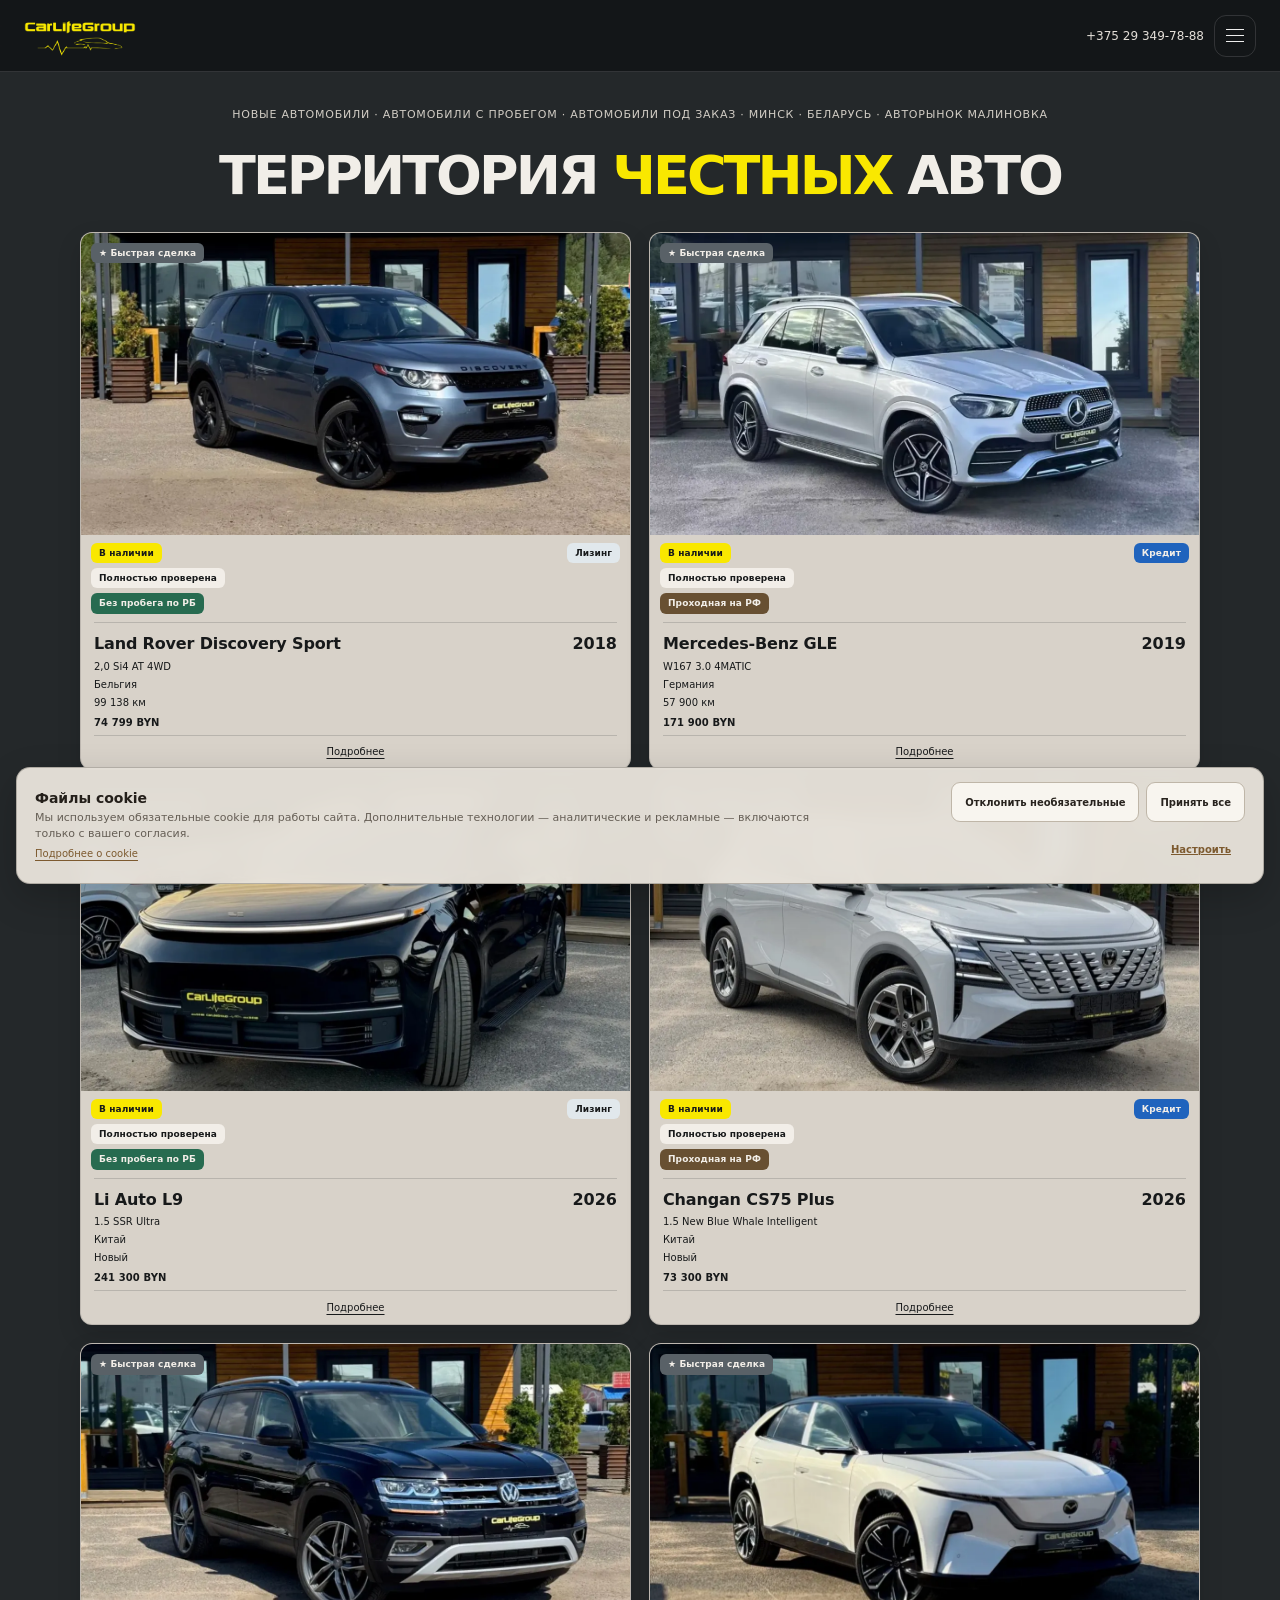
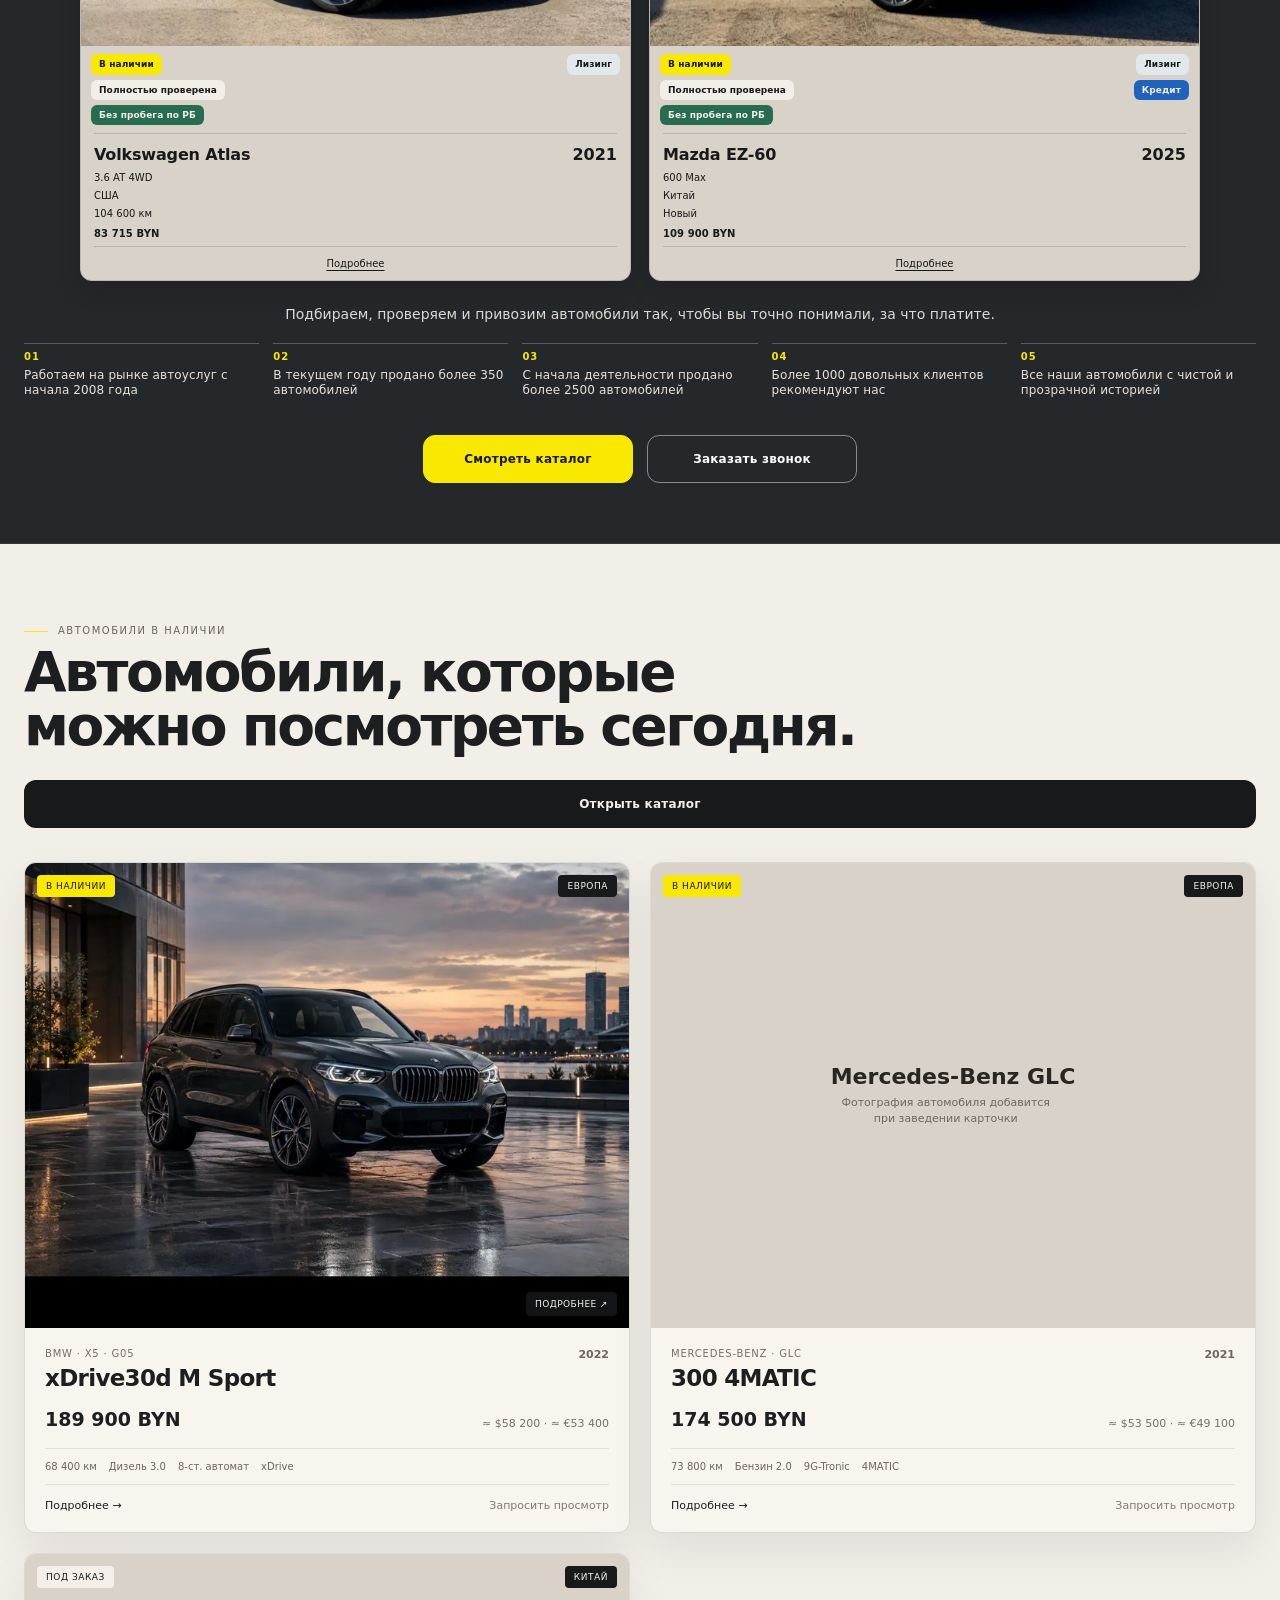
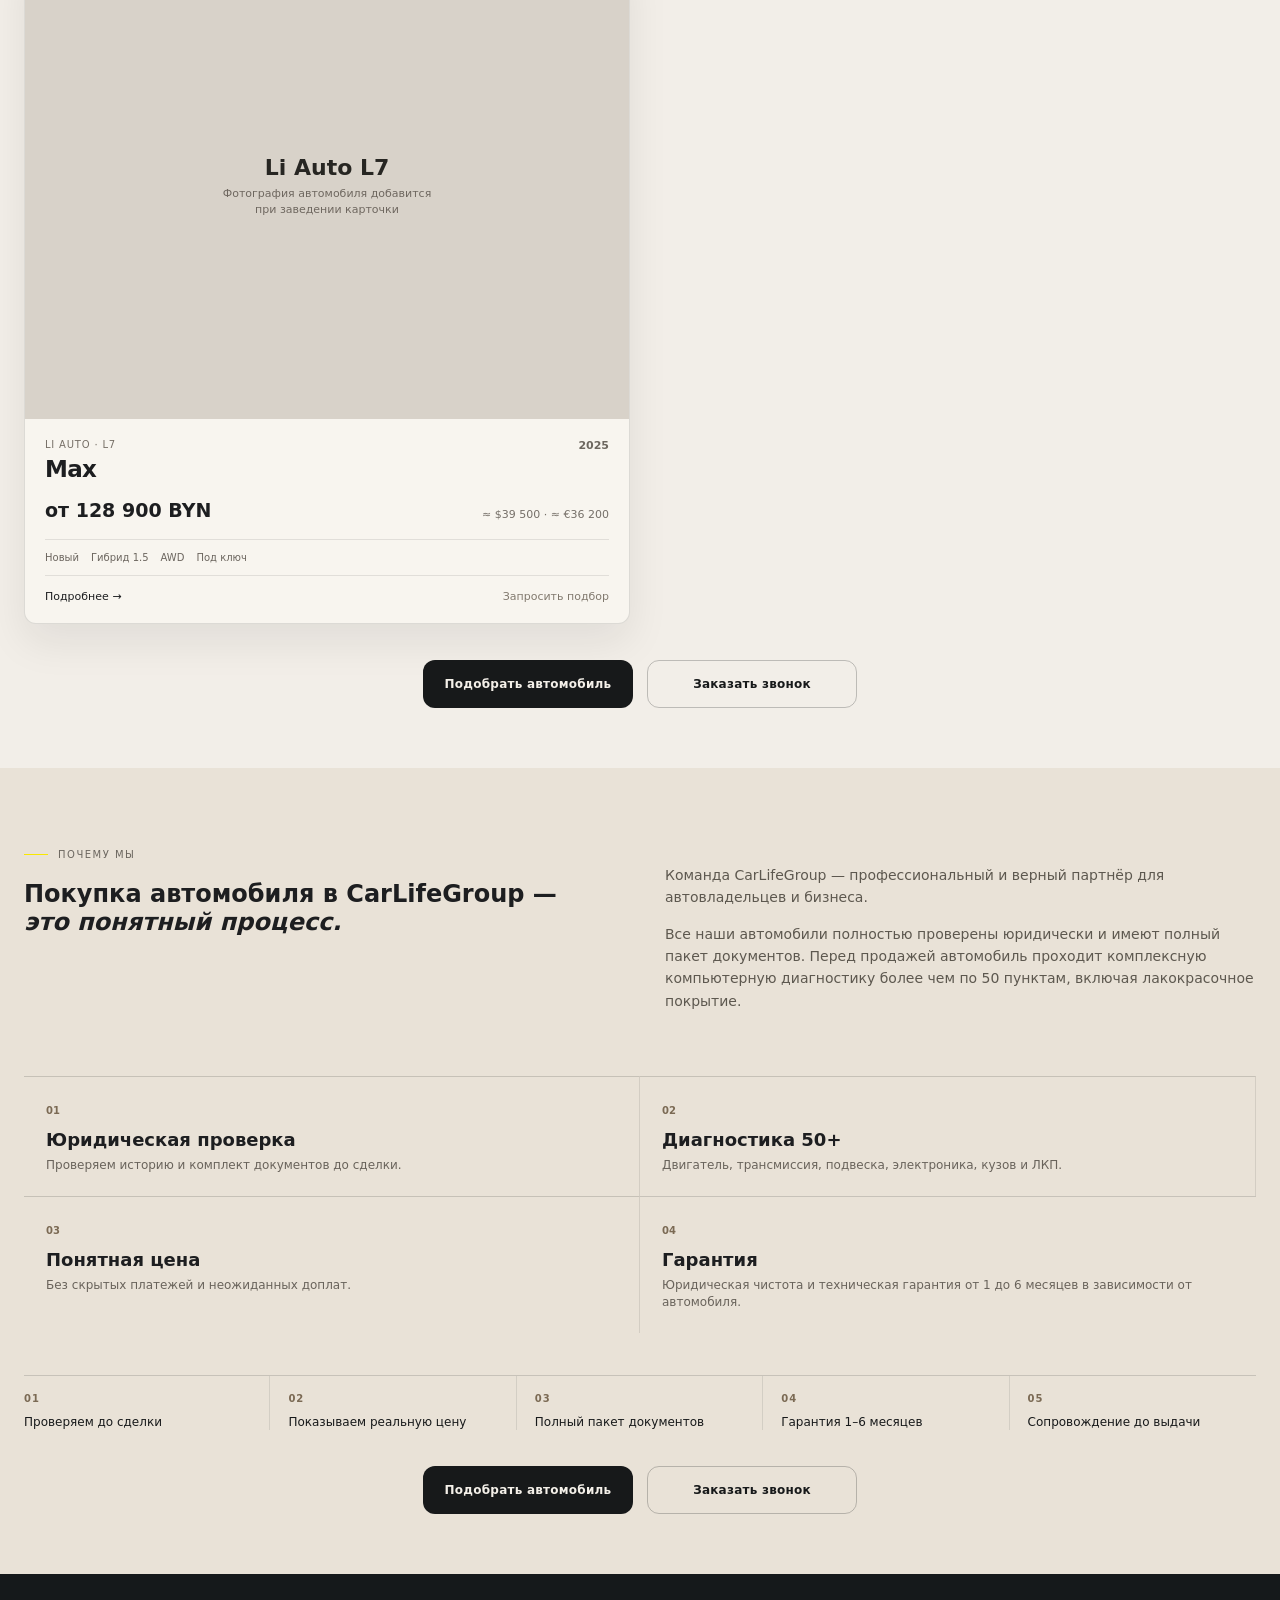
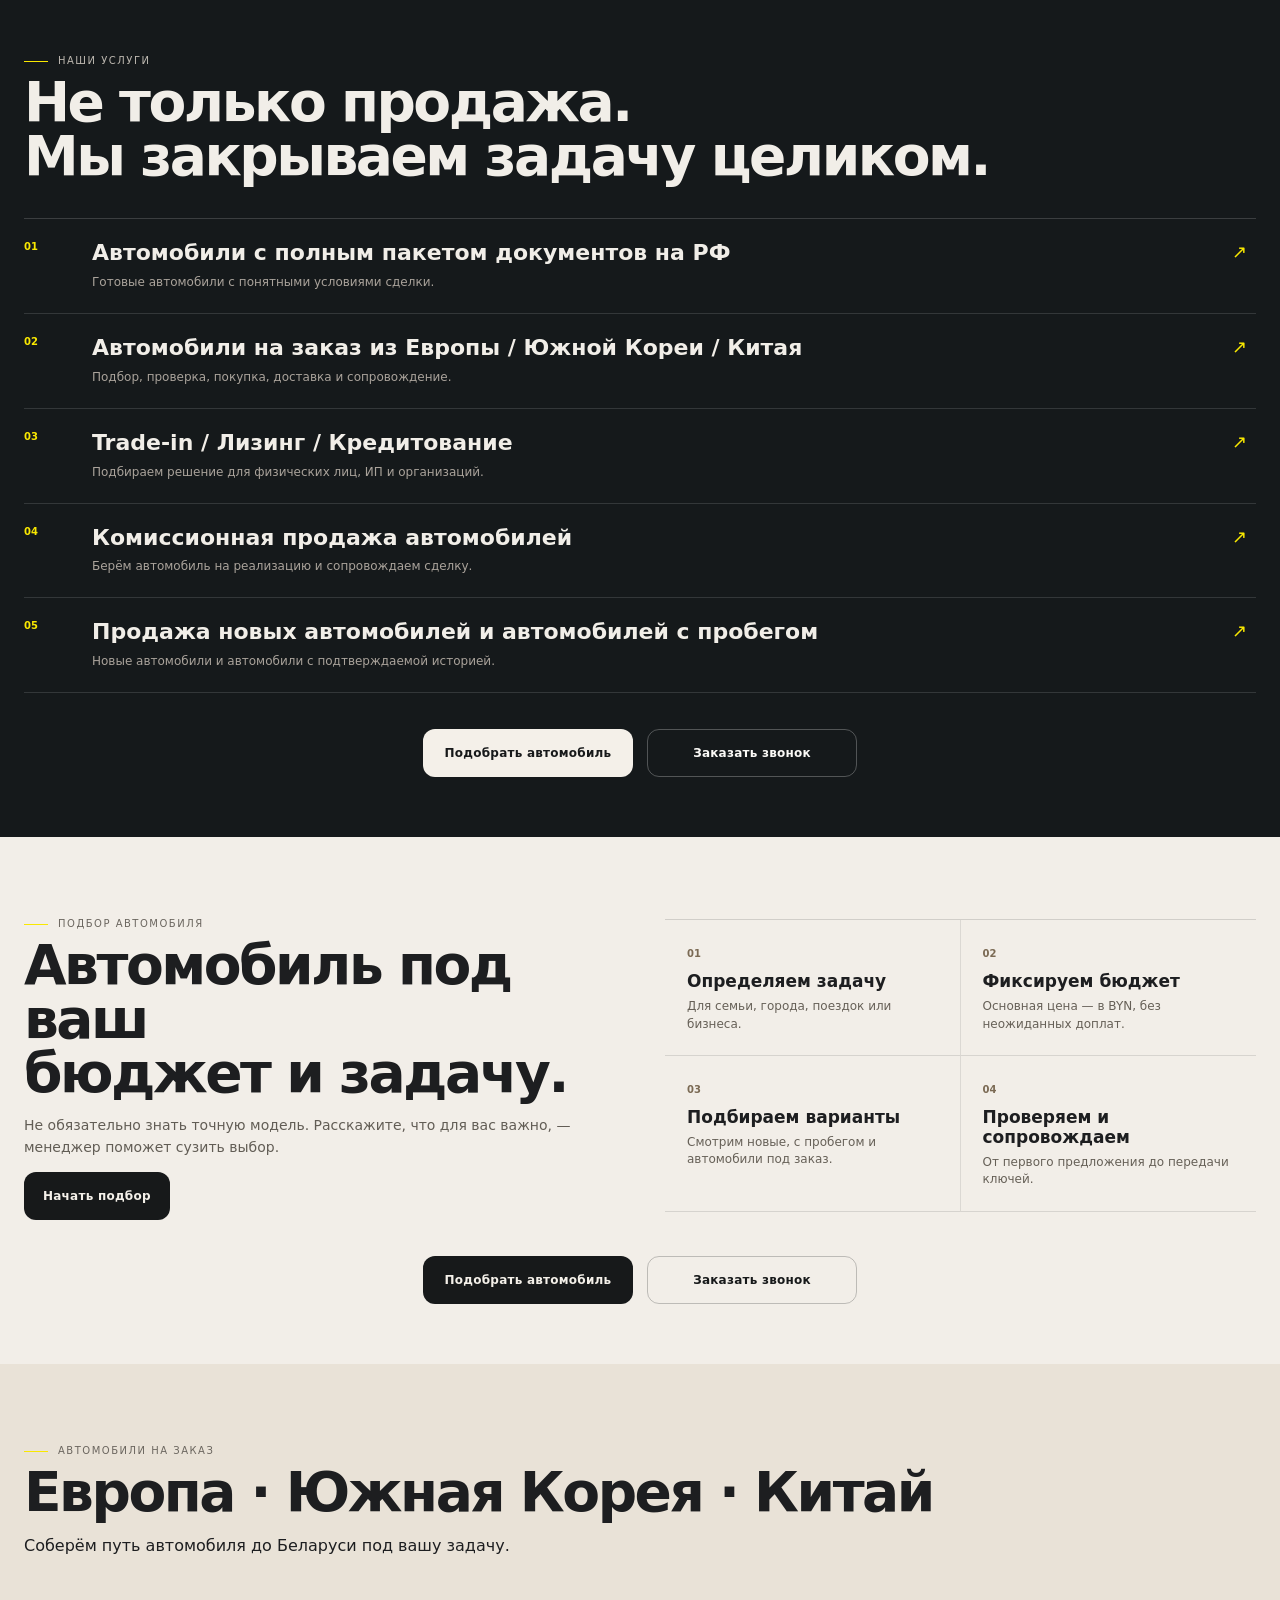
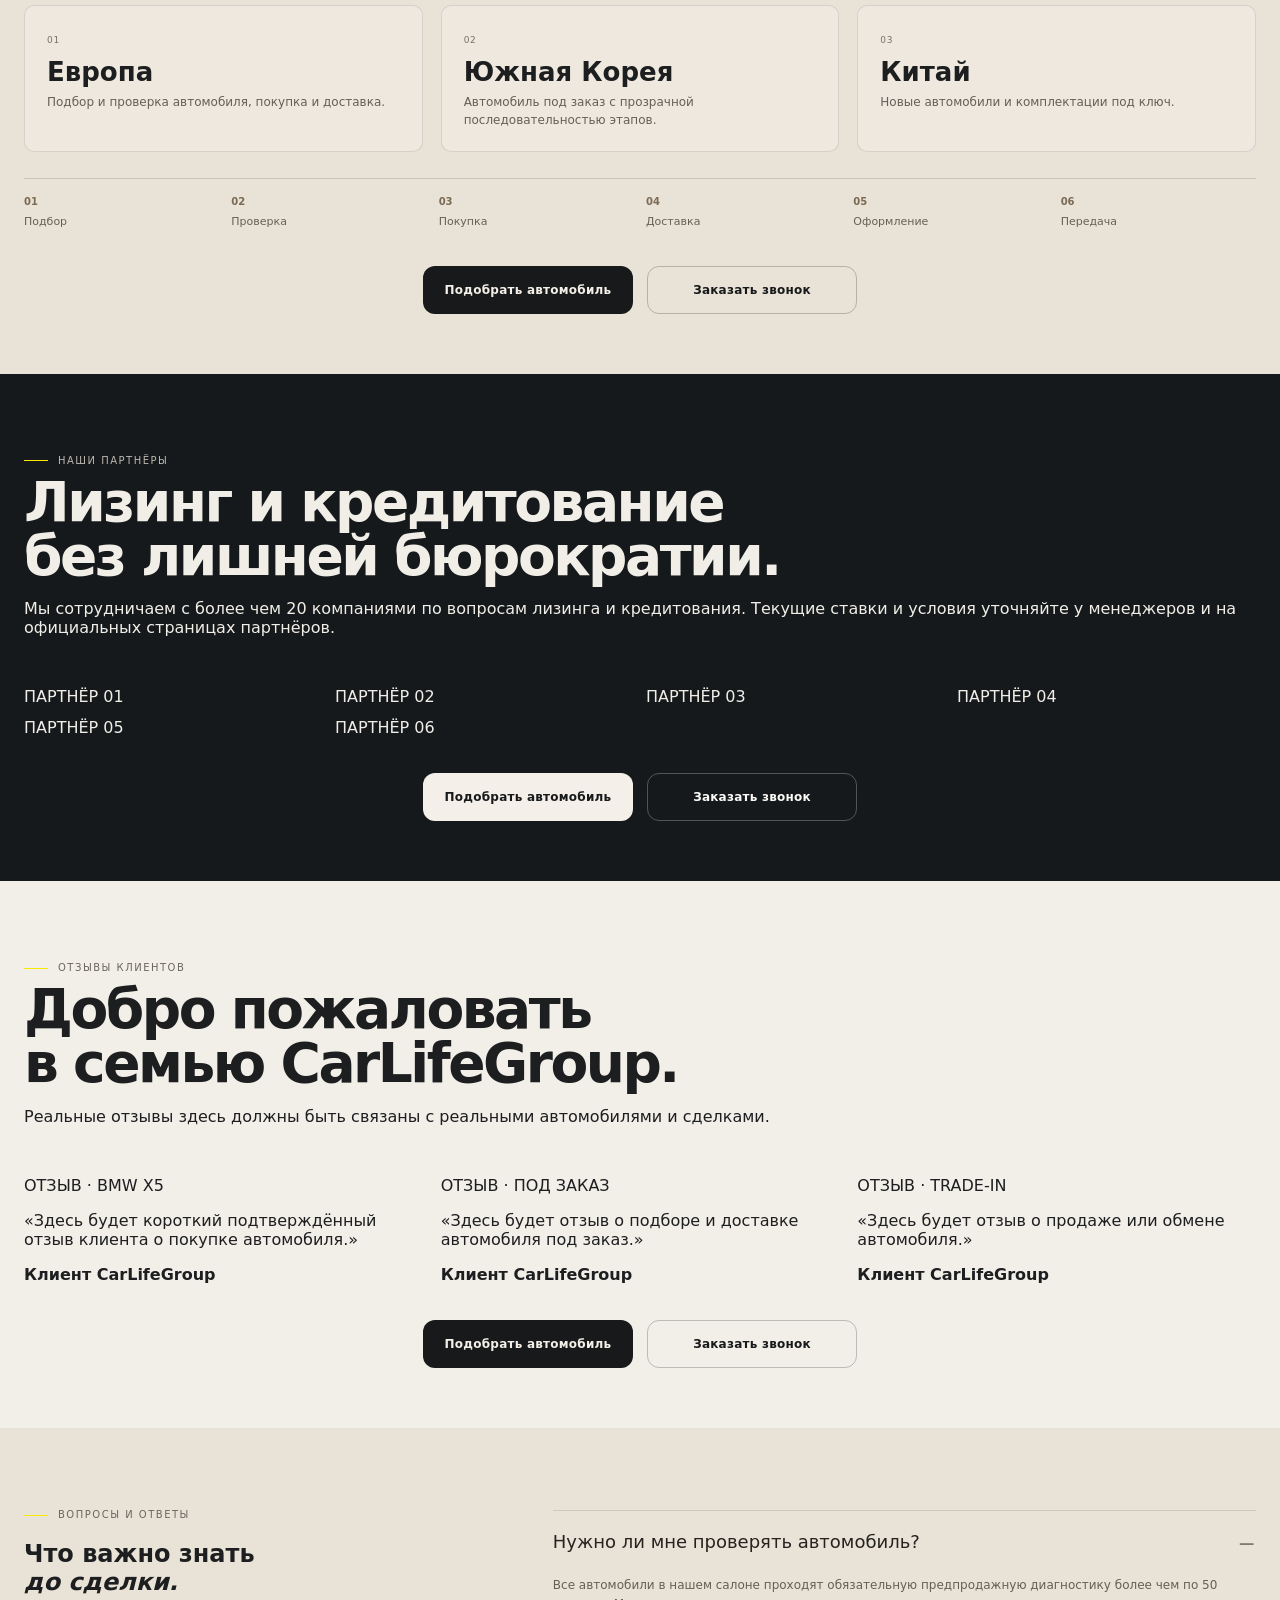
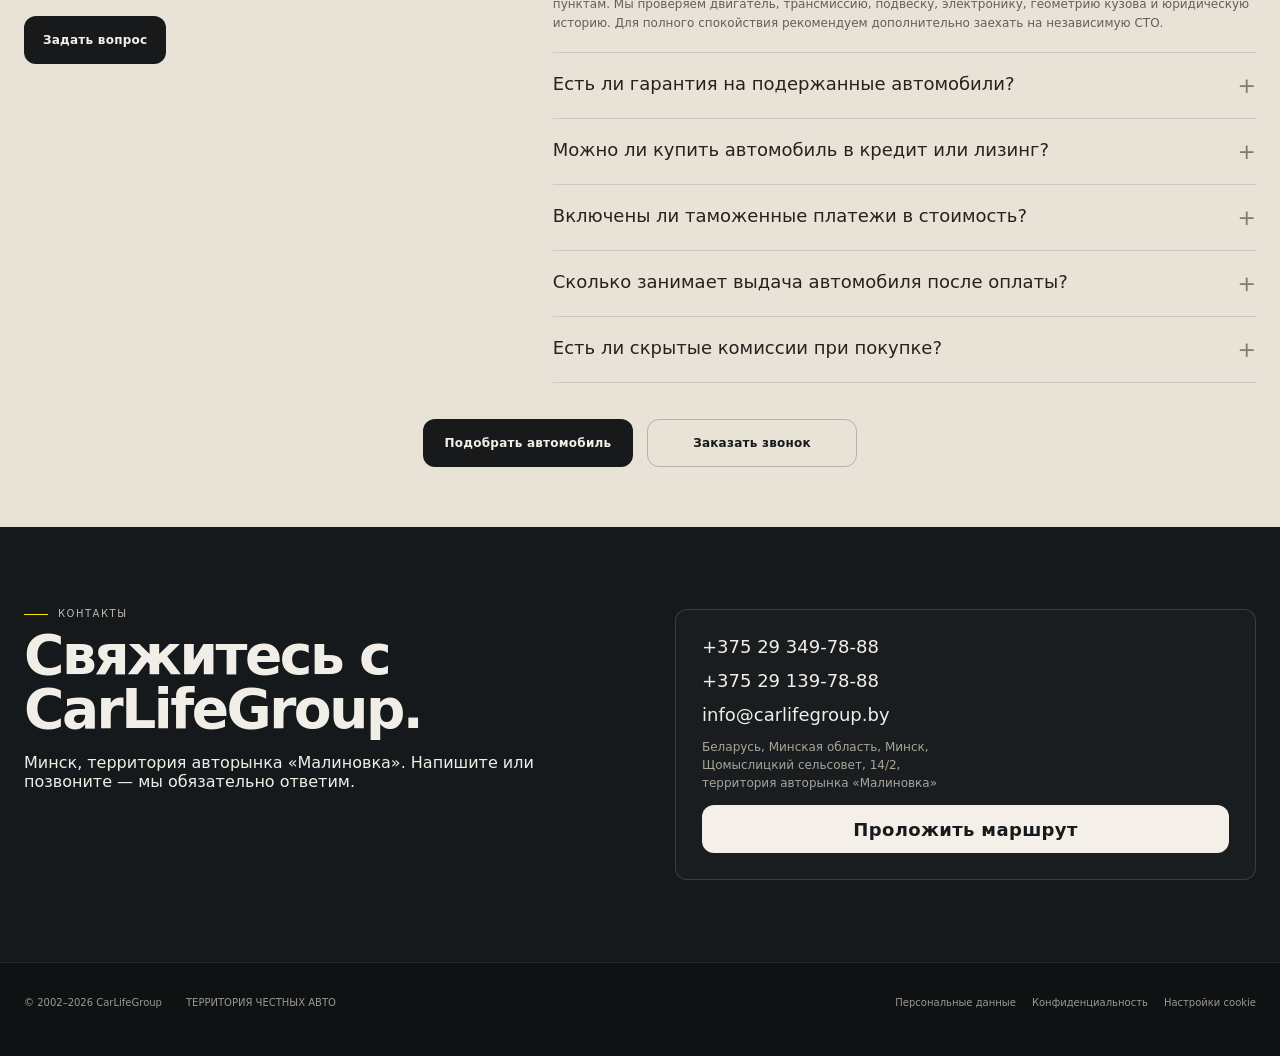
==== index.html @ 63fd1ed1 "23092026_new" ====
<!DOCTYPE html>
<html lang="ru"><head><meta charset="utf-8"/><meta content="width=device-width,initial-scale=1" name="viewport"/><meta content="#111416" name="theme-color"/><meta content="CarLifeGroup — территория честных авто. Автомобили в наличии и под заказ, проверка, документы, trade-in, лизинг и кредитование." name="description"/><title>CarLifeGroup — Территория честных авто</title><link href="styles.css" rel="stylesheet"/></head><body>
<header class="site-header" data-site-header="">
<div class="header-inner shell">
<div aria-label="CarLifeGroup" class="brand-logo"><img alt="CarLifeGroup" height="229" src="assets/brand/carlifegroup-logo-desktop.png" width="620"/></div>
<nav aria-label="Основная навигация" class="desktop-nav">
<a href="#cars">Автомобили</a><a href="#services">Услуги</a><a href="#selection">Подбор</a><a href="#partners">Партнёры</a><a href="#honest">Почему мы</a><a href="#import">Поставка</a><a href="#reviews">Отзывы</a><a href="#faq">Вопросы</a><a href="#contacts">Контакты</a>
</nav>
<div class="header-actions">
<a class="phone" href="tel:+375293497888">+375 29 349-78-88</a>
<a class="header-cta button button-secondary" href="#selection">Подобрать автомобиль</a>
<button aria-controls="mainNav" aria-expanded="false" aria-label="Открыть меню" class="menu-toggle" id="menuToggle" type="button"><i></i><i></i><i></i></button>
</div>
</div>
</header>
<div aria-hidden="true" class="menu-backdrop" id="menuBackdrop"></div>
<nav aria-hidden="true" aria-label="Меню" class="main-nav" id="mainNav" inert>
<div class="menu-panel-head"><img alt="CarLifeGroup" class="menu-panel-logo" height="229" src="assets/brand/carlifegroup-logo-desktop.png" width="620"/><button aria-label="Закрыть меню" class="menu-close" id="menuClose" type="button"></button></div>
<a href="#cars"><b>01</b><span>Автомобили</span></a><a href="catalog.html"><b>02</b><span>Каталог</span></a><a href="#selection"><b>03</b><span>Подбор автомобиля</span></a><a href="#import"><b>04</b><span>Автомобили на заказ</span></a><a href="#services"><b>05</b><span>Услуги</span></a><a href="#honest"><b>06</b><span>Почему мы</span></a><a href="#partners"><b>07</b><span>Партнёры</span></a><a href="#reviews"><b>08</b><span>Отзывы</span></a><a href="#faq"><b>09</b><span>Вопросы</span></a><a href="#contacts"><b>10</b><span>Контакты</span></a>
<div class="menu-footer"><a href="tel:+375293497888">+375 29 349-78-88</a></div>
</nav>
<main id="top">
<section aria-labelledby="heroTitle" class="hero hero-card-concept" id="hero">
<div class="shell hero-concept-layout">
<div class="hero-content-stack">
<div class="hero-concept-intro">
<div class="hero-meta-block">
<p class="hero-meta hero-meta-secondary">НОВЫЕ АВТОМОБИЛИ · АВТОМОБИЛИ С ПРОБЕГОМ · АВТОМОБИЛИ ПОД ЗАКАЗ · МИНСК · БЕЛАРУСЬ · АВТОРЫНОК МАЛИНОВКА</p>
</div>
<div class="hero-copy"><h1 id="heroTitle">ТЕРРИТОРИЯ <em>ЧЕСТНЫХ</em> АВТО</h1></div>
</div>
<!-- ДАННЫЕ КАРТОЧЕК: единая редактируемая витрина Hero. Можно оперативно менять тексты, ссылки, фото и набор плашек без перестройки вёрстки. -->
<div aria-label="Автомобили в Hero" class="hero-featured-cars">
<div aria-label="6 автомобилей. На узких экранах карточки прокручиваются свайпом влево и вправо." class="hero-carousel-track" id="heroCarsTrack" tabindex="0">
<article class="hero-car-card">
  <div class="hero-car-image">
    <img alt="Land Rover Discovery Sport" decoding="async" fetchpriority="high" height="600" src="assets/hero-cars/1.webp" width="800"/>
    <span class="hero-car-badge hero-car-badge--quick">★ Быстрая сделка</span>
  </div>
  <div class="hero-car-badges-post">
    <div class="hero-car-badges hero-car-badges-left">
      <span class="hero-car-badge is-stock">В наличии</span>
      <span class="hero-car-badge is-checked">Полностью проверена</span>
      <span class="hero-car-badge is-clean">Без пробега по РБ</span>
    </div>
    <div class="hero-car-badges hero-car-badges-right"><span class="hero-car-badge is-lease">Лизинг</span></div>
  </div>
  <div class="hero-car-info">
    <div class="hero-car-row hero-car-row-title"><strong>Land Rover Discovery Sport</strong><span>2018</span></div>
    <div class="hero-car-row">2,0 Si4 AT 4WD</div>
    <div class="hero-car-row">Бельгия</div>
    <div class="hero-car-row">99 138 км</div>
    <div class="hero-car-row hero-car-row-price"><strong>74 799 BYN</strong></div>
        <div class="hero-car-more"><a href="https://cars.av.by/land-rover/discovery-sport/131771578" target="_blank" rel="noopener noreferrer">Подробнее</a></div>
  </div>
</article>
<article class="hero-car-card">
  <div class="hero-car-image">
    <img alt="Mercedes-Benz GLE W167" decoding="async" loading="lazy" height="667" src="assets/hero-cars/2.webp" width="1000"/>
    <span class="hero-car-badge hero-car-badge--quick">★ Быстрая сделка</span>
  </div>
  <div class="hero-car-badges-post">
    <div class="hero-car-badges hero-car-badges-left">
      <span class="hero-car-badge is-stock">В наличии</span>
      <span class="hero-car-badge is-checked">Полностью проверена</span>
      <span class="hero-car-badge is-rf">Проходная на РФ</span>
    </div>
    <div class="hero-car-badges hero-car-badges-right"><span class="hero-car-badge is-credit">Кредит</span></div>
  </div>
  <div class="hero-car-info">
    <div class="hero-car-row hero-car-row-title"><strong>Mercedes-Benz GLE</strong><span>2019</span></div>
    <div class="hero-car-row">W167 3.0 4MATIC</div>
    <div class="hero-car-row">Германия</div>
    <div class="hero-car-row">57 900 км</div>
    <div class="hero-car-row hero-car-row-price"><strong>171 900 BYN</strong></div>
    <div class="hero-car-more"><a href="https://cars.av.by/mercedes-benz/gle/121076776" target="_blank" rel="noopener noreferrer">Подробнее</a></div>
  </div>
</article>
<article class="hero-car-card">
  <div class="hero-car-image">
    <img alt="Li Auto L9" decoding="async" loading="lazy" height="667" src="assets/hero-cars/3.webp" width="1000"/>
    <span class="hero-car-badge hero-car-badge--quick">★ Быстрая сделка</span>
  </div>
  <div class="hero-car-badges-post">
    <div class="hero-car-badges hero-car-badges-left">
      <span class="hero-car-badge is-stock">В наличии</span>
      <span class="hero-car-badge is-checked">Полностью проверена</span>
      <span class="hero-car-badge is-clean">Без пробега по РБ</span>
    </div>
    <div class="hero-car-badges hero-car-badges-right"><span class="hero-car-badge is-lease">Лизинг</span></div>
  </div>
  <div class="hero-car-info">
    <div class="hero-car-row hero-car-row-title"><strong>Li Auto L9</strong><span>2026</span></div>
    <div class="hero-car-row">1.5 SSR Ultra</div>
    <div class="hero-car-row">Китай</div>
    <div class="hero-car-row">Новый</div>
    <div class="hero-car-row hero-car-row-price"><strong>241 300 BYN</strong></div>
    <div class="hero-car-more"><a href="https://salon.av.by/li-auto_l9_14474" target="_blank" rel="noopener noreferrer">Подробнее</a></div>
  </div>
</article>
<article class="hero-car-card">
  <div class="hero-car-image">
    <img alt="Changan CS75 Plus" decoding="async" loading="lazy" height="667" src="assets/hero-cars/4.webp" width="1000"/>
    <span class="hero-car-badge hero-car-badge--quick">★ Быстрая сделка</span>
  </div>
  <div class="hero-car-badges-post">
    <div class="hero-car-badges hero-car-badges-left">
      <span class="hero-car-badge is-stock">В наличии</span>
      <span class="hero-car-badge is-checked">Полностью проверена</span>
      <span class="hero-car-badge is-rf">Проходная на РФ</span>
    </div>
    <div class="hero-car-badges hero-car-badges-right"><span class="hero-car-badge is-credit">Кредит</span></div>
  </div>
  <div class="hero-car-info">
    <div class="hero-car-row hero-car-row-title"><strong>Changan CS75 Plus</strong><span>2026</span></div>
    <div class="hero-car-row">1.5 New Blue Whale Intelligent</div>
    <div class="hero-car-row">Китай</div>
    <div class="hero-car-row">Новый</div>
    <div class="hero-car-row hero-car-row-price"><strong>73 300 BYN</strong></div>
    <div class="hero-car-more"><a href="https://salon.av.by/changan_cs75-plus_13094" target="_blank" rel="noopener noreferrer">Подробнее</a></div>
  </div>
</article>
<article class="hero-car-card">
  <div class="hero-car-image">
    <img alt="Volkswagen Atlas" decoding="async" loading="lazy" height="667" src="assets/hero-cars/5.webp" width="1000"/>
    <span class="hero-car-badge hero-car-badge--quick">★ Быстрая сделка</span>
  </div>
  <div class="hero-car-badges-post">
    <div class="hero-car-badges hero-car-badges-left">
      <span class="hero-car-badge is-stock">В наличии</span>
      <span class="hero-car-badge is-checked">Полностью проверена</span>
      <span class="hero-car-badge is-clean">Без пробега по РБ</span>
    </div>
    <div class="hero-car-badges hero-car-badges-right"><span class="hero-car-badge is-lease">Лизинг</span></div>
  </div>
  <div class="hero-car-info">
    <div class="hero-car-row hero-car-row-title"><strong>Volkswagen Atlas</strong><span>2021</span></div>
    <div class="hero-car-row">3.6 AT 4WD</div>
    <div class="hero-car-row">США</div>
    <div class="hero-car-row">104 600 км</div>
    <div class="hero-car-row hero-car-row-price"><strong>83 715 BYN</strong></div>
    <div class="hero-car-more"><a href="https://cars.av.by/volkswagen/atlas/135411663" target="_blank" rel="noopener noreferrer">Подробнее</a></div>
  </div>
</article>
<article class="hero-car-card">
  <div class="hero-car-image">
    <img alt="Mazda EZ-60" decoding="async" loading="lazy" height="667" src="assets/hero-cars/6.webp" width="1000"/>
    <span class="hero-car-badge hero-car-badge--quick">★ Быстрая сделка</span>
  </div>
  <div class="hero-car-badges-post">
    <div class="hero-car-badges hero-car-badges-left">
      <span class="hero-car-badge is-stock">В наличии</span>
      <span class="hero-car-badge is-checked">Полностью проверена</span>
      <span class="hero-car-badge is-clean">Без пробега по РБ</span>
    </div>
    <div class="hero-car-badges hero-car-badges-right"><span class="hero-car-badge is-lease">Лизинг</span><span class="hero-car-badge is-credit">Кредит</span></div>
  </div>
  <div class="hero-car-info">
    <div class="hero-car-row hero-car-row-title"><strong>Mazda EZ-60</strong><span>2025</span></div>
    <div class="hero-car-row">600 Max</div>
    <div class="hero-car-row">Китай</div>
    <div class="hero-car-row">Новый</div>
    <div class="hero-car-row hero-car-row-price"><strong>109 900 BYN</strong></div>
    <div class="hero-car-more"><a href="https://salon.av.by/mazda_ez-60_10963" target="_blank" rel="noopener noreferrer">Подробнее</a></div>
  </div>
</article>
</div>
<div aria-label="Свайп по автомобилям" class="hero-carousel-controls">
<button aria-label="Предыдущий автомобиль" class="hero-carousel-arrow" data-carousel-prev="" type="button">←</button>
<div aria-live="polite" class="hero-carousel-meta"><span>Свайпните влево или вправо,<br/>чтобы посмотреть следующие автомобили</span><span class="hero-carousel-count">1 / 6</span></div>
<button aria-label="Следующий автомобиль" class="hero-carousel-arrow" data-carousel-next="" type="button">→</button>
</div>
</div>
<p class="hero-car-lead">Подбираем, проверяем и привозим автомобили так, чтобы вы точно понимали, за что платите.</p>
<div aria-label="Факты о CarLifeGroup" class="hero-proof" id="heroProof">
<div><strong>01</strong><span>Работаем на рынке автоуслуг с начала 2008 года</span></div>
<div><strong>02</strong><span>В текущем году продано более 350 автомобилей</span></div>
<div><strong>03</strong><span>С начала деятельности продано более 2500 автомобилей</span></div>
<div><strong>04</strong><span>Более 1000 довольных клиентов рекомендуют нас</span></div>
<div><strong>05</strong><span>Все наши автомобили с чистой и прозрачной историей</span></div>
</div>
</div>
<div class="hero-concept-actions">
<a class="button button-primary" data-placeholder-link="" href="#placeholder">Смотреть каталог</a>
<a class="button button-secondary" data-placeholder-link="" href="#placeholder">Заказать звонок</a>
</div>
</div>
</section>
<section class="has-section-cta section section-light" id="cars">
<div class="shell">
<div class="section-head"><div><p class="eyebrow eyebrow-dark"><span></span> АВТОМОБИЛИ В НАЛИЧИИ</p><h2>Автомобили, которые<br/><em>можно посмотреть сегодня.</em></h2></div><a class="button button-dark" href="catalog.html">Открыть каталог</a></div>
<div class="car-grid">
<article class="car-card"><a class="car-photo" href="cars/bmw-x5-g05.html"><span class="tag">В наличии</span><span class="origin">Европа</span><img alt="BMW X5 G05" decoding="async" height="600" loading="lazy" src="assets/car-bmw-x5.webp" width="900"><span class="photo-link">Подробнее ↗</span></a><div class="car-body"><div class="car-top"><div><p class="car-kicker">BMW · X5 · G05</p><h3>xDrive30d M Sport</h3></div><strong class="car-year">2022</strong></div><div class="car-price"><b>189 900 BYN</b><span>≈ $58 200 · ≈ €53 400</span></div><div class="specs"><span>68 400 км</span><span>Дизель 3.0</span><span>8-ст. автомат</span><span>xDrive</span></div><div class="card-foot"><a href="cars/bmw-x5-g05.html">Подробнее →</a><a href="#contacts">Запросить просмотр</a></div></div></article>
<article class="car-card"><div class="car-photo photo-placeholder"><span class="tag">В наличии</span><span class="origin">Европа</span><div class="placeholder-label"><b>Mercedes-Benz GLC</b><span>Фотография автомобиля добавится при заведении карточки</span></div></div><div class="car-body"><div class="car-top"><div><p class="car-kicker">MERCEDES-BENZ · GLC</p><h3>300 4MATIC</h3></div><strong class="car-year">2021</strong></div><div class="car-price"><b>174 500 BYN</b><span>≈ $53 500 · ≈ €49 100</span></div><div class="specs"><span>73 800 км</span><span>Бензин 2.0</span><span>9G-Tronic</span><span>4MATIC</span></div><div class="card-foot"><a href="catalog.html">Подробнее →</a><a href="#contacts">Запросить просмотр</a></div></div></article>
<article class="car-card"><div class="car-photo photo-placeholder"><span class="tag tag-light">Под заказ</span><span class="origin">Китай</span><div class="placeholder-label"><b>Li Auto L7</b><span>Фотография автомобиля добавится при заведении карточки</span></div></div><div class="car-body"><div class="car-top"><div><p class="car-kicker">LI AUTO · L7</p><h3>Max</h3></div><strong class="car-year">2025</strong></div><div class="car-price"><b>от 128 900 BYN</b><span>≈ $39 500 · ≈ €36 200</span></div><div class="specs"><span>Новый</span><span>Гибрид 1.5</span><span>AWD</span><span>Под ключ</span></div><div class="card-foot"><a href="catalog.html">Подробнее →</a><a href="#selection">Запросить подбор</a></div></div></article>
</div>
</div>
<div class="section-cta--center"><a class="button button-dark" href="#selection">Подобрать автомобиль</a><a class="button button-outline" href="#contacts">Заказать звонок</a></div></section>
<section class="has-section-cta section section-paper" id="honest">
<div class="shell split"><div><p class="eyebrow eyebrow-dark"><span></span> ПОЧЕМУ МЫ</p><h2>Покупка автомобиля в CarLifeGroup —<br/><em>это понятный процесс.</em></h2></div><div class="prose"><p>Команда CarLifeGroup — профессиональный и верный партнёр для автовладельцев и бизнеса.</p><p>Все наши автомобили полностью проверены юридически и имеют полный пакет документов. Перед продажей автомобиль проходит комплексную компьютерную диагностику более чем по 50 пунктам, включая лакокрасочное покрытие.</p></div></div>
<div class="shell proof-grid"><article><b>01</b><h3>Юридическая проверка</h3><p>Проверяем историю и комплект документов до сделки.</p></article><article><b>02</b><h3>Диагностика 50+</h3><p>Двигатель, трансмиссия, подвеска, электроника, кузов и ЛКП.</p></article><article><b>03</b><h3>Понятная цена</h3><p>Без скрытых платежей и неожиданных доплат.</p></article><article><b>04</b><h3>Гарантия</h3><p>Юридическая чистота и техническая гарантия от 1 до 6 месяцев в зависимости от автомобиля.</p></article></div>
<div aria-label="Факты о CarLifeGroup" class="shell honest-stats"><div><strong>01</strong><span>Проверяем до сделки</span></div><div><strong>02</strong><span>Показываем реальную цену</span></div><div><strong>03</strong><span>Полный пакет документов</span></div><div><strong>04</strong><span>Гарантия 1–6 месяцев</span></div><div><strong>05</strong><span>Сопровождение до выдачи</span></div></div>
<div class="section-cta--center"><a class="button button-dark" href="#selection">Подобрать автомобиль</a><a class="button button-outline" href="#contacts">Заказать звонок</a></div>
</section>
<section class="has-section-cta section section-dark" id="services"><div class="shell"><div class="section-head"><div><p class="eyebrow"><span></span> НАШИ УСЛУГИ</p><h2>Не только продажа.<br/><em>Мы закрываем задачу целиком.</em></h2></div></div><div class="service-list"><article><b>01</b><div><h3>Автомобили с полным пакетом документов на РФ</h3><p>Готовые автомобили с понятными условиями сделки.</p></div><span>↗</span></article><article><b>02</b><div><h3>Автомобили на заказ из Европы / Южной Кореи / Китая</h3><p>Подбор, проверка, покупка, доставка и сопровождение.</p></div><span>↗</span></article><article><b>03</b><div><h3>Trade-in / Лизинг / Кредитование</h3><p>Подбираем решение для физических лиц, ИП и организаций.</p></div><span>↗</span></article><article><b>04</b><div><h3>Комиссионная продажа автомобилей</h3><p>Берём автомобиль на реализацию и сопровождаем сделку.</p></div><span>↗</span></article><article><b>05</b><div><h3>Продажа новых автомобилей и автомобилей с пробегом</h3><p>Новые автомобили и автомобили с подтверждаемой историей.</p></div><span>↗</span></article></div></div><div class="section-cta--center"><a class="button button-primary" href="#selection">Подобрать автомобиль</a><a class="button button-secondary" href="#contacts">Заказать звонок</a></div></section>
<section class="has-section-cta section section-light" id="selection"><div class="shell selection-grid"><div><p class="eyebrow eyebrow-dark"><span></span> ПОДБОР АВТОМОБИЛЯ</p><h2>Автомобиль под ваш<br/><em>бюджет и задачу.</em></h2><p class="section-lead">Не обязательно знать точную модель. Расскажите, что для вас важно, — менеджер поможет сузить выбор.</p><a class="button button-dark" href="#contacts">Начать подбор</a></div><div class="step-grid"><article><b>01</b><h3>Определяем задачу</h3><p>Для семьи, города, поездок или бизнеса.</p></article><article><b>02</b><h3>Фиксируем бюджет</h3><p>Основная цена — в BYN, без неожиданных доплат.</p></article><article><b>03</b><h3>Подбираем варианты</h3><p>Смотрим новые, с пробегом и автомобили под заказ.</p></article><article><b>04</b><h3>Проверяем и сопровождаем</h3><p>От первого предложения до передачи ключей.</p></article></div></div><div class="section-cta--center"><a class="button button-dark" href="#contacts">Подобрать автомобиль</a><a class="button button-outline" href="#contacts">Заказать звонок</a></div></section>
<section class="has-section-cta section section-paper" id="import"><div class="shell"><div class="section-head"><div><p class="eyebrow eyebrow-dark"><span></span> АВТОМОБИЛИ НА ЗАКАЗ</p><h2>Европа · Южная Корея · Китай</h2><p>Соберём путь автомобиля до Беларуси под вашу задачу.</p></div></div><div class="origin-grid"><article><span>01</span><h3>Европа</h3><p>Подбор и проверка автомобиля, покупка и доставка.</p></article><article><span>02</span><h3>Южная Корея</h3><p>Автомобиль под заказ с прозрачной последовательностью этапов.</p></article><article><span>03</span><h3>Китай</h3><p>Новые автомобили и комплектации под ключ.</p></article></div><div class="process-grid"><span><b>01</b>Подбор</span><span><b>02</b>Проверка</span><span><b>03</b>Покупка</span><span><b>04</b>Доставка</span><span><b>05</b>Оформление</span><span><b>06</b>Передача</span></div></div><div class="section-cta--center"><a class="button button-dark" href="#selection">Подобрать автомобиль</a><a class="button button-outline" href="#contacts">Заказать звонок</a></div></section>
<section class="has-section-cta section section-dark" id="partners"><div class="shell"><div class="section-head"><div><p class="eyebrow"><span></span> НАШИ ПАРТНЁРЫ</p><h2>Лизинг и кредитование<br/><em>без лишней бюрократии.</em></h2><p>Мы сотрудничаем с более чем 20 компаниями по вопросам лизинга и кредитования. Текущие ставки и условия уточняйте у менеджеров и на официальных страницах партнёров.</p></div></div><div class="partner-grid"><span>ПАРТНЁР 01</span><span>ПАРТНЁР 02</span><span>ПАРТНЁР 03</span><span>ПАРТНЁР 04</span><span>ПАРТНЁР 05</span><span>ПАРТНЁР 06</span></div></div><div class="section-cta--center"><a class="button button-primary" href="#selection">Подобрать автомобиль</a><a class="button button-secondary" href="#contacts">Заказать звонок</a></div></section>
<section class="has-section-cta section section-light" id="reviews"><div class="shell"><div class="section-head"><div><p class="eyebrow eyebrow-dark"><span></span> ОТЗЫВЫ КЛИЕНТОВ</p><h2>Добро пожаловать<br/><em>в семью CarLifeGroup.</em></h2><p>Реальные отзывы здесь должны быть связаны с реальными автомобилями и сделками.</p></div></div><div class="review-grid"><article><span>ОТЗЫВ · BMW X5</span><p>«Здесь будет короткий подтверждённый отзыв клиента о покупке автомобиля.»</p><b>Клиент CarLifeGroup</b></article><article><span>ОТЗЫВ · ПОД ЗАКАЗ</span><p>«Здесь будет отзыв о подборе и доставке автомобиля под заказ.»</p><b>Клиент CarLifeGroup</b></article><article><span>ОТЗЫВ · TRADE-IN</span><p>«Здесь будет отзыв о продаже или обмене автомобиля.»</p><b>Клиент CarLifeGroup</b></article></div></div><div class="section-cta--center"><a class="button button-dark" href="#cars">Подобрать автомобиль</a><a class="button button-outline" href="#contacts">Заказать звонок</a></div></section>
<section class="has-section-cta section section-paper" id="faq"><div class="shell faq-layout"><div><p class="eyebrow eyebrow-dark"><span></span> ВОПРОСЫ И ОТВЕТЫ</p><h2>Что важно знать<br/><em>до сделки.</em></h2><a class="button button-dark" href="#contacts">Задать вопрос</a></div><div class="faq"><details open=""><summary>Нужно ли мне проверять автомобиль?</summary><p>Все автомобили в нашем салоне проходят обязательную предпродажную диагностику более чем по 50 пунктам. Мы проверяем двигатель, трансмиссию, подвеску, электронику, геометрию кузова и юридическую историю. Для полного спокойствия рекомендуем дополнительно заехать на независимую СТО.</p></details><details><summary>Есть ли гарантия на подержанные автомобили?</summary><p>Мы даём гарантию юридической чистоты на все автомобили, а на ключевые узлы и агрегаты — техническую гарантию от 1 до 6 месяцев в зависимости от марки, возраста и технического состояния конкретной машины.</p></details><details><summary>Можно ли купить автомобиль в кредит или лизинг?</summary><p>Да. Мы сотрудничаем с ведущими банками и лизинговыми компаниями и подбираем программы для физических лиц, ИП и организаций.</p></details><details><summary>Включены ли таможенные платежи в стоимость?</summary><p>Да. Все автомобили полностью растаможены для Республики Беларусь, а утилизационный сбор уплачен в соответствии с нормами ЕАЭС.</p></details><details><summary>Сколько занимает выдача автомобиля после оплаты?</summary><p>После 100% зачисления средств автомобиль можно забрать сразу. При безналичной оплате — обычно в тот же рабочий день.</p></details><details><summary>Есть ли скрытые комиссии при покупке?</summary><p>Никаких скрытых платежей. В договоре фиксируется окончательная стоимость, включая обязательные отчисления. Дополнительно оплачиваются только добровольно выбранные услуги.</p></details></div></div><div class="section-cta--center"><a class="button button-dark" href="#selection">Подобрать автомобиль</a><a class="button button-outline" href="#contacts">Заказать звонок</a></div></section>
<section class="section section-dark" id="contacts"><div class="shell contacts"><div><p class="eyebrow"><span></span> КОНТАКТЫ</p><h2>Свяжитесь с<br/><em>CarLifeGroup.</em></h2><p>Минск, территория авторынка «Малиновка». Напишите или позвоните — мы обязательно ответим.</p></div><div class="contact-card"><a href="tel:+375293497888">+375 29 349-78-88</a><a href="tel:+375291397888">+375 29 139-78-88</a><a href="mailto:info@carlifegroup.by">info@carlifegroup.by</a><span>Беларусь, Минская область, Минск,<br/>Щомыслицкий сельсовет, 14/2,<br/>территория авторынка «Малиновка»</span><a class="button button-primary" href="https://yandex.ru/maps/157/minsk/?ll=27.561824%2C53.902287&amp;z=13" rel="noopener" target="_blank">Проложить маршрут</a></div></div></section>
</main>
<button aria-label="Наверх" class="back-to-top" id="backToTop" type="button"><span>↑</span></button>
<section aria-label="Уведомление о cookies" class="cookie-consent" hidden="" id="cookieConsent"><div class="cookie-inner"><div class="cookie-copy"><strong>Файлы cookie</strong><p>Мы используем обязательные cookie для работы сайта. Дополнительные технологии — аналитические и рекламные — включаются только с вашего согласия.</p><a data-cookie-settings-link="" href="#cookie-info">Подробнее о cookie</a></div><div class="cookie-actions"><button class="cookie-btn cookie-btn-secondary" data-cookie-action="reject" type="button">Отклонить необязательные</button><button class="cookie-btn cookie-btn-primary" data-cookie-action="accept" type="button">Принять все</button><button class="cookie-btn cookie-btn-ghost" data-cookie-action="settings" type="button">Настроить</button></div></div></section>
<div class="cookie-backdrop" hidden="" id="cookieBackdrop"></div>
<section aria-labelledby="cookieSettingsTitle" aria-modal="true" class="cookie-settings" hidden="" id="cookieSettings" role="dialog"><div class="cookie-settings-card"><button aria-label="Закрыть" class="cookie-settings-close" data-cookie-action="close-settings" type="button">×</button><h2 id="cookieSettingsTitle">Настройки cookies</h2><p class="cookie-settings-intro">Необходимые cookie всегда активны. Дополнительные категории можно разрешить или отключить.</p><label class="cookie-category"><span><b>Необходимые</b><small>Работа меню, форм и интерфейса</small></span><strong>Всегда включены</strong></label><label class="cookie-category cookie-category-toggle"><span><b>Аналитические</b><small>Помогают понимать, как используется сайт</small></span><input data-cookie-category="analytics" type="checkbox"/></label><label class="cookie-category cookie-category-toggle"><span><b>Рекламные</b><small>Используются только для маркетинговых сценариев</small></span><input data-cookie-category="advertising" type="checkbox"/></label><div class="cookie-settings-actions"><button class="cookie-btn cookie-btn-secondary" data-cookie-action="reject" type="button">Отклонить необязательные</button><button class="cookie-btn cookie-btn-primary" data-cookie-action="save-settings" type="button">Сохранить выбор</button></div></div></section>
<button class="cookie-settings-trigger" data-cookie-action="settings" id="cookieSettingsTrigger" type="button">Настройки cookie</button>
<footer class="footer"><div class="shell footer-inner"><span>© 2002–2026 CarLifeGroup</span><span>ТЕРРИТОРИЯ ЧЕСТНЫХ АВТО</span><div><a href="#">Персональные данные</a><a href="#">Конфиденциальность</a><button data-cookie-action="settings" type="button">Настройки cookie</button></div></div></footer>
<script defer="" src="script.js"></script></body></html>
---- styles.css ----
:root{
  --c-ink:#17191a; --c-night:#111416; --c-night-2:#1a1d1f; --c-surface:#f2eee8; --c-paper:#f4f0e9;
  --c-white:#fbfaf7; --c-text:#f1eee8; --c-muted:#9f9b94; --c-muted-dark:#6b665f;
  --c-gold:#f9e800; --c-line:rgba(255,255,255,.13); --c-line-dark:rgba(23,25,26,.13);
  --max:1320px; --gutter:28px; --header:72px; --radius:12px; --header-logo:120px; --hero-bg:#24282a;
  --fs-body:14px; --fs-small:12px; --fs-micro:10px; --lh-body:1.45;
  --section-padding:90px; --hero-menu-gap:36px; --float-size:30px; --float-edge:16px;
  --hero-h1:64px; --hero-meta:12px; --hero-gap:16px;
  --hero-card-title-size:16px; --hero-card-body-size:10px; --hero-card-title-weight:650; --hero-card-text-weight:400;
  --hero-card-bg:#d8d2c9; --hero-card-divider:1px solid rgba(23,25,26,.16);
  --hero-card-image-ratio:16/8.8; --hero-card-info-x:13px; --hero-card-info-top:12px; --hero-card-more-height:34px; --hero-card-more-size:10px;
  --hero-badge-size:9px; --hero-badge-pad-y:5px; --hero-badge-pad-x:8px; --hero-badge-radius:6px; --hero-badge-gap:5px;
  --hero-badge-zone-pad:8px 10px; --hero-badge-zone-min-height:88px;
  --hero-badge-quick:#596167; --hero-badge-stock:#f9e800; --hero-badge-checked:#f2eee8; --hero-badge-clean:#276b50;
  --hero-badge-rf:#685032; --hero-badge-lease:#e1e8ec; --hero-badge-credit:#1f63bd;
  --hero-badge-text-dark:#17191a; --hero-badge-text-light:#f2eee8;
  --menu-bg:#384043; --menu-text:#f2eee8; --menu-backdrop:rgba(17,20,22,.84);
  --menu-item-size:15px; --menu-index-size:9px; --menu-phone-size:13px; --menu-item-line:1.25; --menu-item-pad-y:14px;
  --menu-panel-top:14px; --menu-panel-pad:20px; --menu-head-pad-bottom:18px; --menu-logo-width:clamp(92px,24vw,var(--header-logo));
  --menu-control-size:42px; --menu-control-bg:var(--menu-bg); --menu-control-color:#f2eee8; --menu-control-font:22px; --menu-control-border:rgba(244,240,232,.26); --menu-control-radius:var(--radius);
  --hero-layout-max:1320px; --hero-cards-max:1240px;
  --cta-bottom-space:60px; --cta-gap:14px; --cta-width:210px; --cta-height:48px;
  --carousel-desktop-gap:18px; --carousel-tablet-gap:18px; --carousel-mobile-gap:14px; --hero-carousel-meta-size:9px; --hero-carousel-arrow-radius:var(--radius); --cta-top-space:36px;
}
*{box-sizing:border-box}html{scroll-behavior:smooth;scroll-padding-top:calc(var(--header) + 18px)}body{margin:0;background:var(--c-night);color:var(--c-text);font-family:Inter,Manrope,system-ui,-apple-system,BlinkMacSystemFont,"Segoe UI",sans-serif;-webkit-font-smoothing:antialiased}body.menu-open,body.cookie-lock{overflow:hidden}
a{color:inherit;text-decoration:none}button,input,select,textarea{font:inherit}button{cursor:pointer}img{display:block;max-width:100%}.shell{width:min(var(--max),calc(100% - 2 * var(--gutter)));margin-inline:auto}
.eyebrow{display:flex;align-items:center;gap:10px;margin:0;color:#bdb8b0;font-size:10px;line-height:1;text-transform:uppercase;letter-spacing:.15em}.eyebrow span{width:24px;height:1px;background:var(--c-gold);display:block}.eyebrow-dark{color:var(--c-muted-dark)}
.button{min-height:48px;padding:0 18px;display:inline-flex;align-items:center;justify-content:center;gap:10px;border:1px solid transparent;border-radius:var(--radius);font-size:12px;font-weight:650;letter-spacing:.02em;transition:background-color .2s ease,border-color .2s ease,color .2s ease}.button:hover{transform:none}.button-primary{background:var(--c-paper);color:var(--c-ink)}.button-primary:hover{background:#fff}.button-secondary{background:transparent;border-color:rgba(255,255,255,.26);color:var(--c-white)}.button-secondary:hover{background:rgba(255,255,255,.08);border-color:rgba(255,255,255,.50)}.button-dark{background:var(--c-ink);color:var(--c-paper)}.button-light{background:var(--c-paper);color:var(--c-ink)}.button-outline{background:transparent;border-color:rgba(23,25,26,.24);color:var(--c-ink)}.button-outline:hover{background:rgba(23,25,26,.06);border-color:rgba(23,25,26,.38)}
.section-cta--center{display:flex;justify-content:center;align-items:center;gap:var(--cta-gap);width:100%;margin-top:36px;padding-bottom:var(--cta-bottom-space)}.section-cta--center .button{width:var(--cta-width);min-width:var(--cta-width);min-height:var(--cta-height)}
/* HEADER */
.site-header{position:fixed;inset:0 0 auto;z-index:100;height:var(--header);background:rgba(17,20,22,.84);border-bottom:1px solid var(--c-line);backdrop-filter:blur(14px);-webkit-backdrop-filter:blur(14px)}
.header-inner{height:100%;display:grid;grid-template-columns:auto 1fr auto;align-items:center;gap:18px}
.brand-logo{display:flex;align-items:center;height:44px;line-height:0}
.brand-logo img{display:block;width:var(--header-logo);height:auto;max-width:none}
.desktop-nav{display:none;align-items:center;justify-content:center;gap:22px;font-size:12px;color:#ddd9d2}
.desktop-nav a{opacity:.84;transition:opacity .18s ease,color .18s ease;white-space:nowrap}.desktop-nav a:hover{opacity:1;color:#fff}
.header-actions{display:flex;align-items:center;justify-content:flex-end;gap:10px;min-width:0}
.phone{font-size:12px;line-height:1;white-space:nowrap;color:#e4dfd8}
.header-cta{display:none;min-height:40px;min-width:156px;padding:0 14px;font-size:11px}
.menu-toggle{width:var(--menu-control-size);height:var(--menu-control-size);display:grid;place-items:center;align-content:center;gap:5px;background:transparent;border:1px solid var(--c-line);border-radius:var(--radius)}
.menu-toggle i{display:block;width:18px;height:1px;background:#eee}
/* MOBILE MENU */
.menu-backdrop{position:fixed;inset:0;z-index:80;background:var(--menu-backdrop);opacity:0;visibility:hidden;pointer-events:none;transition:opacity .28s ease,visibility 0s linear .28s}
.menu-backdrop.open{opacity:1;visibility:visible;pointer-events:auto;transition-delay:0s}
.main-nav{position:fixed;top:var(--menu-panel-top);left:50%;z-index:110;width:min(560px,calc(100% - 2 * var(--gutter)));max-height:calc(100dvh - 2 * var(--menu-panel-top));padding:var(--menu-panel-pad);display:flex;flex-direction:column;overflow:auto;background:var(--menu-bg);border:1px solid rgba(244,240,232,.16);border-radius:var(--radius);box-shadow:0 28px 80px rgba(0,0,0,.42);transform:translate3d(-50%,-120%,0);opacity:0;visibility:hidden;pointer-events:none;transition:opacity .24s ease,transform .32s cubic-bezier(.2,.7,.2,1),visibility 0s linear .32s}
.main-nav.open{opacity:1;visibility:visible;pointer-events:auto;transform:translate3d(-50%,0,0);transition-delay:0s}
.menu-panel-head{display:grid;grid-template-columns:1fr auto 1fr;align-items:center;padding:2px 0 var(--menu-head-pad-bottom);border-bottom:1px solid var(--c-line);min-height:54px;flex:0 0 auto}
.menu-panel-logo{grid-column:2;display:block;width:var(--menu-logo-width);height:auto;max-width:100%}
.menu-close{grid-column:3;justify-self:end;width:var(--menu-control-size);height:var(--menu-control-size);display:grid;place-items:center;padding:0;border:1px solid var(--menu-control-border);border-radius:var(--menu-control-radius);background:var(--menu-control-bg);color:transparent;font-size:0;line-height:1;position:relative;cursor:pointer;transition:background-color .18s ease,border-color .18s ease}.menu-close::before,.menu-close::after{content:"";position:absolute;left:50%;top:50%;width:16px;height:1.5px;background:var(--menu-control-color);border-radius:999px;transform-origin:center}.menu-close::before{transform:translate(-50%,-50%) rotate(45deg)}.menu-close::after{transform:translate(-50%,-50%) rotate(-45deg)}.menu-close:hover,.menu-close:focus-visible{background:var(--menu-control-bg);border-color:var(--menu-control-border);outline:none}
.main-nav>a{display:grid;grid-template-columns:34px 1fr;gap:10px;align-items:center;padding:var(--menu-item-pad-y) 0;border-bottom:1px solid rgba(244,240,232,.10);font-size:var(--menu-item-size);line-height:var(--menu-item-line);letter-spacing:-.02em;color:var(--menu-text)}.main-nav>a b{color:var(--c-gold);font-size:var(--menu-index-size);letter-spacing:.08em}.main-nav>a:hover{color:var(--c-gold)}
.menu-footer{display:flex;justify-content:center;align-items:center;margin-top:auto;padding-top:18px;border-top:1px solid rgba(244,240,232,.11);flex:0 0 auto}.menu-footer a{color:var(--menu-text);font-size:var(--menu-phone-size)}
/* HERO */
.hero{position:relative}.hero-card-concept{min-height:100svh;background:var(--hero-bg);color:var(--c-text);overflow:clip;border-bottom:1px solid rgba(255,255,255,.08)}
.hero-card-concept>.hero-concept-layout{width:min(var(--hero-layout-max),calc(100% - 2 * var(--gutter)));margin-inline:auto}.hero-concept-layout{min-height:100svh;display:flex;flex-direction:column;justify-content:flex-start;gap:0;padding:calc(var(--header) + var(--hero-menu-gap)) 0 var(--cta-bottom-space)}
.hero-content-stack{width:100%;display:flex;flex-direction:column;align-items:stretch;min-width:0}.hero-concept-intro{width:100%;display:flex;flex-direction:column;align-items:center;text-align:center}
.hero-meta-block{display:grid;justify-items:center;gap:6px;width:100%}.hero-meta{margin:0;text-transform:uppercase;text-align:center;letter-spacing:.07em;font-weight:500}.hero-meta-secondary{width:100%;font-size:var(--hero-meta);line-height:1.35;color:#d2cdc5;white-space:normal;text-wrap:balance}
.hero-copy{width:100%;display:flex;align-items:center;justify-content:center;padding:0;margin:clamp(22px,3vh,42px) 0 clamp(22px,3vh,38px)}.hero-copy h1{width:100%;margin:0;font-size:var(--hero-h1);line-height:.98;letter-spacing:-.055em;font-weight:780;white-space:normal;text-align:center;text-wrap:balance}.hero-copy h1 em{font-style:normal;color:var(--c-gold)}
.hero-featured-cars{width:min(100%,var(--hero-cards-max));margin:0 auto;display:grid;gap:7px}.hero-carousel-track{display:grid;grid-template-columns:repeat(3,minmax(0,1fr));gap:var(--carousel-desktop-gap);overflow:visible;padding:2px 0 4px}.hero-carousel-track::-webkit-scrollbar{display:none}
.hero-car-card{min-width:0;overflow:hidden;border:1px solid rgba(23,25,26,.14);border-radius:var(--radius);background:var(--hero-card-bg);color:var(--c-ink);box-shadow:0 10px 24px rgba(0,0,0,.14)}
.hero-car-image{display:block;position:relative;aspect-ratio:var(--hero-card-image-ratio);overflow:hidden;background:#bcb6ad}.hero-car-image img{width:100%;height:100%;object-fit:cover;object-position:center;transition:none}.hero-car-badge--quick{position:absolute;top:10px;left:10px;z-index:3;max-width:calc(100% - 20px);background:var(--hero-badge-quick);color:var(--hero-badge-text-light)}.hero-car-badges{display:flex;flex-direction:column;gap:var(--hero-badge-gap);min-width:0;max-width:100%}.hero-car-badges-left{align-items:flex-start}.hero-car-badges-right{align-items:flex-end}
.hero-car-badge{display:block;padding:var(--hero-badge-pad-y) var(--hero-badge-pad-x);border-radius:var(--hero-badge-radius);color:var(--hero-badge-text-dark);font-size:var(--hero-badge-size);font-weight:700;line-height:1.15;letter-spacing:.01em;text-wrap:balance}.hero-car-badge--quick{background:var(--hero-badge-quick);color:var(--hero-badge-text-light)}.hero-car-badge.is-stock{background:var(--hero-badge-stock);color:var(--hero-badge-text-dark)}.hero-car-badge.is-checked{background:var(--hero-badge-checked);color:var(--hero-badge-text-dark)}.hero-car-badge.is-clean{background:var(--hero-badge-clean);color:var(--hero-badge-text-light)}.hero-car-badge.is-rf{background:var(--hero-badge-rf);color:var(--hero-badge-text-light)}.hero-car-badge.is-lease{background:var(--hero-badge-lease);color:var(--hero-badge-text-dark)}.hero-car-badge.is-credit{background:var(--hero-badge-credit);color:var(--hero-badge-text-light)}

.hero-car-badges-post{position:relative;display:grid;grid-template-columns:minmax(0,1fr) minmax(0,1fr);gap:8px;align-items:start;min-height:var(--hero-badge-zone-min-height);padding:var(--hero-badge-zone-pad);border-bottom:0}.hero-car-badges-post::after{content:"";position:absolute;left:var(--hero-card-info-x);right:var(--hero-card-info-x);bottom:0;border-top:var(--hero-card-divider);pointer-events:none}
.hero-car-badges-post .hero-car-badges{max-width:none;margin:0}
.hero-car-badges-post .hero-car-badges-left{align-items:flex-start}
.hero-car-badges-post .hero-car-badges-right{align-items:flex-end}
.hero-car-info{padding:var(--hero-card-info-top) var(--hero-card-info-x) 0}.hero-car-row{display:flex;align-items:center;justify-content:space-between;gap:10px;min-height:18px;padding:3px 0;font-size:var(--hero-card-body-size);line-height:1.2;color:var(--hero-badge-text-dark)}.hero-car-row-title{padding-top:0;padding-bottom:5px;font-size:var(--hero-card-title-size);font-weight:var(--hero-card-title-weight);line-height:1.12}.hero-car-row-title strong{font-size:var(--hero-card-title-size);font-weight:var(--hero-card-title-weight);letter-spacing:-.01em}.hero-car-row-title span{font-size:var(--hero-card-title-size);font-weight:var(--hero-card-title-weight);white-space:nowrap}.hero-car-row-price{padding-top:5px;padding-bottom:6px}.hero-car-row-price strong{font-size:var(--hero-card-body-size);font-weight:var(--hero-card-title-weight);letter-spacing:.01em}.hero-car-more{display:flex;justify-content:center;align-items:center;min-height:var(--hero-card-more-height);border-top:var(--hero-card-divider)}.hero-car-more a{font-size:var(--hero-card-more-size);line-height:1;color:#17191a;text-decoration:underline;text-decoration-thickness:1px;text-underline-offset:3px}
.hero-carousel-controls{display:grid;grid-template-columns:34px minmax(0,1fr) 34px;align-items:center;gap:12px;margin-top:8px}.hero-carousel-meta{display:flex;flex-direction:column;justify-content:center;align-items:center;gap:4px;margin:0;color:#b6afa6;font-size:10px;line-height:1.25;text-align:center}.hero-carousel-meta>span:first-child{display:block}.hero-carousel-count{display:block;color:#ded9d1;font-weight:650;white-space:nowrap}.hero-carousel-arrow{width:34px;height:30px;display:grid;place-items:center;padding:0;border:1px solid rgba(255,255,255,.16);border-radius:var(--hero-carousel-arrow-radius);background:transparent;color:#e8e2da;font-size:15px;line-height:1}.hero-carousel-arrow:disabled{opacity:.28;cursor:default}.hero-carousel-arrow:focus-visible{outline:1px solid var(--c-gold);outline-offset:3px}
.hero-car-lead{width:min(100%,var(--hero-cards-max));margin:20px auto 0;text-align:center;color:#ded9d1;font-size:14px;line-height:1.4;white-space:normal}.hero-proof{display:grid;grid-template-columns:repeat(5,minmax(0,1fr));gap:18px;width:min(100%,var(--hero-cards-max));margin:18px auto 0}.hero-proof div{min-width:0;padding-top:8px;border-top:1px solid rgba(255,255,255,.24);text-align:left}.hero-proof strong{display:block;color:var(--c-gold);font-size:10px;line-height:1;letter-spacing:.1em;font-weight:650}.hero-proof span{display:block;margin-top:6px;color:#e8e2da;font-size:12px;line-height:1.3;letter-spacing:.01em}
.hero-concept-actions{display:flex;justify-content:center;align-items:center;gap:var(--cta-gap);width:100%;margin-top:var(--cta-top-space)}.hero-concept-actions .button{width:var(--cta-width);min-width:var(--cta-width);min-height:var(--cta-height);font-size:12px}.hero-concept-actions .button-primary{background:var(--c-gold);color:var(--c-ink);border-color:var(--c-gold)}.hero-concept-actions .button-secondary{background:transparent;color:#fff;border-color:rgba(255,255,255,.46)}
/* WHY US — moved Hero facts */
.honest-stats{display:grid;grid-template-columns:repeat(5,minmax(0,1fr));gap:0;margin-top:42px;border-top:1px solid rgba(23,25,26,.16)}.honest-stats>div{padding:18px 18px 0 0;border-right:1px solid rgba(23,25,26,.10)}.honest-stats>div+div{padding-left:18px}.honest-stats>div:last-child{border-right:0}.honest-stats strong{display:block;font-size:10px;line-height:1;color:#7b6a54;letter-spacing:.1em}.honest-stats span{display:block;margin-top:10px;color:#17191a;font-size:12px;line-height:1.35}
.section{padding:var(--section-padding) 0}.section.has-section-cta{padding-bottom:0}.section-light{background:#f2eee8;color:#1d1e20}.section-paper{background:#e9e2d7;color:#1d1e20}.section-dark{background:#15191b;color:#f1eee8}.section-head{display:grid;grid-template-columns:1fr;gap:26px;margin-bottom:34px}.section-head h2,.selection-grid h2,.contacts h2{margin:10px 0 0;font-size:clamp(32px,4.3vw,58px);line-height:.98;letter-spacing:-.045em;font-weight:760}.section-head h2 em,.selection-grid h2 em,.contacts h2 em{font-style:normal;color:inherit}.section-head>p,.section-lead,.partners-copy{max-width:680px;font-size:var(--fs-body);line-height:1.55;color:#625d55}.inventory-meta{display:flex;justify-content:space-between;gap:16px;margin:-10px 0 18px;color:#6b655e;font-size:11px;text-transform:uppercase;letter-spacing:.08em}.car-grid{display:grid;grid-template-columns:repeat(3,1fr);gap:20px}.car-card{overflow:hidden;border:1px solid rgba(23,25,26,.12);border-radius:12px;background:#f8f5ef;box-shadow:0 18px 42px rgba(28,25,20,.08)}.car-photo{position:relative;display:block;aspect-ratio:1.3;overflow:hidden;background:#d8d2c9}.car-photo img{width:100%;height:100%;object-fit:cover}.car-photo .tag,.car-photo .origin{position:absolute;top:12px;z-index:2;padding:6px 9px;border-radius:4px;background:#17191a;color:#f7f3ed;font-size:9px;text-transform:uppercase;letter-spacing:.06em}.car-photo .tag{left:12px;background:var(--c-gold);color:#17191a}.car-photo .origin{right:12px}.photo-placeholder{display:grid;place-items:center;color:#6e675f}.placeholder-label{display:grid;gap:6px;text-align:center;padding:24px}.placeholder-label b{font-size:22px;color:#272622}.placeholder-label span{font-size:11px;line-height:1.4;max-width:230px}.car-body{padding:20px}.car-top{display:flex;justify-content:space-between;gap:18px;align-items:flex-start}.car-kicker{margin:0 0 7px;font-size:10px;letter-spacing:.08em;text-transform:uppercase;color:#766f66}.car-top h3{margin:0;font-size:23px;line-height:1.06;letter-spacing:-.03em}.car-year{font-size:11px;color:#6d675f}.car-price{display:flex;justify-content:space-between;gap:14px;align-items:end;margin:18px 0}.car-price b{font-size:19px}.car-price span{font-size:11px;color:#756f68}.specs{display:flex;flex-wrap:wrap;gap:7px 12px;padding:12px 0;border-top:1px solid rgba(23,25,26,.1);border-bottom:1px solid rgba(23,25,26,.1);font-size:10px;color:#6c665f}.card-foot{display:flex;justify-content:space-between;gap:12px;padding-top:14px;font-size:11px}.card-foot a:last-child{color:#81796e}.split{display:grid;grid-template-columns:1fr 1fr;gap:50px;align-items:start}.prose{max-width:650px;font-size:var(--fs-body);line-height:1.6;color:#5d584f}.proof-grid{display:grid;grid-template-columns:repeat(4,1fr);gap:0;margin-top:50px}.proof-grid article{padding:22px;border-top:1px solid rgba(23,25,26,.16);border-right:1px solid rgba(23,25,26,.10)}.proof-grid article:last-child{border-right:0}.proof-grid b{font-size:10px;color:#7b6a54}.proof-grid h3{margin:12px 0 7px;font-size:18px;line-height:1.08}.proof-grid p{margin:0;font-size:12px;line-height:1.45;color:#69635b}.service-list{display:grid;border-top:1px solid rgba(255,255,255,.16)}.service-list article{display:grid;grid-template-columns:52px 1fr 24px;gap:16px;align-items:start;padding:22px 0;border-bottom:1px solid rgba(255,255,255,.13)}.service-list article>b{color:var(--c-gold);font-size:10px}.service-list h3{margin:0;font-size:22px;line-height:1.08}.service-list p{margin:8px 0 0;color:#aaa39b;font-size:12px;line-height:1.5}.service-list article>span{color:var(--c-gold);font-size:18px}.selection-grid{display:grid;grid-template-columns:.9fr 1.1fr;gap:50px;align-items:start}.step-grid{display:grid;grid-template-columns:1fr 1fr;border-top:1px solid rgba(23,25,26,.15)}.step-grid article{padding:22px;border-bottom:1px solid rgba(23,25,26,.12);border-right:1px solid rgba(23,25,26,.10)}.step-grid article:nth-child(2n){border-right:0}.step-grid b{font-size:10px;color:#7b6a54}.step-grid h3{margin:10px 0 7px;font-size:17px}.step-grid p{margin:0;font-size:12px;line-height:1.45;color:#666057}.origin-grid{display:grid;grid-template-columns:repeat(3,1fr);gap:18px;margin-top:34px}.origin-grid article{padding:22px;border:1px solid rgba(23,25,26,.11);border-radius:10px;background:rgba(255,255,255,.22)}.origin-grid span{font-size:9px;letter-spacing:.08em;text-transform:uppercase;color:#7b6f61}.origin-grid h3{margin:10px 0 6px;font-size:26px}.origin-grid p{margin:0;color:#655f56;font-size:12px;line-height:1.5}.import-process{display:grid;grid-template-columns:repeat(4,1fr);gap:16px;margin-top:22px}.process-line{padding-top:14px;border-top:1px solid rgba(23,25,26,.14)}.process-line b{font-size:10px;color:#7b6a54}.process-line p{margin:8px 0 0;font-size:12px;line-height:1.45;color:#665f56}.partner-grid{display:grid;grid-template-columns:repeat(4,1fr);gap:12px;margin-top:28px}.partner-box{min-height:90px;display:grid;place-items:center;border:1px solid rgba(255,255,255,.14);border-radius:9px;background:rgba(255,255,255,.02);color:#aaa39c;font-size:12px}.review-grid{display:grid;grid-template-columns:repeat(3,1fr);gap:18px;margin-top:30px}.review-card{padding:24px;border:1px solid rgba(23,25,26,.12);border-radius:11px;background:#f8f5ef}.review-card p{margin:0;font-size:15px;line-height:1.5;color:#3a3631}.review-card footer{display:flex;justify-content:space-between;gap:12px;margin-top:26px;padding-top:12px;border-top:1px solid rgba(23,25,26,.10);font-size:9px;text-transform:uppercase;letter-spacing:.08em;color:#7b746b}.faq-layout{display:grid;grid-template-columns:.8fr 1.2fr;gap:60px}.faq-list{margin-top:30px;border-top:1px solid rgba(23,25,26,.13)}.faq-item{border-bottom:1px solid rgba(23,25,26,.13)}.faq-question{width:100%;display:flex;justify-content:space-between;gap:16px;padding:20px 0;border:0;background:none;text-align:left;font-size:18px;color:#25231f}.faq-question span{font-size:22px;color:#857969}.faq-answer{display:grid;grid-template-rows:0fr;transition:grid-template-rows .25s ease}.faq-item.is-open .faq-answer{grid-template-rows:1fr}.faq-answer>div{overflow:hidden}.faq-answer p{margin:0 0 20px;max-width:760px;font-size:12px;line-height:1.55;color:#665f56}.contacts{display:grid;grid-template-columns:1fr 1fr;gap:70px;align-items:start}.contacts-copy p:last-child{max-width:560px;color:#aaa39b;font-size:14px;line-height:1.6}.contact-card{display:grid;gap:13px;padding:26px;border:1px solid rgba(255,255,255,.14);border-radius:12px;background:rgba(255,255,255,.02)}.contact-card a{font-size:18px}.contact-card span{color:#aaa39b;font-size:12px;line-height:1.5}.footer{padding:34px 0 48px;background:#0f1213;color:#9e9991;border-top:1px solid rgba(255,255,255,.10)}.footer-top{display:flex;justify-content:space-between;gap:20px;align-items:flex-start}.footer-top .brand{font-weight:700;color:#f4f0e9;letter-spacing:.04em}.footer-top .brand b{color:var(--c-gold)}.footer-top small{font-size:10px;line-height:1.5;text-align:right}.footer-links{display:flex;flex-wrap:wrap;gap:14px 24px;margin-top:26px;font-size:10px}.footer-links a:hover{color:#fff}
/* SYSTEM UI */
.back-to-top{position:fixed;right:var(--float-edge);bottom:calc(var(--float-edge) + var(--back-to-top-offset,0px));z-index:135;width:var(--float-size);height:var(--float-size);display:grid;place-items:center;padding:0;border:1px solid rgba(75,68,60,.28);border-radius:8px;background:rgba(232,227,218,.96);color:#514b43;box-shadow:0 8px 22px rgba(0,0,0,.12);opacity:0;visibility:hidden;pointer-events:none;transition:opacity .22s ease,background-color .18s ease,border-color .18s ease,color .18s ease}.back-to-top.is-visible{opacity:1;visibility:visible;pointer-events:auto;transform:none}.back-to-top:hover,.back-to-top:focus-visible{background:#f8f5ef;border-color:var(--c-gold);color:#28231e;box-shadow:0 10px 26px rgba(0,0,0,.16);outline:none}.back-to-top span{font-size:14px;line-height:1}
.cookie-consent{position:fixed;left:16px;right:16px;bottom:16px;z-index:120;padding:14px 18px;background:rgba(231,226,217,.97);border:1px solid rgba(82,76,68,.34);border-radius:14px;color:#241f1a;box-shadow:0 14px 38px rgba(0,0,0,.20);backdrop-filter:blur(10px);-webkit-backdrop-filter:blur(10px)}.cookie-consent[hidden],.cookie-settings[hidden],.cookie-backdrop[hidden],.cookie-settings-trigger[hidden]{display:none}.cookie-inner{width:min(1280px,100%);margin:0 auto;display:flex;align-items:center;justify-content:space-between;gap:24px}.cookie-copy{min-width:0}.cookie-copy strong{display:block;font-size:14px;margin-bottom:4px}.cookie-copy p{margin:0;max-width:820px;color:#655e55;font-size:11px;line-height:1.45}.cookie-copy a{display:inline-block;margin-top:4px;color:#7d5a2f;font-size:10px;text-decoration:underline;text-underline-offset:3px}.cookie-actions{display:flex;flex-wrap:wrap;justify-content:flex-end;gap:7px}.cookie-btn{height:40px;padding:0 13px;border:1px solid #bfb6a8;border-radius:9px;background:#f8f5ef;color:#28231e;font-size:10px;font-weight:600}.cookie-btn-primary:hover,.cookie-btn-secondary:hover,.cookie-btn-primary:focus-visible,.cookie-btn-secondary:focus-visible{background:var(--c-gold);border-color:var(--c-gold);color:var(--c-ink);outline:none}.cookie-btn-ghost{border-color:transparent;background:transparent;color:#7d5a2f;text-decoration:underline}.cookie-backdrop{position:fixed;inset:0;z-index:125;background:rgba(20,18,15,.62);backdrop-filter:blur(5px);-webkit-backdrop-filter:blur(5px)}.cookie-settings{position:fixed;inset:0;z-index:130;display:grid;place-items:center;padding:16px}.cookie-settings-card{position:relative;width:min(560px,100%);padding:28px;background:#f7f4ee;color:#211f1b;border-radius:14px;box-shadow:0 30px 80px rgba(0,0,0,.26)}.cookie-settings-card h2{margin:0 44px 8px 0;font-size:25px;line-height:1.15}.cookie-settings-intro{margin:0 0 16px;color:#625c53;font-size:12px;line-height:1.5}.cookie-settings-close{position:absolute;top:8px;right:10px;width:38px;height:38px;border:0;background:transparent;color:#332f29;font-size:30px}.cookie-category{display:flex;justify-content:space-between;align-items:center;gap:18px;padding:14px 0;border-top:1px solid #ded6ca;color:#312b25;font-size:11px}.cookie-category span{display:grid;gap:4px}.cookie-category small{color:#726b61;font-size:10px}.cookie-category-toggle input{width:18px;height:18px;accent-color:#b68a4a}.cookie-settings-actions{display:flex;justify-content:flex-end;gap:8px;margin-top:16px}.cookie-settings-trigger{position:fixed;left:var(--float-edge);bottom:var(--float-edge);z-index:134;height:var(--float-size);display:inline-flex;align-items:center;padding:0 10px;border:1px solid rgba(75,68,60,.28);border-radius:8px;background:rgba(232,227,218,.96);color:#514b43;font-size:9px;line-height:1;box-shadow:0 8px 22px rgba(0,0,0,.12)}.cookie-settings-trigger:hover,.cookie-settings-trigger:focus-visible{border-color:var(--c-gold);color:#28231e;background:#f8f5ef;outline:none}

/* RESPONSIVE */
@media (min-width:1440px){
  .desktop-nav{display:flex}.header-cta{display:inline-flex}.menu-toggle{display:none}.main-nav,.menu-backdrop{display:none}
  .hero-carousel-controls{display:none}
  .hero-concept-layout{padding-top:calc(var(--header) + 36px);padding-bottom:60px}
  .hero-copy{margin-block:clamp(20px,2.5vh,34px)}
  .hero-featured-cars{max-width:1240px}
}
@media (min-width:769px) and (max-width:1439px){
  :root{--gutter:24px;--header:72px;--header-logo:112px;--hero-h1:54px;--section-padding:82px;--hero-menu-gap:36px}
  .desktop-nav,.header-cta{display:none}.header-inner{grid-template-columns:auto 1fr}.menu-toggle{display:grid}.phone{display:block}
  .hero-carousel-controls{display:none}.hero-carousel-track{grid-template-columns:repeat(2,minmax(0,1fr));gap:var(--carousel-tablet-gap)}
  .hero-featured-cars{max-width:1120px}.hero-meta-secondary{font-size:11px}.hero-proof{gap:14px}.hero-proof span{white-space:normal}
  .honest-stats{grid-template-columns:repeat(5,minmax(0,1fr))}.car-grid{grid-template-columns:repeat(2,1fr)}.split,.selection-grid,.contacts{grid-template-columns:1fr 1fr}.origin-grid{grid-template-columns:repeat(3,1fr)}.partner-grid{grid-template-columns:repeat(4,1fr)}.review-grid{grid-template-columns:repeat(3,1fr)}.proof-grid{grid-template-columns:repeat(2,1fr)}
}
@media (min-width:521px) and (max-width:768px){
  :root{--gutter:22px;--header:72px;--header-logo:108px;--hero-h1:48px;--section-padding:74px;--hero-menu-gap:36px}
  .phone{display:none}.header-inner{grid-template-columns:auto 1fr}.menu-toggle{display:grid}
  .hero-meta-secondary{font-size:11px}.hero-featured-cars{max-width:560px}
  .hero-carousel-track{display:flex;gap:var(--carousel-tablet-gap);max-width:560px;margin-inline:auto;overflow-x:auto;overscroll-behavior-x:contain;scroll-snap-type:x mandatory;scrollbar-width:none;scroll-behavior:auto;touch-action:pan-x pan-y}.hero-carousel-track>.hero-car-card{flex:0 0 100%;scroll-snap-align:center}
  .hero-carousel-controls{display:grid}.hero-carousel-meta{font-size:9px}.hero-carousel-meta>span:first-child{white-space:normal}
  .hero-proof{grid-template-columns:repeat(2,minmax(0,1fr));gap:14px}.hero-proof div:last-child{grid-column:1/-1;width:50%;justify-self:center}.hero-concept-actions{gap:12px}.hero-concept-actions .button{min-width:0;flex:0 1 var(--cta-width)}
  .honest-stats{grid-template-columns:repeat(2,minmax(0,1fr));gap:0}.honest-stats>div:last-child{grid-column:1/-1;border-right:0}.honest-stats>div{border-bottom:1px solid rgba(23,25,26,.10);padding-bottom:16px}.honest-stats>div:nth-last-child(2){border-bottom:0}
  .car-grid,.review-grid{grid-template-columns:repeat(2,1fr)}.split,.selection-grid,.contacts{grid-template-columns:1fr 1fr}.origin-grid{grid-template-columns:repeat(3,1fr)}.partner-grid{grid-template-columns:repeat(4,1fr)}.proof-grid{grid-template-columns:repeat(2,1fr)}.step-grid{grid-template-columns:1fr 1fr}
}
@media (max-width:520px){
  :root{--gutter:18px;--header:68px;--header-logo:104px;--hero-h1:42px;--section-padding:66px;--hero-menu-gap:32px;--float-edge:10px;--menu-control-size:40px;--hero-carousel-meta-size:8.7px;--menu-panel-top:8px;--menu-panel-pad:16px;--menu-head-pad-bottom:16px;--menu-logo-width:clamp(92px,26vw,104px)}
  .phone{display:none}.header-inner{grid-template-columns:auto 1fr}.header-actions{gap:10px}.menu-toggle{width:var(--menu-control-size);height:var(--menu-control-size)}
  .main-nav{max-height:calc(100dvh - 2 * var(--menu-panel-top));overflow-y:auto;overscroll-behavior:contain}.menu-panel-head{padding-bottom:var(--menu-head-pad-bottom)}.menu-close{width:var(--menu-control-size);height:var(--menu-control-size);border-radius:var(--menu-control-radius)}
  .hero-concept-layout{min-height:100svh;padding-bottom:calc(var(--cta-bottom-space) + env(safe-area-inset-bottom))}
  .hero-meta-secondary{font-size:10px;line-height:1.4}.hero-copy{margin-block:22px}.hero-copy h1{font-size:var(--hero-h1);line-height:1}
  .hero-featured-cars{max-width:620px}.hero-carousel-track{display:flex;gap:var(--carousel-mobile-gap);overflow-x:auto;overscroll-behavior-x:contain;scroll-snap-type:x mandatory;scrollbar-width:none;scroll-behavior:auto;padding:2px 0 4px;touch-action:pan-x pan-y}.hero-carousel-track>.hero-car-card{flex:0 0 100%;scroll-snap-align:center}
  .hero-carousel-controls{display:grid;margin-top:9px;gap:8px}.hero-carousel-meta{font-size:var(--hero-carousel-meta-size);line-height:1.18;gap:8px}.hero-carousel-count{font-size:9px}.hero-carousel-arrow{width:34px;height:30px}
  .hero-car-info{padding:var(--hero-card-info-top) var(--hero-card-info-x) 0}.hero-car-row{min-height:18px;padding:3px 0}.hero-car-more{min-height:var(--hero-card-more-height)}
  .hero-car-lead{font-size:13px;line-height:1.45;margin-top:18px}.hero-proof{grid-template-columns:1fr;gap:10px;margin-top:17px}.hero-proof span{font-size:11px}.hero-concept-actions{flex-direction:column;gap:10px;margin-top:24px}.hero-concept-actions .button{width:100%;min-width:0;min-height:46px}
  .honest-stats{grid-template-columns:1fr;margin-top:30px}.honest-stats>div,.honest-stats>div+div{padding:14px 0;border-right:0;border-bottom:1px solid rgba(23,25,26,.10)}.honest-stats>div:last-child{border-bottom:0}.honest-stats>div:last-child{grid-column:auto}
  .section{padding:var(--section-padding) 0}.section-head{margin-bottom:28px}.section-head h2,.selection-grid h2,.contacts h2{font-size:35px}.car-grid,.review-grid,.origin-grid,.partner-grid,.split,.selection-grid,.contacts,.proof-grid{grid-template-columns:1fr}.inventory-meta{display:grid;gap:6px}.service-list h3{font-size:18px}.service-list article{grid-template-columns:34px 1fr 20px;padding:18px 0}.step-grid{grid-template-columns:1fr}.import-process{grid-template-columns:1fr}.partner-box{min-height:70px}.footer-top{flex-direction:column}.footer-top small{text-align:left}.faq-layout{grid-template-columns:1fr}.faq-question{font-size:16px}.contacts{gap:30px}
  .section-cta--center{flex-direction:column;gap:10px;margin-top:28px}.section-cta--center .button{width:100%;min-width:100%;min-height:46px}
  .cookie-consent{left:10px;right:10px;bottom:10px;padding:13px 14px;border-radius:var(--radius)}.cookie-inner{display:grid;gap:12px}.cookie-actions{display:grid;grid-template-columns:1fr 1fr}.cookie-btn{width:100%}.cookie-btn-ghost{grid-column:1/-1}.cookie-settings-card{padding:24px 18px}.cookie-settings-actions{display:grid;grid-template-columns:1fr}.back-to-top,.cookie-settings-trigger{bottom:10px}
}
@media (max-width:425px){:root{--hero-h1:40px}.section-head h2,.selection-grid h2,.contacts h2{font-size:33px}}
@media (max-width:380px){:root{--gutter:16px;--header:66px;--header-logo:100px;--hero-h1:38px;--menu-panel-pad:14px;--menu-head-pad-bottom:14px;--menu-item-pad-y:12px}.hero-meta-secondary{font-size:9px}}
@media (max-width:320px){
  :root{--gutter:14px;--header-logo:96px;--section-padding:58px;--hero-menu-gap:32px;--hero-h1:36px;--hero-carousel-meta-size:8.2px;--menu-panel-top:6px;--menu-panel-pad:13px;--menu-head-pad-bottom:12px;--menu-item-pad-y:11px}.main-nav{max-height:calc(100dvh - 2 * var(--menu-panel-top))}
  .section{padding:var(--section-padding) 0}.hero-featured-cars{margin-top:0}.hero-carousel-meta{font-size:var(--hero-carousel-meta-size);gap:6px}.hero-carousel-meta>span:first-child{line-height:1.15}.hero-concept-actions{margin-top:20px}
}
/* FINAL GLOBAL COMPONENTS USED BY LIVE-LANDING SECTIONS */
.process-grid{display:grid;grid-template-columns:repeat(6,1fr);gap:12px;margin-top:26px;padding-top:16px;border-top:1px solid rgba(23,25,26,.14)}
.process-grid span{display:grid;gap:6px;font-size:11px;line-height:1.35;color:#665f56}
.process-grid b{font-size:10px;color:#7b6a54}
.faq{border-top:1px solid rgba(23,25,26,.13)}
.faq details{padding:0;border-bottom:1px solid rgba(23,25,26,.13)}
.faq summary{list-style:none;cursor:pointer;display:flex;justify-content:space-between;gap:18px;padding:20px 0;font-size:18px;color:#25231f}
.faq summary::-webkit-details-marker{display:none}
.faq summary::after{content:'+';font-size:22px;color:#857969}
.faq details[open] summary::after{content:'−'}
.faq details p{margin:0 0 20px;max-width:760px;font-size:12px;line-height:1.55;color:#665f56}
.photo-link{position:absolute;right:12px;bottom:12px;z-index:2;padding:7px 9px;border-radius:4px;background:rgba(23,25,26,.84);color:#f7f3ed;font-size:9px;letter-spacing:.05em;text-transform:uppercase}
.car-photo .tag-light{background:#f4f0e9;color:#17191a}
.footer-inner{display:grid;grid-template-columns:auto auto 1fr;align-items:center;gap:24px;font-size:10px}
.footer-inner>div{display:flex;justify-content:flex-end;flex-wrap:wrap;gap:16px}
.footer-inner a,.footer-inner button{color:#9e9991;background:none;border:0;padding:0;font-size:10px}
.footer-inner a:hover,.footer-inner button:hover{color:#fff}
@media (min-width:821px) and (max-width:1199px){.process-grid{grid-template-columns:repeat(3,1fr)}}
@media (max-width:820px){.footer-inner{grid-template-columns:1fr;gap:14px}.footer-inner>div{justify-content:flex-start}.process-grid{grid-template-columns:repeat(2,1fr)}}
@media (max-width:520px){.process-grid{grid-template-columns:1fr 1fr}.faq summary{font-size:16px}}
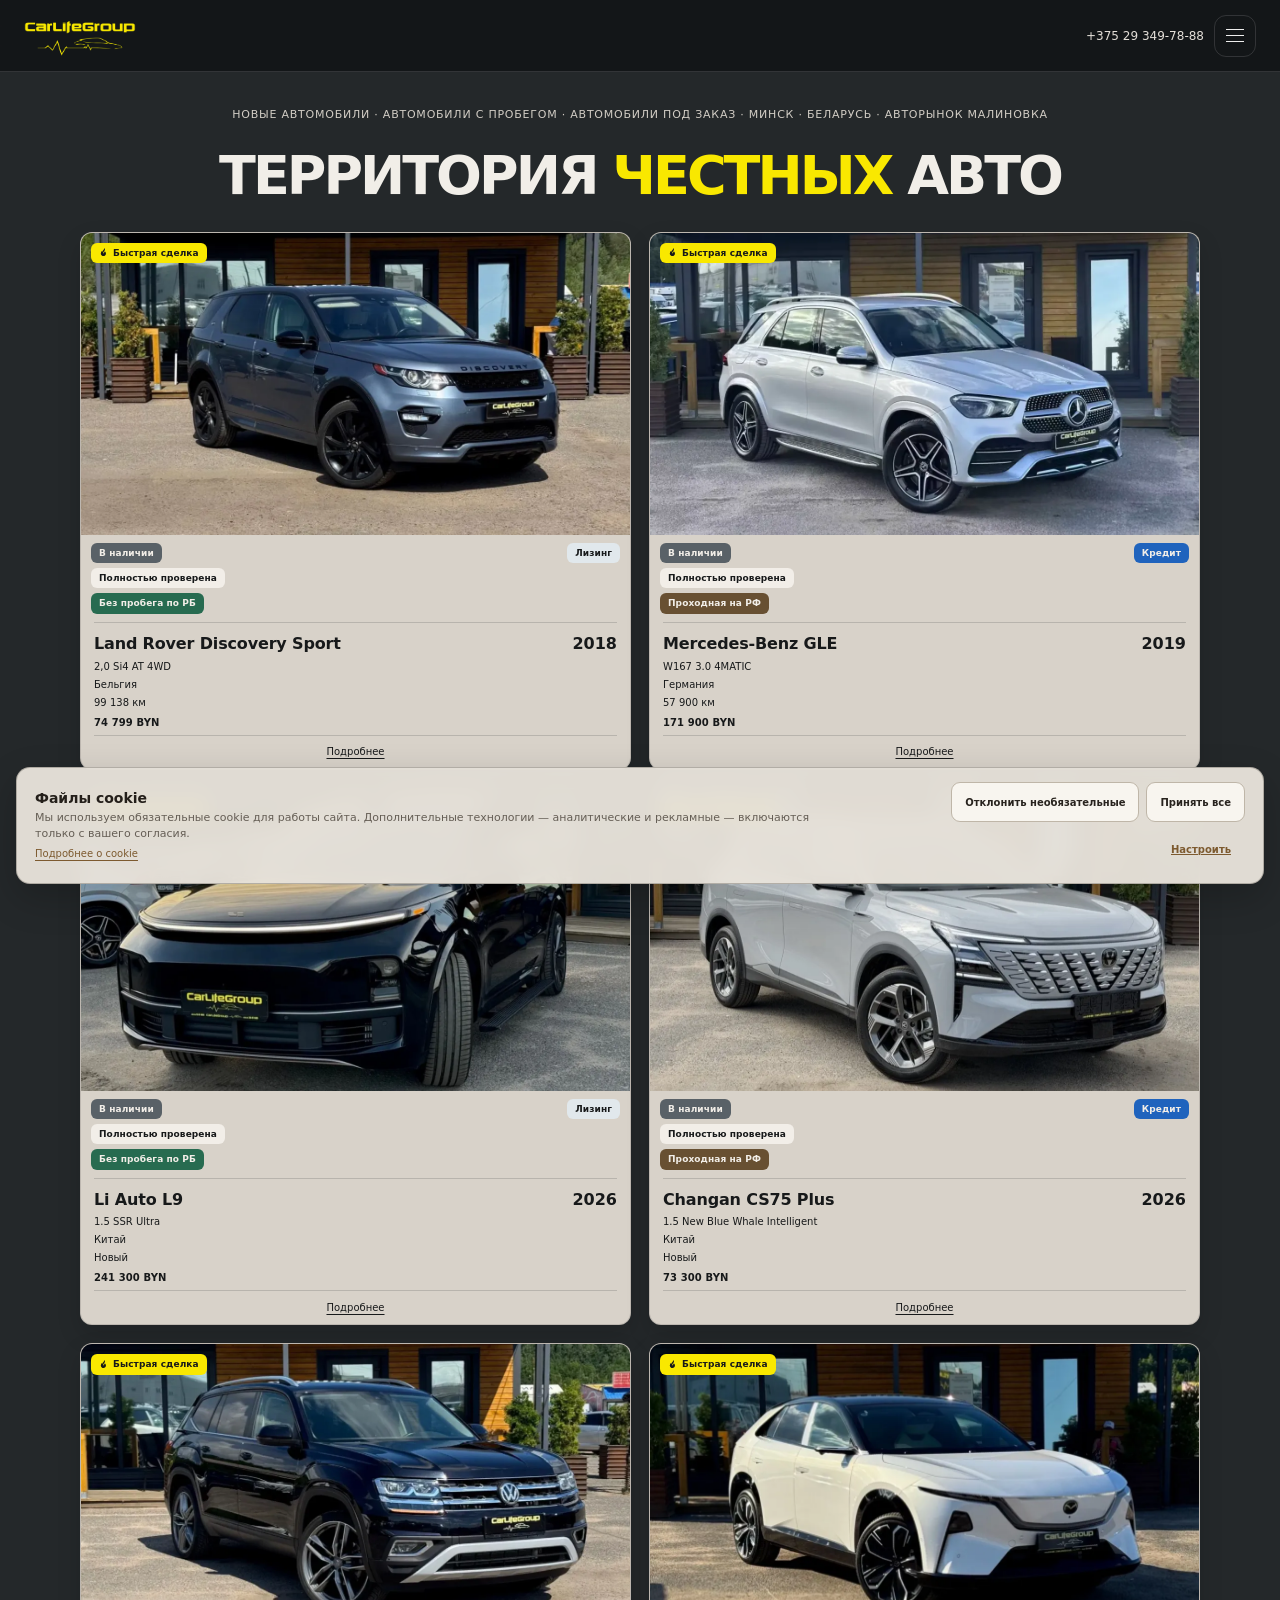
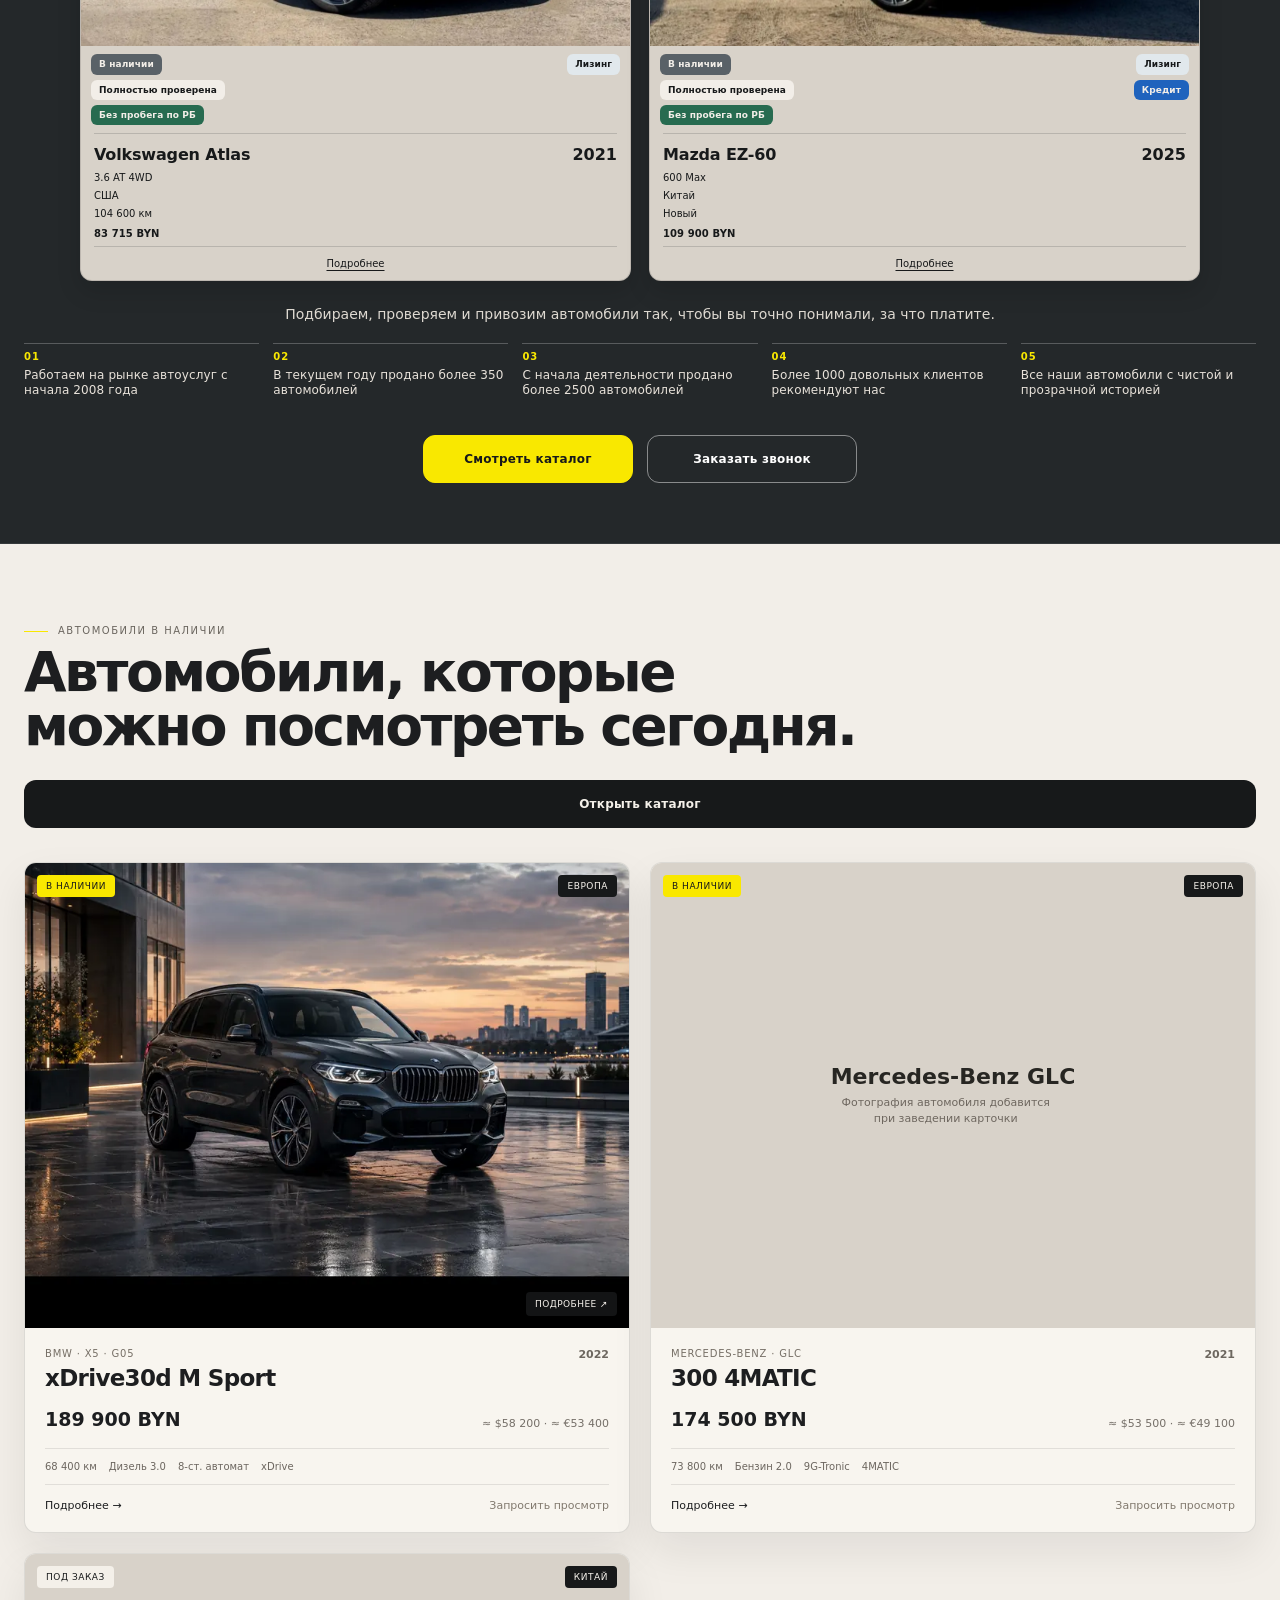
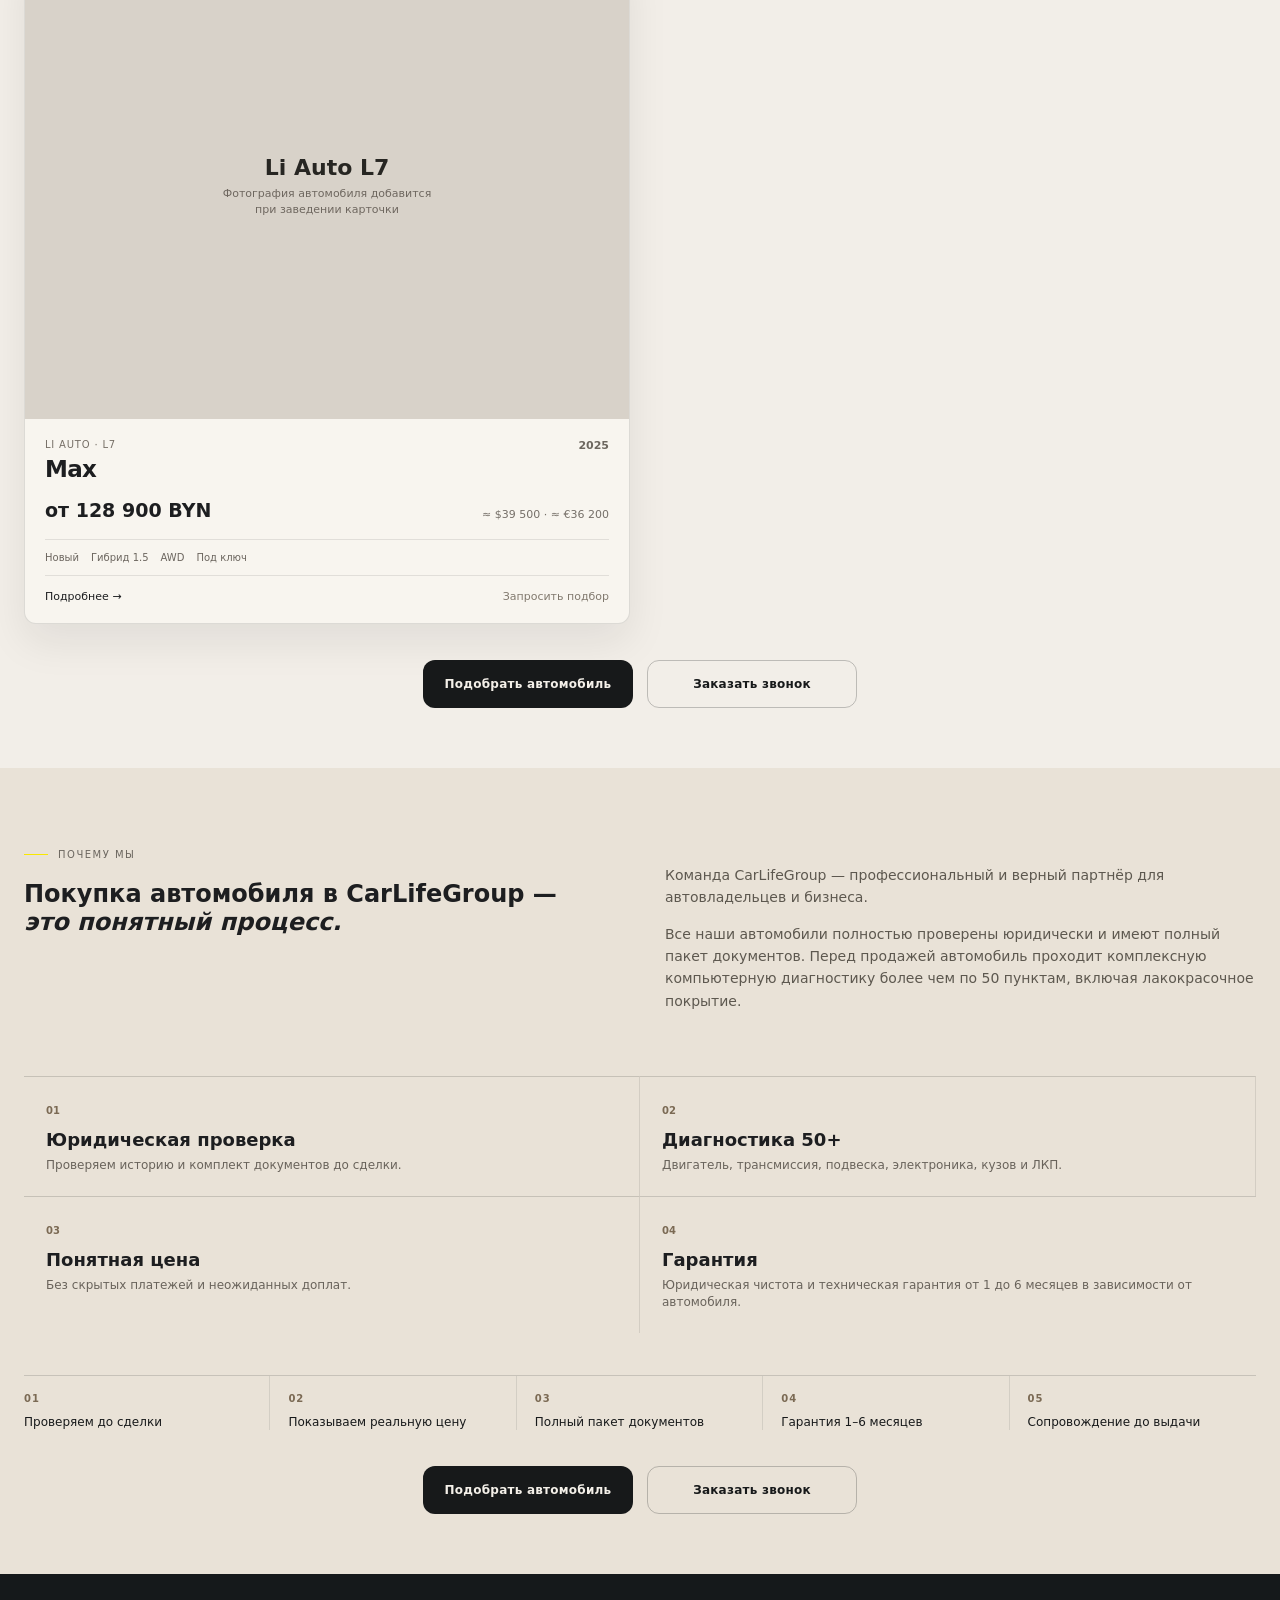
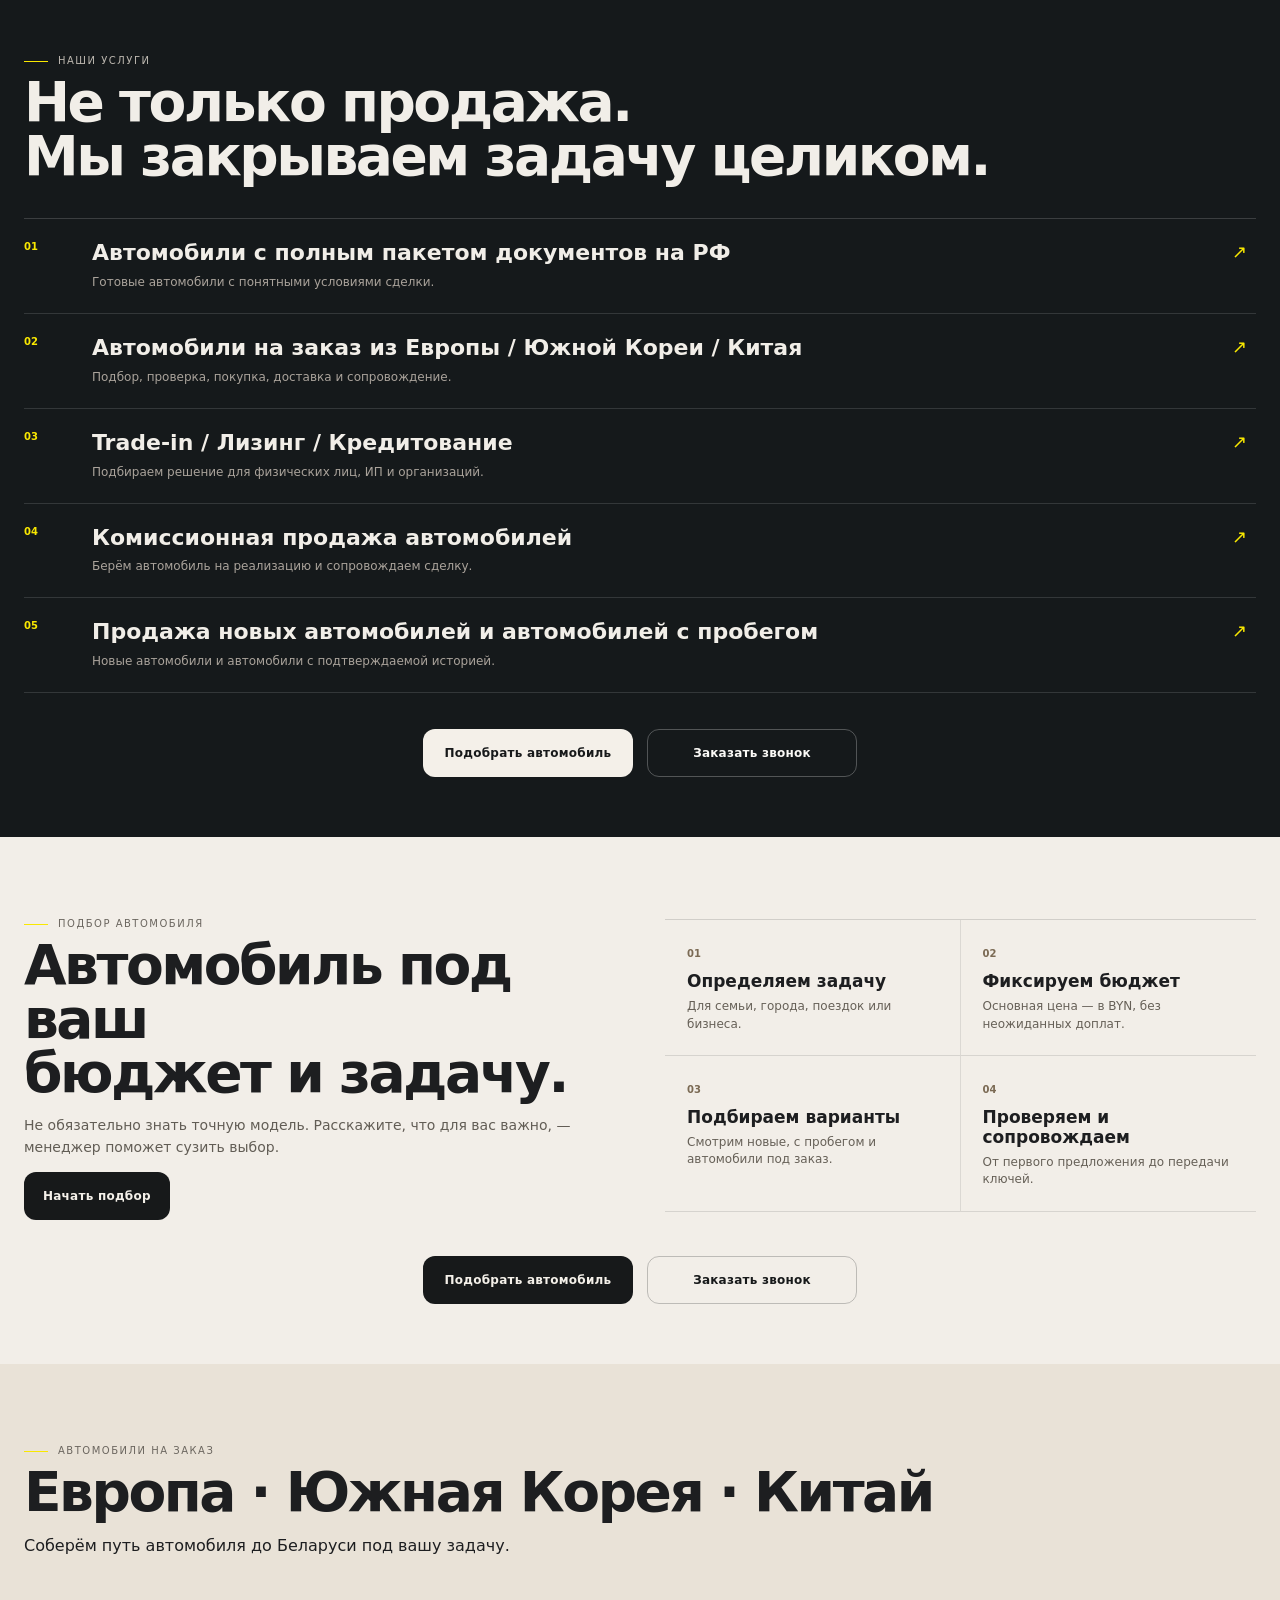
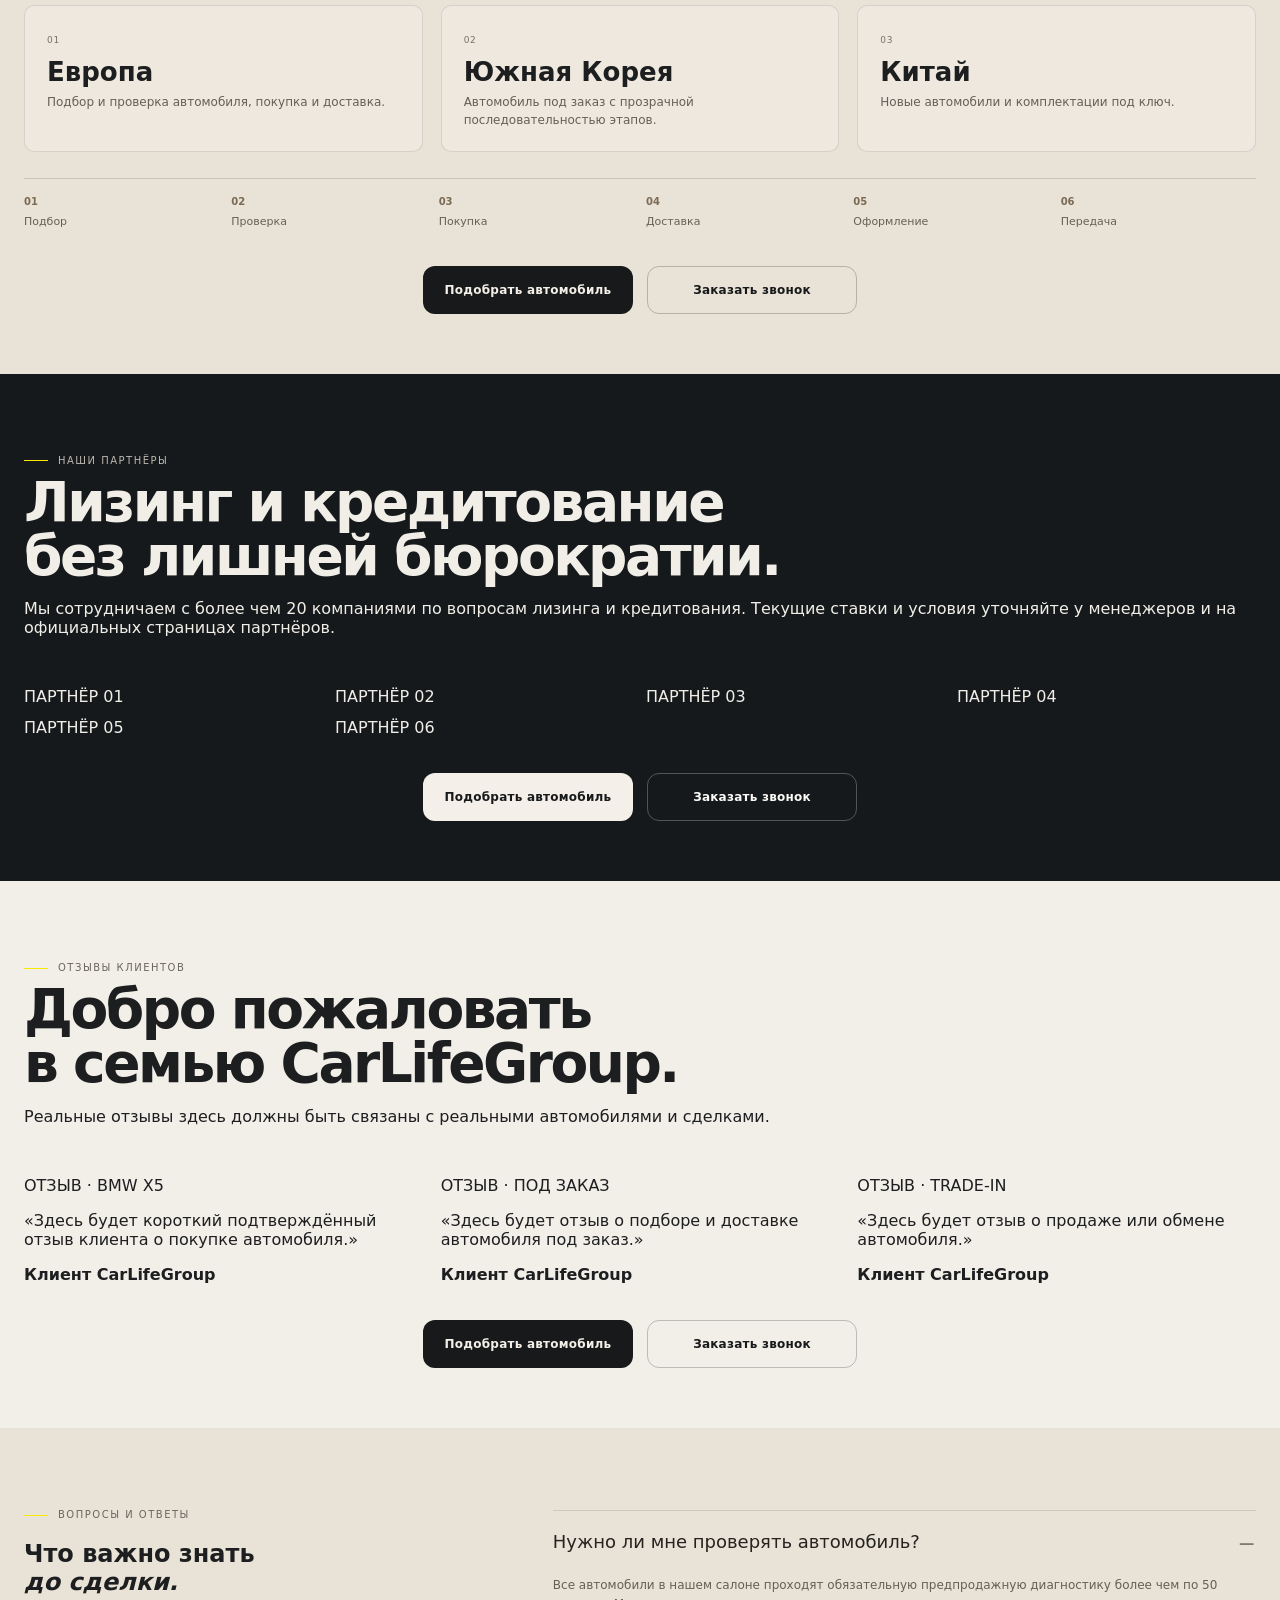
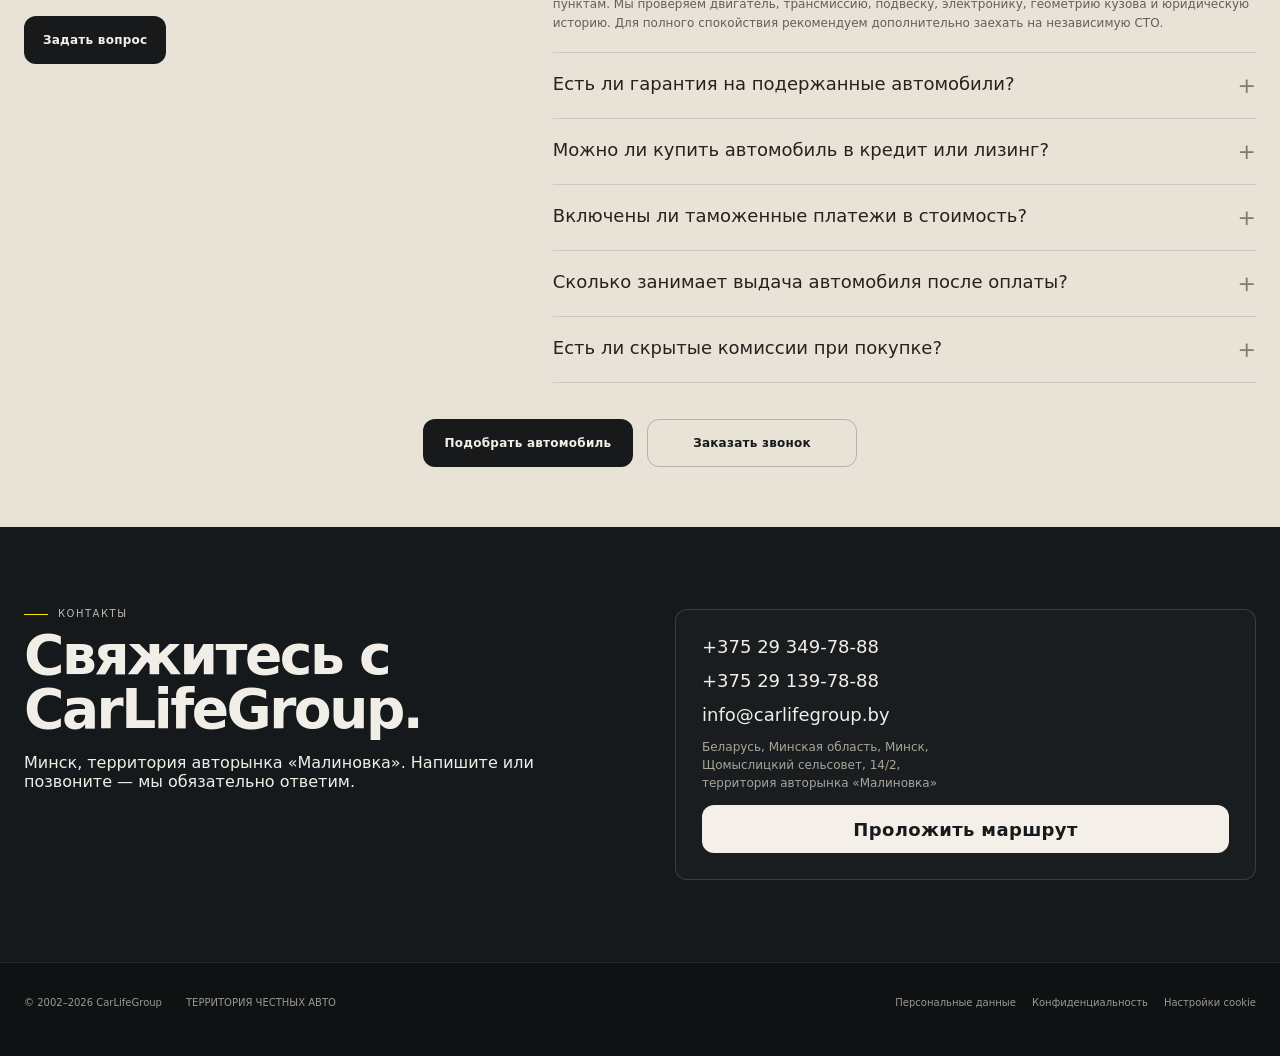
==== commit 486c40c1: "23092026_new" ====
--- a/index.html
+++ b/index.html
@@ -35,7 +35,7 @@
 <article class="hero-car-card">
   <div class="hero-car-image">
     <img alt="Land Rover Discovery Sport" decoding="async" fetchpriority="high" height="600" src="assets/hero-cars/1.webp" width="800"/>
-    <span class="hero-car-badge hero-car-badge--quick">★ Быстрая сделка</span>
+    <span class="hero-car-badge hero-car-badge--quick"><svg class="hero-car-badge-icon" aria-hidden="true" viewBox="0 0 20 20" focusable="false"><path d="M11.9 2.1c.15 2.2-.83 3.48-2.06 4.8-.7.76-1.37 1.52-1.42 2.55-.03.7.18 1.3.66 1.88.13-1.05.58-1.86 1.27-2.56.65-.65 1.17-1.26 1.39-2.16 1.33 1.27 2.18 2.72 2.18 4.43 0 2.94-2.22 5.01-5.03 5.01-2.9 0-5.31-2.14-5.31-5.14 0-2.08 1.05-4.18 2.89-6.08-.06 1.22.2 2.23.83 3.02.05-1.67.73-3.12 1.83-4.48 1.08-1.34 2.34-2.4 2.77-4.27z" fill="currentColor"/></svg><span>Быстрая сделка</span></span>
   </div>
   <div class="hero-car-badges-post">
     <div class="hero-car-badges hero-car-badges-left">
@@ -57,7 +57,7 @@
 <article class="hero-car-card">
   <div class="hero-car-image">
     <img alt="Mercedes-Benz GLE W167" decoding="async" loading="lazy" height="667" src="assets/hero-cars/2.webp" width="1000"/>
-    <span class="hero-car-badge hero-car-badge--quick">★ Быстрая сделка</span>
+    <span class="hero-car-badge hero-car-badge--quick"><svg class="hero-car-badge-icon" aria-hidden="true" viewBox="0 0 20 20" focusable="false"><path d="M11.9 2.1c.15 2.2-.83 3.48-2.06 4.8-.7.76-1.37 1.52-1.42 2.55-.03.7.18 1.3.66 1.88.13-1.05.58-1.86 1.27-2.56.65-.65 1.17-1.26 1.39-2.16 1.33 1.27 2.18 2.72 2.18 4.43 0 2.94-2.22 5.01-5.03 5.01-2.9 0-5.31-2.14-5.31-5.14 0-2.08 1.05-4.18 2.89-6.08-.06 1.22.2 2.23.83 3.02.05-1.67.73-3.12 1.83-4.48 1.08-1.34 2.34-2.4 2.77-4.27z" fill="currentColor"/></svg><span>Быстрая сделка</span></span>
   </div>
   <div class="hero-car-badges-post">
     <div class="hero-car-badges hero-car-badges-left">
@@ -79,7 +79,7 @@
 <article class="hero-car-card">
   <div class="hero-car-image">
     <img alt="Li Auto L9" decoding="async" loading="lazy" height="667" src="assets/hero-cars/3.webp" width="1000"/>
-    <span class="hero-car-badge hero-car-badge--quick">★ Быстрая сделка</span>
+    <span class="hero-car-badge hero-car-badge--quick"><svg class="hero-car-badge-icon" aria-hidden="true" viewBox="0 0 20 20" focusable="false"><path d="M11.9 2.1c.15 2.2-.83 3.48-2.06 4.8-.7.76-1.37 1.52-1.42 2.55-.03.7.18 1.3.66 1.88.13-1.05.58-1.86 1.27-2.56.65-.65 1.17-1.26 1.39-2.16 1.33 1.27 2.18 2.72 2.18 4.43 0 2.94-2.22 5.01-5.03 5.01-2.9 0-5.31-2.14-5.31-5.14 0-2.08 1.05-4.18 2.89-6.08-.06 1.22.2 2.23.83 3.02.05-1.67.73-3.12 1.83-4.48 1.08-1.34 2.34-2.4 2.77-4.27z" fill="currentColor"/></svg><span>Быстрая сделка</span></span>
   </div>
   <div class="hero-car-badges-post">
     <div class="hero-car-badges hero-car-badges-left">
@@ -101,7 +101,7 @@
 <article class="hero-car-card">
   <div class="hero-car-image">
     <img alt="Changan CS75 Plus" decoding="async" loading="lazy" height="667" src="assets/hero-cars/4.webp" width="1000"/>
-    <span class="hero-car-badge hero-car-badge--quick">★ Быстрая сделка</span>
+    <span class="hero-car-badge hero-car-badge--quick"><svg class="hero-car-badge-icon" aria-hidden="true" viewBox="0 0 20 20" focusable="false"><path d="M11.9 2.1c.15 2.2-.83 3.48-2.06 4.8-.7.76-1.37 1.52-1.42 2.55-.03.7.18 1.3.66 1.88.13-1.05.58-1.86 1.27-2.56.65-.65 1.17-1.26 1.39-2.16 1.33 1.27 2.18 2.72 2.18 4.43 0 2.94-2.22 5.01-5.03 5.01-2.9 0-5.31-2.14-5.31-5.14 0-2.08 1.05-4.18 2.89-6.08-.06 1.22.2 2.23.83 3.02.05-1.67.73-3.12 1.83-4.48 1.08-1.34 2.34-2.4 2.77-4.27z" fill="currentColor"/></svg><span>Быстрая сделка</span></span>
   </div>
   <div class="hero-car-badges-post">
     <div class="hero-car-badges hero-car-badges-left">
@@ -123,7 +123,7 @@
 <article class="hero-car-card">
   <div class="hero-car-image">
     <img alt="Volkswagen Atlas" decoding="async" loading="lazy" height="667" src="assets/hero-cars/5.webp" width="1000"/>
-    <span class="hero-car-badge hero-car-badge--quick">★ Быстрая сделка</span>
+    <span class="hero-car-badge hero-car-badge--quick"><svg class="hero-car-badge-icon" aria-hidden="true" viewBox="0 0 20 20" focusable="false"><path d="M11.9 2.1c.15 2.2-.83 3.48-2.06 4.8-.7.76-1.37 1.52-1.42 2.55-.03.7.18 1.3.66 1.88.13-1.05.58-1.86 1.27-2.56.65-.65 1.17-1.26 1.39-2.16 1.33 1.27 2.18 2.72 2.18 4.43 0 2.94-2.22 5.01-5.03 5.01-2.9 0-5.31-2.14-5.31-5.14 0-2.08 1.05-4.18 2.89-6.08-.06 1.22.2 2.23.83 3.02.05-1.67.73-3.12 1.83-4.48 1.08-1.34 2.34-2.4 2.77-4.27z" fill="currentColor"/></svg><span>Быстрая сделка</span></span>
   </div>
   <div class="hero-car-badges-post">
     <div class="hero-car-badges hero-car-badges-left">
@@ -145,7 +145,7 @@
 <article class="hero-car-card">
   <div class="hero-car-image">
     <img alt="Mazda EZ-60" decoding="async" loading="lazy" height="667" src="assets/hero-cars/6.webp" width="1000"/>
-    <span class="hero-car-badge hero-car-badge--quick">★ Быстрая сделка</span>
+    <span class="hero-car-badge hero-car-badge--quick"><svg class="hero-car-badge-icon" aria-hidden="true" viewBox="0 0 20 20" focusable="false"><path d="M11.9 2.1c.15 2.2-.83 3.48-2.06 4.8-.7.76-1.37 1.52-1.42 2.55-.03.7.18 1.3.66 1.88.13-1.05.58-1.86 1.27-2.56.65-.65 1.17-1.26 1.39-2.16 1.33 1.27 2.18 2.72 2.18 4.43 0 2.94-2.22 5.01-5.03 5.01-2.9 0-5.31-2.14-5.31-5.14 0-2.08 1.05-4.18 2.89-6.08-.06 1.22.2 2.23.83 3.02.05-1.67.73-3.12 1.83-4.48 1.08-1.34 2.34-2.4 2.77-4.27z" fill="currentColor"/></svg><span>Быстрая сделка</span></span>
   </div>
   <div class="hero-car-badges-post">
     <div class="hero-car-badges hero-car-badges-left">
@@ -181,8 +181,8 @@
 </div>
 </div>
 <div class="hero-concept-actions">
-<a class="button button-primary" data-placeholder-link="" href="#placeholder">Смотреть каталог</a>
-<a class="button button-secondary" data-placeholder-link="" href="#placeholder">Заказать звонок</a>
+<a class="button cta-system button-primary" data-placeholder-link="" href="#placeholder">Смотреть каталог</a>
+<a class="button cta-system button-secondary" data-placeholder-link="" href="#placeholder">Заказать звонок</a>
 </div>
 </div>
 </section>
@@ -195,20 +195,20 @@
 <article class="car-card"><div class="car-photo photo-placeholder"><span class="tag tag-light">Под заказ</span><span class="origin">Китай</span><div class="placeholder-label"><b>Li Auto L7</b><span>Фотография автомобиля добавится при заведении карточки</span></div></div><div class="car-body"><div class="car-top"><div><p class="car-kicker">LI AUTO · L7</p><h3>Max</h3></div><strong class="car-year">2025</strong></div><div class="car-price"><b>от 128 900 BYN</b><span>≈ $39 500 · ≈ €36 200</span></div><div class="specs"><span>Новый</span><span>Гибрид 1.5</span><span>AWD</span><span>Под ключ</span></div><div class="card-foot"><a href="catalog.html">Подробнее →</a><a href="#selection">Запросить подбор</a></div></div></article>
 </div>
 </div>
-<div class="section-cta--center"><a class="button button-dark" href="#selection">Подобрать автомобиль</a><a class="button button-outline" href="#contacts">Заказать звонок</a></div></section>
+<div class="section-cta--center"><a class="button cta-system button-dark" href="#selection">Подобрать автомобиль</a><a class="button cta-system button-outline" href="#contacts">Заказать звонок</a></div></section>
 <section class="has-section-cta section section-paper" id="honest">
 <div class="shell split"><div><p class="eyebrow eyebrow-dark"><span></span> ПОЧЕМУ МЫ</p><h2>Покупка автомобиля в CarLifeGroup —<br/><em>это понятный процесс.</em></h2></div><div class="prose"><p>Команда CarLifeGroup — профессиональный и верный партнёр для автовладельцев и бизнеса.</p><p>Все наши автомобили полностью проверены юридически и имеют полный пакет документов. Перед продажей автомобиль проходит комплексную компьютерную диагностику более чем по 50 пунктам, включая лакокрасочное покрытие.</p></div></div>
 <div class="shell proof-grid"><article><b>01</b><h3>Юридическая проверка</h3><p>Проверяем историю и комплект документов до сделки.</p></article><article><b>02</b><h3>Диагностика 50+</h3><p>Двигатель, трансмиссия, подвеска, электроника, кузов и ЛКП.</p></article><article><b>03</b><h3>Понятная цена</h3><p>Без скрытых платежей и неожиданных доплат.</p></article><article><b>04</b><h3>Гарантия</h3><p>Юридическая чистота и техническая гарантия от 1 до 6 месяцев в зависимости от автомобиля.</p></article></div>
 <div aria-label="Факты о CarLifeGroup" class="shell honest-stats"><div><strong>01</strong><span>Проверяем до сделки</span></div><div><strong>02</strong><span>Показываем реальную цену</span></div><div><strong>03</strong><span>Полный пакет документов</span></div><div><strong>04</strong><span>Гарантия 1–6 месяцев</span></div><div><strong>05</strong><span>Сопровождение до выдачи</span></div></div>
-<div class="section-cta--center"><a class="button button-dark" href="#selection">Подобрать автомобиль</a><a class="button button-outline" href="#contacts">Заказать звонок</a></div>
+<div class="section-cta--center"><a class="button cta-system button-dark" href="#selection">Подобрать автомобиль</a><a class="button cta-system button-outline" href="#contacts">Заказать звонок</a></div>
 </section>
-<section class="has-section-cta section section-dark" id="services"><div class="shell"><div class="section-head"><div><p class="eyebrow"><span></span> НАШИ УСЛУГИ</p><h2>Не только продажа.<br/><em>Мы закрываем задачу целиком.</em></h2></div></div><div class="service-list"><article><b>01</b><div><h3>Автомобили с полным пакетом документов на РФ</h3><p>Готовые автомобили с понятными условиями сделки.</p></div><span>↗</span></article><article><b>02</b><div><h3>Автомобили на заказ из Европы / Южной Кореи / Китая</h3><p>Подбор, проверка, покупка, доставка и сопровождение.</p></div><span>↗</span></article><article><b>03</b><div><h3>Trade-in / Лизинг / Кредитование</h3><p>Подбираем решение для физических лиц, ИП и организаций.</p></div><span>↗</span></article><article><b>04</b><div><h3>Комиссионная продажа автомобилей</h3><p>Берём автомобиль на реализацию и сопровождаем сделку.</p></div><span>↗</span></article><article><b>05</b><div><h3>Продажа новых автомобилей и автомобилей с пробегом</h3><p>Новые автомобили и автомобили с подтверждаемой историей.</p></div><span>↗</span></article></div></div><div class="section-cta--center"><a class="button button-primary" href="#selection">Подобрать автомобиль</a><a class="button button-secondary" href="#contacts">Заказать звонок</a></div></section>
-<section class="has-section-cta section section-light" id="selection"><div class="shell selection-grid"><div><p class="eyebrow eyebrow-dark"><span></span> ПОДБОР АВТОМОБИЛЯ</p><h2>Автомобиль под ваш<br/><em>бюджет и задачу.</em></h2><p class="section-lead">Не обязательно знать точную модель. Расскажите, что для вас важно, — менеджер поможет сузить выбор.</p><a class="button button-dark" href="#contacts">Начать подбор</a></div><div class="step-grid"><article><b>01</b><h3>Определяем задачу</h3><p>Для семьи, города, поездок или бизнеса.</p></article><article><b>02</b><h3>Фиксируем бюджет</h3><p>Основная цена — в BYN, без неожиданных доплат.</p></article><article><b>03</b><h3>Подбираем варианты</h3><p>Смотрим новые, с пробегом и автомобили под заказ.</p></article><article><b>04</b><h3>Проверяем и сопровождаем</h3><p>От первого предложения до передачи ключей.</p></article></div></div><div class="section-cta--center"><a class="button button-dark" href="#contacts">Подобрать автомобиль</a><a class="button button-outline" href="#contacts">Заказать звонок</a></div></section>
-<section class="has-section-cta section section-paper" id="import"><div class="shell"><div class="section-head"><div><p class="eyebrow eyebrow-dark"><span></span> АВТОМОБИЛИ НА ЗАКАЗ</p><h2>Европа · Южная Корея · Китай</h2><p>Соберём путь автомобиля до Беларуси под вашу задачу.</p></div></div><div class="origin-grid"><article><span>01</span><h3>Европа</h3><p>Подбор и проверка автомобиля, покупка и доставка.</p></article><article><span>02</span><h3>Южная Корея</h3><p>Автомобиль под заказ с прозрачной последовательностью этапов.</p></article><article><span>03</span><h3>Китай</h3><p>Новые автомобили и комплектации под ключ.</p></article></div><div class="process-grid"><span><b>01</b>Подбор</span><span><b>02</b>Проверка</span><span><b>03</b>Покупка</span><span><b>04</b>Доставка</span><span><b>05</b>Оформление</span><span><b>06</b>Передача</span></div></div><div class="section-cta--center"><a class="button button-dark" href="#selection">Подобрать автомобиль</a><a class="button button-outline" href="#contacts">Заказать звонок</a></div></section>
-<section class="has-section-cta section section-dark" id="partners"><div class="shell"><div class="section-head"><div><p class="eyebrow"><span></span> НАШИ ПАРТНЁРЫ</p><h2>Лизинг и кредитование<br/><em>без лишней бюрократии.</em></h2><p>Мы сотрудничаем с более чем 20 компаниями по вопросам лизинга и кредитования. Текущие ставки и условия уточняйте у менеджеров и на официальных страницах партнёров.</p></div></div><div class="partner-grid"><span>ПАРТНЁР 01</span><span>ПАРТНЁР 02</span><span>ПАРТНЁР 03</span><span>ПАРТНЁР 04</span><span>ПАРТНЁР 05</span><span>ПАРТНЁР 06</span></div></div><div class="section-cta--center"><a class="button button-primary" href="#selection">Подобрать автомобиль</a><a class="button button-secondary" href="#contacts">Заказать звонок</a></div></section>
-<section class="has-section-cta section section-light" id="reviews"><div class="shell"><div class="section-head"><div><p class="eyebrow eyebrow-dark"><span></span> ОТЗЫВЫ КЛИЕНТОВ</p><h2>Добро пожаловать<br/><em>в семью CarLifeGroup.</em></h2><p>Реальные отзывы здесь должны быть связаны с реальными автомобилями и сделками.</p></div></div><div class="review-grid"><article><span>ОТЗЫВ · BMW X5</span><p>«Здесь будет короткий подтверждённый отзыв клиента о покупке автомобиля.»</p><b>Клиент CarLifeGroup</b></article><article><span>ОТЗЫВ · ПОД ЗАКАЗ</span><p>«Здесь будет отзыв о подборе и доставке автомобиля под заказ.»</p><b>Клиент CarLifeGroup</b></article><article><span>ОТЗЫВ · TRADE-IN</span><p>«Здесь будет отзыв о продаже или обмене автомобиля.»</p><b>Клиент CarLifeGroup</b></article></div></div><div class="section-cta--center"><a class="button button-dark" href="#cars">Подобрать автомобиль</a><a class="button button-outline" href="#contacts">Заказать звонок</a></div></section>
-<section class="has-section-cta section section-paper" id="faq"><div class="shell faq-layout"><div><p class="eyebrow eyebrow-dark"><span></span> ВОПРОСЫ И ОТВЕТЫ</p><h2>Что важно знать<br/><em>до сделки.</em></h2><a class="button button-dark" href="#contacts">Задать вопрос</a></div><div class="faq"><details open=""><summary>Нужно ли мне проверять автомобиль?</summary><p>Все автомобили в нашем салоне проходят обязательную предпродажную диагностику более чем по 50 пунктам. Мы проверяем двигатель, трансмиссию, подвеску, электронику, геометрию кузова и юридическую историю. Для полного спокойствия рекомендуем дополнительно заехать на независимую СТО.</p></details><details><summary>Есть ли гарантия на подержанные автомобили?</summary><p>Мы даём гарантию юридической чистоты на все автомобили, а на ключевые узлы и агрегаты — техническую гарантию от 1 до 6 месяцев в зависимости от марки, возраста и технического состояния конкретной машины.</p></details><details><summary>Можно ли купить автомобиль в кредит или лизинг?</summary><p>Да. Мы сотрудничаем с ведущими банками и лизинговыми компаниями и подбираем программы для физических лиц, ИП и организаций.</p></details><details><summary>Включены ли таможенные платежи в стоимость?</summary><p>Да. Все автомобили полностью растаможены для Республики Беларусь, а утилизационный сбор уплачен в соответствии с нормами ЕАЭС.</p></details><details><summary>Сколько занимает выдача автомобиля после оплаты?</summary><p>После 100% зачисления средств автомобиль можно забрать сразу. При безналичной оплате — обычно в тот же рабочий день.</p></details><details><summary>Есть ли скрытые комиссии при покупке?</summary><p>Никаких скрытых платежей. В договоре фиксируется окончательная стоимость, включая обязательные отчисления. Дополнительно оплачиваются только добровольно выбранные услуги.</p></details></div></div><div class="section-cta--center"><a class="button button-dark" href="#selection">Подобрать автомобиль</a><a class="button button-outline" href="#contacts">Заказать звонок</a></div></section>
-<section class="section section-dark" id="contacts"><div class="shell contacts"><div><p class="eyebrow"><span></span> КОНТАКТЫ</p><h2>Свяжитесь с<br/><em>CarLifeGroup.</em></h2><p>Минск, территория авторынка «Малиновка». Напишите или позвоните — мы обязательно ответим.</p></div><div class="contact-card"><a href="tel:+375293497888">+375 29 349-78-88</a><a href="tel:+375291397888">+375 29 139-78-88</a><a href="mailto:info@carlifegroup.by">info@carlifegroup.by</a><span>Беларусь, Минская область, Минск,<br/>Щомыслицкий сельсовет, 14/2,<br/>территория авторынка «Малиновка»</span><a class="button button-primary" href="https://yandex.ru/maps/157/minsk/?ll=27.561824%2C53.902287&amp;z=13" rel="noopener" target="_blank">Проложить маршрут</a></div></div></section>
+<section class="has-section-cta section section-dark" id="services"><div class="shell"><div class="section-head"><div><p class="eyebrow"><span></span> НАШИ УСЛУГИ</p><h2>Не только продажа.<br/><em>Мы закрываем задачу целиком.</em></h2></div></div><div class="service-list"><article><b>01</b><div><h3>Автомобили с полным пакетом документов на РФ</h3><p>Готовые автомобили с понятными условиями сделки.</p></div><span>↗</span></article><article><b>02</b><div><h3>Автомобили на заказ из Европы / Южной Кореи / Китая</h3><p>Подбор, проверка, покупка, доставка и сопровождение.</p></div><span>↗</span></article><article><b>03</b><div><h3>Trade-in / Лизинг / Кредитование</h3><p>Подбираем решение для физических лиц, ИП и организаций.</p></div><span>↗</span></article><article><b>04</b><div><h3>Комиссионная продажа автомобилей</h3><p>Берём автомобиль на реализацию и сопровождаем сделку.</p></div><span>↗</span></article><article><b>05</b><div><h3>Продажа новых автомобилей и автомобилей с пробегом</h3><p>Новые автомобили и автомобили с подтверждаемой историей.</p></div><span>↗</span></article></div></div><div class="section-cta--center"><a class="button cta-system button-primary" href="#selection">Подобрать автомобиль</a><a class="button cta-system button-secondary" href="#contacts">Заказать звонок</a></div></section>
+<section class="has-section-cta section section-light" id="selection"><div class="shell selection-grid"><div><p class="eyebrow eyebrow-dark"><span></span> ПОДБОР АВТОМОБИЛЯ</p><h2>Автомобиль под ваш<br/><em>бюджет и задачу.</em></h2><p class="section-lead">Не обязательно знать точную модель. Расскажите, что для вас важно, — менеджер поможет сузить выбор.</p><a class="button button-dark" href="#contacts">Начать подбор</a></div><div class="step-grid"><article><b>01</b><h3>Определяем задачу</h3><p>Для семьи, города, поездок или бизнеса.</p></article><article><b>02</b><h3>Фиксируем бюджет</h3><p>Основная цена — в BYN, без неожиданных доплат.</p></article><article><b>03</b><h3>Подбираем варианты</h3><p>Смотрим новые, с пробегом и автомобили под заказ.</p></article><article><b>04</b><h3>Проверяем и сопровождаем</h3><p>От первого предложения до передачи ключей.</p></article></div></div><div class="section-cta--center"><a class="button cta-system button-dark" href="#contacts">Подобрать автомобиль</a><a class="button cta-system button-outline" href="#contacts">Заказать звонок</a></div></section>
+<section class="has-section-cta section section-paper" id="import"><div class="shell"><div class="section-head"><div><p class="eyebrow eyebrow-dark"><span></span> АВТОМОБИЛИ НА ЗАКАЗ</p><h2>Европа · Южная Корея · Китай</h2><p>Соберём путь автомобиля до Беларуси под вашу задачу.</p></div></div><div class="origin-grid"><article><span>01</span><h3>Европа</h3><p>Подбор и проверка автомобиля, покупка и доставка.</p></article><article><span>02</span><h3>Южная Корея</h3><p>Автомобиль под заказ с прозрачной последовательностью этапов.</p></article><article><span>03</span><h3>Китай</h3><p>Новые автомобили и комплектации под ключ.</p></article></div><div class="process-grid"><span><b>01</b>Подбор</span><span><b>02</b>Проверка</span><span><b>03</b>Покупка</span><span><b>04</b>Доставка</span><span><b>05</b>Оформление</span><span><b>06</b>Передача</span></div></div><div class="section-cta--center"><a class="button cta-system button-dark" href="#selection">Подобрать автомобиль</a><a class="button cta-system button-outline" href="#contacts">Заказать звонок</a></div></section>
+<section class="has-section-cta section section-dark" id="partners"><div class="shell"><div class="section-head"><div><p class="eyebrow"><span></span> НАШИ ПАРТНЁРЫ</p><h2>Лизинг и кредитование<br/><em>без лишней бюрократии.</em></h2><p>Мы сотрудничаем с более чем 20 компаниями по вопросам лизинга и кредитования. Текущие ставки и условия уточняйте у менеджеров и на официальных страницах партнёров.</p></div></div><div class="partner-grid"><span>ПАРТНЁР 01</span><span>ПАРТНЁР 02</span><span>ПАРТНЁР 03</span><span>ПАРТНЁР 04</span><span>ПАРТНЁР 05</span><span>ПАРТНЁР 06</span></div></div><div class="section-cta--center"><a class="button cta-system button-primary" href="#selection">Подобрать автомобиль</a><a class="button cta-system button-secondary" href="#contacts">Заказать звонок</a></div></section>
+<section class="has-section-cta section section-light" id="reviews"><div class="shell"><div class="section-head"><div><p class="eyebrow eyebrow-dark"><span></span> ОТЗЫВЫ КЛИЕНТОВ</p><h2>Добро пожаловать<br/><em>в семью CarLifeGroup.</em></h2><p>Реальные отзывы здесь должны быть связаны с реальными автомобилями и сделками.</p></div></div><div class="review-grid"><article><span>ОТЗЫВ · BMW X5</span><p>«Здесь будет короткий подтверждённый отзыв клиента о покупке автомобиля.»</p><b>Клиент CarLifeGroup</b></article><article><span>ОТЗЫВ · ПОД ЗАКАЗ</span><p>«Здесь будет отзыв о подборе и доставке автомобиля под заказ.»</p><b>Клиент CarLifeGroup</b></article><article><span>ОТЗЫВ · TRADE-IN</span><p>«Здесь будет отзыв о продаже или обмене автомобиля.»</p><b>Клиент CarLifeGroup</b></article></div></div><div class="section-cta--center"><a class="button cta-system button-dark" href="#cars">Подобрать автомобиль</a><a class="button cta-system button-outline" href="#contacts">Заказать звонок</a></div></section>
+<section class="has-section-cta section section-paper" id="faq"><div class="shell faq-layout"><div><p class="eyebrow eyebrow-dark"><span></span> ВОПРОСЫ И ОТВЕТЫ</p><h2>Что важно знать<br/><em>до сделки.</em></h2><a class="button button-dark" href="#contacts">Задать вопрос</a></div><div class="faq"><details open=""><summary>Нужно ли мне проверять автомобиль?</summary><p>Все автомобили в нашем салоне проходят обязательную предпродажную диагностику более чем по 50 пунктам. Мы проверяем двигатель, трансмиссию, подвеску, электронику, геометрию кузова и юридическую историю. Для полного спокойствия рекомендуем дополнительно заехать на независимую СТО.</p></details><details><summary>Есть ли гарантия на подержанные автомобили?</summary><p>Мы даём гарантию юридической чистоты на все автомобили, а на ключевые узлы и агрегаты — техническую гарантию от 1 до 6 месяцев в зависимости от марки, возраста и технического состояния конкретной машины.</p></details><details><summary>Можно ли купить автомобиль в кредит или лизинг?</summary><p>Да. Мы сотрудничаем с ведущими банками и лизинговыми компаниями и подбираем программы для физических лиц, ИП и организаций.</p></details><details><summary>Включены ли таможенные платежи в стоимость?</summary><p>Да. Все автомобили полностью растаможены для Республики Беларусь, а утилизационный сбор уплачен в соответствии с нормами ЕАЭС.</p></details><details><summary>Сколько занимает выдача автомобиля после оплаты?</summary><p>После 100% зачисления средств автомобиль можно забрать сразу. При безналичной оплате — обычно в тот же рабочий день.</p></details><details><summary>Есть ли скрытые комиссии при покупке?</summary><p>Никаких скрытых платежей. В договоре фиксируется окончательная стоимость, включая обязательные отчисления. Дополнительно оплачиваются только добровольно выбранные услуги.</p></details></div></div><div class="section-cta--center"><a class="button cta-system button-dark" href="#selection">Подобрать автомобиль</a><a class="button cta-system button-outline" href="#contacts">Заказать звонок</a></div></section>
+<section class="section section-dark" id="contacts"><div class="shell contacts"><div><p class="eyebrow"><span></span> КОНТАКТЫ</p><h2>Свяжитесь с<br/><em>CarLifeGroup.</em></h2><p>Минск, территория авторынка «Малиновка». Напишите или позвоните — мы обязательно ответим.</p></div><div class="contact-card"><a href="tel:+375293497888">+375 29 349-78-88</a><a href="tel:+375291397888">+375 29 139-78-88</a><a href="mailto:info@carlifegroup.by">info@carlifegroup.by</a><span>Беларусь, Минская область, Минск,<br/>Щомыслицкий сельсовет, 14/2,<br/>территория авторынка «Малиновка»</span><a class="button button-primary" href="https://yandex.ru/maps/157/minsk/?ll=27.561824%2C53.902287&amp;z=13" rel="noopener noreferrer" target="_blank">Проложить маршрут</a></div></div></section>
 </main>
 <button aria-label="Наверх" class="back-to-top" id="backToTop" type="button"><span>↑</span></button>
 <section aria-label="Уведомление о cookies" class="cookie-consent" hidden="" id="cookieConsent"><div class="cookie-inner"><div class="cookie-copy"><strong>Файлы cookie</strong><p>Мы используем обязательные cookie для работы сайта. Дополнительные технологии — аналитические и рекламные — включаются только с вашего согласия.</p><a data-cookie-settings-link="" href="#cookie-info">Подробнее о cookie</a></div><div class="cookie-actions"><button class="cookie-btn cookie-btn-secondary" data-cookie-action="reject" type="button">Отклонить необязательные</button><button class="cookie-btn cookie-btn-primary" data-cookie-action="accept" type="button">Принять все</button><button class="cookie-btn cookie-btn-ghost" data-cookie-action="settings" type="button">Настроить</button></div></div></section>
--- a/styles.css
+++ b/styles.css
@@ -11,7 +11,7 @@
   --hero-card-image-ratio:16/8.8; --hero-card-info-x:13px; --hero-card-info-top:12px; --hero-card-more-height:34px; --hero-card-more-size:10px;
   --hero-badge-size:9px; --hero-badge-pad-y:5px; --hero-badge-pad-x:8px; --hero-badge-radius:6px; --hero-badge-gap:5px;
   --hero-badge-zone-pad:8px 10px; --hero-badge-zone-min-height:88px;
-  --hero-badge-quick:#596167; --hero-badge-stock:#f9e800; --hero-badge-checked:#f2eee8; --hero-badge-clean:#276b50;
+  --hero-badge-quick:#f9e800; --hero-badge-stock:#596167; --hero-badge-checked:#f2eee8; --hero-badge-clean:#276b50;
   --hero-badge-rf:#685032; --hero-badge-lease:#e1e8ec; --hero-badge-credit:#1f63bd;
   --hero-badge-text-dark:#17191a; --hero-badge-text-light:#f2eee8;
   --menu-bg:#384043; --menu-text:#f2eee8; --menu-backdrop:rgba(17,20,22,.84);
@@ -19,14 +19,14 @@
   --menu-panel-top:14px; --menu-panel-pad:20px; --menu-head-pad-bottom:18px; --menu-logo-width:clamp(92px,24vw,var(--header-logo));
   --menu-control-size:42px; --menu-control-bg:var(--menu-bg); --menu-control-color:#f2eee8; --menu-control-font:22px; --menu-control-border:rgba(244,240,232,.26); --menu-control-radius:var(--radius);
   --hero-layout-max:1320px; --hero-cards-max:1240px;
-  --cta-bottom-space:60px; --cta-gap:14px; --cta-width:210px; --cta-height:48px;
-  --carousel-desktop-gap:18px; --carousel-tablet-gap:18px; --carousel-mobile-gap:14px; --hero-carousel-meta-size:9px; --hero-carousel-arrow-radius:var(--radius); --cta-top-space:36px;
+  --cta-bottom-space:60px; --cta-gap:14px; --cta-width:210px; --cta-height:48px; --cta-radius:var(--radius); --cta-row-max:calc(var(--cta-width) * 2 + var(--cta-gap));
+  --carousel-desktop-gap:18px; --carousel-tablet-gap:18px; --carousel-mobile-gap:14px; --hero-carousel-meta-size:9px; --hero-carousel-arrow-size:34px; --hero-carousel-arrow-radius:8px; --cta-top-space:36px;
 }
 *{box-sizing:border-box}html{scroll-behavior:smooth;scroll-padding-top:calc(var(--header) + 18px)}body{margin:0;background:var(--c-night);color:var(--c-text);font-family:Inter,Manrope,system-ui,-apple-system,BlinkMacSystemFont,"Segoe UI",sans-serif;-webkit-font-smoothing:antialiased}body.menu-open,body.cookie-lock{overflow:hidden}
 a{color:inherit;text-decoration:none}button,input,select,textarea{font:inherit}button{cursor:pointer}img{display:block;max-width:100%}.shell{width:min(var(--max),calc(100% - 2 * var(--gutter)));margin-inline:auto}
 .eyebrow{display:flex;align-items:center;gap:10px;margin:0;color:#bdb8b0;font-size:10px;line-height:1;text-transform:uppercase;letter-spacing:.15em}.eyebrow span{width:24px;height:1px;background:var(--c-gold);display:block}.eyebrow-dark{color:var(--c-muted-dark)}
 .button{min-height:48px;padding:0 18px;display:inline-flex;align-items:center;justify-content:center;gap:10px;border:1px solid transparent;border-radius:var(--radius);font-size:12px;font-weight:650;letter-spacing:.02em;transition:background-color .2s ease,border-color .2s ease,color .2s ease}.button:hover{transform:none}.button-primary{background:var(--c-paper);color:var(--c-ink)}.button-primary:hover{background:#fff}.button-secondary{background:transparent;border-color:rgba(255,255,255,.26);color:var(--c-white)}.button-secondary:hover{background:rgba(255,255,255,.08);border-color:rgba(255,255,255,.50)}.button-dark{background:var(--c-ink);color:var(--c-paper)}.button-light{background:var(--c-paper);color:var(--c-ink)}.button-outline{background:transparent;border-color:rgba(23,25,26,.24);color:var(--c-ink)}.button-outline:hover{background:rgba(23,25,26,.06);border-color:rgba(23,25,26,.38)}
-.section-cta--center{display:flex;justify-content:center;align-items:center;gap:var(--cta-gap);width:100%;margin-top:36px;padding-bottom:var(--cta-bottom-space)}.section-cta--center .button{width:var(--cta-width);min-width:var(--cta-width);min-height:var(--cta-height)}
+.section-cta--center{display:flex;justify-content:center;align-items:center;gap:var(--cta-gap);width:min(var(--cta-row-max),calc(100% - 2 * var(--gutter)));margin:36px auto 0;padding-bottom:var(--cta-bottom-space)}
 /* HEADER */
 .site-header{position:fixed;inset:0 0 auto;z-index:100;height:var(--header);background:rgba(17,20,22,.84);border-bottom:1px solid var(--c-line);backdrop-filter:blur(14px);-webkit-backdrop-filter:blur(14px)}
 .header-inner{height:100%;display:grid;grid-template-columns:auto 1fr auto;align-items:center;gap:18px}
@@ -51,23 +51,24 @@
 .menu-footer{display:flex;justify-content:center;align-items:center;margin-top:auto;padding-top:18px;border-top:1px solid rgba(244,240,232,.11);flex:0 0 auto}.menu-footer a{color:var(--menu-text);font-size:var(--menu-phone-size)}
 /* HERO */
 .hero{position:relative}.hero-card-concept{min-height:100svh;background:var(--hero-bg);color:var(--c-text);overflow:clip;border-bottom:1px solid rgba(255,255,255,.08)}
-.hero-card-concept>.hero-concept-layout{width:min(var(--hero-layout-max),calc(100% - 2 * var(--gutter)));margin-inline:auto}.hero-concept-layout{min-height:100svh;display:flex;flex-direction:column;justify-content:flex-start;gap:0;padding:calc(var(--header) + var(--hero-menu-gap)) 0 var(--cta-bottom-space)}
+.hero-card-concept>.hero-concept-layout{width:min(var(--hero-layout-max),calc(100% - 2 * var(--gutter)));margin-inline:auto}.hero-concept-layout{min-height:100svh;display:flex;flex-direction:column;justify-content:flex-start;gap:0;padding-top:calc(var(--header) + var(--hero-menu-gap));padding-bottom:0}
 .hero-content-stack{width:100%;display:flex;flex-direction:column;align-items:stretch;min-width:0}.hero-concept-intro{width:100%;display:flex;flex-direction:column;align-items:center;text-align:center}
 .hero-meta-block{display:grid;justify-items:center;gap:6px;width:100%}.hero-meta{margin:0;text-transform:uppercase;text-align:center;letter-spacing:.07em;font-weight:500}.hero-meta-secondary{width:100%;font-size:var(--hero-meta);line-height:1.35;color:#d2cdc5;white-space:normal;text-wrap:balance}
 .hero-copy{width:100%;display:flex;align-items:center;justify-content:center;padding:0;margin:clamp(22px,3vh,42px) 0 clamp(22px,3vh,38px)}.hero-copy h1{width:100%;margin:0;font-size:var(--hero-h1);line-height:.98;letter-spacing:-.055em;font-weight:780;white-space:normal;text-align:center;text-wrap:balance}.hero-copy h1 em{font-style:normal;color:var(--c-gold)}
 .hero-featured-cars{width:min(100%,var(--hero-cards-max));margin:0 auto;display:grid;gap:7px}.hero-carousel-track{display:grid;grid-template-columns:repeat(3,minmax(0,1fr));gap:var(--carousel-desktop-gap);overflow:visible;padding:2px 0 4px}.hero-carousel-track::-webkit-scrollbar{display:none}
 .hero-car-card{min-width:0;overflow:hidden;border:1px solid rgba(23,25,26,.14);border-radius:var(--radius);background:var(--hero-card-bg);color:var(--c-ink);box-shadow:0 10px 24px rgba(0,0,0,.14)}
-.hero-car-image{display:block;position:relative;aspect-ratio:var(--hero-card-image-ratio);overflow:hidden;background:#bcb6ad}.hero-car-image img{width:100%;height:100%;object-fit:cover;object-position:center;transition:none}.hero-car-badge--quick{position:absolute;top:10px;left:10px;z-index:3;max-width:calc(100% - 20px);background:var(--hero-badge-quick);color:var(--hero-badge-text-light)}.hero-car-badges{display:flex;flex-direction:column;gap:var(--hero-badge-gap);min-width:0;max-width:100%}.hero-car-badges-left{align-items:flex-start}.hero-car-badges-right{align-items:flex-end}
-.hero-car-badge{display:block;padding:var(--hero-badge-pad-y) var(--hero-badge-pad-x);border-radius:var(--hero-badge-radius);color:var(--hero-badge-text-dark);font-size:var(--hero-badge-size);font-weight:700;line-height:1.15;letter-spacing:.01em;text-wrap:balance}.hero-car-badge--quick{background:var(--hero-badge-quick);color:var(--hero-badge-text-light)}.hero-car-badge.is-stock{background:var(--hero-badge-stock);color:var(--hero-badge-text-dark)}.hero-car-badge.is-checked{background:var(--hero-badge-checked);color:var(--hero-badge-text-dark)}.hero-car-badge.is-clean{background:var(--hero-badge-clean);color:var(--hero-badge-text-light)}.hero-car-badge.is-rf{background:var(--hero-badge-rf);color:var(--hero-badge-text-light)}.hero-car-badge.is-lease{background:var(--hero-badge-lease);color:var(--hero-badge-text-dark)}.hero-car-badge.is-credit{background:var(--hero-badge-credit);color:var(--hero-badge-text-light)}
+.hero-car-image{display:block;position:relative;aspect-ratio:var(--hero-card-image-ratio);overflow:hidden;background:#bcb6ad}.hero-car-image img{width:100%;height:100%;object-fit:cover;object-position:center;transition:none}.hero-car-badge.hero-car-badge--quick{position:absolute;top:10px;left:10px;z-index:3;max-width:calc(100% - 20px);display:inline-flex;align-items:center;justify-content:center;gap:4px;background:var(--hero-badge-quick);color:var(--hero-badge-text-dark)}.hero-car-badges{display:flex;flex-direction:column;gap:var(--hero-badge-gap);min-width:0;max-width:100%}.hero-car-badges-left{align-items:flex-start}.hero-car-badges-right{align-items:flex-end}
+.hero-car-badge{display:block;padding:var(--hero-badge-pad-y) var(--hero-badge-pad-x);border-radius:var(--hero-badge-radius);color:var(--hero-badge-text-dark);font-size:var(--hero-badge-size);font-weight:700;line-height:1.15;letter-spacing:.01em;text-wrap:balance}.hero-car-badge--quick{background:var(--hero-badge-quick);color:var(--hero-badge-text-dark)}.hero-car-badge-icon{display:block;width:10px;height:10px;flex:0 0 10px;align-self:center;color:currentColor}.hero-car-badge.is-stock{background:var(--hero-badge-stock);color:var(--hero-badge-text-light)}.hero-car-badge.is-checked{background:var(--hero-badge-checked);color:var(--hero-badge-text-dark)}.hero-car-badge.is-clean{background:var(--hero-badge-clean);color:var(--hero-badge-text-light)}.hero-car-badge.is-rf{background:var(--hero-badge-rf);color:var(--hero-badge-text-light)}.hero-car-badge.is-lease{background:var(--hero-badge-lease);color:var(--hero-badge-text-dark)}.hero-car-badge.is-credit{background:var(--hero-badge-credit);color:var(--hero-badge-text-light)}
 
 .hero-car-badges-post{position:relative;display:grid;grid-template-columns:minmax(0,1fr) minmax(0,1fr);gap:8px;align-items:start;min-height:var(--hero-badge-zone-min-height);padding:var(--hero-badge-zone-pad);border-bottom:0}.hero-car-badges-post::after{content:"";position:absolute;left:var(--hero-card-info-x);right:var(--hero-card-info-x);bottom:0;border-top:var(--hero-card-divider);pointer-events:none}
 .hero-car-badges-post .hero-car-badges{max-width:none;margin:0}
 .hero-car-badges-post .hero-car-badges-left{align-items:flex-start}
 .hero-car-badges-post .hero-car-badges-right{align-items:flex-end}
 .hero-car-info{padding:var(--hero-card-info-top) var(--hero-card-info-x) 0}.hero-car-row{display:flex;align-items:center;justify-content:space-between;gap:10px;min-height:18px;padding:3px 0;font-size:var(--hero-card-body-size);line-height:1.2;color:var(--hero-badge-text-dark)}.hero-car-row-title{padding-top:0;padding-bottom:5px;font-size:var(--hero-card-title-size);font-weight:var(--hero-card-title-weight);line-height:1.12}.hero-car-row-title strong{font-size:var(--hero-card-title-size);font-weight:var(--hero-card-title-weight);letter-spacing:-.01em}.hero-car-row-title span{font-size:var(--hero-card-title-size);font-weight:var(--hero-card-title-weight);white-space:nowrap}.hero-car-row-price{padding-top:5px;padding-bottom:6px}.hero-car-row-price strong{font-size:var(--hero-card-body-size);font-weight:var(--hero-card-title-weight);letter-spacing:.01em}.hero-car-more{display:flex;justify-content:center;align-items:center;min-height:var(--hero-card-more-height);border-top:var(--hero-card-divider)}.hero-car-more a{font-size:var(--hero-card-more-size);line-height:1;color:#17191a;text-decoration:underline;text-decoration-thickness:1px;text-underline-offset:3px}
-.hero-carousel-controls{display:grid;grid-template-columns:34px minmax(0,1fr) 34px;align-items:center;gap:12px;margin-top:8px}.hero-carousel-meta{display:flex;flex-direction:column;justify-content:center;align-items:center;gap:4px;margin:0;color:#b6afa6;font-size:10px;line-height:1.25;text-align:center}.hero-carousel-meta>span:first-child{display:block}.hero-carousel-count{display:block;color:#ded9d1;font-weight:650;white-space:nowrap}.hero-carousel-arrow{width:34px;height:30px;display:grid;place-items:center;padding:0;border:1px solid rgba(255,255,255,.16);border-radius:var(--hero-carousel-arrow-radius);background:transparent;color:#e8e2da;font-size:15px;line-height:1}.hero-carousel-arrow:disabled{opacity:.28;cursor:default}.hero-carousel-arrow:focus-visible{outline:1px solid var(--c-gold);outline-offset:3px}
+.hero-carousel-controls{display:grid;grid-template-columns:34px minmax(0,1fr) 34px;align-items:center;gap:12px;margin-top:8px}.hero-carousel-meta{display:flex;flex-direction:column;justify-content:center;align-items:center;gap:4px;margin:0;color:#b6afa6;font-size:10px;line-height:1.25;text-align:center}.hero-carousel-meta>span:first-child{display:block}.hero-carousel-count{display:block;color:#ded9d1;font-weight:650;white-space:nowrap}.hero-carousel-arrow{width:var(--hero-carousel-arrow-size);height:var(--hero-carousel-arrow-size);display:grid;place-items:center;padding:0;border:1px solid rgba(255,255,255,.16);border-radius:var(--hero-carousel-arrow-radius);background:transparent;color:#e8e2da;font-size:15px;line-height:1}.hero-carousel-arrow:disabled{opacity:.28;cursor:default}.hero-carousel-arrow:focus-visible{outline:1px solid var(--c-gold);outline-offset:3px}
 .hero-car-lead{width:min(100%,var(--hero-cards-max));margin:20px auto 0;text-align:center;color:#ded9d1;font-size:14px;line-height:1.4;white-space:normal}.hero-proof{display:grid;grid-template-columns:repeat(5,minmax(0,1fr));gap:18px;width:min(100%,var(--hero-cards-max));margin:18px auto 0}.hero-proof div{min-width:0;padding-top:8px;border-top:1px solid rgba(255,255,255,.24);text-align:left}.hero-proof strong{display:block;color:var(--c-gold);font-size:10px;line-height:1;letter-spacing:.1em;font-weight:650}.hero-proof span{display:block;margin-top:6px;color:#e8e2da;font-size:12px;line-height:1.3;letter-spacing:.01em}
-.hero-concept-actions{display:flex;justify-content:center;align-items:center;gap:var(--cta-gap);width:100%;margin-top:var(--cta-top-space)}.hero-concept-actions .button{width:var(--cta-width);min-width:var(--cta-width);min-height:var(--cta-height);font-size:12px}.hero-concept-actions .button-primary{background:var(--c-gold);color:var(--c-ink);border-color:var(--c-gold)}.hero-concept-actions .button-secondary{background:transparent;color:#fff;border-color:rgba(255,255,255,.46)}
+.hero-concept-actions{display:flex;justify-content:center;align-items:center;gap:var(--cta-gap);width:min(var(--cta-row-max),100%);margin:var(--cta-top-space) auto 0;padding-bottom:var(--cta-bottom-space)}.hero-concept-actions .cta-system{font-size:12px}.hero-concept-actions .button-primary{background:var(--c-gold);color:var(--c-ink);border-color:var(--c-gold)}.hero-concept-actions .button-secondary{background:transparent;color:#fff;border-color:rgba(255,255,255,.46)}
+.cta-system{width:var(--cta-width);min-width:var(--cta-width);height:var(--cta-height);min-height:var(--cta-height);padding:0 18px;display:inline-flex;align-items:center;justify-content:center;gap:10px;flex:0 0 var(--cta-width);border-radius:var(--cta-radius)}
 /* WHY US — moved Hero facts */
 .honest-stats{display:grid;grid-template-columns:repeat(5,minmax(0,1fr));gap:0;margin-top:42px;border-top:1px solid rgba(23,25,26,.16)}.honest-stats>div{padding:18px 18px 0 0;border-right:1px solid rgba(23,25,26,.10)}.honest-stats>div+div{padding-left:18px}.honest-stats>div:last-child{border-right:0}.honest-stats strong{display:block;font-size:10px;line-height:1;color:#7b6a54;letter-spacing:.1em}.honest-stats span{display:block;margin-top:10px;color:#17191a;font-size:12px;line-height:1.35}
 .section{padding:var(--section-padding) 0}.section.has-section-cta{padding-bottom:0}.section-light{background:#f2eee8;color:#1d1e20}.section-paper{background:#e9e2d7;color:#1d1e20}.section-dark{background:#15191b;color:#f1eee8}.section-head{display:grid;grid-template-columns:1fr;gap:26px;margin-bottom:34px}.section-head h2,.selection-grid h2,.contacts h2{margin:10px 0 0;font-size:clamp(32px,4.3vw,58px);line-height:.98;letter-spacing:-.045em;font-weight:760}.section-head h2 em,.selection-grid h2 em,.contacts h2 em{font-style:normal;color:inherit}.section-head>p,.section-lead,.partners-copy{max-width:680px;font-size:var(--fs-body);line-height:1.55;color:#625d55}.inventory-meta{display:flex;justify-content:space-between;gap:16px;margin:-10px 0 18px;color:#6b655e;font-size:11px;text-transform:uppercase;letter-spacing:.08em}.car-grid{display:grid;grid-template-columns:repeat(3,1fr);gap:20px}.car-card{overflow:hidden;border:1px solid rgba(23,25,26,.12);border-radius:12px;background:#f8f5ef;box-shadow:0 18px 42px rgba(28,25,20,.08)}.car-photo{position:relative;display:block;aspect-ratio:1.3;overflow:hidden;background:#d8d2c9}.car-photo img{width:100%;height:100%;object-fit:cover}.car-photo .tag,.car-photo .origin{position:absolute;top:12px;z-index:2;padding:6px 9px;border-radius:4px;background:#17191a;color:#f7f3ed;font-size:9px;text-transform:uppercase;letter-spacing:.06em}.car-photo .tag{left:12px;background:var(--c-gold);color:#17191a}.car-photo .origin{right:12px}.photo-placeholder{display:grid;place-items:center;color:#6e675f}.placeholder-label{display:grid;gap:6px;text-align:center;padding:24px}.placeholder-label b{font-size:22px;color:#272622}.placeholder-label span{font-size:11px;line-height:1.4;max-width:230px}.car-body{padding:20px}.car-top{display:flex;justify-content:space-between;gap:18px;align-items:flex-start}.car-kicker{margin:0 0 7px;font-size:10px;letter-spacing:.08em;text-transform:uppercase;color:#766f66}.car-top h3{margin:0;font-size:23px;line-height:1.06;letter-spacing:-.03em}.car-year{font-size:11px;color:#6d675f}.car-price{display:flex;justify-content:space-between;gap:14px;align-items:end;margin:18px 0}.car-price b{font-size:19px}.car-price span{font-size:11px;color:#756f68}.specs{display:flex;flex-wrap:wrap;gap:7px 12px;padding:12px 0;border-top:1px solid rgba(23,25,26,.1);border-bottom:1px solid rgba(23,25,26,.1);font-size:10px;color:#6c665f}.card-foot{display:flex;justify-content:space-between;gap:12px;padding-top:14px;font-size:11px}.card-foot a:last-child{color:#81796e}.split{display:grid;grid-template-columns:1fr 1fr;gap:50px;align-items:start}.prose{max-width:650px;font-size:var(--fs-body);line-height:1.6;color:#5d584f}.proof-grid{display:grid;grid-template-columns:repeat(4,1fr);gap:0;margin-top:50px}.proof-grid article{padding:22px;border-top:1px solid rgba(23,25,26,.16);border-right:1px solid rgba(23,25,26,.10)}.proof-grid article:last-child{border-right:0}.proof-grid b{font-size:10px;color:#7b6a54}.proof-grid h3{margin:12px 0 7px;font-size:18px;line-height:1.08}.proof-grid p{margin:0;font-size:12px;line-height:1.45;color:#69635b}.service-list{display:grid;border-top:1px solid rgba(255,255,255,.16)}.service-list article{display:grid;grid-template-columns:52px 1fr 24px;gap:16px;align-items:start;padding:22px 0;border-bottom:1px solid rgba(255,255,255,.13)}.service-list article>b{color:var(--c-gold);font-size:10px}.service-list h3{margin:0;font-size:22px;line-height:1.08}.service-list p{margin:8px 0 0;color:#aaa39b;font-size:12px;line-height:1.5}.service-list article>span{color:var(--c-gold);font-size:18px}.selection-grid{display:grid;grid-template-columns:.9fr 1.1fr;gap:50px;align-items:start}.step-grid{display:grid;grid-template-columns:1fr 1fr;border-top:1px solid rgba(23,25,26,.15)}.step-grid article{padding:22px;border-bottom:1px solid rgba(23,25,26,.12);border-right:1px solid rgba(23,25,26,.10)}.step-grid article:nth-child(2n){border-right:0}.step-grid b{font-size:10px;color:#7b6a54}.step-grid h3{margin:10px 0 7px;font-size:17px}.step-grid p{margin:0;font-size:12px;line-height:1.45;color:#666057}.origin-grid{display:grid;grid-template-columns:repeat(3,1fr);gap:18px;margin-top:34px}.origin-grid article{padding:22px;border:1px solid rgba(23,25,26,.11);border-radius:10px;background:rgba(255,255,255,.22)}.origin-grid span{font-size:9px;letter-spacing:.08em;text-transform:uppercase;color:#7b6f61}.origin-grid h3{margin:10px 0 6px;font-size:26px}.origin-grid p{margin:0;color:#655f56;font-size:12px;line-height:1.5}.import-process{display:grid;grid-template-columns:repeat(4,1fr);gap:16px;margin-top:22px}.process-line{padding-top:14px;border-top:1px solid rgba(23,25,26,.14)}.process-line b{font-size:10px;color:#7b6a54}.process-line p{margin:8px 0 0;font-size:12px;line-height:1.45;color:#665f56}.partner-grid{display:grid;grid-template-columns:repeat(4,1fr);gap:12px;margin-top:28px}.partner-box{min-height:90px;display:grid;place-items:center;border:1px solid rgba(255,255,255,.14);border-radius:9px;background:rgba(255,255,255,.02);color:#aaa39c;font-size:12px}.review-grid{display:grid;grid-template-columns:repeat(3,1fr);gap:18px;margin-top:30px}.review-card{padding:24px;border:1px solid rgba(23,25,26,.12);border-radius:11px;background:#f8f5ef}.review-card p{margin:0;font-size:15px;line-height:1.5;color:#3a3631}.review-card footer{display:flex;justify-content:space-between;gap:12px;margin-top:26px;padding-top:12px;border-top:1px solid rgba(23,25,26,.10);font-size:9px;text-transform:uppercase;letter-spacing:.08em;color:#7b746b}.faq-layout{display:grid;grid-template-columns:.8fr 1.2fr;gap:60px}.faq-list{margin-top:30px;border-top:1px solid rgba(23,25,26,.13)}.faq-item{border-bottom:1px solid rgba(23,25,26,.13)}.faq-question{width:100%;display:flex;justify-content:space-between;gap:16px;padding:20px 0;border:0;background:none;text-align:left;font-size:18px;color:#25231f}.faq-question span{font-size:22px;color:#857969}.faq-answer{display:grid;grid-template-rows:0fr;transition:grid-template-rows .25s ease}.faq-item.is-open .faq-answer{grid-template-rows:1fr}.faq-answer>div{overflow:hidden}.faq-answer p{margin:0 0 20px;max-width:760px;font-size:12px;line-height:1.55;color:#665f56}.contacts{display:grid;grid-template-columns:1fr 1fr;gap:70px;align-items:start}.contacts-copy p:last-child{max-width:560px;color:#aaa39b;font-size:14px;line-height:1.6}.contact-card{display:grid;gap:13px;padding:26px;border:1px solid rgba(255,255,255,.14);border-radius:12px;background:rgba(255,255,255,.02)}.contact-card a{font-size:18px}.contact-card span{color:#aaa39b;font-size:12px;line-height:1.5}.footer{padding:34px 0 48px;background:#0f1213;color:#9e9991;border-top:1px solid rgba(255,255,255,.10)}.footer-top{display:flex;justify-content:space-between;gap:20px;align-items:flex-start}.footer-top .brand{font-weight:700;color:#f4f0e9;letter-spacing:.04em}.footer-top .brand b{color:var(--c-gold)}.footer-top small{font-size:10px;line-height:1.5;text-align:right}.footer-links{display:flex;flex-wrap:wrap;gap:14px 24px;margin-top:26px;font-size:10px}.footer-links a:hover{color:#fff}
@@ -79,7 +80,7 @@
 @media (min-width:1440px){
   .desktop-nav{display:flex}.header-cta{display:inline-flex}.menu-toggle{display:none}.main-nav,.menu-backdrop{display:none}
   .hero-carousel-controls{display:none}
-  .hero-concept-layout{padding-top:calc(var(--header) + 36px);padding-bottom:60px}
+  .hero-concept-layout{padding-top:calc(var(--header) + 36px);padding-bottom:0}
   .hero-copy{margin-block:clamp(20px,2.5vh,34px)}
   .hero-featured-cars{max-width:1240px}
 }
@@ -96,7 +97,7 @@
   .hero-meta-secondary{font-size:11px}.hero-featured-cars{max-width:560px}
   .hero-carousel-track{display:flex;gap:var(--carousel-tablet-gap);max-width:560px;margin-inline:auto;overflow-x:auto;overscroll-behavior-x:contain;scroll-snap-type:x mandatory;scrollbar-width:none;scroll-behavior:auto;touch-action:pan-x pan-y}.hero-carousel-track>.hero-car-card{flex:0 0 100%;scroll-snap-align:center}
   .hero-carousel-controls{display:grid}.hero-carousel-meta{font-size:9px}.hero-carousel-meta>span:first-child{white-space:normal}
-  .hero-proof{grid-template-columns:repeat(2,minmax(0,1fr));gap:14px}.hero-proof div:last-child{grid-column:1/-1;width:50%;justify-self:center}.hero-concept-actions{gap:12px}.hero-concept-actions .button{min-width:0;flex:0 1 var(--cta-width)}
+  .hero-proof{grid-template-columns:repeat(2,minmax(0,1fr));gap:14px}.hero-proof div:last-child{grid-column:1/-1;width:50%;justify-self:center}
   .honest-stats{grid-template-columns:repeat(2,minmax(0,1fr));gap:0}.honest-stats>div:last-child{grid-column:1/-1;border-right:0}.honest-stats>div{border-bottom:1px solid rgba(23,25,26,.10);padding-bottom:16px}.honest-stats>div:nth-last-child(2){border-bottom:0}
   .car-grid,.review-grid{grid-template-columns:repeat(2,1fr)}.split,.selection-grid,.contacts{grid-template-columns:1fr 1fr}.origin-grid{grid-template-columns:repeat(3,1fr)}.partner-grid{grid-template-columns:repeat(4,1fr)}.proof-grid{grid-template-columns:repeat(2,1fr)}.step-grid{grid-template-columns:1fr 1fr}
 }
@@ -104,15 +105,15 @@
   :root{--gutter:18px;--header:68px;--header-logo:104px;--hero-h1:42px;--section-padding:66px;--hero-menu-gap:32px;--float-edge:10px;--menu-control-size:40px;--hero-carousel-meta-size:8.7px;--menu-panel-top:8px;--menu-panel-pad:16px;--menu-head-pad-bottom:16px;--menu-logo-width:clamp(92px,26vw,104px)}
   .phone{display:none}.header-inner{grid-template-columns:auto 1fr}.header-actions{gap:10px}.menu-toggle{width:var(--menu-control-size);height:var(--menu-control-size)}
   .main-nav{max-height:calc(100dvh - 2 * var(--menu-panel-top));overflow-y:auto;overscroll-behavior:contain}.menu-panel-head{padding-bottom:var(--menu-head-pad-bottom)}.menu-close{width:var(--menu-control-size);height:var(--menu-control-size);border-radius:var(--menu-control-radius)}
-  .hero-concept-layout{min-height:100svh;padding-bottom:calc(var(--cta-bottom-space) + env(safe-area-inset-bottom))}
+  .hero-concept-layout{min-height:100svh}
   .hero-meta-secondary{font-size:10px;line-height:1.4}.hero-copy{margin-block:22px}.hero-copy h1{font-size:var(--hero-h1);line-height:1}
   .hero-featured-cars{max-width:620px}.hero-carousel-track{display:flex;gap:var(--carousel-mobile-gap);overflow-x:auto;overscroll-behavior-x:contain;scroll-snap-type:x mandatory;scrollbar-width:none;scroll-behavior:auto;padding:2px 0 4px;touch-action:pan-x pan-y}.hero-carousel-track>.hero-car-card{flex:0 0 100%;scroll-snap-align:center}
-  .hero-carousel-controls{display:grid;margin-top:9px;gap:8px}.hero-carousel-meta{font-size:var(--hero-carousel-meta-size);line-height:1.18;gap:8px}.hero-carousel-count{font-size:9px}.hero-carousel-arrow{width:34px;height:30px}
+  .hero-carousel-controls{display:grid;margin-top:9px;gap:8px}.hero-carousel-meta{font-size:var(--hero-carousel-meta-size);line-height:1.18;gap:8px}.hero-carousel-count{font-size:9px}.hero-carousel-arrow{width:var(--hero-carousel-arrow-size);height:var(--hero-carousel-arrow-size)}
   .hero-car-info{padding:var(--hero-card-info-top) var(--hero-card-info-x) 0}.hero-car-row{min-height:18px;padding:3px 0}.hero-car-more{min-height:var(--hero-card-more-height)}
-  .hero-car-lead{font-size:13px;line-height:1.45;margin-top:18px}.hero-proof{grid-template-columns:1fr;gap:10px;margin-top:17px}.hero-proof span{font-size:11px}.hero-concept-actions{flex-direction:column;gap:10px;margin-top:24px}.hero-concept-actions .button{width:100%;min-width:0;min-height:46px}
+  .hero-car-lead{font-size:13px;line-height:1.45;margin-top:18px}.hero-proof{grid-template-columns:1fr;gap:10px;margin-top:17px}.hero-proof span{font-size:11px}
   .honest-stats{grid-template-columns:1fr;margin-top:30px}.honest-stats>div,.honest-stats>div+div{padding:14px 0;border-right:0;border-bottom:1px solid rgba(23,25,26,.10)}.honest-stats>div:last-child{border-bottom:0}.honest-stats>div:last-child{grid-column:auto}
   .section{padding:var(--section-padding) 0}.section-head{margin-bottom:28px}.section-head h2,.selection-grid h2,.contacts h2{font-size:35px}.car-grid,.review-grid,.origin-grid,.partner-grid,.split,.selection-grid,.contacts,.proof-grid{grid-template-columns:1fr}.inventory-meta{display:grid;gap:6px}.service-list h3{font-size:18px}.service-list article{grid-template-columns:34px 1fr 20px;padding:18px 0}.step-grid{grid-template-columns:1fr}.import-process{grid-template-columns:1fr}.partner-box{min-height:70px}.footer-top{flex-direction:column}.footer-top small{text-align:left}.faq-layout{grid-template-columns:1fr}.faq-question{font-size:16px}.contacts{gap:30px}
-  .section-cta--center{flex-direction:column;gap:10px;margin-top:28px}.section-cta--center .button{width:100%;min-width:100%;min-height:46px}
+  .section-cta--center,.hero-concept-actions{flex-direction:column;gap:10px}.section-cta--center{width:min(var(--cta-row-max),calc(100% - 2 * var(--gutter)));margin-top:28px}.hero-concept-actions{width:min(var(--cta-row-max),100%);margin-top:24px}.section-cta--center .cta-system,.hero-concept-actions .cta-system{width:100%;min-width:0;max-width:none;flex:0 0 var(--cta-height)}
   .cookie-consent{left:10px;right:10px;bottom:10px;padding:13px 14px;border-radius:var(--radius)}.cookie-inner{display:grid;gap:12px}.cookie-actions{display:grid;grid-template-columns:1fr 1fr}.cookie-btn{width:100%}.cookie-btn-ghost{grid-column:1/-1}.cookie-settings-card{padding:24px 18px}.cookie-settings-actions{display:grid;grid-template-columns:1fr}.back-to-top,.cookie-settings-trigger{bottom:10px}
 }
 @media (max-width:425px){:root{--hero-h1:40px}.section-head h2,.selection-grid h2,.contacts h2{font-size:33px}}
@@ -140,4 +141,5 @@
 .footer-inner a:hover,.footer-inner button:hover{color:#fff}
 @media (min-width:821px) and (max-width:1199px){.process-grid{grid-template-columns:repeat(3,1fr)}}
 @media (max-width:820px){.footer-inner{grid-template-columns:1fr;gap:14px}.footer-inner>div{justify-content:flex-start}.process-grid{grid-template-columns:repeat(2,1fr)}}
-@media (max-width:520px){.process-grid{grid-template-columns:1fr 1fr}.faq summary{font-size:16px}}
+@media (max-width:520px){.process-grid{grid-template-columns:1fr 1fr}.faq summary{font-size:16px}}.detail-note{margin:0;color:#66625c;font-size:12px;line-height:1.65}
+
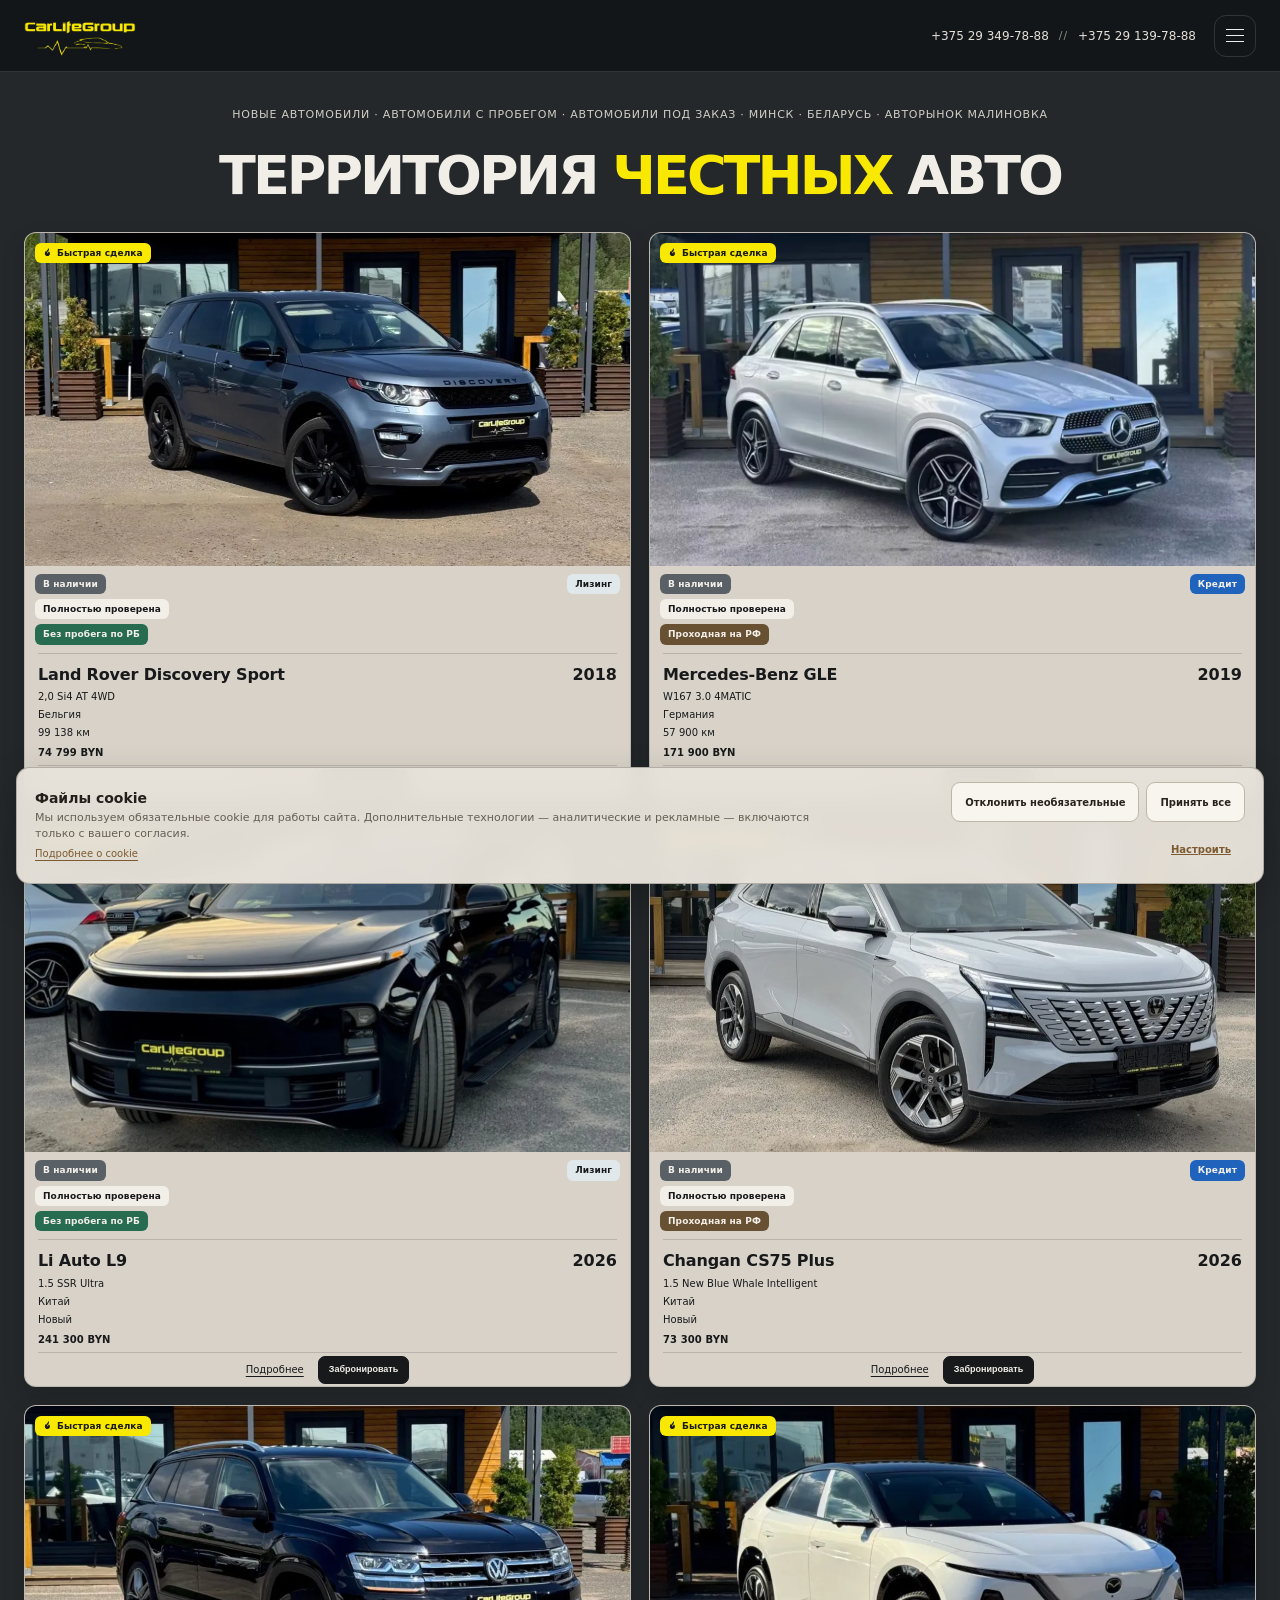
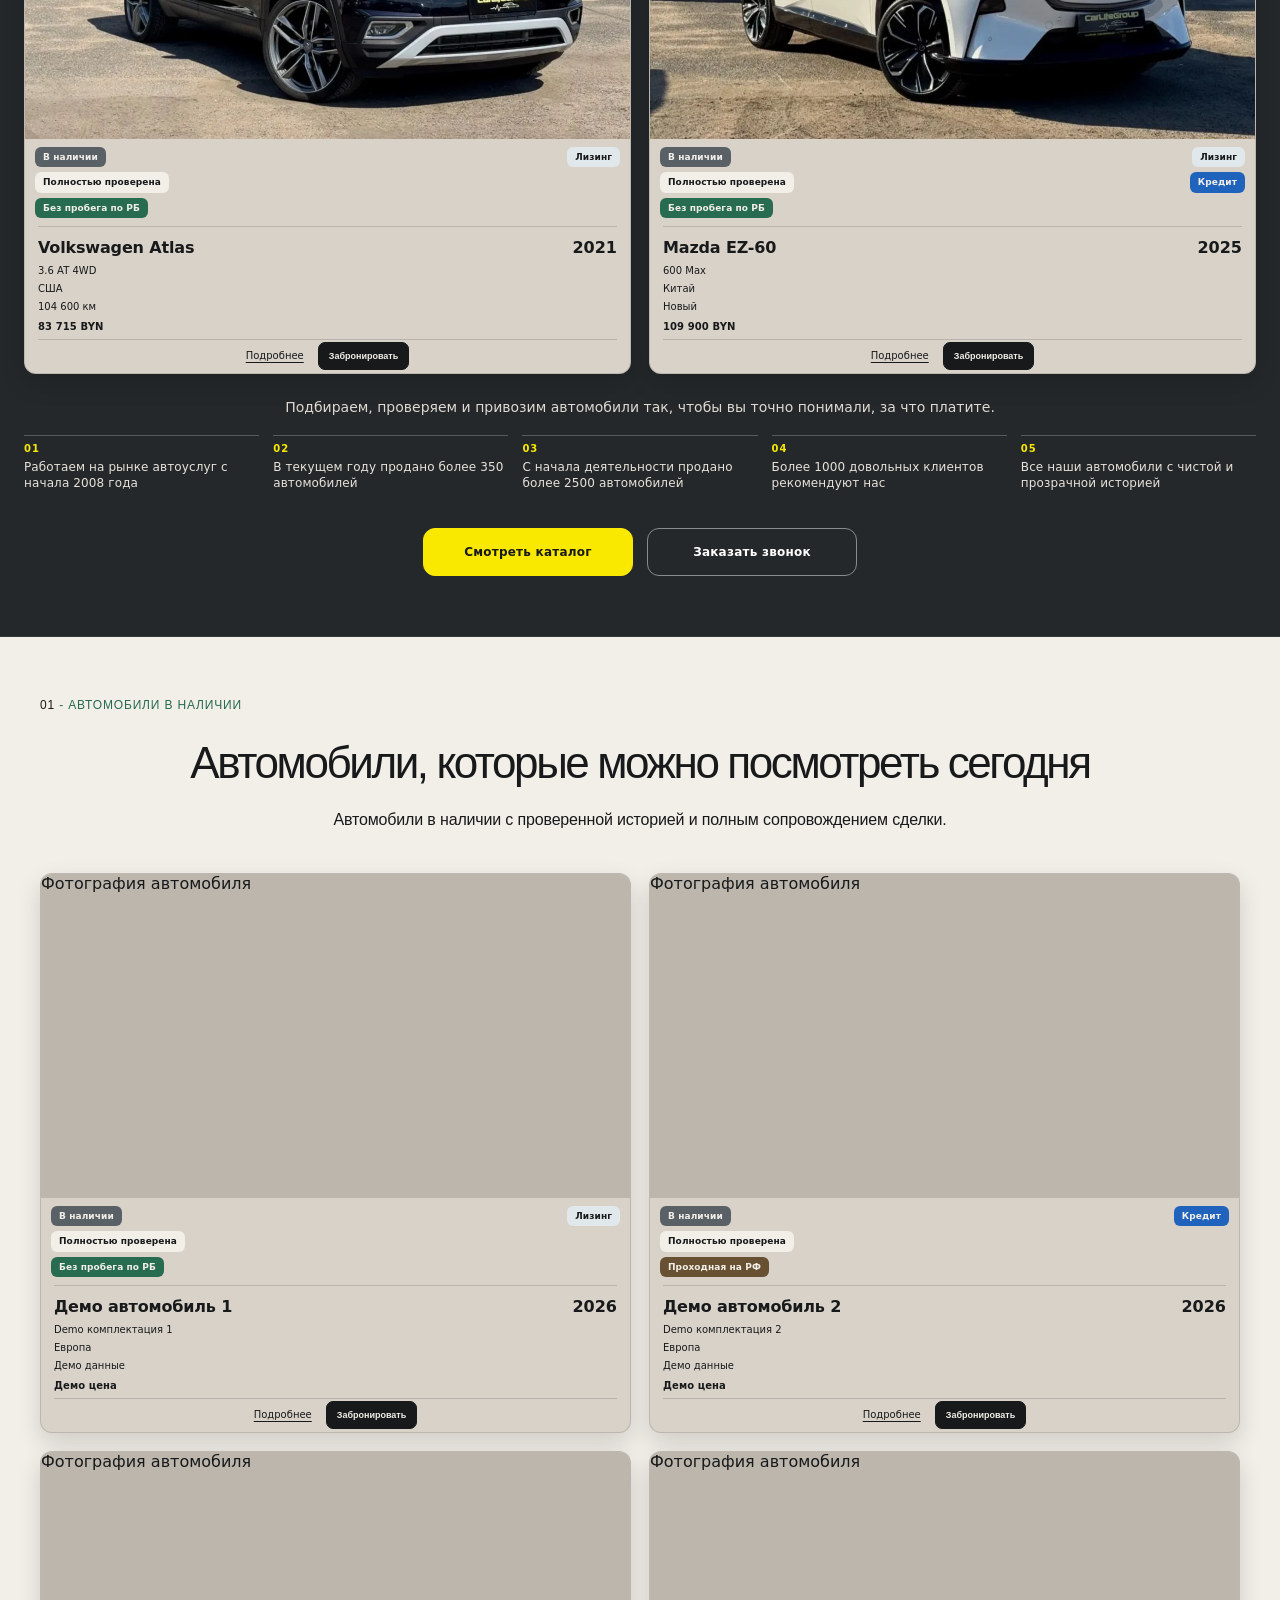
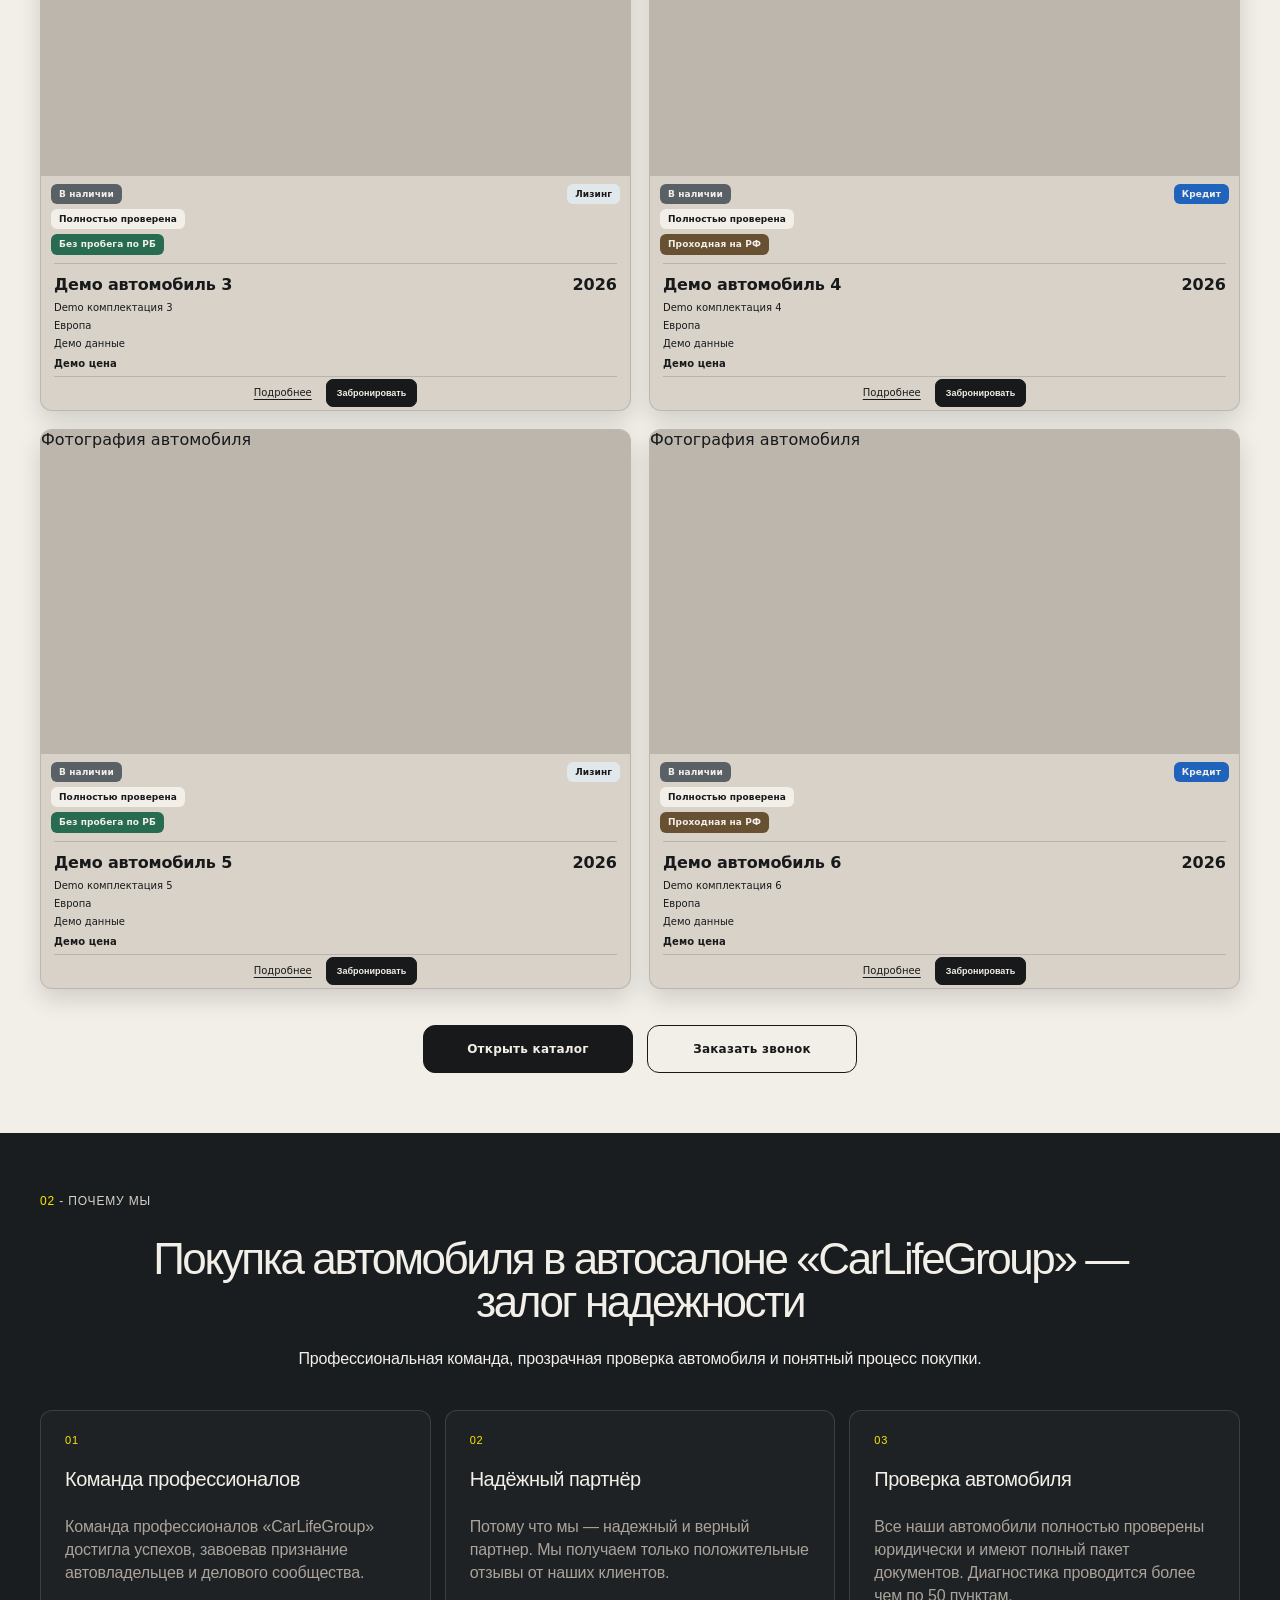
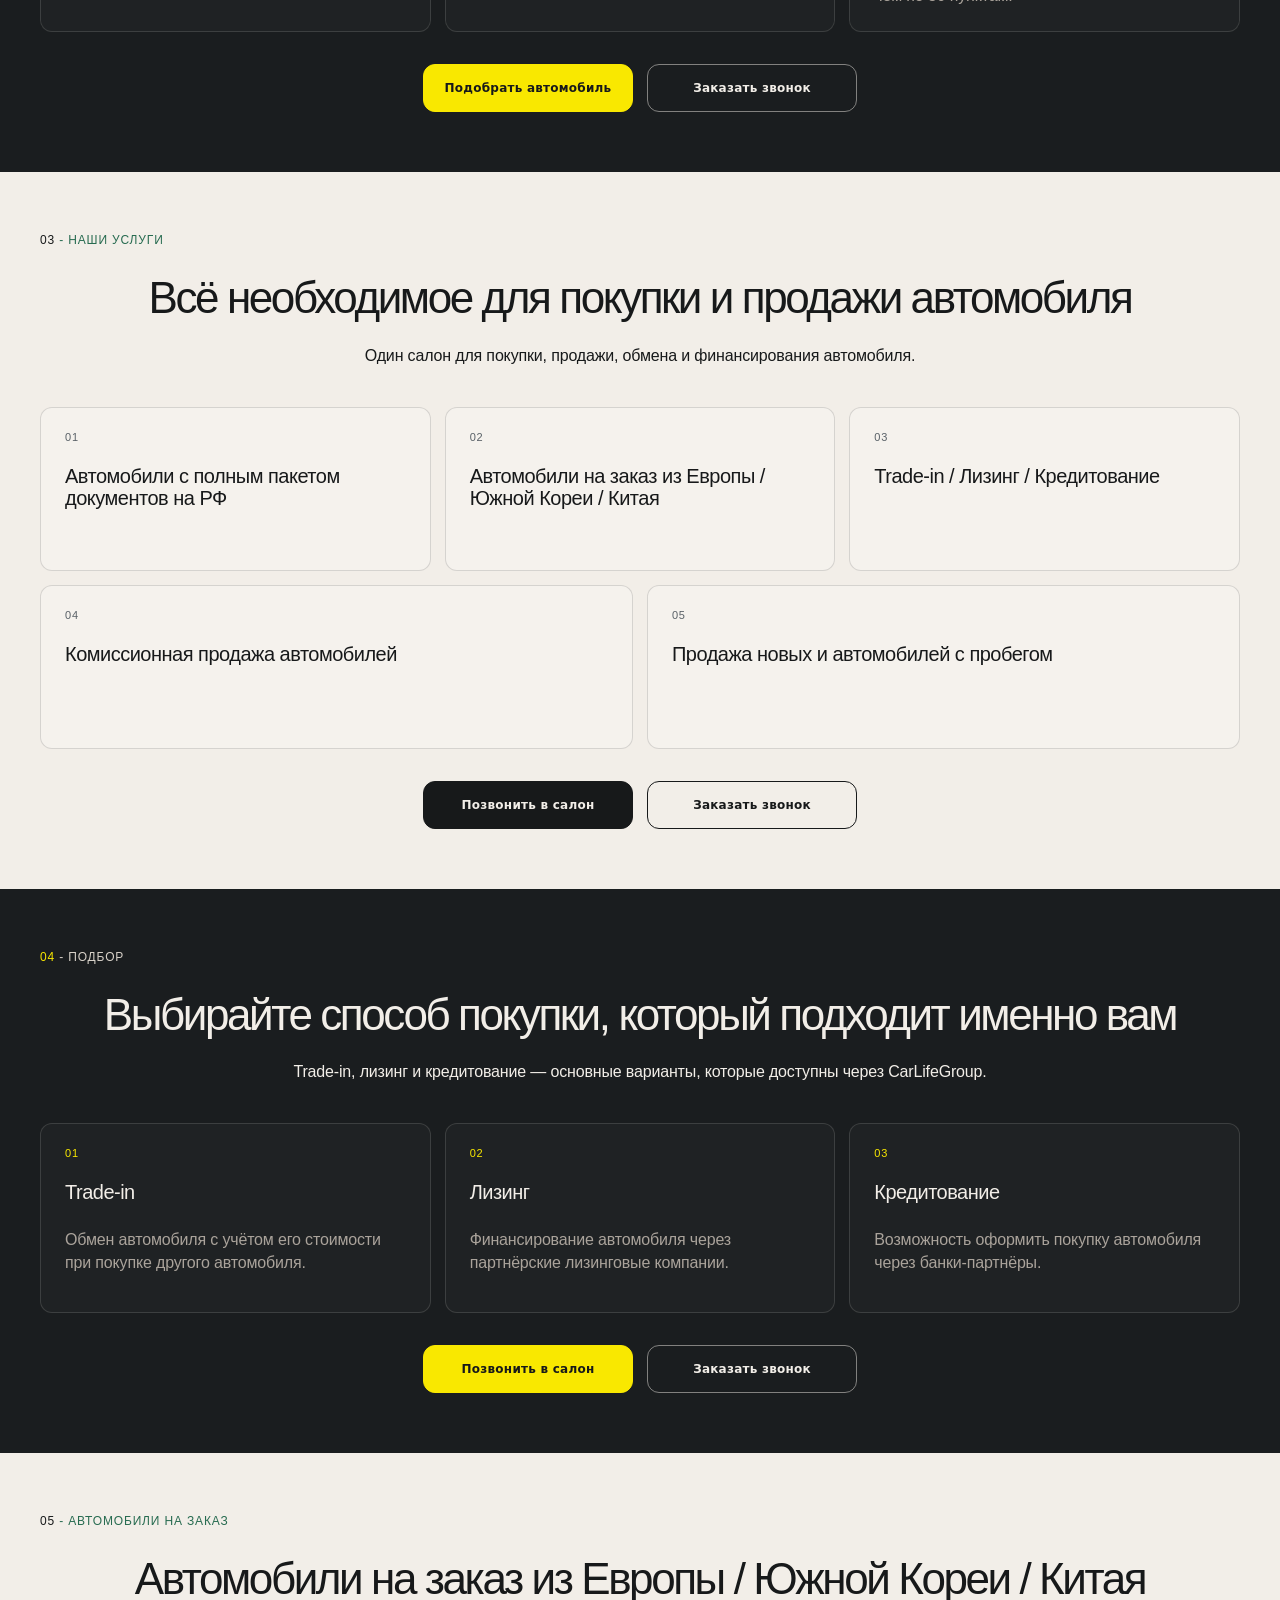
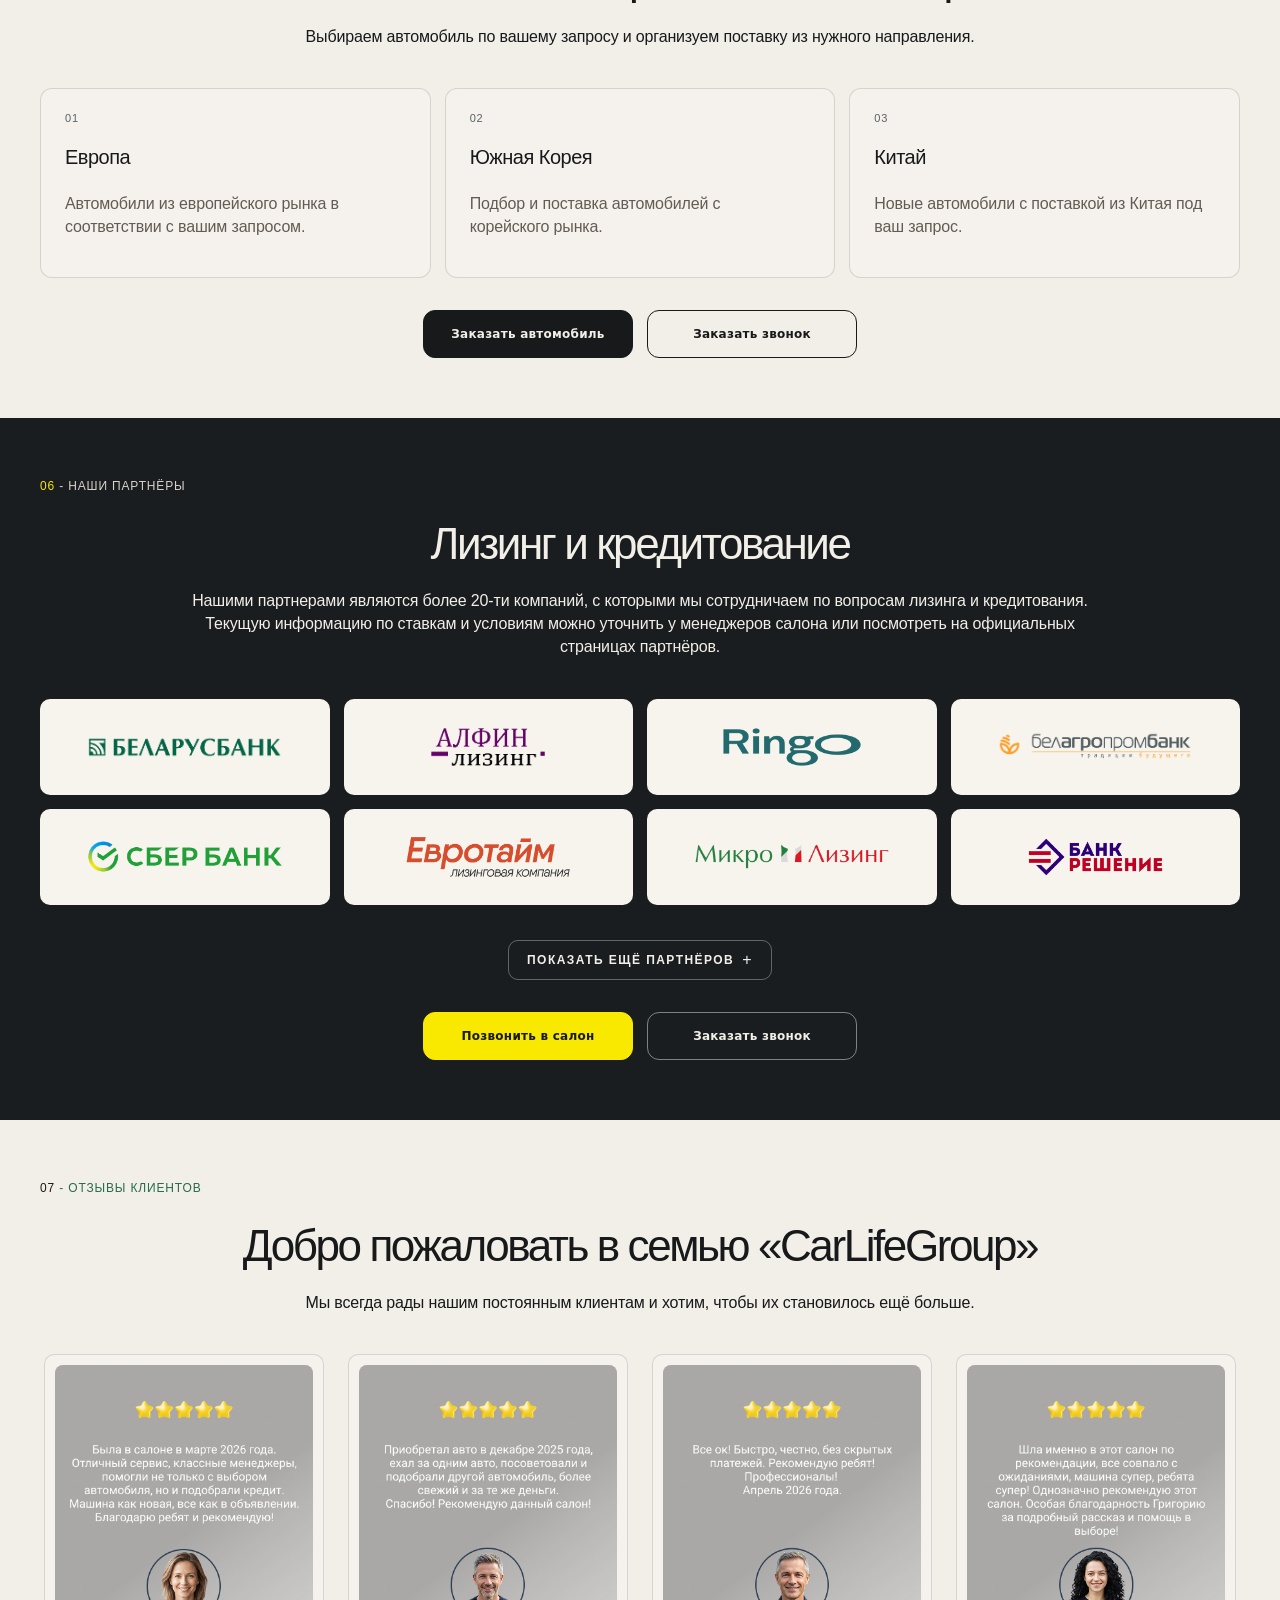
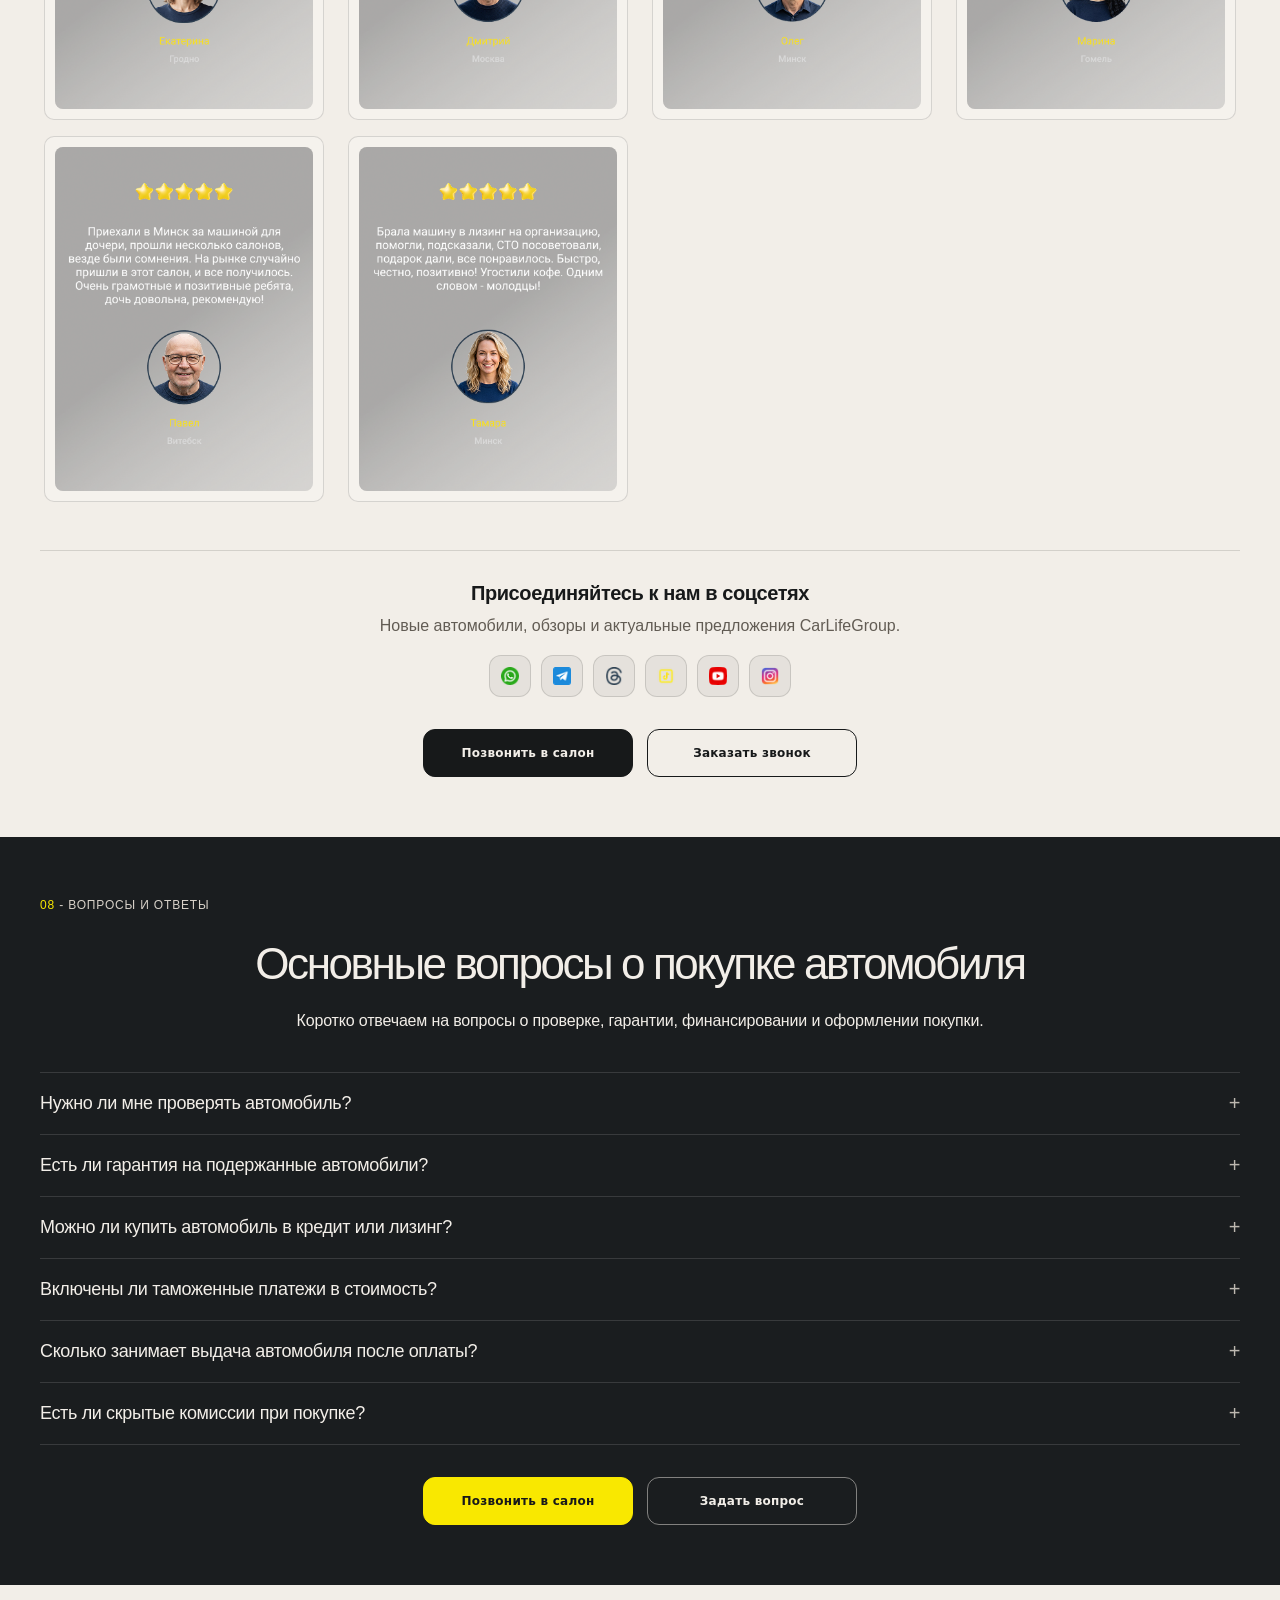
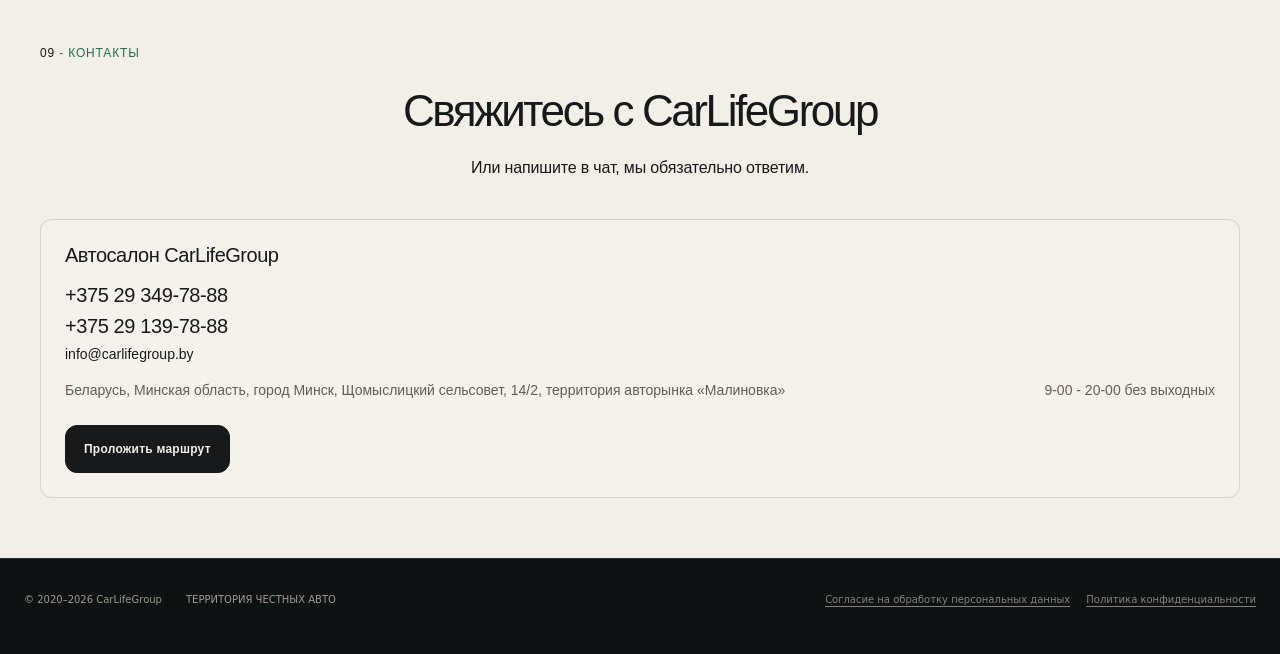
==== commit 17a86076: "25092026" ====
--- a/index.html
+++ b/index.html
@@ -1,23 +1,160 @@
 <!DOCTYPE html>
-<html lang="ru"><head><meta charset="utf-8"/><meta content="width=device-width,initial-scale=1" name="viewport"/><meta content="#111416" name="theme-color"/><meta content="CarLifeGroup — территория честных авто. Автомобили в наличии и под заказ, проверка, документы, trade-in, лизинг и кредитование." name="description"/><title>CarLifeGroup — Территория честных авто</title><link href="styles.css" rel="stylesheet"/></head><body>
+
+<html lang="ru">
+<head>
+<meta charset="utf-8"/>
+<meta content="width=device-width,initial-scale=1" name="viewport"/>
+<meta content="#111416" name="theme-color"/>
+<meta content="CarLifeGroup — территория честных авто. Автомобили в наличии и под заказ, проверка, документы, trade-in, лизинг и кредитование." name="description"/>
+<title>
+   CarLifeGroup — Территория честных авто
+  </title>
+<link crossorigin="" href="https://fonts.gstatic.com" rel="preconnect"/>
+<link href="styles.css" rel="stylesheet"/>
+</head>
+<body>
 <header class="site-header" data-site-header="">
 <div class="header-inner shell">
-<div aria-label="CarLifeGroup" class="brand-logo"><img alt="CarLifeGroup" height="229" src="assets/brand/carlifegroup-logo-desktop.png" width="620"/></div>
+<div aria-label="CarLifeGroup" class="brand-logo">
+<img alt="CarLifeGroup" height="229" src="assets/brand/carlifegroup-logo-desktop.png" width="620"/>
+</div>
 <nav aria-label="Основная навигация" class="desktop-nav">
-<a href="#cars">Автомобили</a><a href="#services">Услуги</a><a href="#selection">Подбор</a><a href="#partners">Партнёры</a><a href="#honest">Почему мы</a><a href="#import">Поставка</a><a href="#reviews">Отзывы</a><a href="#faq">Вопросы</a><a href="#contacts">Контакты</a>
+<a href="#cars">
+      Автомобили
+     </a>
+<a href="#honest">
+      Почему мы
+     </a>
+<a href="#services">
+      Наши услуги
+     </a>
+<a href="#selection">
+      Покупка
+     </a>
+<a href="#import">
+      Заказ
+     </a>
+<a href="#partners">
+      Наши партнеры
+     </a>
+<a href="#reviews">
+      Отзывы
+     </a>
+<a href="#faq">
+      Вопросы
+     </a>
+<a href="#contacts">
+      Контакты
+     </a>
 </nav>
 <div class="header-actions">
-<a class="phone" href="tel:+375293497888">+375 29 349-78-88</a>
-<a class="header-cta button button-secondary" href="#selection">Подобрать автомобиль</a>
-<button aria-controls="mainNav" aria-expanded="false" aria-label="Открыть меню" class="menu-toggle" id="menuToggle" type="button"><i></i><i></i><i></i></button>
+<div class="header-phone-pair">
+<a class="phone" href="tel:+375293497888">
+       +375 29 349-78-88
+      </a>
+<span aria-hidden="true" class="phone-separator">
+       //
+      </span>
+<a class="phone phone-secondary" href="tel:+375291397888">
+       +375 29 139-78-88
+      </a>
+</div>
+<button aria-controls="mainNav" aria-expanded="false" aria-label="Открыть меню" class="menu-toggle" id="menuToggle" type="button">
+<i>
+</i>
+<i>
+</i>
+<i>
+</i>
+</button>
 </div>
 </div>
 </header>
-<div aria-hidden="true" class="menu-backdrop" id="menuBackdrop"></div>
-<nav aria-hidden="true" aria-label="Меню" class="main-nav" id="mainNav" inert>
-<div class="menu-panel-head"><img alt="CarLifeGroup" class="menu-panel-logo" height="229" src="assets/brand/carlifegroup-logo-desktop.png" width="620"/><button aria-label="Закрыть меню" class="menu-close" id="menuClose" type="button"></button></div>
-<a href="#cars"><b>01</b><span>Автомобили</span></a><a href="catalog.html"><b>02</b><span>Каталог</span></a><a href="#selection"><b>03</b><span>Подбор автомобиля</span></a><a href="#import"><b>04</b><span>Автомобили на заказ</span></a><a href="#services"><b>05</b><span>Услуги</span></a><a href="#honest"><b>06</b><span>Почему мы</span></a><a href="#partners"><b>07</b><span>Партнёры</span></a><a href="#reviews"><b>08</b><span>Отзывы</span></a><a href="#faq"><b>09</b><span>Вопросы</span></a><a href="#contacts"><b>10</b><span>Контакты</span></a>
-<div class="menu-footer"><a href="tel:+375293497888">+375 29 349-78-88</a></div>
+<div aria-hidden="true" class="menu-backdrop" id="menuBackdrop">
+</div>
+<nav aria-hidden="true" aria-label="Меню" class="main-nav" id="mainNav" inert="">
+<div class="menu-panel-head">
+<img alt="CarLifeGroup" class="menu-panel-logo" height="229" src="assets/brand/carlifegroup-logo-desktop.png" width="620"/>
+<button aria-label="Закрыть меню" class="menu-close" id="menuClose" type="button">
+</button>
+</div>
+<a href="#cars">
+<b>
+     01
+    </b>
+<span>
+     Автомобили
+    </span>
+</a>
+<a href="#honest">
+<b>
+     02
+    </b>
+<span>
+     Почему мы
+    </span>
+</a>
+<a href="#services">
+<b>
+     03
+    </b>
+<span>
+     Наши услуги
+    </span>
+</a>
+<a href="#selection">
+<b>
+     04
+    </b>
+<span>
+     Покупка
+    </span>
+</a>
+<a href="#import">
+<b>
+     05
+    </b>
+<span>
+     Заказ
+    </span>
+</a>
+<a href="#partners">
+<b>
+     06
+    </b>
+<span>
+     Наши партнеры
+    </span>
+</a>
+<a href="#reviews">
+<b>
+     07
+    </b>
+<span>
+     Отзывы
+    </span>
+</a>
+<a href="#faq">
+<b>
+     08
+    </b>
+<span>
+     Вопросы
+    </span>
+</a>
+<a href="#contacts">
+<b>
+     09
+    </b>
+<span>
+     Контакты
+    </span>
+</a>
+<div class="menu-footer">
+<a href="tel:+375293497888">
+     +375 29 349-78-88
+    </a>
+</div>
 </nav>
 <main id="top">
 <section aria-labelledby="heroTitle" class="hero hero-card-concept" id="hero">
@@ -25,195 +162,1696 @@
 <div class="hero-content-stack">
 <div class="hero-concept-intro">
 <div class="hero-meta-block">
-<p class="hero-meta hero-meta-secondary">НОВЫЕ АВТОМОБИЛИ · АВТОМОБИЛИ С ПРОБЕГОМ · АВТОМОБИЛИ ПОД ЗАКАЗ · МИНСК · БЕЛАРУСЬ · АВТОРЫНОК МАЛИНОВКА</p>
-</div>
-<div class="hero-copy"><h1 id="heroTitle">ТЕРРИТОРИЯ <em>ЧЕСТНЫХ</em> АВТО</h1></div>
+<p class="hero-meta hero-meta-secondary">
+         НОВЫЕ АВТОМОБИЛИ · АВТОМОБИЛИ С ПРОБЕГОМ · АВТОМОБИЛИ ПОД ЗАКАЗ · МИНСК · БЕЛАРУСЬ · АВТОРЫНОК МАЛИНОВКА
+        </p>
+</div>
+<div class="hero-copy">
+<h1 id="heroTitle">
+         ТЕРРИТОРИЯ
+         <em>
+          ЧЕСТНЫХ
+         </em>
+         АВТО
+        </h1>
+</div>
 </div>
 <!-- ДАННЫЕ КАРТОЧЕК: единая редактируемая витрина Hero. Можно оперативно менять тексты, ссылки, фото и набор плашек без перестройки вёрстки. -->
 <div aria-label="Автомобили в Hero" class="hero-featured-cars">
 <div aria-label="6 автомобилей. На узких экранах карточки прокручиваются свайпом влево и вправо." class="hero-carousel-track" id="heroCarsTrack" tabindex="0">
 <article class="hero-car-card">
-  <div class="hero-car-image">
-    <img alt="Land Rover Discovery Sport" decoding="async" fetchpriority="high" height="600" src="assets/hero-cars/1.webp" width="800"/>
-    <span class="hero-car-badge hero-car-badge--quick"><svg class="hero-car-badge-icon" aria-hidden="true" viewBox="0 0 20 20" focusable="false"><path d="M11.9 2.1c.15 2.2-.83 3.48-2.06 4.8-.7.76-1.37 1.52-1.42 2.55-.03.7.18 1.3.66 1.88.13-1.05.58-1.86 1.27-2.56.65-.65 1.17-1.26 1.39-2.16 1.33 1.27 2.18 2.72 2.18 4.43 0 2.94-2.22 5.01-5.03 5.01-2.9 0-5.31-2.14-5.31-5.14 0-2.08 1.05-4.18 2.89-6.08-.06 1.22.2 2.23.83 3.02.05-1.67.73-3.12 1.83-4.48 1.08-1.34 2.34-2.4 2.77-4.27z" fill="currentColor"/></svg><span>Быстрая сделка</span></span>
-  </div>
-  <div class="hero-car-badges-post">
-    <div class="hero-car-badges hero-car-badges-left">
-      <span class="hero-car-badge is-stock">В наличии</span>
-      <span class="hero-car-badge is-checked">Полностью проверена</span>
-      <span class="hero-car-badge is-clean">Без пробега по РБ</span>
-    </div>
-    <div class="hero-car-badges hero-car-badges-right"><span class="hero-car-badge is-lease">Лизинг</span></div>
-  </div>
-  <div class="hero-car-info">
-    <div class="hero-car-row hero-car-row-title"><strong>Land Rover Discovery Sport</strong><span>2018</span></div>
-    <div class="hero-car-row">2,0 Si4 AT 4WD</div>
-    <div class="hero-car-row">Бельгия</div>
-    <div class="hero-car-row">99 138 км</div>
-    <div class="hero-car-row hero-car-row-price"><strong>74 799 BYN</strong></div>
-        <div class="hero-car-more"><a href="https://cars.av.by/land-rover/discovery-sport/131771578" target="_blank" rel="noopener noreferrer">Подробнее</a></div>
-  </div>
+<div class="hero-car-image">
+<img alt="Land Rover Discovery Sport" decoding="async" fetchpriority="high" height="600" src="assets/hero-cars/1.webp" width="800"/>
+<span class="hero-car-badge hero-car-badge--quick">
+<svg aria-hidden="true" class="hero-car-badge-icon" focusable="false" viewbox="0 0 20 20">
+<path d="M11.9 2.1c.15 2.2-.83 3.48-2.06 4.8-.7.76-1.37 1.52-1.42 2.55-.03.7.18 1.3.66 1.88.13-1.05.58-1.86 1.27-2.56.65-.65 1.17-1.26 1.39-2.16 1.33 1.27 2.18 2.72 2.18 4.43 0 2.94-2.22 5.01-5.03 5.01-2.9 0-5.31-2.14-5.31-5.14 0-2.08 1.05-4.18 2.89-6.08-.06 1.22.2 2.23.83 3.02.05-1.67.73-3.12 1.83-4.48 1.08-1.34 2.34-2.4 2.77-4.27z" fill="currentColor">
+</path>
+</svg>
+<span>
+            Быстрая сделка
+           </span>
+</span>
+</div>
+<div class="hero-car-badges-post">
+<div class="hero-car-badges hero-car-badges-left">
+<span class="hero-car-badge is-stock">
+            В наличии
+           </span>
+<span class="hero-car-badge is-checked">
+            Полностью проверена
+           </span>
+<span class="hero-car-badge is-clean">
+            Без пробега по РБ
+           </span>
+</div>
+<div class="hero-car-badges hero-car-badges-right">
+<span class="hero-car-badge is-lease">
+            Лизинг
+           </span>
+</div>
+</div>
+<div class="hero-car-info">
+<div class="hero-car-row hero-car-row-title">
+<strong>
+            Land Rover Discovery Sport
+           </strong>
+<span>
+            2018
+           </span>
+</div>
+<div class="hero-car-row">
+           2,0 Si4 AT 4WD
+          </div>
+<div class="hero-car-row">
+           Бельгия
+          </div>
+<div class="hero-car-row">
+           99 138 км
+          </div>
+<div class="hero-car-row hero-car-row-price">
+<strong>
+            74 799 BYN
+           </strong>
+</div>
+<div class="hero-car-more">
+<a class="hero-car-more-link" href="https://cars.av.by/land-rover/discovery-sport/131771578" rel="noopener noreferrer" target="_blank">
+            Подробнее
+           </a>
+<button class="hero-car-book" data-booking-car="Land Rover Discovery Sport · 2018 · 74 799 BYN" data-booking-open="" type="button">
+            Забронировать
+           </button>
+</div>
+</div>
 </article>
 <article class="hero-car-card">
-  <div class="hero-car-image">
-    <img alt="Mercedes-Benz GLE W167" decoding="async" loading="lazy" height="667" src="assets/hero-cars/2.webp" width="1000"/>
-    <span class="hero-car-badge hero-car-badge--quick"><svg class="hero-car-badge-icon" aria-hidden="true" viewBox="0 0 20 20" focusable="false"><path d="M11.9 2.1c.15 2.2-.83 3.48-2.06 4.8-.7.76-1.37 1.52-1.42 2.55-.03.7.18 1.3.66 1.88.13-1.05.58-1.86 1.27-2.56.65-.65 1.17-1.26 1.39-2.16 1.33 1.27 2.18 2.72 2.18 4.43 0 2.94-2.22 5.01-5.03 5.01-2.9 0-5.31-2.14-5.31-5.14 0-2.08 1.05-4.18 2.89-6.08-.06 1.22.2 2.23.83 3.02.05-1.67.73-3.12 1.83-4.48 1.08-1.34 2.34-2.4 2.77-4.27z" fill="currentColor"/></svg><span>Быстрая сделка</span></span>
-  </div>
-  <div class="hero-car-badges-post">
-    <div class="hero-car-badges hero-car-badges-left">
-      <span class="hero-car-badge is-stock">В наличии</span>
-      <span class="hero-car-badge is-checked">Полностью проверена</span>
-      <span class="hero-car-badge is-rf">Проходная на РФ</span>
-    </div>
-    <div class="hero-car-badges hero-car-badges-right"><span class="hero-car-badge is-credit">Кредит</span></div>
-  </div>
-  <div class="hero-car-info">
-    <div class="hero-car-row hero-car-row-title"><strong>Mercedes-Benz GLE</strong><span>2019</span></div>
-    <div class="hero-car-row">W167 3.0 4MATIC</div>
-    <div class="hero-car-row">Германия</div>
-    <div class="hero-car-row">57 900 км</div>
-    <div class="hero-car-row hero-car-row-price"><strong>171 900 BYN</strong></div>
-    <div class="hero-car-more"><a href="https://cars.av.by/mercedes-benz/gle/121076776" target="_blank" rel="noopener noreferrer">Подробнее</a></div>
-  </div>
+<div class="hero-car-image">
+<img alt="Mercedes-Benz GLE W167" decoding="async" height="667" loading="lazy" src="assets/hero-cars/2.webp" width="1000"/>
+<span class="hero-car-badge hero-car-badge--quick">
+<svg aria-hidden="true" class="hero-car-badge-icon" focusable="false" viewbox="0 0 20 20">
+<path d="M11.9 2.1c.15 2.2-.83 3.48-2.06 4.8-.7.76-1.37 1.52-1.42 2.55-.03.7.18 1.3.66 1.88.13-1.05.58-1.86 1.27-2.56.65-.65 1.17-1.26 1.39-2.16 1.33 1.27 2.18 2.72 2.18 4.43 0 2.94-2.22 5.01-5.03 5.01-2.9 0-5.31-2.14-5.31-5.14 0-2.08 1.05-4.18 2.89-6.08-.06 1.22.2 2.23.83 3.02.05-1.67.73-3.12 1.83-4.48 1.08-1.34 2.34-2.4 2.77-4.27z" fill="currentColor">
+</path>
+</svg>
+<span>
+            Быстрая сделка
+           </span>
+</span>
+</div>
+<div class="hero-car-badges-post">
+<div class="hero-car-badges hero-car-badges-left">
+<span class="hero-car-badge is-stock">
+            В наличии
+           </span>
+<span class="hero-car-badge is-checked">
+            Полностью проверена
+           </span>
+<span class="hero-car-badge is-rf">
+            Проходная на РФ
+           </span>
+</div>
+<div class="hero-car-badges hero-car-badges-right">
+<span class="hero-car-badge is-credit">
+            Кредит
+           </span>
+</div>
+</div>
+<div class="hero-car-info">
+<div class="hero-car-row hero-car-row-title">
+<strong>
+            Mercedes-Benz GLE
+           </strong>
+<span>
+            2019
+           </span>
+</div>
+<div class="hero-car-row">
+           W167 3.0 4MATIC
+          </div>
+<div class="hero-car-row">
+           Германия
+          </div>
+<div class="hero-car-row">
+           57 900 км
+          </div>
+<div class="hero-car-row hero-car-row-price">
+<strong>
+            171 900 BYN
+           </strong>
+</div>
+<div class="hero-car-more">
+<a class="hero-car-more-link" href="https://cars.av.by/mercedes-benz/gle/121076776" rel="noopener noreferrer" target="_blank">
+            Подробнее
+           </a>
+<button class="hero-car-book" data-booking-car="Mercedes-Benz GLE · 2019 · 171 900 BYN" data-booking-open="" type="button">
+            Забронировать
+           </button>
+</div>
+</div>
 </article>
 <article class="hero-car-card">
-  <div class="hero-car-image">
-    <img alt="Li Auto L9" decoding="async" loading="lazy" height="667" src="assets/hero-cars/3.webp" width="1000"/>
-    <span class="hero-car-badge hero-car-badge--quick"><svg class="hero-car-badge-icon" aria-hidden="true" viewBox="0 0 20 20" focusable="false"><path d="M11.9 2.1c.15 2.2-.83 3.48-2.06 4.8-.7.76-1.37 1.52-1.42 2.55-.03.7.18 1.3.66 1.88.13-1.05.58-1.86 1.27-2.56.65-.65 1.17-1.26 1.39-2.16 1.33 1.27 2.18 2.72 2.18 4.43 0 2.94-2.22 5.01-5.03 5.01-2.9 0-5.31-2.14-5.31-5.14 0-2.08 1.05-4.18 2.89-6.08-.06 1.22.2 2.23.83 3.02.05-1.67.73-3.12 1.83-4.48 1.08-1.34 2.34-2.4 2.77-4.27z" fill="currentColor"/></svg><span>Быстрая сделка</span></span>
-  </div>
-  <div class="hero-car-badges-post">
-    <div class="hero-car-badges hero-car-badges-left">
-      <span class="hero-car-badge is-stock">В наличии</span>
-      <span class="hero-car-badge is-checked">Полностью проверена</span>
-      <span class="hero-car-badge is-clean">Без пробега по РБ</span>
-    </div>
-    <div class="hero-car-badges hero-car-badges-right"><span class="hero-car-badge is-lease">Лизинг</span></div>
-  </div>
-  <div class="hero-car-info">
-    <div class="hero-car-row hero-car-row-title"><strong>Li Auto L9</strong><span>2026</span></div>
-    <div class="hero-car-row">1.5 SSR Ultra</div>
-    <div class="hero-car-row">Китай</div>
-    <div class="hero-car-row">Новый</div>
-    <div class="hero-car-row hero-car-row-price"><strong>241 300 BYN</strong></div>
-    <div class="hero-car-more"><a href="https://salon.av.by/li-auto_l9_14474" target="_blank" rel="noopener noreferrer">Подробнее</a></div>
-  </div>
+<div class="hero-car-image">
+<img alt="Li Auto L9" decoding="async" height="667" loading="lazy" src="assets/hero-cars/3.webp" width="1000"/>
+<span class="hero-car-badge hero-car-badge--quick">
+<svg aria-hidden="true" class="hero-car-badge-icon" focusable="false" viewbox="0 0 20 20">
+<path d="M11.9 2.1c.15 2.2-.83 3.48-2.06 4.8-.7.76-1.37 1.52-1.42 2.55-.03.7.18 1.3.66 1.88.13-1.05.58-1.86 1.27-2.56.65-.65 1.17-1.26 1.39-2.16 1.33 1.27 2.18 2.72 2.18 4.43 0 2.94-2.22 5.01-5.03 5.01-2.9 0-5.31-2.14-5.31-5.14 0-2.08 1.05-4.18 2.89-6.08-.06 1.22.2 2.23.83 3.02.05-1.67.73-3.12 1.83-4.48 1.08-1.34 2.34-2.4 2.77-4.27z" fill="currentColor">
+</path>
+</svg>
+<span>
+            Быстрая сделка
+           </span>
+</span>
+</div>
+<div class="hero-car-badges-post">
+<div class="hero-car-badges hero-car-badges-left">
+<span class="hero-car-badge is-stock">
+            В наличии
+           </span>
+<span class="hero-car-badge is-checked">
+            Полностью проверена
+           </span>
+<span class="hero-car-badge is-clean">
+            Без пробега по РБ
+           </span>
+</div>
+<div class="hero-car-badges hero-car-badges-right">
+<span class="hero-car-badge is-lease">
+            Лизинг
+           </span>
+</div>
+</div>
+<div class="hero-car-info">
+<div class="hero-car-row hero-car-row-title">
+<strong>
+            Li Auto L9
+           </strong>
+<span>
+            2026
+           </span>
+</div>
+<div class="hero-car-row">
+           1.5 SSR Ultra
+          </div>
+<div class="hero-car-row">
+           Китай
+          </div>
+<div class="hero-car-row">
+           Новый
+          </div>
+<div class="hero-car-row hero-car-row-price">
+<strong>
+            241 300 BYN
+           </strong>
+</div>
+<div class="hero-car-more">
+<a class="hero-car-more-link" href="https://salon.av.by/li-auto_l9_14474" rel="noopener noreferrer" target="_blank">
+            Подробнее
+           </a>
+<button class="hero-car-book" data-booking-car="Li Auto L9 · 2026 · 241 300 BYN" data-booking-open="" type="button">
+            Забронировать
+           </button>
+</div>
+</div>
 </article>
 <article class="hero-car-card">
-  <div class="hero-car-image">
-    <img alt="Changan CS75 Plus" decoding="async" loading="lazy" height="667" src="assets/hero-cars/4.webp" width="1000"/>
-    <span class="hero-car-badge hero-car-badge--quick"><svg class="hero-car-badge-icon" aria-hidden="true" viewBox="0 0 20 20" focusable="false"><path d="M11.9 2.1c.15 2.2-.83 3.48-2.06 4.8-.7.76-1.37 1.52-1.42 2.55-.03.7.18 1.3.66 1.88.13-1.05.58-1.86 1.27-2.56.65-.65 1.17-1.26 1.39-2.16 1.33 1.27 2.18 2.72 2.18 4.43 0 2.94-2.22 5.01-5.03 5.01-2.9 0-5.31-2.14-5.31-5.14 0-2.08 1.05-4.18 2.89-6.08-.06 1.22.2 2.23.83 3.02.05-1.67.73-3.12 1.83-4.48 1.08-1.34 2.34-2.4 2.77-4.27z" fill="currentColor"/></svg><span>Быстрая сделка</span></span>
-  </div>
-  <div class="hero-car-badges-post">
-    <div class="hero-car-badges hero-car-badges-left">
-      <span class="hero-car-badge is-stock">В наличии</span>
-      <span class="hero-car-badge is-checked">Полностью проверена</span>
-      <span class="hero-car-badge is-rf">Проходная на РФ</span>
-    </div>
-    <div class="hero-car-badges hero-car-badges-right"><span class="hero-car-badge is-credit">Кредит</span></div>
-  </div>
-  <div class="hero-car-info">
-    <div class="hero-car-row hero-car-row-title"><strong>Changan CS75 Plus</strong><span>2026</span></div>
-    <div class="hero-car-row">1.5 New Blue Whale Intelligent</div>
-    <div class="hero-car-row">Китай</div>
-    <div class="hero-car-row">Новый</div>
-    <div class="hero-car-row hero-car-row-price"><strong>73 300 BYN</strong></div>
-    <div class="hero-car-more"><a href="https://salon.av.by/changan_cs75-plus_13094" target="_blank" rel="noopener noreferrer">Подробнее</a></div>
-  </div>
+<div class="hero-car-image">
+<img alt="Changan CS75 Plus" decoding="async" height="667" loading="lazy" src="assets/hero-cars/4.webp" width="1000"/>
+<span class="hero-car-badge hero-car-badge--quick">
+<svg aria-hidden="true" class="hero-car-badge-icon" focusable="false" viewbox="0 0 20 20">
+<path d="M11.9 2.1c.15 2.2-.83 3.48-2.06 4.8-.7.76-1.37 1.52-1.42 2.55-.03.7.18 1.3.66 1.88.13-1.05.58-1.86 1.27-2.56.65-.65 1.17-1.26 1.39-2.16 1.33 1.27 2.18 2.72 2.18 4.43 0 2.94-2.22 5.01-5.03 5.01-2.9 0-5.31-2.14-5.31-5.14 0-2.08 1.05-4.18 2.89-6.08-.06 1.22.2 2.23.83 3.02.05-1.67.73-3.12 1.83-4.48 1.08-1.34 2.34-2.4 2.77-4.27z" fill="currentColor">
+</path>
+</svg>
+<span>
+            Быстрая сделка
+           </span>
+</span>
+</div>
+<div class="hero-car-badges-post">
+<div class="hero-car-badges hero-car-badges-left">
+<span class="hero-car-badge is-stock">
+            В наличии
+           </span>
+<span class="hero-car-badge is-checked">
+            Полностью проверена
+           </span>
+<span class="hero-car-badge is-rf">
+            Проходная на РФ
+           </span>
+</div>
+<div class="hero-car-badges hero-car-badges-right">
+<span class="hero-car-badge is-credit">
+            Кредит
+           </span>
+</div>
+</div>
+<div class="hero-car-info">
+<div class="hero-car-row hero-car-row-title">
+<strong>
+            Changan CS75 Plus
+           </strong>
+<span>
+            2026
+           </span>
+</div>
+<div class="hero-car-row">
+           1.5 New Blue Whale Intelligent
+          </div>
+<div class="hero-car-row">
+           Китай
+          </div>
+<div class="hero-car-row">
+           Новый
+          </div>
+<div class="hero-car-row hero-car-row-price">
+<strong>
+            73 300 BYN
+           </strong>
+</div>
+<div class="hero-car-more">
+<a class="hero-car-more-link" href="https://salon.av.by/changan_cs75-plus_13094" rel="noopener noreferrer" target="_blank">
+            Подробнее
+           </a>
+<button class="hero-car-book" data-booking-car="Changan CS75 Plus · 2026 · 73 300 BYN" data-booking-open="" type="button">
+            Забронировать
+           </button>
+</div>
+</div>
 </article>
 <article class="hero-car-card">
-  <div class="hero-car-image">
-    <img alt="Volkswagen Atlas" decoding="async" loading="lazy" height="667" src="assets/hero-cars/5.webp" width="1000"/>
-    <span class="hero-car-badge hero-car-badge--quick"><svg class="hero-car-badge-icon" aria-hidden="true" viewBox="0 0 20 20" focusable="false"><path d="M11.9 2.1c.15 2.2-.83 3.48-2.06 4.8-.7.76-1.37 1.52-1.42 2.55-.03.7.18 1.3.66 1.88.13-1.05.58-1.86 1.27-2.56.65-.65 1.17-1.26 1.39-2.16 1.33 1.27 2.18 2.72 2.18 4.43 0 2.94-2.22 5.01-5.03 5.01-2.9 0-5.31-2.14-5.31-5.14 0-2.08 1.05-4.18 2.89-6.08-.06 1.22.2 2.23.83 3.02.05-1.67.73-3.12 1.83-4.48 1.08-1.34 2.34-2.4 2.77-4.27z" fill="currentColor"/></svg><span>Быстрая сделка</span></span>
-  </div>
-  <div class="hero-car-badges-post">
-    <div class="hero-car-badges hero-car-badges-left">
-      <span class="hero-car-badge is-stock">В наличии</span>
-      <span class="hero-car-badge is-checked">Полностью проверена</span>
-      <span class="hero-car-badge is-clean">Без пробега по РБ</span>
-    </div>
-    <div class="hero-car-badges hero-car-badges-right"><span class="hero-car-badge is-lease">Лизинг</span></div>
-  </div>
-  <div class="hero-car-info">
-    <div class="hero-car-row hero-car-row-title"><strong>Volkswagen Atlas</strong><span>2021</span></div>
-    <div class="hero-car-row">3.6 AT 4WD</div>
-    <div class="hero-car-row">США</div>
-    <div class="hero-car-row">104 600 км</div>
-    <div class="hero-car-row hero-car-row-price"><strong>83 715 BYN</strong></div>
-    <div class="hero-car-more"><a href="https://cars.av.by/volkswagen/atlas/135411663" target="_blank" rel="noopener noreferrer">Подробнее</a></div>
-  </div>
+<div class="hero-car-image">
+<img alt="Volkswagen Atlas" decoding="async" height="667" loading="lazy" src="assets/hero-cars/5.webp" width="1000"/>
+<span class="hero-car-badge hero-car-badge--quick">
+<svg aria-hidden="true" class="hero-car-badge-icon" focusable="false" viewbox="0 0 20 20">
+<path d="M11.9 2.1c.15 2.2-.83 3.48-2.06 4.8-.7.76-1.37 1.52-1.42 2.55-.03.7.18 1.3.66 1.88.13-1.05.58-1.86 1.27-2.56.65-.65 1.17-1.26 1.39-2.16 1.33 1.27 2.18 2.72 2.18 4.43 0 2.94-2.22 5.01-5.03 5.01-2.9 0-5.31-2.14-5.31-5.14 0-2.08 1.05-4.18 2.89-6.08-.06 1.22.2 2.23.83 3.02.05-1.67.73-3.12 1.83-4.48 1.08-1.34 2.34-2.4 2.77-4.27z" fill="currentColor">
+</path>
+</svg>
+<span>
+            Быстрая сделка
+           </span>
+</span>
+</div>
+<div class="hero-car-badges-post">
+<div class="hero-car-badges hero-car-badges-left">
+<span class="hero-car-badge is-stock">
+            В наличии
+           </span>
+<span class="hero-car-badge is-checked">
+            Полностью проверена
+           </span>
+<span class="hero-car-badge is-clean">
+            Без пробега по РБ
+           </span>
+</div>
+<div class="hero-car-badges hero-car-badges-right">
+<span class="hero-car-badge is-lease">
+            Лизинг
+           </span>
+</div>
+</div>
+<div class="hero-car-info">
+<div class="hero-car-row hero-car-row-title">
+<strong>
+            Volkswagen Atlas
+           </strong>
+<span>
+            2021
+           </span>
+</div>
+<div class="hero-car-row">
+           3.6 AT 4WD
+          </div>
+<div class="hero-car-row">
+           США
+          </div>
+<div class="hero-car-row">
+           104 600 км
+          </div>
+<div class="hero-car-row hero-car-row-price">
+<strong>
+            83 715 BYN
+           </strong>
+</div>
+<div class="hero-car-more">
+<a class="hero-car-more-link" href="https://cars.av.by/volkswagen/atlas/135411663" rel="noopener noreferrer" target="_blank">
+            Подробнее
+           </a>
+<button class="hero-car-book" data-booking-car="Volkswagen Atlas · 2021 · 83 715 BYN" data-booking-open="" type="button">
+            Забронировать
+           </button>
+</div>
+</div>
 </article>
 <article class="hero-car-card">
-  <div class="hero-car-image">
-    <img alt="Mazda EZ-60" decoding="async" loading="lazy" height="667" src="assets/hero-cars/6.webp" width="1000"/>
-    <span class="hero-car-badge hero-car-badge--quick"><svg class="hero-car-badge-icon" aria-hidden="true" viewBox="0 0 20 20" focusable="false"><path d="M11.9 2.1c.15 2.2-.83 3.48-2.06 4.8-.7.76-1.37 1.52-1.42 2.55-.03.7.18 1.3.66 1.88.13-1.05.58-1.86 1.27-2.56.65-.65 1.17-1.26 1.39-2.16 1.33 1.27 2.18 2.72 2.18 4.43 0 2.94-2.22 5.01-5.03 5.01-2.9 0-5.31-2.14-5.31-5.14 0-2.08 1.05-4.18 2.89-6.08-.06 1.22.2 2.23.83 3.02.05-1.67.73-3.12 1.83-4.48 1.08-1.34 2.34-2.4 2.77-4.27z" fill="currentColor"/></svg><span>Быстрая сделка</span></span>
-  </div>
-  <div class="hero-car-badges-post">
-    <div class="hero-car-badges hero-car-badges-left">
-      <span class="hero-car-badge is-stock">В наличии</span>
-      <span class="hero-car-badge is-checked">Полностью проверена</span>
-      <span class="hero-car-badge is-clean">Без пробега по РБ</span>
-    </div>
-    <div class="hero-car-badges hero-car-badges-right"><span class="hero-car-badge is-lease">Лизинг</span><span class="hero-car-badge is-credit">Кредит</span></div>
-  </div>
-  <div class="hero-car-info">
-    <div class="hero-car-row hero-car-row-title"><strong>Mazda EZ-60</strong><span>2025</span></div>
-    <div class="hero-car-row">600 Max</div>
-    <div class="hero-car-row">Китай</div>
-    <div class="hero-car-row">Новый</div>
-    <div class="hero-car-row hero-car-row-price"><strong>109 900 BYN</strong></div>
-    <div class="hero-car-more"><a href="https://salon.av.by/mazda_ez-60_10963" target="_blank" rel="noopener noreferrer">Подробнее</a></div>
-  </div>
+<div class="hero-car-image">
+<img alt="Mazda EZ-60" decoding="async" height="667" loading="lazy" src="assets/hero-cars/6.webp" width="1000"/>
+<span class="hero-car-badge hero-car-badge--quick">
+<svg aria-hidden="true" class="hero-car-badge-icon" focusable="false" viewbox="0 0 20 20">
+<path d="M11.9 2.1c.15 2.2-.83 3.48-2.06 4.8-.7.76-1.37 1.52-1.42 2.55-.03.7.18 1.3.66 1.88.13-1.05.58-1.86 1.27-2.56.65-.65 1.17-1.26 1.39-2.16 1.33 1.27 2.18 2.72 2.18 4.43 0 2.94-2.22 5.01-5.03 5.01-2.9 0-5.31-2.14-5.31-5.14 0-2.08 1.05-4.18 2.89-6.08-.06 1.22.2 2.23.83 3.02.05-1.67.73-3.12 1.83-4.48 1.08-1.34 2.34-2.4 2.77-4.27z" fill="currentColor">
+</path>
+</svg>
+<span>
+            Быстрая сделка
+           </span>
+</span>
+</div>
+<div class="hero-car-badges-post">
+<div class="hero-car-badges hero-car-badges-left">
+<span class="hero-car-badge is-stock">
+            В наличии
+           </span>
+<span class="hero-car-badge is-checked">
+            Полностью проверена
+           </span>
+<span class="hero-car-badge is-clean">
+            Без пробега по РБ
+           </span>
+</div>
+<div class="hero-car-badges hero-car-badges-right">
+<span class="hero-car-badge is-lease">
+            Лизинг
+           </span>
+<span class="hero-car-badge is-credit">
+            Кредит
+           </span>
+</div>
+</div>
+<div class="hero-car-info">
+<div class="hero-car-row hero-car-row-title">
+<strong>
+            Mazda EZ-60
+           </strong>
+<span>
+            2025
+           </span>
+</div>
+<div class="hero-car-row">
+           600 Max
+          </div>
+<div class="hero-car-row">
+           Китай
+          </div>
+<div class="hero-car-row">
+           Новый
+          </div>
+<div class="hero-car-row hero-car-row-price">
+<strong>
+            109 900 BYN
+           </strong>
+</div>
+<div class="hero-car-more">
+<a class="hero-car-more-link" href="https://salon.av.by/mazda_ez-60_10963" rel="noopener noreferrer" target="_blank">
+            Подробнее
+           </a>
+<button class="hero-car-book" data-booking-car="Mazda EZ-60 · 2025 · 109 900 BYN" data-booking-open="" type="button">
+            Забронировать
+           </button>
+</div>
+</div>
 </article>
 </div>
 <div aria-label="Свайп по автомобилям" class="hero-carousel-controls">
-<button aria-label="Предыдущий автомобиль" class="hero-carousel-arrow" data-carousel-prev="" type="button">←</button>
-<div aria-live="polite" class="hero-carousel-meta"><span>Свайпните влево или вправо,<br/>чтобы посмотреть следующие автомобили</span><span class="hero-carousel-count">1 / 6</span></div>
-<button aria-label="Следующий автомобиль" class="hero-carousel-arrow" data-carousel-next="" type="button">→</button>
-</div>
-</div>
-<p class="hero-car-lead">Подбираем, проверяем и привозим автомобили так, чтобы вы точно понимали, за что платите.</p>
+<button aria-label="Предыдущий автомобиль" class="hero-carousel-arrow" data-carousel-prev="" type="button">
+         ←
+        </button>
+<div aria-live="polite" class="hero-carousel-meta">
+<span>
+          Свайпните влево или вправо,
+          <br/>
+          чтобы посмотреть следующие автомобили
+         </span>
+<span class="hero-carousel-count">
+          1 / 6
+         </span>
+</div>
+<button aria-label="Следующий автомобиль" class="hero-carousel-arrow" data-carousel-next="" type="button">
+         →
+        </button>
+</div>
+</div>
+<p class="hero-car-lead">
+       Подбираем, проверяем и привозим автомобили так, чтобы вы точно понимали, за что платите.
+      </p>
 <div aria-label="Факты о CarLifeGroup" class="hero-proof" id="heroProof">
-<div><strong>01</strong><span>Работаем на рынке автоуслуг с начала 2008 года</span></div>
-<div><strong>02</strong><span>В текущем году продано более 350 автомобилей</span></div>
-<div><strong>03</strong><span>С начала деятельности продано более 2500 автомобилей</span></div>
-<div><strong>04</strong><span>Более 1000 довольных клиентов рекомендуют нас</span></div>
-<div><strong>05</strong><span>Все наши автомобили с чистой и прозрачной историей</span></div>
+<div>
+<strong>
+         01
+        </strong>
+<span>
+         Работаем на рынке автоуслуг с начала 2008 года
+        </span>
+</div>
+<div>
+<strong>
+         02
+        </strong>
+<span>
+         В текущем году продано более 350 автомобилей
+        </span>
+</div>
+<div>
+<strong>
+         03
+        </strong>
+<span>
+         С начала деятельности продано более 2500 автомобилей
+        </span>
+</div>
+<div>
+<strong>
+         04
+        </strong>
+<span>
+         Более 1000 довольных клиентов рекомендуют нас
+        </span>
+</div>
+<div>
+<strong>
+         05
+        </strong>
+<span>
+         Все наши автомобили с чистой и прозрачной историей
+        </span>
+</div>
 </div>
 </div>
 <div class="hero-concept-actions">
-<a class="button cta-system button-primary" data-placeholder-link="" href="#placeholder">Смотреть каталог</a>
-<a class="button cta-system button-secondary" data-placeholder-link="" href="#placeholder">Заказать звонок</a>
+<a class="button cta-system button-primary" href="#cars">
+       Смотреть каталог
+      </a>
+<a class="button cta-system cta-call button-secondary" data-callback-open="" href="#callbackModal">
+       Заказать звонок
+      </a>
 </div>
 </div>
 </section>
-<section class="has-section-cta section section-light" id="cars">
+<section class="section section-light section-standard section-with-cta" id="cars">
 <div class="shell">
-<div class="section-head"><div><p class="eyebrow eyebrow-dark"><span></span> АВТОМОБИЛИ В НАЛИЧИИ</p><h2>Автомобили, которые<br/><em>можно посмотреть сегодня.</em></h2></div><a class="button button-dark" href="catalog.html">Открыть каталог</a></div>
-<div class="car-grid">
-<article class="car-card"><a class="car-photo" href="cars/bmw-x5-g05.html"><span class="tag">В наличии</span><span class="origin">Европа</span><img alt="BMW X5 G05" decoding="async" height="600" loading="lazy" src="assets/car-bmw-x5.webp" width="900"><span class="photo-link">Подробнее ↗</span></a><div class="car-body"><div class="car-top"><div><p class="car-kicker">BMW · X5 · G05</p><h3>xDrive30d M Sport</h3></div><strong class="car-year">2022</strong></div><div class="car-price"><b>189 900 BYN</b><span>≈ $58 200 · ≈ €53 400</span></div><div class="specs"><span>68 400 км</span><span>Дизель 3.0</span><span>8-ст. автомат</span><span>xDrive</span></div><div class="card-foot"><a href="cars/bmw-x5-g05.html">Подробнее →</a><a href="#contacts">Запросить просмотр</a></div></div></article>
-<article class="car-card"><div class="car-photo photo-placeholder"><span class="tag">В наличии</span><span class="origin">Европа</span><div class="placeholder-label"><b>Mercedes-Benz GLC</b><span>Фотография автомобиля добавится при заведении карточки</span></div></div><div class="car-body"><div class="car-top"><div><p class="car-kicker">MERCEDES-BENZ · GLC</p><h3>300 4MATIC</h3></div><strong class="car-year">2021</strong></div><div class="car-price"><b>174 500 BYN</b><span>≈ $53 500 · ≈ €49 100</span></div><div class="specs"><span>73 800 км</span><span>Бензин 2.0</span><span>9G-Tronic</span><span>4MATIC</span></div><div class="card-foot"><a href="catalog.html">Подробнее →</a><a href="#contacts">Запросить просмотр</a></div></div></article>
-<article class="car-card"><div class="car-photo photo-placeholder"><span class="tag tag-light">Под заказ</span><span class="origin">Китай</span><div class="placeholder-label"><b>Li Auto L7</b><span>Фотография автомобиля добавится при заведении карточки</span></div></div><div class="car-body"><div class="car-top"><div><p class="car-kicker">LI AUTO · L7</p><h3>Max</h3></div><strong class="car-year">2025</strong></div><div class="car-price"><b>от 128 900 BYN</b><span>≈ $39 500 · ≈ €36 200</span></div><div class="specs"><span>Новый</span><span>Гибрид 1.5</span><span>AWD</span><span>Под ключ</span></div><div class="card-foot"><a href="catalog.html">Подробнее →</a><a href="#selection">Запросить подбор</a></div></div></article>
-</div>
-</div>
-<div class="section-cta--center"><a class="button cta-system button-dark" href="#selection">Подобрать автомобиль</a><a class="button cta-system button-outline" href="#contacts">Заказать звонок</a></div></section>
-<section class="has-section-cta section section-paper" id="honest">
-<div class="shell split"><div><p class="eyebrow eyebrow-dark"><span></span> ПОЧЕМУ МЫ</p><h2>Покупка автомобиля в CarLifeGroup —<br/><em>это понятный процесс.</em></h2></div><div class="prose"><p>Команда CarLifeGroup — профессиональный и верный партнёр для автовладельцев и бизнеса.</p><p>Все наши автомобили полностью проверены юридически и имеют полный пакет документов. Перед продажей автомобиль проходит комплексную компьютерную диагностику более чем по 50 пунктам, включая лакокрасочное покрытие.</p></div></div>
-<div class="shell proof-grid"><article><b>01</b><h3>Юридическая проверка</h3><p>Проверяем историю и комплект документов до сделки.</p></article><article><b>02</b><h3>Диагностика 50+</h3><p>Двигатель, трансмиссия, подвеска, электроника, кузов и ЛКП.</p></article><article><b>03</b><h3>Понятная цена</h3><p>Без скрытых платежей и неожиданных доплат.</p></article><article><b>04</b><h3>Гарантия</h3><p>Юридическая чистота и техническая гарантия от 1 до 6 месяцев в зависимости от автомобиля.</p></article></div>
-<div aria-label="Факты о CarLifeGroup" class="shell honest-stats"><div><strong>01</strong><span>Проверяем до сделки</span></div><div><strong>02</strong><span>Показываем реальную цену</span></div><div><strong>03</strong><span>Полный пакет документов</span></div><div><strong>04</strong><span>Гарантия 1–6 месяцев</span></div><div><strong>05</strong><span>Сопровождение до выдачи</span></div></div>
-<div class="section-cta--center"><a class="button cta-system button-dark" href="#selection">Подобрать автомобиль</a><a class="button cta-system button-outline" href="#contacts">Заказать звонок</a></div>
+<header class="section-head">
+<div class="section-head-main">
+<p class="section-label">
+<span class="section-label-number">
+         01
+        </span>
+<span class="section-label-separator">
+         -
+        </span>
+<span class="section-label-name">
+         Автомобили в наличии
+        </span>
+</p>
+<h2>
+        Автомобили, которые
+        <em>
+         можно посмотреть сегодня
+        </em>
+</h2>
+</div>
+<div class="section-head-copy">
+<p class="section-lead">
+        Автомобили в наличии с проверенной историей и полным сопровождением сделки.
+       </p>
+</div>
+</header>
+<div class="inventory-carousel">
+<div aria-label="6 демонстрационных автомобилей. На мобильных можно прокрутить свайпом." class="inventory-carousel-track" id="inventoryCarsTrack" tabindex="0">
+<article class="hero-car-card inventory-demo-card">
+<div class="hero-car-image">
+<div class="inventory-photo-placeholder">Фотография автомобиля</div>
+
+</div>
+<div class="hero-car-badges-post">
+<div class="hero-car-badges hero-car-badges-left">
+<span class="hero-car-badge is-stock">
+           В наличии
+          </span>
+<span class="hero-car-badge is-checked">
+           Полностью проверена
+          </span>
+<span class="hero-car-badge is-clean">
+           Без пробега по РБ
+          </span>
+</div>
+<div class="hero-car-badges hero-car-badges-right">
+<span class="hero-car-badge is-lease">
+           Лизинг
+          </span>
+</div>
+</div>
+<div class="hero-car-info">
+<div class="hero-car-row hero-car-row-title">
+<strong>
+           Демо автомобиль 1
+          </strong>
+<span>
+           2026
+          </span>
+</div>
+<div class="hero-car-row">
+          Demo комплектация 1
+         </div>
+<div class="hero-car-row">
+          Европа
+         </div>
+<div class="hero-car-row">
+          Демо данные
+         </div>
+<div class="hero-car-row hero-car-row-price">
+<strong>
+           Демо цена
+          </strong>
+</div>
+<div class="hero-car-more">
+<a class="hero-car-more-link" href="catalog.html">
+           Подробнее
+          </a>
+<button class="hero-car-book" data-booking-car="Демо автомобиль 1 · 2026 · Демо цена" data-booking-open="" type="button">
+           Забронировать
+          </button>
+</div>
+</div>
+</article>
+<article class="hero-car-card inventory-demo-card">
+<div class="hero-car-image">
+<div class="inventory-photo-placeholder">Фотография автомобиля</div>
+
+</div>
+<div class="hero-car-badges-post">
+<div class="hero-car-badges hero-car-badges-left">
+<span class="hero-car-badge is-stock">
+           В наличии
+          </span>
+<span class="hero-car-badge is-checked">
+           Полностью проверена
+          </span>
+<span class="hero-car-badge is-rf">
+           Проходная на РФ
+          </span>
+</div>
+<div class="hero-car-badges hero-car-badges-right">
+<span class="hero-car-badge is-credit">
+           Кредит
+          </span>
+</div>
+</div>
+<div class="hero-car-info">
+<div class="hero-car-row hero-car-row-title">
+<strong>
+           Демо автомобиль 2
+          </strong>
+<span>
+           2026
+          </span>
+</div>
+<div class="hero-car-row">
+          Demo комплектация 2
+         </div>
+<div class="hero-car-row">
+          Европа
+         </div>
+<div class="hero-car-row">
+          Демо данные
+         </div>
+<div class="hero-car-row hero-car-row-price">
+<strong>
+           Демо цена
+          </strong>
+</div>
+<div class="hero-car-more">
+<a class="hero-car-more-link" href="catalog.html">
+           Подробнее
+          </a>
+<button class="hero-car-book" data-booking-car="Демо автомобиль 2 · 2026 · Демо цена" data-booking-open="" type="button">
+           Забронировать
+          </button>
+</div>
+</div>
+</article>
+<article class="hero-car-card inventory-demo-card">
+<div class="hero-car-image">
+<div class="inventory-photo-placeholder">Фотография автомобиля</div>
+
+</div>
+<div class="hero-car-badges-post">
+<div class="hero-car-badges hero-car-badges-left">
+<span class="hero-car-badge is-stock">
+           В наличии
+          </span>
+<span class="hero-car-badge is-checked">
+           Полностью проверена
+          </span>
+<span class="hero-car-badge is-clean">
+           Без пробега по РБ
+          </span>
+</div>
+<div class="hero-car-badges hero-car-badges-right">
+<span class="hero-car-badge is-lease">
+           Лизинг
+          </span>
+</div>
+</div>
+<div class="hero-car-info">
+<div class="hero-car-row hero-car-row-title">
+<strong>
+           Демо автомобиль 3
+          </strong>
+<span>
+           2026
+          </span>
+</div>
+<div class="hero-car-row">
+          Demo комплектация 3
+         </div>
+<div class="hero-car-row">
+          Европа
+         </div>
+<div class="hero-car-row">
+          Демо данные
+         </div>
+<div class="hero-car-row hero-car-row-price">
+<strong>
+           Демо цена
+          </strong>
+</div>
+<div class="hero-car-more">
+<a class="hero-car-more-link" href="catalog.html">
+           Подробнее
+          </a>
+<button class="hero-car-book" data-booking-car="Демо автомобиль 3 · 2026 · Демо цена" data-booking-open="" type="button">
+           Забронировать
+          </button>
+</div>
+</div>
+</article>
+<article class="hero-car-card inventory-demo-card">
+<div class="hero-car-image">
+<div class="inventory-photo-placeholder">Фотография автомобиля</div>
+
+</div>
+<div class="hero-car-badges-post">
+<div class="hero-car-badges hero-car-badges-left">
+<span class="hero-car-badge is-stock">
+           В наличии
+          </span>
+<span class="hero-car-badge is-checked">
+           Полностью проверена
+          </span>
+<span class="hero-car-badge is-rf">
+           Проходная на РФ
+          </span>
+</div>
+<div class="hero-car-badges hero-car-badges-right">
+<span class="hero-car-badge is-credit">
+           Кредит
+          </span>
+</div>
+</div>
+<div class="hero-car-info">
+<div class="hero-car-row hero-car-row-title">
+<strong>
+           Демо автомобиль 4
+          </strong>
+<span>
+           2026
+          </span>
+</div>
+<div class="hero-car-row">
+          Demo комплектация 4
+         </div>
+<div class="hero-car-row">
+          Европа
+         </div>
+<div class="hero-car-row">
+          Демо данные
+         </div>
+<div class="hero-car-row hero-car-row-price">
+<strong>
+           Демо цена
+          </strong>
+</div>
+<div class="hero-car-more">
+<a class="hero-car-more-link" href="catalog.html">
+           Подробнее
+          </a>
+<button class="hero-car-book" data-booking-car="Демо автомобиль 4 · 2026 · Демо цена" data-booking-open="" type="button">
+           Забронировать
+          </button>
+</div>
+</div>
+</article>
+<article class="hero-car-card inventory-demo-card">
+<div class="hero-car-image">
+<div class="inventory-photo-placeholder">Фотография автомобиля</div>
+
+</div>
+<div class="hero-car-badges-post">
+<div class="hero-car-badges hero-car-badges-left">
+<span class="hero-car-badge is-stock">
+           В наличии
+          </span>
+<span class="hero-car-badge is-checked">
+           Полностью проверена
+          </span>
+<span class="hero-car-badge is-clean">
+           Без пробега по РБ
+          </span>
+</div>
+<div class="hero-car-badges hero-car-badges-right">
+<span class="hero-car-badge is-lease">
+           Лизинг
+          </span>
+</div>
+</div>
+<div class="hero-car-info">
+<div class="hero-car-row hero-car-row-title">
+<strong>
+           Демо автомобиль 5
+          </strong>
+<span>
+           2026
+          </span>
+</div>
+<div class="hero-car-row">
+          Demo комплектация 5
+         </div>
+<div class="hero-car-row">
+          Европа
+         </div>
+<div class="hero-car-row">
+          Демо данные
+         </div>
+<div class="hero-car-row hero-car-row-price">
+<strong>
+           Демо цена
+          </strong>
+</div>
+<div class="hero-car-more">
+<a class="hero-car-more-link" href="catalog.html">
+           Подробнее
+          </a>
+<button class="hero-car-book" data-booking-car="Демо автомобиль 5 · 2026 · Демо цена" data-booking-open="" type="button">
+           Забронировать
+          </button>
+</div>
+</div>
+</article>
+<article class="hero-car-card inventory-demo-card">
+<div class="hero-car-image">
+<div class="inventory-photo-placeholder">Фотография автомобиля</div>
+
+</div>
+<div class="hero-car-badges-post">
+<div class="hero-car-badges hero-car-badges-left">
+<span class="hero-car-badge is-stock">
+           В наличии
+          </span>
+<span class="hero-car-badge is-checked">
+           Полностью проверена
+          </span>
+<span class="hero-car-badge is-rf">
+           Проходная на РФ
+          </span>
+</div>
+<div class="hero-car-badges hero-car-badges-right">
+<span class="hero-car-badge is-credit">
+           Кредит
+          </span>
+</div>
+</div>
+<div class="hero-car-info">
+<div class="hero-car-row hero-car-row-title">
+<strong>
+           Демо автомобиль 6
+          </strong>
+<span>
+           2026
+          </span>
+</div>
+<div class="hero-car-row">
+          Demo комплектация 6
+         </div>
+<div class="hero-car-row">
+          Европа
+         </div>
+<div class="hero-car-row">
+          Демо данные
+         </div>
+<div class="hero-car-row hero-car-row-price">
+<strong>
+           Демо цена
+          </strong>
+</div>
+<div class="hero-car-more">
+<a class="hero-car-more-link" href="catalog.html">
+           Подробнее
+          </a>
+<button class="hero-car-book" data-booking-car="Демо автомобиль 6 · 2026 · Демо цена" data-booking-open="" type="button">
+           Забронировать
+          </button>
+</div>
+</div>
+</article>
+</div>
+</div>
+<div aria-label="Прокрутка демонстрационных автомобилей" class="inventory-carousel-controls">
+<button aria-label="Предыдущий автомобиль" class="inventory-carousel-arrow" data-inventory-prev="" type="button">
+       ←
+      </button>
+<div aria-live="polite" class="inventory-carousel-meta">
+<span>
+        Свайпните влево или вправо, чтобы посмотреть следующие автомобили
+       </span>
+<span class="inventory-carousel-count">
+        1 / 6
+       </span>
+</div>
+<button aria-label="Следующий автомобиль" class="inventory-carousel-arrow" data-inventory-next="" type="button">
+       →
+      </button>
+</div>
+</div>
+<div class="section-cta--center">
+<a class="button cta-system button-dark" href="https://av.by/company/transport/2276206" rel="noopener noreferrer" target="_blank">
+      Открыть каталог
+     </a>
+<a class="button cta-system cta-call button-outline" data-callback-open="" href="#callbackModal">
+      Заказать звонок
+     </a>
+</div>
 </section>
-<section class="has-section-cta section section-dark" id="services"><div class="shell"><div class="section-head"><div><p class="eyebrow"><span></span> НАШИ УСЛУГИ</p><h2>Не только продажа.<br/><em>Мы закрываем задачу целиком.</em></h2></div></div><div class="service-list"><article><b>01</b><div><h3>Автомобили с полным пакетом документов на РФ</h3><p>Готовые автомобили с понятными условиями сделки.</p></div><span>↗</span></article><article><b>02</b><div><h3>Автомобили на заказ из Европы / Южной Кореи / Китая</h3><p>Подбор, проверка, покупка, доставка и сопровождение.</p></div><span>↗</span></article><article><b>03</b><div><h3>Trade-in / Лизинг / Кредитование</h3><p>Подбираем решение для физических лиц, ИП и организаций.</p></div><span>↗</span></article><article><b>04</b><div><h3>Комиссионная продажа автомобилей</h3><p>Берём автомобиль на реализацию и сопровождаем сделку.</p></div><span>↗</span></article><article><b>05</b><div><h3>Продажа новых автомобилей и автомобилей с пробегом</h3><p>Новые автомобили и автомобили с подтверждаемой историей.</p></div><span>↗</span></article></div></div><div class="section-cta--center"><a class="button cta-system button-primary" href="#selection">Подобрать автомобиль</a><a class="button cta-system button-secondary" href="#contacts">Заказать звонок</a></div></section>
-<section class="has-section-cta section section-light" id="selection"><div class="shell selection-grid"><div><p class="eyebrow eyebrow-dark"><span></span> ПОДБОР АВТОМОБИЛЯ</p><h2>Автомобиль под ваш<br/><em>бюджет и задачу.</em></h2><p class="section-lead">Не обязательно знать точную модель. Расскажите, что для вас важно, — менеджер поможет сузить выбор.</p><a class="button button-dark" href="#contacts">Начать подбор</a></div><div class="step-grid"><article><b>01</b><h3>Определяем задачу</h3><p>Для семьи, города, поездок или бизнеса.</p></article><article><b>02</b><h3>Фиксируем бюджет</h3><p>Основная цена — в BYN, без неожиданных доплат.</p></article><article><b>03</b><h3>Подбираем варианты</h3><p>Смотрим новые, с пробегом и автомобили под заказ.</p></article><article><b>04</b><h3>Проверяем и сопровождаем</h3><p>От первого предложения до передачи ключей.</p></article></div></div><div class="section-cta--center"><a class="button cta-system button-dark" href="#contacts">Подобрать автомобиль</a><a class="button cta-system button-outline" href="#contacts">Заказать звонок</a></div></section>
-<section class="has-section-cta section section-paper" id="import"><div class="shell"><div class="section-head"><div><p class="eyebrow eyebrow-dark"><span></span> АВТОМОБИЛИ НА ЗАКАЗ</p><h2>Европа · Южная Корея · Китай</h2><p>Соберём путь автомобиля до Беларуси под вашу задачу.</p></div></div><div class="origin-grid"><article><span>01</span><h3>Европа</h3><p>Подбор и проверка автомобиля, покупка и доставка.</p></article><article><span>02</span><h3>Южная Корея</h3><p>Автомобиль под заказ с прозрачной последовательностью этапов.</p></article><article><span>03</span><h3>Китай</h3><p>Новые автомобили и комплектации под ключ.</p></article></div><div class="process-grid"><span><b>01</b>Подбор</span><span><b>02</b>Проверка</span><span><b>03</b>Покупка</span><span><b>04</b>Доставка</span><span><b>05</b>Оформление</span><span><b>06</b>Передача</span></div></div><div class="section-cta--center"><a class="button cta-system button-dark" href="#selection">Подобрать автомобиль</a><a class="button cta-system button-outline" href="#contacts">Заказать звонок</a></div></section>
-<section class="has-section-cta section section-dark" id="partners"><div class="shell"><div class="section-head"><div><p class="eyebrow"><span></span> НАШИ ПАРТНЁРЫ</p><h2>Лизинг и кредитование<br/><em>без лишней бюрократии.</em></h2><p>Мы сотрудничаем с более чем 20 компаниями по вопросам лизинга и кредитования. Текущие ставки и условия уточняйте у менеджеров и на официальных страницах партнёров.</p></div></div><div class="partner-grid"><span>ПАРТНЁР 01</span><span>ПАРТНЁР 02</span><span>ПАРТНЁР 03</span><span>ПАРТНЁР 04</span><span>ПАРТНЁР 05</span><span>ПАРТНЁР 06</span></div></div><div class="section-cta--center"><a class="button cta-system button-primary" href="#selection">Подобрать автомобиль</a><a class="button cta-system button-secondary" href="#contacts">Заказать звонок</a></div></section>
-<section class="has-section-cta section section-light" id="reviews"><div class="shell"><div class="section-head"><div><p class="eyebrow eyebrow-dark"><span></span> ОТЗЫВЫ КЛИЕНТОВ</p><h2>Добро пожаловать<br/><em>в семью CarLifeGroup.</em></h2><p>Реальные отзывы здесь должны быть связаны с реальными автомобилями и сделками.</p></div></div><div class="review-grid"><article><span>ОТЗЫВ · BMW X5</span><p>«Здесь будет короткий подтверждённый отзыв клиента о покупке автомобиля.»</p><b>Клиент CarLifeGroup</b></article><article><span>ОТЗЫВ · ПОД ЗАКАЗ</span><p>«Здесь будет отзыв о подборе и доставке автомобиля под заказ.»</p><b>Клиент CarLifeGroup</b></article><article><span>ОТЗЫВ · TRADE-IN</span><p>«Здесь будет отзыв о продаже или обмене автомобиля.»</p><b>Клиент CarLifeGroup</b></article></div></div><div class="section-cta--center"><a class="button cta-system button-dark" href="#cars">Подобрать автомобиль</a><a class="button cta-system button-outline" href="#contacts">Заказать звонок</a></div></section>
-<section class="has-section-cta section section-paper" id="faq"><div class="shell faq-layout"><div><p class="eyebrow eyebrow-dark"><span></span> ВОПРОСЫ И ОТВЕТЫ</p><h2>Что важно знать<br/><em>до сделки.</em></h2><a class="button button-dark" href="#contacts">Задать вопрос</a></div><div class="faq"><details open=""><summary>Нужно ли мне проверять автомобиль?</summary><p>Все автомобили в нашем салоне проходят обязательную предпродажную диагностику более чем по 50 пунктам. Мы проверяем двигатель, трансмиссию, подвеску, электронику, геометрию кузова и юридическую историю. Для полного спокойствия рекомендуем дополнительно заехать на независимую СТО.</p></details><details><summary>Есть ли гарантия на подержанные автомобили?</summary><p>Мы даём гарантию юридической чистоты на все автомобили, а на ключевые узлы и агрегаты — техническую гарантию от 1 до 6 месяцев в зависимости от марки, возраста и технического состояния конкретной машины.</p></details><details><summary>Можно ли купить автомобиль в кредит или лизинг?</summary><p>Да. Мы сотрудничаем с ведущими банками и лизинговыми компаниями и подбираем программы для физических лиц, ИП и организаций.</p></details><details><summary>Включены ли таможенные платежи в стоимость?</summary><p>Да. Все автомобили полностью растаможены для Республики Беларусь, а утилизационный сбор уплачен в соответствии с нормами ЕАЭС.</p></details><details><summary>Сколько занимает выдача автомобиля после оплаты?</summary><p>После 100% зачисления средств автомобиль можно забрать сразу. При безналичной оплате — обычно в тот же рабочий день.</p></details><details><summary>Есть ли скрытые комиссии при покупке?</summary><p>Никаких скрытых платежей. В договоре фиксируется окончательная стоимость, включая обязательные отчисления. Дополнительно оплачиваются только добровольно выбранные услуги.</p></details></div></div><div class="section-cta--center"><a class="button cta-system button-dark" href="#selection">Подобрать автомобиль</a><a class="button cta-system button-outline" href="#contacts">Заказать звонок</a></div></section>
-<section class="section section-dark" id="contacts"><div class="shell contacts"><div><p class="eyebrow"><span></span> КОНТАКТЫ</p><h2>Свяжитесь с<br/><em>CarLifeGroup.</em></h2><p>Минск, территория авторынка «Малиновка». Напишите или позвоните — мы обязательно ответим.</p></div><div class="contact-card"><a href="tel:+375293497888">+375 29 349-78-88</a><a href="tel:+375291397888">+375 29 139-78-88</a><a href="mailto:info@carlifegroup.by">info@carlifegroup.by</a><span>Беларусь, Минская область, Минск,<br/>Щомыслицкий сельсовет, 14/2,<br/>территория авторынка «Малиновка»</span><a class="button button-primary" href="https://yandex.ru/maps/157/minsk/?ll=27.561824%2C53.902287&amp;z=13" rel="noopener noreferrer" target="_blank">Проложить маршрут</a></div></div></section>
+<section class="section section-dark section-standard section-with-cta" id="honest">
+<div class="shell">
+<header class="section-head">
+<div class="section-head-main">
+<p class="section-label">
+<span class="section-label-number">
+         02
+        </span>
+<span class="section-label-separator">
+         -
+        </span>
+<span class="section-label-name">
+         Почему мы
+        </span>
+</p>
+<h2>
+        Покупка автомобиля в автосалоне «CarLifeGroup» —
+        <em>
+         залог надежности
+        </em>
+</h2>
+</div>
+<div class="section-head-copy">
+<p class="section-lead">
+        Профессиональная команда, прозрачная проверка автомобиля и понятный процесс покупки.
+       </p>
+</div>
+</header>
+<div class="info-grid info-grid--3">
+<article class="info-card">
+<div class="info-card-index">
+        01
+       </div>
+<h3>
+        Команда профессионалов
+       </h3>
+<p>
+        Команда профессионалов «CarLifeGroup» достигла успехов, завоевав признание автовладельцев и делового сообщества.
+       </p>
+</article>
+<article class="info-card">
+<div class="info-card-index">
+        02
+       </div>
+<h3>
+        Надёжный партнёр
+       </h3>
+<p>
+        Потому что мы — надежный и верный партнер. Мы получаем только положительные отзывы от наших клиентов.
+       </p>
+</article>
+<article class="info-card">
+<div class="info-card-index">
+        03
+       </div>
+<h3>
+        Проверка автомобиля
+       </h3>
+<p>
+        Все наши автомобили полностью проверены юридически и имеют полный пакет документов. Диагностика проводится более чем по 50 пунктам.
+       </p>
+</article>
+</div>
+</div>
+<div class="section-cta--center">
+<a class="button cta-system button-dark" href="#selection">
+      Подобрать автомобиль
+     </a>
+<a class="button cta-system cta-call button-outline" data-callback-open="" href="#callbackModal">
+      Заказать звонок
+     </a>
+</div>
+</section>
+<section class="section section-light section-standard section-with-cta" id="services">
+<div class="shell">
+<header class="section-head">
+<div class="section-head-main">
+<p class="section-label">
+<span class="section-label-number">
+         03
+        </span>
+<span class="section-label-separator">
+         -
+        </span>
+<span class="section-label-name">
+         Наши услуги
+        </span>
+</p>
+<h2>
+        Всё необходимое для
+        <em>
+         покупки и продажи автомобиля
+        </em>
+</h2>
+</div>
+<div class="section-head-copy">
+<p class="section-lead">
+        Один салон для покупки, продажи, обмена и финансирования автомобиля.
+       </p>
+</div>
+</header>
+<div class="service-grid">
+<article class="service-card">
+<div class="info-card-index">
+        01
+       </div>
+<h3>
+        Автомобили с полным пакетом документов на РФ
+       </h3>
+</article>
+<article class="service-card">
+<div class="info-card-index">
+        02
+       </div>
+<h3>
+        Автомобили на заказ из Европы / Южной Кореи / Китая
+       </h3>
+</article>
+<article class="service-card">
+<div class="info-card-index">
+        03
+       </div>
+<h3>
+        Trade-in / Лизинг / Кредитование
+       </h3>
+</article>
+<article class="service-card">
+<div class="info-card-index">
+        04
+       </div>
+<h3>
+        Комиссионная продажа автомобилей
+       </h3>
+</article>
+<article class="service-card">
+<div class="info-card-index">
+        05
+       </div>
+<h3>
+        Продажа новых и автомобилей с пробегом
+       </h3>
+</article>
+</div>
+</div>
+<div class="section-cta--center">
+<a class="button cta-system button-primary" href="tel:+375293497888">
+      Позвонить в салон
+     </a>
+<a class="button cta-system cta-call button-secondary" data-callback-open="" href="#callbackModal">
+      Заказать звонок
+     </a>
+</div>
+</section>
+<section class="section section-dark section-standard section-with-cta" id="selection">
+<div class="shell">
+<header class="section-head">
+<div class="section-head-main">
+<p class="section-label">
+<span class="section-label-number">
+         04
+        </span>
+<span class="section-label-separator">
+         -
+        </span>
+<span class="section-label-name">
+         Подбор
+        </span>
+</p>
+<h2>
+        Выбирайте способ покупки, который
+        <em>
+         подходит именно вам
+        </em>
+</h2>
+</div>
+<div class="section-head-copy">
+<p class="section-lead">
+        Trade-in, лизинг и кредитование — основные варианты, которые доступны через CarLifeGroup.
+       </p>
+</div>
+</header>
+<div class="info-grid info-grid--3">
+<article class="info-card">
+<div class="info-card-index">
+        01
+       </div>
+<h3>
+        Trade-in
+       </h3>
+<p>
+        Обмен автомобиля с учётом его стоимости при покупке другого автомобиля.
+       </p>
+</article>
+<article class="info-card">
+<div class="info-card-index">
+        02
+       </div>
+<h3>
+        Лизинг
+       </h3>
+<p>
+        Финансирование автомобиля через партнёрские лизинговые компании.
+       </p>
+</article>
+<article class="info-card">
+<div class="info-card-index">
+        03
+       </div>
+<h3>
+        Кредитование
+       </h3>
+<p>
+        Возможность оформить покупку автомобиля через банки-партнёры.
+       </p>
+</article>
+</div>
+</div>
+<div class="section-cta--center">
+<a class="button cta-system button-dark" href="tel:+375293497888">
+      Позвонить в салон
+     </a>
+<a class="button cta-system cta-call button-outline" data-callback-open="" href="#callbackModal">
+      Заказать звонок
+     </a>
+</div>
+</section>
+<section class="section section-light section-standard section-with-cta" id="import">
+<div class="shell">
+<header class="section-head">
+<div class="section-head-main">
+<p class="section-label">
+<span class="section-label-number">
+         05
+        </span>
+<span class="section-label-separator">
+         -
+        </span>
+<span class="section-label-name">
+         Автомобили на заказ
+        </span>
+</p>
+<h2>
+        Автомобили на заказ из
+        <em>
+         Европы / Южной Кореи / Китая
+        </em>
+</h2>
+</div>
+<div class="section-head-copy">
+<p class="section-lead">
+        Выбираем автомобиль по вашему запросу и организуем поставку из нужного направления.
+       </p>
+</div>
+</header>
+<div class="info-grid info-grid--3">
+<article class="info-card">
+<div class="info-card-index">
+        01
+       </div>
+<h3>
+        Европа
+       </h3>
+<p>
+        Автомобили из европейского рынка в соответствии с вашим запросом.
+       </p>
+</article>
+<article class="info-card">
+<div class="info-card-index">
+        02
+       </div>
+<h3>
+        Южная Корея
+       </h3>
+<p>
+        Подбор и поставка автомобилей с корейского рынка.
+       </p>
+</article>
+<article class="info-card">
+<div class="info-card-index">
+        03
+       </div>
+<h3>
+        Китай
+       </h3>
+<p>
+        Новые автомобили с поставкой из Китая под ваш запрос.
+       </p>
+</article>
+</div>
+</div>
+<div class="section-cta--center">
+<a class="button cta-system button-dark" href="#contacts">
+      Заказать автомобиль
+     </a>
+<a class="button cta-system cta-call button-outline" data-callback-open="" href="#callbackModal">
+      Заказать звонок
+     </a>
+</div>
+</section>
+<section class="section section-dark section-standard section-with-cta" id="partners">
+<div class="shell">
+<header class="section-head">
+<div class="section-head-main">
+<p class="section-label">
+<span class="section-label-number">
+         06
+        </span>
+<span class="section-label-separator">
+         -
+        </span>
+<span class="section-label-name">
+         Наши партнёры
+        </span>
+</p>
+<h2>
+        Лизинг и
+        <em>
+         кредитование
+        </em>
+</h2>
+</div>
+<div class="section-head-copy">
+<p class="section-lead">
+        Нашими партнерами являются более 20-ти компаний, с которыми мы сотрудничаем по вопросам лизинга и кредитования. Текущую информацию по ставкам и условиям можно уточнить у менеджеров салона или посмотреть на официальных страницах партнёров.
+       </p>
+</div>
+</header>
+<div aria-label="Партнёры CarLifeGroup" class="partner-grid-unified partner-logo-grid">
+<a class="partner-item partner-logo-item" href="https://belarusbank.by/" rel="noopener noreferrer" target="_blank">
+<img alt="Беларусбанк" loading="lazy" src="assets/partners/normalized/belarusbank.png"/>
+</a>
+<a class="partner-item partner-logo-item" href="https://a-leasing.by/" rel="noopener noreferrer" target="_blank">
+<img alt="Альфин Лизинг" loading="lazy" src="assets/partners/normalized/alfin.png"/>
+</a>
+<a class="partner-item partner-logo-item" href="https://ringoleasing.by/" rel="noopener noreferrer" target="_blank">
+<img alt="Ringo Leasing" loading="lazy" src="assets/partners/normalized/ringo.png"/>
+</a>
+<a class="partner-item partner-logo-item" href="https://www.belapb.by/" rel="noopener noreferrer" target="_blank">
+<img alt="Белагропромбанк" loading="lazy" src="assets/partners/normalized/belagroprombank.png"/>
+</a>
+<a class="partner-item partner-logo-item" href="https://www.sber-bank.by/" rel="noopener noreferrer" target="_blank">
+<img alt="Сбер Банк" loading="lazy" src="assets/partners/normalized/sber.png"/>
+</a>
+<a class="partner-item partner-logo-item" href="https://eurotime.by/" rel="noopener noreferrer" target="_blank">
+<img alt="Евротайм" loading="lazy" src="assets/partners/normalized/eurotime.png"/>
+</a>
+<a class="partner-item partner-logo-item" href="https://mikro-leasing.by/" rel="noopener noreferrer" target="_blank">
+<img alt="МикроЛизинг" loading="lazy" src="assets/partners/normalized/micro-lizing.png"/>
+</a>
+<a class="partner-item partner-logo-item" href="https://rbank.by/" rel="noopener noreferrer" target="_blank">
+<img alt="Банк Решение" loading="lazy" src="assets/partners/normalized/reshenie-bank.png"/>
+</a>
+</div>
+<details class="partner-more-unified">
+<summary>
+       Показать ещё партнёров
+      </summary>
+<div class="partner-grid-unified partner-grid-unified--more partner-logo-grid">
+<a class="partner-item partner-logo-item" href="https://bnb.by/" rel="noopener noreferrer" target="_blank">
+<img alt="БНБ Банк" loading="lazy" src="assets/partners/bnb.svg"/>
+</a>
+<a class="partner-item partner-logo-item" href="https://www.mtbank.by/" rel="noopener noreferrer" target="_blank">
+<img alt="МТБанк" loading="lazy" src="assets/partners/mtbank.svg"/>
+</a>
+<a class="partner-item partner-logo-item" href="https://alfa-leasing.by/" rel="noopener noreferrer" target="_blank">
+<img alt="Альфа Лизинг" loading="lazy" src="assets/partners/normalized/alfa.png"/>
+</a>
+</div>
+</details>
+</div>
+<div class="section-cta--center">
+<a class="button cta-system button-dark" href="tel:+375293497888">
+      Позвонить в салон
+     </a>
+<a class="button cta-system cta-call button-outline" data-callback-open="" href="#callbackModal">
+      Заказать звонок
+     </a>
+</div>
+</section>
+<section class="section section-light section-standard section-with-cta" id="reviews">
+<div class="shell">
+<header class="section-head">
+<div class="section-head-main">
+<p class="section-label">
+<span class="section-label-number">
+         07
+        </span>
+<span class="section-label-separator">
+         -
+        </span>
+<span class="section-label-name">
+         Отзывы клиентов
+        </span>
+</p>
+<h2>
+        Добро пожаловать
+        <em>
+         в семью «CarLifeGroup»
+        </em>
+</h2>
+</div>
+<div class="section-head-copy">
+<p class="section-lead">
+        Мы всегда рады нашим постоянным клиентам и хотим, чтобы их становилось ещё больше.
+       </p>
+</div>
+</header>
+<div aria-label="Отзывы клиентов" class="review-carousel">
+<button aria-label="Предыдущий отзыв" class="review-carousel-control review-carousel-control--prev" data-review-dir="prev" type="button">
+       ‹
+      </button>
+<div class="review-grid review-grid--images review-grid--carousel">
+<article class="review-card review-card--tilda">
+<figure class="review-media">
+<img alt="Отзыв клиента CarLifeGroup" loading="lazy" src="assets/reviews/review-01.png"/>
+</figure>
+</article>
+<article class="review-card review-card--tilda">
+<figure class="review-media">
+<img alt="Отзыв клиента CarLifeGroup" loading="lazy" src="assets/reviews/review-02.png"/>
+</figure>
+</article>
+<article class="review-card review-card--tilda">
+<figure class="review-media">
+<img alt="Отзыв клиента CarLifeGroup" loading="lazy" src="assets/reviews/review-03.png"/>
+</figure>
+</article>
+<article class="review-card review-card--tilda">
+<figure class="review-media">
+<img alt="Отзыв клиента CarLifeGroup" loading="lazy" src="assets/reviews/review-04.png"/>
+</figure>
+</article>
+<article class="review-card review-card--tilda">
+<figure class="review-media">
+<img alt="Отзыв клиента CarLifeGroup" loading="lazy" src="assets/reviews/review-05.png"/>
+</figure>
+</article>
+<article class="review-card review-card--tilda">
+<figure class="review-media">
+<img alt="Отзыв клиента CarLifeGroup" loading="lazy" src="assets/reviews/review-06.png"/>
+</figure>
+</article>
+</div>
+<button aria-label="Следующий отзыв" class="review-carousel-control review-carousel-control--next" data-review-dir="next" type="button">
+       ›
+      </button>
+</div>
+<div class="social-follow">
+<div class="social-follow-head">
+<h3>
+        Присоединяйтесь к нам в соцсетях
+       </h3>
+<p>
+        Новые автомобили, обзоры и актуальные предложения CarLifeGroup.
+       </p>
+</div>
+<div aria-label="Социальные сети и мессенджеры" class="social-links social-links--light">
+<a aria-label="WhatsApp" href="https://wa.me/375293497888" rel="noopener noreferrer" target="_blank">
+<img alt="" loading="lazy" src="assets/social/free-icon-whatsapp-3.png"/>
+</a>
+<a aria-label="Telegram" href="https://t.me/+375293497888" rel="noopener noreferrer" target="_blank">
+<img alt="" loading="lazy" src="assets/social/telegram_3536661.png"/>
+</a>
+<a aria-label="Threads" href="https://www.threads.com/@carlife.group?invite=0" rel="noopener noreferrer" target="_blank">
+<img alt="" loading="lazy" src="assets/social/threads_1.png"/>
+</a>
+<a aria-label="TikTok" href="https://www.tiktok.com/@carlifegroup" rel="noopener noreferrer" target="_blank">
+<img alt="" loading="lazy" src="assets/social/tiktok.png"/>
+</a>
+<a aria-label="YouTube" href="https://www.youtube.com/@carlifegroup4070" rel="noopener noreferrer" target="_blank">
+<img alt="" loading="lazy" src="assets/social/youtube.png"/>
+</a>
+<a aria-label="Instagram" href="https://www.instagram.com/p/DY5Jw5FMEhc/" rel="noopener noreferrer" target="_blank">
+<img alt="" loading="lazy" src="assets/social/inst.png"/>
+</a>
+</div>
+</div>
+</div>
+<div class="section-cta--center">
+<a class="button cta-system button-primary" href="tel:+375293497888">
+      Позвонить в салон
+     </a>
+<a class="button cta-system cta-call button-secondary" data-callback-open="" href="#callbackModal">
+      Заказать звонок
+     </a>
+</div>
+</section>
+<section class="section section-dark section-standard section-with-cta" id="faq">
+<div class="shell">
+<header class="section-head">
+<div class="section-head-main">
+<p class="section-label">
+<span class="section-label-number">
+         08
+        </span>
+<span class="section-label-separator">
+         -
+        </span>
+<span class="section-label-name">
+         Вопросы и ответы
+        </span>
+</p>
+<h2>
+        Основные вопросы о
+        <em>
+         покупке автомобиля
+        </em>
+</h2>
+</div>
+<div class="section-head-copy">
+<p class="section-lead">
+        Коротко отвечаем на вопросы о проверке, гарантии, финансировании и оформлении покупки.
+       </p>
+</div>
+</header>
+<div class="faq-list-unified">
+<details>
+<summary>
+        Нужно ли мне проверять автомобиль?
+       </summary>
+<div>
+<p>
+         Все автомобили в нашем салоне проходят обязательную предпродажную диагностику более чем по 50 пунктам. Мы проверяем двигатель, трансмиссию, подвеску, электронику, геометрию кузова и юридическую историю. Однако для вашего полного спокойствия мы всегда рекомендуем дополнительно заехать на независимую СТО.
+        </p>
+</div>
+</details>
+<details>
+<summary>
+        Есть ли гарантия на подержанные автомобили?
+       </summary>
+<div>
+<p>
+         Мы даём гарантию юридической чистоты на все автомобили, а на ключевые узлы и агрегаты — техническую гарантию от 1 до 6 месяцев в зависимости от марки, возраста и технического состояния конкретной машины.
+        </p>
+</div>
+</details>
+<details>
+<summary>
+        Можно ли купить автомобиль в кредит или лизинг?
+       </summary>
+<div>
+<p>
+         Да, мы сотрудничаем с ведущими банками и лизинговыми компаниями. Подберём программу для физических лиц, ИП и организаций.
+        </p>
+</div>
+</details>
+<details>
+<summary>
+        Включены ли таможенные платежи в стоимость?
+       </summary>
+<div>
+<p>
+         Да. Все автомобили полностью растаможены для Республики Беларусь, а утилизационный сбор уплачен в соответствии с нормами ЕАЭС.
+        </p>
+</div>
+</details>
+<details>
+<summary>
+        Сколько занимает выдача автомобиля после оплаты?
+       </summary>
+<div>
+<p>
+         Автомобиль можно забрать после 100% зачисления средств. При безналичной оплате выдача производится после поступления денег на счёт.
+        </p>
+</div>
+</details>
+<details>
+<summary>
+        Есть ли скрытые комиссии при покупке?
+       </summary>
+<div>
+<p>
+         Никаких скрытых платежей. В договоре фиксируется окончательная стоимость, а дополнительные услуги оплачиваются только по вашему выбору.
+        </p>
+</div>
+</details>
+</div>
+</div>
+<div class="section-cta--center">
+<a class="button cta-system button-dark" href="tel:+375293497888">
+      Позвонить в салон
+     </a>
+<a class="button cta-system button-outline" href="#contacts">
+      Задать вопрос
+     </a>
+</div>
+</section>
+<section class="section section-light section-standard" id="contacts">
+<div class="shell">
+<header class="section-head">
+<div class="section-head-main">
+<p class="section-label">
+<span class="section-label-number">
+         09
+        </span>
+<span class="section-label-separator">
+         -
+        </span>
+<span class="section-label-name">
+         Контакты
+        </span>
+</p>
+<h2>
+        Свяжитесь с
+        <em>
+         CarLifeGroup
+        </em>
+</h2>
+</div>
+<div class="section-head-copy">
+<p class="section-lead">
+        Или напишите в чат, мы обязательно ответим.
+       </p>
+</div>
+</header>
+<div class="contact-grid-unified contact-grid-unified--single">
+<div class="contact-panel">
+<p class="contact-panel-label">
+        Автосалон CarLifeGroup
+       </p>
+<div class="contact-contacts">
+<a href="tel:+375293497888">
+         +375 29 349-78-88
+        </a>
+<a href="tel:+375291397888">
+         +375 29 139-78-88
+        </a>
+<a href="mailto:info@carlifegroup.by">
+         info@carlifegroup.by
+        </a>
+</div>
+<div class="contact-meta-grid">
+<p class="contact-address">
+         Беларусь, Минская область, город Минск, Щомыслицкий сельсовет, 14/2, территория авторынка «Малиновка»
+        </p>
+<p class="contact-hours">
+         9-00 - 20-00 без выходных
+        </p>
+</div>
+<a class="button button-primary contact-route" href="https://yandex.ru/maps/?rtext=~53.857879,27.419968" rel="noopener noreferrer" target="_blank">
+        Проложить маршрут
+       </a>
+</div>
+</div>
+</div>
+</section>
 </main>
-<button aria-label="Наверх" class="back-to-top" id="backToTop" type="button"><span>↑</span></button>
-<section aria-label="Уведомление о cookies" class="cookie-consent" hidden="" id="cookieConsent"><div class="cookie-inner"><div class="cookie-copy"><strong>Файлы cookie</strong><p>Мы используем обязательные cookie для работы сайта. Дополнительные технологии — аналитические и рекламные — включаются только с вашего согласия.</p><a data-cookie-settings-link="" href="#cookie-info">Подробнее о cookie</a></div><div class="cookie-actions"><button class="cookie-btn cookie-btn-secondary" data-cookie-action="reject" type="button">Отклонить необязательные</button><button class="cookie-btn cookie-btn-primary" data-cookie-action="accept" type="button">Принять все</button><button class="cookie-btn cookie-btn-ghost" data-cookie-action="settings" type="button">Настроить</button></div></div></section>
-<div class="cookie-backdrop" hidden="" id="cookieBackdrop"></div>
-<section aria-labelledby="cookieSettingsTitle" aria-modal="true" class="cookie-settings" hidden="" id="cookieSettings" role="dialog"><div class="cookie-settings-card"><button aria-label="Закрыть" class="cookie-settings-close" data-cookie-action="close-settings" type="button">×</button><h2 id="cookieSettingsTitle">Настройки cookies</h2><p class="cookie-settings-intro">Необходимые cookie всегда активны. Дополнительные категории можно разрешить или отключить.</p><label class="cookie-category"><span><b>Необходимые</b><small>Работа меню, форм и интерфейса</small></span><strong>Всегда включены</strong></label><label class="cookie-category cookie-category-toggle"><span><b>Аналитические</b><small>Помогают понимать, как используется сайт</small></span><input data-cookie-category="analytics" type="checkbox"/></label><label class="cookie-category cookie-category-toggle"><span><b>Рекламные</b><small>Используются только для маркетинговых сценариев</small></span><input data-cookie-category="advertising" type="checkbox"/></label><div class="cookie-settings-actions"><button class="cookie-btn cookie-btn-secondary" data-cookie-action="reject" type="button">Отклонить необязательные</button><button class="cookie-btn cookie-btn-primary" data-cookie-action="save-settings" type="button">Сохранить выбор</button></div></div></section>
-<button class="cookie-settings-trigger" data-cookie-action="settings" id="cookieSettingsTrigger" type="button">Настройки cookie</button>
-<footer class="footer"><div class="shell footer-inner"><span>© 2002–2026 CarLifeGroup</span><span>ТЕРРИТОРИЯ ЧЕСТНЫХ АВТО</span><div><a href="#">Персональные данные</a><a href="#">Конфиденциальность</a><button data-cookie-action="settings" type="button">Настройки cookie</button></div></div></footer>
-<script defer="" src="script.js"></script></body></html>+<section aria-labelledby="callbackModalTitle" aria-modal="true" class="callback-modal" hidden="" id="callbackModal" role="dialog">
+<div class="callback-modal-backdrop" data-callback-close=""></div>
+<div class="callback-modal-card">
+<button aria-label="Закрыть" class="callback-modal-close" data-callback-close="" type="button">×</button>
+<h2 id="callbackModalTitle">Заказать звонок</h2>
+<p class="callback-modal-intro">Оставьте имя и номер телефона. Мы свяжемся с вами для уточнения деталей.</p>
+<form class="callback-form" id="callbackForm" novalidate="">
+<label><span>Имя <b>*</b></span><input autocomplete="name" name="name" placeholder="Ваше имя" required="" type="text"/></label>
+<label class="phone-field"><span>Телефон <b>*</b></span><div class="phone-input-row"><select aria-label="Страна номера телефона" name="phoneCountry"><option value="by">+375 · Беларусь</option><option value="ru">+7 · Россия</option></select><input autocomplete="tel" inputmode="tel" name="phone" placeholder="29 123-45-67" required="" type="tel"/></div></label>
+<label class="callback-consent"><input name="consent" required="" type="checkbox"/><span>Я даю <a href="consent.html" rel="noopener noreferrer" target="_blank">Согласие на обработку персональных данных</a> в соответствии с <a href="privacy-policy.html" rel="noopener noreferrer" target="_blank">Политикой конфиденциальности</a>.</span></label>
+<button class="callback-submit" disabled="" type="submit">Отправить заявку</button>
+<p aria-live="polite" class="callback-status" hidden="" id="callbackStatus"></p>
+</form>
+</div>
+</section>
+<section aria-labelledby="bookingModalTitle" aria-modal="true" class="booking-modal" hidden="" id="bookingModal" role="dialog">
+<div class="booking-modal-backdrop" data-booking-close="">
+</div>
+<div class="booking-modal-card">
+<button aria-label="Закрыть" class="booking-modal-close" data-booking-close="" type="button">
+     ×
+    </button>
+<h2 id="bookingModalTitle">
+     Забронировать
+    </h2>
+<p class="booking-modal-intro">
+     Оставьте заявку, и менеджер CarLifeGroup свяжется с вами для уточнения деталей.
+    </p>
+<form class="booking-form" id="bookingForm" novalidate="">
+<label>
+<span>
+       Имя
+       <b>
+        *
+       </b>
+</span>
+<input autocomplete="name" name="name" placeholder="Ваше имя" required="" type="text"/>
+</label>
+<label class="booking-phone-field"><span>Телефон <b>*</b></span><div class="phone-input-row"><select aria-label="Страна номера телефона" name="phoneCountry"><option value="by">+375 · Беларусь</option><option value="ru">+7 · Россия</option></select><input autocomplete="tel" inputmode="tel" name="phone" placeholder="29 123-45-67" required="" type="tel"/></div></label>
+<div class="booking-car-summary">
+<span>
+       Автомобиль
+      </span>
+<strong id="bookingModalCar">
+       Выбранный автомобиль
+      </strong>
+</div>
+<label class="booking-finance-check">
+<input name="finance" type="checkbox"/>
+<span>Нужен ли лизинг или кредит?</span>
+</label>
+<label class="booking-consent"><input name="consent" required="" type="checkbox"/><span>Я даю <a href="consent.html" rel="noopener noreferrer" target="_blank">Согласие на обработку персональных данных</a> в соответствии с <a href="privacy-policy.html" rel="noopener noreferrer" target="_blank">Политикой конфиденциальности</a>.</span></label>
+<button class="booking-submit" disabled type="submit">
+      Отправить заявку
+     </button>
+<p aria-live="polite" class="booking-status" hidden="" id="bookingStatus">
+</p>
+</form>
+</div>
+</section>
+<button aria-label="Наверх" class="back-to-top" id="backToTop" type="button">
+<span>
+    ↑
+   </span>
+</button>
+<section aria-label="Уведомление о cookies" class="cookie-consent" hidden="" id="cookieConsent">
+<div class="cookie-inner">
+<div class="cookie-copy">
+<strong>
+      Файлы cookie
+     </strong>
+<p>
+      Мы используем обязательные cookie для работы сайта. Дополнительные технологии — аналитические и рекламные — включаются только с вашего согласия.
+     </p>
+<button class="cookie-copy-link" data-cookie-action="settings" type="button">
+      Подробнее о cookie
+     </button>
+</div>
+<div class="cookie-actions">
+<button class="cookie-btn cookie-btn-secondary" data-cookie-action="reject" type="button">
+      Отклонить необязательные
+     </button>
+<button class="cookie-btn cookie-btn-primary" data-cookie-action="accept" type="button">
+      Принять все
+     </button>
+<button class="cookie-btn cookie-btn-ghost" data-cookie-action="settings" type="button">
+      Настроить
+     </button>
+</div>
+</div>
+</section>
+<div class="cookie-backdrop" hidden="" id="cookieBackdrop">
+</div>
+<section aria-labelledby="cookieSettingsTitle" aria-modal="true" class="cookie-settings" hidden="" id="cookieSettings" role="dialog">
+<div class="cookie-settings-card">
+<button aria-label="Закрыть" class="cookie-settings-close" data-cookie-action="close-settings" type="button">
+     ×
+    </button>
+<h2 id="cookieSettingsTitle">
+     Настройки cookies
+    </h2>
+<p class="cookie-settings-intro">
+     Необходимые cookie всегда активны. Дополнительные категории можно разрешить или отключить.
+    </p>
+<label class="cookie-category">
+<span>
+<b>
+       Необходимые
+      </b>
+<small>
+       Работа меню, форм и интерфейса
+      </small>
+</span>
+<strong>
+      Всегда включены
+     </strong>
+</label>
+<label class="cookie-category cookie-category-toggle">
+<span>
+<b>
+       Аналитические
+      </b>
+<small>
+       Помогают понимать, как используется сайт
+      </small>
+</span>
+<input data-cookie-category="analytics" type="checkbox"/>
+</label>
+<label class="cookie-category cookie-category-toggle">
+<span>
+<b>
+       Рекламные
+      </b>
+<small>
+       Используются только для маркетинговых сценариев
+      </small>
+</span>
+<input data-cookie-category="advertising" type="checkbox"/>
+</label>
+<div class="cookie-settings-actions">
+<button class="cookie-btn cookie-btn-secondary" data-cookie-action="reject" type="button">
+      Отклонить необязательные
+     </button>
+<button class="cookie-btn cookie-btn-primary" data-cookie-action="save-settings" type="button">
+      Сохранить выбор
+     </button>
+</div>
+</div>
+</section>
+<button aria-label="Настройки cookie" class="cookie-settings-trigger" data-cookie-action="settings" id="cookieSettingsTrigger" type="button">Настройки cookie</button><footer class="footer">
+<div class="shell footer-inner">
+<span>
+     © 2020–2026 CarLifeGroup
+    </span>
+<span>
+     ТЕРРИТОРИЯ ЧЕСТНЫХ АВТО
+    </span>
+<div class="footer-legal-links">
+<a href="consent.html">
+      Согласие на обработку персональных данных
+     </a>
+<a href="privacy-policy.html">
+      Политика конфиденциальности
+     </a>
+
+</div>
+</div>
+</footer>
+<script defer="" src="script.js">
+</script>
+</body>
+</html>
--- a/styles.css
+++ b/styles.css
@@ -4,7 +4,7 @@
   --c-gold:#f9e800; --c-line:rgba(255,255,255,.13); --c-line-dark:rgba(23,25,26,.13);
   --max:1320px; --gutter:28px; --header:72px; --radius:12px; --header-logo:120px; --hero-bg:#24282a;
   --fs-body:14px; --fs-small:12px; --fs-micro:10px; --lh-body:1.45;
-  --section-padding:90px; --hero-menu-gap:36px; --float-size:30px; --float-edge:16px;
+  --section-padding:96px; --hero-menu-gap:36px; --float-size:30px; --float-edge:16px;
   --hero-h1:64px; --hero-meta:12px; --hero-gap:16px;
   --hero-card-title-size:16px; --hero-card-body-size:10px; --hero-card-title-weight:650; --hero-card-text-weight:400;
   --hero-card-bg:#d8d2c9; --hero-card-divider:1px solid rgba(23,25,26,.16);
@@ -18,15 +18,18 @@
   --menu-item-size:15px; --menu-index-size:9px; --menu-phone-size:13px; --menu-item-line:1.25; --menu-item-pad-y:14px;
   --menu-panel-top:14px; --menu-panel-pad:20px; --menu-head-pad-bottom:18px; --menu-logo-width:clamp(92px,24vw,var(--header-logo));
   --menu-control-size:42px; --menu-control-bg:var(--menu-bg); --menu-control-color:#f2eee8; --menu-control-font:22px; --menu-control-border:rgba(244,240,232,.26); --menu-control-radius:var(--radius);
-  --hero-layout-max:1320px; --hero-cards-max:1240px;
+  --hero-layout-max:1320px; --hero-cards-max:1320px;
   --cta-bottom-space:60px; --cta-gap:14px; --cta-width:210px; --cta-height:48px; --cta-radius:var(--radius); --cta-row-max:calc(var(--cta-width) * 2 + var(--cta-gap));
-  --carousel-desktop-gap:18px; --carousel-tablet-gap:18px; --carousel-mobile-gap:14px; --hero-carousel-meta-size:9px; --hero-carousel-arrow-size:34px; --hero-carousel-arrow-radius:8px; --cta-top-space:36px;
+  --carousel-desktop-gap:18px; --carousel-tablet-gap:18px; --carousel-mobile-gap:14px; --hero-carousel-meta-size:9px; --hero-carousel-arrow-size:34px; --hero-carousel-arrow-radius:8px; --cta-top-space:36px; --section-title-size:clamp(42px,4.25vw,60px); --section-title-line:.98; --section-head-gap:56px; --section-head-bottom:40px; --section-grid-gap:14px; --section-cta-top:32px; --section-bottom-space:60px; --section-card-pad:24px; --section-card-border:rgba(23,25,26,.14);
 }
 *{box-sizing:border-box}html{scroll-behavior:smooth;scroll-padding-top:calc(var(--header) + 18px)}body{margin:0;background:var(--c-night);color:var(--c-text);font-family:Inter,Manrope,system-ui,-apple-system,BlinkMacSystemFont,"Segoe UI",sans-serif;-webkit-font-smoothing:antialiased}body.menu-open,body.cookie-lock{overflow:hidden}
 a{color:inherit;text-decoration:none}button,input,select,textarea{font:inherit}button{cursor:pointer}img{display:block;max-width:100%}.shell{width:min(var(--max),calc(100% - 2 * var(--gutter)));margin-inline:auto}
 .eyebrow{display:flex;align-items:center;gap:10px;margin:0;color:#bdb8b0;font-size:10px;line-height:1;text-transform:uppercase;letter-spacing:.15em}.eyebrow span{width:24px;height:1px;background:var(--c-gold);display:block}.eyebrow-dark{color:var(--c-muted-dark)}
 .button{min-height:48px;padding:0 18px;display:inline-flex;align-items:center;justify-content:center;gap:10px;border:1px solid transparent;border-radius:var(--radius);font-size:12px;font-weight:650;letter-spacing:.02em;transition:background-color .2s ease,border-color .2s ease,color .2s ease}.button:hover{transform:none}.button-primary{background:var(--c-paper);color:var(--c-ink)}.button-primary:hover{background:#fff}.button-secondary{background:transparent;border-color:rgba(255,255,255,.26);color:var(--c-white)}.button-secondary:hover{background:rgba(255,255,255,.08);border-color:rgba(255,255,255,.50)}.button-dark{background:var(--c-ink);color:var(--c-paper)}.button-light{background:var(--c-paper);color:var(--c-ink)}.button-outline{background:transparent;border-color:rgba(23,25,26,.24);color:var(--c-ink)}.button-outline:hover{background:rgba(23,25,26,.06);border-color:rgba(23,25,26,.38)}
-.section-cta--center{display:flex;justify-content:center;align-items:center;gap:var(--cta-gap);width:min(var(--cta-row-max),calc(100% - 2 * var(--gutter)));margin:36px auto 0;padding-bottom:var(--cta-bottom-space)}
+
+/* SYSTEM UI — restored from approved working baseline */
+.back-to-top{position:fixed;right:var(--float-edge);bottom:calc(var(--float-edge) + var(--back-to-top-offset,0px));z-index:135;width:var(--float-size);height:var(--float-size);display:grid;place-items:center;padding:0;border:1px solid rgba(75,68,60,.28);border-radius:8px;background:rgba(232,227,218,.96);color:#514b43;box-shadow:0 8px 22px rgba(0,0,0,.12);opacity:0;visibility:hidden;pointer-events:none;transition:opacity .22s ease,background-color .18s ease,border-color .18s ease,color .18s ease}.back-to-top.is-visible{opacity:1;visibility:visible;pointer-events:auto;transform:none}.back-to-top:hover,.back-to-top:focus-visible{background:#f8f5ef;border-color:var(--c-gold);color:#28231e;box-shadow:0 10px 26px rgba(0,0,0,.16);outline:none}.back-to-top span{font-size:14px;line-height:1}
+.cookie-consent{position:fixed;left:16px;right:16px;bottom:16px;z-index:120;padding:14px 18px;background:rgba(231,226,217,.97);border:1px solid rgba(82,76,68,.34);border-radius:14px;color:#241f1a;box-shadow:0 14px 38px rgba(0,0,0,.20);backdrop-filter:blur(10px);-webkit-backdrop-filter:blur(10px)}.cookie-consent[hidden],.cookie-settings[hidden],.cookie-backdrop[hidden],.cookie-settings-trigger[hidden]{display:none}.cookie-inner{width:min(1280px,100%);margin:0 auto;display:flex;align-items:center;justify-content:space-between;gap:24px}.cookie-copy{min-width:0}.cookie-copy strong{display:block;font-size:14px;margin-bottom:4px}.cookie-copy p{margin:0;max-width:820px;color:#655e55;font-size:11px;line-height:1.45}.cookie-copy a{display:inline-block;margin-top:4px;color:#7d5a2f;font-size:10px;text-decoration:underline;text-underline-offset:3px}.cookie-actions{display:flex;flex-wrap:wrap;justify-content:flex-end;gap:7px}.cookie-btn{height:40px;padding:0 13px;border:1px solid #bfb6a8;border-radius:9px;background:#f8f5ef;color:#28231e;font-size:10px;font-weight:600}.cookie-btn-primary:hover,.cookie-btn-secondary:hover,.cookie-btn-primary:focus-visible,.cookie-btn-secondary:focus-visible{background:var(--c-gold);border-color:var(--c-gold);color:var(--c-ink);outline:none}.cookie-btn-ghost{border-color:transparent;background:transparent;color:#7d5a2f;text-decoration:underline}.cookie-backdrop{position:fixed;inset:0;z-index:125;background:rgba(20,18,15,.62);backdrop-filter:blur(5px);-webkit-backdrop-filter:blur(5px)}.cookie-settings{position:fixed;inset:0;z-index:130;display:grid;place-items:center;padding:16px}.cookie-settings-card{position:relative;width:min(560px,100%);padding:28px;background:#f7f4ee;color:#211f1b;border-radius:14px;box-shadow:0 30px 80px rgba(0,0,0,.26)}.cookie-settings-card h2{margin:0 44px 8px 0;font-size:25px;line-height:1.15}.cookie-settings-intro{margin:0 0 16px;color:#625c53;font-size:12px;line-height:1.5}.cookie-settings-close{position:absolute;top:8px;right:10px;width:38px;height:38px;border:0;background:transparent;color:#332f29;font-size:30px}.cookie-category{display:flex;justify-content:space-between;align-items:center;gap:18px;padding:14px 0;border-top:1px solid #ded6ca;color:#312b25;font-size:11px}.cookie-category span{display:grid;gap:4px}.cookie-category small{color:#726b61;font-size:10px}.cookie-category-toggle input{width:18px;height:18px;accent-color:#b68a4a}.cookie-settings-actions{display:flex;justify-content:flex-end;gap:8px;margin-top:16px}.cookie-settings-trigger{position:fixed;left:var(--float-edge);bottom:var(--float-edge);z-index:134;height:var(--float-size);display:inline-flex;align-items:center;padding:0 10px;border:1px solid rgba(75,68,60,.28);border-radius:8px;background:rgba(232,227,218,.96);color:#514b43;font-size:9px;line-height:1;box-shadow:0 8px 22px rgba(0,0,0,.12)}.cookie-settings-trigger:hover,.cookie-settings-trigger:focus-visible{border-color:var(--c-gold);color:#28231e;background:#f8f5ef;outline:none}
 /* HEADER */
 .site-header{position:fixed;inset:0 0 auto;z-index:100;height:var(--header);background:rgba(17,20,22,.84);border-bottom:1px solid var(--c-line);backdrop-filter:blur(14px);-webkit-backdrop-filter:blur(14px)}
 .header-inner{height:100%;display:grid;grid-template-columns:auto 1fr auto;align-items:center;gap:18px}
@@ -69,12 +72,100 @@
 .hero-car-lead{width:min(100%,var(--hero-cards-max));margin:20px auto 0;text-align:center;color:#ded9d1;font-size:14px;line-height:1.4;white-space:normal}.hero-proof{display:grid;grid-template-columns:repeat(5,minmax(0,1fr));gap:18px;width:min(100%,var(--hero-cards-max));margin:18px auto 0}.hero-proof div{min-width:0;padding-top:8px;border-top:1px solid rgba(255,255,255,.24);text-align:left}.hero-proof strong{display:block;color:var(--c-gold);font-size:10px;line-height:1;letter-spacing:.1em;font-weight:650}.hero-proof span{display:block;margin-top:6px;color:#e8e2da;font-size:12px;line-height:1.3;letter-spacing:.01em}
 .hero-concept-actions{display:flex;justify-content:center;align-items:center;gap:var(--cta-gap);width:min(var(--cta-row-max),100%);margin:var(--cta-top-space) auto 0;padding-bottom:var(--cta-bottom-space)}.hero-concept-actions .cta-system{font-size:12px}.hero-concept-actions .button-primary{background:var(--c-gold);color:var(--c-ink);border-color:var(--c-gold)}.hero-concept-actions .button-secondary{background:transparent;color:#fff;border-color:rgba(255,255,255,.46)}
 .cta-system{width:var(--cta-width);min-width:var(--cta-width);height:var(--cta-height);min-height:var(--cta-height);padding:0 18px;display:inline-flex;align-items:center;justify-content:center;gap:10px;flex:0 0 var(--cta-width);border-radius:var(--cta-radius)}
-/* WHY US — moved Hero facts */
-.honest-stats{display:grid;grid-template-columns:repeat(5,minmax(0,1fr));gap:0;margin-top:42px;border-top:1px solid rgba(23,25,26,.16)}.honest-stats>div{padding:18px 18px 0 0;border-right:1px solid rgba(23,25,26,.10)}.honest-stats>div+div{padding-left:18px}.honest-stats>div:last-child{border-right:0}.honest-stats strong{display:block;font-size:10px;line-height:1;color:#7b6a54;letter-spacing:.1em}.honest-stats span{display:block;margin-top:10px;color:#17191a;font-size:12px;line-height:1.35}
-.section{padding:var(--section-padding) 0}.section.has-section-cta{padding-bottom:0}.section-light{background:#f2eee8;color:#1d1e20}.section-paper{background:#e9e2d7;color:#1d1e20}.section-dark{background:#15191b;color:#f1eee8}.section-head{display:grid;grid-template-columns:1fr;gap:26px;margin-bottom:34px}.section-head h2,.selection-grid h2,.contacts h2{margin:10px 0 0;font-size:clamp(32px,4.3vw,58px);line-height:.98;letter-spacing:-.045em;font-weight:760}.section-head h2 em,.selection-grid h2 em,.contacts h2 em{font-style:normal;color:inherit}.section-head>p,.section-lead,.partners-copy{max-width:680px;font-size:var(--fs-body);line-height:1.55;color:#625d55}.inventory-meta{display:flex;justify-content:space-between;gap:16px;margin:-10px 0 18px;color:#6b655e;font-size:11px;text-transform:uppercase;letter-spacing:.08em}.car-grid{display:grid;grid-template-columns:repeat(3,1fr);gap:20px}.car-card{overflow:hidden;border:1px solid rgba(23,25,26,.12);border-radius:12px;background:#f8f5ef;box-shadow:0 18px 42px rgba(28,25,20,.08)}.car-photo{position:relative;display:block;aspect-ratio:1.3;overflow:hidden;background:#d8d2c9}.car-photo img{width:100%;height:100%;object-fit:cover}.car-photo .tag,.car-photo .origin{position:absolute;top:12px;z-index:2;padding:6px 9px;border-radius:4px;background:#17191a;color:#f7f3ed;font-size:9px;text-transform:uppercase;letter-spacing:.06em}.car-photo .tag{left:12px;background:var(--c-gold);color:#17191a}.car-photo .origin{right:12px}.photo-placeholder{display:grid;place-items:center;color:#6e675f}.placeholder-label{display:grid;gap:6px;text-align:center;padding:24px}.placeholder-label b{font-size:22px;color:#272622}.placeholder-label span{font-size:11px;line-height:1.4;max-width:230px}.car-body{padding:20px}.car-top{display:flex;justify-content:space-between;gap:18px;align-items:flex-start}.car-kicker{margin:0 0 7px;font-size:10px;letter-spacing:.08em;text-transform:uppercase;color:#766f66}.car-top h3{margin:0;font-size:23px;line-height:1.06;letter-spacing:-.03em}.car-year{font-size:11px;color:#6d675f}.car-price{display:flex;justify-content:space-between;gap:14px;align-items:end;margin:18px 0}.car-price b{font-size:19px}.car-price span{font-size:11px;color:#756f68}.specs{display:flex;flex-wrap:wrap;gap:7px 12px;padding:12px 0;border-top:1px solid rgba(23,25,26,.1);border-bottom:1px solid rgba(23,25,26,.1);font-size:10px;color:#6c665f}.card-foot{display:flex;justify-content:space-between;gap:12px;padding-top:14px;font-size:11px}.card-foot a:last-child{color:#81796e}.split{display:grid;grid-template-columns:1fr 1fr;gap:50px;align-items:start}.prose{max-width:650px;font-size:var(--fs-body);line-height:1.6;color:#5d584f}.proof-grid{display:grid;grid-template-columns:repeat(4,1fr);gap:0;margin-top:50px}.proof-grid article{padding:22px;border-top:1px solid rgba(23,25,26,.16);border-right:1px solid rgba(23,25,26,.10)}.proof-grid article:last-child{border-right:0}.proof-grid b{font-size:10px;color:#7b6a54}.proof-grid h3{margin:12px 0 7px;font-size:18px;line-height:1.08}.proof-grid p{margin:0;font-size:12px;line-height:1.45;color:#69635b}.service-list{display:grid;border-top:1px solid rgba(255,255,255,.16)}.service-list article{display:grid;grid-template-columns:52px 1fr 24px;gap:16px;align-items:start;padding:22px 0;border-bottom:1px solid rgba(255,255,255,.13)}.service-list article>b{color:var(--c-gold);font-size:10px}.service-list h3{margin:0;font-size:22px;line-height:1.08}.service-list p{margin:8px 0 0;color:#aaa39b;font-size:12px;line-height:1.5}.service-list article>span{color:var(--c-gold);font-size:18px}.selection-grid{display:grid;grid-template-columns:.9fr 1.1fr;gap:50px;align-items:start}.step-grid{display:grid;grid-template-columns:1fr 1fr;border-top:1px solid rgba(23,25,26,.15)}.step-grid article{padding:22px;border-bottom:1px solid rgba(23,25,26,.12);border-right:1px solid rgba(23,25,26,.10)}.step-grid article:nth-child(2n){border-right:0}.step-grid b{font-size:10px;color:#7b6a54}.step-grid h3{margin:10px 0 7px;font-size:17px}.step-grid p{margin:0;font-size:12px;line-height:1.45;color:#666057}.origin-grid{display:grid;grid-template-columns:repeat(3,1fr);gap:18px;margin-top:34px}.origin-grid article{padding:22px;border:1px solid rgba(23,25,26,.11);border-radius:10px;background:rgba(255,255,255,.22)}.origin-grid span{font-size:9px;letter-spacing:.08em;text-transform:uppercase;color:#7b6f61}.origin-grid h3{margin:10px 0 6px;font-size:26px}.origin-grid p{margin:0;color:#655f56;font-size:12px;line-height:1.5}.import-process{display:grid;grid-template-columns:repeat(4,1fr);gap:16px;margin-top:22px}.process-line{padding-top:14px;border-top:1px solid rgba(23,25,26,.14)}.process-line b{font-size:10px;color:#7b6a54}.process-line p{margin:8px 0 0;font-size:12px;line-height:1.45;color:#665f56}.partner-grid{display:grid;grid-template-columns:repeat(4,1fr);gap:12px;margin-top:28px}.partner-box{min-height:90px;display:grid;place-items:center;border:1px solid rgba(255,255,255,.14);border-radius:9px;background:rgba(255,255,255,.02);color:#aaa39c;font-size:12px}.review-grid{display:grid;grid-template-columns:repeat(3,1fr);gap:18px;margin-top:30px}.review-card{padding:24px;border:1px solid rgba(23,25,26,.12);border-radius:11px;background:#f8f5ef}.review-card p{margin:0;font-size:15px;line-height:1.5;color:#3a3631}.review-card footer{display:flex;justify-content:space-between;gap:12px;margin-top:26px;padding-top:12px;border-top:1px solid rgba(23,25,26,.10);font-size:9px;text-transform:uppercase;letter-spacing:.08em;color:#7b746b}.faq-layout{display:grid;grid-template-columns:.8fr 1.2fr;gap:60px}.faq-list{margin-top:30px;border-top:1px solid rgba(23,25,26,.13)}.faq-item{border-bottom:1px solid rgba(23,25,26,.13)}.faq-question{width:100%;display:flex;justify-content:space-between;gap:16px;padding:20px 0;border:0;background:none;text-align:left;font-size:18px;color:#25231f}.faq-question span{font-size:22px;color:#857969}.faq-answer{display:grid;grid-template-rows:0fr;transition:grid-template-rows .25s ease}.faq-item.is-open .faq-answer{grid-template-rows:1fr}.faq-answer>div{overflow:hidden}.faq-answer p{margin:0 0 20px;max-width:760px;font-size:12px;line-height:1.55;color:#665f56}.contacts{display:grid;grid-template-columns:1fr 1fr;gap:70px;align-items:start}.contacts-copy p:last-child{max-width:560px;color:#aaa39b;font-size:14px;line-height:1.6}.contact-card{display:grid;gap:13px;padding:26px;border:1px solid rgba(255,255,255,.14);border-radius:12px;background:rgba(255,255,255,.02)}.contact-card a{font-size:18px}.contact-card span{color:#aaa39b;font-size:12px;line-height:1.5}.footer{padding:34px 0 48px;background:#0f1213;color:#9e9991;border-top:1px solid rgba(255,255,255,.10)}.footer-top{display:flex;justify-content:space-between;gap:20px;align-items:flex-start}.footer-top .brand{font-weight:700;color:#f4f0e9;letter-spacing:.04em}.footer-top .brand b{color:var(--c-gold)}.footer-top small{font-size:10px;line-height:1.5;text-align:right}.footer-links{display:flex;flex-wrap:wrap;gap:14px 24px;margin-top:26px;font-size:10px}.footer-links a:hover{color:#fff}
-/* SYSTEM UI */
-.back-to-top{position:fixed;right:var(--float-edge);bottom:calc(var(--float-edge) + var(--back-to-top-offset,0px));z-index:135;width:var(--float-size);height:var(--float-size);display:grid;place-items:center;padding:0;border:1px solid rgba(75,68,60,.28);border-radius:8px;background:rgba(232,227,218,.96);color:#514b43;box-shadow:0 8px 22px rgba(0,0,0,.12);opacity:0;visibility:hidden;pointer-events:none;transition:opacity .22s ease,background-color .18s ease,border-color .18s ease,color .18s ease}.back-to-top.is-visible{opacity:1;visibility:visible;pointer-events:auto;transform:none}.back-to-top:hover,.back-to-top:focus-visible{background:#f8f5ef;border-color:var(--c-gold);color:#28231e;box-shadow:0 10px 26px rgba(0,0,0,.16);outline:none}.back-to-top span{font-size:14px;line-height:1}
-.cookie-consent{position:fixed;left:16px;right:16px;bottom:16px;z-index:120;padding:14px 18px;background:rgba(231,226,217,.97);border:1px solid rgba(82,76,68,.34);border-radius:14px;color:#241f1a;box-shadow:0 14px 38px rgba(0,0,0,.20);backdrop-filter:blur(10px);-webkit-backdrop-filter:blur(10px)}.cookie-consent[hidden],.cookie-settings[hidden],.cookie-backdrop[hidden],.cookie-settings-trigger[hidden]{display:none}.cookie-inner{width:min(1280px,100%);margin:0 auto;display:flex;align-items:center;justify-content:space-between;gap:24px}.cookie-copy{min-width:0}.cookie-copy strong{display:block;font-size:14px;margin-bottom:4px}.cookie-copy p{margin:0;max-width:820px;color:#655e55;font-size:11px;line-height:1.45}.cookie-copy a{display:inline-block;margin-top:4px;color:#7d5a2f;font-size:10px;text-decoration:underline;text-underline-offset:3px}.cookie-actions{display:flex;flex-wrap:wrap;justify-content:flex-end;gap:7px}.cookie-btn{height:40px;padding:0 13px;border:1px solid #bfb6a8;border-radius:9px;background:#f8f5ef;color:#28231e;font-size:10px;font-weight:600}.cookie-btn-primary:hover,.cookie-btn-secondary:hover,.cookie-btn-primary:focus-visible,.cookie-btn-secondary:focus-visible{background:var(--c-gold);border-color:var(--c-gold);color:var(--c-ink);outline:none}.cookie-btn-ghost{border-color:transparent;background:transparent;color:#7d5a2f;text-decoration:underline}.cookie-backdrop{position:fixed;inset:0;z-index:125;background:rgba(20,18,15,.62);backdrop-filter:blur(5px);-webkit-backdrop-filter:blur(5px)}.cookie-settings{position:fixed;inset:0;z-index:130;display:grid;place-items:center;padding:16px}.cookie-settings-card{position:relative;width:min(560px,100%);padding:28px;background:#f7f4ee;color:#211f1b;border-radius:14px;box-shadow:0 30px 80px rgba(0,0,0,.26)}.cookie-settings-card h2{margin:0 44px 8px 0;font-size:25px;line-height:1.15}.cookie-settings-intro{margin:0 0 16px;color:#625c53;font-size:12px;line-height:1.5}.cookie-settings-close{position:absolute;top:8px;right:10px;width:38px;height:38px;border:0;background:transparent;color:#332f29;font-size:30px}.cookie-category{display:flex;justify-content:space-between;align-items:center;gap:18px;padding:14px 0;border-top:1px solid #ded6ca;color:#312b25;font-size:11px}.cookie-category span{display:grid;gap:4px}.cookie-category small{color:#726b61;font-size:10px}.cookie-category-toggle input{width:18px;height:18px;accent-color:#b68a4a}.cookie-settings-actions{display:flex;justify-content:flex-end;gap:8px;margin-top:16px}.cookie-settings-trigger{position:fixed;left:var(--float-edge);bottom:var(--float-edge);z-index:134;height:var(--float-size);display:inline-flex;align-items:center;padding:0 10px;border:1px solid rgba(75,68,60,.28);border-radius:8px;background:rgba(232,227,218,.96);color:#514b43;font-size:9px;line-height:1;box-shadow:0 8px 22px rgba(0,0,0,.12)}.cookie-settings-trigger:hover,.cookie-settings-trigger:focus-visible{border-color:var(--c-gold);color:#28231e;background:#f8f5ef;outline:none}
+/* LANDING SYSTEM */
+.section{padding:var(--section-padding) 0;color:var(--c-ink)}
+.section-standard{background:var(--c-surface)}
+.section-dark{background:var(--c-night-2);color:var(--c-text)}
+.section-with-cta{padding-bottom:0}
+.section-head{display:grid;grid-template-columns:minmax(0,1.08fr) minmax(300px,.92fr);gap:var(--section-head-gap);align-items:end;margin-bottom:var(--section-head-bottom)}
+.section-head-main h2{margin:12px 0 0;max-width:900px;font-size:var(--section-title-size);line-height:var(--section-title-line);letter-spacing:-.045em;font-weight:760;text-wrap:balance}
+.section-head-main h2 em{font-style:normal;color:inherit}
+.section-label{display:flex;align-items:center;gap:10px;margin:0;font-size:10px;line-height:1;text-transform:uppercase;letter-spacing:.15em;color:#706a62}
+.section-dark .section-label{color:#bdb8b0}
+.section-label span{display:inline-flex;align-items:center;min-width:24px;color:var(--c-gold);font-size:9px;letter-spacing:.08em}
+.section-label span::after{content:"";display:block;width:24px;height:1px;margin-left:6px;background:var(--c-gold)}
+.section-lead{margin:0;max-width:610px;font-size:14px;line-height:1.55;color:#625d55}
+.section-dark .section-lead{color:#aaa39b}
+.section-head-copy{display:flex;align-items:flex-start;min-height:100%;padding-top:30px}
+.section-note{margin:24px 0 0;max-width:680px;font-size:11px;line-height:1.55;color:#756e64}
+.info-grid{display:grid;gap:var(--section-grid-gap)}
+.info-grid--3{grid-template-columns:repeat(3,minmax(0,1fr))}
+.info-card,.service-card,.partner-item,.contact-panel,.review-statement{border:1px solid var(--section-card-border);border-radius:var(--radius);background:rgba(255,255,255,.24)}
+.info-card{min-height:190px;padding:var(--section-card-pad)}
+.info-card-index{font-size:10px;line-height:1;color:#7b6a54;letter-spacing:.1em}
+.info-card h3,.service-card h3{margin:22px 0 0;font-size:21px;line-height:1.08;letter-spacing:-.022em;font-weight:680}
+.info-card p{margin:13px 0 0;max-width:680px;font-size:12px;line-height:1.58;color:#625c54}
+.section-dark .info-card,.section-dark .service-card,.section-dark .partner-item,.section-dark .contact-panel,.section-dark .review-statement{border-color:rgba(244,240,232,.14);background:rgba(255,255,255,.022)}
+.section-dark .info-card-index{color:var(--c-gold)}
+.section-dark .info-card h3,.section-dark .service-card h3{color:#f1eee8}
+.section-dark .info-card p{color:#aaa39b}
+.service-grid{display:grid;grid-template-columns:repeat(6,minmax(0,1fr));gap:var(--section-grid-gap)}
+.service-card{grid-column:span 2;min-height:164px;padding:var(--section-card-pad)}
+.service-card:nth-child(4),.service-card:nth-child(5){grid-column:span 3}
+.section-dark .service-card{border-color:rgba(244,240,232,.14)}
+.section-dark .service-card h3{font-size:20px}
+.car-grid{display:grid;grid-template-columns:repeat(3,minmax(0,1fr));gap:var(--section-grid-gap)}
+.car-card{overflow:hidden;border:1px solid rgba(23,25,26,.14);border-radius:var(--radius);background:#faf8f4;box-shadow:none}
+.car-photo{position:relative;display:block;aspect-ratio:16/10;overflow:hidden;background:#cbc4b8}
+.car-photo img{width:100%;height:100%;object-fit:cover}
+.car-photo::after{content:"";position:absolute;inset:0;background:linear-gradient(to top,rgba(17,20,22,.38),transparent 42%);pointer-events:none}
+.car-photo--placeholder{display:flex;align-items:flex-end;padding:22px;color:#f7f4ee;background:linear-gradient(145deg,#464b4c,#252a2c)}
+.car-photo--order{background:linear-gradient(145deg,#58544c,#2d302f)}
+.car-photo--placeholder::after{display:none}
+.car-placeholder-copy{display:grid;gap:5px;position:relative;z-index:1;max-width:260px}
+.car-placeholder-copy b{font-size:24px;line-height:1.02;letter-spacing:-.025em}
+.car-placeholder-copy span{font-size:10px;line-height:1.4;color:#c6c0b7}
+.car-tag,.car-origin{position:absolute;top:10px;z-index:2;padding:5px 8px;border-radius:6px;font-size:9px;font-weight:700;line-height:1;color:#17191a;background:#f9e800}
+.car-tag{left:10px}.car-origin{right:10px;background:rgba(242,238,232,.88)}.car-tag--light{background:#f2eee8}
+.car-body{padding:18px}
+.car-top{display:flex;justify-content:space-between;gap:16px;align-items:flex-start}
+.car-kicker{margin:0;color:#777066;font-size:9px;line-height:1.2;letter-spacing:.12em;text-transform:uppercase}
+.car-top h3{margin:7px 0 0;font-size:20px;line-height:1.05;letter-spacing:-.02em;font-weight:680}
+.car-year{font-size:12px;line-height:1.1;color:#625b52}
+.car-price{display:flex;align-items:flex-end;justify-content:space-between;gap:12px;margin-top:20px;padding-top:14px;border-top:1px solid rgba(23,25,26,.12)}
+.car-price b{font-size:17px;line-height:1;font-weight:700}.car-price span{font-size:9px;line-height:1.2;color:#7a736a;text-align:right;white-space:nowrap}
+.car-specs{display:grid;grid-template-columns:repeat(2,minmax(0,1fr));gap:7px 14px;margin-top:14px;font-size:10px;color:#625b52}
+.card-link{display:inline-flex;align-items:center;margin-top:18px;padding-top:14px;border-top:1px solid rgba(23,25,26,.12);font-size:10px;font-weight:650;text-decoration:underline;text-underline-offset:3px}
+.partner-grid-unified{display:grid;grid-template-columns:repeat(3,minmax(0,1fr));gap:var(--section-grid-gap)}
+.partner-item{min-height:74px;display:grid;place-items:center;padding:16px;font-size:12px;font-weight:650;text-align:center;transition:background-color .2s ease,border-color .2s ease}
+.partner-item:hover{background:rgba(255,255,255,.56);border-color:rgba(23,25,26,.24)}
+.partner-more-unified{margin-top:16px;padding-top:16px;border-top:1px solid rgba(23,25,26,.12)}
+.partner-more-unified summary{cursor:pointer;list-style:none;font-size:10px;line-height:1;text-transform:uppercase;letter-spacing:.12em;color:#625b52}
+.partner-more-unified summary::-webkit-details-marker{display:none}
+.partner-more-unified summary::after{content:'+';margin-left:8px;font-size:14px}
+.partner-more-unified[open] summary::after{content:'−'}
+.partner-grid-unified--more{margin-top:14px}
+.review-statement{display:grid;grid-template-columns:54px minmax(0,1fr);gap:18px;padding:24px}
+.review-index{font-size:10px;line-height:1;color:var(--c-gold);letter-spacing:.1em}
+.review-statement p{margin:0;max-width:840px;font-size:21px;line-height:1.35;color:#eee9e2;letter-spacing:-.02em}
+.review-statement span{display:block;margin-top:16px;font-size:10px;color:#aaa39b;text-transform:uppercase;letter-spacing:.12em}
+.faq-list-unified{border-top:1px solid rgba(23,25,26,.14)}
+.faq-list-unified details{border-bottom:1px solid rgba(23,25,26,.14)}
+.faq-list-unified summary{display:flex;align-items:center;justify-content:space-between;gap:18px;padding:18px 0;cursor:pointer;list-style:none;font-size:17px;line-height:1.25;font-weight:650;color:#25231f}
+.faq-list-unified summary::-webkit-details-marker{display:none}
+.faq-list-unified summary::after{content:'+';flex:0 0 auto;font-size:20px;font-weight:400;color:#857969}
+.faq-list-unified details[open] summary::after{content:'−'}
+.faq-list-unified details>div{padding:0 46px 18px 0}
+.faq-list-unified p{margin:0;max-width:900px;font-size:12px;line-height:1.6;color:#665f56}
+.contact-grid-unified{display:grid;grid-template-columns:repeat(2,minmax(0,1fr));gap:var(--section-grid-gap)}
+.contact-panel{padding:var(--section-card-pad)}
+.contact-panel-label{margin:0 0 18px;color:#f1eee8;font-size:16px;line-height:1.2;font-weight:650}
+.contact-contacts{display:grid;gap:10px}
+.contact-contacts a{font-size:20px;line-height:1.05;color:#f1eee8;letter-spacing:-.02em}
+.contact-contacts a:last-child{font-size:14px;letter-spacing:0}
+.contact-address,.contact-hours,.contact-note{margin:18px 0 0;color:#aaa39b;font-size:12px;line-height:1.55}
+.contact-hours{margin-top:10px}
+.contact-route{margin-top:24px}
+.social-links{display:flex;flex-wrap:wrap;gap:10px;margin-top:4px}
+.social-links a{width:42px;height:42px;display:grid;place-items:center;border:1px solid rgba(244,240,232,.14);border-radius:var(--radius);background:rgba(255,255,255,.022);transition:background-color .2s ease,border-color .2s ease}
+.social-links a:hover{background:rgba(255,255,255,.07);border-color:rgba(244,240,232,.28)}
+.social-links img{width:18px;height:18px;object-fit:contain}
+.section-cta--center{display:flex;justify-content:center;align-items:center;gap:var(--cta-gap);width:min(var(--cta-row-max),calc(100% - 2 * var(--gutter)));margin:var(--section-cta-top) auto 0;padding-bottom:var(--section-bottom-space)}
+.footer{padding:34px 0 48px;background:#0f1213;color:#9e9991;border-top:1px solid rgba(255,255,255,.10)}
+.footer-inner{display:grid;grid-template-columns:auto auto 1fr;align-items:center;gap:24px;font-size:10px}
+.footer-inner>div{display:flex;justify-content:flex-end;flex-wrap:wrap;gap:16px}
+.footer-inner a,.footer-inner button{color:#9e9991;background:none;border:0;padding:0;font-size:10px}
+.footer-inner a:hover,.footer-inner button:hover{color:#fff}
 
 /* RESPONSIVE */
 @media (min-width:1440px){
@@ -82,24 +173,33 @@
   .hero-carousel-controls{display:none}
   .hero-concept-layout{padding-top:calc(var(--header) + 36px);padding-bottom:0}
   .hero-copy{margin-block:clamp(20px,2.5vh,34px)}
-  .hero-featured-cars{max-width:1240px}
+  .hero-featured-cars{max-width:var(--hero-cards-max)}
 }
 @media (min-width:769px) and (max-width:1439px){
   :root{--gutter:24px;--header:72px;--header-logo:112px;--hero-h1:54px;--section-padding:82px;--hero-menu-gap:36px}
   .desktop-nav,.header-cta{display:none}.header-inner{grid-template-columns:auto 1fr}.menu-toggle{display:grid}.phone{display:block}
   .hero-carousel-controls{display:none}.hero-carousel-track{grid-template-columns:repeat(2,minmax(0,1fr));gap:var(--carousel-tablet-gap)}
-  .hero-featured-cars{max-width:1120px}.hero-meta-secondary{font-size:11px}.hero-proof{gap:14px}.hero-proof span{white-space:normal}
-  .honest-stats{grid-template-columns:repeat(5,minmax(0,1fr))}.car-grid{grid-template-columns:repeat(2,1fr)}.split,.selection-grid,.contacts{grid-template-columns:1fr 1fr}.origin-grid{grid-template-columns:repeat(3,1fr)}.partner-grid{grid-template-columns:repeat(4,1fr)}.review-grid{grid-template-columns:repeat(3,1fr)}.proof-grid{grid-template-columns:repeat(2,1fr)}
+  .hero-featured-cars{max-width:1120px}.hero-meta-secondary{font-size:11px}
+  .hero-proof{gap:14px}.hero-proof span{white-space:normal}
+  .car-grid{grid-template-columns:repeat(2,minmax(0,1fr))}
+  .section-head{grid-template-columns:minmax(0,1fr) minmax(300px,.78fr);gap:var(--section-head-gap)}
+  .info-grid--3{grid-template-columns:repeat(3,minmax(0,1fr))}
+  .service-grid{grid-template-columns:repeat(6,minmax(0,1fr))}
+  .partner-grid-unified{grid-template-columns:repeat(3,minmax(0,1fr))}
+  .contact-grid-unified{grid-template-columns:repeat(2,minmax(0,1fr))}
 }
 @media (min-width:521px) and (max-width:768px){
   :root{--gutter:22px;--header:72px;--header-logo:108px;--hero-h1:48px;--section-padding:74px;--hero-menu-gap:36px}
   .phone{display:none}.header-inner{grid-template-columns:auto 1fr}.menu-toggle{display:grid}
-  .hero-meta-secondary{font-size:11px}.hero-featured-cars{max-width:560px}
+  .hero-meta-secondary{font-size:11px}.hero-featured-cars{max-width:none}
   .hero-carousel-track{display:flex;gap:var(--carousel-tablet-gap);max-width:560px;margin-inline:auto;overflow-x:auto;overscroll-behavior-x:contain;scroll-snap-type:x mandatory;scrollbar-width:none;scroll-behavior:auto;touch-action:pan-x pan-y}.hero-carousel-track>.hero-car-card{flex:0 0 100%;scroll-snap-align:center}
   .hero-carousel-controls{display:grid}.hero-carousel-meta{font-size:9px}.hero-carousel-meta>span:first-child{white-space:normal}
   .hero-proof{grid-template-columns:repeat(2,minmax(0,1fr));gap:14px}.hero-proof div:last-child{grid-column:1/-1;width:50%;justify-self:center}
-  .honest-stats{grid-template-columns:repeat(2,minmax(0,1fr));gap:0}.honest-stats>div:last-child{grid-column:1/-1;border-right:0}.honest-stats>div{border-bottom:1px solid rgba(23,25,26,.10);padding-bottom:16px}.honest-stats>div:nth-last-child(2){border-bottom:0}
-  .car-grid,.review-grid{grid-template-columns:repeat(2,1fr)}.split,.selection-grid,.contacts{grid-template-columns:1fr 1fr}.origin-grid{grid-template-columns:repeat(3,1fr)}.partner-grid{grid-template-columns:repeat(4,1fr)}.proof-grid{grid-template-columns:repeat(2,1fr)}.step-grid{grid-template-columns:1fr 1fr}
+  .car-grid{grid-template-columns:repeat(2,minmax(0,1fr))}
+  .section-head{grid-template-columns:1fr;gap:18px;margin-bottom:var(--section-head-bottom)}.section-head-copy{padding-top:0}
+  .service-grid{grid-template-columns:repeat(2,minmax(0,1fr))}.service-card,.service-card:nth-child(4),.service-card:nth-child(5){grid-column:span 1}
+  .partner-grid-unified{grid-template-columns:repeat(3,minmax(0,1fr))}
+  .contact-grid-unified{grid-template-columns:1fr 1fr}
 }
 @media (max-width:520px){
   :root{--gutter:18px;--header:68px;--header-logo:104px;--hero-h1:42px;--section-padding:66px;--hero-menu-gap:32px;--float-edge:10px;--menu-control-size:40px;--hero-carousel-meta-size:8.7px;--menu-panel-top:8px;--menu-panel-pad:16px;--menu-head-pad-bottom:16px;--menu-logo-width:clamp(92px,26vw,104px)}
@@ -107,39 +207,1427 @@
   .main-nav{max-height:calc(100dvh - 2 * var(--menu-panel-top));overflow-y:auto;overscroll-behavior:contain}.menu-panel-head{padding-bottom:var(--menu-head-pad-bottom)}.menu-close{width:var(--menu-control-size);height:var(--menu-control-size);border-radius:var(--menu-control-radius)}
   .hero-concept-layout{min-height:100svh}
   .hero-meta-secondary{font-size:10px;line-height:1.4}.hero-copy{margin-block:22px}.hero-copy h1{font-size:var(--hero-h1);line-height:1}
-  .hero-featured-cars{max-width:620px}.hero-carousel-track{display:flex;gap:var(--carousel-mobile-gap);overflow-x:auto;overscroll-behavior-x:contain;scroll-snap-type:x mandatory;scrollbar-width:none;scroll-behavior:auto;padding:2px 0 4px;touch-action:pan-x pan-y}.hero-carousel-track>.hero-car-card{flex:0 0 100%;scroll-snap-align:center}
+  .hero-featured-cars{max-width:none}.hero-carousel-track{display:flex;gap:var(--carousel-mobile-gap);overflow-x:auto;overscroll-behavior-x:contain;scroll-snap-type:x mandatory;scrollbar-width:none;scroll-behavior:auto;padding:2px 0 4px;touch-action:pan-x pan-y}.hero-carousel-track>.hero-car-card{flex:0 0 100%;scroll-snap-align:center}
   .hero-carousel-controls{display:grid;margin-top:9px;gap:8px}.hero-carousel-meta{font-size:var(--hero-carousel-meta-size);line-height:1.18;gap:8px}.hero-carousel-count{font-size:9px}.hero-carousel-arrow{width:var(--hero-carousel-arrow-size);height:var(--hero-carousel-arrow-size)}
   .hero-car-info{padding:var(--hero-card-info-top) var(--hero-card-info-x) 0}.hero-car-row{min-height:18px;padding:3px 0}.hero-car-more{min-height:var(--hero-card-more-height)}
   .hero-car-lead{font-size:13px;line-height:1.45;margin-top:18px}.hero-proof{grid-template-columns:1fr;gap:10px;margin-top:17px}.hero-proof span{font-size:11px}
-  .honest-stats{grid-template-columns:1fr;margin-top:30px}.honest-stats>div,.honest-stats>div+div{padding:14px 0;border-right:0;border-bottom:1px solid rgba(23,25,26,.10)}.honest-stats>div:last-child{border-bottom:0}.honest-stats>div:last-child{grid-column:auto}
-  .section{padding:var(--section-padding) 0}.section-head{margin-bottom:28px}.section-head h2,.selection-grid h2,.contacts h2{font-size:35px}.car-grid,.review-grid,.origin-grid,.partner-grid,.split,.selection-grid,.contacts,.proof-grid{grid-template-columns:1fr}.inventory-meta{display:grid;gap:6px}.service-list h3{font-size:18px}.service-list article{grid-template-columns:34px 1fr 20px;padding:18px 0}.step-grid{grid-template-columns:1fr}.import-process{grid-template-columns:1fr}.partner-box{min-height:70px}.footer-top{flex-direction:column}.footer-top small{text-align:left}.faq-layout{grid-template-columns:1fr}.faq-question{font-size:16px}.contacts{gap:30px}
+  .section{padding:var(--section-padding) 0}.section-head{grid-template-columns:1fr;gap:18px;margin-bottom:var(--section-head-bottom)}.section-head-main h2{font-size:36px}.section-head-copy{padding-top:0}.section-lead{font-size:13px}.info-grid--3,.car-grid,.contact-grid-unified,.service-grid{grid-template-columns:1fr}
+  .info-card{min-height:0;padding:20px}.info-card h3,.service-card h3{margin-top:16px;font-size:19px}.info-card p{font-size:12px}
+  .service-card,.service-card:nth-child(4),.service-card:nth-child(5){grid-column:span 1;min-height:0;padding:20px}
+  .car-photo{aspect-ratio:16/10}.car-body{padding:17px}.car-top h3{font-size:19px}.car-price{display:grid;gap:5px}.car-price span{text-align:left}.car-specs{gap:7px 12px}
+  .partner-grid-unified{grid-template-columns:repeat(2,minmax(0,1fr))}.partner-item{min-height:64px;padding:13px}
+  .review-statement{grid-template-columns:36px 1fr;padding:20px}.review-statement p{font-size:18px}
+  .faq-list-unified summary{font-size:16px}.faq-list-unified details>div{padding-right:0}.faq-list-unified p{font-size:12px}
+  .contact-panel{padding:20px}.contact-contacts a{font-size:19px}
   .section-cta--center,.hero-concept-actions{flex-direction:column;gap:10px}.section-cta--center{width:min(var(--cta-row-max),calc(100% - 2 * var(--gutter)));margin-top:28px}.hero-concept-actions{width:min(var(--cta-row-max),100%);margin-top:24px}.section-cta--center .cta-system,.hero-concept-actions .cta-system{width:100%;min-width:0;max-width:none;flex:0 0 var(--cta-height)}
   .cookie-consent{left:10px;right:10px;bottom:10px;padding:13px 14px;border-radius:var(--radius)}.cookie-inner{display:grid;gap:12px}.cookie-actions{display:grid;grid-template-columns:1fr 1fr}.cookie-btn{width:100%}.cookie-btn-ghost{grid-column:1/-1}.cookie-settings-card{padding:24px 18px}.cookie-settings-actions{display:grid;grid-template-columns:1fr}.back-to-top,.cookie-settings-trigger{bottom:10px}
 }
-@media (max-width:425px){:root{--hero-h1:40px}.section-head h2,.selection-grid h2,.contacts h2{font-size:33px}}
-@media (max-width:380px){:root{--gutter:16px;--header:66px;--header-logo:100px;--hero-h1:38px;--menu-panel-pad:14px;--menu-head-pad-bottom:14px;--menu-item-pad-y:12px}.hero-meta-secondary{font-size:9px}}
+@media (max-width:425px){:root{--hero-h1:40px}.section-head-main h2{font-size:33px}}
+@media (max-width:380px){:root{--gutter:16px;--header:66px;--header-logo:100px;--hero-h1:38px;--section-padding:62px;--menu-panel-pad:14px;--menu-head-pad-bottom:14px;--menu-item-pad-y:12px}.hero-meta-secondary{font-size:9px}}
 @media (max-width:320px){
-  :root{--gutter:14px;--header-logo:96px;--section-padding:58px;--hero-menu-gap:32px;--hero-h1:36px;--hero-carousel-meta-size:8.2px;--menu-panel-top:6px;--menu-panel-pad:13px;--menu-head-pad-bottom:12px;--menu-item-pad-y:11px}.main-nav{max-height:calc(100dvh - 2 * var(--menu-panel-top))}
-  .section{padding:var(--section-padding) 0}.hero-featured-cars{margin-top:0}.hero-carousel-meta{font-size:var(--hero-carousel-meta-size);gap:6px}.hero-carousel-meta>span:first-child{line-height:1.15}.hero-concept-actions{margin-top:20px}
-}
-/* FINAL GLOBAL COMPONENTS USED BY LIVE-LANDING SECTIONS */
-.process-grid{display:grid;grid-template-columns:repeat(6,1fr);gap:12px;margin-top:26px;padding-top:16px;border-top:1px solid rgba(23,25,26,.14)}
-.process-grid span{display:grid;gap:6px;font-size:11px;line-height:1.35;color:#665f56}
-.process-grid b{font-size:10px;color:#7b6a54}
-.faq{border-top:1px solid rgba(23,25,26,.13)}
-.faq details{padding:0;border-bottom:1px solid rgba(23,25,26,.13)}
-.faq summary{list-style:none;cursor:pointer;display:flex;justify-content:space-between;gap:18px;padding:20px 0;font-size:18px;color:#25231f}
-.faq summary::-webkit-details-marker{display:none}
-.faq summary::after{content:'+';font-size:22px;color:#857969}
-.faq details[open] summary::after{content:'−'}
-.faq details p{margin:0 0 20px;max-width:760px;font-size:12px;line-height:1.55;color:#665f56}
-.photo-link{position:absolute;right:12px;bottom:12px;z-index:2;padding:7px 9px;border-radius:4px;background:rgba(23,25,26,.84);color:#f7f3ed;font-size:9px;letter-spacing:.05em;text-transform:uppercase}
-.car-photo .tag-light{background:#f4f0e9;color:#17191a}
-.footer-inner{display:grid;grid-template-columns:auto auto 1fr;align-items:center;gap:24px;font-size:10px}
-.footer-inner>div{display:flex;justify-content:flex-end;flex-wrap:wrap;gap:16px}
-.footer-inner a,.footer-inner button{color:#9e9991;background:none;border:0;padding:0;font-size:10px}
-.footer-inner a:hover,.footer-inner button:hover{color:#fff}
-@media (min-width:821px) and (max-width:1199px){.process-grid{grid-template-columns:repeat(3,1fr)}}
-@media (max-width:820px){.footer-inner{grid-template-columns:1fr;gap:14px}.footer-inner>div{justify-content:flex-start}.process-grid{grid-template-columns:repeat(2,1fr)}}
-@media (max-width:520px){.process-grid{grid-template-columns:1fr 1fr}.faq summary{font-size:16px}}.detail-note{margin:0;color:#66625c;font-size:12px;line-height:1.65}
-
+  :root{--gutter:14px;--header-logo:96px;--section-padding:58px;--hero-menu-gap:32px;--hero-h1:36px;--hero-carousel-meta-size:8.2px;--menu-panel-top:6px;--menu-panel-pad:13px;--menu-head-pad-bottom:12px;--menu-item-pad-y:11px}
+  .main-nav{max-height:calc(100dvh - 2 * var(--menu-panel-top))}
+  .hero-featured-cars{margin-top:0}.hero-carousel-meta{font-size:var(--hero-carousel-meta-size);gap:6px}.hero-carousel-meta>span:first-child{line-height:1.15}.hero-concept-actions{margin-top:20px}
+}
+
+
+/* ============================================================
+   CarLifeGroup — TEXT SYSTEM / ALEN REFERENCE
+   One semantic structure for every non-Hero section.
+   Hero geometry/content remain untouched.
+   ============================================================ */
+:root{
+  --cg-section-label-size:12px;
+  --cg-section-label-weight:600;
+  --cg-section-label-letter:.075em;
+  --cg-main-title:44px;
+  --cg-main-title-line:.98;
+  --cg-main-title-weight:400;
+  --cg-main-title-letter:-.055em;
+  --cg-main-body:16px;
+  --cg-main-body-weight:300;
+  --cg-main-body-line:1.45;
+  --cg-card-title:20px;
+  --cg-card-title-line:1.12;
+  --cg-card-title-weight:500;
+  --cg-card-body:16px;
+  --cg-card-body-line:1.45;
+}
+
+/* Shared section heading: label -> main text -> secondary text. */
+.section-head{
+  display:flex;
+  flex-direction:column;
+  align-items:center;
+  justify-content:flex-start;
+  gap:0;
+  width:100%;
+  margin:0 0 var(--section-head-bottom);
+  text-align:center;
+}
+.section-head-main{
+  width:100%;
+  max-width:1200px;
+  display:flex;
+  flex-direction:column;
+  align-items:center;
+}
+.section-head-copy{
+  width:100%;
+  max-width:920px;
+  min-height:0;
+  padding:0;
+  margin-top:var(--section-copy-gap,24px);
+  display:block;
+  text-align:center;
+}
+.section-label{
+  margin:0;
+  font-family:Inter,Arial,sans-serif;
+  font-size:var(--cg-section-label-size);
+  line-height:1.35;
+  font-weight:var(--cg-section-label-weight);
+  letter-spacing:var(--cg-section-label-letter);
+  color:#706a62;
+  text-transform:none;
+}
+.section-dark .section-label{color:#bdb8b0}
+.section-label span{display:inline;color:inherit;font-size:inherit;letter-spacing:inherit;min-width:0}
+.section-label span::after{display:none}
+.section-head-main h2{
+  width:100%;
+  max-width:1200px;
+  margin:var(--section-content-gap,28px) auto 0;
+  font-family:Manrope,Arial,sans-serif;
+  font-size:var(--cg-main-title);
+  line-height:var(--cg-main-title-line);
+  font-weight:var(--cg-main-title-weight);
+  letter-spacing:var(--cg-main-title-letter);
+  text-align:center;
+  text-wrap:balance;
+  overflow-wrap:normal;
+}
+.section-head-main h2 em{font-style:normal;color:inherit}
+.section-lead{
+  width:100%;
+  max-width:920px;
+  margin:0 auto;
+  font-family:Inter,Arial,sans-serif;
+  font-size:var(--cg-main-body);
+  line-height:var(--cg-main-body-line);
+  font-weight:var(--cg-main-body-weight);
+  letter-spacing:-.01em;
+  text-align:center;
+  color:#625d55;
+}
+.section-dark .section-lead{color:#aaa39b}
+
+/* Cards / supporting text: same hierarchy across all section types. */
+.info-card,.service-card,.partner-item,.contact-panel,.review-statement{
+  font-family:Inter,Arial,sans-serif;
+}
+.info-card h3,.service-card h3{
+  margin:22px 0 0;
+  font-family:Manrope,Arial,sans-serif;
+  font-size:var(--cg-card-title);
+  line-height:var(--cg-card-title-line);
+  font-weight:var(--cg-card-title-weight);
+  letter-spacing:-.025em;
+}
+.info-card p{
+  margin:var(--section-copy-gap,24px) 0 0;
+  max-width:720px;
+  font-family:Inter,Arial,sans-serif;
+  font-size:var(--cg-card-body);
+  line-height:var(--cg-card-body-line);
+  font-weight:300;
+  letter-spacing:-.01em;
+  color:#625c54;
+}
+.section-dark .info-card p{color:#aaa39b}
+.info-card-index,.review-index{
+  font-family:Inter,Arial,sans-serif;
+  font-size:11px;
+  line-height:1;
+  font-weight:500;
+  letter-spacing:.07em;
+}
+.service-card h3{margin-top:22px}
+.service-card .info-card-index{color:inherit}
+
+.partner-item{
+  font-size:14px;
+  font-weight:600;
+  line-height:1.25;
+}
+.review-statement p{
+  margin:0;
+  max-width:920px;
+  font-family:Manrope,Arial,sans-serif;
+  font-size:var(--cg-card-title);
+  line-height:1.25;
+  font-weight:400;
+  letter-spacing:-.035em;
+}
+.review-statement span{
+  font-family:Inter,Arial,sans-serif;
+  font-size:11px;
+  font-weight:500;
+  letter-spacing:.08em;
+}
+.faq-list-unified summary{
+  font-family:Manrope,Arial,sans-serif;
+  font-size:18px;
+  line-height:1.25;
+  font-weight:500;
+  letter-spacing:-.02em;
+}
+.faq-list-unified p{
+  font-family:Inter,Arial,sans-serif;
+  font-size:14px;
+  line-height:1.55;
+  font-weight:300;
+}
+.contact-panel-label{
+  font-family:Manrope,Arial,sans-serif;
+  font-size:20px;
+  line-height:1.15;
+  font-weight:500;
+  letter-spacing:-.025em;
+}
+.contact-contacts a{
+  font-family:Manrope,Arial,sans-serif;
+  font-weight:500;
+}
+.contact-address,.contact-hours,.contact-note{
+  font-family:Inter,Arial,sans-serif;
+  font-size:14px;
+  line-height:1.5;
+  font-weight:300;
+}
+
+/* All ordinary block contents use the same centered editorial flow. */
+.section-standard .shell > .section-head,
+.section-standard .shell > .info-grid,
+.section-standard .shell > .service-grid,
+.section-standard .shell > .car-grid,
+.section-standard .shell > .partner-grid-unified,
+.section-standard .shell > .partner-more-unified,
+.section-standard .shell > .section-note,
+.section-standard .shell > .review-statement,
+.section-standard .shell > .faq-list-unified,
+.section-standard .shell > .contact-grid-unified{
+  width:100%;
+}
+
+/* CTA is always the final element of a standard section. */
+.section-cta--center{
+  margin-top:var(--component-to-cta-gap,36px);
+}
+
+@media (min-width:1101px){
+  :root{
+    --cg-section-label-size:12px;
+    --cg-main-title:44px;
+    --cg-main-body:16px;
+    --cg-card-title:20px;
+    --cg-card-body:16px;
+  }
+}
+@media (min-width:761px) and (max-width:1100px){
+  :root{
+    --cg-section-label-size:11px;
+    --cg-main-title:38px;
+    --cg-main-body:14px;
+    --cg-card-title:20px;
+    --cg-card-body:14px;
+  }
+  .section-head{margin-bottom:36px}
+  .section-head-copy{margin-top:20px}
+}
+@media (min-width:521px) and (max-width:760px){
+  :root{
+    --cg-section-label-size:11px;
+    --cg-main-title:38px;
+    --cg-main-body:14px;
+    --cg-card-title:20px;
+    --cg-card-body:14px;
+  }
+  .section-head{margin-bottom:36px}
+  .section-head-copy{margin-top:18px}
+  .section-head-main h2{max-width:900px}
+  .info-card h3,.service-card h3{margin-top:18px}
+}
+@media (max-width:520px){
+  :root{
+    --cg-section-label-size:10px;
+    --cg-main-title:34px;
+    --cg-main-body:14px;
+    --cg-card-title:20px;
+    --cg-card-body:14px;
+  }
+  .section-head{margin-bottom:32px}
+  .section-head-main h2{margin-top:24px;max-width:100%;line-height:1.02}
+  .section-head-copy{margin-top:18px;max-width:100%}
+  .section-lead{max-width:100%}
+  .section-cta--center{margin-top:28px}
+  .info-card h3,.service-card h3{margin-top:18px}
+}
+@media (max-width:425px){
+  :root{--cg-main-title:34px;--cg-main-body:14px}
+}
+@media (max-width:380px){
+  :root{--cg-section-label-size:9px}
+}
+@media (max-width:320px){
+  :root{--cg-section-label-size:9px;--cg-main-title:30px;--cg-main-body:13px;--cg-card-title:18px;--cg-card-body:13px}
+  .section-head{margin-bottom:28px}
+  .section-head-main h2{margin-top:20px}
+  .section-head-copy{margin-top:16px}
+}
+
+/* ============================================================
+   V6 — GLOBAL SECTION TYPOGRAPHY + RHYTHM
+   Hero is intentionally excluded.
+   ============================================================ */
+:root{
+  --cg-section-label-font:Inter,Arial,sans-serif;
+  --cg-section-label-weight:500;
+  --cg-section-label-line:1.35;
+  --cg-section-label-letter:.07em;
+  --cg-section-name-color:#276b50;
+  --cg-section-number-color:var(--c-gold);
+  --cg-main-title-max:1180px;
+  --cg-main-body-max:960px;
+}
+
+.section-head{
+  display:flex;
+  flex-direction:column;
+  align-items:center;
+  justify-content:flex-start;
+  width:100%;
+  margin:0 0 var(--section-head-bottom);
+  text-align:center;
+  gap:0;
+}
+.section-head-main{
+  width:100%;
+  display:flex;
+  flex-direction:column;
+  align-items:center;
+}
+.section-label{
+  width:100%;
+  margin:0;
+  padding:0;
+  text-align:left;
+  font-family:var(--cg-section-label-font);
+  font-size:var(--hero-meta);
+  line-height:var(--cg-section-label-line);
+  font-weight:var(--cg-section-label-weight);
+  letter-spacing:var(--cg-section-label-letter);
+  color:var(--cg-section-name-color);
+  white-space:normal;
+  text-wrap:pretty;
+}
+.section-label-number{color:var(--cg-section-number-color);}
+.section-label-separator,.section-label-name{color:var(--cg-section-name-color);}
+
+.section-head-main h2{
+  width:100%;
+  max-width:var(--cg-main-title-max);
+  margin:var(--section-content-gap,28px) auto 0;
+  font-family:Manrope,Arial,sans-serif;
+  font-size:var(--cg-main-title);
+  line-height:var(--cg-main-title-line);
+  font-weight:var(--cg-main-title-weight);
+  letter-spacing:var(--cg-main-title-letter);
+  text-align:center;
+  text-wrap:pretty;
+  overflow-wrap:break-word;
+  word-break:normal;
+}
+.section-head-copy{
+  width:100%;
+  max-width:var(--cg-main-body-max);
+  min-height:0;
+  margin:var(--section-copy-gap,24px) auto 0;
+  padding:0;
+  display:block;
+  text-align:center;
+}
+.section-lead{
+  width:100%;
+  max-width:none;
+  margin:0 auto;
+  font-family:Inter,Arial,sans-serif;
+  font-size:var(--cg-main-body);
+  line-height:var(--cg-main-body-line);
+  font-weight:var(--cg-main-body-weight);
+  letter-spacing:-.01em;
+  text-align:center;
+  text-wrap:pretty;
+  overflow-wrap:break-word;
+}
+
+/* Card text follows the same family/size logic across all blocks. */
+.info-card h3,.service-card h3,.review-statement p,.faq-list-unified summary,.contact-panel-label{
+  font-family:Manrope,Arial,sans-serif;
+}
+.info-card p,.review-statement span,.faq-list-unified p,.contact-address,.contact-hours,.contact-note,.partner-item{
+  font-family:Inter,Arial,sans-serif;
+}
+.info-card h3,.service-card h3{font-size:var(--cg-card-title);line-height:var(--cg-card-title-line);font-weight:var(--cg-card-title-weight);}
+.info-card p{font-size:var(--cg-card-body);line-height:var(--cg-card-body-line);}
+
+/* Every standard CTA row uses a surface-specific two-button color system. */
+.section-cta--center .cta-system{
+  transition:background-color .2s ease,border-color .2s ease,color .2s ease;
+}
+.section-light .section-cta--center .cta-system:first-child{
+  background:#17191a;
+  border-color:#17191a;
+  color:#f2eee8;
+}
+.section-light .section-cta--center .cta-system:first-child:hover,
+.section-light .section-cta--center .cta-system:first-child:focus-visible{
+  background:#303437;
+  border-color:#303437;
+}
+.section-light .section-cta--center .cta-system:nth-child(2){
+  background:transparent;
+  border-color:#17191a;
+  color:#17191a;
+}
+.section-light .section-cta--center .cta-system:nth-child(2):hover,
+.section-light .section-cta--center .cta-system:nth-child(2):focus-visible{
+  background:rgba(23,25,26,.06);
+}
+.section-dark .section-cta--center .cta-system:first-child{
+  background:var(--c-gold);
+  border-color:var(--c-gold);
+  color:var(--c-ink);
+}
+.section-dark .section-cta--center .cta-system:first-child:hover,
+.section-dark .section-cta--center .cta-system:first-child:focus-visible{
+  background:#fff04a;
+  border-color:#fff04a;
+}
+.section-dark .section-cta--center .cta-system:nth-child(2){
+  background:transparent;
+  border-color:rgba(242,238,232,.48);
+  color:#f2eee8;
+}
+.section-dark .section-cta--center .cta-system:nth-child(2):hover,
+.section-dark .section-cta--center .cta-system:nth-child(2):focus-visible{
+  background:rgba(255,255,255,.07);
+  border-color:rgba(242,238,232,.72);
+}
+
+/* Alternating blocks: 01 starts light, then dark/light through 09. */
+#cars,.section-light{background:var(--c-surface);color:var(--c-ink);}
+.section-dark{background:var(--c-night-2);color:var(--c-text);}
+
+@media (min-width:769px){
+  .section-label{font-size:var(--hero-meta);}
+  .section-head-main h2{max-width:var(--cg-main-title-max);}
+  .section-head-copy{max-width:var(--cg-main-body-max);}
+}
+@media (min-width:521px) and (max-width:768px){
+  .section-label{font-size:11px;}
+  .section-head-main h2{max-width:100%;}
+  .section-head-copy{max-width:100%;}
+}
+@media (max-width:520px){
+  .section-label{font-size:10px;}
+  .section-head-main h2{max-width:100%;line-height:1.02;}
+  .section-head-copy{max-width:100%;}
+}
+@media (max-width:380px){
+  .section-label{font-size:9px;}
+}
+@media (max-width:320px){
+  .section-label{font-size:9px;}
+  .section-head-main h2{line-height:1.02;}
+}
+
+
+/* ============================================================
+   V7 — SECTION LABEL / SURFACE / SUPPORT SYSTEM
+   Hero remains untouched. All rules below apply to non-Hero sections.
+   ============================================================ */
+:root{
+  --cg-label-font:Inter,Arial,sans-serif;
+  --cg-label-size:12px;
+  --cg-label-weight:500;
+  --cg-label-line:1.35;
+  --cg-label-letter:.07em;
+  --cg-label-gold:var(--c-gold);
+  --cg-label-green:#276b50;
+  --cg-label-green-dark:#8fb6a0;
+  --cg-light-ink:#17191a;
+  --cg-light-muted:#625d55;
+  --cg-dark-ink:#f1eee8;
+  --cg-dark-muted:#aaa39b;
+}
+
+/* ALEN-like left inset: section label sits on the section grid, while the editorial copy remains centered. */
+.section-standard .shell{
+  width:min(1400px,calc(100% - 64px));
+  margin-inline:auto;
+}
+.section-label{
+  display:block;
+  width:100%;
+  margin:0;
+  padding:0;
+  text-align:left;
+  font-family:var(--cg-label-font);
+  font-size:var(--cg-label-size);
+  line-height:var(--cg-label-line);
+  font-weight:var(--cg-label-weight);
+  letter-spacing:var(--cg-label-letter);
+  text-transform:uppercase;
+  white-space:normal;
+  text-wrap:pretty;
+}
+.section-label .section-label-number{
+  display:inline;
+  min-width:0;
+  color:var(--cg-label-gold);
+  font:inherit;
+  letter-spacing:inherit;
+}
+.section-label .section-label-separator,
+.section-label .section-label-name{
+  display:inline;
+  min-width:0;
+  color:var(--cg-label-green);
+  font:inherit;
+  letter-spacing:inherit;
+}
+.section-dark .section-label .section-label-number{color:var(--cg-label-gold);}
+.section-dark .section-label .section-label-separator,
+.section-dark .section-label .section-label-name{color:var(--cg-label-green-dark);}
+
+.section-head-main h2{
+  width:100%;
+  max-width:var(--cg-main-title-max);
+  margin:var(--section-content-gap,28px) auto 0;
+  text-align:center;
+  text-wrap:balance;
+  overflow-wrap:break-word;
+  word-break:normal;
+}
+.section-head-copy{
+  width:100%;
+  max-width:var(--cg-main-body-max);
+  margin:var(--section-copy-gap,24px) auto 0;
+  padding-top:0;
+  text-align:center;
+}
+.section-lead{
+  width:100%;
+  max-width:none;
+  margin:0 auto;
+  text-align:center;
+  white-space:normal;
+  text-wrap:pretty;
+  overflow-wrap:break-word;
+  word-break:normal;
+}
+
+/* Surface readability: every repeated text role is explicitly legible on both themes. */
+.section-light .section-head-main h2,
+.section-light .section-lead,
+.section-light .info-card h3,
+.section-light .service-card h3,
+.section-light .partner-item,
+.section-light .faq-list-unified summary,
+.section-light .contact-panel-label,
+.section-light .contact-contacts a,
+.section-light .review-card h3,
+.section-light .social-follow-head h3{color:var(--cg-light-ink);}
+.section-light .info-card p,
+.section-light .faq-list-unified p,
+.section-light .contact-address,
+.section-light .contact-hours,
+.section-light .contact-note,
+.section-light .review-card p,
+.section-light .social-follow-head p{color:var(--cg-light-muted);}
+.section-light .review-card-meta span{color:#7b7368;}
+.section-light .social-links a{border-color:rgba(23,25,26,.14);background:rgba(23,25,26,.025);}
+.section-light .social-links a:hover{background:rgba(23,25,26,.06);border-color:rgba(23,25,26,.26);}
+.section-light .faq-list-unified{border-top-color:var(--c-line-dark);}
+.section-light .faq-list-unified details{border-bottom-color:var(--c-line-dark);}
+.section-light .faq-list-unified summary::after{color:#7b7368;}
+
+.section-dark .section-head-main h2,
+.section-dark .section-lead,
+.section-dark .info-card h3,
+.section-dark .service-card h3,
+.section-dark .partner-item,
+.section-dark .faq-list-unified summary,
+.section-dark .contact-panel-label,
+.section-dark .contact-contacts a,
+.section-dark .review-card h3,
+.section-dark .social-follow-head h3{color:var(--cg-dark-ink);}
+.section-dark .info-card p,
+.section-dark .faq-list-unified p,
+.section-dark .contact-address,
+.section-dark .contact-hours,
+.section-dark .contact-note,
+.section-dark .review-card p,
+.section-dark .social-follow-head p{color:var(--cg-dark-muted);}
+.section-dark .review-card-meta span{color:#aaa39b;}
+.section-dark .faq-list-unified{border-top-color:var(--c-line);}
+.section-dark .faq-list-unified details{border-bottom-color:var(--c-line);}
+.section-dark .faq-list-unified summary::after{color:#bdb8b0;}
+
+/* Reviews: compact editorial cards, no invented portraits or ratings. */
+.review-grid{
+  display:grid;
+  grid-template-columns:repeat(3,minmax(0,1fr));
+  gap:var(--section-grid-gap);
+  width:100%;
+}
+.review-card{
+  min-width:0;
+  min-height:220px;
+  padding:var(--section-card-pad);
+  border:1px solid var(--section-card-border);
+  border-radius:var(--radius);
+  background:rgba(255,255,255,.24);
+  display:flex;
+  flex-direction:column;
+}
+.section-light .review-card{background:rgba(255,255,255,.24);border-color:var(--section-card-border);}
+.section-dark .review-card{background:rgba(255,255,255,.022);border-color:rgba(244,240,232,.14);}
+.review-card-top{display:flex;justify-content:space-between;align-items:flex-start;gap:16px;}
+.review-index{font-family:Inter,Arial,sans-serif;font-size:10px;line-height:1;letter-spacing:.1em;color:var(--c-gold);}
+.review-mark{font-family:Manrope,Arial,sans-serif;font-size:40px;line-height:.7;font-weight:400;color:var(--c-gold);}
+.review-card p{margin:22px 0 0;font-family:Inter,Arial,sans-serif;font-size:var(--cg-card-body);line-height:1.5;font-weight:300;}
+.review-card-meta{margin-top:auto;padding-top:24px;display:grid;gap:5px;border-top:1px solid var(--section-card-border);}
+.section-dark .review-card-meta{border-top-color:rgba(244,240,232,.14);}
+.review-card-meta strong{font-family:Manrope,Arial,sans-serif;font-size:12px;line-height:1.2;font-weight:600;}
+.review-card-meta span{font-family:Inter,Arial,sans-serif;font-size:10px;line-height:1.2;letter-spacing:.06em;text-transform:uppercase;}
+.review-card--link{text-decoration:none;}
+.review-card--link h3{margin:22px 0 0;font-family:Manrope,Arial,sans-serif;font-size:var(--cg-card-title);line-height:1.08;font-weight:650;letter-spacing:-.02em;}
+.review-card--link .review-card-meta{border-top:none;padding-top:0;margin-top:auto;}
+
+.social-follow{
+  width:100%;
+  margin-top:var(--section-component-gap,36px);
+  padding-top:var(--section-copy-gap,24px);
+  border-top:1px solid var(--section-card-border);
+  display:flex;
+  align-items:center;
+  justify-content:space-between;
+  gap:32px;
+}
+.section-dark .social-follow{border-top-color:rgba(244,240,232,.14);}
+.social-follow-head{min-width:0;}
+.social-follow-head h3{margin:0;font-family:Manrope,Arial,sans-serif;font-size:var(--cg-card-title);line-height:1.08;font-weight:650;letter-spacing:-.02em;}
+.social-follow-head p{margin:10px 0 0;font-family:Inter,Arial,sans-serif;font-size:var(--cg-card-body);line-height:1.45;font-weight:300;}
+.social-links--light{margin:0;flex:0 0 auto;}
+
+.contact-grid-unified--single{grid-template-columns:1fr;}
+.contact-meta-grid{display:grid;grid-template-columns:minmax(0,1fr) auto;gap:24px;margin-top:18px;align-items:start;}
+.contact-meta-grid .contact-address,.contact-meta-grid .contact-hours{margin:0;}
+.section-light .contact-panel{background:rgba(255,255,255,.24);border-color:var(--section-card-border);}
+.section-dark .contact-panel{background:rgba(255,255,255,.022);border-color:rgba(244,240,232,.14);}
+.section-light .contact-route{background:var(--c-ink);border-color:var(--c-ink);color:var(--c-paper);}
+.section-light .contact-route:hover{background:#303437;border-color:#303437;}
+.section-dark .contact-route{background:var(--c-gold);border-color:var(--c-gold);color:var(--c-ink);}
+
+.cookie-copy-link{display:inline-block;margin-top:4px;padding:0;border:0;background:none;color:#7d5a2f;font:inherit;font-size:10px;text-decoration:underline;text-underline-offset:3px;}
+.cookie-copy-link:hover,.cookie-copy-link:focus-visible{color:#5f451f;outline:none;}
+
+/* Back-to-top: restore the previous fixed square button and the correct runtime variable. */
+.back-to-top{
+  bottom:var(--back-to-top-bottom,var(--float-edge));
+}
+.cookie-settings-trigger{bottom:var(--float-edge);}
+
+@media (min-width:761px){
+  .section-standard .shell{width:min(1200px,calc(100% - 40px));}
+  .review-card p{font-size:var(--cg-card-body);}
+}
+@media (max-width:1100px){
+  .social-follow{align-items:flex-start;}
+}
+@media (max-width:760px){
+  .section-standard .shell{width:calc(100% - 2 * var(--gutter));}
+  .section-label{font-size:11px;}
+  .review-grid{grid-template-columns:1fr;}
+  .review-card{min-height:0;}
+  .social-follow{flex-direction:column;align-items:flex-start;gap:20px;margin-top:var(--section-component-gap-compact,28px);}
+  .social-links--light{width:100%;}
+  .contact-meta-grid{grid-template-columns:1fr;gap:10px;}
+  .contact-route{width:100%;}
+}
+@media (max-width:520px){
+  .section-label{font-size:10px;}
+  .review-card{padding:20px;}
+  .review-card--link h3{font-size:20px;}
+  .social-follow-head h3{font-size:20px;}
+}
+@media (max-width:380px){
+  .section-label{font-size:9px;}
+  .review-card p{font-size:13px;}
+  .social-follow-head p{font-size:13px;}
+}
+@media (max-width:320px){
+  .section-label{font-size:9px;}
+}
+
+
+/* ============================================================
+   V8 — FINAL SURFACE / LABEL / RHYTHM SYSTEM
+   Hero is intentionally excluded from all rules below.
+   ============================================================ */
+:root{
+  --cg-label-number-light:#17191a;
+  --cg-label-name-light:#276b50;
+  --cg-label-number-dark:#f9e800;
+  --cg-label-name-dark:#d8d2c9;
+  --cg-card-index-light:#596167;
+  --cg-card-index-dark:#f9e800;
+  --cg-card-quote-light:#685032;
+  --cg-card-quote-dark:#f9e800;
+  --cg-light-heading:#17191a;
+  --cg-light-body:#625c54;
+  --cg-dark-heading:#f2eee8;
+  --cg-dark-body:#aaa39b;
+  --cg-dark-border:rgba(242,238,232,.14);
+  --cg-light-border:rgba(23,25,26,.14);
+}
+
+/* Block label = Hero "НОВЫЕ АВТОМОБИЛИ" typography, but ALEN grid alignment. */
+.section-label{
+  margin:0;
+  padding:0;
+  display:block;
+  width:100%;
+  text-align:left;
+  font-family:Inter,Arial,sans-serif;
+  font-size:var(--hero-meta);
+  font-weight:500;
+  line-height:1.35;
+  letter-spacing:.07em;
+  text-transform:uppercase;
+  white-space:normal;
+  text-wrap:pretty;
+}
+.section-label .section-label-number,
+.section-label .section-label-separator,
+.section-label .section-label-name{
+  font:inherit;
+  letter-spacing:inherit;
+}
+.section-label .section-label-number{color:var(--cg-label-number-light);}
+.section-label .section-label-separator{color:var(--cg-label-name-light);}
+.section-label .section-label-name{color:var(--cg-label-name-light);}
+.section-dark .section-label .section-label-number{color:var(--cg-label-number-dark);}
+.section-dark .section-label .section-label-separator{color:var(--cg-label-name-dark);}
+.section-dark .section-label .section-label-name{color:var(--cg-label-name-dark);}
+
+/* Shared editorial widths and wrapping. */
+.section-head-main h2,
+.section-lead,
+.info-card h3,
+.info-card p,
+.service-card h3,
+.faq-list-unified summary,
+.faq-list-unified p,
+.contact-panel-label,
+.contact-contacts a,
+.contact-address,
+.contact-hours,
+.review-card p,
+.social-follow-head h3,
+.social-follow-head p{
+  overflow-wrap:break-word;
+  word-break:normal;
+  text-wrap:pretty;
+}
+.section-head-main h2{
+  width:min(1120px,100%);
+  margin-left:auto;
+  margin-right:auto;
+  text-align:center;
+}
+.section-head-copy{width:min(920px,100%);margin-left:auto;margin-right:auto;text-align:center;}
+.section-lead{max-width:none;text-align:center;}
+
+/* Light/dark text legibility. */
+.section-light .section-head-main h2,
+.section-light .section-lead,
+.section-light .info-card h3,
+.section-light .service-card h3,
+.section-light .partner-item,
+.section-light .faq-list-unified summary,
+.section-light .contact-panel-label,
+.section-light .contact-contacts a,
+.section-light .review-card h3,
+.section-light .social-follow-head h3{color:var(--cg-light-heading);}
+.section-light .info-card p,
+.section-light .faq-list-unified p,
+.section-light .contact-address,
+.section-light .contact-hours,
+.section-light .contact-note,
+.section-light .review-card p,
+.section-light .social-follow-head p{color:var(--cg-light-body);}
+.section-dark .section-head-main h2,
+.section-dark .section-lead,
+.section-dark .info-card h3,
+.section-dark .service-card h3,
+.section-dark .partner-item,
+.section-dark .faq-list-unified summary,
+.section-dark .contact-panel-label,
+.section-dark .contact-contacts a,
+.section-dark .review-card h3,
+.section-dark .social-follow-head h3{color:var(--cg-dark-heading);}
+.section-dark .info-card p,
+.section-dark .faq-list-unified p,
+.section-dark .contact-address,
+.section-dark .contact-hours,
+.section-dark .contact-note,
+.section-dark .review-card p,
+.section-dark .social-follow-head p{color:var(--cg-dark-body);}
+
+/* Supporting card index palette. */
+.section-light .info-card-index,
+.section-light .review-index{color:var(--cg-card-index-light);}
+.section-light .review-mark{color:var(--cg-card-quote-light);}
+.section-light .service-card .info-card-index{color:var(--cg-card-index-light);}
+.section-dark .info-card-index,
+.section-dark .review-index,
+.section-dark .service-card .info-card-index{color:var(--cg-card-index-dark);}
+.section-dark .review-mark{color:var(--cg-card-quote-dark);}
+
+/* Keep section 01 label visibly aligned to the ALEN-style left grid. */
+@media (min-width:1101px){
+  .section-standard .shell{width:min(1400px,calc(100% - 64px));}
+  .section-label{font-size:12px;}
+}
+@media (min-width:761px) and (max-width:1100px){
+  .section-standard .shell{width:min(1200px,calc(100% - 40px));}
+  .section-label{font-size:13px;}
+}
+@media (min-width:521px) and (max-width:760px){
+  .section-label{font-size:11px;}
+}
+@media (max-width:520px){
+  .section-label{font-size:10px;}
+  .section-head-main h2{width:100%;}
+  .section-head-copy{width:100%;}
+}
+@media (max-width:380px){.section-label{font-size:9px;}}
+
+/* One vertical role after every section CTA; no stacked bottom + next-section gap. */
+.section-with-cta{padding-bottom:0;}
+.section-cta--center{
+  margin-top:32px;
+  padding-bottom:60px;
+}
+.section:not(.section-with-cta){padding-bottom:60px;}
+@media (min-width:761px) and (max-width:1100px){.section-cta--center{margin-top:32px;padding-bottom:52px;}.section:not(.section-with-cta){padding-bottom:52px;}}
+@media (max-width:760px){.section-cta--center{margin-top:28px;padding-bottom:44px;}.section:not(.section-with-cta){padding-bottom:44px;}}
+@media (max-width:380px){.section-cta--center{padding-bottom:40px}.section:not(.section-with-cta){padding-bottom:40px}}
+
+/* Light cards. */
+.section-light .info-card,
+.section-light .service-card,
+.section-light .partner-item,
+.section-light .contact-panel,
+.section-light .review-card{
+  border-color:var(--cg-light-border);
+  background:rgba(255,255,255,.24);
+}
+/* Dark cards. */
+.section-dark .info-card,
+.section-dark .service-card,
+.section-dark .partner-item,
+.section-dark .contact-panel,
+.section-dark .review-card{
+  border-color:var(--cg-dark-border);
+  background:rgba(255,255,255,.025);
+}
+
+/* Reviews from the Tilda source: visual cards, no copied third-party review text. */
+.review-grid{grid-template-columns:repeat(3,minmax(0,1fr));}
+.review-card--tilda{min-height:0;}
+.review-media{margin:18px 0 0;overflow:hidden;border-radius:10px;border:1px solid rgba(23,25,26,.08);background:#ebe6de;}
+.review-media img{width:100%;height:auto;display:block;object-fit:contain;}
+.review-card-meta{margin-top:18px;padding-top:14px;}
+.section-light .review-card-meta{border-top-color:var(--cg-light-border);}
+.section-light .review-card-meta strong{color:#17191a;}
+.section-dark .review-card-meta strong{color:#f2eee8;}
+
+/* Social block in 07: centered by design. */
+.social-follow{
+  margin-top:48px;
+  padding-top:32px;
+  border-top:1px solid var(--cg-light-border);
+  display:flex;
+  flex-direction:column;
+  align-items:center;
+  justify-content:center;
+  gap:18px;
+  text-align:center;
+}
+.social-follow-head{width:min(720px,100%);text-align:center;}
+.social-follow-head h3{margin:0;}
+.social-follow-head p{margin:10px 0 0;}
+.social-links,
+.social-links--light{justify-content:center;align-items:center;margin:0;}
+.section-light .social-links a{background:rgba(23,25,26,.055);border-color:rgba(23,25,26,.14);}
+.section-light .social-links a:hover{background:rgba(23,25,26,.11);border-color:rgba(23,25,26,.24);}
+
+/* Contact block 09 is contacts only; section-level CTA is removed from markup. */
+#contacts .section-cta--center{display:none;}
+
+/* Hero card footer: text link + compact booking button. */
+.hero-car-more{
+  display:flex;
+  align-items:center;
+  justify-content:center;
+  gap:14px;
+  min-height:var(--hero-card-more-height);
+  padding:0 10px;
+  border-top:var(--hero-card-divider);
+}
+.hero-car-more a.hero-car-more-link{
+  font-size:var(--hero-card-more-size);
+  line-height:1;
+  color:#17191a;
+  text-decoration:underline;
+  text-decoration-thickness:1px;
+  text-underline-offset:3px;
+  white-space:nowrap;
+}
+.hero-car-book{
+  min-height:28px;
+  padding:0 10px;
+  border:1px solid #17191a;
+  border-radius:7px;
+  background:#17191a;
+  color:#f2eee8;
+  font-family:Inter,Arial,sans-serif;
+  font-size:9px;
+  line-height:1;
+  font-weight:600;
+  white-space:nowrap;
+}
+.hero-car-book:hover,.hero-car-book:focus-visible{background:#276b50;border-color:#276b50;outline:none;}
+
+/* ============================================================
+   MODAL SYSTEM — CANONICAL SHARED COMPONENT
+   Booking and Callback use one geometry, type scale and color system.
+   ============================================================ */
+.booking-modal[hidden],.callback-modal[hidden]{display:none;}
+.booking-modal,.callback-modal{
+  position:fixed;
+  inset:0;
+  z-index:245;
+  display:grid;
+  place-items:center;
+  padding:16px;
+  background:rgba(17,20,22,.70);
+  backdrop-filter:blur(6px);
+  -webkit-backdrop-filter:blur(6px);
+}
+body.booking-modal-open,body.callback-modal-open{overflow:hidden;}
+.booking-modal-backdrop,.callback-modal-backdrop{position:absolute;inset:0;}
+.booking-modal-card,.callback-modal-card{
+  position:relative;
+  z-index:1;
+  width:min(600px,calc(100vw - 32px));
+  max-height:calc(100dvh - 32px);
+  overflow:auto;
+  overscroll-behavior:contain;
+  padding:30px 32px 26px;
+  border:1px solid rgba(244,240,232,.14);
+  border-radius:14px;
+  background:var(--menu-bg);
+  color:var(--menu-text);
+  box-shadow:0 30px 90px rgba(0,0,0,.44);
+}
+.booking-modal-close,.callback-modal-close{
+  position:absolute;
+  top:9px;
+  right:10px;
+  width:38px;
+  height:38px;
+  padding:0;
+  border:1px solid var(--menu-control-border);
+  border-radius:var(--radius);
+  background:var(--menu-control-bg);
+  color:transparent;
+  font-size:0;
+  line-height:1;
+  cursor:pointer;
+}
+.booking-modal-close::before,.booking-modal-close::after,
+.callback-modal-close::before,.callback-modal-close::after{
+  content:"";
+  position:absolute;
+  left:50%;
+  top:50%;
+  width:15px;
+  height:1.5px;
+  background:var(--menu-control-color);
+  border-radius:999px;
+  transform-origin:center;
+}
+.booking-modal-close::before,.callback-modal-close::before{transform:translate(-50%,-50%) rotate(45deg);}
+.booking-modal-close::after,.callback-modal-close::after{transform:translate(-50%,-50%) rotate(-45deg);}
+.booking-modal-close:hover,.booking-modal-close:focus-visible,
+.callback-modal-close:hover,.callback-modal-close:focus-visible{
+  background:var(--menu-control-bg);
+  border-color:var(--menu-control-border);
+  outline:none;
+}
+.booking-modal-card h2,.callback-modal-card h2{
+  margin:0;
+  padding:0 46px;
+  text-align:center;
+  color:var(--menu-text);
+  font-family:Manrope,Arial,sans-serif;
+  font-size:36px;
+  line-height:1.04;
+  font-weight:600;
+  letter-spacing:-.035em;
+}
+.booking-modal-intro,.callback-modal-intro{
+  width:min(520px,100%);
+  margin:12px auto 22px;
+  color:#c8c2ba;
+  font-family:Inter,Arial,sans-serif;
+  font-size:14px;
+  line-height:1.42;
+  font-weight:300;
+  text-align:center;
+}
+.booking-form,.callback-form{display:grid;gap:12px;}
+.booking-form > label:not(.booking-consent):not(.booking-finance-check),
+.callback-form > label{
+  display:grid;
+  gap:6px;
+  color:#d9d2c9;
+  font-family:Inter,Arial,sans-serif;
+  font-size:13px;
+  line-height:1.35;
+}
+.booking-form label > span b,.callback-form label > span b{color:var(--c-gold);font-weight:600;}
+.phone-input-row{display:grid;grid-template-columns:156px minmax(0,1fr);gap:8px;}
+.phone-input-row select,.phone-input-row input{
+  height:48px;
+  width:100%;
+  padding:0 14px;
+  border:1px solid #cfc8be;
+  border-radius:9px;
+  background:#f7f5f1;
+  color:#17191a;
+  font-family:Inter,Arial,sans-serif;
+  font-size:14px;
+  line-height:1;
+  outline:none;
+}
+.phone-input-row select:focus,.phone-input-row input:focus{
+  border-color:#c99a57;
+  box-shadow:0 0 0 2px rgba(201,154,87,.16);
+}
+.booking-car-summary{
+  margin-top:2px;
+  padding:13px 0;
+  border-top:1px solid rgba(242,238,232,.22);
+  border-bottom:1px solid rgba(242,238,232,.22);
+  display:grid;
+  gap:5px;
+}
+.booking-car-summary span{
+  color:#c8c2ba;
+  font-family:Inter,Arial,sans-serif;
+  font-size:14px;
+  line-height:1.2;
+}
+.booking-car-summary strong{
+  color:#f2eee8;
+  font-family:Manrope,Arial,sans-serif;
+  font-size:18px;
+  line-height:1.18;
+  font-weight:600;
+}
+.booking-finance-check{
+  display:grid;
+  grid-template-columns:auto 1fr;
+  gap:10px;
+  align-items:center;
+  min-height:22px;
+  padding:0 0 14px;
+  border-bottom:1px solid rgba(242,238,232,.22);
+  color:#d9d2c9;
+  font-family:Inter,Arial,sans-serif;
+  font-size:14px;
+  line-height:1.35;
+  cursor:pointer;
+}
+.booking-finance-check input{width:17px;height:17px;margin:0;accent-color:#c99a57;cursor:pointer;}
+.booking-consent,.callback-consent{
+  display:grid;
+  grid-template-columns:auto 1fr;
+  gap:9px;
+  align-items:start;
+  margin:0;
+  color:#c8c2ba;
+  font-family:Inter,Arial,sans-serif;
+  font-size:14px;
+  line-height:1.45;
+}
+.booking-consent{padding-bottom:14px;border-bottom:1px solid rgba(242,238,232,.22);}
+.booking-consent input,.callback-consent input{width:16px;height:16px;margin:1px 0 0;accent-color:#c99a57;}
+.booking-consent a,.callback-consent a{color:#eee8df;text-decoration:underline;text-decoration-thickness:1px;text-underline-offset:3px;}
+.booking-submit,.callback-submit{
+  width:100%;
+  height:48px;
+  border:0;
+  border-radius:9px;
+  background:#c99a57;
+  color:#17191a;
+  font-family:Inter,Arial,sans-serif;
+  font-size:14px;
+  font-weight:650;
+  cursor:pointer;
+}
+.booking-submit:hover,.booking-submit:focus-visible,
+.callback-submit:hover,.callback-submit:focus-visible{
+  background:var(--c-gold);
+  color:#17191a;
+  outline:none;
+}
+.booking-submit:disabled,.callback-submit:disabled{background:#61666a;color:#aeb3b5;cursor:not-allowed;}
+.booking-status,.callback-status{margin:0;color:#c8c2ba;font-family:Inter,Arial,sans-serif;font-size:12px;line-height:1.45;}
+
+/* Trigger state: hover is gold on desktop and cannot stick after modal close. */
+.hero-car-book{background:#17191a;color:#f2eee8;border-color:#17191a;transition:background-color .2s ease,border-color .2s ease,color .2s ease;}
+@media (hover:hover){.hero-car-book:hover{background:var(--c-gold);border-color:var(--c-gold);color:var(--c-ink);outline:none;}}
+.hero-car-book:focus-visible{background:var(--c-gold);border-color:var(--c-gold);color:var(--c-ink);outline:none;}
+@media (hover:none){.hero-car-book:hover{background:#17191a;border-color:#17191a;color:#f2eee8;}}
+body.booking-hover-suppress .hero-car-book:hover,
+body.booking-hover-suppress .hero-car-book:focus,
+body.booking-hover-suppress .hero-car-book:focus-visible,
+body.callback-hover-suppress .cta-call:hover,
+body.callback-hover-suppress .cta-call:focus,
+body.callback-hover-suppress .cta-call:focus-visible{
+  background:transparent;
+  border-color:currentColor;
+  color:inherit;
+  outline:none;
+  box-shadow:none;
+}
+
+@media (min-width:521px) and (max-width:760px){
+  .booking-modal,.callback-modal{padding:10px;}
+  .booking-modal-card,.callback-modal-card{width:calc(100vw - 20px);max-height:calc(100dvh - 20px);padding:24px 18px 20px;border-radius:12px;}
+  .booking-modal-card h2,.callback-modal-card h2{font-size:30px;padding:0 38px;}
+  .booking-modal-intro,.callback-modal-intro{font-size:13px;margin-bottom:18px;}
+  .booking-form,.callback-form{gap:10px;}
+  .booking-form > label:not(.booking-consent):not(.booking-finance-check),.callback-form > label,.booking-finance-check,.booking-consent,.callback-consent,.booking-car-summary span{font-size:13px;}
+  .booking-car-summary strong{font-size:17px;}
+  .phone-input-row{grid-template-columns:142px minmax(0,1fr);}
+  .phone-input-row select,.phone-input-row input{height:46px;}
+}
+@media (min-width:421px) and (max-width:520px){
+  .booking-modal,.callback-modal{padding:10px;}
+  .booking-modal-card,.callback-modal-card{width:calc(100vw - 20px);max-height:calc(100dvh - 20px);padding:24px 16px 20px;border-radius:12px;}
+  .booking-modal-card h2,.callback-modal-card h2{font-size:30px;padding:0 32px;}
+  .booking-modal-intro,.callback-modal-intro{font-size:13px;margin-bottom:18px;}
+  .booking-form,.callback-form{gap:10px;}
+  .booking-form > label:not(.booking-consent):not(.booking-finance-check),.callback-form > label,.booking-finance-check,.booking-consent,.callback-consent,.booking-car-summary span{font-size:13px;}
+  .booking-car-summary strong{font-size:17px;}
+  .phone-input-row{grid-template-columns:136px minmax(0,1fr);}
+  .phone-input-row select,.phone-input-row input{height:46px;}
+}
+@media (max-width:420px){
+  .booking-modal,.callback-modal{padding:8px;}
+  .booking-modal-card,.callback-modal-card{width:calc(100vw - 16px);max-height:calc(100dvh - 16px);padding:20px 14px 16px;border-radius:12px;}
+  .booking-modal-card h2,.callback-modal-card h2{font-size:26px;padding:0 28px;}
+  .booking-modal-intro,.callback-modal-intro{font-size:12px;margin-bottom:14px;}
+  .booking-form,.callback-form{gap:9px;}
+  .booking-form > label:not(.booking-consent):not(.booking-finance-check),.callback-form > label,.booking-finance-check,.booking-consent,.callback-consent,.booking-car-summary span{font-size:12px;}
+  .booking-car-summary strong{font-size:16px;}
+  .phone-input-row{grid-template-columns:126px minmax(0,1fr);gap:6px;}
+  .phone-input-row select,.phone-input-row input{height:44px;padding:0 10px;font-size:13px;}
+  .booking-submit,.callback-submit{font-size:13px;}
+}
+@media (max-height:760px) and (min-width:761px){
+  .booking-modal,.callback-modal{padding:10px;}
+  .booking-modal-card,.callback-modal-card{max-height:calc(100dvh - 20px);padding:22px 24px 20px;}
+  .booking-modal-intro,.callback-modal-intro{margin-bottom:16px;}
+  .booking-form,.callback-form{gap:10px;}
+  .phone-input-row select,.phone-input-row input{height:44px;}
+  .booking-car-summary{padding:10px 0;}
+  .booking-finance-check{padding-bottom:12px;}
+  .booking-submit,.callback-submit{height:46px;}
+}
+
+/* ============================================================
+   V9 — PARTNER LOGOS / REVIEW IMAGES / BOOKING FORM REFERENCE
+   Uses the supplied assets as visual reference. Hero remains unchanged.
+   ============================================================ */
+.partner-logo-grid{
+  align-items:stretch;
+}
+.partner-logo-item{
+  min-height:88px;
+  padding:12px 20px;
+  background:#f7f4ee;
+}
+.partner-logo-item img{
+  display:block;
+  width:auto;
+  max-width:100%;
+  height:48px;
+  max-height:48px;
+  object-fit:contain;
+}
+.partner-logo-item:nth-child(1) img{height:42px;}
+.partner-logo-item:nth-child(2) img{height:52px;}
+.partner-logo-item:nth-child(3) img{height:42px;}
+.partner-logo-item:nth-child(4) img{height:50px;}
+.partner-logo-item:nth-child(5) img{height:50px;}
+.partner-logo-item:nth-child(6) img{height:54px;}
+.partner-grid-unified--more .partner-logo-item img{height:50px;}
+.section-dark .partner-logo-item{background:#f7f4ee;color:#17191a;}
+
+.review-grid--images{
+  grid-template-columns:repeat(3,minmax(0,1fr));
+  align-items:start;
+}
+.review-card--tilda{
+  padding:14px;
+  background:#e9e5de;
+}
+.review-card--tilda .review-media{
+  margin:0;
+  border:0;
+  border-radius:8px;
+  background:#c9c9c9;
+}
+.review-card--tilda .review-media img{
+  width:100%;
+  height:auto;
+  display:block;
+}
+.review-card--tilda .review-card-meta{
+  margin-top:12px;
+  padding-top:12px;
+}
+.review-card--tilda .review-card-meta strong{font-size:11px;}
+.review-card--tilda .review-card-meta span{font-size:9px;}
+.section-dark .review-card--tilda{
+  background:#e9e5de;
+  border-color:rgba(23,25,26,.14);
+  color:#17191a;
+}
+
+/* ============================================================
+   V10 — PARTNERS / REVIEWS / BOOKING / LEGAL FOOTER
+   ============================================================ */
+
+/* Partner logos use normalized local assets in equal visual frames. */
+.partner-logo-grid{display:grid;grid-template-columns:repeat(4,minmax(0,1fr));gap:14px;align-items:stretch;}
+.partner-logo-item{min-width:0;min-height:96px;padding:12px 18px;display:flex;align-items:center;justify-content:center;background:#f7f4ee;color:#17191a;border:1px solid rgba(23,25,26,.10);border-radius:10px;}
+.partner-logo-item img{display:block;width:auto;max-width:78%;height:auto;max-height:48px;object-fit:contain;object-position:center;}
+.partner-logo-item:nth-child(1) img,.partner-logo-item:nth-child(3) img{max-height:46px;}
+.partner-logo-item:nth-child(2) img,.partner-logo-item:nth-child(6) img,.partner-logo-item:nth-child(7) img{max-height:44px;}
+.partner-logo-item:nth-child(4) img,.partner-logo-item:nth-child(5) img,.partner-logo-item:nth-child(8) img{max-height:40px;}
+.partner-more-unified{margin-top:18px;text-align:center;}
+.partner-more-unified summary{display:inline-flex;align-items:center;justify-content:center;min-height:40px;padding:0 18px;border:1px solid rgba(242,238,232,.34);border-radius:10px;color:#f2eee8;font-family:Inter,Arial,sans-serif;font-size:12px;line-height:1;font-weight:600;cursor:pointer;list-style:none;transition:background-color .2s ease,border-color .2s ease,color .2s ease;}
+.partner-more-unified summary::-webkit-details-marker{display:none;}
+.partner-more-unified summary::after{content:'+';margin-left:8px;font-size:16px;font-weight:400;line-height:1;}
+.partner-more-unified[open] summary::after{content:'−';}
+.partner-more-unified summary:hover,.partner-more-unified summary:focus-visible{background:#f9e800;border-color:#f9e800;color:#17191a;outline:none;}
+.partner-grid-unified--more{margin-top:14px;}
+.section-light .partner-more-unified summary{border-color:rgba(23,25,26,.24);color:#17191a;}
+.section-light .partner-more-unified summary:hover,.section-light .partner-more-unified summary:focus-visible{background:#17191a;border-color:#17191a;color:#f2eee8;}
+
+/* Reviews: card size is part of the same content rhythm, mobile becomes horizontal carousel. */
+.review-carousel{position:relative;display:block;}
+.review-grid--carousel{grid-template-columns:repeat(4,minmax(0,1fr));gap:16px;justify-items:center;}
+.review-card--tilda{width:min(100%,280px);min-width:0;padding:10px;border-radius:10px;background:#e9e5de;border:1px solid rgba(23,25,26,.10);}
+.review-card--tilda .review-media{margin:0;border:0;border-radius:8px;background:#d1cec9;overflow:hidden;}
+.review-card--tilda .review-media img{display:block;width:100%;height:auto;}
+.review-card--tilda .review-card-meta{display:none;}
+.review-carousel-control{display:none;}
+
+/* Footer legal links: documents only; cookie settings remain in the cookie panel. */
+.footer-legal-links{display:flex;flex-wrap:wrap;gap:8px 18px;align-items:center;justify-content:flex-end;}
+.footer-legal-links a{font-size:10px;line-height:1.3;color:inherit;text-decoration:underline;text-decoration-thickness:1px;text-underline-offset:3px;opacity:.82;}
+.footer-legal-links a:hover,.footer-legal-links a:focus-visible{opacity:1;}
+
+@media (min-width:761px) and (max-width:1100px){.partner-logo-grid{grid-template-columns:repeat(3,minmax(0,1fr));}.review-grid--carousel{grid-template-columns:repeat(2,minmax(0,1fr));}.review-card--tilda{width:min(100%,300px);}}
+@media (max-width:760px){
+  .partner-logo-grid{grid-template-columns:repeat(2,minmax(0,1fr));gap:10px;}
+  .partner-logo-item{min-height:78px;padding:10px 12px;}
+  .partner-logo-item img{max-width:82%;max-height:40px;}
+  .review-carousel{padding:0 0 4px;}
+  .review-grid--carousel{display:flex;overflow-x:auto;gap:12px;scroll-snap-type:x mandatory;scrollbar-width:none;padding:0 max(14px,calc((100% - 260px)/2));margin:0;}
+  .review-grid--carousel::-webkit-scrollbar{display:none;}
+  .review-card--tilda{flex:0 0 260px;width:260px;scroll-snap-align:center;padding:8px;}
+  .review-carousel-control{position:absolute;top:50%;transform:translateY(-50%);z-index:3;display:grid;place-items:center;width:34px;height:34px;border:1px solid rgba(23,25,26,.18);border-radius:8px;background:rgba(247,244,238,.94);color:#17191a;font-size:24px;line-height:1;cursor:pointer;box-shadow:0 8px 20px rgba(0,0,0,.10);}
+  .review-carousel-control--prev{left:0;}.review-carousel-control--next{right:0;}
+  .review-carousel-control:disabled{opacity:.35;pointer-events:none;}
+  .footer-legal-links{justify-content:center;gap:7px 14px;margin-top:8px;}
+  .footer-legal-links a{font-size:9px;}
+}
+@media (max-width:380px){
+  .partner-logo-item{min-height:70px;padding:8px 10px;}
+  .partner-logo-item img{max-width:84%;max-height:34px;}
+  .partner-more-unified{margin-top:14px;}
+  .partner-more-unified summary{min-height:36px;padding:0 14px;font-size:11px;}
+  .review-grid--carousel{padding-inline:calc((100% - 240px)/2);}
+  .review-card--tilda{flex-basis:240px;width:240px;}
+  .review-carousel-control{width:30px;height:30px;font-size:21px;}
+}
+
+
+/* ============================================================
+   V12 — HEADER / TYPOGRAPHY / GRID / CTA / MODALS
+   ============================================================ */
+:root{
+  --hero-cards-max:1320px;
+  --site-content-max:1320px;
+  --section-padding:60px;
+  --section-bottom-space:60px;
+  --cta-call-hover-bg:var(--c-gold);
+  --cta-call-hover-text:var(--c-ink);
+  --cta-call-hover-border:var(--c-gold);
+}
+
+/* Match the published GitHub baseline: typography is controlled by system fallback stack,
+   without a local Google Fonts override. */
+body{font-family:Inter,Manrope,system-ui,-apple-system,BlinkMacSystemFont,"Segoe UI",sans-serif;}
+
+/* Header: exact requested order and two-phone desktop treatment. */
+.header-actions{gap:18px;}
+.header-phone-pair{display:flex;align-items:center;justify-content:flex-end;gap:10px;white-space:nowrap;}
+.header-phone-pair .phone{font-size:12px;line-height:1;color:#e4dfd8;}
+.phone-separator{color:#8d8a84;font-size:11px;line-height:1;letter-spacing:.08em;}
+.cta-call{--cta-call-hover-bg:var(--c-gold);--cta-call-hover-text:var(--c-ink);--cta-call-hover-border:var(--c-gold);}
+.cta-call:hover,.cta-call:focus-visible{background:var(--cta-call-hover-bg);color:var(--cta-call-hover-text);border-color:var(--cta-call-hover-border);}
+
+/* Main content width equals the Hero card grid width at desktop. */
+@media (min-width:1101px){
+  .section-standard .shell{width:min(var(--site-content-max),calc(100% - 2 * var(--gutter)));}
+  .hero-featured-cars{max-width:var(--hero-cards-max);}
+}
+@media (min-width:769px) and (max-width:1439px){
+  .section-standard .shell{width:min(1200px,calc(100% - 2 * var(--gutter)));}
+}
+
+/* Canonical 60/52/44/40 vertical rhythm: top spacing equals the CTA bottom spacing. */
+.section{padding:var(--section-padding) 0;}
+.section-with-cta{padding-bottom:0;}
+.section-cta--center{margin-top:32px;padding-bottom:var(--section-bottom-space);}
+@media (min-width:761px) and (max-width:1100px){
+  :root{--section-padding:52px;--section-bottom-space:52px;}
+  .section-cta--center{margin-top:32px;padding-bottom:52px;}
+}
+@media (max-width:760px){
+  :root{--section-padding:44px;--section-bottom-space:44px;}
+  .section-cta--center{margin-top:28px;padding-bottom:44px;}
+}
+@media (max-width:380px){
+  :root{--gutter:16px;--header:66px;--header-logo:100px;--section-padding:40px;--section-bottom-space:40px;}
+  .section-cta--center{padding-bottom:40px;}
+}
+
+/* Header responsive rules: phones only from 769px, hamburger on <=768px. */
+@media (min-width:1440px){
+  .header-phone-pair{display:flex;}
+  .desktop-nav{gap:clamp(12px,1.15vw,20px);}
+  .header-inner{grid-template-columns:auto minmax(0,1fr) auto;gap:24px;}
+}
+@media (min-width:769px) and (max-width:1439px){
+  .header-phone-pair{display:flex;}
+  .phone-secondary{display:inline;}
+}
+@media (max-width:768px){
+  .header-phone-pair{display:none;}
+  .header-actions{gap:0;}
+}
+
+/* Section headings: all on the same 1320px editorial grid. */
+.section-head-main h2{max-width:min(1120px,100%);}
+.section-head-copy{max-width:min(920px,100%);}
+
+/* ============================================================
+   BLOCK 01 — HERO CARD SYSTEM REUSE / DEMO CAROUSEL
+   ============================================================ */
+.inventory-carousel{width:100%;}
+.inventory-carousel-track{display:grid;grid-template-columns:repeat(3,minmax(0,1fr));gap:var(--carousel-desktop-gap);overflow:visible;padding:2px 0 4px;}
+.inventory-carousel-controls{display:none;}
+.inventory-demo-card{height:100%;}
+.inventory-demo-card .hero-car-image img{object-fit:cover;}
+.inventory-demo-card .hero-car-more{min-height:var(--hero-card-more-height);}
+@media (min-width:769px) and (max-width:1439px){
+  .inventory-carousel-track{grid-template-columns:repeat(2,minmax(0,1fr));}
+}
+@media (max-width:768px){
+  .inventory-carousel-track{display:flex;gap:var(--carousel-mobile-gap);max-width:none;overflow-x:auto;overscroll-behavior-x:contain;scroll-snap-type:x mandatory;scrollbar-width:none;scroll-behavior:auto;padding:2px 0 4px;touch-action:pan-x pan-y;}
+  .inventory-carousel-track::-webkit-scrollbar{display:none;}
+  .inventory-carousel-track>.inventory-demo-card{flex:0 0 100%;scroll-snap-align:center;}
+  .inventory-carousel-controls{display:grid;grid-template-columns:34px minmax(0,1fr) 34px;align-items:center;gap:12px;margin-top:8px;}
+  .inventory-carousel-meta{display:flex;flex-direction:column;justify-content:center;align-items:center;gap:4px;color:#8f8a82;font-size:10px;line-height:1.25;text-align:center;}
+  .inventory-carousel-count{color:#5e5a54;font-weight:650;white-space:nowrap;}
+  .inventory-carousel-arrow{width:34px;height:34px;display:grid;place-items:center;padding:0;border:1px solid rgba(23,25,26,.16);border-radius:8px;background:transparent;color:#2b2a27;font-size:15px;line-height:1;}
+  .inventory-carousel-arrow:disabled{opacity:.28;cursor:default;}
+}
+/* V17 — restore canonical modal field geometry and protect dark-surface callback CTA. */
+.booking-form > label:not(.booking-consent):not(.booking-finance-check),
+.callback-form > label{
+  font-size:13px;
+}
+.booking-form > label:not(.booking-consent):not(.booking-finance-check) > input:not([type=checkbox]),
+.callback-form > label:not(.callback-consent) > input:not([type=checkbox]){
+  height:48px;
+  width:100%;
+  padding:0 14px;
+  border:1px solid #cfc8be;
+  border-radius:9px;
+  background:#f7f5f1;
+  color:#17191a;
+  font-family:Inter,Arial,sans-serif;
+  font-size:14px;
+  line-height:1;
+  outline:none;
+}
+.booking-form > label:not(.booking-consent):not(.booking-finance-check) > input:not([type=checkbox]):focus,
+.callback-form > label:not(.callback-consent) > input:not([type=checkbox]):focus{
+  border-color:#c99a57;
+  box-shadow:0 0 0 2px rgba(201,154,87,.16);
+}
+.section-dark .section-cta--center .cta-call:hover,
+.section-dark .section-cta--center .cta-call:focus-visible{
+  background:rgba(255,255,255,.07);
+  border-color:rgba(242,238,232,.72);
+  color:#f2eee8;
+  outline:none;
+}
+@media (min-width:521px) and (max-width:760px){
+  .booking-form > label:not(.booking-consent):not(.booking-finance-check) > input:not([type=checkbox]),
+  .callback-form > label:not(.callback-consent) > input:not([type=checkbox]){height:46px;}
+}
+@media (min-width:421px) and (max-width:520px){
+  .booking-form > label:not(.booking-consent):not(.booking-finance-check) > input:not([type=checkbox]),
+  .callback-form > label:not(.callback-consent) > input:not([type=checkbox]){height:46px;}
+}
+@media (max-width:420px){
+  .booking-form > label:not(.booking-consent):not(.booking-finance-check) > input:not([type=checkbox]),
+  .callback-form > label:not(.callback-consent) > input:not([type=checkbox]){height:44px;padding:0 10px;font-size:13px;}
+}
+
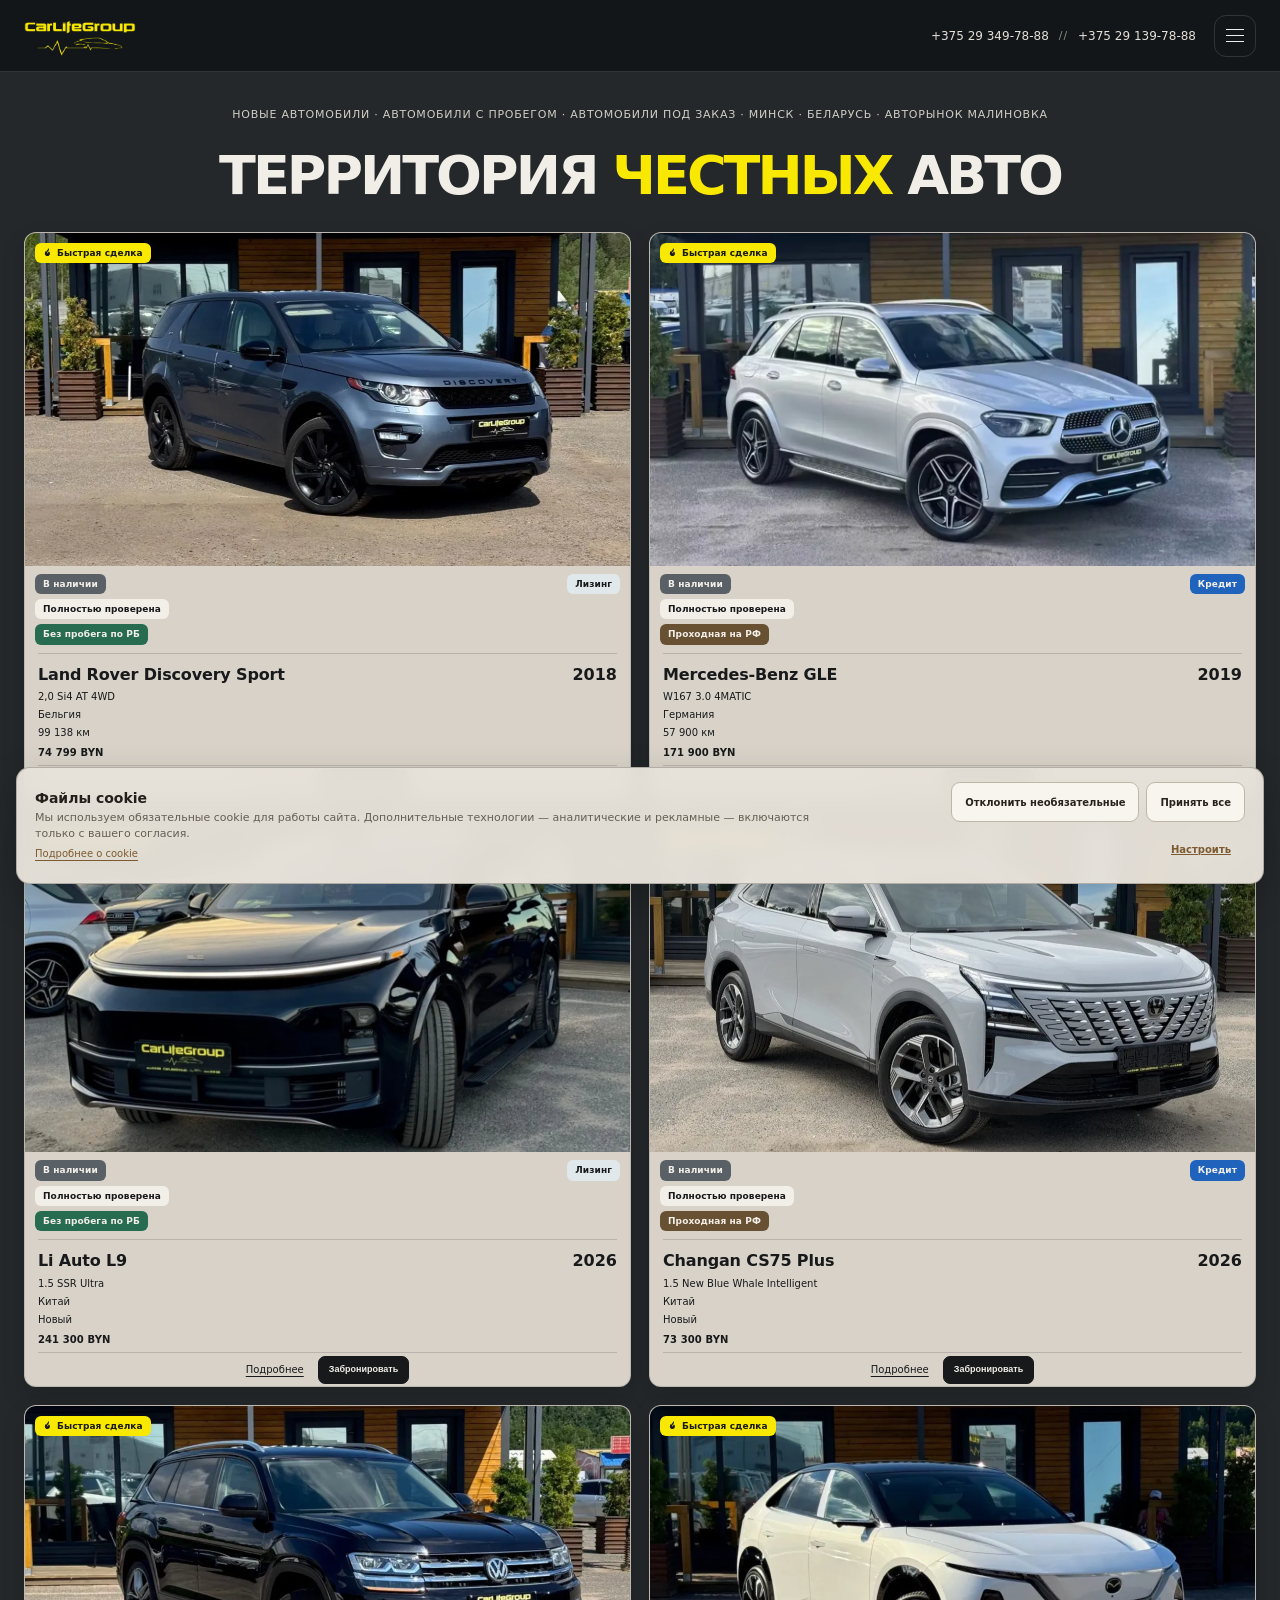
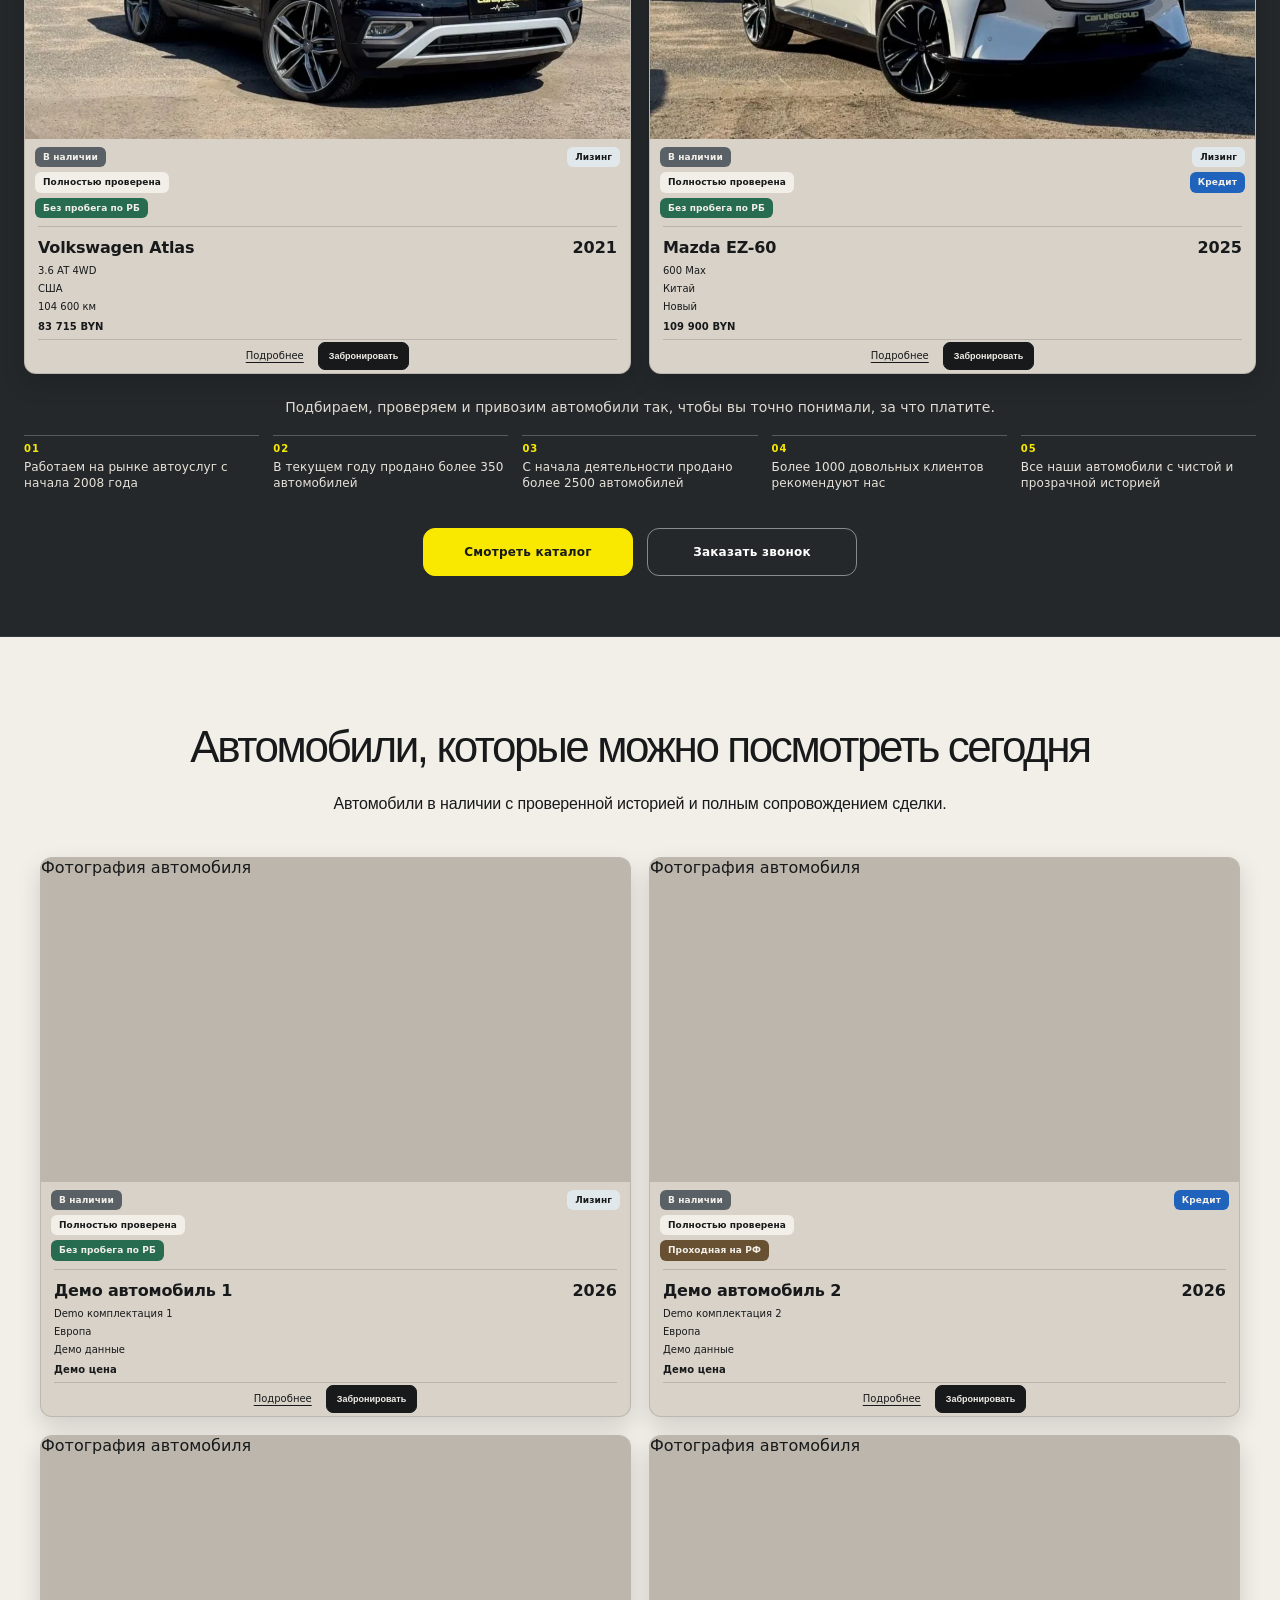
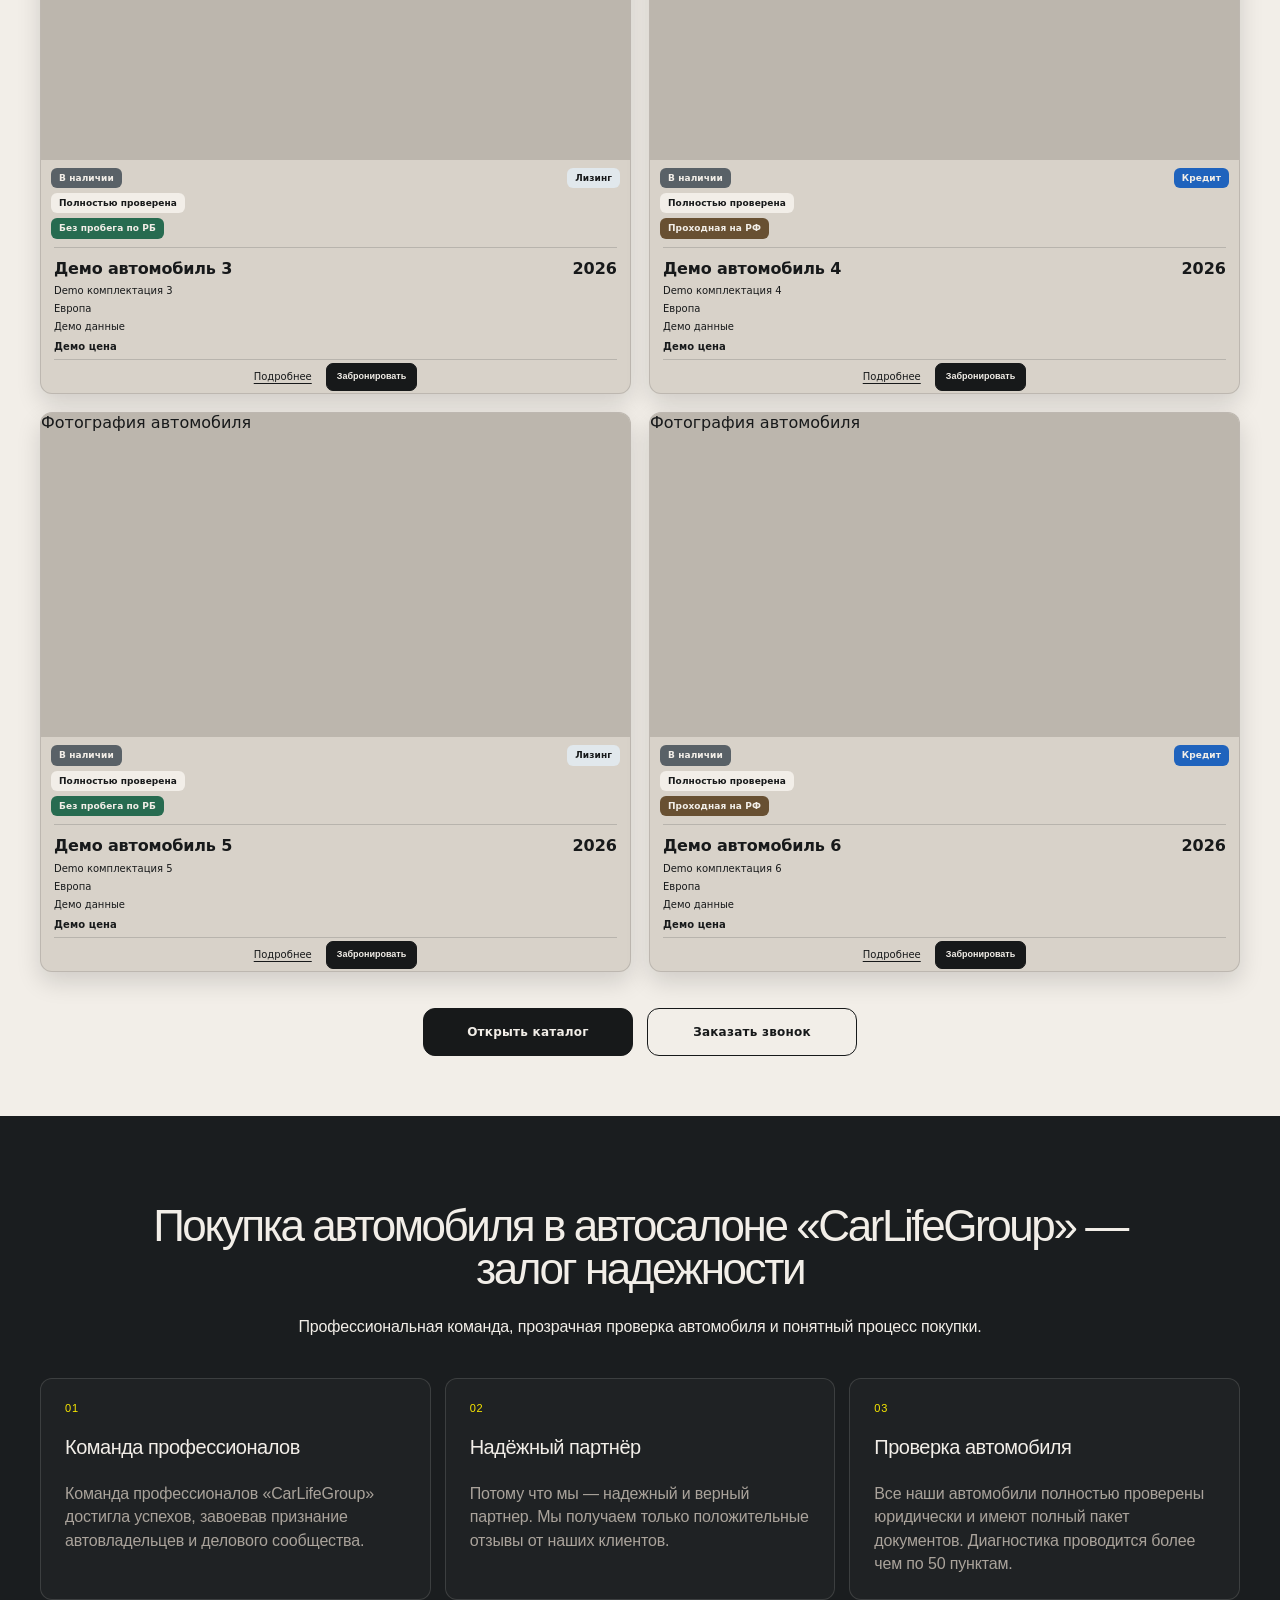
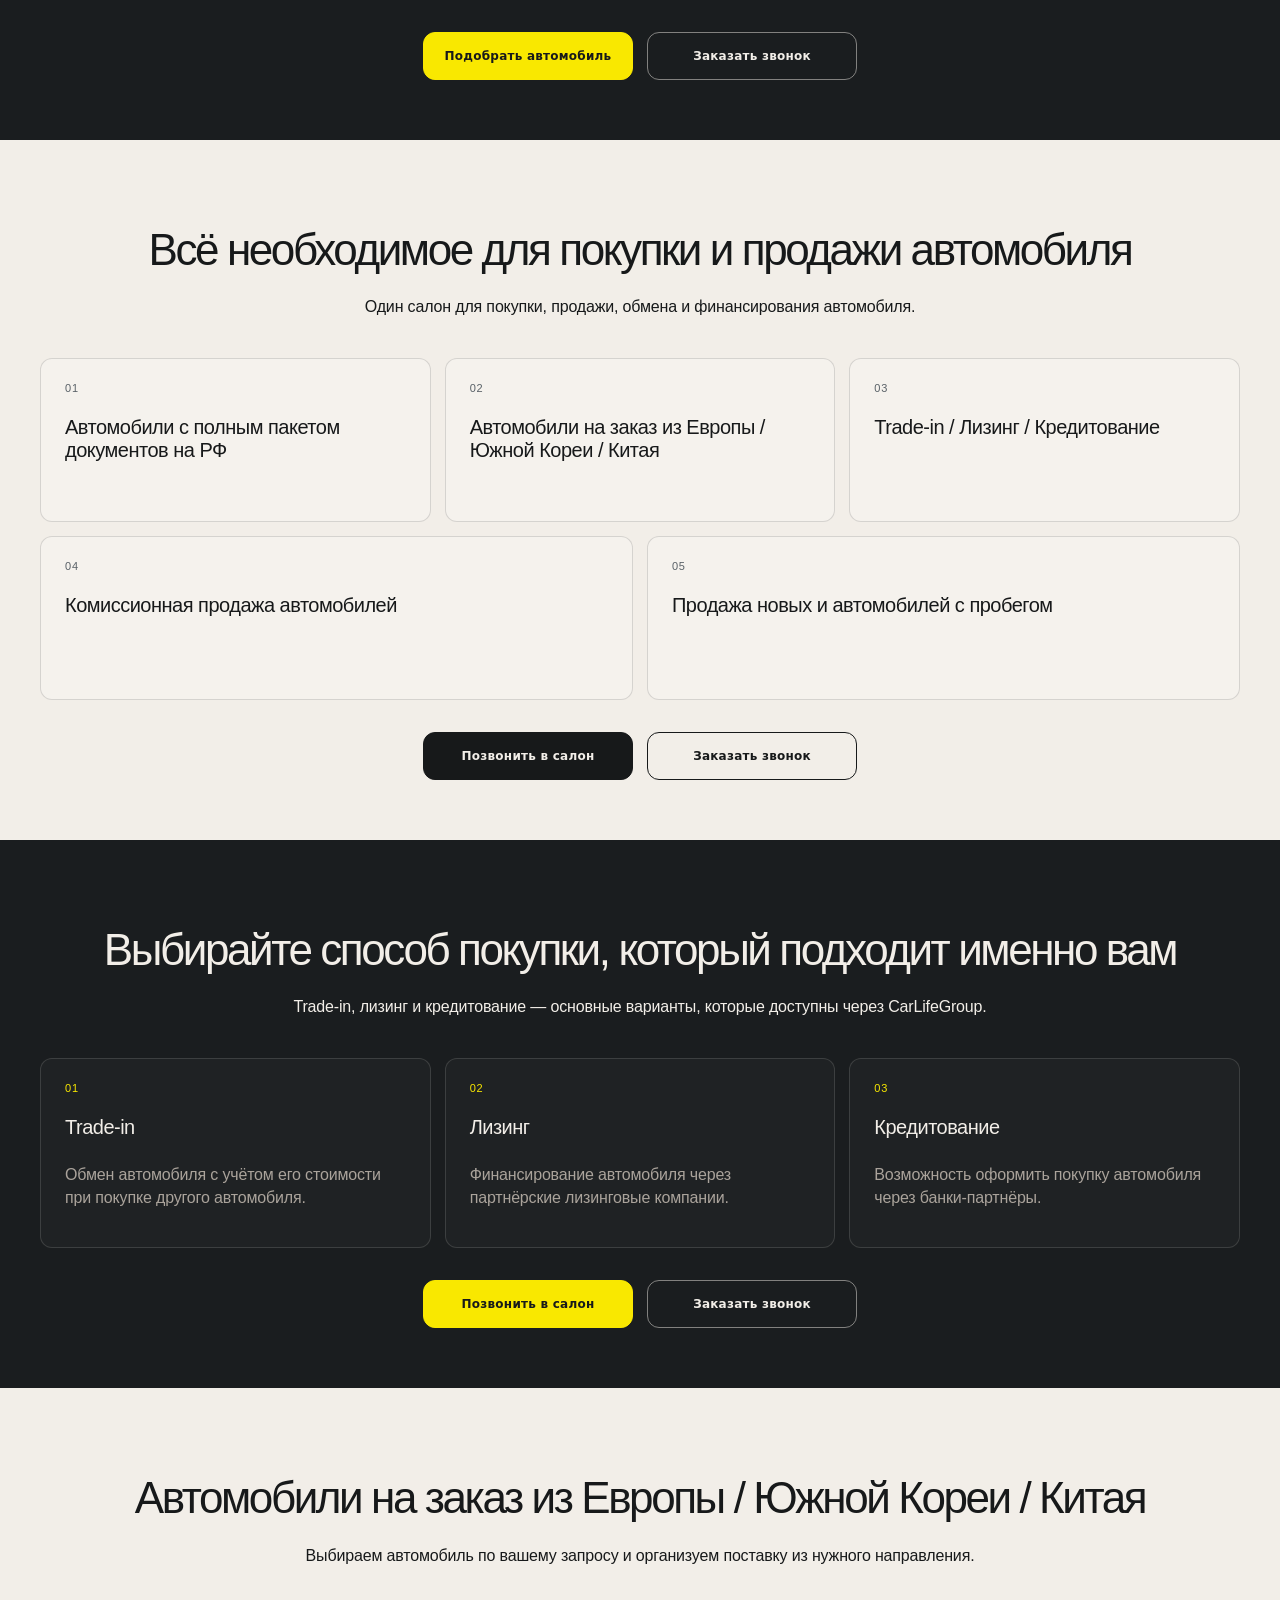
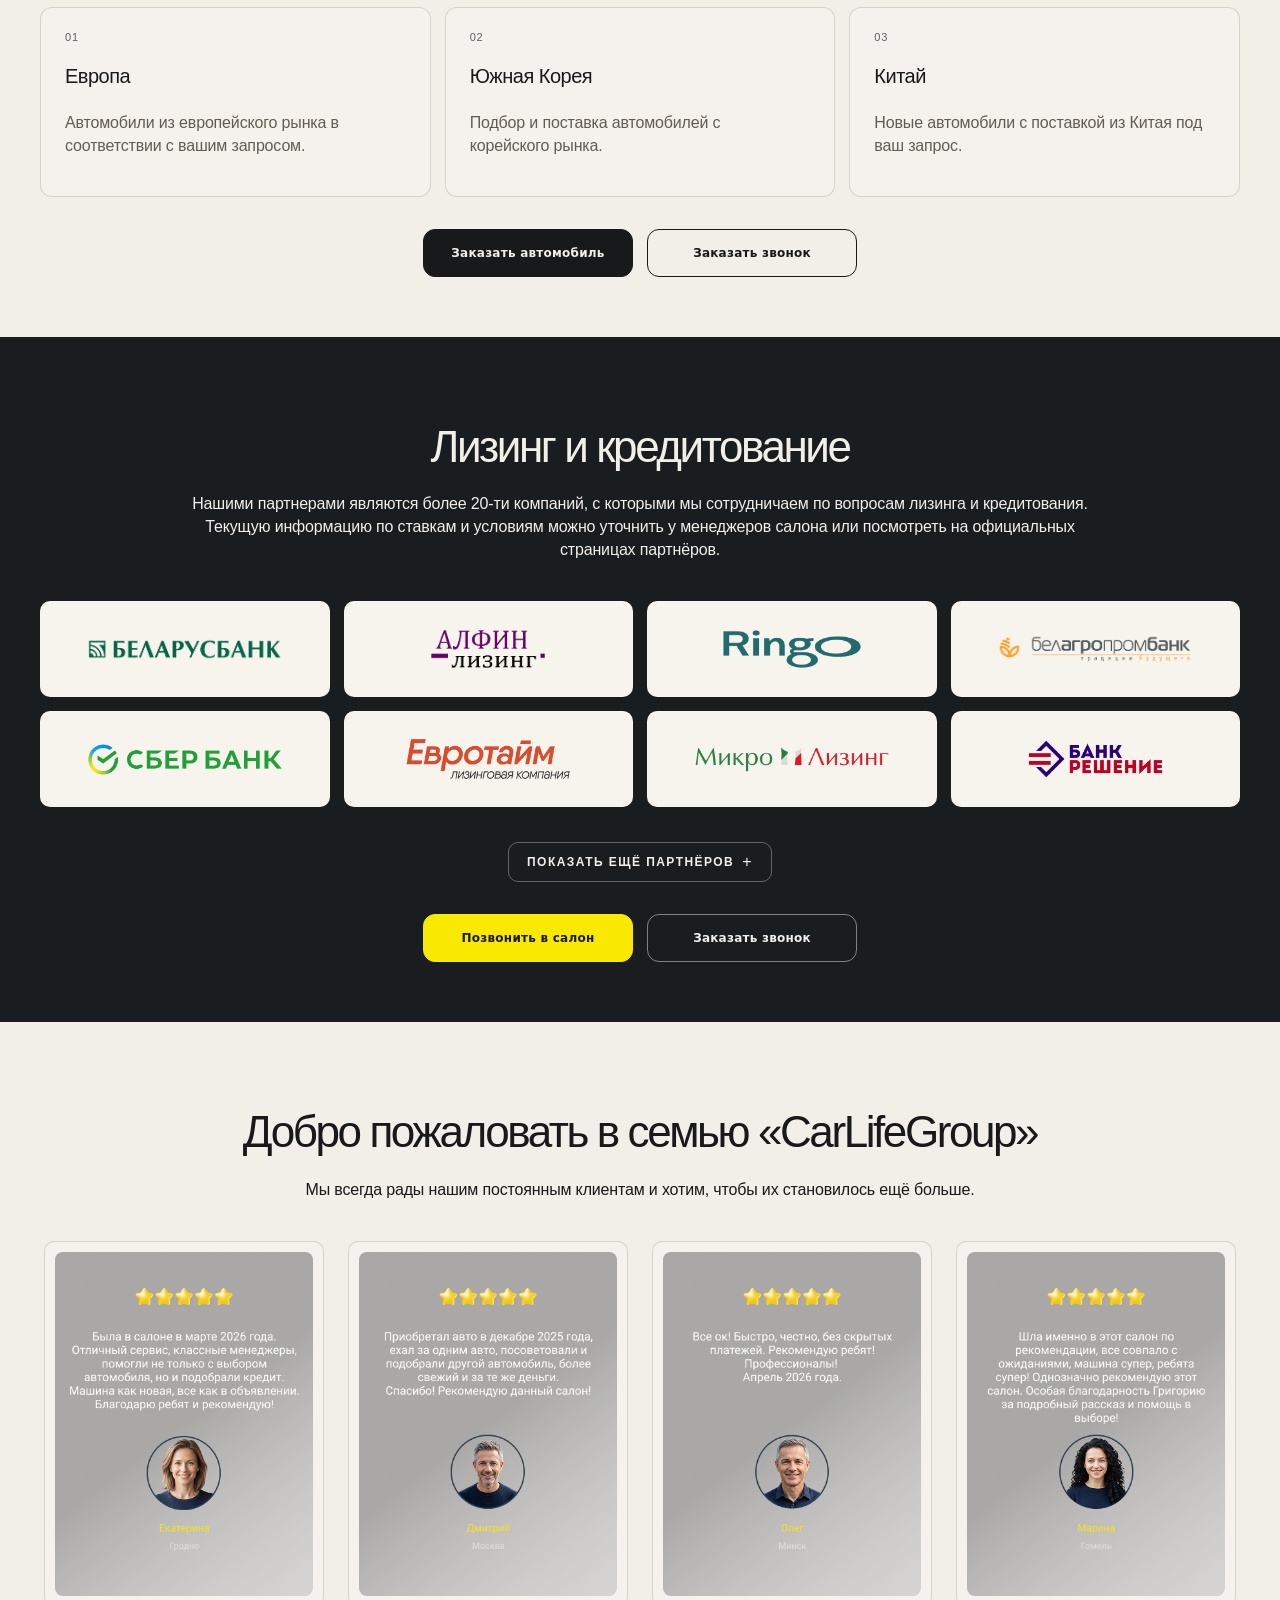
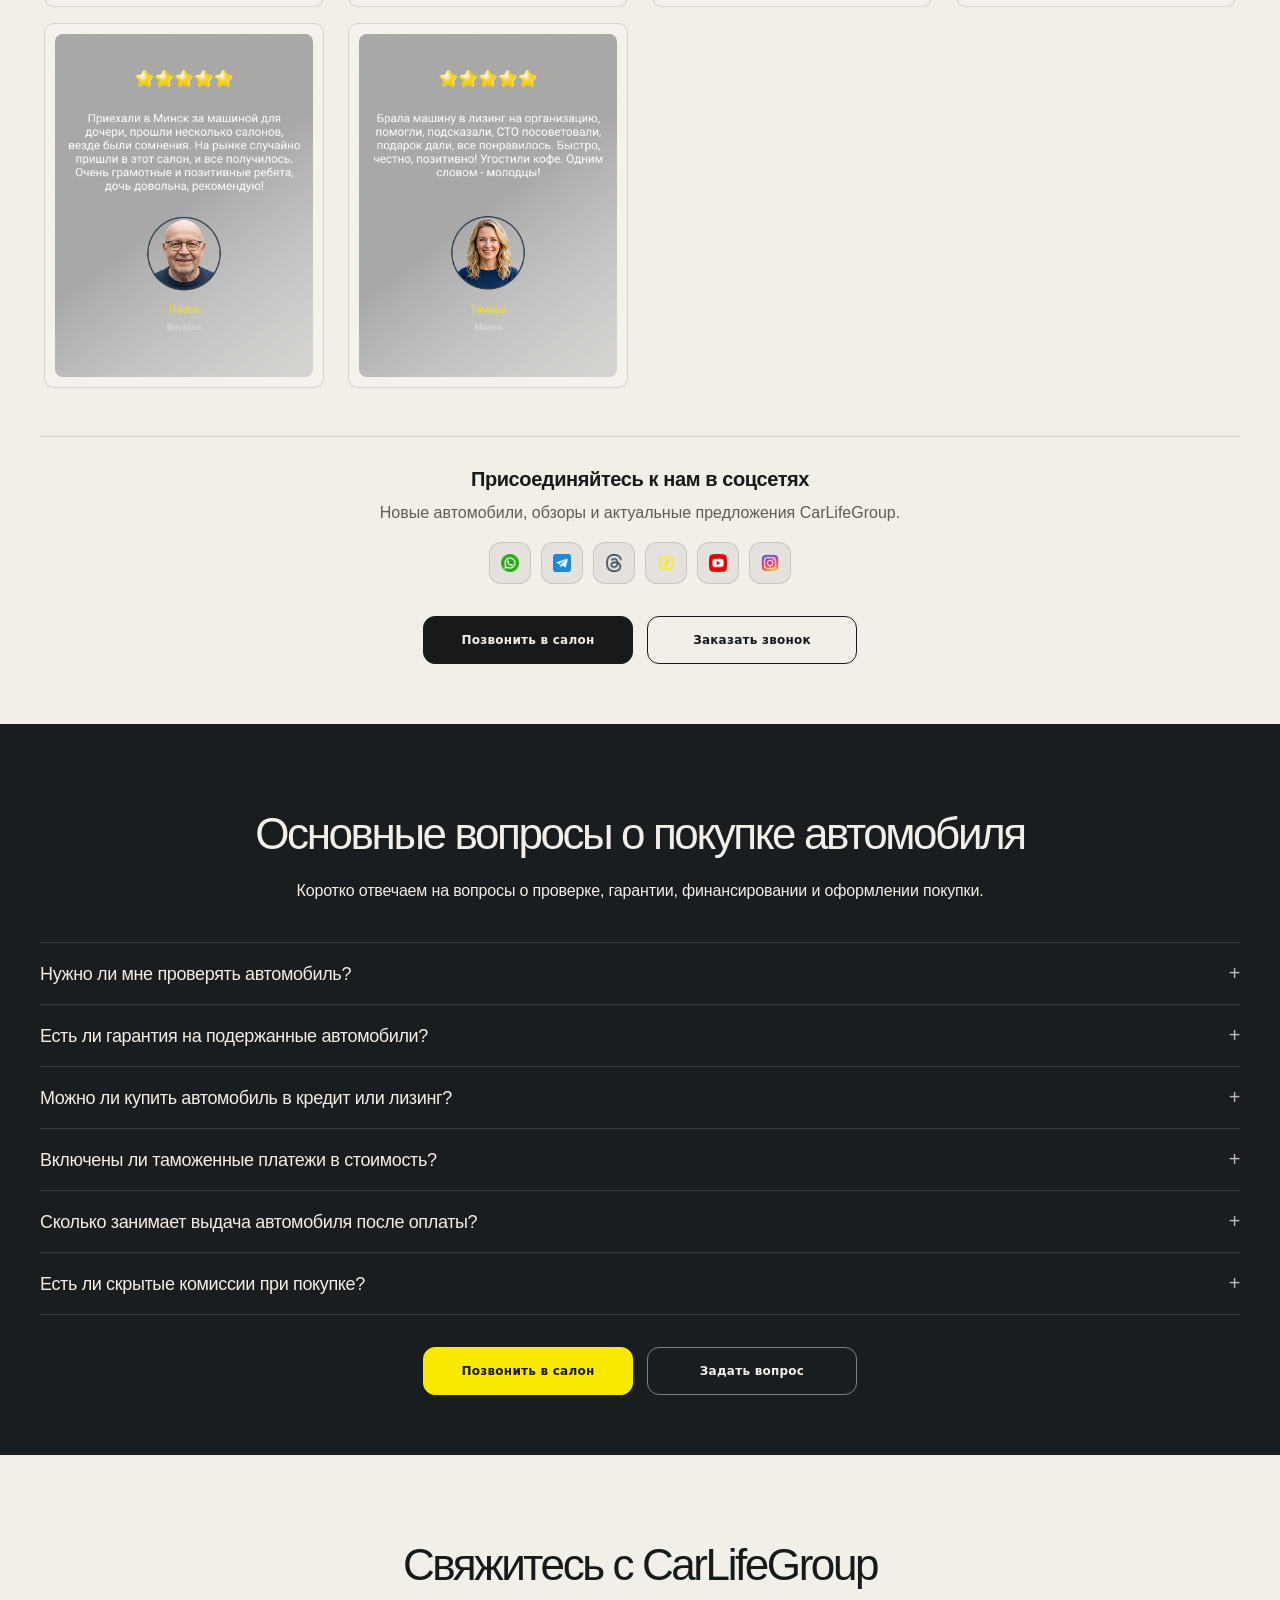
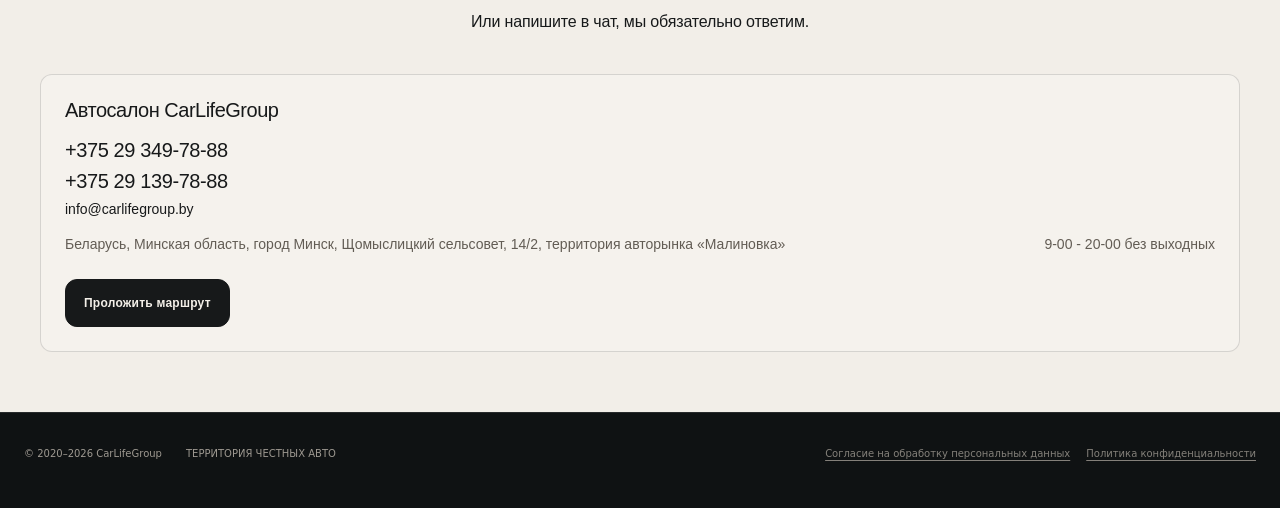
==== commit 895daff9: "Remove section labels and hero source comment" ====
--- a/index.html
+++ b/index.html
@@ -176,7 +176,6 @@
         </h1>
 </div>
 </div>
-<!-- ДАННЫЕ КАРТОЧЕК: единая редактируемая витрина Hero. Можно оперативно менять тексты, ссылки, фото и набор плашек без перестройки вёрстки. -->
 <div aria-label="Автомобили в Hero" class="hero-featured-cars">
 <div aria-label="6 автомобилей. На узких экранах карточки прокручиваются свайпом влево и вправо." class="hero-carousel-track" id="heroCarsTrack" tabindex="0">
 <article class="hero-car-card">
@@ -646,17 +645,6 @@
 <div class="shell">
 <header class="section-head">
 <div class="section-head-main">
-<p class="section-label">
-<span class="section-label-number">
-         01
-        </span>
-<span class="section-label-separator">
-         -
-        </span>
-<span class="section-label-name">
-         Автомобили в наличии
-        </span>
-</p>
 <h2>
         Автомобили, которые
         <em>
@@ -1040,17 +1028,6 @@
 <div class="shell">
 <header class="section-head">
 <div class="section-head-main">
-<p class="section-label">
-<span class="section-label-number">
-         02
-        </span>
-<span class="section-label-separator">
-         -
-        </span>
-<span class="section-label-name">
-         Почему мы
-        </span>
-</p>
 <h2>
         Покупка автомобиля в автосалоне «CarLifeGroup» —
         <em>
@@ -1113,17 +1090,6 @@
 <div class="shell">
 <header class="section-head">
 <div class="section-head-main">
-<p class="section-label">
-<span class="section-label-number">
-         03
-        </span>
-<span class="section-label-separator">
-         -
-        </span>
-<span class="section-label-name">
-         Наши услуги
-        </span>
-</p>
 <h2>
         Всё необходимое для
         <em>
@@ -1193,17 +1159,6 @@
 <div class="shell">
 <header class="section-head">
 <div class="section-head-main">
-<p class="section-label">
-<span class="section-label-number">
-         04
-        </span>
-<span class="section-label-separator">
-         -
-        </span>
-<span class="section-label-name">
-         Подбор
-        </span>
-</p>
 <h2>
         Выбирайте способ покупки, который
         <em>
@@ -1266,17 +1221,6 @@
 <div class="shell">
 <header class="section-head">
 <div class="section-head-main">
-<p class="section-label">
-<span class="section-label-number">
-         05
-        </span>
-<span class="section-label-separator">
-         -
-        </span>
-<span class="section-label-name">
-         Автомобили на заказ
-        </span>
-</p>
 <h2>
         Автомобили на заказ из
         <em>
@@ -1339,17 +1283,6 @@
 <div class="shell">
 <header class="section-head">
 <div class="section-head-main">
-<p class="section-label">
-<span class="section-label-number">
-         06
-        </span>
-<span class="section-label-separator">
-         -
-        </span>
-<span class="section-label-name">
-         Наши партнёры
-        </span>
-</p>
 <h2>
         Лизинг и
         <em>
@@ -1419,17 +1352,6 @@
 <div class="shell">
 <header class="section-head">
 <div class="section-head-main">
-<p class="section-label">
-<span class="section-label-number">
-         07
-        </span>
-<span class="section-label-separator">
-         -
-        </span>
-<span class="section-label-name">
-         Отзывы клиентов
-        </span>
-</p>
 <h2>
         Добро пожаловать
         <em>
@@ -1527,17 +1449,6 @@
 <div class="shell">
 <header class="section-head">
 <div class="section-head-main">
-<p class="section-label">
-<span class="section-label-number">
-         08
-        </span>
-<span class="section-label-separator">
-         -
-        </span>
-<span class="section-label-name">
-         Вопросы и ответы
-        </span>
-</p>
 <h2>
         Основные вопросы о
         <em>
@@ -1627,17 +1538,6 @@
 <div class="shell">
 <header class="section-head">
 <div class="section-head-main">
-<p class="section-label">
-<span class="section-label-number">
-         09
-        </span>
-<span class="section-label-separator">
-         -
-        </span>
-<span class="section-label-name">
-         Контакты
-        </span>
-</p>
 <h2>
         Свяжитесь с
         <em>
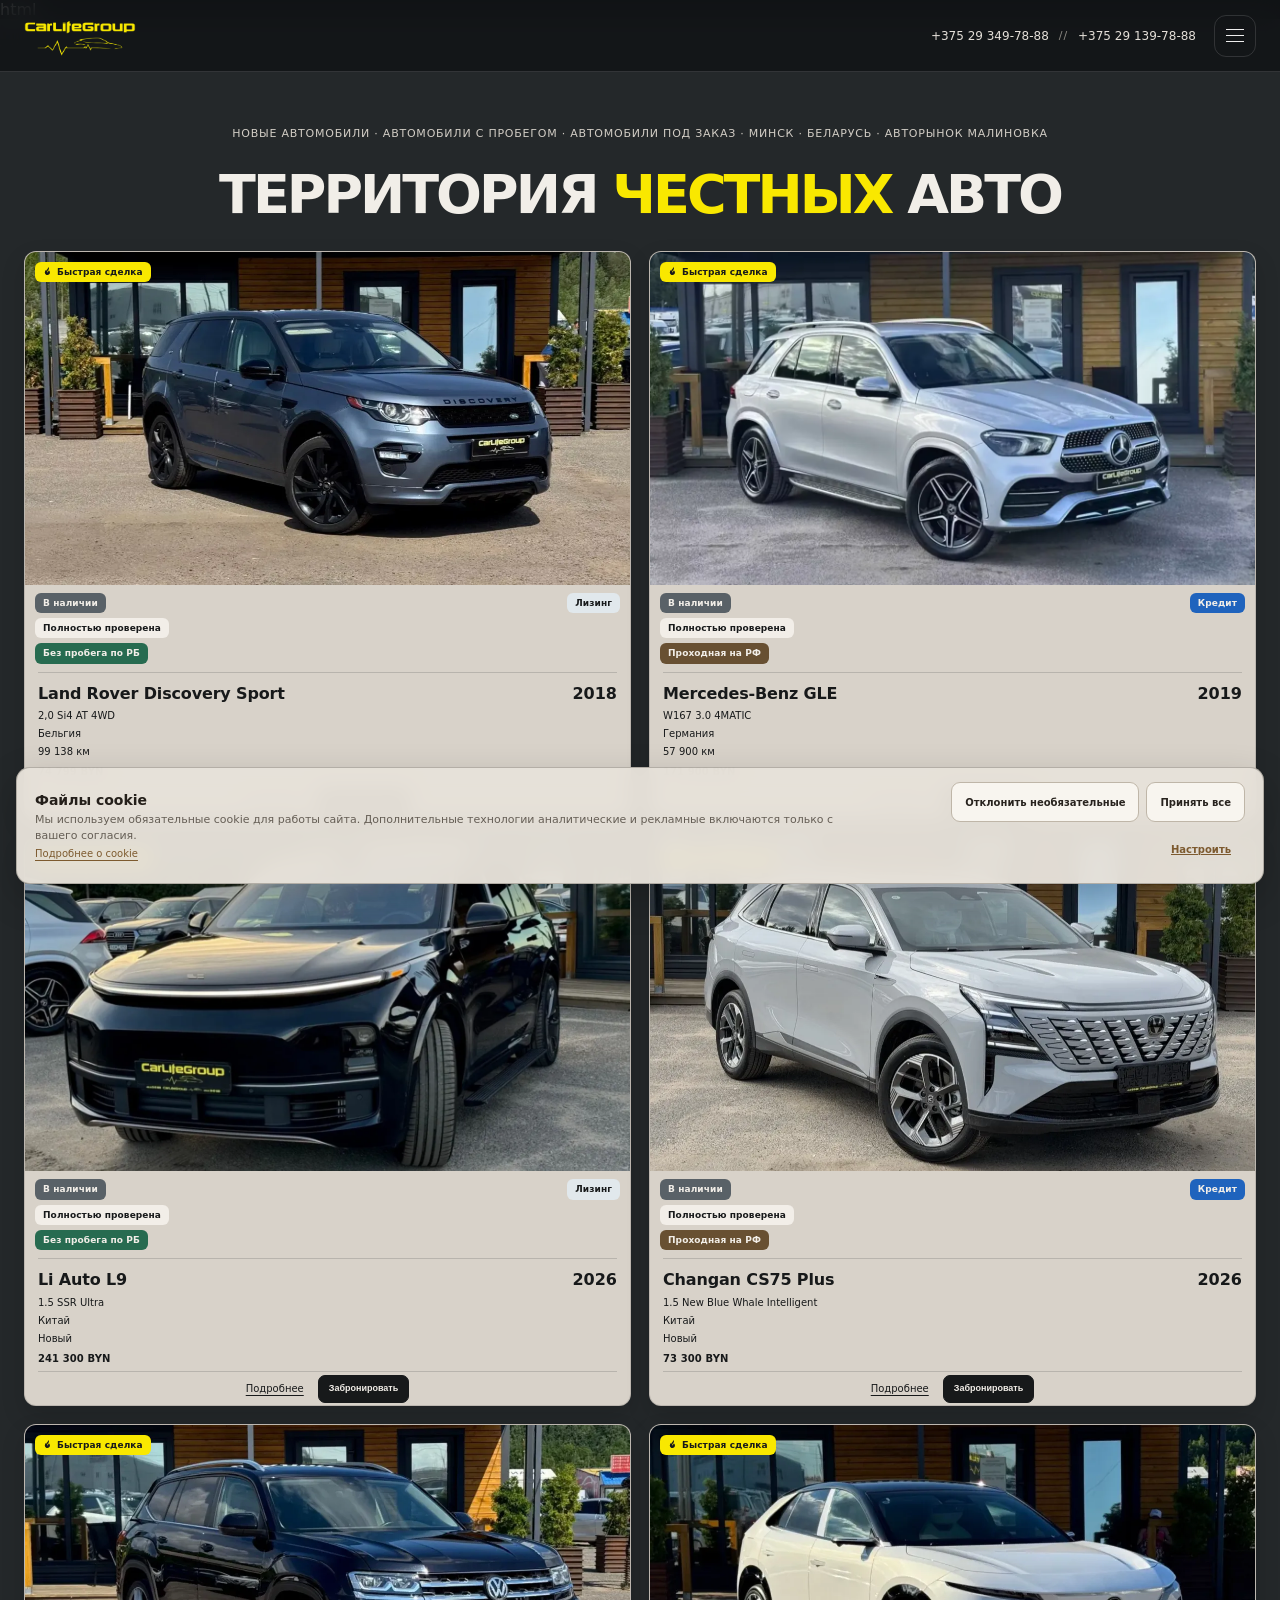
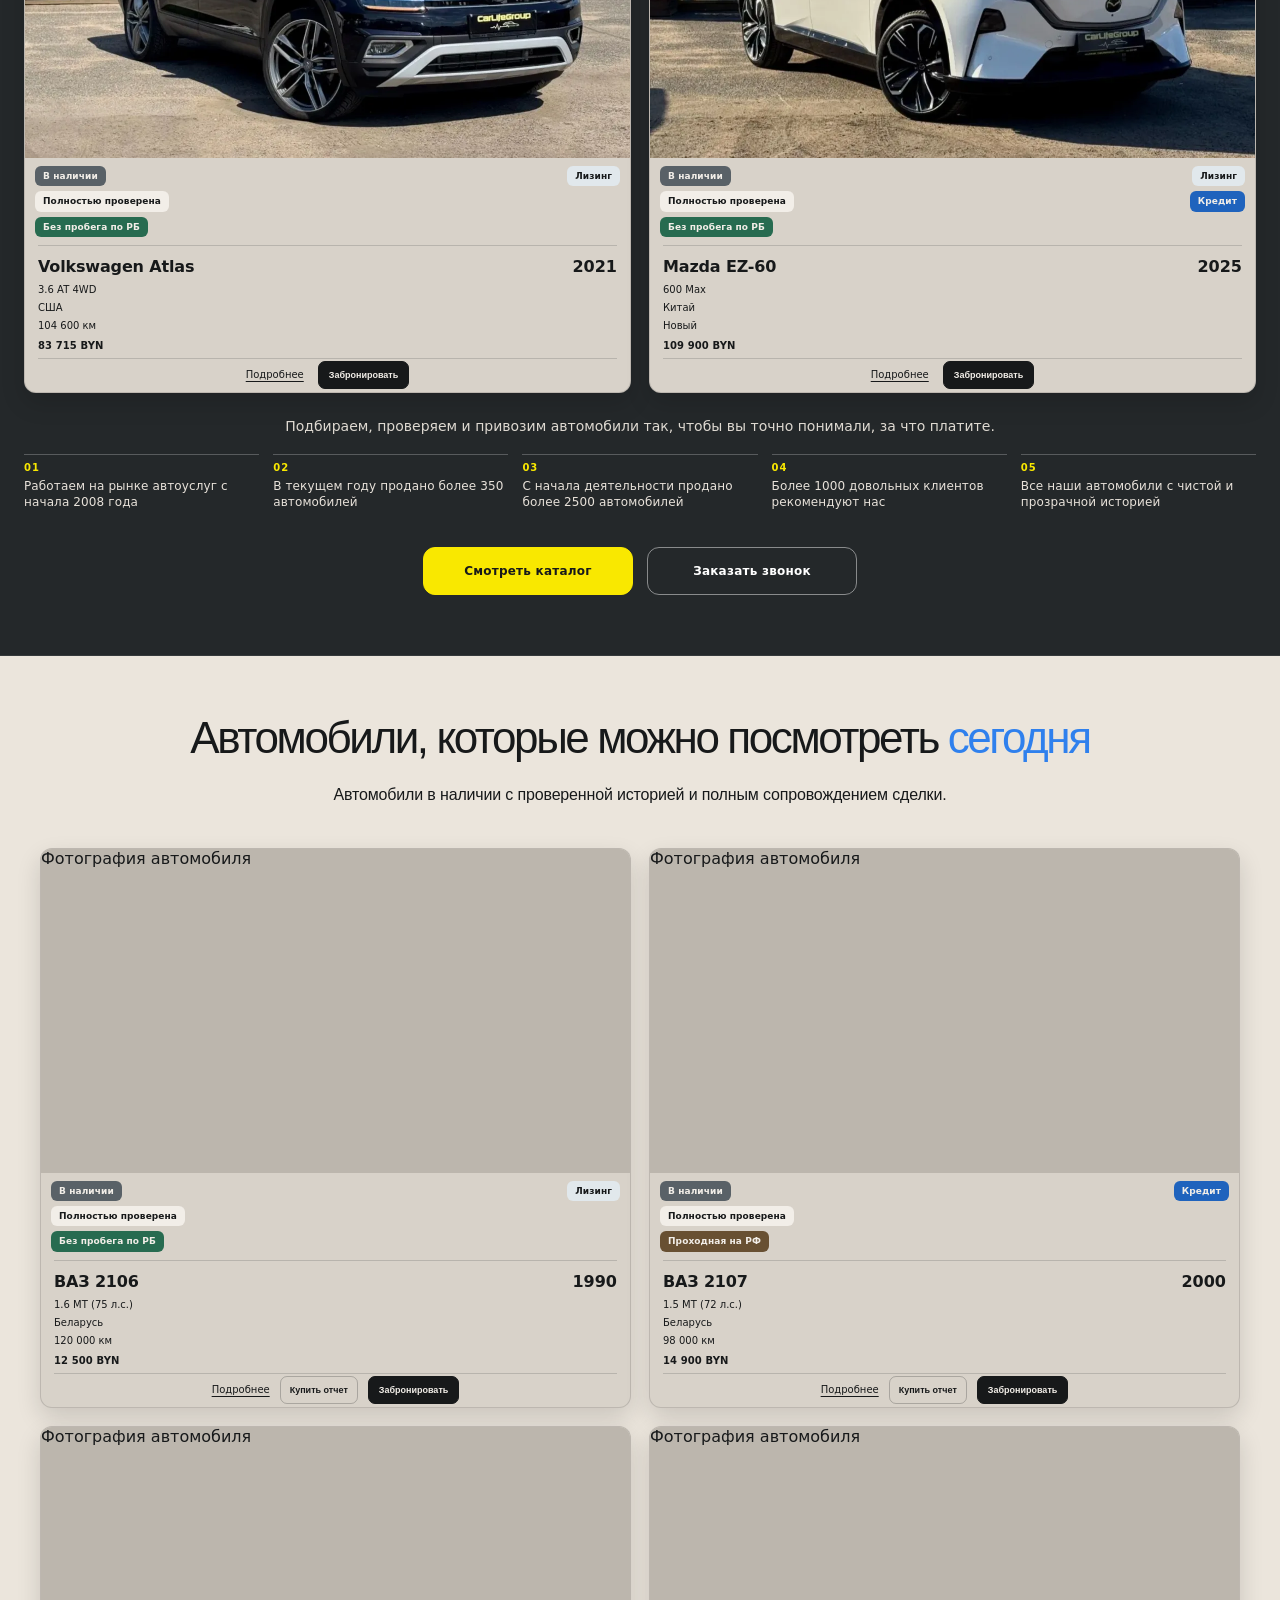
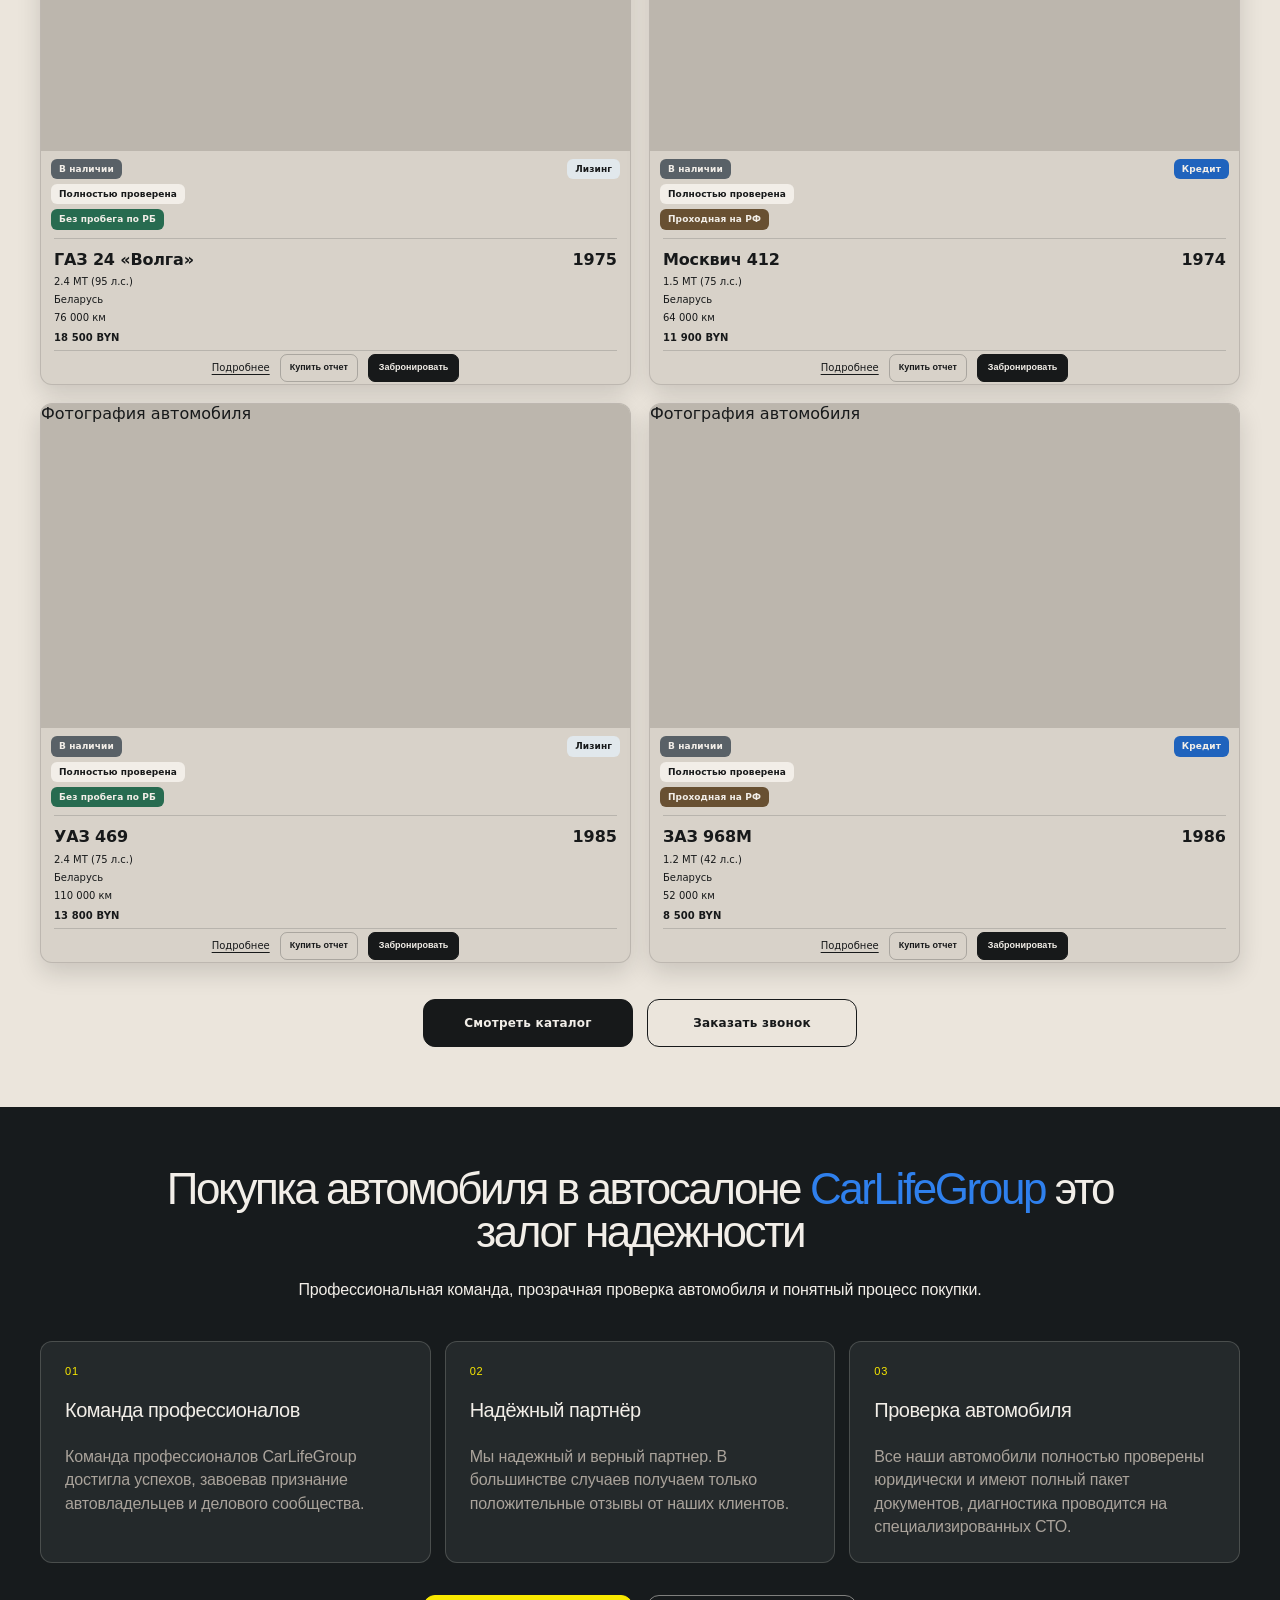
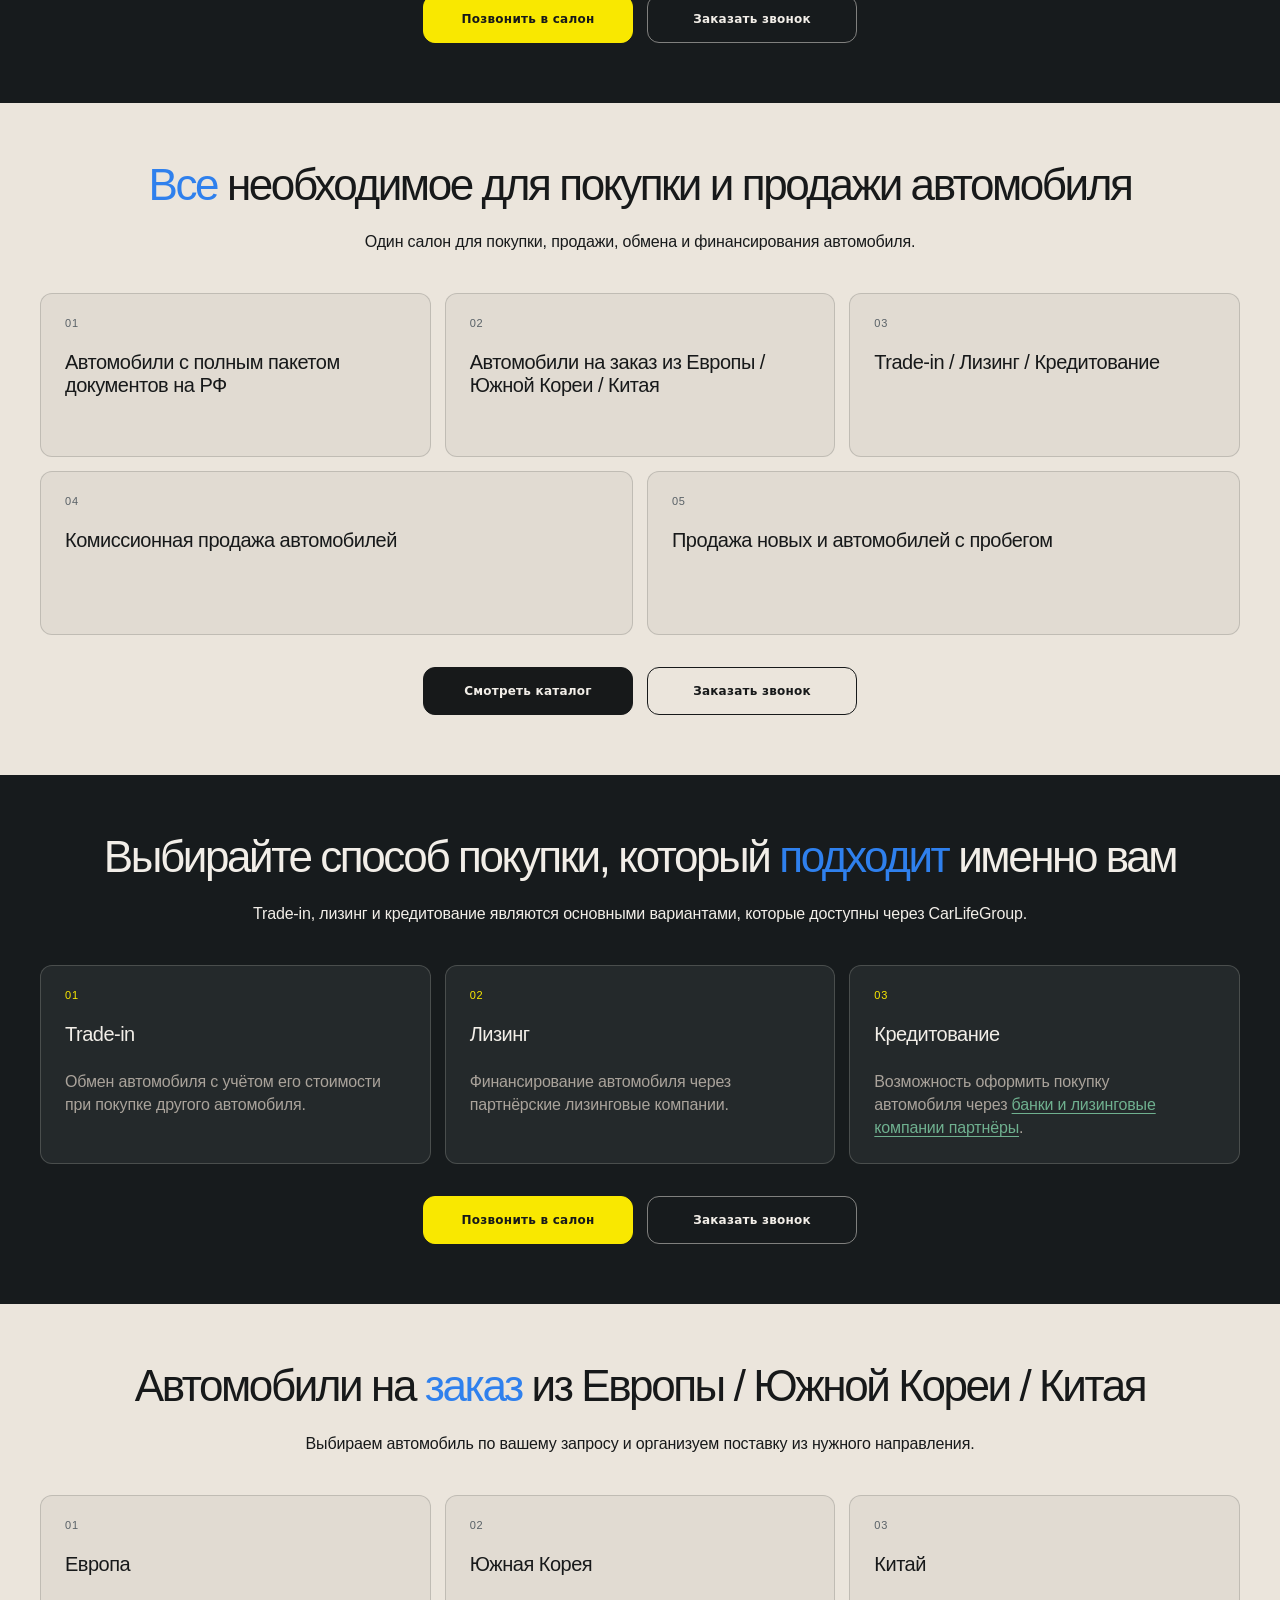
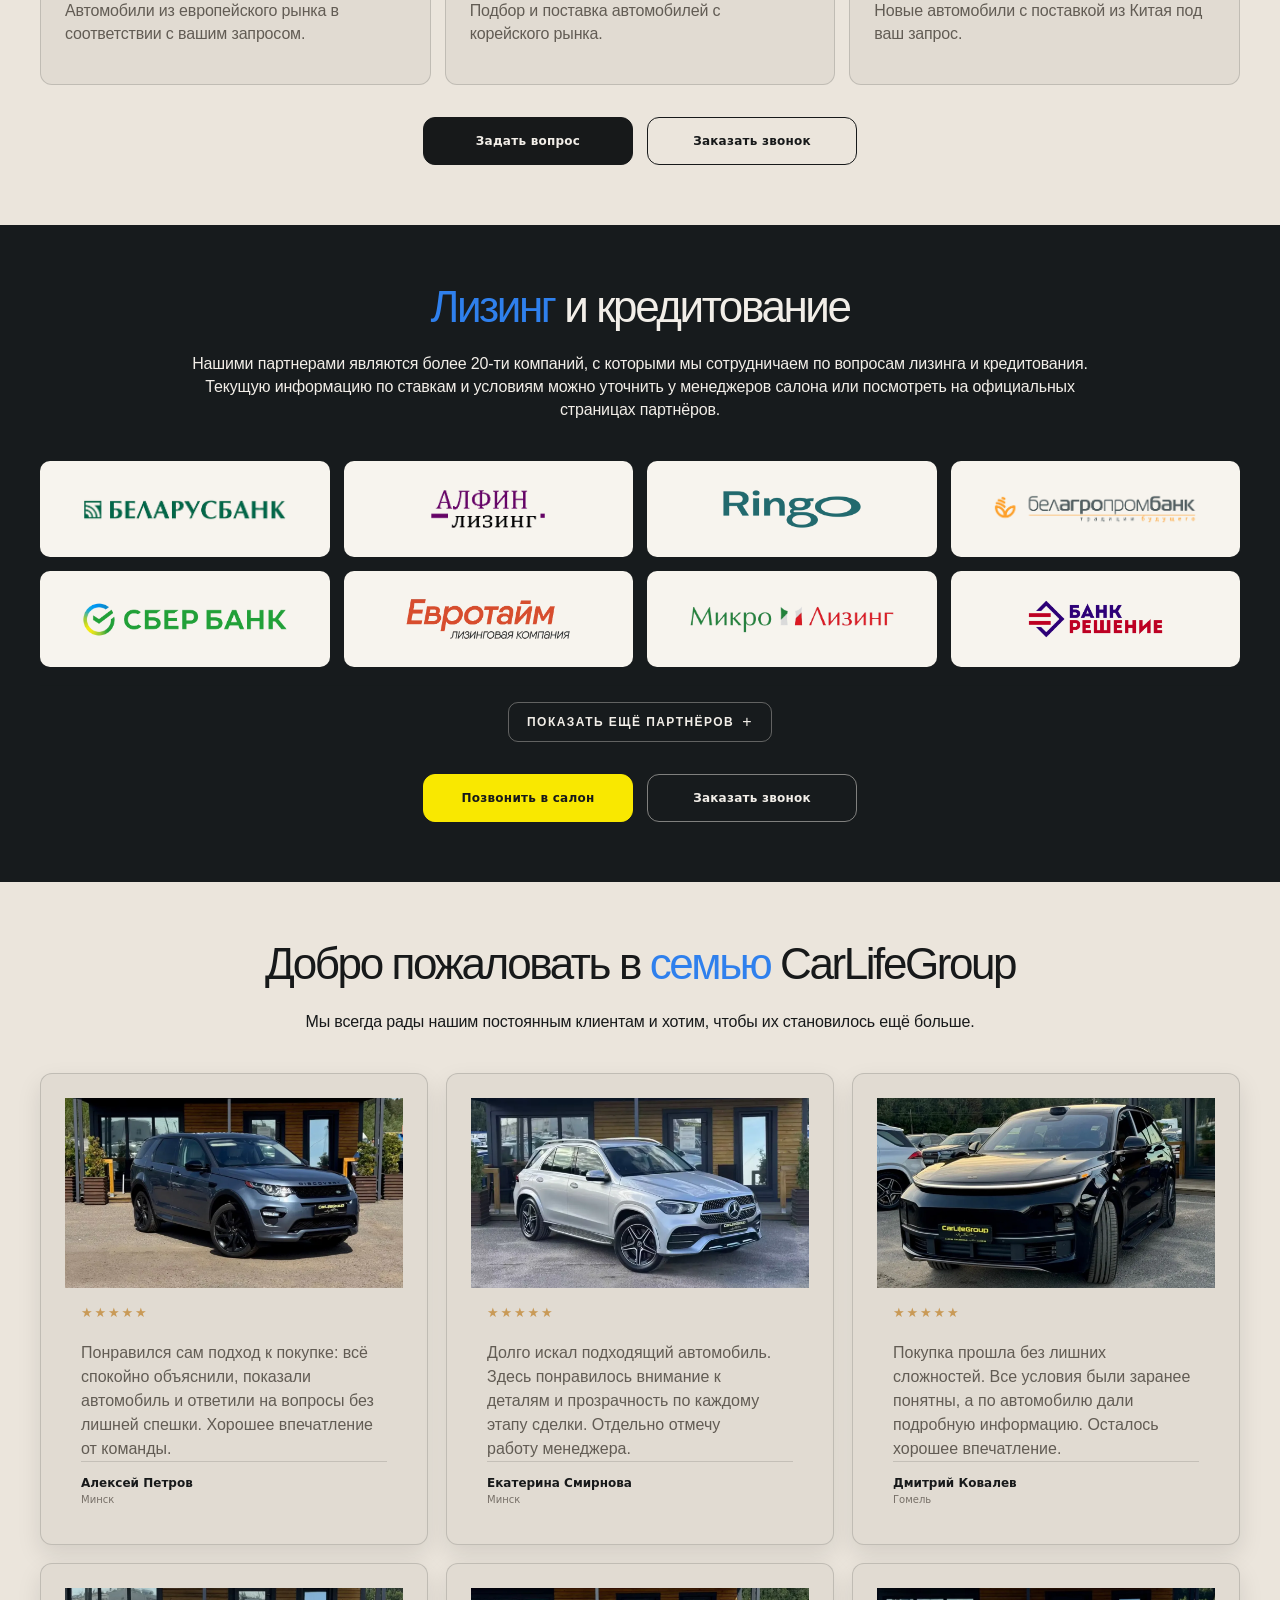
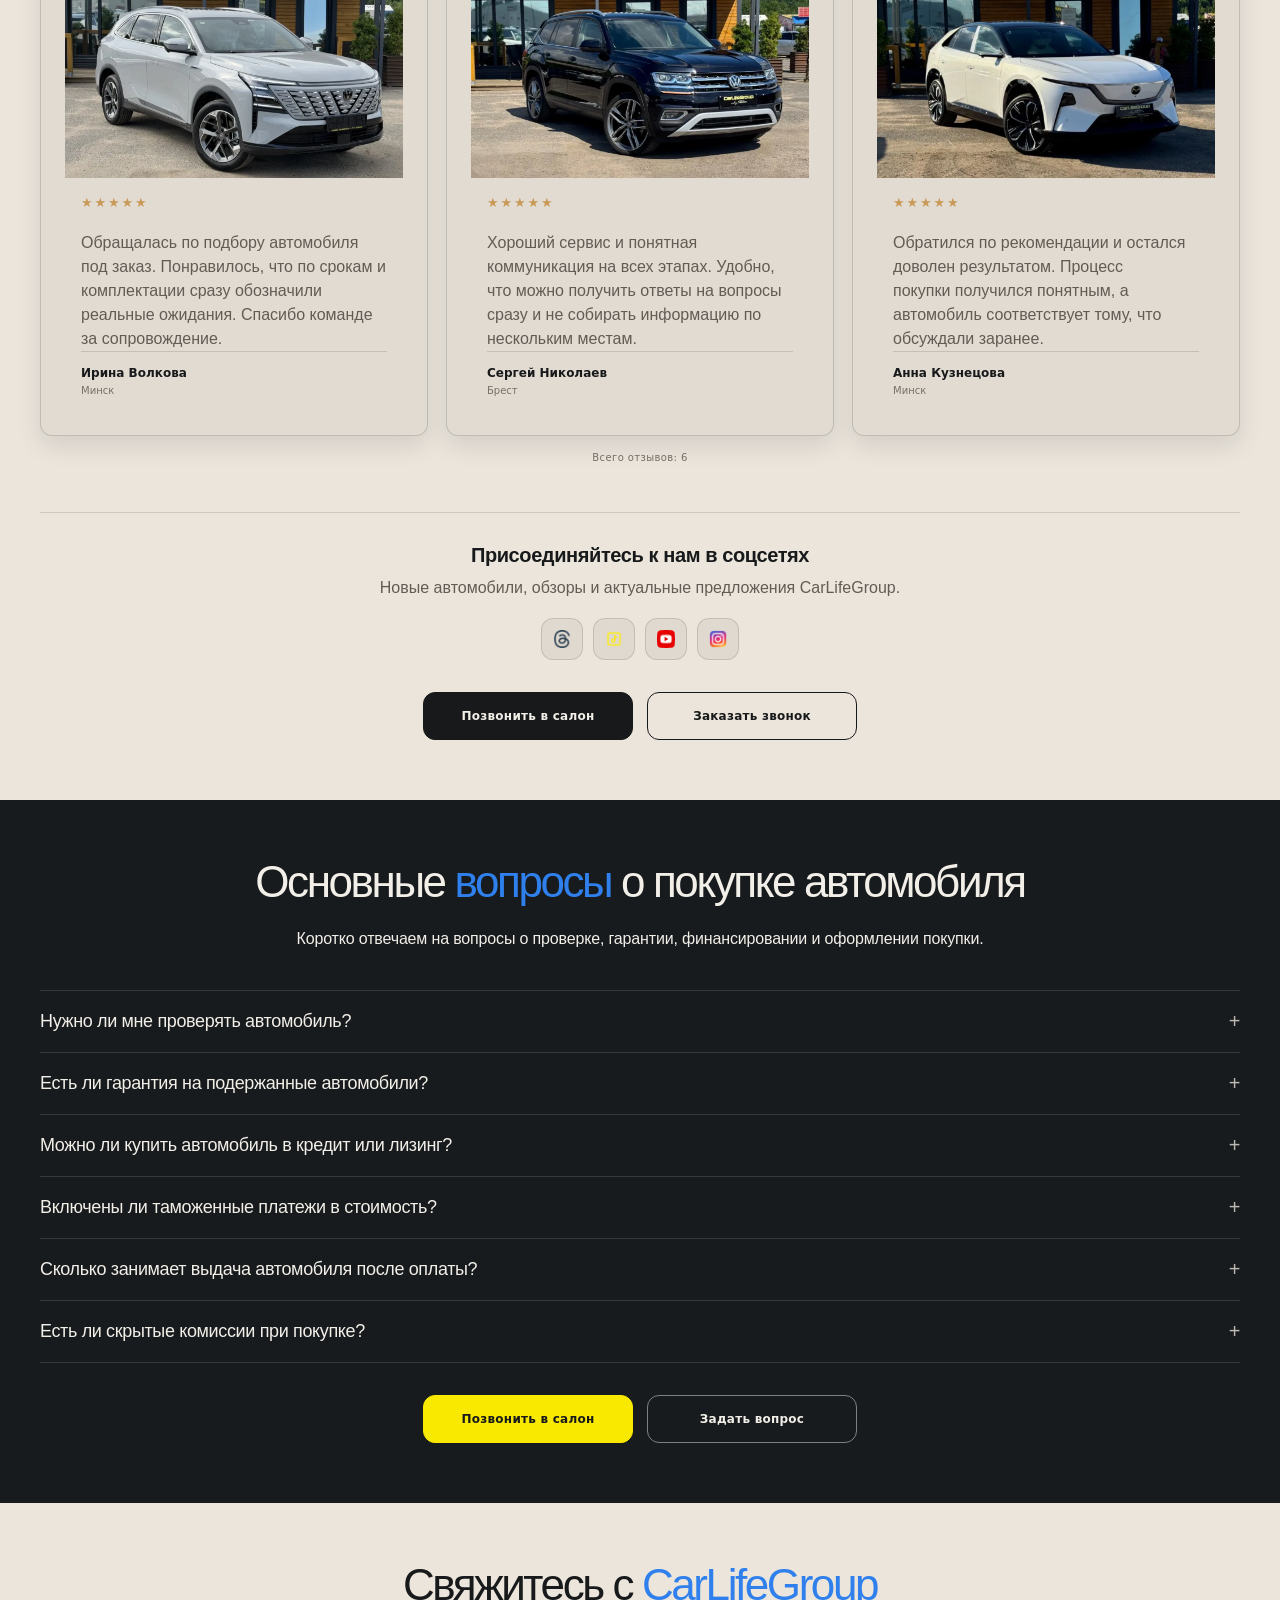
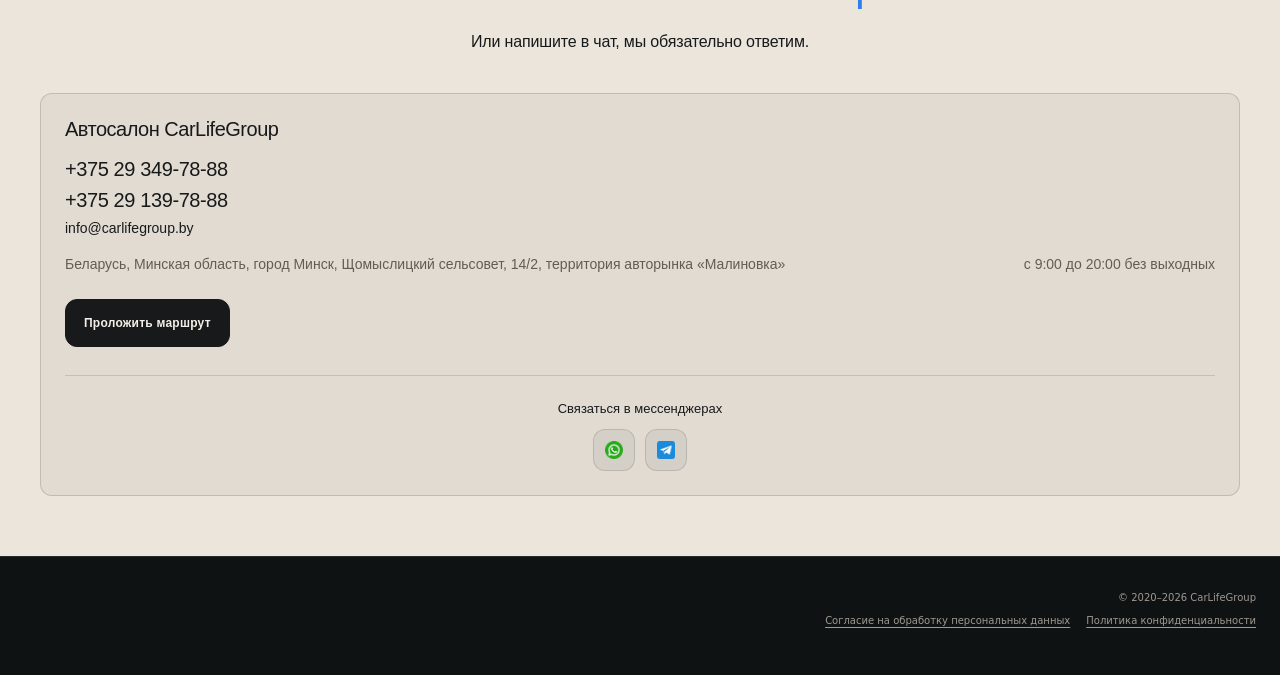
==== commit 99010ea6: "28092026_new" ====
--- a/index.html
+++ b/index.html
@@ -1,1757 +1,1958 @@
-<!DOCTYPE html>
-
+html
 <html lang="ru">
-<head>
-<meta charset="utf-8"/>
-<meta content="width=device-width,initial-scale=1" name="viewport"/>
-<meta content="#111416" name="theme-color"/>
-<meta content="CarLifeGroup — территория честных авто. Автомобили в наличии и под заказ, проверка, документы, trade-in, лизинг и кредитование." name="description"/>
-<title>
-   CarLifeGroup — Территория честных авто
+ <head>
+  <meta charset="utf-8"/>
+  <meta content="width=device-width,initial-scale=1" name="viewport"/>
+  <meta content="#111416" name="theme-color"/>
+  <meta content="CarLifeGroup территория честных авто. Автомобили в наличии и под заказ, проверка, документы, trade-in, лизинг и кредитование." name="description"/>
+  <title>
+   CarLifeGroup | Территория честных авто
   </title>
-<link crossorigin="" href="https://fonts.gstatic.com" rel="preconnect"/>
-<link href="styles.css" rel="stylesheet"/>
-</head>
-<body>
-<header class="site-header" data-site-header="">
-<div class="header-inner shell">
-<div aria-label="CarLifeGroup" class="brand-logo">
-<img alt="CarLifeGroup" height="229" src="assets/brand/carlifegroup-logo-desktop.png" width="620"/>
-</div>
-<nav aria-label="Основная навигация" class="desktop-nav">
-<a href="#cars">
+  <link crossorigin="" href="https://fonts.gstatic.com" rel="preconnect"/>
+  <link href="styles.css" rel="stylesheet"/>
+ </head>
+ <body>
+  <header class="site-header" data-site-header="">
+   <div class="header-inner shell">
+    <div aria-label="CarLifeGroup" class="brand-logo">
+     <img alt="CarLifeGroup" height="229" src="assets/brand/carlifegroup-logo-desktop.png" width="620"/>
+    </div>
+    <nav aria-label="Основная навигация" class="desktop-nav">
+     <a href="#cars">
       Автомобили
      </a>
-<a href="#honest">
+     <a href="#honest">
       Почему мы
      </a>
-<a href="#services">
+     <a href="#services">
       Наши услуги
      </a>
-<a href="#selection">
+     <a href="#selection">
       Покупка
      </a>
-<a href="#import">
+     <a href="#import">
       Заказ
      </a>
-<a href="#partners">
+     <a href="#partners">
       Наши партнеры
      </a>
-<a href="#reviews">
+     <a href="#reviews">
       Отзывы
      </a>
-<a href="#faq">
+     <a href="#faq">
       Вопросы
      </a>
-<a href="#contacts">
+     <a href="#contacts">
       Контакты
      </a>
-</nav>
-<div class="header-actions">
-<div class="header-phone-pair">
-<a class="phone" href="tel:+375293497888">
+    </nav>
+    <div class="header-actions">
+     <div class="header-phone-pair">
+      <a class="phone" href="tel:+375293497888">
        +375 29 349-78-88
       </a>
-<span aria-hidden="true" class="phone-separator">
+      <span aria-hidden="true" class="phone-separator">
        //
       </span>
-<a class="phone phone-secondary" href="tel:+375291397888">
+      <a class="phone phone-secondary" href="tel:+375291397888">
        +375 29 139-78-88
       </a>
-</div>
-<button aria-controls="mainNav" aria-expanded="false" aria-label="Открыть меню" class="menu-toggle" id="menuToggle" type="button">
-<i>
-</i>
-<i>
-</i>
-<i>
-</i>
-</button>
-</div>
-</div>
-</header>
-<div aria-hidden="true" class="menu-backdrop" id="menuBackdrop">
-</div>
-<nav aria-hidden="true" aria-label="Меню" class="main-nav" id="mainNav" inert="">
-<div class="menu-panel-head">
-<img alt="CarLifeGroup" class="menu-panel-logo" height="229" src="assets/brand/carlifegroup-logo-desktop.png" width="620"/>
-<button aria-label="Закрыть меню" class="menu-close" id="menuClose" type="button">
-</button>
-</div>
-<a href="#cars">
-<b>
+     </div>
+     <button aria-controls="mainNav" aria-expanded="false" aria-label="Открыть меню" class="menu-toggle" id="menuToggle" type="button">
+      <i>
+      </i>
+      <i>
+      </i>
+      <i>
+      </i>
+     </button>
+    </div>
+   </div>
+  </header>
+  <div aria-hidden="true" class="menu-backdrop" id="menuBackdrop">
+  </div>
+  <nav aria-hidden="true" aria-label="Меню" class="main-nav" id="mainNav" inert="">
+   <div class="menu-panel-head">
+    <img alt="CarLifeGroup" class="menu-panel-logo" height="229" src="assets/brand/carlifegroup-logo-desktop.png" width="620"/>
+    <button aria-label="Закрыть меню" class="menu-close" id="menuClose" type="button">
+    </button>
+   </div>
+   <a href="#cars">
+    <b>
      01
     </b>
-<span>
+    <span>
      Автомобили
     </span>
-</a>
-<a href="#honest">
-<b>
+   </a>
+   <a href="#honest">
+    <b>
      02
     </b>
-<span>
+    <span>
      Почему мы
     </span>
-</a>
-<a href="#services">
-<b>
+   </a>
+   <a href="#services">
+    <b>
      03
     </b>
-<span>
+    <span>
      Наши услуги
     </span>
-</a>
-<a href="#selection">
-<b>
+   </a>
+   <a href="#selection">
+    <b>
      04
     </b>
-<span>
+    <span>
      Покупка
     </span>
-</a>
-<a href="#import">
-<b>
+   </a>
+   <a href="#import">
+    <b>
      05
     </b>
-<span>
+    <span>
      Заказ
     </span>
-</a>
-<a href="#partners">
-<b>
+   </a>
+   <a href="#partners">
+    <b>
      06
     </b>
-<span>
+    <span>
      Наши партнеры
     </span>
-</a>
-<a href="#reviews">
-<b>
+   </a>
+   <a href="#reviews">
+    <b>
      07
     </b>
-<span>
+    <span>
      Отзывы
     </span>
-</a>
-<a href="#faq">
-<b>
+   </a>
+   <a href="#faq">
+    <b>
      08
     </b>
-<span>
+    <span>
      Вопросы
     </span>
-</a>
-<a href="#contacts">
-<b>
+   </a>
+   <a href="#contacts">
+    <b>
      09
     </b>
-<span>
+    <span>
      Контакты
     </span>
-</a>
-<div class="menu-footer">
-<a href="tel:+375293497888">
+   </a>
+   <div class="menu-footer">
+    <a href="tel:+375293497888">
      +375 29 349-78-88
     </a>
-</div>
-</nav>
-<main id="top">
-<section aria-labelledby="heroTitle" class="hero hero-card-concept" id="hero">
-<div class="shell hero-concept-layout">
-<div class="hero-content-stack">
-<div class="hero-concept-intro">
-<div class="hero-meta-block">
-<p class="hero-meta hero-meta-secondary">
+   </div>
+  </nav>
+  <main id="top">
+   <section aria-labelledby="heroTitle" class="hero hero-card-concept" id="hero">
+    <div class="shell hero-concept-layout">
+     <div class="hero-content-stack">
+      <div class="hero-concept-intro">
+       <div class="hero-meta-block">
+        <p class="hero-meta hero-meta-secondary">
          НОВЫЕ АВТОМОБИЛИ · АВТОМОБИЛИ С ПРОБЕГОМ · АВТОМОБИЛИ ПОД ЗАКАЗ · МИНСК · БЕЛАРУСЬ · АВТОРЫНОК МАЛИНОВКА
         </p>
-</div>
-<div class="hero-copy">
-<h1 id="heroTitle">
+       </div>
+       <div class="hero-copy">
+        <h1 id="heroTitle">
          ТЕРРИТОРИЯ
          <em>
           ЧЕСТНЫХ
          </em>
          АВТО
         </h1>
-</div>
-</div>
+       </div>
+      </div>
 <div aria-label="Автомобили в Hero" class="hero-featured-cars">
-<div aria-label="6 автомобилей. На узких экранах карточки прокручиваются свайпом влево и вправо." class="hero-carousel-track" id="heroCarsTrack" tabindex="0">
-<article class="hero-car-card">
-<div class="hero-car-image">
-<img alt="Land Rover Discovery Sport" decoding="async" fetchpriority="high" height="600" src="assets/hero-cars/1.webp" width="800"/>
-<span class="hero-car-badge hero-car-badge--quick">
-<svg aria-hidden="true" class="hero-car-badge-icon" focusable="false" viewbox="0 0 20 20">
-<path d="M11.9 2.1c.15 2.2-.83 3.48-2.06 4.8-.7.76-1.37 1.52-1.42 2.55-.03.7.18 1.3.66 1.88.13-1.05.58-1.86 1.27-2.56.65-.65 1.17-1.26 1.39-2.16 1.33 1.27 2.18 2.72 2.18 4.43 0 2.94-2.22 5.01-5.03 5.01-2.9 0-5.31-2.14-5.31-5.14 0-2.08 1.05-4.18 2.89-6.08-.06 1.22.2 2.23.83 3.02.05-1.67.73-3.12 1.83-4.48 1.08-1.34 2.34-2.4 2.77-4.27z" fill="currentColor">
-</path>
-</svg>
-<span>
+       <div aria-label="6 автомобилей. На узких экранах карточки прокручиваются свайпом влево и вправо." class="hero-carousel-track" id="heroCarsTrack" tabindex="0">
+        <article class="hero-car-card">
+         <div class="hero-car-image">
+          <img alt="Land Rover Discovery Sport" decoding="async" fetchpriority="high" height="600" src="assets/hero-cars/1.webp" width="800"/>
+          <span class="hero-car-badge hero-car-badge--quick">
+           <svg aria-hidden="true" class="hero-car-badge-icon" focusable="false" viewbox="0 0 20 20">
+            <path d="M11.9 2.1c.15 2.2-.83 3.48-2.06 4.8-.7.76-1.37 1.52-1.42 2.55-.03.7.18 1.3.66 1.88.13-1.05.58-1.86 1.27-2.56.65-.65 1.17-1.26 1.39-2.16 1.33 1.27 2.18 2.72 2.18 4.43 0 2.94-2.22 5.01-5.03 5.01-2.9 0-5.31-2.14-5.31-5.14 0-2.08 1.05-4.18 2.89-6.08-.06 1.22.2 2.23.83 3.02.05-1.67.73-3.12 1.83-4.48 1.08-1.34 2.34-2.4 2.77-4.27z" fill="currentColor">
+            </path>
+           </svg>
+           <span>
             Быстрая сделка
            </span>
-</span>
-</div>
-<div class="hero-car-badges-post">
-<div class="hero-car-badges hero-car-badges-left">
-<span class="hero-car-badge is-stock">
+          </span>
+         </div>
+         <div class="hero-car-badges-post">
+          <div class="hero-car-badges hero-car-badges-left">
+           <span class="hero-car-badge is-stock">
             В наличии
            </span>
-<span class="hero-car-badge is-checked">
+           <span class="hero-car-badge is-checked">
             Полностью проверена
            </span>
-<span class="hero-car-badge is-clean">
+           <span class="hero-car-badge is-clean">
             Без пробега по РБ
            </span>
-</div>
-<div class="hero-car-badges hero-car-badges-right">
-<span class="hero-car-badge is-lease">
+          </div>
+          <div class="hero-car-badges hero-car-badges-right">
+           <span class="hero-car-badge is-lease">
             Лизинг
            </span>
-</div>
-</div>
-<div class="hero-car-info">
-<div class="hero-car-row hero-car-row-title">
-<strong>
+          </div>
+         </div>
+         <div class="hero-car-info">
+          <div class="hero-car-row hero-car-row-title">
+           <strong>
             Land Rover Discovery Sport
            </strong>
-<span>
+           <span>
             2018
            </span>
-</div>
-<div class="hero-car-row">
+          </div>
+          <div class="hero-car-row">
            2,0 Si4 AT 4WD
           </div>
-<div class="hero-car-row">
+          <div class="hero-car-row">
            Бельгия
           </div>
-<div class="hero-car-row">
+          <div class="hero-car-row">
            99 138 км
           </div>
-<div class="hero-car-row hero-car-row-price">
-<strong>
+          <div class="hero-car-row hero-car-row-price">
+           <strong>
             74 799 BYN
            </strong>
-</div>
-<div class="hero-car-more">
-<a class="hero-car-more-link" href="https://cars.av.by/land-rover/discovery-sport/131771578" rel="noopener noreferrer" target="_blank">
+          </div>
+          <div class="hero-car-more">
+           <a class="hero-car-more-link" href="https://cars.av.by/land-rover/discovery-sport/131771578" rel="noopener noreferrer" target="_blank">
             Подробнее
            </a>
-<button class="hero-car-book" data-booking-car="Land Rover Discovery Sport · 2018 · 74 799 BYN" data-booking-open="" type="button">
+           <button class="hero-car-book" data-booking-car="Land Rover Discovery Sport · 2018 · 74 799 BYN" data-booking-open="" type="button">
             Забронировать
            </button>
-</div>
-</div>
-</article>
-<article class="hero-car-card">
-<div class="hero-car-image">
-<img alt="Mercedes-Benz GLE W167" decoding="async" height="667" loading="lazy" src="assets/hero-cars/2.webp" width="1000"/>
-<span class="hero-car-badge hero-car-badge--quick">
-<svg aria-hidden="true" class="hero-car-badge-icon" focusable="false" viewbox="0 0 20 20">
-<path d="M11.9 2.1c.15 2.2-.83 3.48-2.06 4.8-.7.76-1.37 1.52-1.42 2.55-.03.7.18 1.3.66 1.88.13-1.05.58-1.86 1.27-2.56.65-.65 1.17-1.26 1.39-2.16 1.33 1.27 2.18 2.72 2.18 4.43 0 2.94-2.22 5.01-5.03 5.01-2.9 0-5.31-2.14-5.31-5.14 0-2.08 1.05-4.18 2.89-6.08-.06 1.22.2 2.23.83 3.02.05-1.67.73-3.12 1.83-4.48 1.08-1.34 2.34-2.4 2.77-4.27z" fill="currentColor">
-</path>
-</svg>
-<span>
+          </div>
+         </div>
+        </article>
+        <article class="hero-car-card">
+         <div class="hero-car-image">
+          <img alt="Mercedes-Benz GLE W167" decoding="async" height="667" loading="lazy" src="assets/hero-cars/2.webp" width="1000"/>
+          <span class="hero-car-badge hero-car-badge--quick">
+           <svg aria-hidden="true" class="hero-car-badge-icon" focusable="false" viewbox="0 0 20 20">
+            <path d="M11.9 2.1c.15 2.2-.83 3.48-2.06 4.8-.7.76-1.37 1.52-1.42 2.55-.03.7.18 1.3.66 1.88.13-1.05.58-1.86 1.27-2.56.65-.65 1.17-1.26 1.39-2.16 1.33 1.27 2.18 2.72 2.18 4.43 0 2.94-2.22 5.01-5.03 5.01-2.9 0-5.31-2.14-5.31-5.14 0-2.08 1.05-4.18 2.89-6.08-.06 1.22.2 2.23.83 3.02.05-1.67.73-3.12 1.83-4.48 1.08-1.34 2.34-2.4 2.77-4.27z" fill="currentColor">
+            </path>
+           </svg>
+           <span>
             Быстрая сделка
            </span>
-</span>
-</div>
-<div class="hero-car-badges-post">
-<div class="hero-car-badges hero-car-badges-left">
-<span class="hero-car-badge is-stock">
+          </span>
+         </div>
+         <div class="hero-car-badges-post">
+          <div class="hero-car-badges hero-car-badges-left">
+           <span class="hero-car-badge is-stock">
             В наличии
            </span>
-<span class="hero-car-badge is-checked">
+           <span class="hero-car-badge is-checked">
             Полностью проверена
            </span>
-<span class="hero-car-badge is-rf">
+           <span class="hero-car-badge is-rf">
             Проходная на РФ
            </span>
-</div>
-<div class="hero-car-badges hero-car-badges-right">
-<span class="hero-car-badge is-credit">
+          </div>
+          <div class="hero-car-badges hero-car-badges-right">
+           <span class="hero-car-badge is-credit">
             Кредит
            </span>
-</div>
-</div>
-<div class="hero-car-info">
-<div class="hero-car-row hero-car-row-title">
-<strong>
+          </div>
+         </div>
+         <div class="hero-car-info">
+          <div class="hero-car-row hero-car-row-title">
+           <strong>
             Mercedes-Benz GLE
            </strong>
-<span>
+           <span>
             2019
            </span>
-</div>
-<div class="hero-car-row">
+          </div>
+          <div class="hero-car-row">
            W167 3.0 4MATIC
           </div>
-<div class="hero-car-row">
+          <div class="hero-car-row">
            Германия
           </div>
-<div class="hero-car-row">
+          <div class="hero-car-row">
            57 900 км
           </div>
-<div class="hero-car-row hero-car-row-price">
-<strong>
+          <div class="hero-car-row hero-car-row-price">
+           <strong>
             171 900 BYN
            </strong>
-</div>
-<div class="hero-car-more">
-<a class="hero-car-more-link" href="https://cars.av.by/mercedes-benz/gle/121076776" rel="noopener noreferrer" target="_blank">
+          </div>
+          <div class="hero-car-more">
+           <a class="hero-car-more-link" href="https://cars.av.by/mercedes-benz/gle/121076776" rel="noopener noreferrer" target="_blank">
             Подробнее
            </a>
-<button class="hero-car-book" data-booking-car="Mercedes-Benz GLE · 2019 · 171 900 BYN" data-booking-open="" type="button">
+           <button class="hero-car-book" data-booking-car="Mercedes-Benz GLE · 2019 · 171 900 BYN" data-booking-open="" type="button">
             Забронировать
            </button>
-</div>
-</div>
-</article>
-<article class="hero-car-card">
-<div class="hero-car-image">
-<img alt="Li Auto L9" decoding="async" height="667" loading="lazy" src="assets/hero-cars/3.webp" width="1000"/>
-<span class="hero-car-badge hero-car-badge--quick">
-<svg aria-hidden="true" class="hero-car-badge-icon" focusable="false" viewbox="0 0 20 20">
-<path d="M11.9 2.1c.15 2.2-.83 3.48-2.06 4.8-.7.76-1.37 1.52-1.42 2.55-.03.7.18 1.3.66 1.88.13-1.05.58-1.86 1.27-2.56.65-.65 1.17-1.26 1.39-2.16 1.33 1.27 2.18 2.72 2.18 4.43 0 2.94-2.22 5.01-5.03 5.01-2.9 0-5.31-2.14-5.31-5.14 0-2.08 1.05-4.18 2.89-6.08-.06 1.22.2 2.23.83 3.02.05-1.67.73-3.12 1.83-4.48 1.08-1.34 2.34-2.4 2.77-4.27z" fill="currentColor">
-</path>
-</svg>
-<span>
+          </div>
+         </div>
+        </article>
+        <article class="hero-car-card">
+         <div class="hero-car-image">
+          <img alt="Li Auto L9" decoding="async" height="667" loading="lazy" src="assets/hero-cars/3.webp" width="1000"/>
+          <span class="hero-car-badge hero-car-badge--quick">
+           <svg aria-hidden="true" class="hero-car-badge-icon" focusable="false" viewbox="0 0 20 20">
+            <path d="M11.9 2.1c.15 2.2-.83 3.48-2.06 4.8-.7.76-1.37 1.52-1.42 2.55-.03.7.18 1.3.66 1.88.13-1.05.58-1.86 1.27-2.56.65-.65 1.17-1.26 1.39-2.16 1.33 1.27 2.18 2.72 2.18 4.43 0 2.94-2.22 5.01-5.03 5.01-2.9 0-5.31-2.14-5.31-5.14 0-2.08 1.05-4.18 2.89-6.08-.06 1.22.2 2.23.83 3.02.05-1.67.73-3.12 1.83-4.48 1.08-1.34 2.34-2.4 2.77-4.27z" fill="currentColor">
+            </path>
+           </svg>
+           <span>
             Быстрая сделка
            </span>
-</span>
-</div>
-<div class="hero-car-badges-post">
-<div class="hero-car-badges hero-car-badges-left">
-<span class="hero-car-badge is-stock">
+          </span>
+         </div>
+         <div class="hero-car-badges-post">
+          <div class="hero-car-badges hero-car-badges-left">
+           <span class="hero-car-badge is-stock">
             В наличии
            </span>
-<span class="hero-car-badge is-checked">
+           <span class="hero-car-badge is-checked">
             Полностью проверена
            </span>
-<span class="hero-car-badge is-clean">
+           <span class="hero-car-badge is-clean">
             Без пробега по РБ
            </span>
-</div>
-<div class="hero-car-badges hero-car-badges-right">
-<span class="hero-car-badge is-lease">
+          </div>
+          <div class="hero-car-badges hero-car-badges-right">
+           <span class="hero-car-badge is-lease">
             Лизинг
            </span>
-</div>
-</div>
-<div class="hero-car-info">
-<div class="hero-car-row hero-car-row-title">
-<strong>
+          </div>
+         </div>
+         <div class="hero-car-info">
+          <div class="hero-car-row hero-car-row-title">
+           <strong>
             Li Auto L9
            </strong>
-<span>
+           <span>
             2026
            </span>
-</div>
-<div class="hero-car-row">
+          </div>
+          <div class="hero-car-row">
            1.5 SSR Ultra
           </div>
-<div class="hero-car-row">
+          <div class="hero-car-row">
            Китай
           </div>
-<div class="hero-car-row">
+          <div class="hero-car-row">
            Новый
           </div>
-<div class="hero-car-row hero-car-row-price">
-<strong>
+          <div class="hero-car-row hero-car-row-price">
+           <strong>
             241 300 BYN
            </strong>
-</div>
-<div class="hero-car-more">
-<a class="hero-car-more-link" href="https://salon.av.by/li-auto_l9_14474" rel="noopener noreferrer" target="_blank">
+          </div>
+          <div class="hero-car-more">
+           <a class="hero-car-more-link" href="https://salon.av.by/li-auto_l9_14474" rel="noopener noreferrer" target="_blank">
             Подробнее
            </a>
-<button class="hero-car-book" data-booking-car="Li Auto L9 · 2026 · 241 300 BYN" data-booking-open="" type="button">
+           <button class="hero-car-book" data-booking-car="Li Auto L9 · 2026 · 241 300 BYN" data-booking-open="" type="button">
             Забронировать
            </button>
-</div>
-</div>
-</article>
-<article class="hero-car-card">
-<div class="hero-car-image">
-<img alt="Changan CS75 Plus" decoding="async" height="667" loading="lazy" src="assets/hero-cars/4.webp" width="1000"/>
-<span class="hero-car-badge hero-car-badge--quick">
-<svg aria-hidden="true" class="hero-car-badge-icon" focusable="false" viewbox="0 0 20 20">
-<path d="M11.9 2.1c.15 2.2-.83 3.48-2.06 4.8-.7.76-1.37 1.52-1.42 2.55-.03.7.18 1.3.66 1.88.13-1.05.58-1.86 1.27-2.56.65-.65 1.17-1.26 1.39-2.16 1.33 1.27 2.18 2.72 2.18 4.43 0 2.94-2.22 5.01-5.03 5.01-2.9 0-5.31-2.14-5.31-5.14 0-2.08 1.05-4.18 2.89-6.08-.06 1.22.2 2.23.83 3.02.05-1.67.73-3.12 1.83-4.48 1.08-1.34 2.34-2.4 2.77-4.27z" fill="currentColor">
-</path>
-</svg>
-<span>
+          </div>
+         </div>
+        </article>
+        <article class="hero-car-card">
+         <div class="hero-car-image">
+          <img alt="Changan CS75 Plus" decoding="async" height="667" loading="lazy" src="assets/hero-cars/4.webp" width="1000"/>
+          <span class="hero-car-badge hero-car-badge--quick">
+           <svg aria-hidden="true" class="hero-car-badge-icon" focusable="false" viewbox="0 0 20 20">
+            <path d="M11.9 2.1c.15 2.2-.83 3.48-2.06 4.8-.7.76-1.37 1.52-1.42 2.55-.03.7.18 1.3.66 1.88.13-1.05.58-1.86 1.27-2.56.65-.65 1.17-1.26 1.39-2.16 1.33 1.27 2.18 2.72 2.18 4.43 0 2.94-2.22 5.01-5.03 5.01-2.9 0-5.31-2.14-5.31-5.14 0-2.08 1.05-4.18 2.89-6.08-.06 1.22.2 2.23.83 3.02.05-1.67.73-3.12 1.83-4.48 1.08-1.34 2.34-2.4 2.77-4.27z" fill="currentColor">
+            </path>
+           </svg>
+           <span>
             Быстрая сделка
            </span>
-</span>
-</div>
-<div class="hero-car-badges-post">
-<div class="hero-car-badges hero-car-badges-left">
-<span class="hero-car-badge is-stock">
+          </span>
+         </div>
+         <div class="hero-car-badges-post">
+          <div class="hero-car-badges hero-car-badges-left">
+           <span class="hero-car-badge is-stock">
             В наличии
            </span>
-<span class="hero-car-badge is-checked">
+           <span class="hero-car-badge is-checked">
             Полностью проверена
            </span>
-<span class="hero-car-badge is-rf">
+           <span class="hero-car-badge is-rf">
             Проходная на РФ
            </span>
-</div>
-<div class="hero-car-badges hero-car-badges-right">
-<span class="hero-car-badge is-credit">
+          </div>
+          <div class="hero-car-badges hero-car-badges-right">
+           <span class="hero-car-badge is-credit">
             Кредит
            </span>
-</div>
-</div>
-<div class="hero-car-info">
-<div class="hero-car-row hero-car-row-title">
-<strong>
+          </div>
+         </div>
+         <div class="hero-car-info">
+          <div class="hero-car-row hero-car-row-title">
+           <strong>
             Changan CS75 Plus
            </strong>
-<span>
+           <span>
             2026
            </span>
-</div>
-<div class="hero-car-row">
+          </div>
+          <div class="hero-car-row">
            1.5 New Blue Whale Intelligent
           </div>
-<div class="hero-car-row">
+          <div class="hero-car-row">
            Китай
           </div>
-<div class="hero-car-row">
+          <div class="hero-car-row">
            Новый
           </div>
-<div class="hero-car-row hero-car-row-price">
-<strong>
+          <div class="hero-car-row hero-car-row-price">
+           <strong>
             73 300 BYN
            </strong>
-</div>
-<div class="hero-car-more">
-<a class="hero-car-more-link" href="https://salon.av.by/changan_cs75-plus_13094" rel="noopener noreferrer" target="_blank">
+          </div>
+          <div class="hero-car-more">
+           <a class="hero-car-more-link" href="https://salon.av.by/changan_cs75-plus_13094" rel="noopener noreferrer" target="_blank">
             Подробнее
            </a>
-<button class="hero-car-book" data-booking-car="Changan CS75 Plus · 2026 · 73 300 BYN" data-booking-open="" type="button">
+           <button class="hero-car-book" data-booking-car="Changan CS75 Plus · 2026 · 73 300 BYN" data-booking-open="" type="button">
             Забронировать
            </button>
-</div>
-</div>
-</article>
-<article class="hero-car-card">
-<div class="hero-car-image">
-<img alt="Volkswagen Atlas" decoding="async" height="667" loading="lazy" src="assets/hero-cars/5.webp" width="1000"/>
-<span class="hero-car-badge hero-car-badge--quick">
-<svg aria-hidden="true" class="hero-car-badge-icon" focusable="false" viewbox="0 0 20 20">
-<path d="M11.9 2.1c.15 2.2-.83 3.48-2.06 4.8-.7.76-1.37 1.52-1.42 2.55-.03.7.18 1.3.66 1.88.13-1.05.58-1.86 1.27-2.56.65-.65 1.17-1.26 1.39-2.16 1.33 1.27 2.18 2.72 2.18 4.43 0 2.94-2.22 5.01-5.03 5.01-2.9 0-5.31-2.14-5.31-5.14 0-2.08 1.05-4.18 2.89-6.08-.06 1.22.2 2.23.83 3.02.05-1.67.73-3.12 1.83-4.48 1.08-1.34 2.34-2.4 2.77-4.27z" fill="currentColor">
-</path>
-</svg>
-<span>
+          </div>
+         </div>
+        </article>
+        <article class="hero-car-card">
+         <div class="hero-car-image">
+          <img alt="Volkswagen Atlas" decoding="async" height="667" loading="lazy" src="assets/hero-cars/5.webp" width="1000"/>
+          <span class="hero-car-badge hero-car-badge--quick">
+           <svg aria-hidden="true" class="hero-car-badge-icon" focusable="false" viewbox="0 0 20 20">
+            <path d="M11.9 2.1c.15 2.2-.83 3.48-2.06 4.8-.7.76-1.37 1.52-1.42 2.55-.03.7.18 1.3.66 1.88.13-1.05.58-1.86 1.27-2.56.65-.65 1.17-1.26 1.39-2.16 1.33 1.27 2.18 2.72 2.18 4.43 0 2.94-2.22 5.01-5.03 5.01-2.9 0-5.31-2.14-5.31-5.14 0-2.08 1.05-4.18 2.89-6.08-.06 1.22.2 2.23.83 3.02.05-1.67.73-3.12 1.83-4.48 1.08-1.34 2.34-2.4 2.77-4.27z" fill="currentColor">
+            </path>
+           </svg>
+           <span>
             Быстрая сделка
            </span>
-</span>
-</div>
-<div class="hero-car-badges-post">
-<div class="hero-car-badges hero-car-badges-left">
-<span class="hero-car-badge is-stock">
+          </span>
+         </div>
+         <div class="hero-car-badges-post">
+          <div class="hero-car-badges hero-car-badges-left">
+           <span class="hero-car-badge is-stock">
             В наличии
            </span>
-<span class="hero-car-badge is-checked">
+           <span class="hero-car-badge is-checked">
             Полностью проверена
            </span>
-<span class="hero-car-badge is-clean">
+           <span class="hero-car-badge is-clean">
             Без пробега по РБ
            </span>
-</div>
-<div class="hero-car-badges hero-car-badges-right">
-<span class="hero-car-badge is-lease">
+          </div>
+          <div class="hero-car-badges hero-car-badges-right">
+           <span class="hero-car-badge is-lease">
             Лизинг
            </span>
-</div>
-</div>
-<div class="hero-car-info">
-<div class="hero-car-row hero-car-row-title">
-<strong>
+          </div>
+         </div>
+         <div class="hero-car-info">
+          <div class="hero-car-row hero-car-row-title">
+           <strong>
             Volkswagen Atlas
            </strong>
-<span>
+           <span>
             2021
            </span>
-</div>
-<div class="hero-car-row">
+          </div>
+          <div class="hero-car-row">
            3.6 AT 4WD
           </div>
-<div class="hero-car-row">
+          <div class="hero-car-row">
            США
           </div>
-<div class="hero-car-row">
+          <div class="hero-car-row">
            104 600 км
           </div>
-<div class="hero-car-row hero-car-row-price">
-<strong>
+          <div class="hero-car-row hero-car-row-price">
+           <strong>
             83 715 BYN
            </strong>
-</div>
-<div class="hero-car-more">
-<a class="hero-car-more-link" href="https://cars.av.by/volkswagen/atlas/135411663" rel="noopener noreferrer" target="_blank">
+          </div>
+          <div class="hero-car-more">
+           <a class="hero-car-more-link" href="https://cars.av.by/volkswagen/atlas/135411663" rel="noopener noreferrer" target="_blank">
             Подробнее
            </a>
-<button class="hero-car-book" data-booking-car="Volkswagen Atlas · 2021 · 83 715 BYN" data-booking-open="" type="button">
+           <button class="hero-car-book" data-booking-car="Volkswagen Atlas · 2021 · 83 715 BYN" data-booking-open="" type="button">
             Забронировать
            </button>
-</div>
-</div>
-</article>
-<article class="hero-car-card">
-<div class="hero-car-image">
-<img alt="Mazda EZ-60" decoding="async" height="667" loading="lazy" src="assets/hero-cars/6.webp" width="1000"/>
-<span class="hero-car-badge hero-car-badge--quick">
-<svg aria-hidden="true" class="hero-car-badge-icon" focusable="false" viewbox="0 0 20 20">
-<path d="M11.9 2.1c.15 2.2-.83 3.48-2.06 4.8-.7.76-1.37 1.52-1.42 2.55-.03.7.18 1.3.66 1.88.13-1.05.58-1.86 1.27-2.56.65-.65 1.17-1.26 1.39-2.16 1.33 1.27 2.18 2.72 2.18 4.43 0 2.94-2.22 5.01-5.03 5.01-2.9 0-5.31-2.14-5.31-5.14 0-2.08 1.05-4.18 2.89-6.08-.06 1.22.2 2.23.83 3.02.05-1.67.73-3.12 1.83-4.48 1.08-1.34 2.34-2.4 2.77-4.27z" fill="currentColor">
-</path>
-</svg>
-<span>
+          </div>
+         </div>
+        </article>
+        <article class="hero-car-card">
+         <div class="hero-car-image">
+          <img alt="Mazda EZ-60" decoding="async" height="667" loading="lazy" src="assets/hero-cars/6.webp" width="1000"/>
+          <span class="hero-car-badge hero-car-badge--quick">
+           <svg aria-hidden="true" class="hero-car-badge-icon" focusable="false" viewbox="0 0 20 20">
+            <path d="M11.9 2.1c.15 2.2-.83 3.48-2.06 4.8-.7.76-1.37 1.52-1.42 2.55-.03.7.18 1.3.66 1.88.13-1.05.58-1.86 1.27-2.56.65-.65 1.17-1.26 1.39-2.16 1.33 1.27 2.18 2.72 2.18 4.43 0 2.94-2.22 5.01-5.03 5.01-2.9 0-5.31-2.14-5.31-5.14 0-2.08 1.05-4.18 2.89-6.08-.06 1.22.2 2.23.83 3.02.05-1.67.73-3.12 1.83-4.48 1.08-1.34 2.34-2.4 2.77-4.27z" fill="currentColor">
+            </path>
+           </svg>
+           <span>
             Быстрая сделка
            </span>
-</span>
-</div>
-<div class="hero-car-badges-post">
-<div class="hero-car-badges hero-car-badges-left">
-<span class="hero-car-badge is-stock">
+          </span>
+         </div>
+         <div class="hero-car-badges-post">
+          <div class="hero-car-badges hero-car-badges-left">
+           <span class="hero-car-badge is-stock">
             В наличии
            </span>
-<span class="hero-car-badge is-checked">
+           <span class="hero-car-badge is-checked">
             Полностью проверена
            </span>
-<span class="hero-car-badge is-clean">
+           <span class="hero-car-badge is-clean">
             Без пробега по РБ
            </span>
-</div>
-<div class="hero-car-badges hero-car-badges-right">
-<span class="hero-car-badge is-lease">
+          </div>
+          <div class="hero-car-badges hero-car-badges-right">
+           <span class="hero-car-badge is-lease">
             Лизинг
            </span>
-<span class="hero-car-badge is-credit">
+           <span class="hero-car-badge is-credit">
             Кредит
            </span>
-</div>
-</div>
-<div class="hero-car-info">
-<div class="hero-car-row hero-car-row-title">
-<strong>
+          </div>
+         </div>
+         <div class="hero-car-info">
+          <div class="hero-car-row hero-car-row-title">
+           <strong>
             Mazda EZ-60
            </strong>
-<span>
+           <span>
             2025
            </span>
-</div>
-<div class="hero-car-row">
+          </div>
+          <div class="hero-car-row">
            600 Max
           </div>
-<div class="hero-car-row">
+          <div class="hero-car-row">
            Китай
           </div>
-<div class="hero-car-row">
+          <div class="hero-car-row">
            Новый
           </div>
-<div class="hero-car-row hero-car-row-price">
-<strong>
+          <div class="hero-car-row hero-car-row-price">
+           <strong>
             109 900 BYN
            </strong>
-</div>
-<div class="hero-car-more">
-<a class="hero-car-more-link" href="https://salon.av.by/mazda_ez-60_10963" rel="noopener noreferrer" target="_blank">
+          </div>
+          <div class="hero-car-more">
+           <a class="hero-car-more-link" href="https://salon.av.by/mazda_ez-60_10963" rel="noopener noreferrer" target="_blank">
             Подробнее
            </a>
-<button class="hero-car-book" data-booking-car="Mazda EZ-60 · 2025 · 109 900 BYN" data-booking-open="" type="button">
+           <button class="hero-car-book" data-booking-car="Mazda EZ-60 · 2025 · 109 900 BYN" data-booking-open="" type="button">
             Забронировать
            </button>
-</div>
-</div>
-</article>
-</div>
-<div aria-label="Свайп по автомобилям" class="hero-carousel-controls">
-<button aria-label="Предыдущий автомобиль" class="hero-carousel-arrow" data-carousel-prev="" type="button">
+          </div>
+         </div>
+        </article>
+       </div>
+       <div aria-label="Свайп по автомобилям" class="hero-carousel-controls">
+        <button aria-label="Предыдущий автомобиль" class="hero-carousel-arrow" data-carousel-prev="" type="button">
          ←
         </button>
-<div aria-live="polite" class="hero-carousel-meta">
-<span>
+        <div aria-live="polite" class="hero-carousel-meta">
+         <span>
           Свайпните влево или вправо,
           <br/>
           чтобы посмотреть следующие автомобили
          </span>
-<span class="hero-carousel-count">
+         <span class="hero-carousel-count">
           1 / 6
          </span>
-</div>
-<button aria-label="Следующий автомобиль" class="hero-carousel-arrow" data-carousel-next="" type="button">
+        </div>
+        <button aria-label="Следующий автомобиль" class="hero-carousel-arrow" data-carousel-next="" type="button">
          →
         </button>
-</div>
-</div>
-<p class="hero-car-lead">
+       </div>
+      </div>
+      <p class="hero-car-lead">
        Подбираем, проверяем и привозим автомобили так, чтобы вы точно понимали, за что платите.
       </p>
-<div aria-label="Факты о CarLifeGroup" class="hero-proof" id="heroProof">
-<div>
-<strong>
+      <div aria-label="Факты о CarLifeGroup" class="hero-proof" id="heroProof">
+       <div>
+        <strong>
          01
         </strong>
-<span>
+        <span>
          Работаем на рынке автоуслуг с начала 2008 года
         </span>
-</div>
-<div>
-<strong>
+       </div>
+       <div>
+        <strong>
          02
         </strong>
-<span>
+        <span>
          В текущем году продано более 350 автомобилей
         </span>
-</div>
-<div>
-<strong>
+       </div>
+       <div>
+        <strong>
          03
         </strong>
-<span>
+        <span>
          С начала деятельности продано более 2500 автомобилей
         </span>
-</div>
-<div>
-<strong>
+       </div>
+       <div>
+        <strong>
          04
         </strong>
-<span>
+        <span>
          Более 1000 довольных клиентов рекомендуют нас
         </span>
-</div>
-<div>
-<strong>
+       </div>
+       <div>
+        <strong>
          05
         </strong>
-<span>
+        <span>
          Все наши автомобили с чистой и прозрачной историей
         </span>
-</div>
-</div>
-</div>
-<div class="hero-concept-actions">
-<a class="button cta-system button-primary" href="#cars">
+       </div>
+      </div>
+     </div>
+     <div class="hero-concept-actions">
+      <a class="button cta-system button-primary" href="#cars">
        Смотреть каталог
       </a>
-<a class="button cta-system cta-call button-secondary" data-callback-open="" href="#callbackModal">
+      <a class="button cta-system cta-call button-secondary" data-callback-open="" href="#callbackModal">
        Заказать звонок
       </a>
-</div>
-</div>
-</section>
-<section class="section section-light section-standard section-with-cta" id="cars">
-<div class="shell">
-<header class="section-head">
-<div class="section-head-main">
+     </div>
+    </div>
+   </section>
+   <section class="section section-light section-standard section-with-cta" id="cars">
+    <div class="shell">
+     <header class="section-head">
+      <div class="section-head-main">
 <h2>
-        Автомобили, которые
+        Автомобили, которые можно посмотреть
         <em>
-         можно посмотреть сегодня
+         сегодня
         </em>
-</h2>
-</div>
-<div class="section-head-copy">
-<p class="section-lead">
+       </h2>
+      </div>
+      <div class="section-head-copy">
+       <p class="section-lead">
         Автомобили в наличии с проверенной историей и полным сопровождением сделки.
        </p>
-</div>
-</header>
-<div class="inventory-carousel">
-<div aria-label="6 демонстрационных автомобилей. На мобильных можно прокрутить свайпом." class="inventory-carousel-track" id="inventoryCarsTrack" tabindex="0">
-<article class="hero-car-card inventory-demo-card">
-<div class="hero-car-image">
-<div class="inventory-photo-placeholder">Фотография автомобиля</div>
-
-</div>
-<div class="hero-car-badges-post">
-<div class="hero-car-badges hero-car-badges-left">
-<span class="hero-car-badge is-stock">
+      </div>
+     </header>
+     <div class="inventory-carousel">
+      <div aria-label="6 демонстрационных автомобилей. На мобильных можно прокрутить свайпом." class="inventory-carousel-track" id="inventoryCarsTrack" tabindex="0">
+       <article class="hero-car-card inventory-card">
+        <div class="hero-car-image">
+         <div class="inventory-photo-placeholder">
+          Фотография автомобиля
+         </div>
+        </div>
+        <div class="hero-car-badges-post">
+         <div class="hero-car-badges hero-car-badges-left">
+          <span class="hero-car-badge is-stock">
            В наличии
           </span>
-<span class="hero-car-badge is-checked">
+          <span class="hero-car-badge is-checked">
            Полностью проверена
           </span>
-<span class="hero-car-badge is-clean">
+          <span class="hero-car-badge is-clean">
            Без пробега по РБ
           </span>
-</div>
-<div class="hero-car-badges hero-car-badges-right">
-<span class="hero-car-badge is-lease">
+         </div>
+         <div class="hero-car-badges hero-car-badges-right">
+          <span class="hero-car-badge is-lease">
            Лизинг
           </span>
-</div>
-</div>
-<div class="hero-car-info">
-<div class="hero-car-row hero-car-row-title">
-<strong>
-           Демо автомобиль 1
+         </div>
+        </div>
+        <div class="hero-car-info">
+         <div class="hero-car-row hero-car-row-title">
+          <strong>
+           ВАЗ 2106
           </strong>
-<span>
-           2026
-          </span>
-</div>
-<div class="hero-car-row">
-          Demo комплектация 1
-         </div>
-<div class="hero-car-row">
-          Европа
-         </div>
-<div class="hero-car-row">
-          Демо данные
-         </div>
-<div class="hero-car-row hero-car-row-price">
-<strong>
-           Демо цена
+          <span>
+           1990
+          </span>
+         </div>
+         <div class="hero-car-row">
+          1.6 МТ (75 л.с.)
+         </div>
+         <div class="hero-car-row">
+          Беларусь
+         </div>
+         <div class="hero-car-row">
+          120 000 км
+         </div>
+         <div class="hero-car-row hero-car-row-price">
+          <strong>
+           12 500 BYN
           </strong>
-</div>
-<div class="hero-car-more">
-<a class="hero-car-more-link" href="catalog.html">
+         </div>
+         <div class="hero-car-more">
+          <a class="hero-car-more-link" href="catalog.html">
            Подробнее
           </a>
-<button class="hero-car-book" data-booking-car="Демо автомобиль 1 · 2026 · Демо цена" data-booking-open="" type="button">
+          
+          <button class="hero-car-report" data-report-open data-report-car="ВАЗ 2106 · 1990 · 12 500 BYN" type="button">
+           Купить отчет
+          </button>
+          <button class="hero-car-book" data-booking-car="ВАЗ 2106 · 1990 · 12 500 BYN" data-booking-open="" type="button">
            Забронировать
           </button>
-</div>
-</div>
-</article>
-<article class="hero-car-card inventory-demo-card">
-<div class="hero-car-image">
-<div class="inventory-photo-placeholder">Фотография автомобиля</div>
-
-</div>
-<div class="hero-car-badges-post">
-<div class="hero-car-badges hero-car-badges-left">
-<span class="hero-car-badge is-stock">
+         </div>
+        </div>
+       </article>
+       <article class="hero-car-card inventory-card">
+        <div class="hero-car-image">
+         <div class="inventory-photo-placeholder">
+          Фотография автомобиля
+         </div>
+        </div>
+        <div class="hero-car-badges-post">
+         <div class="hero-car-badges hero-car-badges-left">
+          <span class="hero-car-badge is-stock">
            В наличии
           </span>
-<span class="hero-car-badge is-checked">
+          <span class="hero-car-badge is-checked">
            Полностью проверена
           </span>
-<span class="hero-car-badge is-rf">
+          <span class="hero-car-badge is-rf">
            Проходная на РФ
           </span>
-</div>
-<div class="hero-car-badges hero-car-badges-right">
-<span class="hero-car-badge is-credit">
+         </div>
+         <div class="hero-car-badges hero-car-badges-right">
+          <span class="hero-car-badge is-credit">
            Кредит
           </span>
-</div>
-</div>
-<div class="hero-car-info">
-<div class="hero-car-row hero-car-row-title">
-<strong>
-           Демо автомобиль 2
+         </div>
+        </div>
+        <div class="hero-car-info">
+         <div class="hero-car-row hero-car-row-title">
+          <strong>
+           ВАЗ 2107
           </strong>
-<span>
-           2026
-          </span>
-</div>
-<div class="hero-car-row">
-          Demo комплектация 2
-         </div>
-<div class="hero-car-row">
-          Европа
-         </div>
-<div class="hero-car-row">
-          Демо данные
-         </div>
-<div class="hero-car-row hero-car-row-price">
-<strong>
-           Демо цена
+          <span>
+           2000
+          </span>
+         </div>
+         <div class="hero-car-row">
+          1.5 МТ (72 л.с.)
+         </div>
+         <div class="hero-car-row">
+          Беларусь
+         </div>
+         <div class="hero-car-row">
+          98 000 км
+         </div>
+         <div class="hero-car-row hero-car-row-price">
+          <strong>
+           14 900 BYN
           </strong>
-</div>
-<div class="hero-car-more">
-<a class="hero-car-more-link" href="catalog.html">
+         </div>
+         <div class="hero-car-more">
+          <a class="hero-car-more-link" href="catalog.html">
            Подробнее
           </a>
-<button class="hero-car-book" data-booking-car="Демо автомобиль 2 · 2026 · Демо цена" data-booking-open="" type="button">
+          
+          <button class="hero-car-report" data-report-open data-report-car="ВАЗ 2107 · 2000 · 14 900 BYN" type="button">
+           Купить отчет
+          </button>
+          <button class="hero-car-book" data-booking-car="ВАЗ 2107 · 2000 · 14 900 BYN" data-booking-open="" type="button">
            Забронировать
           </button>
-</div>
-</div>
-</article>
-<article class="hero-car-card inventory-demo-card">
-<div class="hero-car-image">
-<div class="inventory-photo-placeholder">Фотография автомобиля</div>
-
-</div>
-<div class="hero-car-badges-post">
-<div class="hero-car-badges hero-car-badges-left">
-<span class="hero-car-badge is-stock">
+         </div>
+        </div>
+       </article>
+       <article class="hero-car-card inventory-card">
+        <div class="hero-car-image">
+         <div class="inventory-photo-placeholder">
+          Фотография автомобиля
+         </div>
+        </div>
+        <div class="hero-car-badges-post">
+         <div class="hero-car-badges hero-car-badges-left">
+          <span class="hero-car-badge is-stock">
            В наличии
           </span>
-<span class="hero-car-badge is-checked">
+          <span class="hero-car-badge is-checked">
            Полностью проверена
           </span>
-<span class="hero-car-badge is-clean">
+          <span class="hero-car-badge is-clean">
            Без пробега по РБ
           </span>
-</div>
-<div class="hero-car-badges hero-car-badges-right">
-<span class="hero-car-badge is-lease">
+         </div>
+         <div class="hero-car-badges hero-car-badges-right">
+          <span class="hero-car-badge is-lease">
            Лизинг
           </span>
-</div>
-</div>
-<div class="hero-car-info">
-<div class="hero-car-row hero-car-row-title">
-<strong>
-           Демо автомобиль 3
+         </div>
+        </div>
+        <div class="hero-car-info">
+         <div class="hero-car-row hero-car-row-title">
+          <strong>
+           ГАЗ 24 «Волга»
           </strong>
-<span>
-           2026
-          </span>
-</div>
-<div class="hero-car-row">
-          Demo комплектация 3
-         </div>
-<div class="hero-car-row">
-          Европа
-         </div>
-<div class="hero-car-row">
-          Демо данные
-         </div>
-<div class="hero-car-row hero-car-row-price">
-<strong>
-           Демо цена
+          <span>
+           1975
+          </span>
+         </div>
+         <div class="hero-car-row">
+          2.4 МТ (95 л.с.)
+         </div>
+         <div class="hero-car-row">
+          Беларусь
+         </div>
+         <div class="hero-car-row">
+          76 000 км
+         </div>
+         <div class="hero-car-row hero-car-row-price">
+          <strong>
+           18 500 BYN
           </strong>
-</div>
-<div class="hero-car-more">
-<a class="hero-car-more-link" href="catalog.html">
+         </div>
+         <div class="hero-car-more">
+          <a class="hero-car-more-link" href="catalog.html">
            Подробнее
           </a>
-<button class="hero-car-book" data-booking-car="Демо автомобиль 3 · 2026 · Демо цена" data-booking-open="" type="button">
+          
+          <button class="hero-car-report" data-report-open data-report-car="ГАЗ 24 «Волга» · 1975 · 18 500 BYN" type="button">
+           Купить отчет
+          </button>
+          <button class="hero-car-book" data-booking-car="ГАЗ 24 «Волга» · 1975 · 18 500 BYN" data-booking-open="" type="button">
            Забронировать
           </button>
-</div>
-</div>
-</article>
-<article class="hero-car-card inventory-demo-card">
-<div class="hero-car-image">
-<div class="inventory-photo-placeholder">Фотография автомобиля</div>
-
-</div>
-<div class="hero-car-badges-post">
-<div class="hero-car-badges hero-car-badges-left">
-<span class="hero-car-badge is-stock">
+         </div>
+        </div>
+       </article>
+       <article class="hero-car-card inventory-card">
+        <div class="hero-car-image">
+         <div class="inventory-photo-placeholder">
+          Фотография автомобиля
+         </div>
+        </div>
+        <div class="hero-car-badges-post">
+         <div class="hero-car-badges hero-car-badges-left">
+          <span class="hero-car-badge is-stock">
            В наличии
           </span>
-<span class="hero-car-badge is-checked">
+          <span class="hero-car-badge is-checked">
            Полностью проверена
           </span>
-<span class="hero-car-badge is-rf">
+          <span class="hero-car-badge is-rf">
            Проходная на РФ
           </span>
-</div>
-<div class="hero-car-badges hero-car-badges-right">
-<span class="hero-car-badge is-credit">
+         </div>
+         <div class="hero-car-badges hero-car-badges-right">
+          <span class="hero-car-badge is-credit">
            Кредит
           </span>
-</div>
-</div>
-<div class="hero-car-info">
-<div class="hero-car-row hero-car-row-title">
-<strong>
-           Демо автомобиль 4
+         </div>
+        </div>
+        <div class="hero-car-info">
+         <div class="hero-car-row hero-car-row-title">
+          <strong>
+           Москвич 412
           </strong>
-<span>
-           2026
-          </span>
-</div>
-<div class="hero-car-row">
-          Demo комплектация 4
-         </div>
-<div class="hero-car-row">
-          Европа
-         </div>
-<div class="hero-car-row">
-          Демо данные
-         </div>
-<div class="hero-car-row hero-car-row-price">
-<strong>
-           Демо цена
+          <span>
+           1974
+          </span>
+         </div>
+         <div class="hero-car-row">
+          1.5 МТ (75 л.с.)
+         </div>
+         <div class="hero-car-row">
+          Беларусь
+         </div>
+         <div class="hero-car-row">
+          64 000 км
+         </div>
+         <div class="hero-car-row hero-car-row-price">
+          <strong>
+           11 900 BYN
           </strong>
-</div>
-<div class="hero-car-more">
-<a class="hero-car-more-link" href="catalog.html">
+         </div>
+         <div class="hero-car-more">
+          <a class="hero-car-more-link" href="catalog.html">
            Подробнее
           </a>
-<button class="hero-car-book" data-booking-car="Демо автомобиль 4 · 2026 · Демо цена" data-booking-open="" type="button">
+          
+          <button class="hero-car-report" data-report-open data-report-car="Москвич 412 · 1974 · 11 900 BYN" type="button">
+           Купить отчет
+          </button>
+          <button class="hero-car-book" data-booking-car="Москвич 412 · 1974 · 11 900 BYN" data-booking-open="" type="button">
            Забронировать
           </button>
-</div>
-</div>
-</article>
-<article class="hero-car-card inventory-demo-card">
-<div class="hero-car-image">
-<div class="inventory-photo-placeholder">Фотография автомобиля</div>
-
-</div>
-<div class="hero-car-badges-post">
-<div class="hero-car-badges hero-car-badges-left">
-<span class="hero-car-badge is-stock">
+         </div>
+        </div>
+       </article>
+       <article class="hero-car-card inventory-card">
+        <div class="hero-car-image">
+         <div class="inventory-photo-placeholder">
+          Фотография автомобиля
+         </div>
+        </div>
+        <div class="hero-car-badges-post">
+         <div class="hero-car-badges hero-car-badges-left">
+          <span class="hero-car-badge is-stock">
            В наличии
           </span>
-<span class="hero-car-badge is-checked">
+          <span class="hero-car-badge is-checked">
            Полностью проверена
           </span>
-<span class="hero-car-badge is-clean">
+          <span class="hero-car-badge is-clean">
            Без пробега по РБ
           </span>
-</div>
-<div class="hero-car-badges hero-car-badges-right">
-<span class="hero-car-badge is-lease">
+         </div>
+         <div class="hero-car-badges hero-car-badges-right">
+          <span class="hero-car-badge is-lease">
            Лизинг
           </span>
-</div>
-</div>
-<div class="hero-car-info">
-<div class="hero-car-row hero-car-row-title">
-<strong>
-           Демо автомобиль 5
+         </div>
+        </div>
+        <div class="hero-car-info">
+         <div class="hero-car-row hero-car-row-title">
+          <strong>
+           УАЗ 469
           </strong>
-<span>
-           2026
-          </span>
-</div>
-<div class="hero-car-row">
-          Demo комплектация 5
-         </div>
-<div class="hero-car-row">
-          Европа
-         </div>
-<div class="hero-car-row">
-          Демо данные
-         </div>
-<div class="hero-car-row hero-car-row-price">
-<strong>
-           Демо цена
+          <span>
+           1985
+          </span>
+         </div>
+         <div class="hero-car-row">
+          2.4 МТ (75 л.с.)
+         </div>
+         <div class="hero-car-row">
+          Беларусь
+         </div>
+         <div class="hero-car-row">
+          110 000 км
+         </div>
+         <div class="hero-car-row hero-car-row-price">
+          <strong>
+           13 800 BYN
           </strong>
-</div>
-<div class="hero-car-more">
-<a class="hero-car-more-link" href="catalog.html">
+         </div>
+         <div class="hero-car-more">
+          <a class="hero-car-more-link" href="catalog.html">
            Подробнее
           </a>
-<button class="hero-car-book" data-booking-car="Демо автомобиль 5 · 2026 · Демо цена" data-booking-open="" type="button">
+          
+          <button class="hero-car-report" data-report-open data-report-car="УАЗ 469 · 1985 · 13 800 BYN" type="button">
+           Купить отчет
+          </button>
+          <button class="hero-car-book" data-booking-car="УАЗ 469 · 1985 · 13 800 BYN" data-booking-open="" type="button">
            Забронировать
           </button>
-</div>
-</div>
-</article>
-<article class="hero-car-card inventory-demo-card">
-<div class="hero-car-image">
-<div class="inventory-photo-placeholder">Фотография автомобиля</div>
-
-</div>
-<div class="hero-car-badges-post">
-<div class="hero-car-badges hero-car-badges-left">
-<span class="hero-car-badge is-stock">
+         </div>
+        </div>
+       </article>
+       <article class="hero-car-card inventory-card">
+        <div class="hero-car-image">
+         <div class="inventory-photo-placeholder">
+          Фотография автомобиля
+         </div>
+        </div>
+        <div class="hero-car-badges-post">
+         <div class="hero-car-badges hero-car-badges-left">
+          <span class="hero-car-badge is-stock">
            В наличии
           </span>
-<span class="hero-car-badge is-checked">
+          <span class="hero-car-badge is-checked">
            Полностью проверена
           </span>
-<span class="hero-car-badge is-rf">
+          <span class="hero-car-badge is-rf">
            Проходная на РФ
           </span>
-</div>
-<div class="hero-car-badges hero-car-badges-right">
-<span class="hero-car-badge is-credit">
+         </div>
+         <div class="hero-car-badges hero-car-badges-right">
+          <span class="hero-car-badge is-credit">
            Кредит
           </span>
-</div>
-</div>
-<div class="hero-car-info">
-<div class="hero-car-row hero-car-row-title">
-<strong>
-           Демо автомобиль 6
+         </div>
+        </div>
+        <div class="hero-car-info">
+         <div class="hero-car-row hero-car-row-title">
+          <strong>
+           ЗАЗ 968М
           </strong>
-<span>
-           2026
-          </span>
-</div>
-<div class="hero-car-row">
-          Demo комплектация 6
-         </div>
-<div class="hero-car-row">
-          Европа
-         </div>
-<div class="hero-car-row">
-          Демо данные
-         </div>
-<div class="hero-car-row hero-car-row-price">
-<strong>
-           Демо цена
+          <span>
+           1986
+          </span>
+         </div>
+         <div class="hero-car-row">
+          1.2 МТ (42 л.с.)
+         </div>
+         <div class="hero-car-row">
+          Беларусь
+         </div>
+         <div class="hero-car-row">
+          52 000 км
+         </div>
+         <div class="hero-car-row hero-car-row-price">
+          <strong>
+           8 500 BYN
           </strong>
-</div>
-<div class="hero-car-more">
-<a class="hero-car-more-link" href="catalog.html">
+         </div>
+         <div class="hero-car-more">
+          <a class="hero-car-more-link" href="catalog.html">
            Подробнее
           </a>
-<button class="hero-car-book" data-booking-car="Демо автомобиль 6 · 2026 · Демо цена" data-booking-open="" type="button">
+          
+          <button class="hero-car-report" data-report-open data-report-car="ЗАЗ 968М · 1986 · 8 500 BYN" type="button">
+           Купить отчет
+          </button>
+          <button class="hero-car-book" data-booking-car="ЗАЗ 968М · 1986 · 8 500 BYN" data-booking-open="" type="button">
            Забронировать
           </button>
-</div>
-</div>
-</article>
-</div>
-</div>
-<div aria-label="Прокрутка демонстрационных автомобилей" class="inventory-carousel-controls">
-<button aria-label="Предыдущий автомобиль" class="inventory-carousel-arrow" data-inventory-prev="" type="button">
+         </div>
+        </div>
+       </article>
+      </div>
+     </div>
+     <div aria-label="Прокрутка демонстрационных автомобилей" class="inventory-carousel-controls">
+      <button aria-label="Предыдущий автомобиль" class="inventory-carousel-arrow" data-inventory-prev="" type="button">
        ←
       </button>
-<div aria-live="polite" class="inventory-carousel-meta">
-<span>
+      <div aria-live="polite" class="inventory-carousel-meta">
+       <span>
         Свайпните влево или вправо, чтобы посмотреть следующие автомобили
        </span>
-<span class="inventory-carousel-count">
+       <span class="inventory-carousel-count">
         1 / 6
        </span>
-</div>
-<button aria-label="Следующий автомобиль" class="inventory-carousel-arrow" data-inventory-next="" type="button">
+      </div>
+      <button aria-label="Следующий автомобиль" class="inventory-carousel-arrow" data-inventory-next="" type="button">
        →
       </button>
-</div>
-</div>
-<div class="section-cta--center">
-<a class="button cta-system button-dark" href="https://av.by/company/transport/2276206" rel="noopener noreferrer" target="_blank">
-      Открыть каталог
-     </a>
-<a class="button cta-system cta-call button-outline" data-callback-open="" href="#callbackModal">
+     </div>
+    </div>
+    <div class="section-cta--center">
+     <a class="button cta-system button-dark" href="https://av.by/company/transport/2276206" rel="noopener noreferrer" target="_blank">
+      Смотреть каталог
+     </a>
+     <a class="button cta-system cta-call button-outline" data-callback-open="" href="#callbackModal">
       Заказать звонок
      </a>
-</div>
-</section>
-<section class="section section-dark section-standard section-with-cta" id="honest">
-<div class="shell">
-<header class="section-head">
-<div class="section-head-main">
+    </div>
+   </section>
+   <section class="section section-dark section-standard section-with-cta" id="honest">
+    <div class="shell">
+     <header class="section-head">
+      <div class="section-head-main">
 <h2>
-        Покупка автомобиля в автосалоне «CarLifeGroup» —
+        Покупка автомобиля в автосалоне
         <em>
-         залог надежности
+         CarLifeGroup
         </em>
-</h2>
-</div>
-<div class="section-head-copy">
-<p class="section-lead">
+        это залог надежности</h2>
+      </div>
+      <div class="section-head-copy">
+       <p class="section-lead">
         Профессиональная команда, прозрачная проверка автомобиля и понятный процесс покупки.
        </p>
-</div>
-</header>
-<div class="info-grid info-grid--3">
-<article class="info-card">
-<div class="info-card-index">
+      </div>
+     </header>
+     <div class="info-grid info-grid--3">
+      <article class="info-card">
+       <div class="info-card-index">
         01
        </div>
-<h3>
+       <h3>
         Команда профессионалов
        </h3>
-<p>
-        Команда профессионалов «CarLifeGroup» достигла успехов, завоевав признание автовладельцев и делового сообщества.
+       <p>
+        Команда профессионалов CarLifeGroup достигла успехов, завоевав признание автовладельцев и делового сообщества.
        </p>
-</article>
-<article class="info-card">
-<div class="info-card-index">
+      </article>
+      <article class="info-card">
+       <div class="info-card-index">
         02
        </div>
-<h3>
+       <h3>
         Надёжный партнёр
        </h3>
-<p>
-        Потому что мы — надежный и верный партнер. Мы получаем только положительные отзывы от наших клиентов.
+       <p>
+        Мы надежный и верный партнер. В большинстве случаев получаем только положительные отзывы от наших клиентов.
        </p>
-</article>
-<article class="info-card">
-<div class="info-card-index">
+      </article>
+      <article class="info-card">
+       <div class="info-card-index">
         03
        </div>
-<h3>
+       <h3>
         Проверка автомобиля
        </h3>
-<p>
-        Все наши автомобили полностью проверены юридически и имеют полный пакет документов. Диагностика проводится более чем по 50 пунктам.
+       <p>
+        Все наши автомобили полностью проверены юридически и имеют полный пакет документов, диагностика проводится на специализированных СТО.
        </p>
-</article>
-</div>
-</div>
-<div class="section-cta--center">
-<a class="button cta-system button-dark" href="#selection">
-      Подобрать автомобиль
-     </a>
-<a class="button cta-system cta-call button-outline" data-callback-open="" href="#callbackModal">
+      </article>
+     </div>
+    </div>
+    <div class="section-cta--center">
+     <a class="button cta-system button-dark" href="tel:+375293497888">
+      Позвонить в салон
+     </a>
+     <a class="button cta-system cta-call button-outline" data-callback-open="" href="#callbackModal">
       Заказать звонок
      </a>
-</div>
-</section>
-<section class="section section-light section-standard section-with-cta" id="services">
-<div class="shell">
-<header class="section-head">
-<div class="section-head-main">
+    </div>
+   </section>
+   <section class="section section-light section-standard section-with-cta" id="services">
+    <div class="shell">
+     <header class="section-head">
+      <div class="section-head-main">
 <h2>
-        Всё необходимое для
         <em>
-         покупки и продажи автомобиля
+         Все
         </em>
-</h2>
-</div>
-<div class="section-head-copy">
-<p class="section-lead">
+        необходимое для покупки и продажи автомобиля
+       </h2>
+      </div>
+      <div class="section-head-copy">
+       <p class="section-lead">
         Один салон для покупки, продажи, обмена и финансирования автомобиля.
        </p>
-</div>
-</header>
-<div class="service-grid">
-<article class="service-card">
-<div class="info-card-index">
+      </div>
+     </header>
+     <div class="service-grid">
+      <article class="service-card">
+       <div class="info-card-index">
         01
        </div>
-<h3>
+       <h3>
         Автомобили с полным пакетом документов на РФ
        </h3>
-</article>
-<article class="service-card">
-<div class="info-card-index">
+      </article>
+      <article class="service-card">
+       <div class="info-card-index">
         02
        </div>
-<h3>
+       <h3>
         Автомобили на заказ из Европы / Южной Кореи / Китая
        </h3>
-</article>
-<article class="service-card">
-<div class="info-card-index">
+      </article>
+      <article class="service-card">
+       <div class="info-card-index">
         03
        </div>
-<h3>
+       <h3>
         Trade-in / Лизинг / Кредитование
        </h3>
-</article>
-<article class="service-card">
-<div class="info-card-index">
+      </article>
+      <article class="service-card">
+       <div class="info-card-index">
         04
        </div>
-<h3>
+       <h3>
         Комиссионная продажа автомобилей
        </h3>
-</article>
-<article class="service-card">
-<div class="info-card-index">
+      </article>
+      <article class="service-card">
+       <div class="info-card-index">
         05
        </div>
-<h3>
+       <h3>
         Продажа новых и автомобилей с пробегом
        </h3>
-</article>
-</div>
-</div>
-<div class="section-cta--center">
-<a class="button cta-system button-primary" href="tel:+375293497888">
-      Позвонить в салон
-     </a>
-<a class="button cta-system cta-call button-secondary" data-callback-open="" href="#callbackModal">
+      </article>
+     </div>
+    </div>
+    <div class="section-cta--center">
+     <a class="button cta-system button-primary" href="#cars">
+      Смотреть каталог
+     </a>
+     <a class="button cta-system cta-call button-secondary" data-callback-open="" href="#callbackModal">
       Заказать звонок
      </a>
-</div>
-</section>
-<section class="section section-dark section-standard section-with-cta" id="selection">
-<div class="shell">
-<header class="section-head">
-<div class="section-head-main">
+    </div>
+   </section>
+   <section class="section section-dark section-standard section-with-cta" id="selection">
+    <div class="shell">
+     <header class="section-head">
+      <div class="section-head-main">
 <h2>
         Выбирайте способ покупки, который
         <em>
-         подходит именно вам
+         подходит
         </em>
-</h2>
-</div>
-<div class="section-head-copy">
-<p class="section-lead">
-        Trade-in, лизинг и кредитование — основные варианты, которые доступны через CarLifeGroup.
+        именно вам
+       </h2>
+      </div>
+      <div class="section-head-copy">
+       <p class="section-lead">
+        Trade-in, лизинг и кредитование являются основными вариантами, которые доступны через CarLifeGroup.
        </p>
-</div>
-</header>
-<div class="info-grid info-grid--3">
-<article class="info-card">
-<div class="info-card-index">
+      </div>
+     </header>
+     <div class="info-grid info-grid--3">
+      <article class="info-card">
+       <div class="info-card-index">
         01
        </div>
-<h3>
+       <h3>
         Trade-in
        </h3>
-<p>
+       <p>
         Обмен автомобиля с учётом его стоимости при покупке другого автомобиля.
        </p>
-</article>
-<article class="info-card">
-<div class="info-card-index">
+      </article>
+      <article class="info-card">
+       <div class="info-card-index">
         02
        </div>
-<h3>
+       <h3>
         Лизинг
        </h3>
-<p>
+       <p>
         Финансирование автомобиля через партнёрские лизинговые компании.
        </p>
-</article>
-<article class="info-card">
-<div class="info-card-index">
+      </article>
+      <article class="info-card">
+       <div class="info-card-index">
         03
        </div>
-<h3>
+       <h3>
         Кредитование
        </h3>
-<p>
-        Возможность оформить покупку автомобиля через банки-партнёры.
+       <p>
+        Возможность оформить покупку автомобиля через <a class="text-link" href="#partners">банки и лизинговые компании партнёры</a>.
        </p>
-</article>
-</div>
-</div>
-<div class="section-cta--center">
-<a class="button cta-system button-dark" href="tel:+375293497888">
+      </article>
+     </div>
+    </div>
+    <div class="section-cta--center">
+     <a class="button cta-system button-dark" href="tel:+375293497888">
       Позвонить в салон
      </a>
-<a class="button cta-system cta-call button-outline" data-callback-open="" href="#callbackModal">
+     <a class="button cta-system cta-call button-outline" data-callback-open="" href="#callbackModal">
       Заказать звонок
      </a>
-</div>
-</section>
-<section class="section section-light section-standard section-with-cta" id="import">
-<div class="shell">
-<header class="section-head">
-<div class="section-head-main">
+    </div>
+   </section>
+   <section class="section section-light section-standard section-with-cta" id="import">
+    <div class="shell">
+     <header class="section-head">
+      <div class="section-head-main">
 <h2>
-        Автомобили на заказ из
+        Автомобили на
         <em>
-         Европы / Южной Кореи / Китая
+         заказ
         </em>
-</h2>
-</div>
-<div class="section-head-copy">
-<p class="section-lead">
+        из Европы / Южной Кореи / Китая
+       </h2>
+      </div>
+      <div class="section-head-copy">
+       <p class="section-lead">
         Выбираем автомобиль по вашему запросу и организуем поставку из нужного направления.
        </p>
-</div>
-</header>
-<div class="info-grid info-grid--3">
-<article class="info-card">
-<div class="info-card-index">
+      </div>
+     </header>
+     <div class="info-grid info-grid--3">
+      <article class="info-card">
+       <div class="info-card-index">
         01
        </div>
-<h3>
+       <h3>
         Европа
        </h3>
-<p>
+       <p>
         Автомобили из европейского рынка в соответствии с вашим запросом.
        </p>
-</article>
-<article class="info-card">
-<div class="info-card-index">
+      </article>
+      <article class="info-card">
+       <div class="info-card-index">
         02
        </div>
-<h3>
+       <h3>
         Южная Корея
        </h3>
-<p>
+       <p>
         Подбор и поставка автомобилей с корейского рынка.
        </p>
-</article>
-<article class="info-card">
-<div class="info-card-index">
+      </article>
+      <article class="info-card">
+       <div class="info-card-index">
         03
        </div>
-<h3>
+       <h3>
         Китай
        </h3>
-<p>
+       <p>
         Новые автомобили с поставкой из Китая под ваш запрос.
        </p>
-</article>
-</div>
-</div>
-<div class="section-cta--center">
-<a class="button cta-system button-dark" href="#contacts">
-      Заказать автомобиль
-     </a>
-<a class="button cta-system cta-call button-outline" data-callback-open="" href="#callbackModal">
+      </article>
+     </div>
+    </div>
+    <div class="section-cta--center">
+     <a class="button cta-system button-dark" data-question-open="" href="#questionModal">
+      Задать вопрос
+     </a>
+     <a class="button cta-system cta-call button-outline" data-callback-open="" href="#callbackModal">
       Заказать звонок
      </a>
-</div>
-</section>
-<section class="section section-dark section-standard section-with-cta" id="partners">
-<div class="shell">
-<header class="section-head">
-<div class="section-head-main">
+    </div>
+   </section>
+   <section class="section section-dark section-standard section-with-cta" id="partners">
+    <div class="shell">
+     <header class="section-head">
+      <div class="section-head-main">
 <h2>
-        Лизинг и
         <em>
-         кредитование
+         Лизинг
         </em>
-</h2>
-</div>
-<div class="section-head-copy">
-<p class="section-lead">
+        и кредитование
+       </h2>
+      </div>
+      <div class="section-head-copy">
+       <p class="section-lead">
         Нашими партнерами являются более 20-ти компаний, с которыми мы сотрудничаем по вопросам лизинга и кредитования. Текущую информацию по ставкам и условиям можно уточнить у менеджеров салона или посмотреть на официальных страницах партнёров.
        </p>
-</div>
-</header>
-<div aria-label="Партнёры CarLifeGroup" class="partner-grid-unified partner-logo-grid">
-<a class="partner-item partner-logo-item" href="https://belarusbank.by/" rel="noopener noreferrer" target="_blank">
-<img alt="Беларусбанк" loading="lazy" src="assets/partners/normalized/belarusbank.png"/>
-</a>
-<a class="partner-item partner-logo-item" href="https://a-leasing.by/" rel="noopener noreferrer" target="_blank">
-<img alt="Альфин Лизинг" loading="lazy" src="assets/partners/normalized/alfin.png"/>
-</a>
-<a class="partner-item partner-logo-item" href="https://ringoleasing.by/" rel="noopener noreferrer" target="_blank">
-<img alt="Ringo Leasing" loading="lazy" src="assets/partners/normalized/ringo.png"/>
-</a>
-<a class="partner-item partner-logo-item" href="https://www.belapb.by/" rel="noopener noreferrer" target="_blank">
-<img alt="Белагропромбанк" loading="lazy" src="assets/partners/normalized/belagroprombank.png"/>
-</a>
-<a class="partner-item partner-logo-item" href="https://www.sber-bank.by/" rel="noopener noreferrer" target="_blank">
-<img alt="Сбер Банк" loading="lazy" src="assets/partners/normalized/sber.png"/>
-</a>
-<a class="partner-item partner-logo-item" href="https://eurotime.by/" rel="noopener noreferrer" target="_blank">
-<img alt="Евротайм" loading="lazy" src="assets/partners/normalized/eurotime.png"/>
-</a>
-<a class="partner-item partner-logo-item" href="https://mikro-leasing.by/" rel="noopener noreferrer" target="_blank">
-<img alt="МикроЛизинг" loading="lazy" src="assets/partners/normalized/micro-lizing.png"/>
-</a>
-<a class="partner-item partner-logo-item" href="https://rbank.by/" rel="noopener noreferrer" target="_blank">
-<img alt="Банк Решение" loading="lazy" src="assets/partners/normalized/reshenie-bank.png"/>
-</a>
-</div>
-<details class="partner-more-unified">
-<summary>
-       Показать ещё партнёров
+      </div>
+     </header>
+     <div aria-label="Партнёры CarLifeGroup" class="partner-grid-unified partner-logo-grid">
+      <a class="partner-item partner-logo-item" href="https://belarusbank.by/" rel="noopener noreferrer" target="_blank">
+       <img alt="Беларусбанк" loading="lazy" src="assets/partners/normalized/belarusbank.png"/>
+      </a>
+      <a class="partner-item partner-logo-item" href="https://a-leasing.by/" rel="noopener noreferrer" target="_blank">
+       <img alt="Альфин Лизинг" loading="lazy" src="assets/partners/normalized/alfin.png"/>
+      </a>
+      <a class="partner-item partner-logo-item" href="https://ringoleasing.by/" rel="noopener noreferrer" target="_blank">
+       <img alt="Ringo Leasing" loading="lazy" src="assets/partners/normalized/ringo.png"/>
+      </a>
+      <a class="partner-item partner-logo-item" href="https://www.belapb.by/" rel="noopener noreferrer" target="_blank">
+       <img alt="Белагропромбанк" loading="lazy" src="assets/partners/normalized/belagroprombank.png"/>
+      </a>
+      <a class="partner-item partner-logo-item" href="https://www.sber-bank.by/" rel="noopener noreferrer" target="_blank">
+       <img alt="Сбер Банк" loading="lazy" src="assets/partners/normalized/sber.png"/>
+      </a>
+      <a class="partner-item partner-logo-item" href="https://eurotime.by/" rel="noopener noreferrer" target="_blank">
+       <img alt="Евротайм" loading="lazy" src="assets/partners/normalized/eurotime.png"/>
+      </a>
+      <a class="partner-item partner-logo-item" href="https://mikro-leasing.by/" rel="noopener noreferrer" target="_blank">
+       <img alt="МикроЛизинг" loading="lazy" src="assets/partners/normalized/micro-lizing.png"/>
+      </a>
+      <a class="partner-item partner-logo-item" href="https://rbank.by/" rel="noopener noreferrer" target="_blank">
+       <img alt="Банк Решение" loading="lazy" src="assets/partners/normalized/reshenie-bank.png"/>
+      </a>
+     </div>
+     <details class="partner-more-unified">
+      <summary>
+       <span class="partner-more-label partner-more-label--closed">
+        Показать ещё партнёров
+       </span>
+       <span class="partner-more-label partner-more-label--open">
+        Скрыть партнёров
+       </span>
       </summary>
-<div class="partner-grid-unified partner-grid-unified--more partner-logo-grid">
-<a class="partner-item partner-logo-item" href="https://bnb.by/" rel="noopener noreferrer" target="_blank">
-<img alt="БНБ Банк" loading="lazy" src="assets/partners/bnb.svg"/>
-</a>
-<a class="partner-item partner-logo-item" href="https://www.mtbank.by/" rel="noopener noreferrer" target="_blank">
-<img alt="МТБанк" loading="lazy" src="assets/partners/mtbank.svg"/>
-</a>
-<a class="partner-item partner-logo-item" href="https://alfa-leasing.by/" rel="noopener noreferrer" target="_blank">
-<img alt="Альфа Лизинг" loading="lazy" src="assets/partners/normalized/alfa.png"/>
-</a>
-</div>
-</details>
-</div>
-<div class="section-cta--center">
-<a class="button cta-system button-dark" href="tel:+375293497888">
+      <div class="partner-grid-unified partner-grid-unified--more partner-logo-grid">
+       <a class="partner-item partner-logo-item" href="https://bnb.by/" rel="noopener noreferrer" target="_blank">
+        <img alt="БНБ Банк" loading="lazy" src="assets/partners/bnb.svg"/>
+       </a>
+       <a class="partner-item partner-logo-item" href="https://www.mtbank.by/" rel="noopener noreferrer" target="_blank">
+        <img alt="МТБанк" loading="lazy" src="assets/partners/normalized/mtbank.svg"/>
+       </a>
+       <a class="partner-item partner-logo-item" href="https://alfa-leasing.by/" rel="noopener noreferrer" target="_blank">
+        <img alt="Альфа Лизинг" loading="lazy" src="assets/partners/normalized/alfa.png"/>
+       </a>
+      </div>
+     </details>
+    </div>
+    <div class="section-cta--center">
+     <a class="button cta-system button-dark" href="tel:+375293497888">
       Позвонить в салон
      </a>
-<a class="button cta-system cta-call button-outline" data-callback-open="" href="#callbackModal">
+     <a class="button cta-system cta-call button-outline" data-callback-open="" href="#callbackModal">
       Заказать звонок
      </a>
-</div>
-</section>
-<section class="section section-light section-standard section-with-cta" id="reviews">
-<div class="shell">
-<header class="section-head">
-<div class="section-head-main">
+    </div>
+   </section>
+   <section class="section section-light section-standard section-with-cta" id="reviews">
+    <div class="shell">
+     <header class="section-head">
+      <div class="section-head-main">
 <h2>
-        Добро пожаловать
+        Добро пожаловать в
         <em>
-         в семью «CarLifeGroup»
+         семью
         </em>
-</h2>
-</div>
-<div class="section-head-copy">
-<p class="section-lead">
+        CarLifeGroup
+       </h2>
+      </div>
+      <div class="section-head-copy">
+       <p class="section-lead">
         Мы всегда рады нашим постоянным клиентам и хотим, чтобы их становилось ещё больше.
        </p>
-</div>
-</header>
-<div aria-label="Отзывы клиентов" class="review-carousel">
-<button aria-label="Предыдущий отзыв" class="review-carousel-control review-carousel-control--prev" data-review-dir="prev" type="button">
-       ‹
-      </button>
-<div class="review-grid review-grid--images review-grid--carousel">
-<article class="review-card review-card--tilda">
-<figure class="review-media">
-<img alt="Отзыв клиента CarLifeGroup" loading="lazy" src="assets/reviews/review-01.png"/>
-</figure>
-</article>
-<article class="review-card review-card--tilda">
-<figure class="review-media">
-<img alt="Отзыв клиента CarLifeGroup" loading="lazy" src="assets/reviews/review-02.png"/>
-</figure>
-</article>
-<article class="review-card review-card--tilda">
-<figure class="review-media">
-<img alt="Отзыв клиента CarLifeGroup" loading="lazy" src="assets/reviews/review-03.png"/>
-</figure>
-</article>
-<article class="review-card review-card--tilda">
-<figure class="review-media">
-<img alt="Отзыв клиента CarLifeGroup" loading="lazy" src="assets/reviews/review-04.png"/>
-</figure>
-</article>
-<article class="review-card review-card--tilda">
-<figure class="review-media">
-<img alt="Отзыв клиента CarLifeGroup" loading="lazy" src="assets/reviews/review-05.png"/>
-</figure>
-</article>
-<article class="review-card review-card--tilda">
-<figure class="review-media">
-<img alt="Отзыв клиента CarLifeGroup" loading="lazy" src="assets/reviews/review-06.png"/>
-</figure>
-</article>
-</div>
-<button aria-label="Следующий отзыв" class="review-carousel-control review-carousel-control--next" data-review-dir="next" type="button">
-       ›
-      </button>
-</div>
-<div class="social-follow">
-<div class="social-follow-head">
-<h3>
+      </div>
+     </header>
+     <div aria-label="Отзывы клиентов" class="review-carousel">
+      <div class="review-grid review-grid--carousel" id="reviewCardsTrack">
+       <article class="review-card review-card--generated">
+        <div class="review-card-media"><img alt="Автомобиль клиента CarLifeGroup" loading="lazy" src="assets/hero-cars/1.webp"/></div>
+        <div class="review-card-body">
+         <div class="review-card-stars" aria-label="5 из 5">★★★★★</div>
+         <p class="review-card-text">Понравился сам подход к покупке: всё спокойно объяснили, показали автомобиль и ответили на вопросы без лишней спешки. Хорошее впечатление от команды.</p>
+         <div class="review-card-footer"><strong>Алексей Петров</strong><span>Минск</span></div>
+        </div>
+       </article>
+       <article class="review-card review-card--generated">
+        <div class="review-card-media"><img alt="Автомобиль клиента CarLifeGroup" loading="lazy" src="assets/hero-cars/2.webp"/></div>
+        <div class="review-card-body">
+         <div class="review-card-stars" aria-label="5 из 5">★★★★★</div>
+         <p class="review-card-text">Долго искал подходящий автомобиль. Здесь понравилось внимание к деталям и прозрачность по каждому этапу сделки. Отдельно отмечу работу менеджера.</p>
+         <div class="review-card-footer"><strong>Екатерина Смирнова</strong><span>Минск</span></div>
+        </div>
+       </article>
+       <article class="review-card review-card--generated">
+        <div class="review-card-media"><img alt="Автомобиль клиента CarLifeGroup" loading="lazy" src="assets/hero-cars/3.webp"/></div>
+        <div class="review-card-body">
+         <div class="review-card-stars" aria-label="5 из 5">★★★★★</div>
+         <p class="review-card-text">Покупка прошла без лишних сложностей. Все условия были заранее понятны, а по автомобилю дали подробную информацию. Осталось хорошее впечатление.</p>
+         <div class="review-card-footer"><strong>Дмитрий Ковалев</strong><span>Гомель</span></div>
+        </div>
+       </article>
+       <article class="review-card review-card--generated">
+        <div class="review-card-media"><img alt="Автомобиль клиента CarLifeGroup" loading="lazy" src="assets/hero-cars/4.webp"/></div>
+        <div class="review-card-body">
+         <div class="review-card-stars" aria-label="5 из 5">★★★★★</div>
+         <p class="review-card-text">Обращалась по подбору автомобиля под заказ. Понравилось, что по срокам и комплектации сразу обозначили реальные ожидания. Спасибо команде за сопровождение.</p>
+         <div class="review-card-footer"><strong>Ирина Волкова</strong><span>Минск</span></div>
+        </div>
+       </article>
+       <article class="review-card review-card--generated">
+        <div class="review-card-media"><img alt="Автомобиль клиента CarLifeGroup" loading="lazy" src="assets/hero-cars/5.webp"/></div>
+        <div class="review-card-body">
+         <div class="review-card-stars" aria-label="5 из 5">★★★★★</div>
+         <p class="review-card-text">Хороший сервис и понятная коммуникация на всех этапах. Удобно, что можно получить ответы на вопросы сразу и не собирать информацию по нескольким местам.</p>
+         <div class="review-card-footer"><strong>Сергей Николаев</strong><span>Брест</span></div>
+        </div>
+       </article>
+       <article class="review-card review-card--generated">
+        <div class="review-card-media"><img alt="Автомобиль клиента CarLifeGroup" loading="lazy" src="assets/hero-cars/6.webp"/></div>
+        <div class="review-card-body">
+         <div class="review-card-stars" aria-label="5 из 5">★★★★★</div>
+         <p class="review-card-text">Обратился по рекомендации и остался доволен результатом. Процесс покупки получился понятным, а автомобиль соответствует тому, что обсуждали заранее.</p>
+         <div class="review-card-footer"><strong>Анна Кузнецова</strong><span>Минск</span></div>
+        </div>
+       </article>
+      </div>
+      <div class="review-carousel-controls">
+       <button aria-label="Предыдущий отзыв" class="review-carousel-arrow" data-review-dir="prev" type="button">←</button>
+       <div class="review-carousel-meta">
+        <span class="review-carousel-hint">Свайпните влево или вправо, чтобы посмотреть следующие отзывы</span>
+        <span class="review-carousel-count">1 / 6</span>
+       </div>
+       <button aria-label="Следующий отзыв" class="review-carousel-arrow" data-review-dir="next" type="button">→</button>
+      </div>
+     </div>
+     <div class="review-carousel-total">Всего отзывов: 6</div>
+     <div class="social-follow">
+      <div class="social-follow-head">
+       <h3>
         Присоединяйтесь к нам в соцсетях
        </h3>
-<p>
+       <p>
         Новые автомобили, обзоры и актуальные предложения CarLifeGroup.
        </p>
-</div>
-<div aria-label="Социальные сети и мессенджеры" class="social-links social-links--light">
-<a aria-label="WhatsApp" href="https://wa.me/375293497888" rel="noopener noreferrer" target="_blank">
-<img alt="" loading="lazy" src="assets/social/free-icon-whatsapp-3.png"/>
-</a>
-<a aria-label="Telegram" href="https://t.me/+375293497888" rel="noopener noreferrer" target="_blank">
-<img alt="" loading="lazy" src="assets/social/telegram_3536661.png"/>
-</a>
-<a aria-label="Threads" href="https://www.threads.com/@carlife.group?invite=0" rel="noopener noreferrer" target="_blank">
-<img alt="" loading="lazy" src="assets/social/threads_1.png"/>
-</a>
-<a aria-label="TikTok" href="https://www.tiktok.com/@carlifegroup" rel="noopener noreferrer" target="_blank">
-<img alt="" loading="lazy" src="assets/social/tiktok.png"/>
-</a>
-<a aria-label="YouTube" href="https://www.youtube.com/@carlifegroup4070" rel="noopener noreferrer" target="_blank">
-<img alt="" loading="lazy" src="assets/social/youtube.png"/>
-</a>
-<a aria-label="Instagram" href="https://www.instagram.com/p/DY5Jw5FMEhc/" rel="noopener noreferrer" target="_blank">
-<img alt="" loading="lazy" src="assets/social/inst.png"/>
-</a>
-</div>
-</div>
-</div>
-<div class="section-cta--center">
-<a class="button cta-system button-primary" href="tel:+375293497888">
+      </div>
+      <div aria-label="Социальные сети и мессенджеры" class="social-links social-links--light">
+       <a aria-label="Threads" href="https://www.threads.com/@carlife.group?invite=0" rel="noopener noreferrer" target="_blank">
+        <img alt="" loading="lazy" src="assets/social/threads_1.png"/>
+       </a>
+       <a aria-label="TikTok" href="https://www.tiktok.com/@carlifegroup" rel="noopener noreferrer" target="_blank">
+        <img alt="" loading="lazy" src="assets/social/tiktok.png"/>
+       </a>
+       <a aria-label="YouTube" href="https://www.youtube.com/@carlifegroup4070" rel="noopener noreferrer" target="_blank">
+        <img alt="" loading="lazy" src="assets/social/youtube.png"/>
+       </a>
+       <a aria-label="Instagram" href="https://www.instagram.com/p/DY5Jw5FMEhc/" rel="noopener noreferrer" target="_blank">
+        <img alt="" loading="lazy" src="assets/social/inst.png"/>
+       </a>
+      </div>
+     </div>
+    </div>
+    <div class="section-cta--center">
+     <a class="button cta-system button-primary" href="tel:+375293497888">
       Позвонить в салон
      </a>
-<a class="button cta-system cta-call button-secondary" data-callback-open="" href="#callbackModal">
+     <a class="button cta-system cta-call button-secondary" data-callback-open="" href="#callbackModal">
       Заказать звонок
      </a>
-</div>
-</section>
-<section class="section section-dark section-standard section-with-cta" id="faq">
-<div class="shell">
-<header class="section-head">
-<div class="section-head-main">
+    </div>
+   </section>
+   <section class="section section-dark section-standard section-with-cta" id="faq">
+    <div class="shell">
+     <header class="section-head">
+      <div class="section-head-main">
 <h2>
-        Основные вопросы о
+        Основные
         <em>
-         покупке автомобиля
+         вопросы
         </em>
-</h2>
-</div>
-<div class="section-head-copy">
-<p class="section-lead">
+        о покупке автомобиля
+       </h2>
+      </div>
+      <div class="section-head-copy">
+       <p class="section-lead">
         Коротко отвечаем на вопросы о проверке, гарантии, финансировании и оформлении покупки.
        </p>
-</div>
-</header>
-<div class="faq-list-unified">
-<details>
-<summary>
+      </div>
+     </header>
+     <div class="faq-list-unified">
+      <details>
+       <summary>
         Нужно ли мне проверять автомобиль?
        </summary>
-<div>
-<p>
+       <div>
+        <p>
          Все автомобили в нашем салоне проходят обязательную предпродажную диагностику более чем по 50 пунктам. Мы проверяем двигатель, трансмиссию, подвеску, электронику, геометрию кузова и юридическую историю. Однако для вашего полного спокойствия мы всегда рекомендуем дополнительно заехать на независимую СТО.
         </p>
-</div>
-</details>
-<details>
-<summary>
+       </div>
+      </details>
+      <details>
+       <summary>
         Есть ли гарантия на подержанные автомобили?
        </summary>
-<div>
-<p>
-         Мы даём гарантию юридической чистоты на все автомобили, а на ключевые узлы и агрегаты — техническую гарантию от 1 до 6 месяцев в зависимости от марки, возраста и технического состояния конкретной машины.
+       <div>
+        <p>
+         Мы даём гарантию юридической чистоты на все автомобили, а на ключевые узлы и агрегаты техническую гарантию от 1 до 6 месяцев в зависимости от марки, возраста и технического состояния конкретной машины.
         </p>
-</div>
-</details>
-<details>
-<summary>
+       </div>
+      </details>
+      <details>
+       <summary>
         Можно ли купить автомобиль в кредит или лизинг?
        </summary>
-<div>
-<p>
+       <div>
+        <p>
          Да, мы сотрудничаем с ведущими банками и лизинговыми компаниями. Подберём программу для физических лиц, ИП и организаций.
         </p>
-</div>
-</details>
-<details>
-<summary>
+       </div>
+      </details>
+      <details>
+       <summary>
         Включены ли таможенные платежи в стоимость?
        </summary>
-<div>
-<p>
+       <div>
+        <p>
          Да. Все автомобили полностью растаможены для Республики Беларусь, а утилизационный сбор уплачен в соответствии с нормами ЕАЭС.
         </p>
-</div>
-</details>
-<details>
-<summary>
+       </div>
+      </details>
+      <details>
+       <summary>
         Сколько занимает выдача автомобиля после оплаты?
        </summary>
-<div>
-<p>
+       <div>
+        <p>
          Автомобиль можно забрать после 100% зачисления средств. При безналичной оплате выдача производится после поступления денег на счёт.
         </p>
-</div>
-</details>
-<details>
-<summary>
+       </div>
+      </details>
+      <details>
+       <summary>
         Есть ли скрытые комиссии при покупке?
        </summary>
-<div>
-<p>
+       <div>
+        <p>
          Никаких скрытых платежей. В договоре фиксируется окончательная стоимость, а дополнительные услуги оплачиваются только по вашему выбору.
         </p>
-</div>
-</details>
-</div>
-</div>
-<div class="section-cta--center">
-<a class="button cta-system button-dark" href="tel:+375293497888">
+       </div>
+      </details>
+     </div>
+    </div>
+    <div class="section-cta--center">
+     <a class="button cta-system button-dark" href="tel:+375293497888">
       Позвонить в салон
      </a>
-<a class="button cta-system button-outline" href="#contacts">
+     <a class="button cta-system button-outline" href="#contacts">
       Задать вопрос
      </a>
-</div>
-</section>
-<section class="section section-light section-standard" id="contacts">
-<div class="shell">
-<header class="section-head">
-<div class="section-head-main">
+    </div>
+   </section>
+   <section class="section section-light section-standard" id="contacts">
+    <div class="shell">
+     <header class="section-head">
+      <div class="section-head-main">
 <h2>
         Свяжитесь с
         <em>
          CarLifeGroup
         </em>
-</h2>
-</div>
-<div class="section-head-copy">
-<p class="section-lead">
+       </h2>
+      </div>
+      <div class="section-head-copy">
+       <p class="section-lead">
         Или напишите в чат, мы обязательно ответим.
        </p>
-</div>
-</header>
-<div class="contact-grid-unified contact-grid-unified--single">
-<div class="contact-panel">
-<p class="contact-panel-label">
+      </div>
+     </header>
+     <div class="contact-grid-unified contact-grid-unified--single">
+      <div class="contact-panel">
+       <p class="contact-panel-label">
         Автосалон CarLifeGroup
        </p>
-<div class="contact-contacts">
-<a href="tel:+375293497888">
+       <div class="contact-contacts">
+        <a href="tel:+375293497888">
          +375 29 349-78-88
         </a>
-<a href="tel:+375291397888">
+        <a href="tel:+375291397888">
          +375 29 139-78-88
         </a>
-<a href="mailto:info@carlifegroup.by">
+        <a href="mailto:info@carlifegroup.by">
          info@carlifegroup.by
         </a>
-</div>
-<div class="contact-meta-grid">
-<p class="contact-address">
+       </div>
+       <div class="contact-meta-grid">
+        <p class="contact-address">
          Беларусь, Минская область, город Минск, Щомыслицкий сельсовет, 14/2, территория авторынка «Малиновка»
         </p>
-<p class="contact-hours">
-         9-00 - 20-00 без выходных
+        <p class="contact-hours">
+         с 9:00 до 20:00 без выходных
         </p>
-</div>
-<a class="button button-primary contact-route" href="https://yandex.ru/maps/?rtext=~53.857879,27.419968" rel="noopener noreferrer" target="_blank">
+       </div>
+       <a class="button button-primary contact-route" href="https://yandex.ru/maps/?rtext=~53.857879,27.419968" rel="noopener noreferrer" target="_blank">
         Проложить маршрут
        </a>
-</div>
-</div>
-</div>
-</section>
-</main>
-<section aria-labelledby="callbackModalTitle" aria-modal="true" class="callback-modal" hidden="" id="callbackModal" role="dialog">
-<div class="callback-modal-backdrop" data-callback-close=""></div>
-<div class="callback-modal-card">
-<button aria-label="Закрыть" class="callback-modal-close" data-callback-close="" type="button">×</button>
-<h2 id="callbackModalTitle">Заказать звонок</h2>
-<p class="callback-modal-intro">Оставьте имя и номер телефона. Мы свяжемся с вами для уточнения деталей.</p>
-<form class="callback-form" id="callbackForm" novalidate="">
-<label><span>Имя <b>*</b></span><input autocomplete="name" name="name" placeholder="Ваше имя" required="" type="text"/></label>
-<label class="phone-field"><span>Телефон <b>*</b></span><div class="phone-input-row"><select aria-label="Страна номера телефона" name="phoneCountry"><option value="by">+375 · Беларусь</option><option value="ru">+7 · Россия</option></select><input autocomplete="tel" inputmode="tel" name="phone" placeholder="29 123-45-67" required="" type="tel"/></div></label>
-<label class="callback-consent"><input name="consent" required="" type="checkbox"/><span>Я даю <a href="consent.html" rel="noopener noreferrer" target="_blank">Согласие на обработку персональных данных</a> в соответствии с <a href="privacy-policy.html" rel="noopener noreferrer" target="_blank">Политикой конфиденциальности</a>.</span></label>
-<button class="callback-submit" disabled="" type="submit">Отправить заявку</button>
-<p aria-live="polite" class="callback-status" hidden="" id="callbackStatus"></p>
-</form>
-</div>
-</section>
-<section aria-labelledby="bookingModalTitle" aria-modal="true" class="booking-modal" hidden="" id="bookingModal" role="dialog">
-<div class="booking-modal-backdrop" data-booking-close="">
-</div>
-<div class="booking-modal-card">
-<button aria-label="Закрыть" class="booking-modal-close" data-booking-close="" type="button">
+       <div class="contact-messengers">
+        <p class="contact-messengers-title">
+         Связаться в мессенджерах
+        </p>
+        <div class="social-links social-links--light contact-social-links">
+         <a aria-label="WhatsApp" href="https://wa.me/375293497888" rel="noopener noreferrer" target="_blank">
+          <img alt="" loading="lazy" src="assets/social/free-icon-whatsapp-3.png"/>
+         </a>
+         <a aria-label="Telegram" href="https://t.me/+375293497888" rel="noopener noreferrer" target="_blank">
+          <img alt="" loading="lazy" src="assets/social/telegram_3536661.png"/>
+         </a>
+        </div>
+       </div>
+      </div>
+     </div>
+    </div>
+   </section>
+  </main>
+  <section aria-labelledby="callbackModalTitle" aria-modal="true" class="callback-modal" hidden="" id="callbackModal" role="dialog">
+   <div class="callback-modal-backdrop" data-callback-close="">
+   </div>
+   <div class="callback-modal-card">
+    <button aria-label="Закрыть" class="callback-modal-close" data-callback-close="" type="button">
      ×
     </button>
-<h2 id="bookingModalTitle">
-     Забронировать
+    <h2 id="callbackModalTitle">
+     Заказать звонок
     </h2>
-<p class="booking-modal-intro">
-     Оставьте заявку, и менеджер CarLifeGroup свяжется с вами для уточнения деталей.
+    <p class="callback-modal-intro">
+     Оставьте имя и номер телефона. Мы свяжемся с вами для уточнения деталей.
     </p>
-<form class="booking-form" id="bookingForm" novalidate="">
-<label>
-<span>
+    <form class="callback-form" id="callbackForm" novalidate="">
+     <label>
+      <span>
        Имя
        <b>
         *
        </b>
-</span>
-<input autocomplete="name" name="name" placeholder="Ваше имя" required="" type="text"/>
-</label>
-<label class="booking-phone-field"><span>Телефон <b>*</b></span><div class="phone-input-row"><select aria-label="Страна номера телефона" name="phoneCountry"><option value="by">+375 · Беларусь</option><option value="ru">+7 · Россия</option></select><input autocomplete="tel" inputmode="tel" name="phone" placeholder="29 123-45-67" required="" type="tel"/></div></label>
-<div class="booking-car-summary">
-<span>
+      </span>
+      <input autocomplete="name" name="name" placeholder="Ваше имя" required="" type="text"/>
+     </label>
+     <label class="phone-field">
+      <span>
+       Телефон
+       <b>
+        *
+       </b>
+      </span>
+      <div class="phone-input-row">
+       <select aria-label="Страна номера телефона" name="phoneCountry">
+        <option value="by">
+         +375 · Беларусь
+        </option>
+        <option value="ru">
+         +7 · Россия
+        </option>
+       </select>
+       <input autocomplete="tel" inputmode="tel" name="phone" placeholder="29 123-45-67" required="" type="tel"/>
+      </div>
+     </label>
+     <label class="callback-consent">
+      <input name="consent" required="" type="checkbox"/>
+      <span>
+       Я даю
+       <a href="consent.html" rel="noopener noreferrer" target="_blank">
+        Согласие на обработку персональных данных
+       </a>
+       в соответствии с
+       <a href="privacy-policy.html" rel="noopener noreferrer" target="_blank">
+        Политикой конфиденциальности
+       </a>
+       .
+      </span>
+     </label>
+     <button class="callback-submit" disabled="" type="submit">
+      Отправить заявку
+     </button>
+     <p aria-live="polite" class="callback-status" hidden="" id="callbackStatus">
+     </p>
+    </form>
+   </div>
+  </section>
+  <section aria-labelledby="bookingModalTitle" aria-modal="true" class="booking-modal" hidden="" id="bookingModal" role="dialog">
+   <div class="booking-modal-backdrop" data-booking-close="">
+   </div>
+   <div class="booking-modal-card">
+    <button aria-label="Закрыть" class="booking-modal-close" data-booking-close="" type="button">
+     ×
+    </button>
+    <h2 id="bookingModalTitle">
+     Забронировать
+    </h2>
+    <p class="booking-modal-intro">
+     Оставьте заявку, и менеджер CarLifeGroup свяжется с вами для уточнения деталей.
+    </p>
+    <form class="booking-form" id="bookingForm" novalidate="">
+     <label>
+      <span>
+       Имя
+       <b>
+        *
+       </b>
+      </span>
+      <input autocomplete="name" name="name" placeholder="Ваше имя" required="" type="text"/>
+     </label>
+     <label class="booking-phone-field">
+      <span>
+       Телефон
+       <b>
+        *
+       </b>
+      </span>
+      <div class="phone-input-row">
+       <select aria-label="Страна номера телефона" name="phoneCountry">
+        <option value="by">
+         +375 · Беларусь
+        </option>
+        <option value="ru">
+         +7 · Россия
+        </option>
+       </select>
+       <input autocomplete="tel" inputmode="tel" name="phone" placeholder="29 123-45-67" required="" type="tel"/>
+      </div>
+     </label>
+     <div class="booking-car-summary">
+      <span>
        Автомобиль
       </span>
-<strong id="bookingModalCar">
+      <strong id="bookingModalCar">
        Выбранный автомобиль
       </strong>
-</div>
-<label class="booking-finance-check">
-<input name="finance" type="checkbox"/>
-<span>Нужен ли лизинг или кредит?</span>
-</label>
-<label class="booking-consent"><input name="consent" required="" type="checkbox"/><span>Я даю <a href="consent.html" rel="noopener noreferrer" target="_blank">Согласие на обработку персональных данных</a> в соответствии с <a href="privacy-policy.html" rel="noopener noreferrer" target="_blank">Политикой конфиденциальности</a>.</span></label>
-<button class="booking-submit" disabled type="submit">
+     </div>
+     <label class="booking-finance-check">
+      <input name="finance" type="checkbox"/>
+      <span>
+       Нужен ли лизинг или кредит?
+      </span>
+     </label>
+     <label class="booking-consent">
+      <input name="consent" required="" type="checkbox"/>
+      <span>
+       Я даю
+       <a href="consent.html" rel="noopener noreferrer" target="_blank">
+        Согласие на обработку персональных данных
+       </a>
+       в соответствии с
+       <a href="privacy-policy.html" rel="noopener noreferrer" target="_blank">
+        Политикой конфиденциальности
+       </a>
+       .
+      </span>
+     </label>
+     <button class="booking-submit" disabled="" type="submit">
       Отправить заявку
      </button>
-<p aria-live="polite" class="booking-status" hidden="" id="bookingStatus">
-</p>
-</form>
-</div>
-</section>
-<button aria-label="Наверх" class="back-to-top" id="backToTop" type="button">
-<span>
+     <p aria-live="polite" class="booking-status" hidden="" id="bookingStatus">
+     </p>
+    </form>
+   </div>
+  </section>
+  <section aria-labelledby="questionModalTitle" aria-modal="true" class="question-modal booking-modal" hidden="" id="questionModal" role="dialog">
+   <div class="question-modal-backdrop booking-modal-backdrop" data-question-close=""></div>
+   <div class="question-modal-card booking-modal-card">
+    <button aria-label="Закрыть" class="question-modal-close booking-modal-close" data-question-close="" type="button">×</button>
+    <h2 id="questionModalTitle">Задать вопрос</h2>
+    <p class="question-modal-intro booking-modal-intro">Оставьте заявку, и мы свяжемся с вами, чтобы ответить на вопросы и подобрать автомобиль по вашим параметрам.</p>
+    <form class="question-form booking-form" id="questionForm" novalidate="">
+     <label>
+      <span>Имя <b>*</b></span>
+      <input autocomplete="name" name="name" placeholder="Ваше имя" required="" type="text"/>
+     </label>
+     <label class="question-phone-field">
+      <span>Телефон <b>*</b></span>
+      <div class="phone-input-row">
+       <select aria-label="Страна номера телефона" name="phoneCountry">
+        <option value="by">+375 · Беларусь</option>
+        <option value="ru">+7 · Россия</option>
+       </select>
+       <input autocomplete="tel" inputmode="tel" name="phone" placeholder="29 123-45-67" required="" type="tel"/>
+      </div>
+     </label>
+     <div class="question-fields-group">
+      <label class="question-field">
+       <span>Страна <b>*</b></span>
+       <select name="destination" required="">
+        <option value="">Выберите направление</option>
+        <option value="europe">Европа</option>
+        <option value="korea">Южная Корея</option>
+        <option value="china">Китай</option>
+       </select>
+      </label>
+      <label class="question-field">
+       <span>Предполагаемый бюджет, USD <b>*</b></span>
+       <input inputmode="decimal" name="budget" placeholder="Например, 30000" required="" type="text"/>
+      </label>
+      <label class="question-field">
+       <span>Когда планируете приобретать авто <b>*</b></span>
+       <select name="purchaseTiming" required="">
+        <option value="">Выберите срок</option>
+        <option value="1m">В ближайший месяц</option>
+        <option value="1-3m">1-3 месяца</option>
+        <option value="3-6m">3-6 месяцев</option>
+       </select>
+      </label>
+     </div>
+     <label class="question-consent booking-consent">
+      <input name="consent" required="" type="checkbox"/>
+      <span>Я даю <a href="consent.html" rel="noopener noreferrer" target="_blank">Согласие на обработку персональных данных</a> в соответствии с <a href="privacy-policy.html" rel="noopener noreferrer" target="_blank">Политикой конфиденциальности</a>.</span>
+     </label>
+     <button class="question-submit booking-submit" disabled="" type="submit">Отправить</button>
+     <p aria-live="polite" class="question-status booking-status" hidden="" id="questionStatus"></p>
+    </form>
+   </div>
+  </section>
+  <button aria-label="Наверх" class="back-to-top" id="backToTop" type="button">
+   <span>
     ↑
    </span>
-</button>
-<section aria-label="Уведомление о cookies" class="cookie-consent" hidden="" id="cookieConsent">
-<div class="cookie-inner">
-<div class="cookie-copy">
-<strong>
+  </button>
+  <section aria-label="Уведомление о cookies" class="cookie-consent" hidden="" id="cookieConsent">
+   <div class="cookie-inner">
+    <div class="cookie-copy">
+     <strong>
       Файлы cookie
      </strong>
-<p>
-      Мы используем обязательные cookie для работы сайта. Дополнительные технологии — аналитические и рекламные — включаются только с вашего согласия.
+     <p>
+      Мы используем обязательные cookie для работы сайта. Дополнительные технологии аналитические и рекламные включаются только с вашего согласия.
      </p>
-<button class="cookie-copy-link" data-cookie-action="settings" type="button">
+     <button class="cookie-copy-link" data-cookie-action="settings" type="button">
       Подробнее о cookie
      </button>
-</div>
-<div class="cookie-actions">
-<button class="cookie-btn cookie-btn-secondary" data-cookie-action="reject" type="button">
+    </div>
+    <div class="cookie-actions">
+     <button class="cookie-btn cookie-btn-secondary" data-cookie-action="reject" type="button">
       Отклонить необязательные
      </button>
-<button class="cookie-btn cookie-btn-primary" data-cookie-action="accept" type="button">
+     <button class="cookie-btn cookie-btn-primary" data-cookie-action="accept" type="button">
       Принять все
      </button>
-<button class="cookie-btn cookie-btn-ghost" data-cookie-action="settings" type="button">
+     <button class="cookie-btn cookie-btn-ghost" data-cookie-action="settings" type="button">
       Настроить
      </button>
-</div>
-</div>
-</section>
-<div class="cookie-backdrop" hidden="" id="cookieBackdrop">
-</div>
-<section aria-labelledby="cookieSettingsTitle" aria-modal="true" class="cookie-settings" hidden="" id="cookieSettings" role="dialog">
-<div class="cookie-settings-card">
-<button aria-label="Закрыть" class="cookie-settings-close" data-cookie-action="close-settings" type="button">
+    </div>
+   </div>
+  </section>
+  <div class="cookie-backdrop" hidden="" id="cookieBackdrop">
+  </div>
+  <section aria-labelledby="cookieSettingsTitle" aria-modal="true" class="cookie-settings" hidden="" id="cookieSettings" role="dialog">
+   <div class="cookie-settings-card">
+    <button aria-label="Закрыть" class="cookie-settings-close" data-cookie-action="close-settings" type="button">
      ×
     </button>
-<h2 id="cookieSettingsTitle">
+    <h2 id="cookieSettingsTitle">
      Настройки cookies
     </h2>
-<p class="cookie-settings-intro">
+    <p class="cookie-settings-intro">
      Необходимые cookie всегда активны. Дополнительные категории можно разрешить или отключить.
     </p>
-<label class="cookie-category">
-<span>
-<b>
+    <label class="cookie-category">
+     <span>
+      <b>
        Необходимые
       </b>
-<small>
+      <small>
        Работа меню, форм и интерфейса
       </small>
-</span>
-<strong>
+     </span>
+     <strong>
       Всегда включены
      </strong>
-</label>
-<label class="cookie-category cookie-category-toggle">
-<span>
-<b>
+    </label>
+    <label class="cookie-category cookie-category-toggle">
+     <span>
+      <b>
        Аналитические
       </b>
-<small>
+      <small>
        Помогают понимать, как используется сайт
       </small>
-</span>
-<input data-cookie-category="analytics" type="checkbox"/>
-</label>
-<label class="cookie-category cookie-category-toggle">
-<span>
-<b>
+     </span>
+     <input data-cookie-category="analytics" type="checkbox"/>
+    </label>
+    <label class="cookie-category cookie-category-toggle">
+     <span>
+      <b>
        Рекламные
       </b>
-<small>
+      <small>
        Используются только для маркетинговых сценариев
       </small>
-</span>
-<input data-cookie-category="advertising" type="checkbox"/>
-</label>
-<div class="cookie-settings-actions">
-<button class="cookie-btn cookie-btn-secondary" data-cookie-action="reject" type="button">
+     </span>
+     <input data-cookie-category="advertising" type="checkbox"/>
+    </label>
+    <div class="cookie-settings-actions">
+     <button class="cookie-btn cookie-btn-secondary" data-cookie-action="reject" type="button">
       Отклонить необязательные
      </button>
-<button class="cookie-btn cookie-btn-primary" data-cookie-action="save-settings" type="button">
+     <button class="cookie-btn cookie-btn-primary" data-cookie-action="save-settings" type="button">
       Сохранить выбор
      </button>
-</div>
-</div>
-</section>
-<button aria-label="Настройки cookie" class="cookie-settings-trigger" data-cookie-action="settings" id="cookieSettingsTrigger" type="button">Настройки cookie</button><footer class="footer">
-<div class="shell footer-inner">
-<span>
+    </div>
+   </div>
+  </section>
+  <button aria-label="Настройки cookie" class="cookie-settings-trigger" data-cookie-action="settings" id="cookieSettingsTrigger" type="button">
+   Настройки cookie
+  </button>
+  <footer class="footer">
+   <div class="shell footer-inner">
+    <div class="footer-row footer-row--copy">
      © 2020–2026 CarLifeGroup
-    </span>
-<span>
-     ТЕРРИТОРИЯ ЧЕСТНЫХ АВТО
-    </span>
-<div class="footer-legal-links">
-<a href="consent.html">
+    </div>
+    <div class="footer-row footer-row--legal">
+     <a href="consent.html">
       Согласие на обработку персональных данных
      </a>
-<a href="privacy-policy.html">
+     <a href="privacy-policy.html">
       Политика конфиденциальности
      </a>
-
-</div>
-</div>
-</footer>
-<script defer="" src="script.js">
-</script>
-</body>
+    </div>
+   </div>
+  </footer>
+  <script defer="" src="script.js">
+  </script>
+ </body>
 </html>
--- a/styles.css
+++ b/styles.css
@@ -1,5 +1,5 @@
 :root{
-  --c-ink:#17191a; --c-night:#111416; --c-night-2:#1a1d1f; --c-surface:#f2eee8; --c-paper:#f4f0e9;
+  --c-ink:#17191a; --c-night:#111416; --c-night-2:#171b1d; --c-surface:#ebe5dc; --c-paper:#f4f0e9;
   --c-white:#fbfaf7; --c-text:#f1eee8; --c-muted:#9f9b94; --c-muted-dark:#6b665f;
   --c-gold:#f9e800; --c-line:rgba(255,255,255,.13); --c-line-dark:rgba(23,25,26,.13);
   --max:1320px; --gutter:28px; --header:72px; --radius:12px; --header-logo:120px; --hero-bg:#24282a;
@@ -78,7 +78,7 @@
 .section-dark{background:var(--c-night-2);color:var(--c-text)}
 .section-with-cta{padding-bottom:0}
 .section-head{display:grid;grid-template-columns:minmax(0,1.08fr) minmax(300px,.92fr);gap:var(--section-head-gap);align-items:end;margin-bottom:var(--section-head-bottom)}
-.section-head-main h2{margin:12px 0 0;max-width:900px;font-size:var(--section-title-size);line-height:var(--section-title-line);letter-spacing:-.045em;font-weight:760;text-wrap:balance}
+.section-head-main h2{margin:0;max-width:900px;font-size:var(--section-title-size);line-height:var(--section-title-line);letter-spacing:-.045em;font-weight:760;text-wrap:balance}
 .section-head-main h2 em{font-style:normal;color:inherit}
 .section-label{display:flex;align-items:center;gap:10px;margin:0;font-size:10px;line-height:1;text-transform:uppercase;letter-spacing:.15em;color:#706a62}
 .section-dark .section-label{color:#bdb8b0}
@@ -192,7 +192,7 @@
   :root{--gutter:22px;--header:72px;--header-logo:108px;--hero-h1:48px;--section-padding:74px;--hero-menu-gap:36px}
   .phone{display:none}.header-inner{grid-template-columns:auto 1fr}.menu-toggle{display:grid}
   .hero-meta-secondary{font-size:11px}.hero-featured-cars{max-width:none}
-  .hero-carousel-track{display:flex;gap:var(--carousel-tablet-gap);max-width:560px;margin-inline:auto;overflow-x:auto;overscroll-behavior-x:contain;scroll-snap-type:x mandatory;scrollbar-width:none;scroll-behavior:auto;touch-action:pan-x pan-y}.hero-carousel-track>.hero-car-card{flex:0 0 100%;scroll-snap-align:center}
+  .hero-carousel-track{display:flex;width:100%;gap:var(--carousel-tablet-gap);max-width:none;margin-inline:auto;overflow-x:auto;overscroll-behavior-x:contain;scroll-snap-type:x mandatory;scrollbar-width:none;scroll-behavior:auto;touch-action:pan-x pan-y}.hero-carousel-track>.hero-car-card{flex:0 0 100%;scroll-snap-align:center}
   .hero-carousel-controls{display:grid}.hero-carousel-meta{font-size:9px}.hero-carousel-meta>span:first-child{white-space:normal}
   .hero-proof{grid-template-columns:repeat(2,minmax(0,1fr));gap:14px}.hero-proof div:last-child{grid-column:1/-1;width:50%;justify-self:center}
   .car-grid{grid-template-columns:repeat(2,minmax(0,1fr))}
@@ -297,7 +297,7 @@
 .section-head-main h2{
   width:100%;
   max-width:1200px;
-  margin:var(--section-content-gap,28px) auto 0;
+  margin:0 auto;
   font-family:Manrope,Arial,sans-serif;
   font-size:var(--cg-main-title);
   line-height:var(--cg-main-title-line);
@@ -467,7 +467,7 @@
     --cg-card-body:14px;
   }
   .section-head{margin-bottom:32px}
-  .section-head-main h2{margin-top:24px;max-width:100%;line-height:1.02}
+  .section-head-main h2{margin-top:0;max-width:100%;line-height:1.02}
   .section-head-copy{margin-top:18px;max-width:100%}
   .section-lead{max-width:100%}
   .section-cta--center{margin-top:28px}
@@ -537,7 +537,7 @@
 .section-head-main h2{
   width:100%;
   max-width:var(--cg-main-title-max);
-  margin:var(--section-content-gap,28px) auto 0;
+  margin:0 auto;
   font-family:Manrope,Arial,sans-serif;
   font-size:var(--cg-main-title);
   line-height:var(--cg-main-title-line);
@@ -714,7 +714,7 @@
 .section-head-main h2{
   width:100%;
   max-width:var(--cg-main-title-max);
-  margin:var(--section-content-gap,28px) auto 0;
+  margin:0 auto;
   text-align:center;
   text-wrap:balance;
   overflow-wrap:break-word;
@@ -1037,23 +1037,22 @@
 @media (max-width:760px){.section-cta--center{margin-top:28px;padding-bottom:44px;}.section:not(.section-with-cta){padding-bottom:44px;}}
 @media (max-width:380px){.section-cta--center{padding-bottom:40px}.section:not(.section-with-cta){padding-bottom:40px}}
 
-/* Light cards. */
+/* Card surfaces: slightly more pronounced than the section background, still within the site palette. */
 .section-light .info-card,
 .section-light .service-card,
 .section-light .partner-item,
 .section-light .contact-panel,
 .section-light .review-card{
-  border-color:var(--cg-light-border);
-  background:rgba(255,255,255,.24);
-}
-/* Dark cards. */
+  border-color:rgba(23,25,26,.16);
+  background:#e1dbd2;
+}
 .section-dark .info-card,
 .section-dark .service-card,
 .section-dark .partner-item,
 .section-dark .contact-panel,
 .section-dark .review-card{
-  border-color:var(--cg-dark-border);
-  background:rgba(255,255,255,.025);
+  border-color:rgba(244,240,232,.18);
+  background:#24292b;
 }
 
 /* Reviews from the Tilda source: visual cards, no copied third-party review text. */
@@ -1122,6 +1121,26 @@
   white-space:nowrap;
 }
 .hero-car-book:hover,.hero-car-book:focus-visible{background:#276b50;border-color:#276b50;outline:none;}
+.inventory-card .hero-car-report{
+  min-height:28px;
+  padding:0 9px;
+  border:1px solid rgba(23,25,26,.24);
+  border-radius:7px;
+  background:transparent;
+  color:#17191a;
+  font-family:Inter,Arial,sans-serif;
+  font-size:9px;
+  line-height:1;
+  font-weight:600;
+  white-space:nowrap;
+}
+.inventory-card .hero-car-report:hover,.inventory-card .hero-car-report:focus-visible{
+  background:#276b50;
+  border-color:#276b50;
+  color:#f2eee8;
+  outline:none;
+}
+
 
 /* ============================================================
    MODAL SYSTEM — CANONICAL SHARED COMPONENT
@@ -1335,7 +1354,7 @@
   .booking-modal-card h2,.callback-modal-card h2{font-size:30px;padding:0 38px;}
   .booking-modal-intro,.callback-modal-intro{font-size:13px;margin-bottom:18px;}
   .booking-form,.callback-form{gap:10px;}
-  .booking-form > label:not(.booking-consent):not(.booking-finance-check),.callback-form > label,.booking-finance-check,.booking-consent,.callback-consent,.booking-car-summary span{font-size:13px;}
+  .booking-form > label:not(.booking-consent):not(.booking-finance-check),.callback-form > label:not(.callback-consent),.booking-finance-check,.booking-consent,.callback-consent,.booking-car-summary span{font-size:13px;}
   .booking-car-summary strong{font-size:17px;}
   .phone-input-row{grid-template-columns:142px minmax(0,1fr);}
   .phone-input-row select,.phone-input-row input{height:46px;}
@@ -1346,7 +1365,7 @@
   .booking-modal-card h2,.callback-modal-card h2{font-size:30px;padding:0 32px;}
   .booking-modal-intro,.callback-modal-intro{font-size:13px;margin-bottom:18px;}
   .booking-form,.callback-form{gap:10px;}
-  .booking-form > label:not(.booking-consent):not(.booking-finance-check),.callback-form > label,.booking-finance-check,.booking-consent,.callback-consent,.booking-car-summary span{font-size:13px;}
+  .booking-form > label:not(.booking-consent):not(.booking-finance-check),.callback-form > label:not(.callback-consent),.booking-finance-check,.booking-consent,.callback-consent,.booking-car-summary span{font-size:13px;}
   .booking-car-summary strong{font-size:17px;}
   .phone-input-row{grid-template-columns:136px minmax(0,1fr);}
   .phone-input-row select,.phone-input-row input{height:46px;}
@@ -1357,7 +1376,7 @@
   .booking-modal-card h2,.callback-modal-card h2{font-size:26px;padding:0 28px;}
   .booking-modal-intro,.callback-modal-intro{font-size:12px;margin-bottom:14px;}
   .booking-form,.callback-form{gap:9px;}
-  .booking-form > label:not(.booking-consent):not(.booking-finance-check),.callback-form > label,.booking-finance-check,.booking-consent,.callback-consent,.booking-car-summary span{font-size:12px;}
+  .booking-form > label:not(.booking-consent):not(.booking-finance-check),.callback-form > label:not(.callback-consent),.booking-finance-check,.booking-consent,.callback-consent,.booking-car-summary span{font-size:12px;}
   .booking-car-summary strong{font-size:16px;}
   .phone-input-row{grid-template-columns:126px minmax(0,1fr);gap:6px;}
   .phone-input-row select,.phone-input-row input{height:44px;padding:0 10px;font-size:13px;}
@@ -1455,11 +1474,11 @@
 .section-light .partner-more-unified summary{border-color:rgba(23,25,26,.24);color:#17191a;}
 .section-light .partner-more-unified summary:hover,.section-light .partner-more-unified summary:focus-visible{background:#17191a;border-color:#17191a;color:#f2eee8;}
 
-/* Reviews: card size is part of the same content rhythm, mobile becomes horizontal carousel. */
+/* Reviews: one complete visual card on compact layouts; desktop keeps a multi-card grid. */
 .review-carousel{position:relative;display:block;}
-.review-grid--carousel{grid-template-columns:repeat(4,minmax(0,1fr));gap:16px;justify-items:center;}
-.review-card--tilda{width:min(100%,280px);min-width:0;padding:10px;border-radius:10px;background:#e9e5de;border:1px solid rgba(23,25,26,.10);}
-.review-card--tilda .review-media{margin:0;border:0;border-radius:8px;background:#d1cec9;overflow:hidden;}
+.review-grid--carousel{display:grid;grid-template-columns:repeat(4,minmax(0,1fr));gap:16px;justify-items:stretch;align-items:start;width:100%;}
+.review-card--tilda{width:100%;min-width:0;padding:8px;border-radius:var(--radius);background:var(--hero-card-bg);border:1px solid rgba(23,25,26,.14);box-shadow:0 10px 24px rgba(0,0,0,.10);}
+.review-card--tilda .review-media{margin:0;border:0;border-radius:8px;background:#c9c5be;overflow:hidden;}
 .review-card--tilda .review-media img{display:block;width:100%;height:auto;}
 .review-card--tilda .review-card-meta{display:none;}
 .review-carousel-control{display:none;}
@@ -1469,15 +1488,12 @@
 .footer-legal-links a{font-size:10px;line-height:1.3;color:inherit;text-decoration:underline;text-decoration-thickness:1px;text-underline-offset:3px;opacity:.82;}
 .footer-legal-links a:hover,.footer-legal-links a:focus-visible{opacity:1;}
 
-@media (min-width:761px) and (max-width:1100px){.partner-logo-grid{grid-template-columns:repeat(3,minmax(0,1fr));}.review-grid--carousel{grid-template-columns:repeat(2,minmax(0,1fr));}.review-card--tilda{width:min(100%,300px);}}
-@media (max-width:760px){
+@media (min-width:761px) and (max-width:1100px){.partner-logo-grid{grid-template-columns:repeat(3,minmax(0,1fr));}}
+@media (max-width:768px){
   .partner-logo-grid{grid-template-columns:repeat(2,minmax(0,1fr));gap:10px;}
   .partner-logo-item{min-height:78px;padding:10px 12px;}
   .partner-logo-item img{max-width:82%;max-height:40px;}
   .review-carousel{padding:0 0 4px;}
-  .review-grid--carousel{display:flex;overflow-x:auto;gap:12px;scroll-snap-type:x mandatory;scrollbar-width:none;padding:0 max(14px,calc((100% - 260px)/2));margin:0;}
-  .review-grid--carousel::-webkit-scrollbar{display:none;}
-  .review-card--tilda{flex:0 0 260px;width:260px;scroll-snap-align:center;padding:8px;}
   .review-carousel-control{position:absolute;top:50%;transform:translateY(-50%);z-index:3;display:grid;place-items:center;width:34px;height:34px;border:1px solid rgba(23,25,26,.18);border-radius:8px;background:rgba(247,244,238,.94);color:#17191a;font-size:24px;line-height:1;cursor:pointer;box-shadow:0 8px 20px rgba(0,0,0,.10);}
   .review-carousel-control--prev{left:0;}.review-carousel-control--next{right:0;}
   .review-carousel-control:disabled{opacity:.35;pointer-events:none;}
@@ -1489,8 +1505,6 @@
   .partner-logo-item img{max-width:84%;max-height:34px;}
   .partner-more-unified{margin-top:14px;}
   .partner-more-unified summary{min-height:36px;padding:0 14px;font-size:11px;}
-  .review-grid--carousel{padding-inline:calc((100% - 240px)/2);}
-  .review-card--tilda{flex-basis:240px;width:240px;}
   .review-carousel-control{width:30px;height:30px;font-size:21px;}
 }
 
@@ -1571,26 +1585,36 @@
 .inventory-carousel{width:100%;}
 .inventory-carousel-track{display:grid;grid-template-columns:repeat(3,minmax(0,1fr));gap:var(--carousel-desktop-gap);overflow:visible;padding:2px 0 4px;}
 .inventory-carousel-controls{display:none;}
-.inventory-demo-card{height:100%;}
-.inventory-demo-card .hero-car-image img{object-fit:cover;}
-.inventory-demo-card .hero-car-more{min-height:var(--hero-card-more-height);}
+.inventory-card{height:100%;}
+.inventory-card .hero-car-image img{object-fit:cover;}
+.inventory-card .hero-car-more{min-height:var(--hero-card-more-height);gap:10px;}
 @media (min-width:769px) and (max-width:1439px){
   .inventory-carousel-track{grid-template-columns:repeat(2,minmax(0,1fr));}
 }
 @media (max-width:768px){
   .inventory-carousel-track{display:flex;gap:var(--carousel-mobile-gap);max-width:none;overflow-x:auto;overscroll-behavior-x:contain;scroll-snap-type:x mandatory;scrollbar-width:none;scroll-behavior:auto;padding:2px 0 4px;touch-action:pan-x pan-y;}
   .inventory-carousel-track::-webkit-scrollbar{display:none;}
-  .inventory-carousel-track>.inventory-demo-card{flex:0 0 100%;scroll-snap-align:center;}
+  .inventory-carousel-track>.inventory-card{flex:0 0 100%;scroll-snap-align:center;}
   .inventory-carousel-controls{display:grid;grid-template-columns:34px minmax(0,1fr) 34px;align-items:center;gap:12px;margin-top:8px;}
   .inventory-carousel-meta{display:flex;flex-direction:column;justify-content:center;align-items:center;gap:4px;color:#8f8a82;font-size:10px;line-height:1.25;text-align:center;}
   .inventory-carousel-count{color:#5e5a54;font-weight:650;white-space:nowrap;}
   .inventory-carousel-arrow{width:34px;height:34px;display:grid;place-items:center;padding:0;border:1px solid rgba(23,25,26,.16);border-radius:8px;background:transparent;color:#2b2a27;font-size:15px;line-height:1;}
   .inventory-carousel-arrow:disabled{opacity:.28;cursor:default;}
 }
-/* V17 — restore canonical modal field geometry and protect dark-surface callback CTA. */
+/* V18 — canonical modal typography + colors. */
+.booking-modal-intro,.callback-modal-intro{color:#c8c2ba;}
+.booking-car-summary span{color:#c8c2ba;}
+.booking-car-summary strong{color:#f2eee8;}
+
 .booking-form > label:not(.booking-consent):not(.booking-finance-check),
-.callback-form > label{
-  font-size:13px;
+.callback-form > label:not(.callback-consent){
+  font-size:14px;
+  color:#d9d2c9;
+}
+.booking-finance-check,
+.booking-consent,
+.callback-consent{
+  color:#d9d2c9;
 }
 .booking-form > label:not(.booking-consent):not(.booking-finance-check) > input:not([type=checkbox]),
 .callback-form > label:not(.callback-consent) > input:not([type=checkbox]){
@@ -1611,6 +1635,9 @@
   border-color:#c99a57;
   box-shadow:0 0 0 2px rgba(201,154,87,.16);
 }
+/* CTA on dark surfaces, including Hero: no gold hover. */
+.hero-concept-actions .cta-call:hover,
+.hero-concept-actions .cta-call:focus-visible,
 .section-dark .section-cta--center .cta-call:hover,
 .section-dark .section-cta--center .cta-call:focus-visible{
   background:rgba(255,255,255,.07);
@@ -1631,3 +1658,269 @@
   .callback-form > label:not(.callback-consent) > input:not([type=checkbox]){height:44px;padding:0 10px;font-size:13px;}
 }
 
+
+/* V18 — keep a modal trigger visually neutral while the pointer remains over it after close. */
+.hero-car-book.modal-trigger-cooldown:hover,
+.hero-car-book.modal-trigger-cooldown:focus,
+.hero-car-book.modal-trigger-cooldown:focus-visible,
+.cta-call.modal-trigger-cooldown:hover,
+.cta-call.modal-trigger-cooldown:focus,
+.cta-call.modal-trigger-cooldown:focus-visible{
+  background:transparent;
+  border-color:currentColor;
+  color:inherit;
+  outline:none;
+  box-shadow:none;
+}
+
+/* ============================================================
+   V19 — BLOCK LABELS / TITLE ACCENTS / PARTNER TOGGLE / REVIEWS / FOOTER
+   ============================================================ */
+:root{
+  --cg-title-accent:#2f80ed;
+  --cg-review-card-width:300px;
+}
+
+/* Section titles: numbers removed; keep the existing spacing and ALEN-style label metrics. */
+.section-label{
+  display:block;
+  text-align:left;
+}
+.section-label .section-label-number,
+.section-label .section-label-separator{display:none;}
+.section-label .section-label-name{
+  color:inherit;
+  font:inherit;
+  letter-spacing:inherit;
+}
+.section-head-main h2 em{
+  color:var(--cg-title-accent);
+  font-style:normal;
+}
+.section-light .section-head-main h2 em,
+.section-dark .section-head-main h2 em{
+  color:var(--cg-title-accent);
+}
+
+/* Partners: MTBank crop is normalized locally; use one visual frame for all logos. */
+.partner-logo-item img{
+  width:auto;
+  max-width:82%;
+  height:50px;
+  max-height:50px;
+  object-fit:contain;
+}
+.partner-grid-unified--more .partner-logo-item:nth-child(2) img{
+  width:min(180px,86%);
+  height:52px;
+  max-height:52px;
+}
+
+/* Partner details: open state changes the label and does not repeat the hover treatment. */
+.partner-more-label--open{display:none;}
+.partner-more-unified[open] .partner-more-label--closed{display:none;}
+.partner-more-unified[open] .partner-more-label--open{display:inline;}
+.partner-more-unified[open] summary:hover,
+.partner-more-unified[open] summary:focus-visible{
+  background:transparent;
+  border-color:rgba(242,238,232,.34);
+  color:#f2eee8;
+  outline:none;
+}
+.section-light .partner-more-unified[open] summary:hover,
+.section-light .partner-more-unified[open] summary:focus-visible{
+  background:transparent;
+  border-color:rgba(23,25,26,.24);
+  color:#17191a;
+}
+
+/* Reviews: one visual card system, independent from the source screenshot sizes. */
+.review-grid--carousel{
+  grid-template-columns:repeat(4,minmax(0,1fr));
+  gap:18px;
+  align-items:start;
+  justify-items:center;
+}
+.review-card--tilda{
+  width:min(100%,var(--cg-review-card-width));
+  min-width:0;
+  padding:8px;
+  border-radius:12px;
+  background:rgba(255,255,255,.24);
+  border:1px solid var(--cg-light-border);
+  box-shadow:0 10px 26px rgba(23,25,26,.06);
+}
+.review-card--tilda .review-media{
+  margin:0;
+  width:100%;
+  aspect-ratio:400 / 533;
+  border:0;
+  border-radius:9px;
+  background:#f2eee8;
+  overflow:hidden;
+}
+.review-card--tilda .review-media img{
+  width:100%;
+  height:100%;
+  object-fit:contain;
+  object-position:center;
+}
+.section-dark .review-card--tilda{
+  background:rgba(255,255,255,.025);
+  border-color:var(--cg-dark-border);
+}
+
+/* Socials: 07 keeps four networks; 09 receives only WhatsApp + Telegram, centered. */
+#reviews .social-follow .social-links{justify-content:center;}
+#reviews .social-follow .social-links > a:nth-child(-n+4){display:grid;}
+.contact-messengers{
+  width:100%;
+  margin-top:28px;
+  padding-top:24px;
+  border-top:1px solid var(--section-card-border);
+  display:flex;
+  flex-direction:column;
+  align-items:center;
+  justify-content:center;
+  gap:12px;
+  text-align:center;
+}
+.section-dark .contact-messengers{border-top-color:rgba(244,240,232,.14);}
+.contact-messengers-title{
+  margin:0;
+  font-family:Inter,Arial,sans-serif;
+  font-size:13px;
+  line-height:1.35;
+  font-weight:500;
+}
+.contact-messengers .contact-social-links{justify-content:center;}
+
+/* Footer: two centered rows only. */
+.footer-inner{
+  display:flex;
+  flex-direction:column;
+  align-items:center;
+  justify-content:center;
+  gap:10px;
+  text-align:center;
+}
+.footer-row{
+  display:flex;
+  align-items:center;
+  justify-content:center;
+  flex-wrap:wrap;
+  gap:16px;
+  width:100%;
+  text-align:center;
+}
+.footer-row--copy{font-size:10px;line-height:1.3;color:#9e9991;}
+.footer-row--legal{font-size:10px;line-height:1.3;}
+.footer-row--legal a{font-size:10px;line-height:1.3;color:#9e9991;text-decoration:underline;text-decoration-thickness:1px;text-underline-offset:3px;}
+.footer-row--legal a:hover,.footer-row--legal a:focus-visible{color:#fff;}
+
+
+
+/* REVIEW CARDS — generated placeholder set, follows the automotive-card system. */
+.review-carousel{position:relative;display:block;width:100%;}
+.review-grid--carousel{display:grid;grid-template-columns:repeat(3,minmax(0,1fr));gap:18px;align-items:stretch;width:100%;overflow:visible;}
+.review-card--generated{
+  min-width:0;
+  width:100%;
+  overflow:hidden;
+  border:1px solid rgba(23,25,26,.14);
+  border-radius:var(--radius);
+  background:var(--hero-card-bg);
+  color:var(--c-ink);
+  box-shadow:0 10px 24px rgba(0,0,0,.10);
+  display:flex;
+  flex-direction:column;
+}
+.review-card-media{display:block;position:relative;aspect-ratio:16/9;overflow:hidden;background:#bcb6ad;}
+.review-card-media img{width:100%;height:100%;display:block;object-fit:cover;object-position:center;}
+.review-card-body{display:flex;flex-direction:column;min-height:210px;padding:18px 16px 14px;}
+.review-card-stars{color:#c99a57;font-size:13px;line-height:1;letter-spacing:.14em;}
+.review-card-text{margin:14px 0 0;color:#353230;font-size:12px;line-height:1.5;}
+.review-card-footer{margin-top:auto;padding-top:14px;border-top:1px solid rgba(23,25,26,.14);display:flex;flex-direction:column;gap:4px;}
+.review-card-footer strong{font-size:12px;line-height:1.2;font-weight:650;}
+.review-card-footer span{font-size:10px;line-height:1.2;color:#777068;}
+.review-carousel-controls{display:none;}
+.review-carousel-total{margin:16px 0 0;text-align:center;font-size:10px;line-height:1.2;letter-spacing:.04em;color:#777068;}
+.section-dark .review-card--generated{background:var(--hero-card-bg);border-color:rgba(23,25,26,.14);color:var(--c-ink);}
+.section-dark .review-card-text{color:#353230;}
+.section-dark .review-card-footer{border-top-color:rgba(23,25,26,.14);}
+.section-dark .review-card-footer span{color:#777068;}
+
+@media (min-width:769px) and (max-width:1100px){
+  .review-grid--carousel{grid-template-columns:repeat(2,minmax(0,1fr));gap:18px;}
+  .review-card-body{min-height:205px;}
+}
+@media (max-width:768px){
+  .review-carousel{padding:0;}
+  .review-grid--carousel{
+    display:flex;
+    gap:var(--carousel-mobile-gap);
+    overflow-x:auto;
+    overflow-y:hidden;
+    scroll-snap-type:x mandatory;
+    scroll-snap-stop:always;
+    scrollbar-width:none;
+    padding:2px 0 4px;
+    margin:0;
+    width:100%;
+    overscroll-behavior-x:contain;
+    touch-action:pan-x pan-y;
+    scroll-behavior:auto;
+  }
+  .review-grid--carousel::-webkit-scrollbar{display:none;}
+  .review-grid--carousel>.review-card--generated{flex:0 0 100%;width:100%;scroll-snap-align:center;}
+  .review-card-body{min-height:205px;padding:16px 14px 14px;}
+  .review-card-stars{font-size:12px;}
+  .review-card-text{font-size:12px;line-height:1.48;margin-top:12px;}
+  .review-card-footer{padding-top:12px;}
+  .review-carousel-controls{display:grid;grid-template-columns:34px minmax(0,1fr) 34px;align-items:center;gap:12px;margin-top:8px;}
+  .review-carousel-meta{display:flex;flex-direction:column;justify-content:center;align-items:center;gap:4px;color:#8f8a82;font-size:9px;line-height:1.2;text-align:center;}
+  .review-carousel-hint{display:block;}
+  .review-carousel-count{display:block;color:#5e5a54;font-weight:650;white-space:nowrap;}
+  .review-carousel-arrow{width:34px;height:34px;display:grid;place-items:center;padding:0;border:1px solid rgba(23,25,26,.16);border-radius:8px;background:transparent;color:#2b2a27;font-size:15px;line-height:1;}
+  .review-carousel-arrow:disabled{opacity:.28;cursor:default;}
+  .review-carousel-total{margin-top:8px;}
+}
+@media (max-width:380px){
+  .review-card-body{min-height:195px;padding:14px 13px 13px;}
+  .review-card-text{font-size:11px;line-height:1.46;}
+  .review-carousel-controls{grid-template-columns:30px minmax(0,1fr) 30px;gap:8px;margin-top:7px;}
+  .review-carousel-arrow{width:30px;height:30px;font-size:14px;}
+  .review-carousel-meta{font-size:8px;}
+  .review-carousel-total{font-size:9px;margin-top:7px;}
+}
+
+/* Question modal — same geometry and field system as Booking, with three purchase directions only. */
+.question-modal-open{overflow:hidden;}
+.question-modal-card{background:var(--menu-bg);}
+.question-modal-close{background:var(--menu-control-bg);}
+.question-fields-group{display:grid;gap:12px;padding:12px 0;border-top:1px solid rgba(242,238,232,.22);border-bottom:1px solid rgba(242,238,232,.22);}
+.question-field{display:grid;gap:6px;color:#d9d2c9;font-family:Inter,Arial,sans-serif;font-size:13px;line-height:1.35;}
+.question-field select,.question-field input{height:48px;width:100%;padding:0 14px;border:1px solid #cfc8be;border-radius:9px;background:#f7f5f1;color:#17191a;font-family:Inter,Arial,sans-serif;font-size:14px;line-height:1;outline:none;}
+.question-field select:focus,.question-field input:focus{border-color:#c99a57;box-shadow:0 0 0 2px rgba(201,154,87,.16);}
+.question-field label > span b,.question-field > span b{color:var(--c-gold);font-weight:600;}
+.question-status{margin-top:0;}
+@media (min-width:521px) and (max-width:760px){
+  .question-form{gap:10px;}
+  .question-fields-group{gap:10px;padding:10px 0;}
+  .question-field{font-size:13px;}
+  .question-field select,.question-field input{height:46px;}
+}
+@media (min-width:421px) and (max-width:520px){
+  .question-form{gap:10px;}
+  .question-fields-group{gap:10px;padding:10px 0;}
+  .question-field{font-size:13px;}
+  .question-field select,.question-field input{height:46px;}
+}
+@media (max-width:420px){
+  .question-form{gap:9px;}
+  .question-fields-group{gap:9px;padding:9px 0;}
+  .question-field{font-size:12px;}
+  .question-field select,.question-field input{height:44px;padding:0 10px;font-size:13px;}
+}
+
+.section-dark .text-link{color:#6fb08f;text-decoration:underline;text-decoration-thickness:1px;text-underline-offset:3px}.section-dark .text-link:hover,.section-dark .text-link:focus-visible{color:#8bc4a9;outline:none}
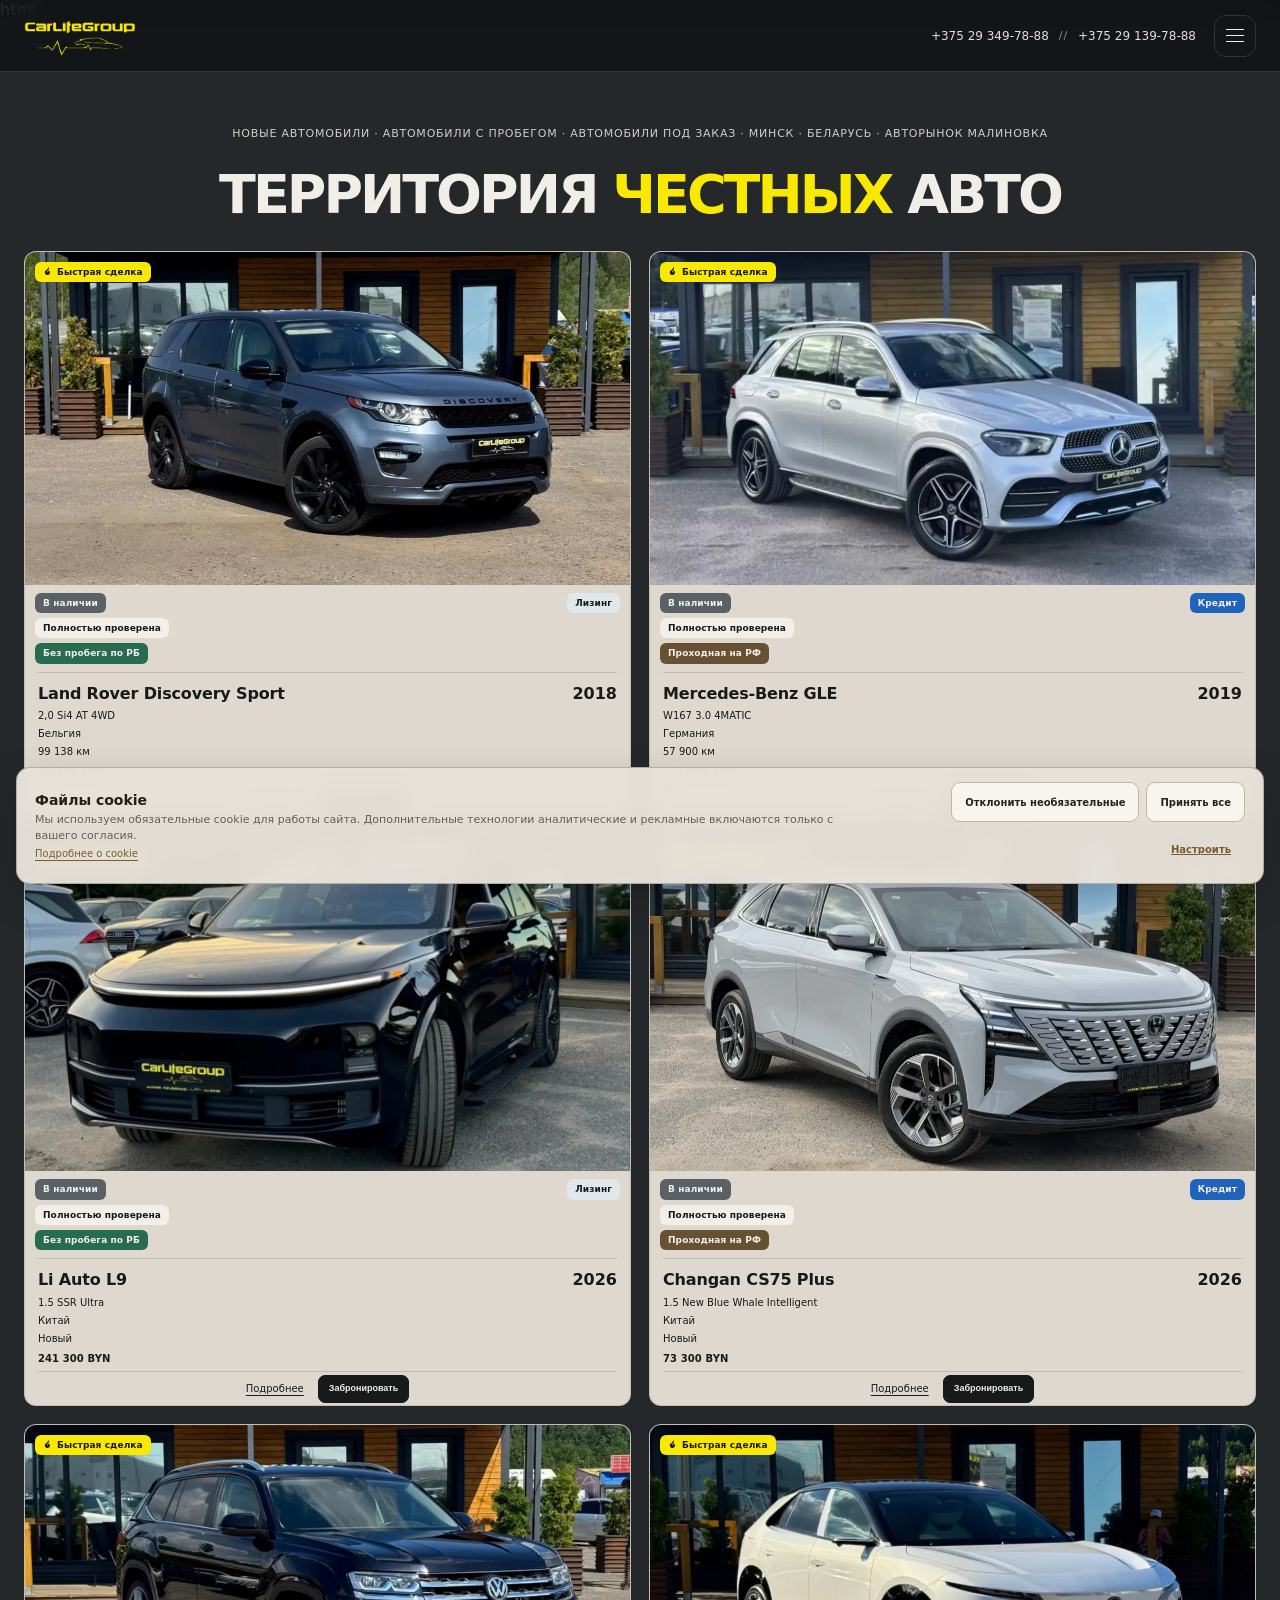
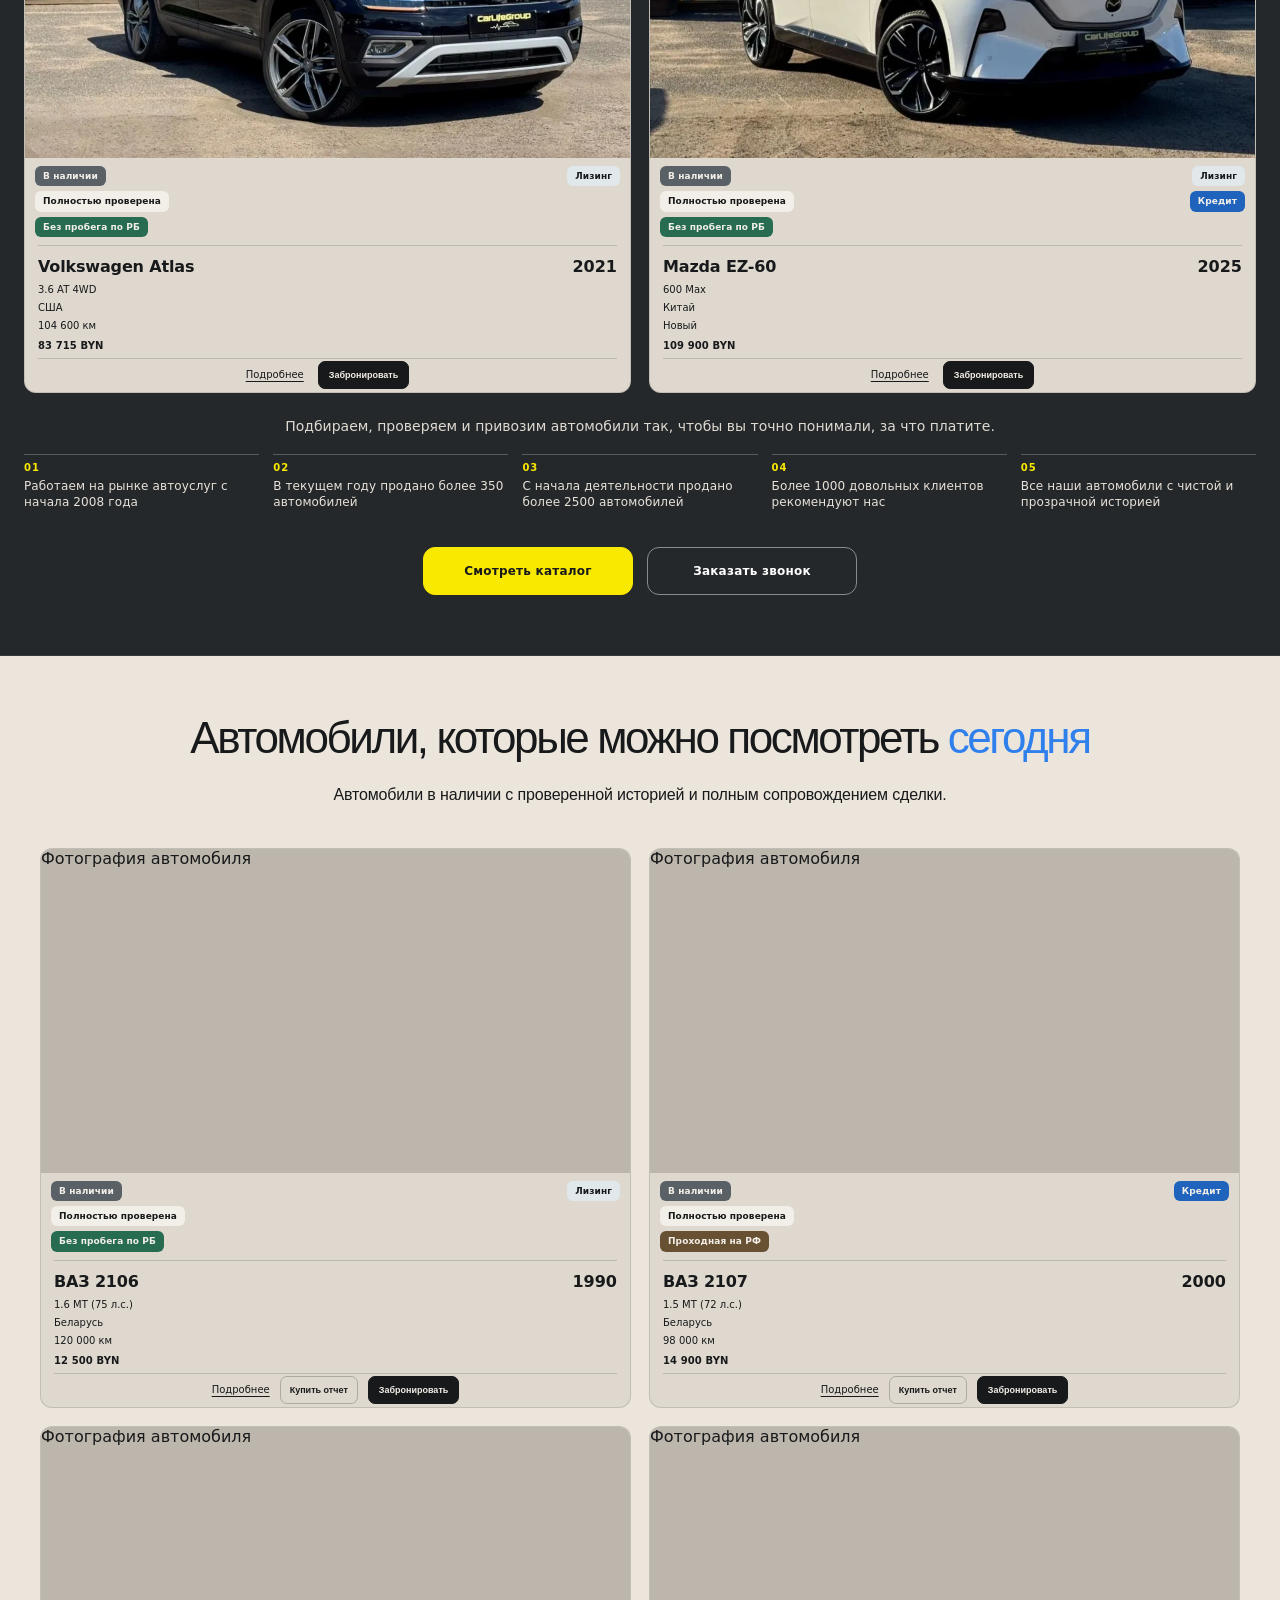
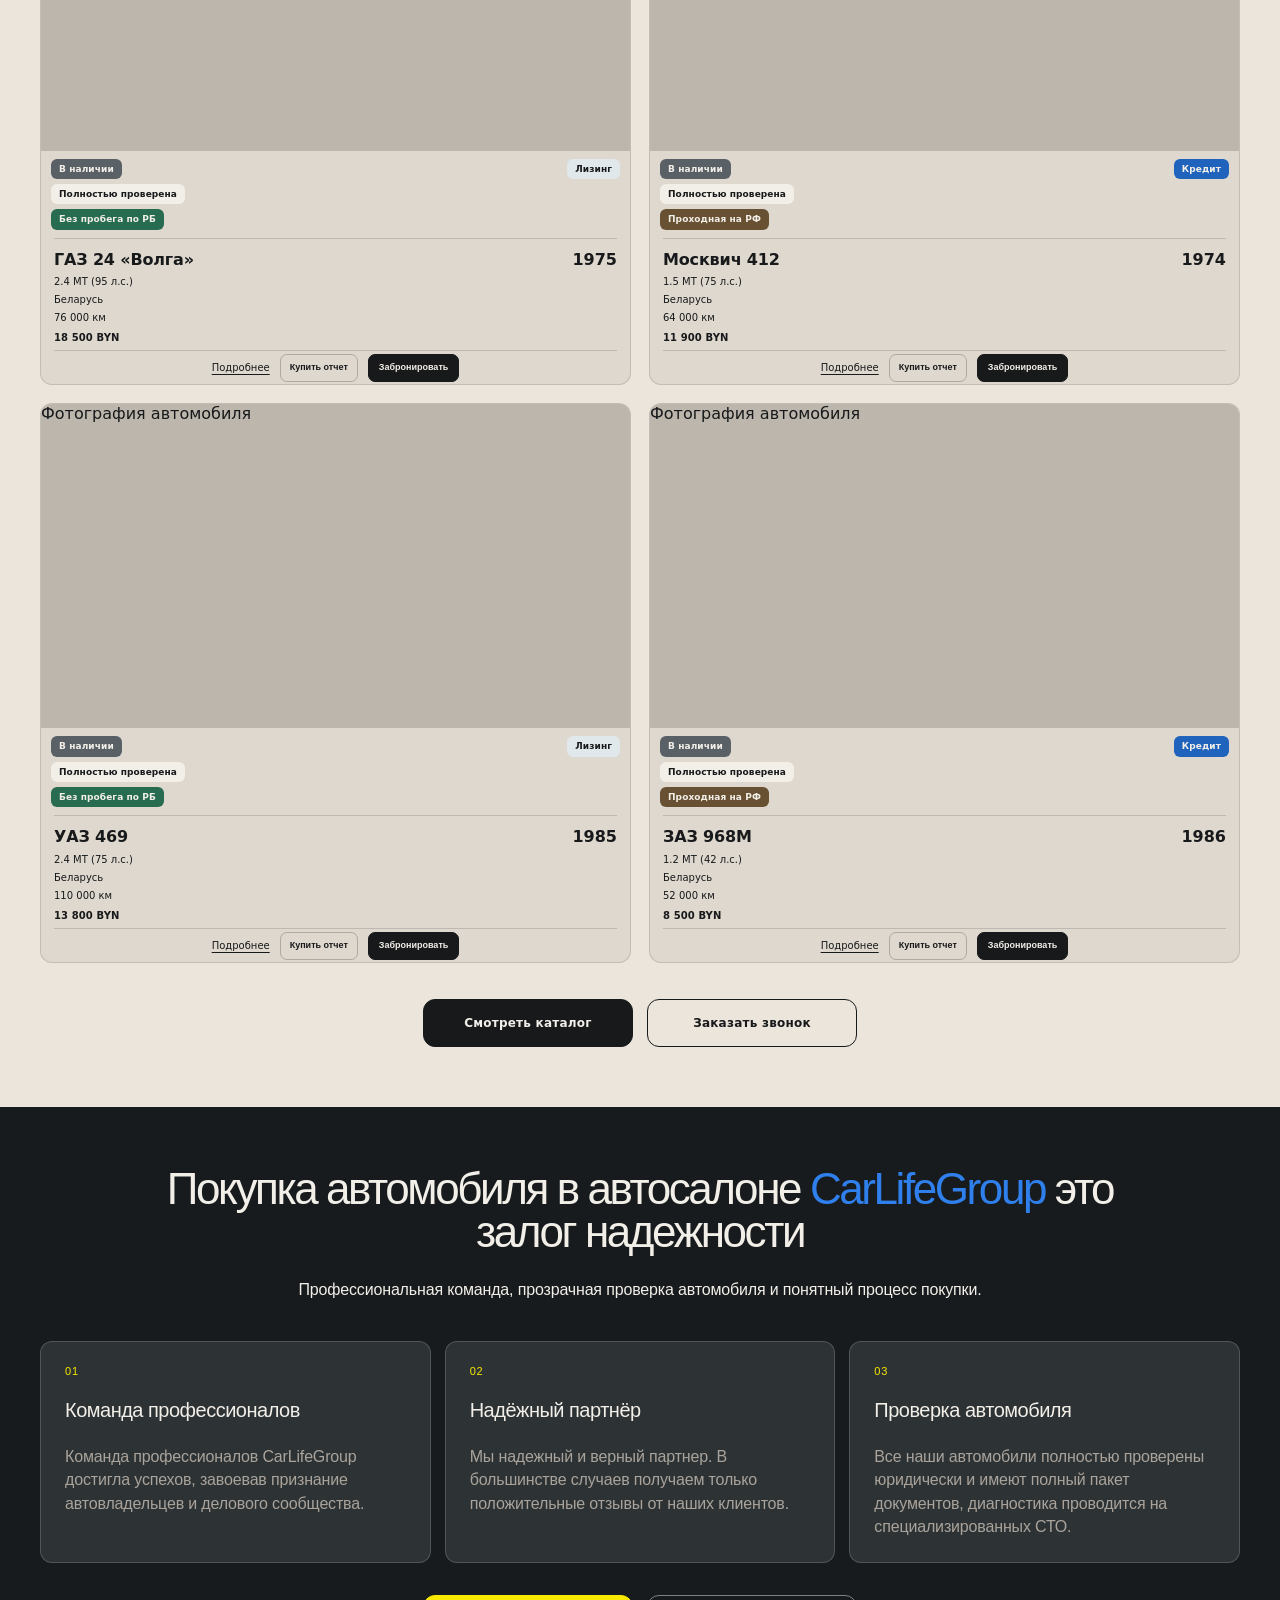
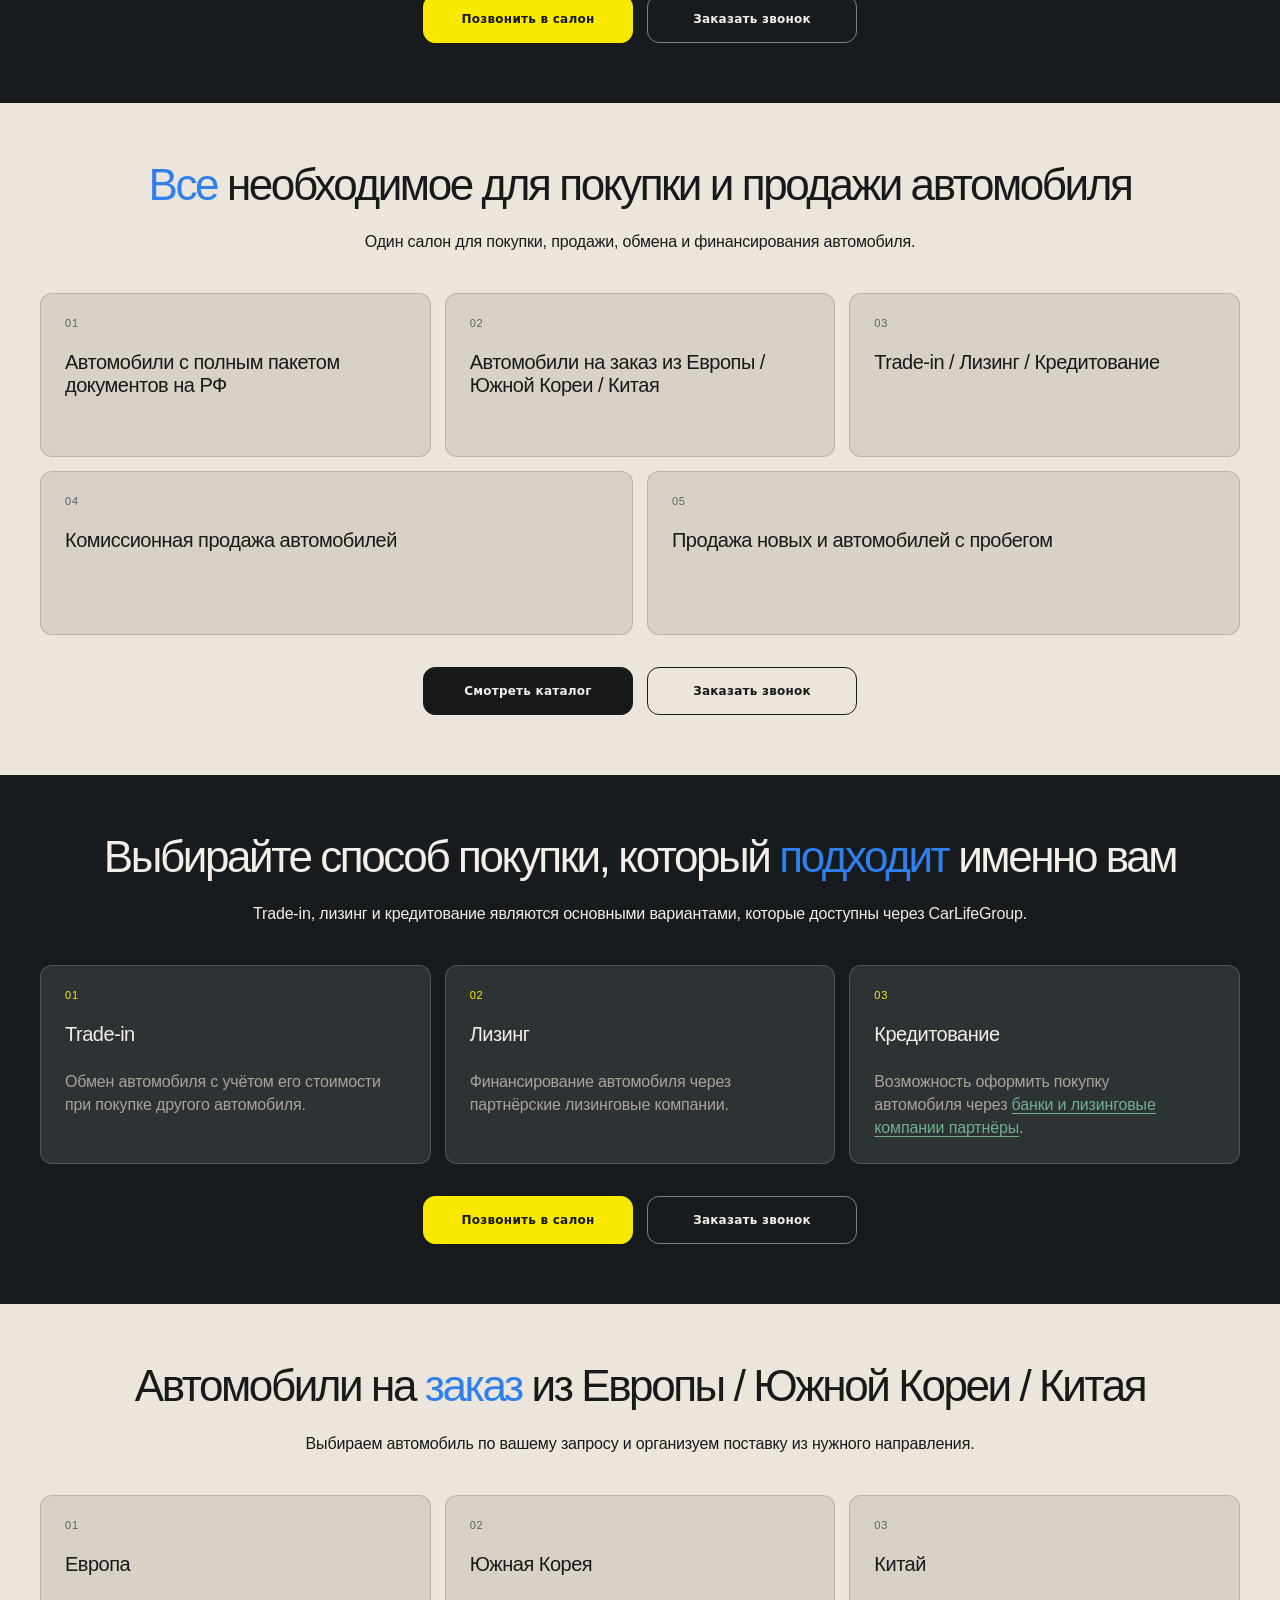
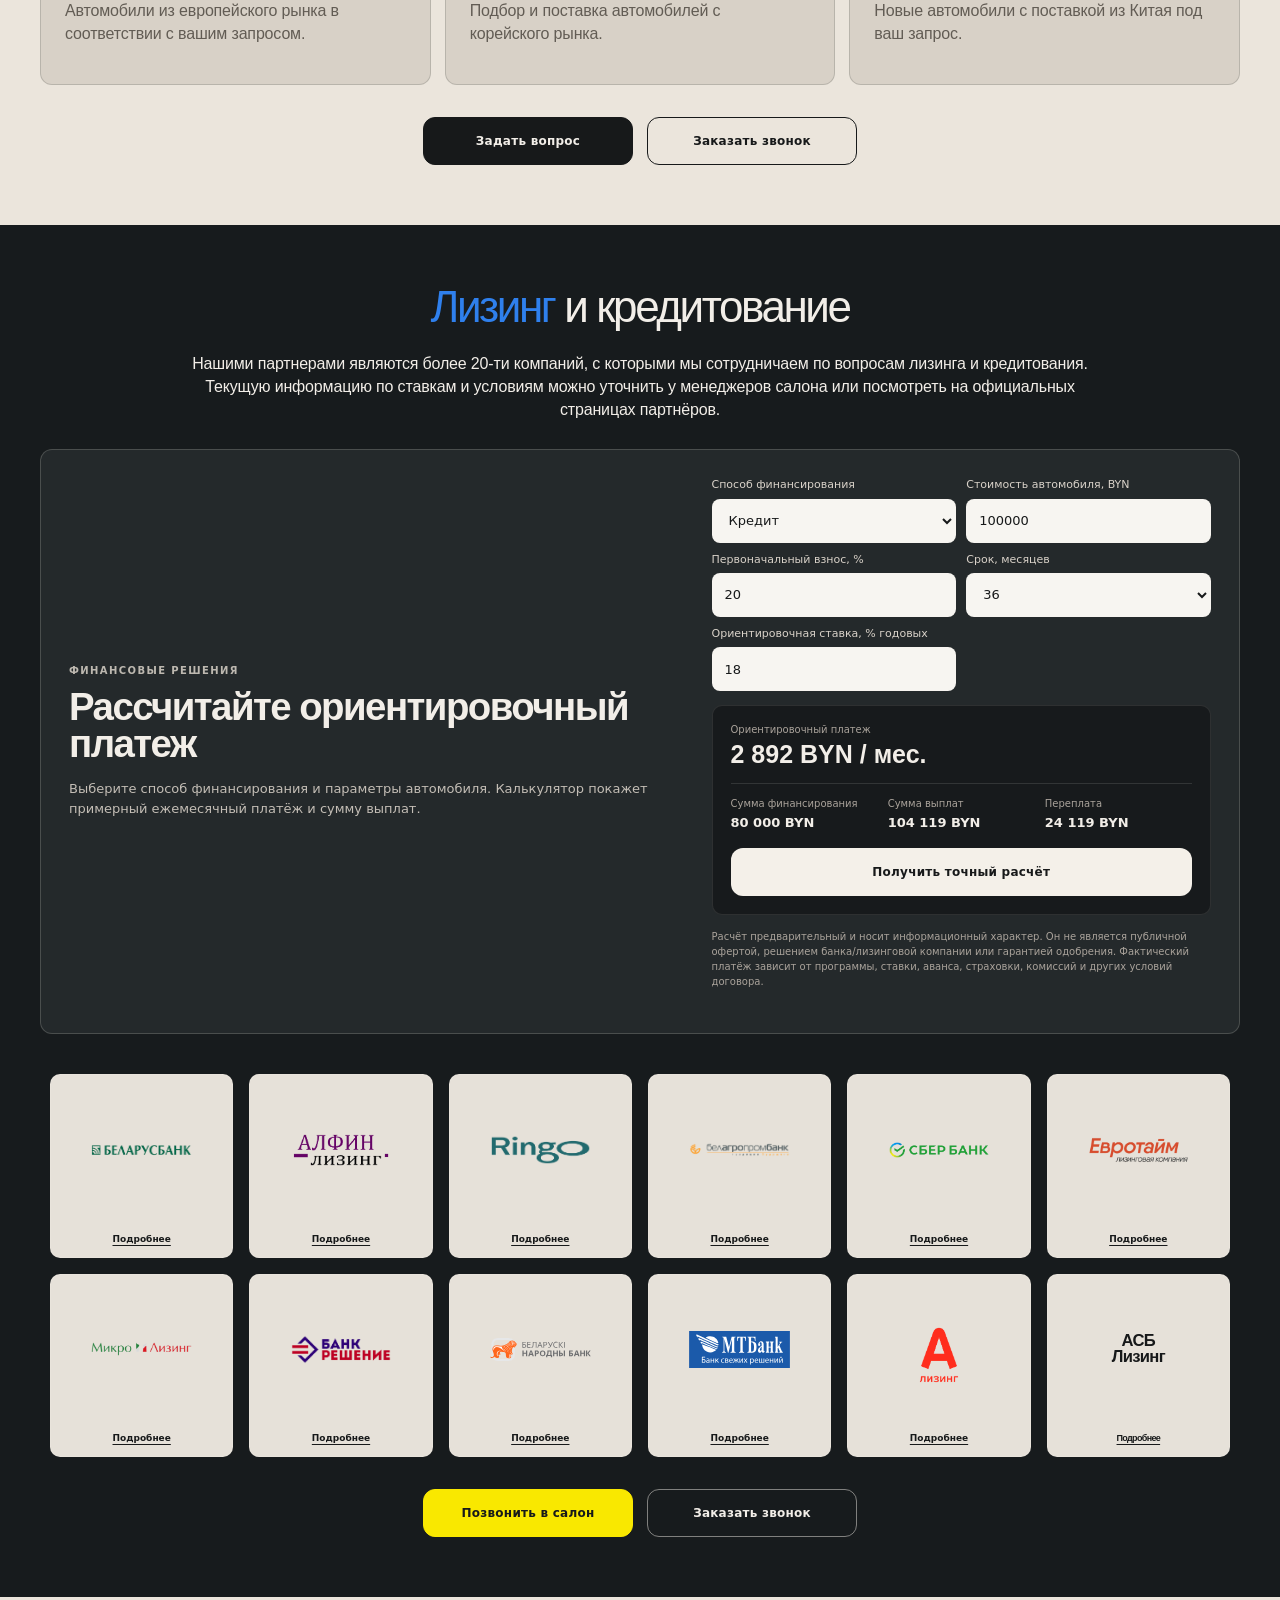
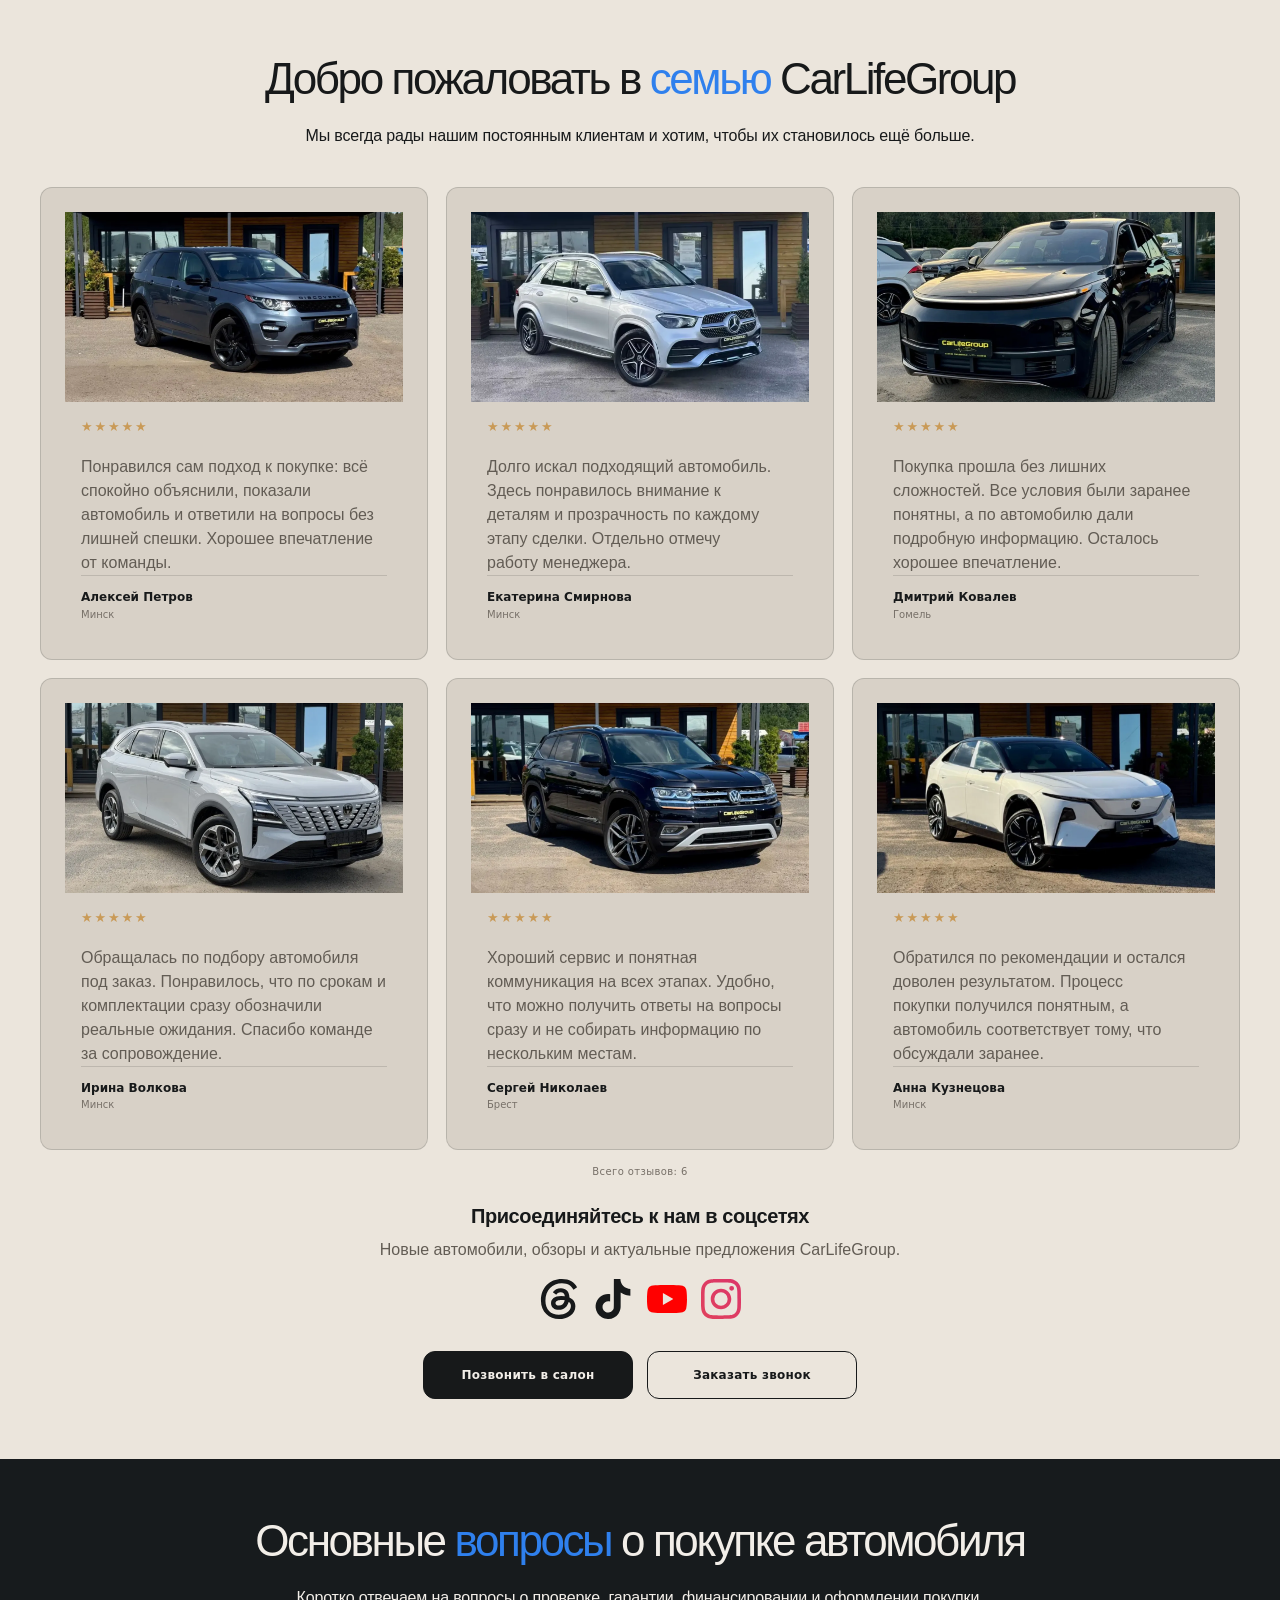
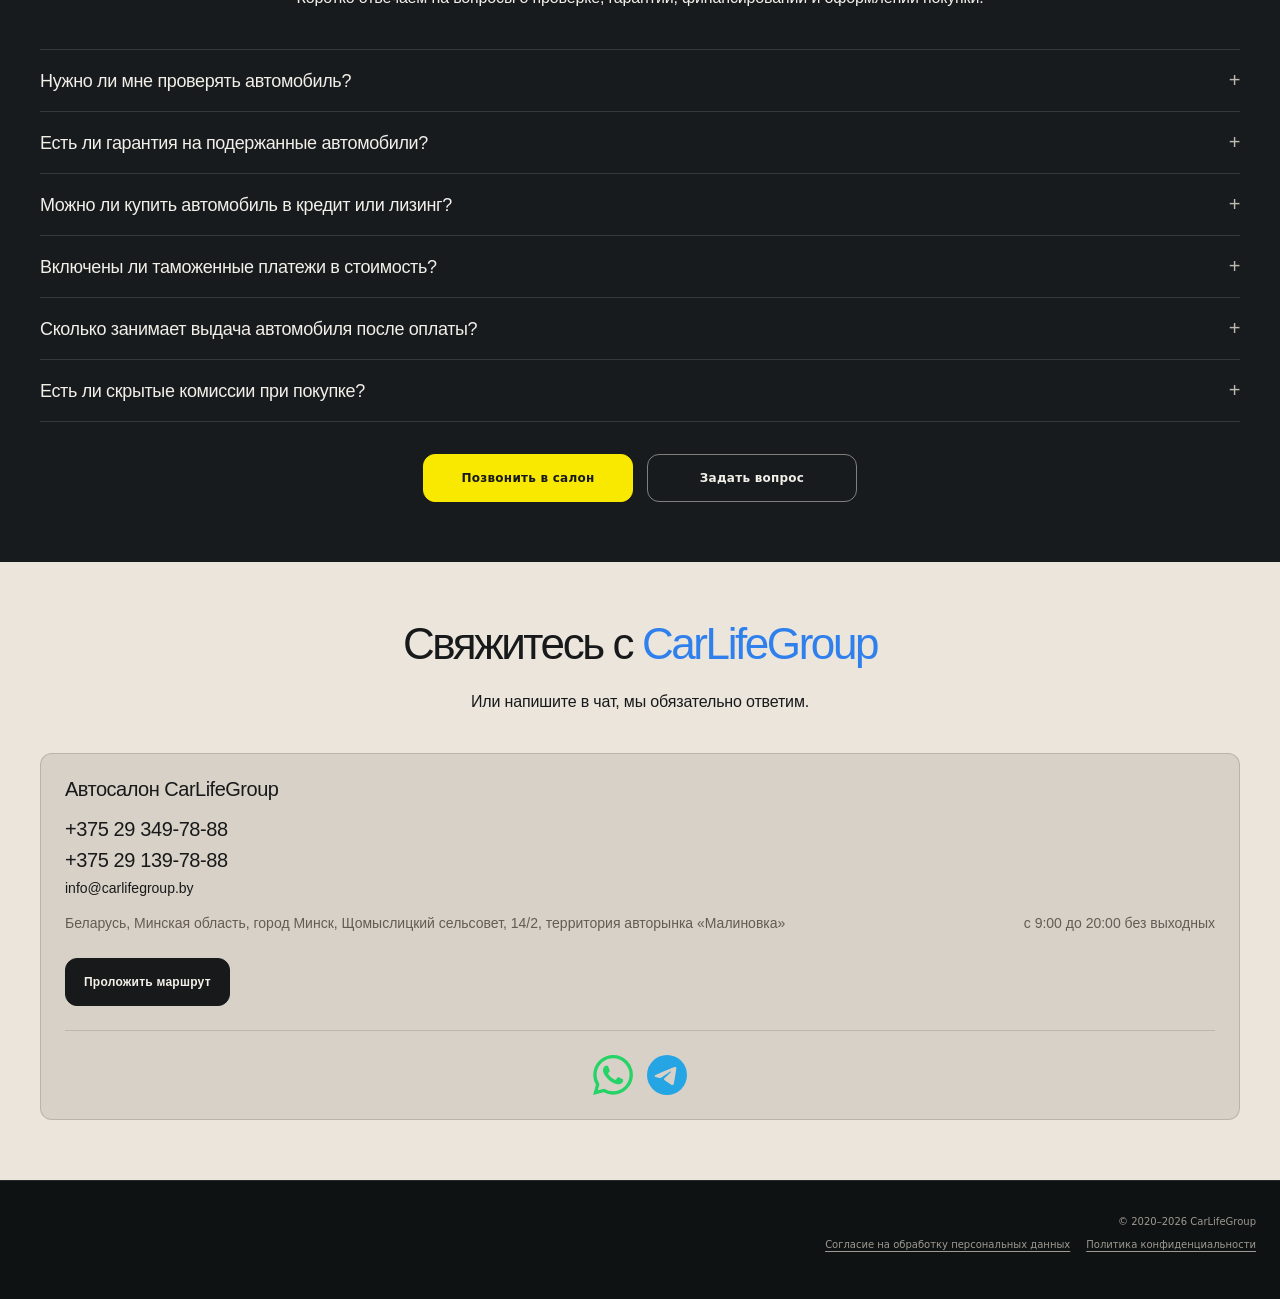
==== commit 81835bc8: "28092026_test_new" ====
--- a/index.html
+++ b/index.html
@@ -1,1193 +1,1187 @@
 html
 <html lang="ru">
- <head>
-  <meta charset="utf-8"/>
-  <meta content="width=device-width,initial-scale=1" name="viewport"/>
-  <meta content="#111416" name="theme-color"/>
-  <meta content="CarLifeGroup территория честных авто. Автомобили в наличии и под заказ, проверка, документы, trade-in, лизинг и кредитование." name="description"/>
-  <title>
+<head>
+<meta charset="utf-8"/>
+<meta content="width=device-width,initial-scale=1" name="viewport"/>
+<meta content="#111416" name="theme-color"/>
+<meta content="CarLifeGroup территория честных авто. Автомобили в наличии и под заказ, проверка, документы, trade-in, лизинг и кредитование." name="description"/>
+<title>
    CarLifeGroup | Территория честных авто
   </title>
-  <link crossorigin="" href="https://fonts.gstatic.com" rel="preconnect"/>
-  <link href="styles.css" rel="stylesheet"/>
- </head>
- <body>
-  <header class="site-header" data-site-header="">
-   <div class="header-inner shell">
-    <div aria-label="CarLifeGroup" class="brand-logo">
-     <img alt="CarLifeGroup" height="229" src="assets/brand/carlifegroup-logo-desktop.png" width="620"/>
-    </div>
-    <nav aria-label="Основная навигация" class="desktop-nav">
-     <a href="#cars">
+<link crossorigin="" href="https://fonts.gstatic.com" rel="preconnect"/>
+<link href="styles.css" rel="stylesheet"/>
+</head>
+<body>
+<header class="site-header" data-site-header="">
+<div class="header-inner shell">
+<div aria-label="CarLifeGroup" class="brand-logo">
+<img alt="CarLifeGroup" height="229" src="assets/brand/carlifegroup-logo-desktop.png" width="620"/>
+</div>
+<nav aria-label="Основная навигация" class="desktop-nav">
+<a href="#cars">
       Автомобили
      </a>
-     <a href="#honest">
+<a href="#honest">
       Почему мы
      </a>
-     <a href="#services">
+<a href="#services">
       Наши услуги
      </a>
-     <a href="#selection">
+<a href="#selection">
       Покупка
      </a>
-     <a href="#import">
+<a href="#import">
       Заказ
      </a>
-     <a href="#partners">
+<a href="#partners">
       Наши партнеры
      </a>
-     <a href="#reviews">
+<a href="#reviews">
       Отзывы
      </a>
-     <a href="#faq">
+<a href="#faq">
       Вопросы
      </a>
-     <a href="#contacts">
+<a href="#contacts">
       Контакты
      </a>
-    </nav>
-    <div class="header-actions">
-     <div class="header-phone-pair">
-      <a class="phone" href="tel:+375293497888">
+</nav>
+<div class="header-actions">
+<div class="header-phone-pair">
+<a class="phone" href="tel:+375293497888">
        +375 29 349-78-88
       </a>
-      <span aria-hidden="true" class="phone-separator">
+<span aria-hidden="true" class="phone-separator">
        //
       </span>
-      <a class="phone phone-secondary" href="tel:+375291397888">
+<a class="phone phone-secondary" href="tel:+375291397888">
        +375 29 139-78-88
       </a>
-     </div>
-     <button aria-controls="mainNav" aria-expanded="false" aria-label="Открыть меню" class="menu-toggle" id="menuToggle" type="button">
-      <i>
-      </i>
-      <i>
-      </i>
-      <i>
-      </i>
-     </button>
-    </div>
-   </div>
-  </header>
-  <div aria-hidden="true" class="menu-backdrop" id="menuBackdrop">
-  </div>
-  <nav aria-hidden="true" aria-label="Меню" class="main-nav" id="mainNav" inert="">
-   <div class="menu-panel-head">
-    <img alt="CarLifeGroup" class="menu-panel-logo" height="229" src="assets/brand/carlifegroup-logo-desktop.png" width="620"/>
-    <button aria-label="Закрыть меню" class="menu-close" id="menuClose" type="button">
-    </button>
-   </div>
-   <a href="#cars">
-    <b>
+</div>
+<button aria-controls="mainNav" aria-expanded="false" aria-label="Открыть меню" class="menu-toggle" id="menuToggle" type="button">
+<i>
+</i>
+<i>
+</i>
+<i>
+</i>
+</button>
+</div>
+</div>
+</header>
+<div aria-hidden="true" class="menu-backdrop" id="menuBackdrop">
+</div>
+<nav aria-hidden="true" aria-label="Меню" class="main-nav" id="mainNav" inert="">
+<div class="menu-panel-head">
+<img alt="CarLifeGroup" class="menu-panel-logo" height="229" src="assets/brand/carlifegroup-logo-desktop.png" width="620"/>
+<button aria-label="Закрыть меню" class="menu-close" id="menuClose" type="button">
+</button>
+</div>
+<a href="#cars">
+<b>
      01
     </b>
-    <span>
+<span>
      Автомобили
     </span>
-   </a>
-   <a href="#honest">
-    <b>
+</a>
+<a href="#honest">
+<b>
      02
     </b>
-    <span>
+<span>
      Почему мы
     </span>
-   </a>
-   <a href="#services">
-    <b>
+</a>
+<a href="#services">
+<b>
      03
     </b>
-    <span>
+<span>
      Наши услуги
     </span>
-   </a>
-   <a href="#selection">
-    <b>
+</a>
+<a href="#selection">
+<b>
      04
     </b>
-    <span>
+<span>
      Покупка
     </span>
-   </a>
-   <a href="#import">
-    <b>
+</a>
+<a href="#import">
+<b>
      05
     </b>
-    <span>
+<span>
      Заказ
     </span>
-   </a>
-   <a href="#partners">
-    <b>
+</a>
+<a href="#partners">
+<b>
      06
     </b>
-    <span>
+<span>
      Наши партнеры
     </span>
-   </a>
-   <a href="#reviews">
-    <b>
+</a>
+<a href="#reviews">
+<b>
      07
     </b>
-    <span>
+<span>
      Отзывы
     </span>
-   </a>
-   <a href="#faq">
-    <b>
+</a>
+<a href="#faq">
+<b>
      08
     </b>
-    <span>
+<span>
      Вопросы
     </span>
-   </a>
-   <a href="#contacts">
-    <b>
+</a>
+<a href="#contacts">
+<b>
      09
     </b>
-    <span>
+<span>
      Контакты
     </span>
-   </a>
-   <div class="menu-footer">
-    <a href="tel:+375293497888">
+</a>
+<div class="menu-footer">
+<a href="tel:+375293497888">
      +375 29 349-78-88
     </a>
-   </div>
-  </nav>
-  <main id="top">
-   <section aria-labelledby="heroTitle" class="hero hero-card-concept" id="hero">
-    <div class="shell hero-concept-layout">
-     <div class="hero-content-stack">
-      <div class="hero-concept-intro">
-       <div class="hero-meta-block">
-        <p class="hero-meta hero-meta-secondary">
+</div>
+</nav>
+<main id="top">
+<section aria-labelledby="heroTitle" class="hero hero-card-concept" id="hero">
+<div class="shell hero-concept-layout">
+<div class="hero-content-stack">
+<div class="hero-concept-intro">
+<div class="hero-meta-block">
+<p class="hero-meta hero-meta-secondary">
          НОВЫЕ АВТОМОБИЛИ · АВТОМОБИЛИ С ПРОБЕГОМ · АВТОМОБИЛИ ПОД ЗАКАЗ · МИНСК · БЕЛАРУСЬ · АВТОРЫНОК МАЛИНОВКА
         </p>
-       </div>
-       <div class="hero-copy">
-        <h1 id="heroTitle">
+</div>
+<div class="hero-copy">
+<h1 id="heroTitle">
          ТЕРРИТОРИЯ
          <em>
           ЧЕСТНЫХ
          </em>
          АВТО
         </h1>
-       </div>
-      </div>
+</div>
+</div>
 <div aria-label="Автомобили в Hero" class="hero-featured-cars">
-       <div aria-label="6 автомобилей. На узких экранах карточки прокручиваются свайпом влево и вправо." class="hero-carousel-track" id="heroCarsTrack" tabindex="0">
-        <article class="hero-car-card">
-         <div class="hero-car-image">
-          <img alt="Land Rover Discovery Sport" decoding="async" fetchpriority="high" height="600" src="assets/hero-cars/1.webp" width="800"/>
-          <span class="hero-car-badge hero-car-badge--quick">
-           <svg aria-hidden="true" class="hero-car-badge-icon" focusable="false" viewbox="0 0 20 20">
-            <path d="M11.9 2.1c.15 2.2-.83 3.48-2.06 4.8-.7.76-1.37 1.52-1.42 2.55-.03.7.18 1.3.66 1.88.13-1.05.58-1.86 1.27-2.56.65-.65 1.17-1.26 1.39-2.16 1.33 1.27 2.18 2.72 2.18 4.43 0 2.94-2.22 5.01-5.03 5.01-2.9 0-5.31-2.14-5.31-5.14 0-2.08 1.05-4.18 2.89-6.08-.06 1.22.2 2.23.83 3.02.05-1.67.73-3.12 1.83-4.48 1.08-1.34 2.34-2.4 2.77-4.27z" fill="currentColor">
-            </path>
-           </svg>
-           <span>
+<div aria-label="6 автомобилей. На узких экранах карточки прокручиваются свайпом влево и вправо." class="hero-carousel-track" id="heroCarsTrack" tabindex="0">
+<article class="hero-car-card">
+<div class="hero-car-image">
+<img alt="Land Rover Discovery Sport" decoding="async" fetchpriority="high" height="600" src="assets/hero-cars/1.webp" width="800"/>
+<span class="hero-car-badge hero-car-badge--quick">
+<svg aria-hidden="true" class="hero-car-badge-icon" focusable="false" viewbox="0 0 20 20">
+<path d="M11.9 2.1c.15 2.2-.83 3.48-2.06 4.8-.7.76-1.37 1.52-1.42 2.55-.03.7.18 1.3.66 1.88.13-1.05.58-1.86 1.27-2.56.65-.65 1.17-1.26 1.39-2.16 1.33 1.27 2.18 2.72 2.18 4.43 0 2.94-2.22 5.01-5.03 5.01-2.9 0-5.31-2.14-5.31-5.14 0-2.08 1.05-4.18 2.89-6.08-.06 1.22.2 2.23.83 3.02.05-1.67.73-3.12 1.83-4.48 1.08-1.34 2.34-2.4 2.77-4.27z" fill="currentColor">
+</path>
+</svg>
+<span>
             Быстрая сделка
            </span>
-          </span>
-         </div>
-         <div class="hero-car-badges-post">
-          <div class="hero-car-badges hero-car-badges-left">
-           <span class="hero-car-badge is-stock">
+</span>
+</div>
+<div class="hero-car-badges-post">
+<div class="hero-car-badges hero-car-badges-left">
+<span class="hero-car-badge is-stock">
             В наличии
            </span>
-           <span class="hero-car-badge is-checked">
+<span class="hero-car-badge is-checked">
             Полностью проверена
            </span>
-           <span class="hero-car-badge is-clean">
+<span class="hero-car-badge is-clean">
             Без пробега по РБ
            </span>
-          </div>
-          <div class="hero-car-badges hero-car-badges-right">
-           <span class="hero-car-badge is-lease">
+</div>
+<div class="hero-car-badges hero-car-badges-right">
+<span class="hero-car-badge is-lease">
             Лизинг
            </span>
-          </div>
-         </div>
-         <div class="hero-car-info">
-          <div class="hero-car-row hero-car-row-title">
-           <strong>
+</div>
+</div>
+<div class="hero-car-info">
+<div class="hero-car-row hero-car-row-title">
+<strong>
             Land Rover Discovery Sport
            </strong>
-           <span>
+<span>
             2018
            </span>
-          </div>
-          <div class="hero-car-row">
+</div>
+<div class="hero-car-row">
            2,0 Si4 AT 4WD
           </div>
-          <div class="hero-car-row">
+<div class="hero-car-row">
            Бельгия
           </div>
-          <div class="hero-car-row">
+<div class="hero-car-row">
            99 138 км
           </div>
-          <div class="hero-car-row hero-car-row-price">
-           <strong>
+<div class="hero-car-row hero-car-row-price">
+<strong>
             74 799 BYN
            </strong>
-          </div>
-          <div class="hero-car-more">
-           <a class="hero-car-more-link" href="https://cars.av.by/land-rover/discovery-sport/131771578" rel="noopener noreferrer" target="_blank">
+</div>
+<div class="hero-car-more">
+<a class="hero-car-more-link" href="https://cars.av.by/land-rover/discovery-sport/131771578" rel="noopener noreferrer" target="_blank">
             Подробнее
            </a>
-           <button class="hero-car-book" data-booking-car="Land Rover Discovery Sport · 2018 · 74 799 BYN" data-booking-open="" type="button">
+<button class="hero-car-book" data-booking-car="Land Rover Discovery Sport · 2018 · 74 799 BYN" data-booking-open="" type="button">
             Забронировать
            </button>
-          </div>
-         </div>
-        </article>
-        <article class="hero-car-card">
-         <div class="hero-car-image">
-          <img alt="Mercedes-Benz GLE W167" decoding="async" height="667" loading="lazy" src="assets/hero-cars/2.webp" width="1000"/>
-          <span class="hero-car-badge hero-car-badge--quick">
-           <svg aria-hidden="true" class="hero-car-badge-icon" focusable="false" viewbox="0 0 20 20">
-            <path d="M11.9 2.1c.15 2.2-.83 3.48-2.06 4.8-.7.76-1.37 1.52-1.42 2.55-.03.7.18 1.3.66 1.88.13-1.05.58-1.86 1.27-2.56.65-.65 1.17-1.26 1.39-2.16 1.33 1.27 2.18 2.72 2.18 4.43 0 2.94-2.22 5.01-5.03 5.01-2.9 0-5.31-2.14-5.31-5.14 0-2.08 1.05-4.18 2.89-6.08-.06 1.22.2 2.23.83 3.02.05-1.67.73-3.12 1.83-4.48 1.08-1.34 2.34-2.4 2.77-4.27z" fill="currentColor">
-            </path>
-           </svg>
-           <span>
+</div>
+</div>
+</article>
+<article class="hero-car-card">
+<div class="hero-car-image">
+<img alt="Mercedes-Benz GLE W167" decoding="async" height="667" loading="lazy" src="assets/hero-cars/2.webp" width="1000"/>
+<span class="hero-car-badge hero-car-badge--quick">
+<svg aria-hidden="true" class="hero-car-badge-icon" focusable="false" viewbox="0 0 20 20">
+<path d="M11.9 2.1c.15 2.2-.83 3.48-2.06 4.8-.7.76-1.37 1.52-1.42 2.55-.03.7.18 1.3.66 1.88.13-1.05.58-1.86 1.27-2.56.65-.65 1.17-1.26 1.39-2.16 1.33 1.27 2.18 2.72 2.18 4.43 0 2.94-2.22 5.01-5.03 5.01-2.9 0-5.31-2.14-5.31-5.14 0-2.08 1.05-4.18 2.89-6.08-.06 1.22.2 2.23.83 3.02.05-1.67.73-3.12 1.83-4.48 1.08-1.34 2.34-2.4 2.77-4.27z" fill="currentColor">
+</path>
+</svg>
+<span>
             Быстрая сделка
            </span>
-          </span>
-         </div>
-         <div class="hero-car-badges-post">
-          <div class="hero-car-badges hero-car-badges-left">
-           <span class="hero-car-badge is-stock">
+</span>
+</div>
+<div class="hero-car-badges-post">
+<div class="hero-car-badges hero-car-badges-left">
+<span class="hero-car-badge is-stock">
             В наличии
            </span>
-           <span class="hero-car-badge is-checked">
+<span class="hero-car-badge is-checked">
             Полностью проверена
            </span>
-           <span class="hero-car-badge is-rf">
+<span class="hero-car-badge is-rf">
             Проходная на РФ
            </span>
-          </div>
-          <div class="hero-car-badges hero-car-badges-right">
-           <span class="hero-car-badge is-credit">
+</div>
+<div class="hero-car-badges hero-car-badges-right">
+<span class="hero-car-badge is-credit">
             Кредит
            </span>
-          </div>
-         </div>
-         <div class="hero-car-info">
-          <div class="hero-car-row hero-car-row-title">
-           <strong>
+</div>
+</div>
+<div class="hero-car-info">
+<div class="hero-car-row hero-car-row-title">
+<strong>
             Mercedes-Benz GLE
            </strong>
-           <span>
+<span>
             2019
            </span>
-          </div>
-          <div class="hero-car-row">
+</div>
+<div class="hero-car-row">
            W167 3.0 4MATIC
           </div>
-          <div class="hero-car-row">
+<div class="hero-car-row">
            Германия
           </div>
-          <div class="hero-car-row">
+<div class="hero-car-row">
            57 900 км
           </div>
-          <div class="hero-car-row hero-car-row-price">
-           <strong>
+<div class="hero-car-row hero-car-row-price">
+<strong>
             171 900 BYN
            </strong>
-          </div>
-          <div class="hero-car-more">
-           <a class="hero-car-more-link" href="https://cars.av.by/mercedes-benz/gle/121076776" rel="noopener noreferrer" target="_blank">
+</div>
+<div class="hero-car-more">
+<a class="hero-car-more-link" href="https://cars.av.by/mercedes-benz/gle/121076776" rel="noopener noreferrer" target="_blank">
             Подробнее
            </a>
-           <button class="hero-car-book" data-booking-car="Mercedes-Benz GLE · 2019 · 171 900 BYN" data-booking-open="" type="button">
+<button class="hero-car-book" data-booking-car="Mercedes-Benz GLE · 2019 · 171 900 BYN" data-booking-open="" type="button">
             Забронировать
            </button>
-          </div>
-         </div>
-        </article>
-        <article class="hero-car-card">
-         <div class="hero-car-image">
-          <img alt="Li Auto L9" decoding="async" height="667" loading="lazy" src="assets/hero-cars/3.webp" width="1000"/>
-          <span class="hero-car-badge hero-car-badge--quick">
-           <svg aria-hidden="true" class="hero-car-badge-icon" focusable="false" viewbox="0 0 20 20">
-            <path d="M11.9 2.1c.15 2.2-.83 3.48-2.06 4.8-.7.76-1.37 1.52-1.42 2.55-.03.7.18 1.3.66 1.88.13-1.05.58-1.86 1.27-2.56.65-.65 1.17-1.26 1.39-2.16 1.33 1.27 2.18 2.72 2.18 4.43 0 2.94-2.22 5.01-5.03 5.01-2.9 0-5.31-2.14-5.31-5.14 0-2.08 1.05-4.18 2.89-6.08-.06 1.22.2 2.23.83 3.02.05-1.67.73-3.12 1.83-4.48 1.08-1.34 2.34-2.4 2.77-4.27z" fill="currentColor">
-            </path>
-           </svg>
-           <span>
+</div>
+</div>
+</article>
+<article class="hero-car-card">
+<div class="hero-car-image">
+<img alt="Li Auto L9" decoding="async" height="667" loading="lazy" src="assets/hero-cars/3.webp" width="1000"/>
+<span class="hero-car-badge hero-car-badge--quick">
+<svg aria-hidden="true" class="hero-car-badge-icon" focusable="false" viewbox="0 0 20 20">
+<path d="M11.9 2.1c.15 2.2-.83 3.48-2.06 4.8-.7.76-1.37 1.52-1.42 2.55-.03.7.18 1.3.66 1.88.13-1.05.58-1.86 1.27-2.56.65-.65 1.17-1.26 1.39-2.16 1.33 1.27 2.18 2.72 2.18 4.43 0 2.94-2.22 5.01-5.03 5.01-2.9 0-5.31-2.14-5.31-5.14 0-2.08 1.05-4.18 2.89-6.08-.06 1.22.2 2.23.83 3.02.05-1.67.73-3.12 1.83-4.48 1.08-1.34 2.34-2.4 2.77-4.27z" fill="currentColor">
+</path>
+</svg>
+<span>
             Быстрая сделка
            </span>
-          </span>
-         </div>
-         <div class="hero-car-badges-post">
-          <div class="hero-car-badges hero-car-badges-left">
-           <span class="hero-car-badge is-stock">
+</span>
+</div>
+<div class="hero-car-badges-post">
+<div class="hero-car-badges hero-car-badges-left">
+<span class="hero-car-badge is-stock">
             В наличии
            </span>
-           <span class="hero-car-badge is-checked">
+<span class="hero-car-badge is-checked">
             Полностью проверена
            </span>
-           <span class="hero-car-badge is-clean">
+<span class="hero-car-badge is-clean">
             Без пробега по РБ
            </span>
-          </div>
-          <div class="hero-car-badges hero-car-badges-right">
-           <span class="hero-car-badge is-lease">
+</div>
+<div class="hero-car-badges hero-car-badges-right">
+<span class="hero-car-badge is-lease">
             Лизинг
            </span>
-          </div>
-         </div>
-         <div class="hero-car-info">
-          <div class="hero-car-row hero-car-row-title">
-           <strong>
+</div>
+</div>
+<div class="hero-car-info">
+<div class="hero-car-row hero-car-row-title">
+<strong>
             Li Auto L9
            </strong>
-           <span>
+<span>
             2026
            </span>
-          </div>
-          <div class="hero-car-row">
+</div>
+<div class="hero-car-row">
            1.5 SSR Ultra
           </div>
-          <div class="hero-car-row">
+<div class="hero-car-row">
            Китай
           </div>
-          <div class="hero-car-row">
+<div class="hero-car-row">
            Новый
           </div>
-          <div class="hero-car-row hero-car-row-price">
-           <strong>
+<div class="hero-car-row hero-car-row-price">
+<strong>
             241 300 BYN
            </strong>
-          </div>
-          <div class="hero-car-more">
-           <a class="hero-car-more-link" href="https://salon.av.by/li-auto_l9_14474" rel="noopener noreferrer" target="_blank">
+</div>
+<div class="hero-car-more">
+<a class="hero-car-more-link" href="https://salon.av.by/li-auto_l9_14474" rel="noopener noreferrer" target="_blank">
             Подробнее
            </a>
-           <button class="hero-car-book" data-booking-car="Li Auto L9 · 2026 · 241 300 BYN" data-booking-open="" type="button">
+<button class="hero-car-book" data-booking-car="Li Auto L9 · 2026 · 241 300 BYN" data-booking-open="" type="button">
             Забронировать
            </button>
-          </div>
-         </div>
-        </article>
-        <article class="hero-car-card">
-         <div class="hero-car-image">
-          <img alt="Changan CS75 Plus" decoding="async" height="667" loading="lazy" src="assets/hero-cars/4.webp" width="1000"/>
-          <span class="hero-car-badge hero-car-badge--quick">
-           <svg aria-hidden="true" class="hero-car-badge-icon" focusable="false" viewbox="0 0 20 20">
-            <path d="M11.9 2.1c.15 2.2-.83 3.48-2.06 4.8-.7.76-1.37 1.52-1.42 2.55-.03.7.18 1.3.66 1.88.13-1.05.58-1.86 1.27-2.56.65-.65 1.17-1.26 1.39-2.16 1.33 1.27 2.18 2.72 2.18 4.43 0 2.94-2.22 5.01-5.03 5.01-2.9 0-5.31-2.14-5.31-5.14 0-2.08 1.05-4.18 2.89-6.08-.06 1.22.2 2.23.83 3.02.05-1.67.73-3.12 1.83-4.48 1.08-1.34 2.34-2.4 2.77-4.27z" fill="currentColor">
-            </path>
-           </svg>
-           <span>
+</div>
+</div>
+</article>
+<article class="hero-car-card">
+<div class="hero-car-image">
+<img alt="Changan CS75 Plus" decoding="async" height="667" loading="lazy" src="assets/hero-cars/4.webp" width="1000"/>
+<span class="hero-car-badge hero-car-badge--quick">
+<svg aria-hidden="true" class="hero-car-badge-icon" focusable="false" viewbox="0 0 20 20">
+<path d="M11.9 2.1c.15 2.2-.83 3.48-2.06 4.8-.7.76-1.37 1.52-1.42 2.55-.03.7.18 1.3.66 1.88.13-1.05.58-1.86 1.27-2.56.65-.65 1.17-1.26 1.39-2.16 1.33 1.27 2.18 2.72 2.18 4.43 0 2.94-2.22 5.01-5.03 5.01-2.9 0-5.31-2.14-5.31-5.14 0-2.08 1.05-4.18 2.89-6.08-.06 1.22.2 2.23.83 3.02.05-1.67.73-3.12 1.83-4.48 1.08-1.34 2.34-2.4 2.77-4.27z" fill="currentColor">
+</path>
+</svg>
+<span>
             Быстрая сделка
            </span>
-          </span>
-         </div>
-         <div class="hero-car-badges-post">
-          <div class="hero-car-badges hero-car-badges-left">
-           <span class="hero-car-badge is-stock">
+</span>
+</div>
+<div class="hero-car-badges-post">
+<div class="hero-car-badges hero-car-badges-left">
+<span class="hero-car-badge is-stock">
             В наличии
            </span>
-           <span class="hero-car-badge is-checked">
+<span class="hero-car-badge is-checked">
             Полностью проверена
            </span>
-           <span class="hero-car-badge is-rf">
+<span class="hero-car-badge is-rf">
             Проходная на РФ
            </span>
-          </div>
-          <div class="hero-car-badges hero-car-badges-right">
-           <span class="hero-car-badge is-credit">
+</div>
+<div class="hero-car-badges hero-car-badges-right">
+<span class="hero-car-badge is-credit">
             Кредит
            </span>
-          </div>
-         </div>
-         <div class="hero-car-info">
-          <div class="hero-car-row hero-car-row-title">
-           <strong>
+</div>
+</div>
+<div class="hero-car-info">
+<div class="hero-car-row hero-car-row-title">
+<strong>
             Changan CS75 Plus
            </strong>
-           <span>
+<span>
             2026
            </span>
-          </div>
-          <div class="hero-car-row">
+</div>
+<div class="hero-car-row">
            1.5 New Blue Whale Intelligent
           </div>
-          <div class="hero-car-row">
+<div class="hero-car-row">
            Китай
           </div>
-          <div class="hero-car-row">
+<div class="hero-car-row">
            Новый
           </div>
-          <div class="hero-car-row hero-car-row-price">
-           <strong>
+<div class="hero-car-row hero-car-row-price">
+<strong>
             73 300 BYN
            </strong>
-          </div>
-          <div class="hero-car-more">
-           <a class="hero-car-more-link" href="https://salon.av.by/changan_cs75-plus_13094" rel="noopener noreferrer" target="_blank">
+</div>
+<div class="hero-car-more">
+<a class="hero-car-more-link" href="https://salon.av.by/changan_cs75-plus_13094" rel="noopener noreferrer" target="_blank">
             Подробнее
            </a>
-           <button class="hero-car-book" data-booking-car="Changan CS75 Plus · 2026 · 73 300 BYN" data-booking-open="" type="button">
+<button class="hero-car-book" data-booking-car="Changan CS75 Plus · 2026 · 73 300 BYN" data-booking-open="" type="button">
             Забронировать
            </button>
-          </div>
-         </div>
-        </article>
-        <article class="hero-car-card">
-         <div class="hero-car-image">
-          <img alt="Volkswagen Atlas" decoding="async" height="667" loading="lazy" src="assets/hero-cars/5.webp" width="1000"/>
-          <span class="hero-car-badge hero-car-badge--quick">
-           <svg aria-hidden="true" class="hero-car-badge-icon" focusable="false" viewbox="0 0 20 20">
-            <path d="M11.9 2.1c.15 2.2-.83 3.48-2.06 4.8-.7.76-1.37 1.52-1.42 2.55-.03.7.18 1.3.66 1.88.13-1.05.58-1.86 1.27-2.56.65-.65 1.17-1.26 1.39-2.16 1.33 1.27 2.18 2.72 2.18 4.43 0 2.94-2.22 5.01-5.03 5.01-2.9 0-5.31-2.14-5.31-5.14 0-2.08 1.05-4.18 2.89-6.08-.06 1.22.2 2.23.83 3.02.05-1.67.73-3.12 1.83-4.48 1.08-1.34 2.34-2.4 2.77-4.27z" fill="currentColor">
-            </path>
-           </svg>
-           <span>
+</div>
+</div>
+</article>
+<article class="hero-car-card">
+<div class="hero-car-image">
+<img alt="Volkswagen Atlas" decoding="async" height="667" loading="lazy" src="assets/hero-cars/5.webp" width="1000"/>
+<span class="hero-car-badge hero-car-badge--quick">
+<svg aria-hidden="true" class="hero-car-badge-icon" focusable="false" viewbox="0 0 20 20">
+<path d="M11.9 2.1c.15 2.2-.83 3.48-2.06 4.8-.7.76-1.37 1.52-1.42 2.55-.03.7.18 1.3.66 1.88.13-1.05.58-1.86 1.27-2.56.65-.65 1.17-1.26 1.39-2.16 1.33 1.27 2.18 2.72 2.18 4.43 0 2.94-2.22 5.01-5.03 5.01-2.9 0-5.31-2.14-5.31-5.14 0-2.08 1.05-4.18 2.89-6.08-.06 1.22.2 2.23.83 3.02.05-1.67.73-3.12 1.83-4.48 1.08-1.34 2.34-2.4 2.77-4.27z" fill="currentColor">
+</path>
+</svg>
+<span>
             Быстрая сделка
            </span>
-          </span>
-         </div>
-         <div class="hero-car-badges-post">
-          <div class="hero-car-badges hero-car-badges-left">
-           <span class="hero-car-badge is-stock">
+</span>
+</div>
+<div class="hero-car-badges-post">
+<div class="hero-car-badges hero-car-badges-left">
+<span class="hero-car-badge is-stock">
             В наличии
            </span>
-           <span class="hero-car-badge is-checked">
+<span class="hero-car-badge is-checked">
             Полностью проверена
            </span>
-           <span class="hero-car-badge is-clean">
+<span class="hero-car-badge is-clean">
             Без пробега по РБ
            </span>
-          </div>
-          <div class="hero-car-badges hero-car-badges-right">
-           <span class="hero-car-badge is-lease">
+</div>
+<div class="hero-car-badges hero-car-badges-right">
+<span class="hero-car-badge is-lease">
             Лизинг
            </span>
-          </div>
-         </div>
-         <div class="hero-car-info">
-          <div class="hero-car-row hero-car-row-title">
-           <strong>
+</div>
+</div>
+<div class="hero-car-info">
+<div class="hero-car-row hero-car-row-title">
+<strong>
             Volkswagen Atlas
            </strong>
-           <span>
+<span>
             2021
            </span>
-          </div>
-          <div class="hero-car-row">
+</div>
+<div class="hero-car-row">
            3.6 AT 4WD
           </div>
-          <div class="hero-car-row">
+<div class="hero-car-row">
            США
           </div>
-          <div class="hero-car-row">
+<div class="hero-car-row">
            104 600 км
           </div>
-          <div class="hero-car-row hero-car-row-price">
-           <strong>
+<div class="hero-car-row hero-car-row-price">
+<strong>
             83 715 BYN
            </strong>
-          </div>
-          <div class="hero-car-more">
-           <a class="hero-car-more-link" href="https://cars.av.by/volkswagen/atlas/135411663" rel="noopener noreferrer" target="_blank">
+</div>
+<div class="hero-car-more">
+<a class="hero-car-more-link" href="https://cars.av.by/volkswagen/atlas/135411663" rel="noopener noreferrer" target="_blank">
             Подробнее
            </a>
-           <button class="hero-car-book" data-booking-car="Volkswagen Atlas · 2021 · 83 715 BYN" data-booking-open="" type="button">
+<button class="hero-car-book" data-booking-car="Volkswagen Atlas · 2021 · 83 715 BYN" data-booking-open="" type="button">
             Забронировать
            </button>
-          </div>
-         </div>
-        </article>
-        <article class="hero-car-card">
-         <div class="hero-car-image">
-          <img alt="Mazda EZ-60" decoding="async" height="667" loading="lazy" src="assets/hero-cars/6.webp" width="1000"/>
-          <span class="hero-car-badge hero-car-badge--quick">
-           <svg aria-hidden="true" class="hero-car-badge-icon" focusable="false" viewbox="0 0 20 20">
-            <path d="M11.9 2.1c.15 2.2-.83 3.48-2.06 4.8-.7.76-1.37 1.52-1.42 2.55-.03.7.18 1.3.66 1.88.13-1.05.58-1.86 1.27-2.56.65-.65 1.17-1.26 1.39-2.16 1.33 1.27 2.18 2.72 2.18 4.43 0 2.94-2.22 5.01-5.03 5.01-2.9 0-5.31-2.14-5.31-5.14 0-2.08 1.05-4.18 2.89-6.08-.06 1.22.2 2.23.83 3.02.05-1.67.73-3.12 1.83-4.48 1.08-1.34 2.34-2.4 2.77-4.27z" fill="currentColor">
-            </path>
-           </svg>
-           <span>
+</div>
+</div>
+</article>
+<article class="hero-car-card">
+<div class="hero-car-image">
+<img alt="Mazda EZ-60" decoding="async" height="667" loading="lazy" src="assets/hero-cars/6.webp" width="1000"/>
+<span class="hero-car-badge hero-car-badge--quick">
+<svg aria-hidden="true" class="hero-car-badge-icon" focusable="false" viewbox="0 0 20 20">
+<path d="M11.9 2.1c.15 2.2-.83 3.48-2.06 4.8-.7.76-1.37 1.52-1.42 2.55-.03.7.18 1.3.66 1.88.13-1.05.58-1.86 1.27-2.56.65-.65 1.17-1.26 1.39-2.16 1.33 1.27 2.18 2.72 2.18 4.43 0 2.94-2.22 5.01-5.03 5.01-2.9 0-5.31-2.14-5.31-5.14 0-2.08 1.05-4.18 2.89-6.08-.06 1.22.2 2.23.83 3.02.05-1.67.73-3.12 1.83-4.48 1.08-1.34 2.34-2.4 2.77-4.27z" fill="currentColor">
+</path>
+</svg>
+<span>
             Быстрая сделка
            </span>
-          </span>
-         </div>
-         <div class="hero-car-badges-post">
-          <div class="hero-car-badges hero-car-badges-left">
-           <span class="hero-car-badge is-stock">
+</span>
+</div>
+<div class="hero-car-badges-post">
+<div class="hero-car-badges hero-car-badges-left">
+<span class="hero-car-badge is-stock">
             В наличии
            </span>
-           <span class="hero-car-badge is-checked">
+<span class="hero-car-badge is-checked">
             Полностью проверена
            </span>
-           <span class="hero-car-badge is-clean">
+<span class="hero-car-badge is-clean">
             Без пробега по РБ
            </span>
-          </div>
-          <div class="hero-car-badges hero-car-badges-right">
-           <span class="hero-car-badge is-lease">
+</div>
+<div class="hero-car-badges hero-car-badges-right">
+<span class="hero-car-badge is-lease">
             Лизинг
            </span>
-           <span class="hero-car-badge is-credit">
+<span class="hero-car-badge is-credit">
             Кредит
            </span>
-          </div>
-         </div>
-         <div class="hero-car-info">
-          <div class="hero-car-row hero-car-row-title">
-           <strong>
+</div>
+</div>
+<div class="hero-car-info">
+<div class="hero-car-row hero-car-row-title">
+<strong>
             Mazda EZ-60
            </strong>
-           <span>
+<span>
             2025
            </span>
-          </div>
-          <div class="hero-car-row">
+</div>
+<div class="hero-car-row">
            600 Max
           </div>
-          <div class="hero-car-row">
+<div class="hero-car-row">
            Китай
           </div>
-          <div class="hero-car-row">
+<div class="hero-car-row">
            Новый
           </div>
-          <div class="hero-car-row hero-car-row-price">
-           <strong>
+<div class="hero-car-row hero-car-row-price">
+<strong>
             109 900 BYN
            </strong>
-          </div>
-          <div class="hero-car-more">
-           <a class="hero-car-more-link" href="https://salon.av.by/mazda_ez-60_10963" rel="noopener noreferrer" target="_blank">
+</div>
+<div class="hero-car-more">
+<a class="hero-car-more-link" href="https://salon.av.by/mazda_ez-60_10963" rel="noopener noreferrer" target="_blank">
             Подробнее
            </a>
-           <button class="hero-car-book" data-booking-car="Mazda EZ-60 · 2025 · 109 900 BYN" data-booking-open="" type="button">
+<button class="hero-car-book" data-booking-car="Mazda EZ-60 · 2025 · 109 900 BYN" data-booking-open="" type="button">
             Забронировать
            </button>
-          </div>
-         </div>
-        </article>
-       </div>
-       <div aria-label="Свайп по автомобилям" class="hero-carousel-controls">
-        <button aria-label="Предыдущий автомобиль" class="hero-carousel-arrow" data-carousel-prev="" type="button">
+</div>
+</div>
+</article>
+</div>
+<div aria-label="Свайп по автомобилям" class="hero-carousel-controls">
+<button aria-label="Предыдущий автомобиль" class="hero-carousel-arrow" data-carousel-prev="" type="button">
          ←
         </button>
-        <div aria-live="polite" class="hero-carousel-meta">
-         <span>
+<div aria-live="polite" class="hero-carousel-meta">
+<span>
           Свайпните влево или вправо,
           <br/>
           чтобы посмотреть следующие автомобили
          </span>
-         <span class="hero-carousel-count">
+<span class="hero-carousel-count">
           1 / 6
          </span>
-        </div>
-        <button aria-label="Следующий автомобиль" class="hero-carousel-arrow" data-carousel-next="" type="button">
+</div>
+<button aria-label="Следующий автомобиль" class="hero-carousel-arrow" data-carousel-next="" type="button">
          →
         </button>
-       </div>
-      </div>
-      <p class="hero-car-lead">
+</div>
+</div>
+<p class="hero-car-lead">
        Подбираем, проверяем и привозим автомобили так, чтобы вы точно понимали, за что платите.
       </p>
-      <div aria-label="Факты о CarLifeGroup" class="hero-proof" id="heroProof">
-       <div>
-        <strong>
+<div aria-label="Факты о CarLifeGroup" class="hero-proof" id="heroProof">
+<div>
+<strong>
          01
         </strong>
-        <span>
+<span>
          Работаем на рынке автоуслуг с начала 2008 года
         </span>
-       </div>
-       <div>
-        <strong>
+</div>
+<div>
+<strong>
          02
         </strong>
-        <span>
+<span>
          В текущем году продано более 350 автомобилей
         </span>
-       </div>
-       <div>
-        <strong>
+</div>
+<div>
+<strong>
          03
         </strong>
-        <span>
+<span>
          С начала деятельности продано более 2500 автомобилей
         </span>
-       </div>
-       <div>
-        <strong>
+</div>
+<div>
+<strong>
          04
         </strong>
-        <span>
+<span>
          Более 1000 довольных клиентов рекомендуют нас
         </span>
-       </div>
-       <div>
-        <strong>
+</div>
+<div>
+<strong>
          05
         </strong>
-        <span>
+<span>
          Все наши автомобили с чистой и прозрачной историей
         </span>
-       </div>
-      </div>
-     </div>
-     <div class="hero-concept-actions">
-      <a class="button cta-system button-primary" href="#cars">
+</div>
+</div>
+</div>
+<div class="hero-concept-actions">
+<a class="button cta-system button-primary" href="#cars">
        Смотреть каталог
       </a>
-      <a class="button cta-system cta-call button-secondary" data-callback-open="" href="#callbackModal">
+<a class="button cta-system cta-call button-secondary" data-callback-open="" href="#callbackModal">
        Заказать звонок
       </a>
-     </div>
-    </div>
-   </section>
-   <section class="section section-light section-standard section-with-cta" id="cars">
-    <div class="shell">
-     <header class="section-head">
-      <div class="section-head-main">
+</div>
+</div>
+</section>
+<section class="section section-light section-standard section-with-cta" id="cars">
+<div class="shell">
+<header class="section-head">
+<div class="section-head-main">
 <h2>
         Автомобили, которые можно посмотреть
         <em>
          сегодня
         </em>
-       </h2>
-      </div>
-      <div class="section-head-copy">
-       <p class="section-lead">
+</h2>
+</div>
+<div class="section-head-copy">
+<p class="section-lead">
         Автомобили в наличии с проверенной историей и полным сопровождением сделки.
        </p>
-      </div>
-     </header>
-     <div class="inventory-carousel">
-      <div aria-label="6 демонстрационных автомобилей. На мобильных можно прокрутить свайпом." class="inventory-carousel-track" id="inventoryCarsTrack" tabindex="0">
-       <article class="hero-car-card inventory-card">
-        <div class="hero-car-image">
-         <div class="inventory-photo-placeholder">
+</div>
+</header>
+<div class="inventory-carousel">
+<div aria-label="6 демонстрационных автомобилей. На мобильных можно прокрутить свайпом." class="inventory-carousel-track" id="inventoryCarsTrack" tabindex="0">
+<article class="hero-car-card inventory-card">
+<div class="hero-car-image">
+<div class="inventory-photo-placeholder">
           Фотография автомобиля
          </div>
-        </div>
-        <div class="hero-car-badges-post">
-         <div class="hero-car-badges hero-car-badges-left">
-          <span class="hero-car-badge is-stock">
+</div>
+<div class="hero-car-badges-post">
+<div class="hero-car-badges hero-car-badges-left">
+<span class="hero-car-badge is-stock">
            В наличии
           </span>
-          <span class="hero-car-badge is-checked">
+<span class="hero-car-badge is-checked">
            Полностью проверена
           </span>
-          <span class="hero-car-badge is-clean">
+<span class="hero-car-badge is-clean">
            Без пробега по РБ
           </span>
-         </div>
-         <div class="hero-car-badges hero-car-badges-right">
-          <span class="hero-car-badge is-lease">
+</div>
+<div class="hero-car-badges hero-car-badges-right">
+<span class="hero-car-badge is-lease">
            Лизинг
           </span>
-         </div>
-        </div>
-        <div class="hero-car-info">
-         <div class="hero-car-row hero-car-row-title">
-          <strong>
+</div>
+</div>
+<div class="hero-car-info">
+<div class="hero-car-row hero-car-row-title">
+<strong>
            ВАЗ 2106
           </strong>
-          <span>
+<span>
            1990
           </span>
-         </div>
-         <div class="hero-car-row">
+</div>
+<div class="hero-car-row">
           1.6 МТ (75 л.с.)
          </div>
-         <div class="hero-car-row">
+<div class="hero-car-row">
           Беларусь
          </div>
-         <div class="hero-car-row">
+<div class="hero-car-row">
           120 000 км
          </div>
-         <div class="hero-car-row hero-car-row-price">
-          <strong>
+<div class="hero-car-row hero-car-row-price">
+<strong>
            12 500 BYN
           </strong>
-         </div>
-         <div class="hero-car-more">
-          <a class="hero-car-more-link" href="catalog.html">
+</div>
+<div class="hero-car-more">
+<a class="hero-car-more-link" href="catalog.html">
            Подробнее
           </a>
-          
-          <button class="hero-car-report" data-report-open data-report-car="ВАЗ 2106 · 1990 · 12 500 BYN" type="button">
+<button class="hero-car-report" data-report-car="ВАЗ 2106 · 1990 · 12 500 BYN" data-report-open="" type="button">
            Купить отчет
           </button>
-          <button class="hero-car-book" data-booking-car="ВАЗ 2106 · 1990 · 12 500 BYN" data-booking-open="" type="button">
+<button class="hero-car-book" data-booking-car="ВАЗ 2106 · 1990 · 12 500 BYN" data-booking-open="" type="button">
            Забронировать
           </button>
-         </div>
-        </div>
-       </article>
-       <article class="hero-car-card inventory-card">
-        <div class="hero-car-image">
-         <div class="inventory-photo-placeholder">
+</div>
+</div>
+</article>
+<article class="hero-car-card inventory-card">
+<div class="hero-car-image">
+<div class="inventory-photo-placeholder">
           Фотография автомобиля
          </div>
-        </div>
-        <div class="hero-car-badges-post">
-         <div class="hero-car-badges hero-car-badges-left">
-          <span class="hero-car-badge is-stock">
+</div>
+<div class="hero-car-badges-post">
+<div class="hero-car-badges hero-car-badges-left">
+<span class="hero-car-badge is-stock">
            В наличии
           </span>
-          <span class="hero-car-badge is-checked">
+<span class="hero-car-badge is-checked">
            Полностью проверена
           </span>
-          <span class="hero-car-badge is-rf">
+<span class="hero-car-badge is-rf">
            Проходная на РФ
           </span>
-         </div>
-         <div class="hero-car-badges hero-car-badges-right">
-          <span class="hero-car-badge is-credit">
+</div>
+<div class="hero-car-badges hero-car-badges-right">
+<span class="hero-car-badge is-credit">
            Кредит
           </span>
-         </div>
-        </div>
-        <div class="hero-car-info">
-         <div class="hero-car-row hero-car-row-title">
-          <strong>
+</div>
+</div>
+<div class="hero-car-info">
+<div class="hero-car-row hero-car-row-title">
+<strong>
            ВАЗ 2107
           </strong>
-          <span>
+<span>
            2000
           </span>
-         </div>
-         <div class="hero-car-row">
+</div>
+<div class="hero-car-row">
           1.5 МТ (72 л.с.)
          </div>
-         <div class="hero-car-row">
+<div class="hero-car-row">
           Беларусь
          </div>
-         <div class="hero-car-row">
+<div class="hero-car-row">
           98 000 км
          </div>
-         <div class="hero-car-row hero-car-row-price">
-          <strong>
+<div class="hero-car-row hero-car-row-price">
+<strong>
            14 900 BYN
           </strong>
-         </div>
-         <div class="hero-car-more">
-          <a class="hero-car-more-link" href="catalog.html">
+</div>
+<div class="hero-car-more">
+<a class="hero-car-more-link" href="catalog.html">
            Подробнее
           </a>
-          
-          <button class="hero-car-report" data-report-open data-report-car="ВАЗ 2107 · 2000 · 14 900 BYN" type="button">
+<button class="hero-car-report" data-report-car="ВАЗ 2107 · 2000 · 14 900 BYN" data-report-open="" type="button">
            Купить отчет
           </button>
-          <button class="hero-car-book" data-booking-car="ВАЗ 2107 · 2000 · 14 900 BYN" data-booking-open="" type="button">
+<button class="hero-car-book" data-booking-car="ВАЗ 2107 · 2000 · 14 900 BYN" data-booking-open="" type="button">
            Забронировать
           </button>
-         </div>
-        </div>
-       </article>
-       <article class="hero-car-card inventory-card">
-        <div class="hero-car-image">
-         <div class="inventory-photo-placeholder">
+</div>
+</div>
+</article>
+<article class="hero-car-card inventory-card">
+<div class="hero-car-image">
+<div class="inventory-photo-placeholder">
           Фотография автомобиля
          </div>
-        </div>
-        <div class="hero-car-badges-post">
-         <div class="hero-car-badges hero-car-badges-left">
-          <span class="hero-car-badge is-stock">
+</div>
+<div class="hero-car-badges-post">
+<div class="hero-car-badges hero-car-badges-left">
+<span class="hero-car-badge is-stock">
            В наличии
           </span>
-          <span class="hero-car-badge is-checked">
+<span class="hero-car-badge is-checked">
            Полностью проверена
           </span>
-          <span class="hero-car-badge is-clean">
+<span class="hero-car-badge is-clean">
            Без пробега по РБ
           </span>
-         </div>
-         <div class="hero-car-badges hero-car-badges-right">
-          <span class="hero-car-badge is-lease">
+</div>
+<div class="hero-car-badges hero-car-badges-right">
+<span class="hero-car-badge is-lease">
            Лизинг
           </span>
-         </div>
-        </div>
-        <div class="hero-car-info">
-         <div class="hero-car-row hero-car-row-title">
-          <strong>
+</div>
+</div>
+<div class="hero-car-info">
+<div class="hero-car-row hero-car-row-title">
+<strong>
            ГАЗ 24 «Волга»
           </strong>
-          <span>
+<span>
            1975
           </span>
-         </div>
-         <div class="hero-car-row">
+</div>
+<div class="hero-car-row">
           2.4 МТ (95 л.с.)
          </div>
-         <div class="hero-car-row">
+<div class="hero-car-row">
           Беларусь
          </div>
-         <div class="hero-car-row">
+<div class="hero-car-row">
           76 000 км
          </div>
-         <div class="hero-car-row hero-car-row-price">
-          <strong>
+<div class="hero-car-row hero-car-row-price">
+<strong>
            18 500 BYN
           </strong>
-         </div>
-         <div class="hero-car-more">
-          <a class="hero-car-more-link" href="catalog.html">
+</div>
+<div class="hero-car-more">
+<a class="hero-car-more-link" href="catalog.html">
            Подробнее
           </a>
-          
-          <button class="hero-car-report" data-report-open data-report-car="ГАЗ 24 «Волга» · 1975 · 18 500 BYN" type="button">
+<button class="hero-car-report" data-report-car="ГАЗ 24 «Волга» · 1975 · 18 500 BYN" data-report-open="" type="button">
            Купить отчет
           </button>
-          <button class="hero-car-book" data-booking-car="ГАЗ 24 «Волга» · 1975 · 18 500 BYN" data-booking-open="" type="button">
+<button class="hero-car-book" data-booking-car="ГАЗ 24 «Волга» · 1975 · 18 500 BYN" data-booking-open="" type="button">
            Забронировать
           </button>
-         </div>
-        </div>
-       </article>
-       <article class="hero-car-card inventory-card">
-        <div class="hero-car-image">
-         <div class="inventory-photo-placeholder">
+</div>
+</div>
+</article>
+<article class="hero-car-card inventory-card">
+<div class="hero-car-image">
+<div class="inventory-photo-placeholder">
           Фотография автомобиля
          </div>
-        </div>
-        <div class="hero-car-badges-post">
-         <div class="hero-car-badges hero-car-badges-left">
-          <span class="hero-car-badge is-stock">
+</div>
+<div class="hero-car-badges-post">
+<div class="hero-car-badges hero-car-badges-left">
+<span class="hero-car-badge is-stock">
            В наличии
           </span>
-          <span class="hero-car-badge is-checked">
+<span class="hero-car-badge is-checked">
            Полностью проверена
           </span>
-          <span class="hero-car-badge is-rf">
+<span class="hero-car-badge is-rf">
            Проходная на РФ
           </span>
-         </div>
-         <div class="hero-car-badges hero-car-badges-right">
-          <span class="hero-car-badge is-credit">
+</div>
+<div class="hero-car-badges hero-car-badges-right">
+<span class="hero-car-badge is-credit">
            Кредит
           </span>
-         </div>
-        </div>
-        <div class="hero-car-info">
-         <div class="hero-car-row hero-car-row-title">
-          <strong>
+</div>
+</div>
+<div class="hero-car-info">
+<div class="hero-car-row hero-car-row-title">
+<strong>
            Москвич 412
           </strong>
-          <span>
+<span>
            1974
           </span>
-         </div>
-         <div class="hero-car-row">
+</div>
+<div class="hero-car-row">
           1.5 МТ (75 л.с.)
          </div>
-         <div class="hero-car-row">
+<div class="hero-car-row">
           Беларусь
          </div>
-         <div class="hero-car-row">
+<div class="hero-car-row">
           64 000 км
          </div>
-         <div class="hero-car-row hero-car-row-price">
-          <strong>
+<div class="hero-car-row hero-car-row-price">
+<strong>
            11 900 BYN
           </strong>
-         </div>
-         <div class="hero-car-more">
-          <a class="hero-car-more-link" href="catalog.html">
+</div>
+<div class="hero-car-more">
+<a class="hero-car-more-link" href="catalog.html">
            Подробнее
           </a>
-          
-          <button class="hero-car-report" data-report-open data-report-car="Москвич 412 · 1974 · 11 900 BYN" type="button">
+<button class="hero-car-report" data-report-car="Москвич 412 · 1974 · 11 900 BYN" data-report-open="" type="button">
            Купить отчет
           </button>
-          <button class="hero-car-book" data-booking-car="Москвич 412 · 1974 · 11 900 BYN" data-booking-open="" type="button">
+<button class="hero-car-book" data-booking-car="Москвич 412 · 1974 · 11 900 BYN" data-booking-open="" type="button">
            Забронировать
           </button>
-         </div>
-        </div>
-       </article>
-       <article class="hero-car-card inventory-card">
-        <div class="hero-car-image">
-         <div class="inventory-photo-placeholder">
+</div>
+</div>
+</article>
+<article class="hero-car-card inventory-card">
+<div class="hero-car-image">
+<div class="inventory-photo-placeholder">
           Фотография автомобиля
          </div>
-        </div>
-        <div class="hero-car-badges-post">
-         <div class="hero-car-badges hero-car-badges-left">
-          <span class="hero-car-badge is-stock">
+</div>
+<div class="hero-car-badges-post">
+<div class="hero-car-badges hero-car-badges-left">
+<span class="hero-car-badge is-stock">
            В наличии
           </span>
-          <span class="hero-car-badge is-checked">
+<span class="hero-car-badge is-checked">
            Полностью проверена
           </span>
-          <span class="hero-car-badge is-clean">
+<span class="hero-car-badge is-clean">
            Без пробега по РБ
           </span>
-         </div>
-         <div class="hero-car-badges hero-car-badges-right">
-          <span class="hero-car-badge is-lease">
+</div>
+<div class="hero-car-badges hero-car-badges-right">
+<span class="hero-car-badge is-lease">
            Лизинг
           </span>
-         </div>
-        </div>
-        <div class="hero-car-info">
-         <div class="hero-car-row hero-car-row-title">
-          <strong>
+</div>
+</div>
+<div class="hero-car-info">
+<div class="hero-car-row hero-car-row-title">
+<strong>
            УАЗ 469
           </strong>
-          <span>
+<span>
            1985
           </span>
-         </div>
-         <div class="hero-car-row">
+</div>
+<div class="hero-car-row">
           2.4 МТ (75 л.с.)
          </div>
-         <div class="hero-car-row">
+<div class="hero-car-row">
           Беларусь
          </div>
-         <div class="hero-car-row">
+<div class="hero-car-row">
           110 000 км
          </div>
-         <div class="hero-car-row hero-car-row-price">
-          <strong>
+<div class="hero-car-row hero-car-row-price">
+<strong>
            13 800 BYN
           </strong>
-         </div>
-         <div class="hero-car-more">
-          <a class="hero-car-more-link" href="catalog.html">
+</div>
+<div class="hero-car-more">
+<a class="hero-car-more-link" href="catalog.html">
            Подробнее
           </a>
-          
-          <button class="hero-car-report" data-report-open data-report-car="УАЗ 469 · 1985 · 13 800 BYN" type="button">
+<button class="hero-car-report" data-report-car="УАЗ 469 · 1985 · 13 800 BYN" data-report-open="" type="button">
            Купить отчет
           </button>
-          <button class="hero-car-book" data-booking-car="УАЗ 469 · 1985 · 13 800 BYN" data-booking-open="" type="button">
+<button class="hero-car-book" data-booking-car="УАЗ 469 · 1985 · 13 800 BYN" data-booking-open="" type="button">
            Забронировать
           </button>
-         </div>
-        </div>
-       </article>
-       <article class="hero-car-card inventory-card">
-        <div class="hero-car-image">
-         <div class="inventory-photo-placeholder">
+</div>
+</div>
+</article>
+<article class="hero-car-card inventory-card">
+<div class="hero-car-image">
+<div class="inventory-photo-placeholder">
           Фотография автомобиля
          </div>
-        </div>
-        <div class="hero-car-badges-post">
-         <div class="hero-car-badges hero-car-badges-left">
-          <span class="hero-car-badge is-stock">
+</div>
+<div class="hero-car-badges-post">
+<div class="hero-car-badges hero-car-badges-left">
+<span class="hero-car-badge is-stock">
            В наличии
           </span>
-          <span class="hero-car-badge is-checked">
+<span class="hero-car-badge is-checked">
            Полностью проверена
           </span>
-          <span class="hero-car-badge is-rf">
+<span class="hero-car-badge is-rf">
            Проходная на РФ
           </span>
-         </div>
-         <div class="hero-car-badges hero-car-badges-right">
-          <span class="hero-car-badge is-credit">
+</div>
+<div class="hero-car-badges hero-car-badges-right">
+<span class="hero-car-badge is-credit">
            Кредит
           </span>
-         </div>
-        </div>
-        <div class="hero-car-info">
-         <div class="hero-car-row hero-car-row-title">
-          <strong>
+</div>
+</div>
+<div class="hero-car-info">
+<div class="hero-car-row hero-car-row-title">
+<strong>
            ЗАЗ 968М
           </strong>
-          <span>
+<span>
            1986
           </span>
-         </div>
-         <div class="hero-car-row">
+</div>
+<div class="hero-car-row">
           1.2 МТ (42 л.с.)
          </div>
-         <div class="hero-car-row">
+<div class="hero-car-row">
           Беларусь
          </div>
-         <div class="hero-car-row">
+<div class="hero-car-row">
           52 000 км
          </div>
-         <div class="hero-car-row hero-car-row-price">
-          <strong>
+<div class="hero-car-row hero-car-row-price">
+<strong>
            8 500 BYN
           </strong>
-         </div>
-         <div class="hero-car-more">
-          <a class="hero-car-more-link" href="catalog.html">
+</div>
+<div class="hero-car-more">
+<a class="hero-car-more-link" href="catalog.html">
            Подробнее
           </a>
-          
-          <button class="hero-car-report" data-report-open data-report-car="ЗАЗ 968М · 1986 · 8 500 BYN" type="button">
+<button class="hero-car-report" data-report-car="ЗАЗ 968М · 1986 · 8 500 BYN" data-report-open="" type="button">
            Купить отчет
           </button>
-          <button class="hero-car-book" data-booking-car="ЗАЗ 968М · 1986 · 8 500 BYN" data-booking-open="" type="button">
+<button class="hero-car-book" data-booking-car="ЗАЗ 968М · 1986 · 8 500 BYN" data-booking-open="" type="button">
            Забронировать
           </button>
-         </div>
-        </div>
-       </article>
-      </div>
-     </div>
-     <div aria-label="Прокрутка демонстрационных автомобилей" class="inventory-carousel-controls">
-      <button aria-label="Предыдущий автомобиль" class="inventory-carousel-arrow" data-inventory-prev="" type="button">
+</div>
+</div>
+</article>
+</div>
+</div>
+<div aria-label="Прокрутка демонстрационных автомобилей" class="inventory-carousel-controls">
+<button aria-label="Предыдущий автомобиль" class="inventory-carousel-arrow" data-inventory-prev="" type="button">
        ←
       </button>
-      <div aria-live="polite" class="inventory-carousel-meta">
-       <span>
+<div aria-live="polite" class="inventory-carousel-meta">
+<span>
         Свайпните влево или вправо, чтобы посмотреть следующие автомобили
        </span>
-       <span class="inventory-carousel-count">
+<span class="inventory-carousel-count">
         1 / 6
        </span>
-      </div>
-      <button aria-label="Следующий автомобиль" class="inventory-carousel-arrow" data-inventory-next="" type="button">
+</div>
+<button aria-label="Следующий автомобиль" class="inventory-carousel-arrow" data-inventory-next="" type="button">
        →
       </button>
-     </div>
-    </div>
-    <div class="section-cta--center">
-     <a class="button cta-system button-dark" href="https://av.by/company/transport/2276206" rel="noopener noreferrer" target="_blank">
+</div>
+</div>
+<div class="section-cta--center">
+<a class="button cta-system button-dark" href="https://av.by/company/transport/2276206" rel="noopener noreferrer" target="_blank">
       Смотреть каталог
      </a>
-     <a class="button cta-system cta-call button-outline" data-callback-open="" href="#callbackModal">
+<a class="button cta-system cta-call button-outline" data-callback-open="" href="#callbackModal">
       Заказать звонок
      </a>
-    </div>
-   </section>
-   <section class="section section-dark section-standard section-with-cta" id="honest">
-    <div class="shell">
-     <header class="section-head">
-      <div class="section-head-main">
+</div>
+</section>
+<section class="section section-dark section-standard section-with-cta" id="honest">
+<div class="shell">
+<header class="section-head">
+<div class="section-head-main">
 <h2>
         Покупка автомобиля в автосалоне
         <em>
          CarLifeGroup
         </em>
         это залог надежности</h2>
-      </div>
-      <div class="section-head-copy">
-       <p class="section-lead">
+</div>
+<div class="section-head-copy">
+<p class="section-lead">
         Профессиональная команда, прозрачная проверка автомобиля и понятный процесс покупки.
        </p>
-      </div>
-     </header>
-     <div class="info-grid info-grid--3">
-      <article class="info-card">
-       <div class="info-card-index">
+</div>
+</header>
+<div class="info-grid info-grid--3">
+<article class="info-card">
+<div class="info-card-index">
         01
        </div>
-       <h3>
+<h3>
         Команда профессионалов
        </h3>
-       <p>
+<p>
         Команда профессионалов CarLifeGroup достигла успехов, завоевав признание автовладельцев и делового сообщества.
        </p>
-      </article>
-      <article class="info-card">
-       <div class="info-card-index">
+</article>
+<article class="info-card">
+<div class="info-card-index">
         02
        </div>
-       <h3>
+<h3>
         Надёжный партнёр
        </h3>
-       <p>
+<p>
         Мы надежный и верный партнер. В большинстве случаев получаем только положительные отзывы от наших клиентов.
        </p>
-      </article>
-      <article class="info-card">
-       <div class="info-card-index">
+</article>
+<article class="info-card">
+<div class="info-card-index">
         03
        </div>
-       <h3>
+<h3>
         Проверка автомобиля
        </h3>
-       <p>
+<p>
         Все наши автомобили полностью проверены юридически и имеют полный пакет документов, диагностика проводится на специализированных СТО.
        </p>
-      </article>
-     </div>
-    </div>
-    <div class="section-cta--center">
-     <a class="button cta-system button-dark" href="tel:+375293497888">
+</article>
+</div>
+</div>
+<div class="section-cta--center">
+<a class="button cta-system button-dark" href="tel:+375293497888">
       Позвонить в салон
      </a>
-     <a class="button cta-system cta-call button-outline" data-callback-open="" href="#callbackModal">
+<a class="button cta-system cta-call button-outline" data-callback-open="" href="#callbackModal">
       Заказать звонок
      </a>
-    </div>
-   </section>
-   <section class="section section-light section-standard section-with-cta" id="services">
-    <div class="shell">
-     <header class="section-head">
-      <div class="section-head-main">
+</div>
+</section>
+<section class="section section-light section-standard section-with-cta" id="services">
+<div class="shell">
+<header class="section-head">
+<div class="section-head-main">
 <h2>
-        <em>
+<em>
          Все
         </em>
         необходимое для покупки и продажи автомобиля
        </h2>
-      </div>
-      <div class="section-head-copy">
-       <p class="section-lead">
+</div>
+<div class="section-head-copy">
+<p class="section-lead">
         Один салон для покупки, продажи, обмена и финансирования автомобиля.
        </p>
-      </div>
-     </header>
-     <div class="service-grid">
-      <article class="service-card">
-       <div class="info-card-index">
+</div>
+</header>
+<div class="service-grid">
+<article class="service-card">
+<div class="info-card-index">
         01
        </div>
-       <h3>
+<h3>
         Автомобили с полным пакетом документов на РФ
        </h3>
-      </article>
-      <article class="service-card">
-       <div class="info-card-index">
+</article>
+<article class="service-card">
+<div class="info-card-index">
         02
        </div>
-       <h3>
+<h3>
         Автомобили на заказ из Европы / Южной Кореи / Китая
        </h3>
-      </article>
-      <article class="service-card">
-       <div class="info-card-index">
+</article>
+<article class="service-card">
+<div class="info-card-index">
         03
        </div>
-       <h3>
+<h3>
         Trade-in / Лизинг / Кредитование
        </h3>
-      </article>
-      <article class="service-card">
-       <div class="info-card-index">
+</article>
+<article class="service-card">
+<div class="info-card-index">
         04
        </div>
-       <h3>
+<h3>
         Комиссионная продажа автомобилей
        </h3>
-      </article>
-      <article class="service-card">
-       <div class="info-card-index">
+</article>
+<article class="service-card">
+<div class="info-card-index">
         05
        </div>
-       <h3>
+<h3>
         Продажа новых и автомобилей с пробегом
        </h3>
-      </article>
-     </div>
-    </div>
-    <div class="section-cta--center">
-     <a class="button cta-system button-primary" href="#cars">
+</article>
+</div>
+</div>
+<div class="section-cta--center">
+<a class="button cta-system button-primary" href="#cars">
       Смотреть каталог
      </a>
-     <a class="button cta-system cta-call button-secondary" data-callback-open="" href="#callbackModal">
+<a class="button cta-system cta-call button-secondary" data-callback-open="" href="#callbackModal">
       Заказать звонок
      </a>
-    </div>
-   </section>
-   <section class="section section-dark section-standard section-with-cta" id="selection">
-    <div class="shell">
-     <header class="section-head">
-      <div class="section-head-main">
+</div>
+</section>
+<section class="section section-dark section-standard section-with-cta" id="selection">
+<div class="shell">
+<header class="section-head">
+<div class="section-head-main">
 <h2>
         Выбирайте способ покупки, который
         <em>
@@ -1195,62 +1189,62 @@
         </em>
         именно вам
        </h2>
-      </div>
-      <div class="section-head-copy">
-       <p class="section-lead">
+</div>
+<div class="section-head-copy">
+<p class="section-lead">
         Trade-in, лизинг и кредитование являются основными вариантами, которые доступны через CarLifeGroup.
        </p>
-      </div>
-     </header>
-     <div class="info-grid info-grid--3">
-      <article class="info-card">
-       <div class="info-card-index">
+</div>
+</header>
+<div class="info-grid info-grid--3">
+<article class="info-card">
+<div class="info-card-index">
         01
        </div>
-       <h3>
+<h3>
         Trade-in
        </h3>
-       <p>
+<p>
         Обмен автомобиля с учётом его стоимости при покупке другого автомобиля.
        </p>
-      </article>
-      <article class="info-card">
-       <div class="info-card-index">
+</article>
+<article class="info-card">
+<div class="info-card-index">
         02
        </div>
-       <h3>
+<h3>
         Лизинг
        </h3>
-       <p>
+<p>
         Финансирование автомобиля через партнёрские лизинговые компании.
        </p>
-      </article>
-      <article class="info-card">
-       <div class="info-card-index">
+</article>
+<article class="info-card">
+<div class="info-card-index">
         03
        </div>
-       <h3>
+<h3>
         Кредитование
        </h3>
-       <p>
+<p>
         Возможность оформить покупку автомобиля через <a class="text-link" href="#partners">банки и лизинговые компании партнёры</a>.
        </p>
-      </article>
-     </div>
-    </div>
-    <div class="section-cta--center">
-     <a class="button cta-system button-dark" href="tel:+375293497888">
+</article>
+</div>
+</div>
+<div class="section-cta--center">
+<a class="button cta-system button-dark" href="tel:+375293497888">
       Позвонить в салон
      </a>
-     <a class="button cta-system cta-call button-outline" data-callback-open="" href="#callbackModal">
+<a class="button cta-system cta-call button-outline" data-callback-open="" href="#callbackModal">
       Заказать звонок
      </a>
-    </div>
-   </section>
-   <section class="section section-light section-standard section-with-cta" id="import">
-    <div class="shell">
-     <header class="section-head">
-      <div class="section-head-main">
+</div>
+</section>
+<section class="section section-light section-standard section-with-cta" id="import">
+<div class="shell">
+<header class="section-head">
+<div class="section-head-main">
 <h2>
         Автомобили на
         <em>
@@ -1258,136 +1252,150 @@
         </em>
         из Европы / Южной Кореи / Китая
        </h2>
-      </div>
-      <div class="section-head-copy">
-       <p class="section-lead">
+</div>
+<div class="section-head-copy">
+<p class="section-lead">
         Выбираем автомобиль по вашему запросу и организуем поставку из нужного направления.
        </p>
-      </div>
-     </header>
-     <div class="info-grid info-grid--3">
-      <article class="info-card">
-       <div class="info-card-index">
+</div>
+</header>
+<div class="info-grid info-grid--3">
+<article class="info-card">
+<div class="info-card-index">
         01
        </div>
-       <h3>
+<h3>
         Европа
        </h3>
-       <p>
+<p>
         Автомобили из европейского рынка в соответствии с вашим запросом.
        </p>
-      </article>
-      <article class="info-card">
-       <div class="info-card-index">
+</article>
+<article class="info-card">
+<div class="info-card-index">
         02
        </div>
-       <h3>
+<h3>
         Южная Корея
        </h3>
-       <p>
+<p>
         Подбор и поставка автомобилей с корейского рынка.
        </p>
-      </article>
-      <article class="info-card">
-       <div class="info-card-index">
+</article>
+<article class="info-card">
+<div class="info-card-index">
         03
        </div>
-       <h3>
+<h3>
         Китай
        </h3>
-       <p>
+<p>
         Новые автомобили с поставкой из Китая под ваш запрос.
        </p>
-      </article>
-     </div>
-    </div>
-    <div class="section-cta--center">
-     <a class="button cta-system button-dark" data-question-open="" href="#questionModal">
+</article>
+</div>
+</div>
+<div class="section-cta--center">
+<a class="button cta-system button-dark" data-question-open="" href="#questionModal">
       Задать вопрос
      </a>
-     <a class="button cta-system cta-call button-outline" data-callback-open="" href="#callbackModal">
+<a class="button cta-system cta-call button-outline" data-callback-open="" href="#callbackModal">
       Заказать звонок
      </a>
-    </div>
-   </section>
-   <section class="section section-dark section-standard section-with-cta" id="partners">
-    <div class="shell">
-     <header class="section-head">
-      <div class="section-head-main">
-<h2>
-        <em>
-         Лизинг
-        </em>
-        и кредитование
-       </h2>
-      </div>
-      <div class="section-head-copy">
-       <p class="section-lead">
-        Нашими партнерами являются более 20-ти компаний, с которыми мы сотрудничаем по вопросам лизинга и кредитования. Текущую информацию по ставкам и условиям можно уточнить у менеджеров салона или посмотреть на официальных страницах партнёров.
-       </p>
-      </div>
-     </header>
-     <div aria-label="Партнёры CarLifeGroup" class="partner-grid-unified partner-logo-grid">
-      <a class="partner-item partner-logo-item" href="https://belarusbank.by/" rel="noopener noreferrer" target="_blank">
-       <img alt="Беларусбанк" loading="lazy" src="assets/partners/normalized/belarusbank.png"/>
-      </a>
-      <a class="partner-item partner-logo-item" href="https://a-leasing.by/" rel="noopener noreferrer" target="_blank">
-       <img alt="Альфин Лизинг" loading="lazy" src="assets/partners/normalized/alfin.png"/>
-      </a>
-      <a class="partner-item partner-logo-item" href="https://ringoleasing.by/" rel="noopener noreferrer" target="_blank">
-       <img alt="Ringo Leasing" loading="lazy" src="assets/partners/normalized/ringo.png"/>
-      </a>
-      <a class="partner-item partner-logo-item" href="https://www.belapb.by/" rel="noopener noreferrer" target="_blank">
-       <img alt="Белагропромбанк" loading="lazy" src="assets/partners/normalized/belagroprombank.png"/>
-      </a>
-      <a class="partner-item partner-logo-item" href="https://www.sber-bank.by/" rel="noopener noreferrer" target="_blank">
-       <img alt="Сбер Банк" loading="lazy" src="assets/partners/normalized/sber.png"/>
-      </a>
-      <a class="partner-item partner-logo-item" href="https://eurotime.by/" rel="noopener noreferrer" target="_blank">
-       <img alt="Евротайм" loading="lazy" src="assets/partners/normalized/eurotime.png"/>
-      </a>
-      <a class="partner-item partner-logo-item" href="https://mikro-leasing.by/" rel="noopener noreferrer" target="_blank">
-       <img alt="МикроЛизинг" loading="lazy" src="assets/partners/normalized/micro-lizing.png"/>
-      </a>
-      <a class="partner-item partner-logo-item" href="https://rbank.by/" rel="noopener noreferrer" target="_blank">
-       <img alt="Банк Решение" loading="lazy" src="assets/partners/normalized/reshenie-bank.png"/>
-      </a>
-     </div>
-     <details class="partner-more-unified">
-      <summary>
-       <span class="partner-more-label partner-more-label--closed">
-        Показать ещё партнёров
-       </span>
-       <span class="partner-more-label partner-more-label--open">
-        Скрыть партнёров
-       </span>
-      </summary>
-      <div class="partner-grid-unified partner-grid-unified--more partner-logo-grid">
-       <a class="partner-item partner-logo-item" href="https://bnb.by/" rel="noopener noreferrer" target="_blank">
-        <img alt="БНБ Банк" loading="lazy" src="assets/partners/bnb.svg"/>
-       </a>
-       <a class="partner-item partner-logo-item" href="https://www.mtbank.by/" rel="noopener noreferrer" target="_blank">
-        <img alt="МТБанк" loading="lazy" src="assets/partners/normalized/mtbank.svg"/>
-       </a>
-       <a class="partner-item partner-logo-item" href="https://alfa-leasing.by/" rel="noopener noreferrer" target="_blank">
-        <img alt="Альфа Лизинг" loading="lazy" src="assets/partners/normalized/alfa.png"/>
-       </a>
-      </div>
-     </details>
-    </div>
-    <div class="section-cta--center">
-     <a class="button cta-system button-dark" href="tel:+375293497888">
-      Позвонить в салон
-     </a>
-     <a class="button cta-system cta-call button-outline" data-callback-open="" href="#callbackModal">
-      Заказать звонок
-     </a>
-    </div>
-   </section>
-   <section class="section section-light section-standard section-with-cta" id="reviews">
-    <div class="shell">
-     <header class="section-head">
-      <div class="section-head-main">
+</div>
+</section>
+<section class="section section-dark section-standard section-with-cta" id="partners">
+<div class="shell">
+
+<header class="section-head partners-section-head">
+<div class="section-head-main">
+<h2><em>Лизинг</em> и кредитование</h2>
+</div>
+<div class="section-head-copy">
+<p class="section-lead">Нашими партнерами являются более 20-ти компаний, с которыми мы сотрудничаем по вопросам лизинга и кредитования. Текущую информацию по ставкам и условиям можно уточнить у менеджеров салона или посмотреть на официальных страницах партнёров.</p>
+</div>
+</header><div class="finance-tools">
+<div class="finance-calculator">
+<div class="finance-calculator-head">
+<span class="finance-kicker">ФИНАНСОВЫЕ РЕШЕНИЯ</span>
+<h2 class="finance-calculator-title">Рассчитайте ориентировочный платеж</h2>
+<p class="finance-calculator-intro">Выберите способ финансирования и параметры автомобиля. Калькулятор покажет примерный ежемесячный платёж и сумму выплат.</p>
+</div>
+<form class="finance-calculator-form" id="financeCalculator" novalidate="">
+<div class="finance-calculator-fields">
+<label class="finance-field">
+<span>Способ финансирования</span>
+<select id="financeType" name="financeType">
+<option value="credit">Кредит</option>
+<option value="leasing">Лизинг</option>
+</select>
+</label>
+<label class="finance-field">
+<span>Стоимость автомобиля, BYN</span>
+<input id="financePrice" inputmode="decimal" min="1000" name="financePrice" step="500" type="number" value="100000"/>
+</label>
+<label class="finance-field">
+<span>Первоначальный взнос, %</span>
+<input id="financeDown" inputmode="decimal" max="90" min="0" name="financeDown" step="1" type="number" value="20"/>
+</label>
+<label class="finance-field">
+<span>Срок, месяцев</span>
+<select id="financeTerm" name="financeTerm">
+<option value="12">12</option>
+<option value="24">24</option>
+<option selected="" value="36">36</option>
+<option value="48">48</option>
+<option value="60">60</option>
+<option value="72">72</option>
+<option value="84">84</option>
+<option value="120">120</option>
+</select>
+</label>
+<label class="finance-field">
+<span>Ориентировочная ставка, % годовых</span>
+<input id="financeRate" inputmode="decimal" max="50" min="0.01" name="financeRate" step="0.1" type="number" value="18"/>
+</label>
+</div>
+<div aria-live="polite" class="finance-calculator-result">
+<div class="finance-result-main">
+<span>Ориентировочный платеж</span>
+<strong id="financeMonthly">3 000 BYN / мес.</strong>
+</div>
+<div class="finance-result-grid">
+<div><span>Сумма финансирования</span><strong id="financePrincipal">80 000 BYN</strong></div>
+<div><span>Сумма выплат</span><strong id="financeTotal">108 000 BYN</strong></div>
+<div><span>Переплата</span><strong id="financeOverpay">28 000 BYN</strong></div>
+</div>
+<a class="button cta-system finance-result-cta button-light" data-callback-open="" href="#callbackModal">Получить точный расчёт</a>
+</div>
+<p class="finance-calculator-note">Расчёт предварительный и носит информационный характер. Он не является публичной офертой, решением банка/лизинговой компании или гарантией одобрения. Фактический платёж зависит от программы, ставки, аванса, страховки, комиссий и других условий договора.</p>
+</form>
+</div>
+</div>
+<div aria-label="Партнёры CarLifeGroup" class="partner-cards-grid">
+<div class="partner-card"><div class="partner-card-tile"><img alt="Беларусбанк" loading="lazy" src="assets/partners/normalized/belarusbank.png"/><a href="https://belarusbank.by/" rel="noopener noreferrer" target="_blank">Подробнее</a></div></div>
+<div class="partner-card"><div class="partner-card-tile"><img alt="Альфин Лизинг" loading="lazy" src="assets/partners/normalized/alfin.png"/><a href="https://a-leasing.by/" rel="noopener noreferrer" target="_blank">Подробнее</a></div></div>
+<div class="partner-card"><div class="partner-card-tile"><img alt="Ringo Leasing" loading="lazy" src="assets/partners/normalized/ringo.png"/><a href="https://ringoleasing.by/" rel="noopener noreferrer" target="_blank">Подробнее</a></div></div>
+<div class="partner-card"><div class="partner-card-tile"><img alt="Белагропромбанк" loading="lazy" src="assets/partners/normalized/belagroprombank.png"/><a href="https://www.belapb.by/" rel="noopener noreferrer" target="_blank">Подробнее</a></div></div>
+<div class="partner-card"><div class="partner-card-tile"><img alt="Сбер Банк" loading="lazy" src="assets/partners/normalized/sber.png"/><a href="https://www.sber-bank.by/" rel="noopener noreferrer" target="_blank">Подробнее</a></div></div>
+<div class="partner-card"><div class="partner-card-tile"><img alt="Евротайм" loading="lazy" src="assets/partners/normalized/eurotime.png"/><a href="https://eurotime.by/" rel="noopener noreferrer" target="_blank">Подробнее</a></div></div>
+<div class="partner-card"><div class="partner-card-tile"><img alt="МикроЛизинг" loading="lazy" src="assets/partners/normalized/micro-lizing.png"/><a href="https://mikro-leasing.by/" rel="noopener noreferrer" target="_blank">Подробнее</a></div></div>
+<div class="partner-card"><div class="partner-card-tile"><img alt="Банк Решение" loading="lazy" src="assets/partners/normalized/reshenie-bank.png"/><a href="https://rbank.by/" rel="noopener noreferrer" target="_blank">Подробнее</a></div></div>
+<div class="partner-card"><div class="partner-card-tile"><img alt="БНБ Банк" loading="lazy" src="assets/partners/bnb.svg"/><a href="https://bnb.by/" rel="noopener noreferrer" target="_blank">Подробнее</a></div></div>
+<div class="partner-card"><div class="partner-card-tile"><img alt="МТБанк" loading="lazy" src="assets/partners/normalized/mtbank.svg"/><a href="https://www.mtbank.by/" rel="noopener noreferrer" target="_blank">Подробнее</a></div></div>
+<div class="partner-card"><div class="partner-card-tile"><img alt="Альфа Лизинг" loading="lazy" src="assets/partners/normalized/alfa.png"/><a href="https://alfa-leasing.by/" rel="noopener noreferrer" target="_blank">Подробнее</a></div></div>
+<div class="partner-card"><div aria-label="АСБ Лизинг" class="partner-card-tile partner-card-tile--text">АСБ<br/>Лизинг<a href="https://www.asbleasing.by/" rel="noopener noreferrer" target="_blank">Подробнее</a></div></div>
+</div>
+</div>
+<div class="section-cta--center">
+<a class="button cta-system button-dark" href="tel:+375293497888">Позвонить в салон</a>
+<a class="button cta-system cta-call button-outline" data-callback-open="" href="#callbackModal">Заказать звонок</a>
+</div>
+</section>
+<section class="section section-light section-standard section-with-cta" id="reviews">
+<div class="shell">
+<header class="section-head">
+<div class="section-head-main">
 <h2>
         Добро пожаловать в
         <em>
@@ -1395,112 +1403,108 @@
         </em>
         CarLifeGroup
        </h2>
-      </div>
-      <div class="section-head-copy">
-       <p class="section-lead">
+</div>
+<div class="section-head-copy">
+<p class="section-lead">
         Мы всегда рады нашим постоянным клиентам и хотим, чтобы их становилось ещё больше.
        </p>
-      </div>
-     </header>
-     <div aria-label="Отзывы клиентов" class="review-carousel">
-      <div class="review-grid review-grid--carousel" id="reviewCardsTrack">
-       <article class="review-card review-card--generated">
-        <div class="review-card-media"><img alt="Автомобиль клиента CarLifeGroup" loading="lazy" src="assets/hero-cars/1.webp"/></div>
-        <div class="review-card-body">
-         <div class="review-card-stars" aria-label="5 из 5">★★★★★</div>
-         <p class="review-card-text">Понравился сам подход к покупке: всё спокойно объяснили, показали автомобиль и ответили на вопросы без лишней спешки. Хорошее впечатление от команды.</p>
-         <div class="review-card-footer"><strong>Алексей Петров</strong><span>Минск</span></div>
-        </div>
-       </article>
-       <article class="review-card review-card--generated">
-        <div class="review-card-media"><img alt="Автомобиль клиента CarLifeGroup" loading="lazy" src="assets/hero-cars/2.webp"/></div>
-        <div class="review-card-body">
-         <div class="review-card-stars" aria-label="5 из 5">★★★★★</div>
-         <p class="review-card-text">Долго искал подходящий автомобиль. Здесь понравилось внимание к деталям и прозрачность по каждому этапу сделки. Отдельно отмечу работу менеджера.</p>
-         <div class="review-card-footer"><strong>Екатерина Смирнова</strong><span>Минск</span></div>
-        </div>
-       </article>
-       <article class="review-card review-card--generated">
-        <div class="review-card-media"><img alt="Автомобиль клиента CarLifeGroup" loading="lazy" src="assets/hero-cars/3.webp"/></div>
-        <div class="review-card-body">
-         <div class="review-card-stars" aria-label="5 из 5">★★★★★</div>
-         <p class="review-card-text">Покупка прошла без лишних сложностей. Все условия были заранее понятны, а по автомобилю дали подробную информацию. Осталось хорошее впечатление.</p>
-         <div class="review-card-footer"><strong>Дмитрий Ковалев</strong><span>Гомель</span></div>
-        </div>
-       </article>
-       <article class="review-card review-card--generated">
-        <div class="review-card-media"><img alt="Автомобиль клиента CarLifeGroup" loading="lazy" src="assets/hero-cars/4.webp"/></div>
-        <div class="review-card-body">
-         <div class="review-card-stars" aria-label="5 из 5">★★★★★</div>
-         <p class="review-card-text">Обращалась по подбору автомобиля под заказ. Понравилось, что по срокам и комплектации сразу обозначили реальные ожидания. Спасибо команде за сопровождение.</p>
-         <div class="review-card-footer"><strong>Ирина Волкова</strong><span>Минск</span></div>
-        </div>
-       </article>
-       <article class="review-card review-card--generated">
-        <div class="review-card-media"><img alt="Автомобиль клиента CarLifeGroup" loading="lazy" src="assets/hero-cars/5.webp"/></div>
-        <div class="review-card-body">
-         <div class="review-card-stars" aria-label="5 из 5">★★★★★</div>
-         <p class="review-card-text">Хороший сервис и понятная коммуникация на всех этапах. Удобно, что можно получить ответы на вопросы сразу и не собирать информацию по нескольким местам.</p>
-         <div class="review-card-footer"><strong>Сергей Николаев</strong><span>Брест</span></div>
-        </div>
-       </article>
-       <article class="review-card review-card--generated">
-        <div class="review-card-media"><img alt="Автомобиль клиента CarLifeGroup" loading="lazy" src="assets/hero-cars/6.webp"/></div>
-        <div class="review-card-body">
-         <div class="review-card-stars" aria-label="5 из 5">★★★★★</div>
-         <p class="review-card-text">Обратился по рекомендации и остался доволен результатом. Процесс покупки получился понятным, а автомобиль соответствует тому, что обсуждали заранее.</p>
-         <div class="review-card-footer"><strong>Анна Кузнецова</strong><span>Минск</span></div>
-        </div>
-       </article>
-      </div>
-      <div class="review-carousel-controls">
-       <button aria-label="Предыдущий отзыв" class="review-carousel-arrow" data-review-dir="prev" type="button">←</button>
-       <div class="review-carousel-meta">
-        <span class="review-carousel-hint">Свайпните влево или вправо, чтобы посмотреть следующие отзывы</span>
-        <span class="review-carousel-count">1 / 6</span>
-       </div>
-       <button aria-label="Следующий отзыв" class="review-carousel-arrow" data-review-dir="next" type="button">→</button>
-      </div>
-     </div>
-     <div class="review-carousel-total">Всего отзывов: 6</div>
-     <div class="social-follow">
-      <div class="social-follow-head">
-       <h3>
-        Присоединяйтесь к нам в соцсетях
-       </h3>
-       <p>
-        Новые автомобили, обзоры и актуальные предложения CarLifeGroup.
-       </p>
-      </div>
-      <div aria-label="Социальные сети и мессенджеры" class="social-links social-links--light">
-       <a aria-label="Threads" href="https://www.threads.com/@carlife.group?invite=0" rel="noopener noreferrer" target="_blank">
-        <img alt="" loading="lazy" src="assets/social/threads_1.png"/>
-       </a>
-       <a aria-label="TikTok" href="https://www.tiktok.com/@carlifegroup" rel="noopener noreferrer" target="_blank">
-        <img alt="" loading="lazy" src="assets/social/tiktok.png"/>
-       </a>
-       <a aria-label="YouTube" href="https://www.youtube.com/@carlifegroup4070" rel="noopener noreferrer" target="_blank">
-        <img alt="" loading="lazy" src="assets/social/youtube.png"/>
-       </a>
-       <a aria-label="Instagram" href="https://www.instagram.com/p/DY5Jw5FMEhc/" rel="noopener noreferrer" target="_blank">
-        <img alt="" loading="lazy" src="assets/social/inst.png"/>
-       </a>
-      </div>
-     </div>
-    </div>
-    <div class="section-cta--center">
-     <a class="button cta-system button-primary" href="tel:+375293497888">
+</div>
+</header>
+<div aria-label="Отзывы клиентов" class="review-carousel">
+<div class="review-grid review-grid--carousel" id="reviewCardsTrack">
+<article class="review-card review-card--generated">
+<div class="review-card-media"><img alt="Автомобиль клиента CarLifeGroup" loading="lazy" src="assets/hero-cars/1.webp"/></div>
+<div class="review-card-body">
+<div aria-label="5 из 5" class="review-card-stars">★★★★★</div>
+<p class="review-card-text">Понравился сам подход к покупке: всё спокойно объяснили, показали автомобиль и ответили на вопросы без лишней спешки. Хорошее впечатление от команды.</p>
+<div class="review-card-footer"><strong>Алексей Петров</strong><span>Минск</span></div>
+</div>
+</article>
+<article class="review-card review-card--generated">
+<div class="review-card-media"><img alt="Автомобиль клиента CarLifeGroup" loading="lazy" src="assets/hero-cars/2.webp"/></div>
+<div class="review-card-body">
+<div aria-label="5 из 5" class="review-card-stars">★★★★★</div>
+<p class="review-card-text">Долго искал подходящий автомобиль. Здесь понравилось внимание к деталям и прозрачность по каждому этапу сделки. Отдельно отмечу работу менеджера.</p>
+<div class="review-card-footer"><strong>Екатерина Смирнова</strong><span>Минск</span></div>
+</div>
+</article>
+<article class="review-card review-card--generated">
+<div class="review-card-media"><img alt="Автомобиль клиента CarLifeGroup" loading="lazy" src="assets/hero-cars/3.webp"/></div>
+<div class="review-card-body">
+<div aria-label="5 из 5" class="review-card-stars">★★★★★</div>
+<p class="review-card-text">Покупка прошла без лишних сложностей. Все условия были заранее понятны, а по автомобилю дали подробную информацию. Осталось хорошее впечатление.</p>
+<div class="review-card-footer"><strong>Дмитрий Ковалев</strong><span>Гомель</span></div>
+</div>
+</article>
+<article class="review-card review-card--generated">
+<div class="review-card-media"><img alt="Автомобиль клиента CarLifeGroup" loading="lazy" src="assets/hero-cars/4.webp"/></div>
+<div class="review-card-body">
+<div aria-label="5 из 5" class="review-card-stars">★★★★★</div>
+<p class="review-card-text">Обращалась по подбору автомобиля под заказ. Понравилось, что по срокам и комплектации сразу обозначили реальные ожидания. Спасибо команде за сопровождение.</p>
+<div class="review-card-footer"><strong>Ирина Волкова</strong><span>Минск</span></div>
+</div>
+</article>
+<article class="review-card review-card--generated">
+<div class="review-card-media"><img alt="Автомобиль клиента CarLifeGroup" loading="lazy" src="assets/hero-cars/5.webp"/></div>
+<div class="review-card-body">
+<div aria-label="5 из 5" class="review-card-stars">★★★★★</div>
+<p class="review-card-text">Хороший сервис и понятная коммуникация на всех этапах. Удобно, что можно получить ответы на вопросы сразу и не собирать информацию по нескольким местам.</p>
+<div class="review-card-footer"><strong>Сергей Николаев</strong><span>Брест</span></div>
+</div>
+</article>
+<article class="review-card review-card--generated">
+<div class="review-card-media"><img alt="Автомобиль клиента CarLifeGroup" loading="lazy" src="assets/hero-cars/6.webp"/></div>
+<div class="review-card-body">
+<div aria-label="5 из 5" class="review-card-stars">★★★★★</div>
+<p class="review-card-text">Обратился по рекомендации и остался доволен результатом. Процесс покупки получился понятным, а автомобиль соответствует тому, что обсуждали заранее.</p>
+<div class="review-card-footer"><strong>Анна Кузнецова</strong><span>Минск</span></div>
+</div>
+</article>
+</div>
+<div class="review-carousel-controls">
+<button aria-label="Предыдущий отзыв" class="review-carousel-arrow" data-review-dir="prev" type="button">←</button>
+<div class="review-carousel-meta">
+<span class="review-carousel-hint">Свайпните влево или вправо, чтобы посмотреть следующие отзывы</span>
+<span class="review-carousel-count">1 / 6</span>
+</div>
+<button aria-label="Следующий отзыв" class="review-carousel-arrow" data-review-dir="next" type="button">→</button>
+</div>
+</div>
+<div class="review-carousel-total">Всего отзывов: 6</div>
+<div class="social-follow">
+<div class="social-follow-head">
+<h3>Присоединяйтесь к нам в соцсетях</h3>
+<p>Новые автомобили, обзоры и актуальные предложения CarLifeGroup.</p>
+</div>
+<div aria-label="Социальные сети и мессенджеры" class="social-links social-links--light">
+<a aria-label="Threads" href="https://www.threads.com/@carlife.group?invite=0" rel="noopener noreferrer" target="_blank">
+<img alt="" loading="lazy" src="assets/social/threads.svg">
+</a>
+<a aria-label="TikTok" href="https://www.tiktok.com/@carlifegroup" rel="noopener noreferrer" target="_blank">
+<img alt="" loading="lazy" src="assets/social/tiktok.svg">
+</a>
+<a aria-label="YouTube" href="https://www.youtube.com/@carlifegroup4070" rel="noopener noreferrer" target="_blank">
+<img alt="" loading="lazy" src="assets/social/youtube.svg">
+</a>
+<a aria-label="Instagram" href="https://www.instagram.com/p/DY5Jw5FMEhc/" rel="noopener noreferrer" target="_blank">
+<img alt="" loading="lazy" src="assets/social/instagram.svg">
+</a>
+</div>
+</div>
+</div>
+<div class="section-cta--center">
+<a class="button cta-system button-primary" href="tel:+375293497888">
       Позвонить в салон
      </a>
-     <a class="button cta-system cta-call button-secondary" data-callback-open="" href="#callbackModal">
+<a class="button cta-system cta-call button-secondary" data-callback-open="" href="#callbackModal">
       Заказать звонок
      </a>
-    </div>
-   </section>
-   <section class="section section-dark section-standard section-with-cta" id="faq">
-    <div class="shell">
-     <header class="section-head">
-      <div class="section-head-main">
+</div>
+</section>
+<section class="section section-dark section-standard section-with-cta" id="faq">
+<div class="shell">
+<header class="section-head">
+<div class="section-head-main">
 <h2>
         Основные
         <em>
@@ -1508,192 +1512,185 @@
         </em>
         о покупке автомобиля
        </h2>
-      </div>
-      <div class="section-head-copy">
-       <p class="section-lead">
+</div>
+<div class="section-head-copy">
+<p class="section-lead">
         Коротко отвечаем на вопросы о проверке, гарантии, финансировании и оформлении покупки.
        </p>
-      </div>
-     </header>
-     <div class="faq-list-unified">
-      <details>
-       <summary>
+</div>
+</header>
+<div class="faq-list-unified">
+<details>
+<summary>
         Нужно ли мне проверять автомобиль?
        </summary>
-       <div>
-        <p>
+<div>
+<p>
          Все автомобили в нашем салоне проходят обязательную предпродажную диагностику более чем по 50 пунктам. Мы проверяем двигатель, трансмиссию, подвеску, электронику, геометрию кузова и юридическую историю. Однако для вашего полного спокойствия мы всегда рекомендуем дополнительно заехать на независимую СТО.
         </p>
-       </div>
-      </details>
-      <details>
-       <summary>
+</div>
+</details>
+<details>
+<summary>
         Есть ли гарантия на подержанные автомобили?
        </summary>
-       <div>
-        <p>
+<div>
+<p>
          Мы даём гарантию юридической чистоты на все автомобили, а на ключевые узлы и агрегаты техническую гарантию от 1 до 6 месяцев в зависимости от марки, возраста и технического состояния конкретной машины.
         </p>
-       </div>
-      </details>
-      <details>
-       <summary>
+</div>
+</details>
+<details>
+<summary>
         Можно ли купить автомобиль в кредит или лизинг?
        </summary>
-       <div>
-        <p>
+<div>
+<p>
          Да, мы сотрудничаем с ведущими банками и лизинговыми компаниями. Подберём программу для физических лиц, ИП и организаций.
         </p>
-       </div>
-      </details>
-      <details>
-       <summary>
+</div>
+</details>
+<details>
+<summary>
         Включены ли таможенные платежи в стоимость?
        </summary>
-       <div>
-        <p>
+<div>
+<p>
          Да. Все автомобили полностью растаможены для Республики Беларусь, а утилизационный сбор уплачен в соответствии с нормами ЕАЭС.
         </p>
-       </div>
-      </details>
-      <details>
-       <summary>
+</div>
+</details>
+<details>
+<summary>
         Сколько занимает выдача автомобиля после оплаты?
        </summary>
-       <div>
-        <p>
+<div>
+<p>
          Автомобиль можно забрать после 100% зачисления средств. При безналичной оплате выдача производится после поступления денег на счёт.
         </p>
-       </div>
-      </details>
-      <details>
-       <summary>
+</div>
+</details>
+<details>
+<summary>
         Есть ли скрытые комиссии при покупке?
        </summary>
-       <div>
-        <p>
+<div>
+<p>
          Никаких скрытых платежей. В договоре фиксируется окончательная стоимость, а дополнительные услуги оплачиваются только по вашему выбору.
         </p>
-       </div>
-      </details>
-     </div>
-    </div>
-    <div class="section-cta--center">
-     <a class="button cta-system button-dark" href="tel:+375293497888">
+</div>
+</details>
+</div>
+</div>
+<div class="section-cta--center">
+<a class="button cta-system button-dark" href="tel:+375293497888">
       Позвонить в салон
      </a>
-     <a class="button cta-system button-outline" href="#contacts">
+<a class="button cta-system button-outline" href="#contacts">
       Задать вопрос
      </a>
-    </div>
-   </section>
-   <section class="section section-light section-standard" id="contacts">
-    <div class="shell">
-     <header class="section-head">
-      <div class="section-head-main">
+</div>
+</section>
+<section class="section section-light section-standard" id="contacts">
+<div class="shell">
+<header class="section-head">
+<div class="section-head-main">
 <h2>
         Свяжитесь с
         <em>
          CarLifeGroup
         </em>
-       </h2>
-      </div>
-      <div class="section-head-copy">
-       <p class="section-lead">
+</h2>
+</div>
+<div class="section-head-copy">
+<p class="section-lead">
         Или напишите в чат, мы обязательно ответим.
        </p>
-      </div>
-     </header>
-     <div class="contact-grid-unified contact-grid-unified--single">
-      <div class="contact-panel">
-       <p class="contact-panel-label">
+</div>
+</header>
+<div class="contact-grid-unified contact-grid-unified--single">
+<div class="contact-panel">
+<p class="contact-panel-label">
         Автосалон CarLifeGroup
        </p>
-       <div class="contact-contacts">
-        <a href="tel:+375293497888">
+<div class="contact-contacts">
+<a href="tel:+375293497888">
          +375 29 349-78-88
         </a>
-        <a href="tel:+375291397888">
+<a href="tel:+375291397888">
          +375 29 139-78-88
         </a>
-        <a href="mailto:info@carlifegroup.by">
+<a href="mailto:info@carlifegroup.by">
          info@carlifegroup.by
         </a>
-       </div>
-       <div class="contact-meta-grid">
-        <p class="contact-address">
+</div>
+<div class="contact-meta-grid">
+<p class="contact-address">
          Беларусь, Минская область, город Минск, Щомыслицкий сельсовет, 14/2, территория авторынка «Малиновка»
         </p>
-        <p class="contact-hours">
+<p class="contact-hours">
          с 9:00 до 20:00 без выходных
         </p>
-       </div>
-       <a class="button button-primary contact-route" href="https://yandex.ru/maps/?rtext=~53.857879,27.419968" rel="noopener noreferrer" target="_blank">
+</div>
+<a class="button button-primary contact-route" href="https://yandex.ru/maps/?rtext=~53.857879,27.419968" rel="noopener noreferrer" target="_blank">
         Проложить маршрут
        </a>
-       <div class="contact-messengers">
-        <p class="contact-messengers-title">
-         Связаться в мессенджерах
-        </p>
-        <div class="social-links social-links--light contact-social-links">
-         <a aria-label="WhatsApp" href="https://wa.me/375293497888" rel="noopener noreferrer" target="_blank">
-          <img alt="" loading="lazy" src="assets/social/free-icon-whatsapp-3.png"/>
-         </a>
-         <a aria-label="Telegram" href="https://t.me/+375293497888" rel="noopener noreferrer" target="_blank">
-          <img alt="" loading="lazy" src="assets/social/telegram_3536661.png"/>
-         </a>
-        </div>
-       </div>
-      </div>
-     </div>
-    </div>
-   </section>
-  </main>
-  <section aria-labelledby="callbackModalTitle" aria-modal="true" class="callback-modal" hidden="" id="callbackModal" role="dialog">
-   <div class="callback-modal-backdrop" data-callback-close="">
-   </div>
-   <div class="callback-modal-card">
-    <button aria-label="Закрыть" class="callback-modal-close" data-callback-close="" type="button">
+<div class="contact-messengers">
+<div class="social-links social-links--light contact-social-links">
+<a aria-label="WhatsApp" href="https://wa.me/375293497888" rel="noopener noreferrer" target="_blank"><img alt="" loading="lazy" src="assets/social/whatsapp.svg"/></a>
+<a aria-label="Telegram" href="https://t.me/+375293497888" rel="noopener noreferrer" target="_blank"><img alt="" loading="lazy" src="assets/social/telegram.svg"/></a>
+</div>
+</div>
+</div>
+</div>
+</div>
+</section>
+</main>
+<section aria-labelledby="callbackModalTitle" aria-modal="true" class="callback-modal" hidden="" id="callbackModal" role="dialog">
+<div class="callback-modal-backdrop" data-callback-close="">
+</div>
+<div class="callback-modal-card">
+<button aria-label="Закрыть" class="callback-modal-close" data-callback-close="" type="button">
      ×
     </button>
-    <h2 id="callbackModalTitle">
+<h2 id="callbackModalTitle">
      Заказать звонок
     </h2>
-    <p class="callback-modal-intro">
-     Оставьте имя и номер телефона. Мы свяжемся с вами для уточнения деталей.
+<p class="callback-modal-intro">
+     Оставьте заявку, и менеджер CarLifeGroup свяжется с вами для уточнения деталей.
     </p>
-    <form class="callback-form" id="callbackForm" novalidate="">
-     <label>
-      <span>
+<form class="callback-form" id="callbackForm" novalidate="">
+<label>
+<span>
        Имя
        <b>
         *
        </b>
-      </span>
-      <input autocomplete="name" name="name" placeholder="Ваше имя" required="" type="text"/>
-     </label>
-     <label class="phone-field">
-      <span>
+</span>
+<input autocomplete="name" name="name" placeholder="Ваше имя" required="" type="text">
+</input></label>
+<label class="phone-field">
+<span>
        Телефон
        <b>
         *
        </b>
-      </span>
-      <div class="phone-input-row">
-       <select aria-label="Страна номера телефона" name="phoneCountry">
-        <option value="by">
+</span>
+<div class="phone-input-row">
+<select aria-label="Страна номера телефона" name="phoneCountry">
+<option value="by">
          +375 · Беларусь
         </option>
-        <option value="ru">
+<option value="ru">
          +7 · Россия
         </option>
-       </select>
-       <input autocomplete="tel" inputmode="tel" name="phone" placeholder="29 123-45-67" required="" type="tel"/>
-      </div>
-     </label>
-     <label class="callback-consent">
-      <input name="consent" required="" type="checkbox"/>
-      <span>
+</select>
+<input autocomplete="tel" inputmode="tel" name="phone" placeholder="29 123-45-67" required="" type="tel">
+</input></div>
+</label>
+<label class="callback-consent">
+<input name="consent" required="" type="checkbox">
+<span>
        Я даю
        <a href="consent.html" rel="noopener noreferrer" target="_blank">
         Согласие на обработку персональных данных
@@ -1704,74 +1701,74 @@
        </a>
        .
       </span>
-     </label>
-     <button class="callback-submit" disabled="" type="submit">
+</input></label>
+<button class="callback-submit" disabled="" type="submit">
       Отправить заявку
      </button>
-     <p aria-live="polite" class="callback-status" hidden="" id="callbackStatus">
-     </p>
-    </form>
-   </div>
-  </section>
-  <section aria-labelledby="bookingModalTitle" aria-modal="true" class="booking-modal" hidden="" id="bookingModal" role="dialog">
-   <div class="booking-modal-backdrop" data-booking-close="">
-   </div>
-   <div class="booking-modal-card">
-    <button aria-label="Закрыть" class="booking-modal-close" data-booking-close="" type="button">
+<p aria-live="polite" class="callback-status" hidden="" id="callbackStatus">
+</p>
+</form>
+</div>
+</section>
+<section aria-labelledby="bookingModalTitle" aria-modal="true" class="booking-modal" hidden="" id="bookingModal" role="dialog">
+<div class="booking-modal-backdrop" data-booking-close="">
+</div>
+<div class="booking-modal-card">
+<button aria-label="Закрыть" class="booking-modal-close" data-booking-close="" type="button">
      ×
     </button>
-    <h2 id="bookingModalTitle">
+<h2 id="bookingModalTitle">
      Забронировать
     </h2>
-    <p class="booking-modal-intro">
+<p class="booking-modal-intro">
      Оставьте заявку, и менеджер CarLifeGroup свяжется с вами для уточнения деталей.
     </p>
-    <form class="booking-form" id="bookingForm" novalidate="">
-     <label>
-      <span>
+<form class="booking-form" id="bookingForm" novalidate="">
+<label>
+<span>
        Имя
        <b>
         *
        </b>
-      </span>
-      <input autocomplete="name" name="name" placeholder="Ваше имя" required="" type="text"/>
-     </label>
-     <label class="booking-phone-field">
-      <span>
+</span>
+<input autocomplete="name" name="name" placeholder="Ваше имя" required="" type="text"/>
+</label>
+<label class="booking-phone-field">
+<span>
        Телефон
        <b>
         *
        </b>
-      </span>
-      <div class="phone-input-row">
-       <select aria-label="Страна номера телефона" name="phoneCountry">
-        <option value="by">
+</span>
+<div class="phone-input-row">
+<select aria-label="Страна номера телефона" name="phoneCountry">
+<option value="by">
          +375 · Беларусь
         </option>
-        <option value="ru">
+<option value="ru">
          +7 · Россия
         </option>
-       </select>
-       <input autocomplete="tel" inputmode="tel" name="phone" placeholder="29 123-45-67" required="" type="tel"/>
-      </div>
-     </label>
-     <div class="booking-car-summary">
-      <span>
+</select>
+<input autocomplete="tel" inputmode="tel" name="phone" placeholder="29 123-45-67" required="" type="tel"/>
+</div>
+</label>
+<div class="booking-car-summary">
+<span>
        Автомобиль
       </span>
-      <strong id="bookingModalCar">
+<strong id="bookingModalCar">
        Выбранный автомобиль
       </strong>
-     </div>
-     <label class="booking-finance-check">
-      <input name="finance" type="checkbox"/>
-      <span>
+</div>
+<label class="booking-finance-check">
+<input name="finance" type="checkbox"/>
+<span>
        Нужен ли лизинг или кредит?
       </span>
-     </label>
-     <label class="booking-consent">
-      <input name="consent" required="" type="checkbox"/>
-      <span>
+</label>
+<label class="booking-consent">
+<input name="consent" required="" type="checkbox"/>
+<span>
        Я даю
        <a href="consent.html" rel="noopener noreferrer" target="_blank">
         Согласие на обработку персональных данных
@@ -1782,177 +1779,212 @@
        </a>
        .
       </span>
-     </label>
-     <button class="booking-submit" disabled="" type="submit">
+</label>
+<button class="booking-submit" disabled="" type="submit">
       Отправить заявку
      </button>
-     <p aria-live="polite" class="booking-status" hidden="" id="bookingStatus">
-     </p>
-    </form>
-   </div>
-  </section>
-  <section aria-labelledby="questionModalTitle" aria-modal="true" class="question-modal booking-modal" hidden="" id="questionModal" role="dialog">
-   <div class="question-modal-backdrop booking-modal-backdrop" data-question-close=""></div>
-   <div class="question-modal-card booking-modal-card">
-    <button aria-label="Закрыть" class="question-modal-close booking-modal-close" data-question-close="" type="button">×</button>
-    <h2 id="questionModalTitle">Задать вопрос</h2>
-    <p class="question-modal-intro booking-modal-intro">Оставьте заявку, и мы свяжемся с вами, чтобы ответить на вопросы и подобрать автомобиль по вашим параметрам.</p>
-    <form class="question-form booking-form" id="questionForm" novalidate="">
-     <label>
-      <span>Имя <b>*</b></span>
-      <input autocomplete="name" name="name" placeholder="Ваше имя" required="" type="text"/>
-     </label>
-     <label class="question-phone-field">
-      <span>Телефон <b>*</b></span>
-      <div class="phone-input-row">
-       <select aria-label="Страна номера телефона" name="phoneCountry">
-        <option value="by">+375 · Беларусь</option>
-        <option value="ru">+7 · Россия</option>
-       </select>
-       <input autocomplete="tel" inputmode="tel" name="phone" placeholder="29 123-45-67" required="" type="tel"/>
-      </div>
-     </label>
-     <div class="question-fields-group">
-      <label class="question-field">
-       <span>Страна <b>*</b></span>
-       <select name="destination" required="">
-        <option value="">Выберите направление</option>
-        <option value="europe">Европа</option>
-        <option value="korea">Южная Корея</option>
-        <option value="china">Китай</option>
-       </select>
-      </label>
-      <label class="question-field">
-       <span>Предполагаемый бюджет, USD <b>*</b></span>
-       <input inputmode="decimal" name="budget" placeholder="Например, 30000" required="" type="text"/>
-      </label>
-      <label class="question-field">
-       <span>Когда планируете приобретать авто <b>*</b></span>
-       <select name="purchaseTiming" required="">
-        <option value="">Выберите срок</option>
-        <option value="1m">В ближайший месяц</option>
-        <option value="1-3m">1-3 месяца</option>
-        <option value="3-6m">3-6 месяцев</option>
-       </select>
-      </label>
-     </div>
-     <label class="question-consent booking-consent">
-      <input name="consent" required="" type="checkbox"/>
-      <span>Я даю <a href="consent.html" rel="noopener noreferrer" target="_blank">Согласие на обработку персональных данных</a> в соответствии с <a href="privacy-policy.html" rel="noopener noreferrer" target="_blank">Политикой конфиденциальности</a>.</span>
-     </label>
-     <button class="question-submit booking-submit" disabled="" type="submit">Отправить</button>
-     <p aria-live="polite" class="question-status booking-status" hidden="" id="questionStatus"></p>
-    </form>
-   </div>
-  </section>
-  <button aria-label="Наверх" class="back-to-top" id="backToTop" type="button">
-   <span>
+<p aria-live="polite" class="booking-status" hidden="" id="bookingStatus">
+</p>
+</form>
+</div>
+</section>
+<section aria-labelledby="questionModalTitle" aria-modal="true" class="question-modal booking-modal" hidden="" id="questionModal" role="dialog">
+<div class="question-modal-backdrop booking-modal-backdrop" data-question-close=""></div>
+<div class="question-modal-card booking-modal-card">
+<button aria-label="Закрыть" class="question-modal-close booking-modal-close" data-question-close="" type="button">×</button>
+<h2 id="questionModalTitle">Задать вопрос</h2>
+<p class="question-modal-intro booking-modal-intro">Оставьте заявку, и менеджер CarLifeGroup свяжется с вами для уточнения деталей.</p>
+<form class="question-form booking-form" id="questionForm" novalidate="">
+<label>
+<span>Имя <b>*</b></span>
+<input autocomplete="name" name="name" placeholder="Ваше имя" required="" type="text"/>
+</label>
+<label class="question-phone-field">
+<span>Телефон <b>*</b></span>
+<div class="phone-input-row">
+<select aria-label="Страна номера телефона" name="phoneCountry">
+<option value="by">+375 · Беларусь</option>
+<option value="ru">+7 · Россия</option>
+</select>
+<input autocomplete="tel" inputmode="tel" name="phone" placeholder="29 123-45-67" required="" type="tel"/>
+</div>
+</label>
+<div class="question-fields-group">
+<label class="question-field">
+<span>Страна <b>*</b></span>
+<select name="destination" required="">
+<option value="">Выберите направление</option>
+<option value="europe">Европа</option>
+<option value="korea">Южная Корея</option>
+<option value="china">Китай</option>
+</select>
+</label>
+<label class="question-field">
+<span>Предполагаемый бюджет, USD <b>*</b></span>
+<input inputmode="decimal" name="budget" placeholder="Например, 30000" required="" type="text"/>
+</label>
+<label class="question-field">
+<span>Когда планируете приобретать авто <b>*</b></span>
+<select name="purchaseTiming" required="">
+<option value="">Выберите срок</option>
+<option value="1m">В ближайший месяц</option>
+<option value="1-3m">1-3 месяца</option>
+<option value="3-6m">3-6 месяцев</option>
+</select>
+</label>
+</div>
+<label class="question-consent booking-consent">
+<input name="consent" required="" type="checkbox"/>
+<span>Я даю <a href="consent.html" rel="noopener noreferrer" target="_blank">Согласие на обработку персональных данных</a> в соответствии с <a href="privacy-policy.html" rel="noopener noreferrer" target="_blank">Политикой конфиденциальности</a>.</span>
+</label>
+<button class="question-submit booking-submit" disabled="" type="submit">Отправить</button>
+<p aria-live="polite" class="question-status booking-status" hidden="" id="questionStatus"></p>
+</form>
+</div>
+</section>
+<section aria-labelledby="reportModalTitle" aria-modal="true" class="report-modal booking-modal" hidden="" id="reportModal" role="dialog">
+<div class="report-modal-backdrop booking-modal-backdrop" data-report-close=""></div>
+<div class="report-modal-card booking-modal-card">
+<button aria-label="Закрыть" class="report-modal-close booking-modal-close" data-report-close="" type="button"></button>
+<div class="report-payment-step" id="reportPaymentStep">
+<h2 id="reportModalTitle">Купить полный отчет</h2>
+<p class="booking-modal-intro">Оплата демонстрационного отчёта по выбранному автомобилю</p>
+<form class="report-payment-form booking-form" id="reportPaymentForm" novalidate="">
+<label><span>Имя <b>*</b></span><input autocomplete="name" name="reportName" placeholder="Ваше имя" required="" type="text"/></label>
+<label><span>Телефон <b>*</b></span><div class="phone-input-row"><select aria-label="Страна номера телефона" name="reportPhoneCountry"><option value="by">+375 · Беларусь</option><option value="ru">+7 · Россия</option></select><input autocomplete="tel" inputmode="tel" name="reportPhone" placeholder="29 123-45-67" required="" type="tel"/></div></label>
+<div class="report-car-summary booking-car-summary"><span>Автомобиль</span><strong id="reportModalCar">Выбранный автомобиль</strong><span>Стоимость отчёта</span><strong>50 BYN</strong></div>
+<div class="report-payment-fields">
+<label><span>Номер карты <b>*</b></span><input autocomplete="cc-number" inputmode="numeric" maxlength="19" name="reportCard" placeholder="0000 0000 0000 0000" required="" type="text"/></label>
+<div class="report-card-row"><label><span>Срок действия <b>*</b></span><input autocomplete="cc-exp" inputmode="numeric" maxlength="5" name="reportExpiry" placeholder="MM/YY" required="" type="text"/></label><label><span>CVC <b>*</b></span><input autocomplete="cc-csc" inputmode="numeric" maxlength="4" name="reportCvc" placeholder="000" required="" type="password"/></label></div>
+</div>
+<p class="report-demo-note">Демо-режим: платежный шлюз не подключён. Данные карты не отправляются и не сохраняются.</p>
+<label class="booking-consent"><input name="reportConsent" required="" type="checkbox"/><span>Я даю <a href="consent.html" target="_blank">Согласие на обработку персональных данных</a> в соответствии с <a href="privacy-policy.html" target="_blank">Политикой конфиденциальности</a>.</span></label>
+<button class="booking-submit" disabled="" type="submit">Оплатить 50 BYN</button>
+<p aria-live="polite" class="booking-status" hidden="" id="reportPaymentStatus"></p>
+</form>
+</div>
+<div class="report-success-step" hidden="" id="reportSuccessStep">
+<div class="report-view-head"><span class="report-view-label">Отчет сформирован</span><h2>История автомобиля</h2><p id="reportSuccessCar">Выбранный автомобиль</p></div>
+<div class="report-view-sheet" id="reportViewSheet">
+<div class="report-watermark">ДЕМО · ТОЛЬКО ДЛЯ ПРОСМОТРА</div>
+<div class="report-view-summary"><div><span>VIN</span><strong id="reportVin">ДЕМО-000000000000001</strong></div><div><span>Год</span><strong id="reportYear">1990</strong></div><div><span>Пробег</span><strong id="reportMileage">120 000 км</strong></div></div>
+<section><h3>Юридическая проверка</h3><div class="report-status-grid"><span>Розыск</span><strong class="is-ok">Не обнаружен</strong><span>Ограничения</span><strong class="is-ok">Не обнаружены</strong><span>Залог</span><strong class="is-ok">Не обнаружен</strong><span>Документы</span><strong class="is-ok">Проверены</strong></div></section>
+<section><h3>История эксплуатации</h3><p>Демонстрационные данные: записи о регистрации, пробеге, обслуживании и предыдущих владельцах сведены в общий отчёт.</p></section>
+<section><h3>Повреждения и ремонты</h3><p>В демонстрационной версии критические события не обнаружены. В реальном отчёте отображаются только сведения, доступные в используемых базах.</p></section>
+<section><h3>Важно</h3><p>Отчёт отражает данные, доступные на момент его формирования, и не заменяет очный осмотр автомобиля и проверку документов.</p></section>
+</div>
+<button class="report-close-view" data-report-close="" type="button">Закрыть отчет</button>
+</div>
+</div>
+</section>
+<button aria-label="Наверх" class="back-to-top" id="backToTop" type="button">
+<span>
     ↑
    </span>
-  </button>
-  <section aria-label="Уведомление о cookies" class="cookie-consent" hidden="" id="cookieConsent">
-   <div class="cookie-inner">
-    <div class="cookie-copy">
-     <strong>
+</button>
+<section aria-label="Уведомление о cookies" class="cookie-consent" hidden="" id="cookieConsent">
+<div class="cookie-inner">
+<div class="cookie-copy">
+<strong>
       Файлы cookie
      </strong>
-     <p>
+<p>
       Мы используем обязательные cookie для работы сайта. Дополнительные технологии аналитические и рекламные включаются только с вашего согласия.
      </p>
-     <button class="cookie-copy-link" data-cookie-action="settings" type="button">
+<button class="cookie-copy-link" data-cookie-action="settings" type="button">
       Подробнее о cookie
      </button>
-    </div>
-    <div class="cookie-actions">
-     <button class="cookie-btn cookie-btn-secondary" data-cookie-action="reject" type="button">
+</div>
+<div class="cookie-actions">
+<button class="cookie-btn cookie-btn-secondary" data-cookie-action="reject" type="button">
       Отклонить необязательные
      </button>
-     <button class="cookie-btn cookie-btn-primary" data-cookie-action="accept" type="button">
+<button class="cookie-btn cookie-btn-primary" data-cookie-action="accept" type="button">
       Принять все
      </button>
-     <button class="cookie-btn cookie-btn-ghost" data-cookie-action="settings" type="button">
+<button class="cookie-btn cookie-btn-ghost" data-cookie-action="settings" type="button">
       Настроить
      </button>
-    </div>
-   </div>
-  </section>
-  <div class="cookie-backdrop" hidden="" id="cookieBackdrop">
-  </div>
-  <section aria-labelledby="cookieSettingsTitle" aria-modal="true" class="cookie-settings" hidden="" id="cookieSettings" role="dialog">
-   <div class="cookie-settings-card">
-    <button aria-label="Закрыть" class="cookie-settings-close" data-cookie-action="close-settings" type="button">
+</div>
+</div>
+</section>
+<div class="cookie-backdrop" hidden="" id="cookieBackdrop">
+</div>
+<section aria-labelledby="cookieSettingsTitle" aria-modal="true" class="cookie-settings" hidden="" id="cookieSettings" role="dialog">
+<div class="cookie-settings-card">
+<button aria-label="Закрыть" class="cookie-settings-close" data-cookie-action="close-settings" type="button">
      ×
     </button>
-    <h2 id="cookieSettingsTitle">
+<h2 id="cookieSettingsTitle">
      Настройки cookies
     </h2>
-    <p class="cookie-settings-intro">
+<p class="cookie-settings-intro">
      Необходимые cookie всегда активны. Дополнительные категории можно разрешить или отключить.
     </p>
-    <label class="cookie-category">
-     <span>
-      <b>
+<label class="cookie-category">
+<span>
+<b>
        Необходимые
       </b>
-      <small>
+<small>
        Работа меню, форм и интерфейса
       </small>
-     </span>
-     <strong>
+</span>
+<strong>
       Всегда включены
      </strong>
-    </label>
-    <label class="cookie-category cookie-category-toggle">
-     <span>
-      <b>
+</label>
+<label class="cookie-category cookie-category-toggle">
+<span>
+<b>
        Аналитические
       </b>
-      <small>
+<small>
        Помогают понимать, как используется сайт
       </small>
-     </span>
-     <input data-cookie-category="analytics" type="checkbox"/>
-    </label>
-    <label class="cookie-category cookie-category-toggle">
-     <span>
-      <b>
+</span>
+<input data-cookie-category="analytics" type="checkbox">
+</input></label>
+<label class="cookie-category cookie-category-toggle">
+<span>
+<b>
        Рекламные
       </b>
-      <small>
+<small>
        Используются только для маркетинговых сценариев
       </small>
-     </span>
-     <input data-cookie-category="advertising" type="checkbox"/>
-    </label>
-    <div class="cookie-settings-actions">
-     <button class="cookie-btn cookie-btn-secondary" data-cookie-action="reject" type="button">
+</span>
+<input data-cookie-category="advertising" type="checkbox">
+</input></label>
+<div class="cookie-settings-actions">
+<button class="cookie-btn cookie-btn-secondary" data-cookie-action="reject" type="button">
       Отклонить необязательные
      </button>
-     <button class="cookie-btn cookie-btn-primary" data-cookie-action="save-settings" type="button">
+<button class="cookie-btn cookie-btn-primary" data-cookie-action="save-settings" type="button">
       Сохранить выбор
      </button>
-    </div>
-   </div>
-  </section>
-  <button aria-label="Настройки cookie" class="cookie-settings-trigger" data-cookie-action="settings" id="cookieSettingsTrigger" type="button">
+</div>
+</div>
+</section>
+<button aria-label="Настройки cookie" class="cookie-settings-trigger" data-cookie-action="settings" id="cookieSettingsTrigger" type="button">
    Настройки cookie
   </button>
-  <footer class="footer">
-   <div class="shell footer-inner">
-    <div class="footer-row footer-row--copy">
+<footer class="footer">
+<div class="shell footer-inner">
+<div class="footer-row footer-row--copy">
      © 2020–2026 CarLifeGroup
     </div>
-    <div class="footer-row footer-row--legal">
-     <a href="consent.html">
+<div class="footer-row footer-row--legal">
+<a href="consent.html">
       Согласие на обработку персональных данных
      </a>
-     <a href="privacy-policy.html">
+<a href="privacy-policy.html">
       Политика конфиденциальности
      </a>
-    </div>
-   </div>
-  </footer>
-  <script defer="" src="script.js">
-  </script>
- </body>
+</div>
+</div>
+</footer>
+<script defer="" src="script.js">
+</script>
+</body>
 </html>
--- a/styles.css
+++ b/styles.css
@@ -156,10 +156,10 @@
 .contact-address,.contact-hours,.contact-note{margin:18px 0 0;color:#aaa39b;font-size:12px;line-height:1.55}
 .contact-hours{margin-top:10px}
 .contact-route{margin-top:24px}
-.social-links{display:flex;flex-wrap:wrap;gap:10px;margin-top:4px}
-.social-links a{width:42px;height:42px;display:grid;place-items:center;border:1px solid rgba(244,240,232,.14);border-radius:var(--radius);background:rgba(255,255,255,.022);transition:background-color .2s ease,border-color .2s ease}
-.social-links a:hover{background:rgba(255,255,255,.07);border-color:rgba(244,240,232,.28)}
-.social-links img{width:18px;height:18px;object-fit:contain}
+.social-links{display:flex;flex-wrap:wrap;gap:20px;margin-top:4px;align-items:center}
+.social-links a{width:50px;height:50px;display:inline-flex;align-items:center;justify-content:center;border:0;border-radius:0;background:transparent;box-shadow:none;transition:opacity .18s ease}
+.social-links a:hover,.social-links a:focus-visible{background:transparent;border:0;box-shadow:none;opacity:.72;outline:none}
+.social-links img{width:50px;height:50px;display:block;object-fit:contain;max-width:none}
 .section-cta--center{display:flex;justify-content:center;align-items:center;gap:var(--cta-gap);width:min(var(--cta-row-max),calc(100% - 2 * var(--gutter)));margin:var(--section-cta-top) auto 0;padding-bottom:var(--section-bottom-space)}
 .footer{padding:34px 0 48px;background:#0f1213;color:#9e9991;border-top:1px solid rgba(255,255,255,.10)}
 .footer-inner{display:grid;grid-template-columns:auto auto 1fr;align-items:center;gap:24px;font-size:10px}
@@ -202,6 +202,7 @@
   .contact-grid-unified{grid-template-columns:1fr 1fr}
 }
 @media (max-width:520px){
+  .social-links{gap:12px}.social-links a,.social-links img{width:38px;height:38px}
   :root{--gutter:18px;--header:68px;--header-logo:104px;--hero-h1:42px;--section-padding:66px;--hero-menu-gap:32px;--float-edge:10px;--menu-control-size:40px;--hero-carousel-meta-size:8.7px;--menu-panel-top:8px;--menu-panel-pad:16px;--menu-head-pad-bottom:16px;--menu-logo-width:clamp(92px,26vw,104px)}
   .phone{display:none}.header-inner{grid-template-columns:auto 1fr}.header-actions{gap:10px}.menu-toggle{width:var(--menu-control-size);height:var(--menu-control-size)}
   .main-nav{max-height:calc(100dvh - 2 * var(--menu-panel-top));overflow-y:auto;overscroll-behavior:contain}.menu-panel-head{padding-bottom:var(--menu-head-pad-bottom)}.menu-close{width:var(--menu-control-size);height:var(--menu-control-size);border-radius:var(--menu-control-radius)}
@@ -757,8 +758,8 @@
 .section-light .review-card p,
 .section-light .social-follow-head p{color:var(--cg-light-muted);}
 .section-light .review-card-meta span{color:#7b7368;}
-.section-light .social-links a{border-color:rgba(23,25,26,.14);background:rgba(23,25,26,.025);}
-.section-light .social-links a:hover{background:rgba(23,25,26,.06);border-color:rgba(23,25,26,.26);}
+.section-light .social-links a{border:0;background:transparent;}
+.section-light .social-links a:hover,.section-light .social-links a:focus-visible{background:transparent;border:0;}
 .section-light .faq-list-unified{border-top-color:var(--c-line-dark);}
 .section-light .faq-list-unified details{border-bottom-color:var(--c-line-dark);}
 .section-light .faq-list-unified summary::after{color:#7b7368;}
@@ -858,6 +859,7 @@
   .social-follow{align-items:flex-start;}
 }
 @media (max-width:760px){
+  .social-links{gap:14px}.social-links a,.social-links img{width:42px;height:42px}
   .section-standard .shell{width:calc(100% - 2 * var(--gutter));}
   .section-label{font-size:11px;}
   .review-grid{grid-template-columns:1fr;}
@@ -1082,8 +1084,8 @@
 .social-follow-head p{margin:10px 0 0;}
 .social-links,
 .social-links--light{justify-content:center;align-items:center;margin:0;}
-.section-light .social-links a{background:rgba(23,25,26,.055);border-color:rgba(23,25,26,.14);}
-.section-light .social-links a:hover{background:rgba(23,25,26,.11);border-color:rgba(23,25,26,.24);}
+.section-light .social-links a{background:transparent;border:0;}
+.section-light .social-links a:hover,.section-light .social-links a:focus-visible{background:transparent;border:0;}
 
 /* Contact block 09 is contacts only; section-level CTA is removed from markup. */
 #contacts .section-cta--center{display:none;}
@@ -1477,7 +1479,7 @@
 /* Reviews: one complete visual card on compact layouts; desktop keeps a multi-card grid. */
 .review-carousel{position:relative;display:block;}
 .review-grid--carousel{display:grid;grid-template-columns:repeat(4,minmax(0,1fr));gap:16px;justify-items:stretch;align-items:start;width:100%;}
-.review-card--tilda{width:100%;min-width:0;padding:8px;border-radius:var(--radius);background:var(--hero-card-bg);border:1px solid rgba(23,25,26,.14);box-shadow:0 10px 24px rgba(0,0,0,.10);}
+.review-card--tilda{width:100%;min-width:0;padding:8px;border-radius:var(--radius);background:var(--hero-card-bg);border:1px solid rgba(23,25,26,.14);box-shadow:none;}
 .review-card--tilda .review-media{margin:0;border:0;border-radius:8px;background:#c9c5be;overflow:hidden;}
 .review-card--tilda .review-media img{display:block;width:100%;height:auto;}
 .review-card--tilda .review-card-meta{display:none;}
@@ -1924,3 +1926,187 @@
 }
 
 .section-dark .text-link{color:#6fb08f;text-decoration:underline;text-decoration-thickness:1px;text-underline-offset:3px}.section-dark .text-link:hover,.section-dark .text-link:focus-visible{color:#8bc4a9;outline:none}
+
+
+/* V13 — FINANCE / PARTNERS / CARD SURFACES / UTILITIES */
+.finance-tools{width:100%;margin:0 0 48px;}
+.finance-calculator{display:grid;grid-template-columns:minmax(0,1.1fr) minmax(380px,.9fr);gap:32px;padding:28px;border:1px solid rgba(244,240,232,.18);border-radius:var(--radius);background:#24292b;}
+.finance-calculator-head{display:flex;flex-direction:column;justify-content:center;}
+.finance-kicker{font-size:10px;letter-spacing:.14em;color:#bdb8b0;font-weight:600;text-transform:uppercase;}
+.finance-calculator-title{margin:12px 0 0;color:#f2eee8;font-family:Manrope,Arial,sans-serif;font-size:clamp(28px,3vw,42px);line-height:.98;letter-spacing:-.04em;font-weight:650;}
+.finance-calculator-intro{margin:16px 0 0;max-width:620px;color:#c4beb6;font-size:13px;line-height:1.55;}
+.finance-calculator-form{display:grid;gap:14px;}
+.finance-calculator-fields{display:grid;grid-template-columns:repeat(2,minmax(0,1fr));gap:10px;}
+.finance-field{display:grid;gap:6px;color:#d9d2c9;font-size:11px;line-height:1.3;}
+.finance-field select,.finance-field input{height:44px;width:100%;padding:0 12px;border:1px solid rgba(244,240,232,.20);border-radius:8px;background:#f7f5f1;color:#17191a;font-size:13px;outline:none;}
+.finance-field select:focus,.finance-field input:focus{border-color:var(--c-gold);box-shadow:0 0 0 2px rgba(249,232,0,.10);}
+.finance-calculator-result{padding:18px;border-radius:10px;background:#171a1c;border:1px solid rgba(244,240,232,.10);color:#f2eee8;}
+.finance-result-main{padding-bottom:14px;border-bottom:1px solid rgba(244,240,232,.12);display:grid;gap:5px;}
+.finance-result-main span,.finance-result-grid span{font-size:10px;color:#aaa39b;line-height:1.2;}
+.finance-result-main strong{font-family:Manrope,Arial,sans-serif;font-size:25px;line-height:1.1;font-weight:650;color:#f2eee8;}
+.finance-result-grid{display:grid;grid-template-columns:repeat(3,minmax(0,1fr));gap:10px;padding:14px 0;}
+.finance-result-grid div{display:grid;gap:5px;min-width:0;}
+.finance-result-grid strong{font-size:13px;line-height:1.2;color:#f2eee8;}
+.finance-result-cta{width:100%;min-width:0;margin-top:4px;}
+.finance-calculator-note{margin:0;color:#aaa39b;font-size:10px;line-height:1.5;}
+.partners-section-head{margin-top:0;}
+.partner-cards-grid{width:min(1180px,100%);margin-inline:auto;display:grid;grid-template-columns:repeat(6,minmax(0,1fr));gap:16px;align-items:stretch;}
+.partner-card{min-width:0;height:100%;}
+.partner-card-tile{position:relative;isolation:isolate;aspect-ratio:1 / 1;display:grid;place-items:center;padding:12px 12px 44px;border:1px solid rgba(23,25,26,.12);border-radius:10px;background:#f0ece5;color:#17191a;overflow:hidden;}
+.partner-card-tile img{display:block;width:64%;height:42%;max-width:none;max-height:none;object-fit:contain;object-position:center;}
+.partner-card-tile--text{font-family:Manrope,Arial,sans-serif;font-size:clamp(16px,1.3vw,21px);font-weight:700;line-height:1;text-align:center;letter-spacing:-.04em;}
+.partner-card-tile>a{position:absolute;left:10px;right:10px;bottom:10px;display:flex;align-items:center;justify-content:center;padding:3px 0;color:#17191a;font-size:9px;line-height:1;font-weight:650;text-decoration:underline;text-decoration-thickness:1px;text-underline-offset:3px;transition:color .2s ease;}
+.partner-card-tile>a:hover,.partner-card-tile>a:focus-visible{color:#276b50;outline:none;}
+
+/* Card contrast / no shadows across the system. */
+.hero-car-card,.review-card--generated,.info-card,.service-card,.partner-item,.contact-panel{box-shadow:none;}
+.hero-car-card{background:#ded8cf;}
+.section-light .info-card,.section-light .service-card,.section-light .partner-item,.section-light .contact-panel,.section-light .review-card--generated{background:#d8d1c7;}
+.section-dark .info-card,.section-dark .service-card,.section-dark .partner-item,.section-dark .contact-panel,.section-dark .review-card--generated{background:#2d3335;}
+.section-dark .partner-card-tile{background:#e6e1d9;border-color:rgba(244,240,232,.16);}
+
+/* Reviews: equal card heights and divider always at the same vertical position. */
+.review-grid--carousel{align-items:stretch;}
+.review-card--generated{height:100%;}
+
+/* Social icons only: keep their existing locations, remove enclosing panels. */
+.social-follow{margin-top:28px;padding-top:0;display:flex;align-items:center;justify-content:center;border-top:0;}
+.social-links a{width:clamp(40px,3.47vw,50px);height:clamp(40px,3.47vw,50px);padding:0;border:0;background:transparent;border-radius:0;box-shadow:none;display:grid;place-items:center;}
+.social-links a:hover,.social-links a:focus-visible{background:transparent;border:0;box-shadow:none;outline:none;}
+.social-links img{width:100%;height:100%;max-width:none;max-height:none;object-fit:contain;}
+.contact-messengers{margin-top:24px;}
+.contact-social-links{justify-content:flex-start;}
+
+/* Mobile utility buttons share one bottom coordinate. */
+.back-to-top,.cookie-settings-trigger{bottom:var(--utility-bottom,var(--float-edge));min-height:30px;height:30px;}
+
+/* Footer: legal links and copyright become one centered vertical stack on compact screens. */
+@media (max-width:760px){
+  .footer-inner{grid-template-columns:1fr;justify-items:center;gap:7px;text-align:center;}
+  .footer-row--copy,.footer-row--legal{justify-content:center;text-align:center;}
+  .footer-row--legal{display:flex;flex-direction:column;align-items:center;gap:6px;margin:0;}
+}
+
+/* Report purchase / view-only report screen. */
+.report-modal-card{background:var(--menu-bg);}
+.report-car-summary{border-bottom:0;padding-bottom:4px;}
+.report-payment-fields{display:grid;gap:12px;padding:12px 0;border-top:1px solid rgba(242,238,232,.22);border-bottom:1px solid rgba(242,238,232,.22);}
+.report-payment-fields>label,.report-card-row>label{display:grid;gap:6px;color:#d9d2c9;font-size:13px;line-height:1.35;}
+.report-payment-fields input{height:48px;width:100%;padding:0 14px;border:1px solid #cfc8be;border-radius:9px;background:#f7f5f1;color:#17191a;font-size:14px;line-height:1;outline:none;}
+.report-card-row{display:grid;grid-template-columns:1fr 120px;gap:8px;}
+.report-demo-note{margin:0;color:#aaa39b;font-size:10px;line-height:1.45;}
+.report-success-step[hidden],.report-payment-step[hidden]{display:none;}
+.report-view-head{text-align:center;}
+.report-view-label{display:inline-block;padding:5px 8px;border-radius:6px;background:#276b50;color:#f2eee8;font-size:9px;letter-spacing:.08em;text-transform:uppercase;font-weight:700;}
+.report-view-head h2{margin:12px 0 4px;color:#f2eee8;font-size:30px;line-height:1.05;}
+.report-view-head p{margin:0 0 16px;color:#c8c2ba;font-size:12px;line-height:1.3;}
+.report-view-sheet{position:relative;max-height:58vh;overflow:auto;padding:20px;background:#f3efe8;color:#17191a;border-radius:10px;box-shadow:none;scrollbar-width:thin;}
+.report-watermark{position:sticky;top:0;z-index:2;width:max-content;margin-left:auto;padding:4px 7px;background:rgba(249,232,0,.78);color:#17191a;font-size:8px;font-weight:700;letter-spacing:.08em;}
+.report-view-summary{display:grid;grid-template-columns:repeat(3,minmax(0,1fr));gap:10px;padding-bottom:14px;border-bottom:1px solid rgba(23,25,26,.12);}
+.report-view-summary div{display:grid;gap:4px;min-width:0;}
+.report-view-summary span{font-size:9px;color:#777068;text-transform:uppercase;letter-spacing:.06em;}
+.report-view-summary strong{font-size:12px;line-height:1.25;}
+.report-view-sheet section{padding:14px 0;border-bottom:1px solid rgba(23,25,26,.12);}
+.report-view-sheet section:last-child{border-bottom:0;}
+.report-view-sheet h3{margin:0 0 10px;font-size:14px;line-height:1.2;}
+.report-view-sheet p{margin:0;color:#625c54;font-size:11px;line-height:1.55;}
+.report-status-grid{display:grid;grid-template-columns:1fr auto;gap:8px 12px;font-size:10px;line-height:1.25;}
+.report-status-grid span{color:#625c54;}
+.report-status-grid strong.is-ok{color:#276b50;}
+.report-close-view{width:100%;height:48px;margin-top:12px;border:1px solid rgba(244,240,232,.28);border-radius:9px;background:transparent;color:#f2eee8;font-size:13px;font-weight:650;cursor:pointer;}
+.report-close-view:hover,.report-close-view:focus-visible{background:#f2eee8;color:#17191a;outline:none;}
+.report-view-sheet{user-select:none;-webkit-user-select:none;}
+
+@media (min-width:761px) and (max-width:1100px){
+ .finance-calculator{grid-template-columns:1fr;gap:22px;}
+ .partner-cards-grid{grid-template-columns:repeat(4,minmax(0,1fr));gap:14px;}
+ .partner-card-tile{padding-bottom:42px;}
+}
+@media (max-width:760px){
+ .finance-calculator{grid-template-columns:1fr;gap:18px;padding:20px;}
+ .finance-calculator-fields{grid-template-columns:1fr;}
+ .finance-result-grid{grid-template-columns:1fr 1fr;}
+ .finance-result-grid div:last-child{grid-column:1/-1;}
+ .partner-cards-grid{grid-template-columns:repeat(3,minmax(0,1fr));gap:12px;}
+ .partner-card-tile{padding:10px 8px 38px;}
+ .partner-card-tile>a{left:6px;right:6px;bottom:7px;font-size:8.5px;}
+ .partner-card-tile img{width:62%;height:40%;}
+ .report-view-sheet{max-height:53vh;}
+ .report-view-summary{grid-template-columns:1fr;}
+}
+@media (max-width:520px){
+ .partner-cards-grid{grid-template-columns:repeat(2,minmax(0,1fr));gap:10px;}
+ .partner-card-tile{padding:9px 7px 36px;}
+ .partner-card-tile img{width:66%;height:39%;}
+}
+@media (max-width:380px){
+ .finance-calculator{padding:16px;}
+ .finance-calculator-title{font-size:28px;}
+ .finance-result-grid{grid-template-columns:1fr;}
+ .finance-result-grid div:last-child{grid-column:auto;}
+ .partner-card-tile{padding:8px 6px 34px;}
+ .partner-card-tile--text{font-size:16px;}
+ .partner-card-tile>a{left:5px;right:5px;bottom:5px;font-size:8px;}
+}
+
+
+
+/* V20.1 — finance block follows section heading and intro. */
+.partners-section-head{margin-bottom:28px;}
+.finance-tools{margin:0 0 40px;}
+@media (max-width:1100px){.finance-tools{margin-bottom:32px;}}
+
+
+/* SOCIAL ICONS — final responsive sizing checkpoint */
+.social-follow{
+  margin-top:28px;
+  padding-top:0;
+  border-top:0;
+  display:flex;
+  flex-direction:column;
+  align-items:center;
+  justify-content:center;
+  gap:18px;
+  text-align:center;
+}
+.social-follow-head{width:min(720px,100%);min-width:0;text-align:center;}
+.social-follow-head h3{margin:0;font-size:var(--cg-card-title);line-height:1.08;font-weight:650;letter-spacing:-.02em;}
+.social-follow-head p{margin:10px 0 0;font-size:var(--cg-card-body);line-height:1.45;font-weight:300;}
+.social-links,.social-links--light{justify-content:center;align-items:center;margin:0;display:flex;flex-wrap:wrap;gap:14px;}
+.social-links a{width:40px;height:40px;padding:0;border:0;border-radius:0;background:transparent;box-shadow:none;display:grid;place-items:center;}
+.social-links a:hover,.social-links a:focus-visible{background:transparent;border:0;box-shadow:none;opacity:.72;outline:none;}
+.social-links img{width:40px;height:40px;display:block;max-width:none;max-height:none;object-fit:contain;}
+@media (min-width:769px) and (max-width:1100px){
+  .social-links{gap:12px;}
+  .social-links a,.social-links img{width:36px;height:36px;}
+}
+@media (min-width:521px) and (max-width:768px){
+  .social-links{gap:12px;}
+  .social-links a,.social-links img{width:32px;height:32px;}
+}
+@media (max-width:520px){
+  .social-follow{gap:16px;}
+  .social-links{gap:10px;}
+  .social-links a,.social-links img{width:30px;height:30px;}
+}
+@media (max-width:380px){
+  .social-links{gap:9px;}
+  .social-links a,.social-links img{width:28px;height:28px;}
+}
+
+/* Visual test: remove only horizontal separator lines inside modal windows.
+   Border geometry remains unchanged; only separator visibility is removed. */
+.booking-modal-card .booking-car-summary,
+.callback-modal-card .booking-car-summary,
+.booking-modal-card .booking-finance-check,
+.callback-modal-card .booking-finance-check,
+.booking-modal-card .booking-consent,
+.callback-modal-card .callback-consent,
+.question-modal-card .question-fields-group,
+.report-modal-card .report-payment-fields,
+.report-modal-card .report-view-summary,
+.report-modal-card .report-view-sheet section,
+.cookie-settings-card .cookie-category{
+  border-top-color:transparent;
+  border-bottom-color:transparent;
+}
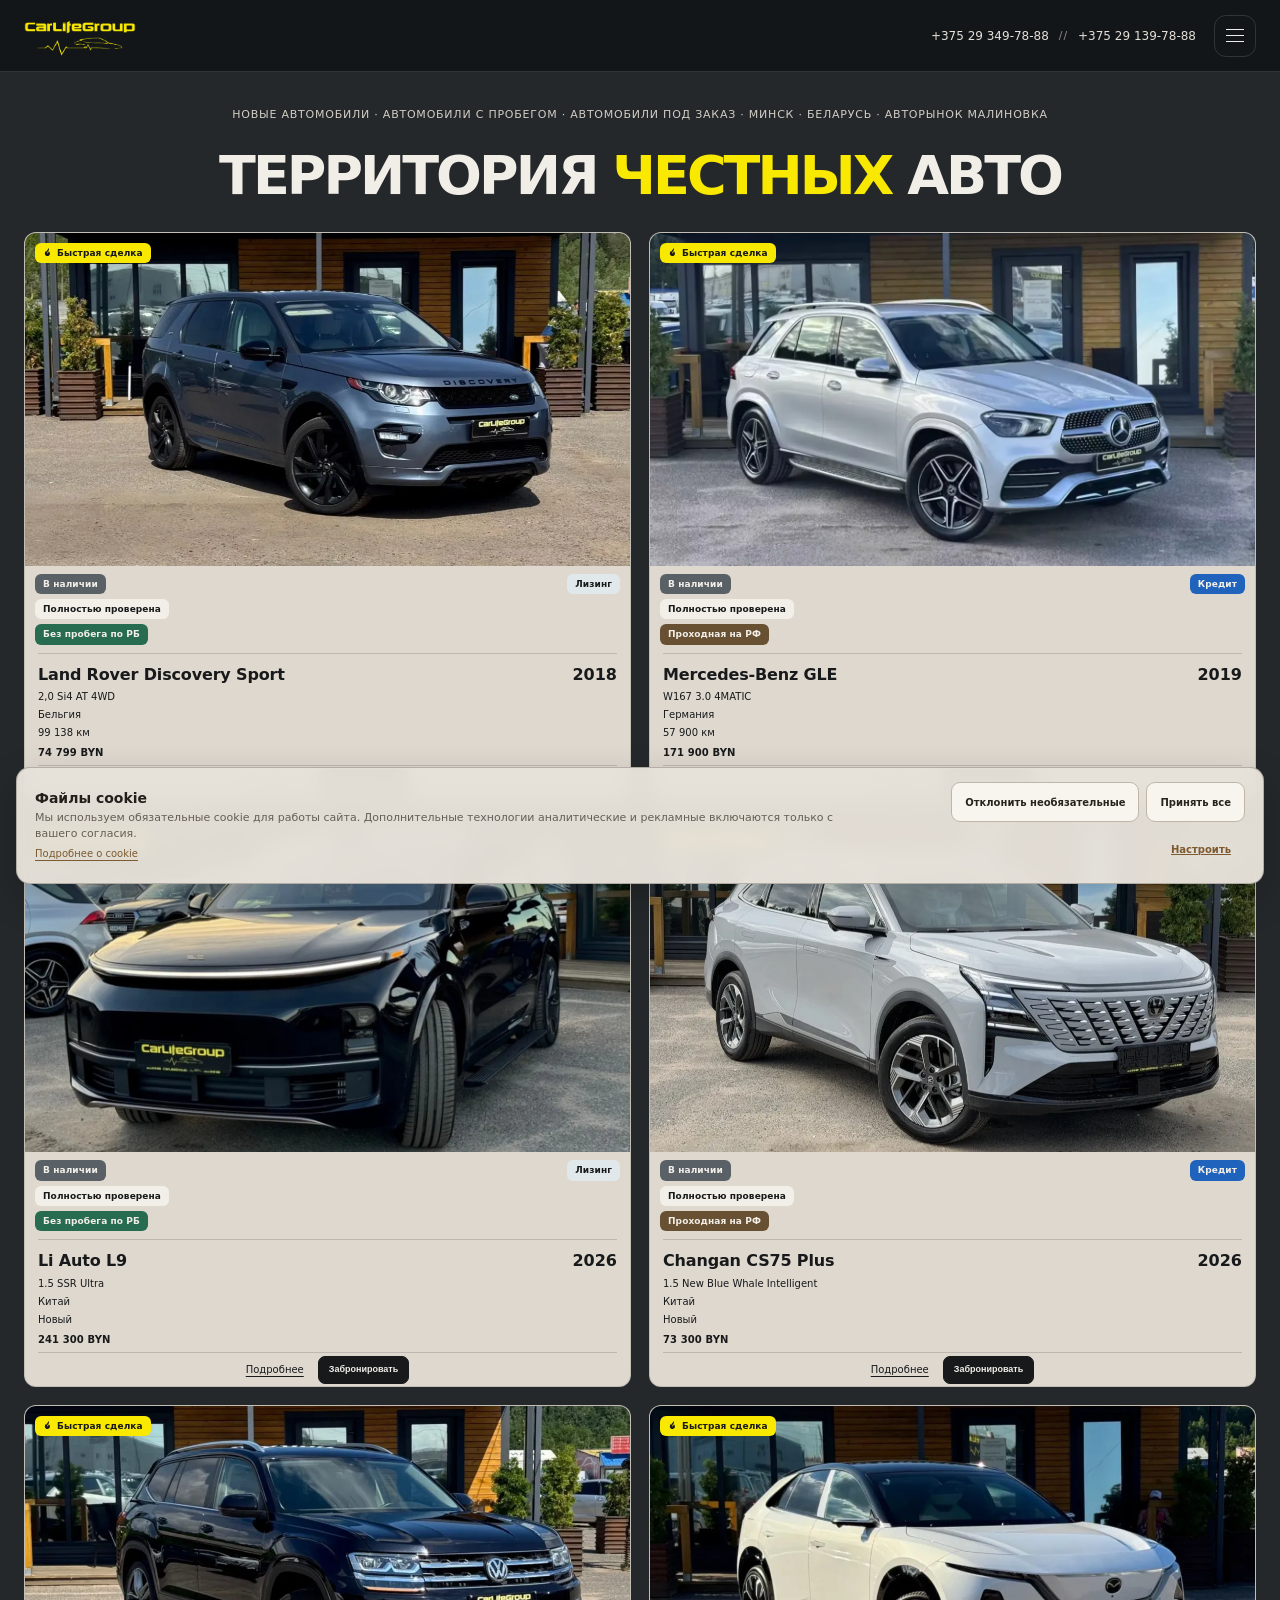
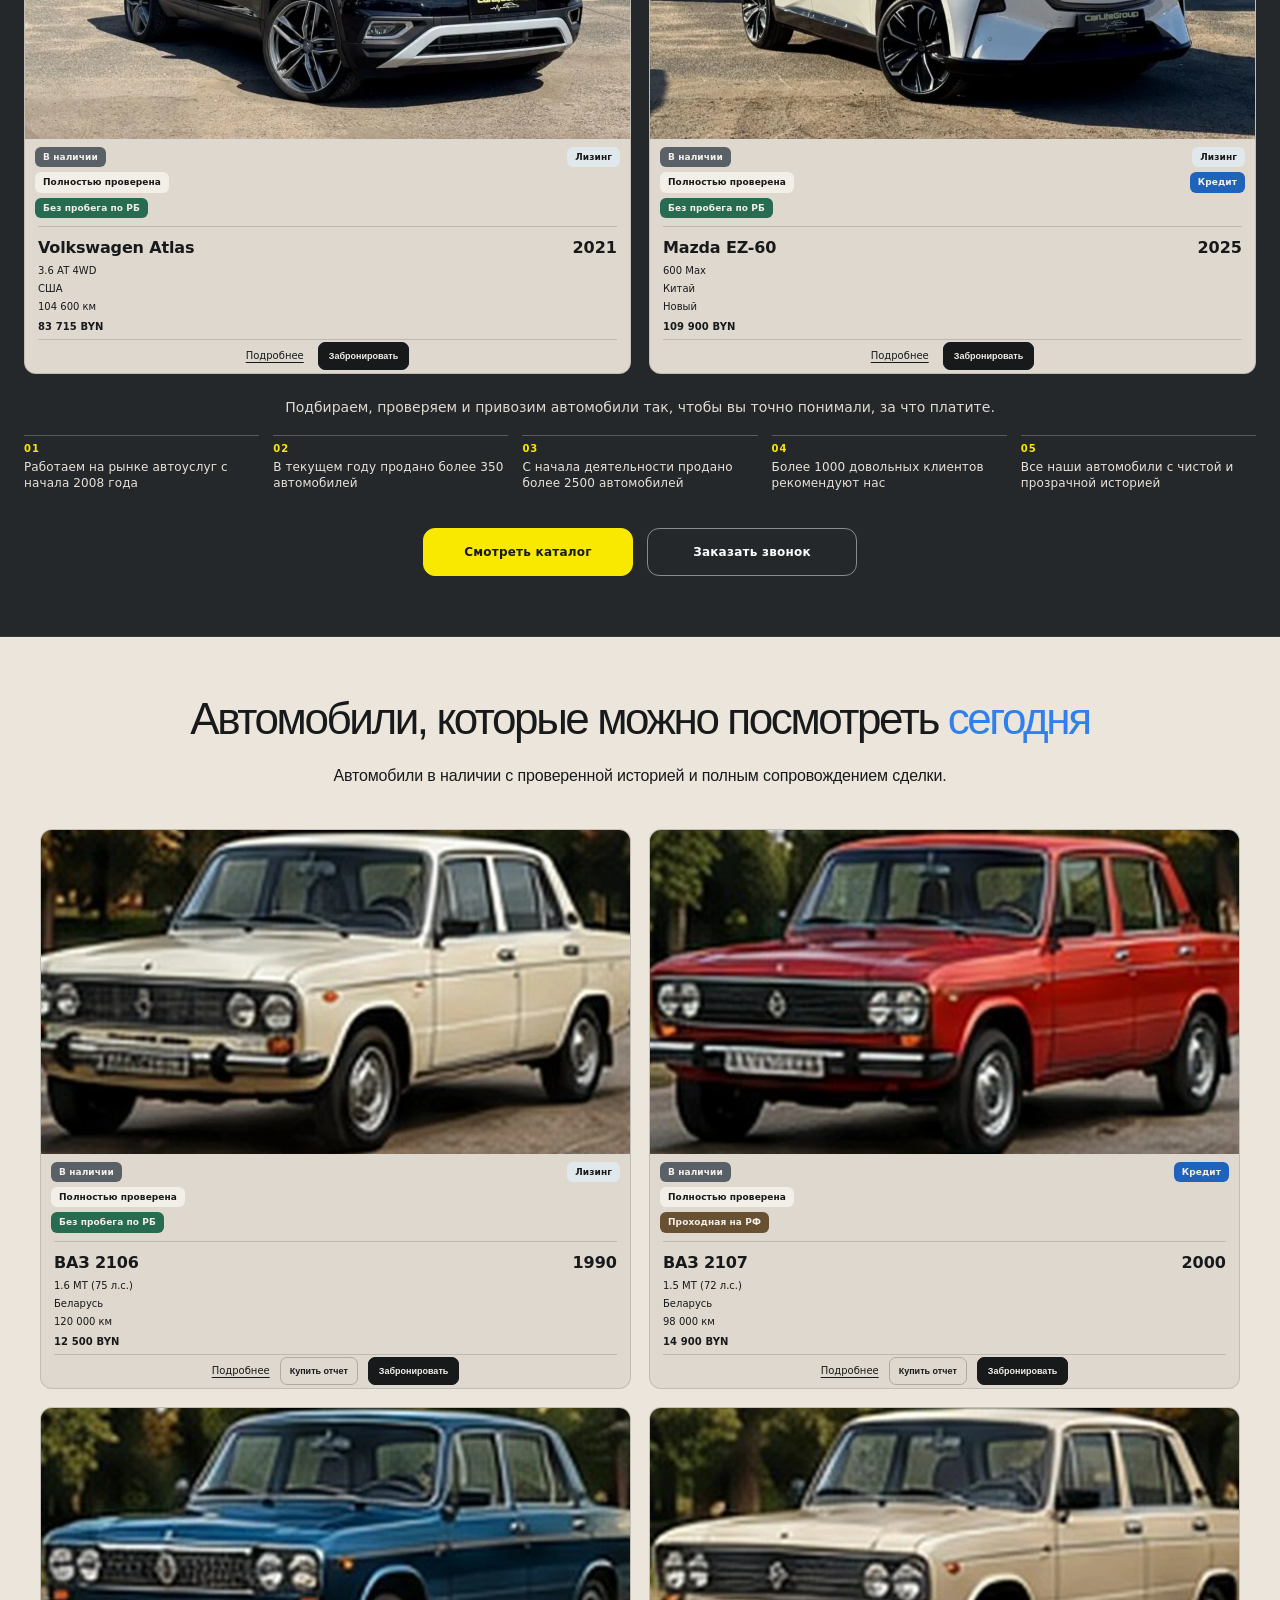
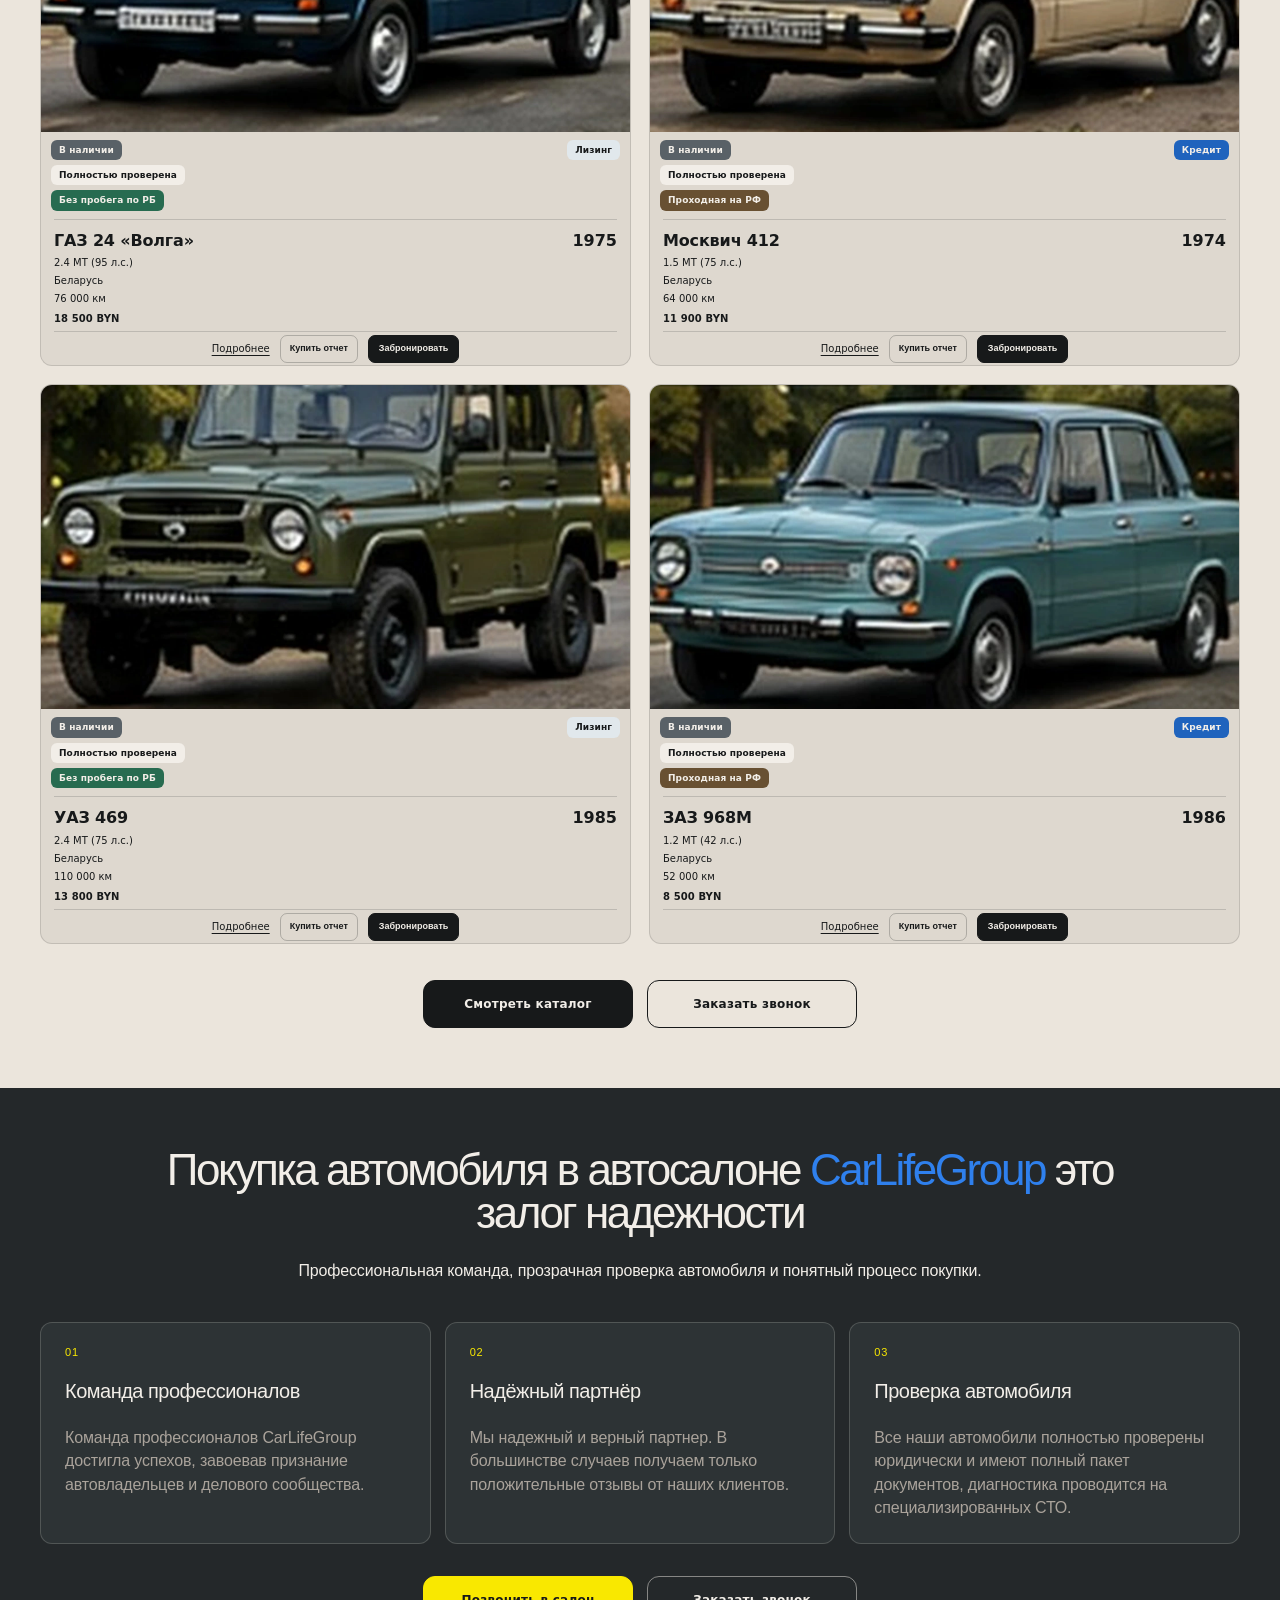
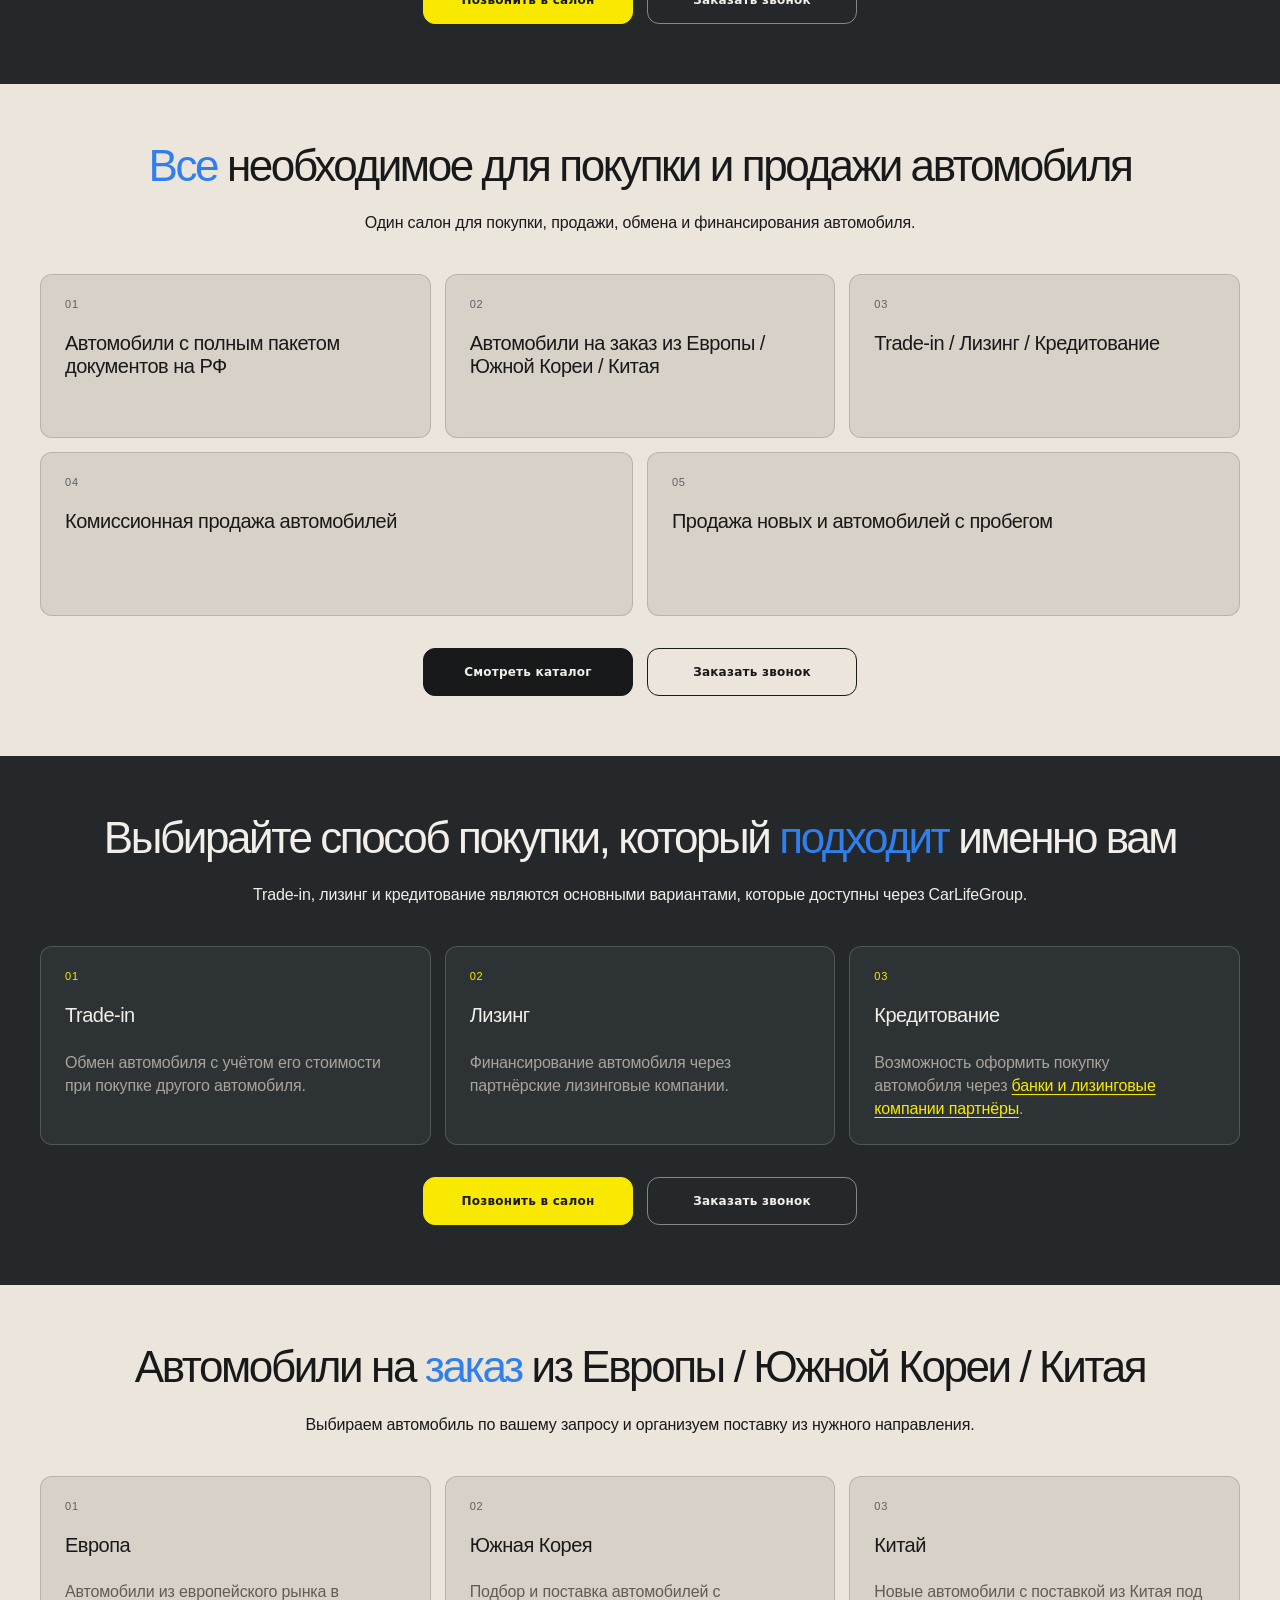
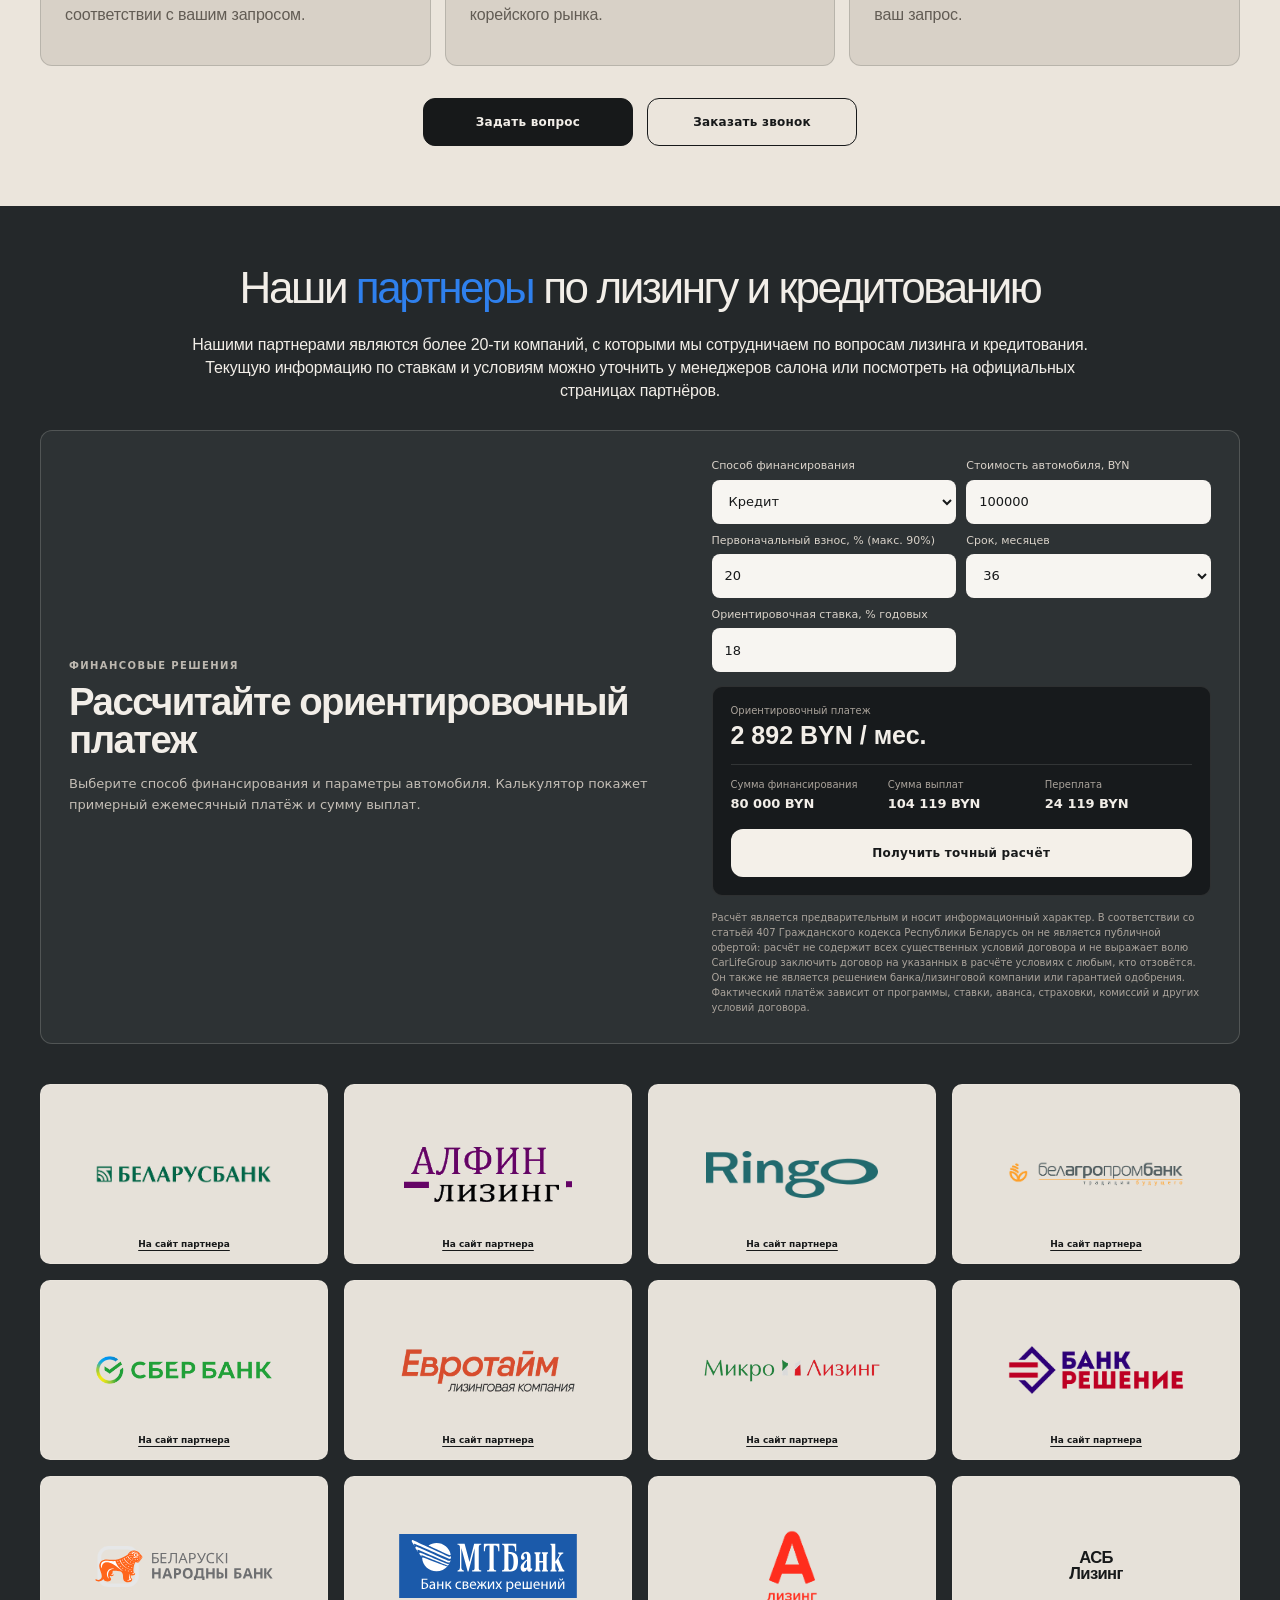
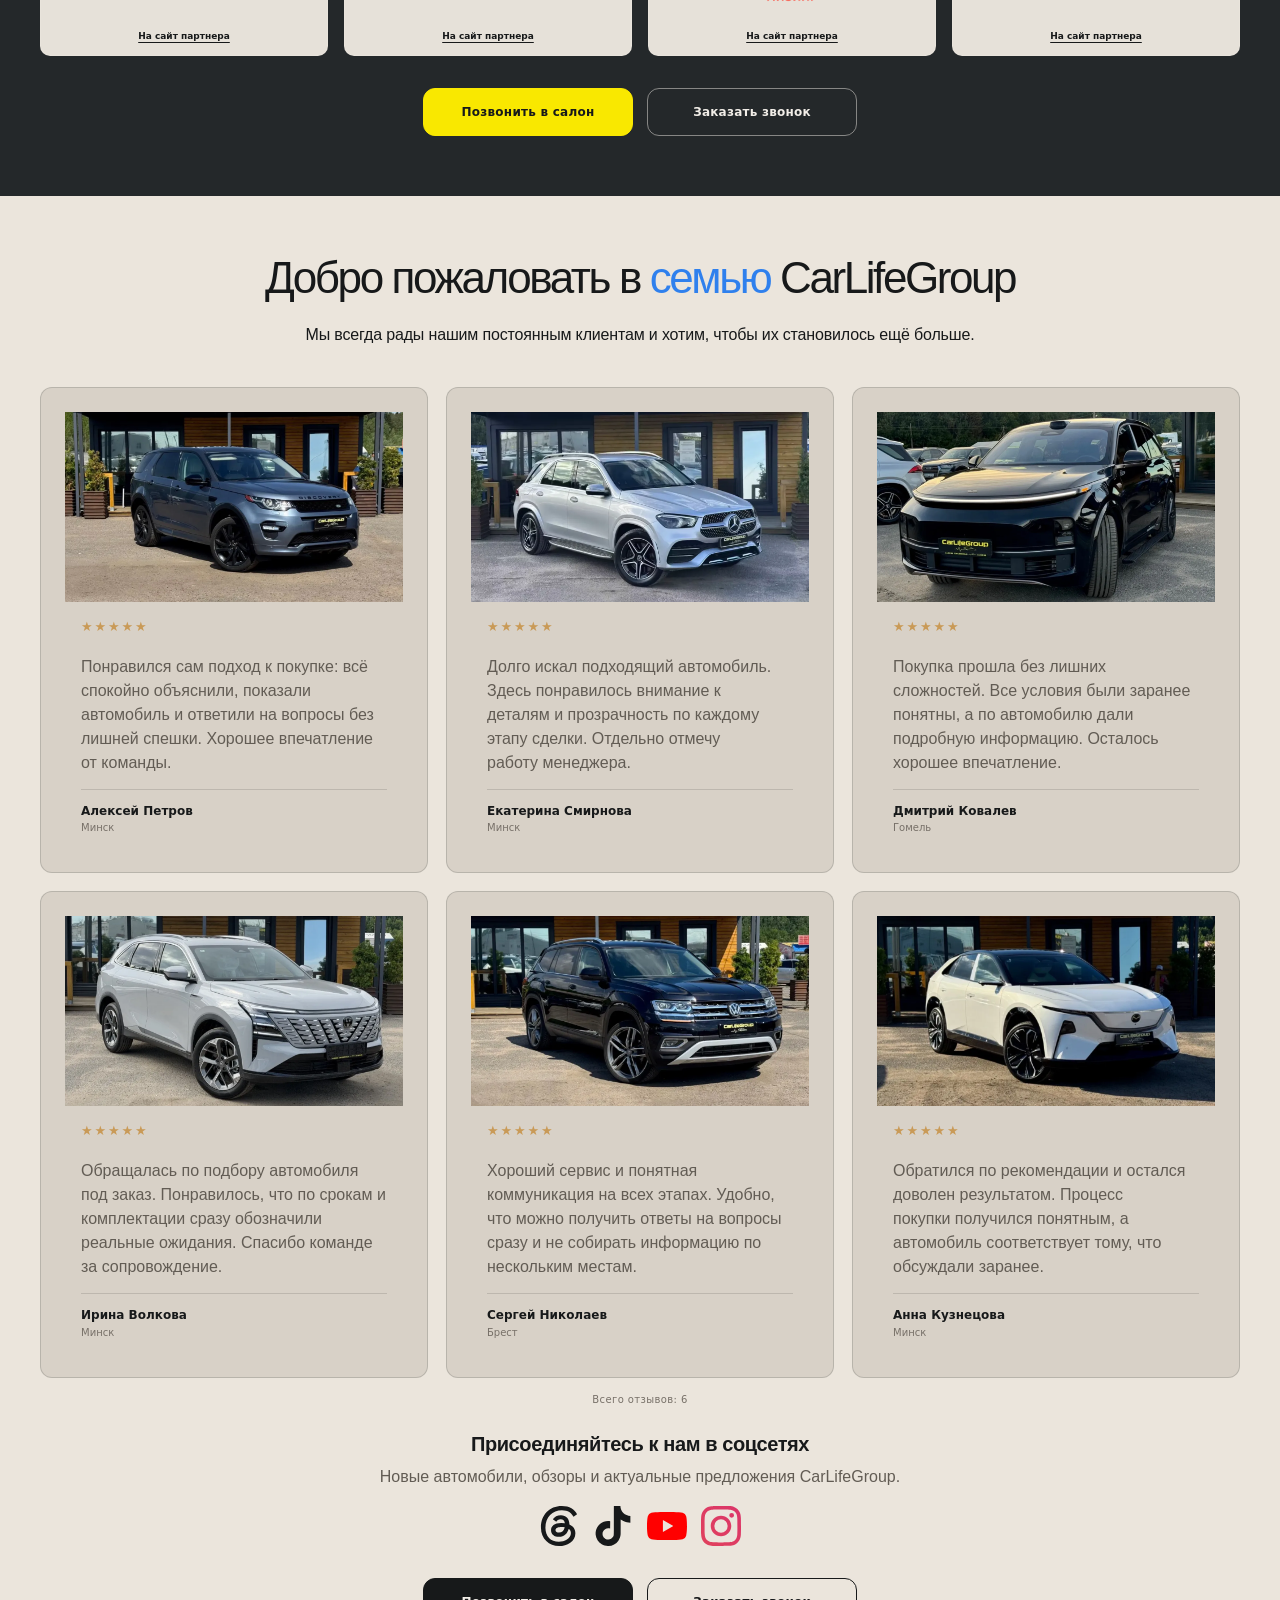
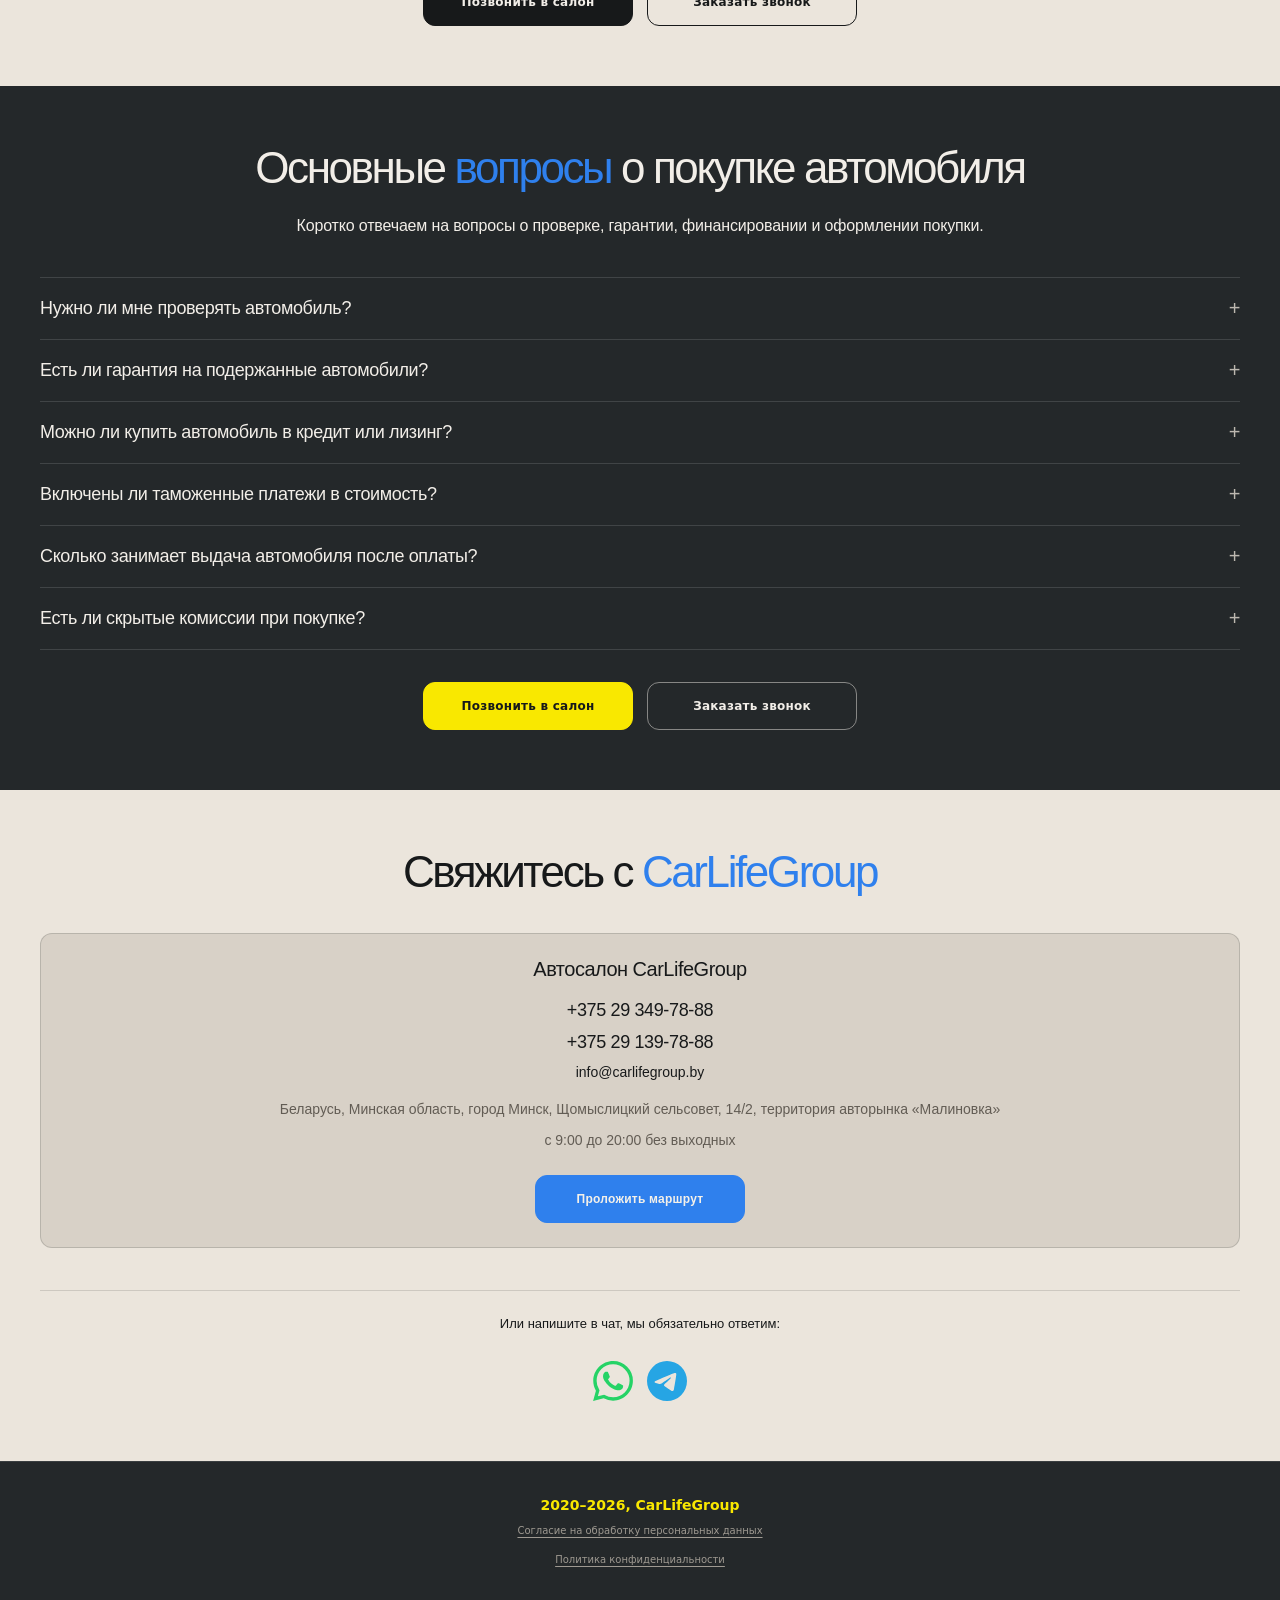
==== commit 5336cff2: "30092026_test" ====
--- a/index.html
+++ b/index.html
@@ -1,4 +1,4 @@
-html
+<!doctype html>
 <html lang="ru">
 <head>
 <meta charset="utf-8"/>
@@ -661,9 +661,7 @@
 <div aria-label="6 демонстрационных автомобилей. На мобильных можно прокрутить свайпом." class="inventory-carousel-track" id="inventoryCarsTrack" tabindex="0">
 <article class="hero-car-card inventory-card">
 <div class="hero-car-image">
-<div class="inventory-photo-placeholder">
-          Фотография автомобиля
-         </div>
+<img alt="ВАЗ 2106" decoding="async" loading="lazy" src="assets/inventory-cars/1.webp" width="1024" height="576"/>
 </div>
 <div class="hero-car-badges-post">
 <div class="hero-car-badges hero-car-badges-left">
@@ -721,9 +719,7 @@
 </article>
 <article class="hero-car-card inventory-card">
 <div class="hero-car-image">
-<div class="inventory-photo-placeholder">
-          Фотография автомобиля
-         </div>
+<img alt="ВАЗ 2107" decoding="async" loading="lazy" src="assets/inventory-cars/2.webp" width="1024" height="576"/>
 </div>
 <div class="hero-car-badges-post">
 <div class="hero-car-badges hero-car-badges-left">
@@ -781,9 +777,7 @@
 </article>
 <article class="hero-car-card inventory-card">
 <div class="hero-car-image">
-<div class="inventory-photo-placeholder">
-          Фотография автомобиля
-         </div>
+<img alt="ГАЗ 24 «Волга»" decoding="async" loading="lazy" src="assets/inventory-cars/3.webp" width="1024" height="576"/>
 </div>
 <div class="hero-car-badges-post">
 <div class="hero-car-badges hero-car-badges-left">
@@ -841,9 +835,7 @@
 </article>
 <article class="hero-car-card inventory-card">
 <div class="hero-car-image">
-<div class="inventory-photo-placeholder">
-          Фотография автомобиля
-         </div>
+<img alt="Москвич 412" decoding="async" loading="lazy" src="assets/inventory-cars/4.webp" width="1024" height="576"/>
 </div>
 <div class="hero-car-badges-post">
 <div class="hero-car-badges hero-car-badges-left">
@@ -901,9 +893,7 @@
 </article>
 <article class="hero-car-card inventory-card">
 <div class="hero-car-image">
-<div class="inventory-photo-placeholder">
-          Фотография автомобиля
-         </div>
+<img alt="УАЗ 469" decoding="async" loading="lazy" src="assets/inventory-cars/5.webp" width="1024" height="576"/>
 </div>
 <div class="hero-car-badges-post">
 <div class="hero-car-badges hero-car-badges-left">
@@ -961,9 +951,7 @@
 </article>
 <article class="hero-car-card inventory-card">
 <div class="hero-car-image">
-<div class="inventory-photo-placeholder">
-          Фотография автомобиля
-         </div>
+<img alt="ЗАЗ 968М" decoding="async" loading="lazy" src="assets/inventory-cars/6.webp" width="1024" height="576"/>
 </div>
 <div class="hero-car-badges-post">
 <div class="hero-car-badges hero-car-badges-left">
@@ -1309,7 +1297,7 @@
 
 <header class="section-head partners-section-head">
 <div class="section-head-main">
-<h2><em>Лизинг</em> и кредитование</h2>
+<h2>Наши <em>партнеры</em> по лизингу и кредитованию</h2>
 </div>
 <div class="section-head-copy">
 <p class="section-lead">Нашими партнерами являются более 20-ти компаний, с которыми мы сотрудничаем по вопросам лизинга и кредитования. Текущую информацию по ставкам и условиям можно уточнить у менеджеров салона или посмотреть на официальных страницах партнёров.</p>
@@ -1335,7 +1323,7 @@
 <input id="financePrice" inputmode="decimal" min="1000" name="financePrice" step="500" type="number" value="100000"/>
 </label>
 <label class="finance-field">
-<span>Первоначальный взнос, %</span>
+<span>Первоначальный взнос, % (макс. 90%)</span>
 <input id="financeDown" inputmode="decimal" max="90" min="0" name="financeDown" step="1" type="number" value="20"/>
 </label>
 <label class="finance-field">
@@ -1368,23 +1356,23 @@
 </div>
 <a class="button cta-system finance-result-cta button-light" data-callback-open="" href="#callbackModal">Получить точный расчёт</a>
 </div>
-<p class="finance-calculator-note">Расчёт предварительный и носит информационный характер. Он не является публичной офертой, решением банка/лизинговой компании или гарантией одобрения. Фактический платёж зависит от программы, ставки, аванса, страховки, комиссий и других условий договора.</p>
+<p class="finance-calculator-note">Расчёт является предварительным и носит информационный характер. В соответствии со статьёй 407 Гражданского кодекса Республики Беларусь он не является публичной офертой: расчёт не содержит всех существенных условий договора и не выражает волю CarLifeGroup заключить договор на указанных в расчёте условиях с любым, кто отзовётся. Он также не является решением банка/лизинговой компании или гарантией одобрения. Фактический платёж зависит от программы, ставки, аванса, страховки, комиссий и других условий договора.</p>
 </form>
 </div>
 </div>
 <div aria-label="Партнёры CarLifeGroup" class="partner-cards-grid">
-<div class="partner-card"><div class="partner-card-tile"><img alt="Беларусбанк" loading="lazy" src="assets/partners/normalized/belarusbank.png"/><a href="https://belarusbank.by/" rel="noopener noreferrer" target="_blank">Подробнее</a></div></div>
-<div class="partner-card"><div class="partner-card-tile"><img alt="Альфин Лизинг" loading="lazy" src="assets/partners/normalized/alfin.png"/><a href="https://a-leasing.by/" rel="noopener noreferrer" target="_blank">Подробнее</a></div></div>
-<div class="partner-card"><div class="partner-card-tile"><img alt="Ringo Leasing" loading="lazy" src="assets/partners/normalized/ringo.png"/><a href="https://ringoleasing.by/" rel="noopener noreferrer" target="_blank">Подробнее</a></div></div>
-<div class="partner-card"><div class="partner-card-tile"><img alt="Белагропромбанк" loading="lazy" src="assets/partners/normalized/belagroprombank.png"/><a href="https://www.belapb.by/" rel="noopener noreferrer" target="_blank">Подробнее</a></div></div>
-<div class="partner-card"><div class="partner-card-tile"><img alt="Сбер Банк" loading="lazy" src="assets/partners/normalized/sber.png"/><a href="https://www.sber-bank.by/" rel="noopener noreferrer" target="_blank">Подробнее</a></div></div>
-<div class="partner-card"><div class="partner-card-tile"><img alt="Евротайм" loading="lazy" src="assets/partners/normalized/eurotime.png"/><a href="https://eurotime.by/" rel="noopener noreferrer" target="_blank">Подробнее</a></div></div>
-<div class="partner-card"><div class="partner-card-tile"><img alt="МикроЛизинг" loading="lazy" src="assets/partners/normalized/micro-lizing.png"/><a href="https://mikro-leasing.by/" rel="noopener noreferrer" target="_blank">Подробнее</a></div></div>
-<div class="partner-card"><div class="partner-card-tile"><img alt="Банк Решение" loading="lazy" src="assets/partners/normalized/reshenie-bank.png"/><a href="https://rbank.by/" rel="noopener noreferrer" target="_blank">Подробнее</a></div></div>
-<div class="partner-card"><div class="partner-card-tile"><img alt="БНБ Банк" loading="lazy" src="assets/partners/bnb.svg"/><a href="https://bnb.by/" rel="noopener noreferrer" target="_blank">Подробнее</a></div></div>
-<div class="partner-card"><div class="partner-card-tile"><img alt="МТБанк" loading="lazy" src="assets/partners/normalized/mtbank.svg"/><a href="https://www.mtbank.by/" rel="noopener noreferrer" target="_blank">Подробнее</a></div></div>
-<div class="partner-card"><div class="partner-card-tile"><img alt="Альфа Лизинг" loading="lazy" src="assets/partners/normalized/alfa.png"/><a href="https://alfa-leasing.by/" rel="noopener noreferrer" target="_blank">Подробнее</a></div></div>
-<div class="partner-card"><div aria-label="АСБ Лизинг" class="partner-card-tile partner-card-tile--text">АСБ<br/>Лизинг<a href="https://www.asbleasing.by/" rel="noopener noreferrer" target="_blank">Подробнее</a></div></div>
+<div class="partner-card"><div class="partner-card-tile"><img alt="Беларусбанк" loading="lazy" src="assets/partners/normalized/belarusbank.png"/><a href="https://belarusbank.by/" rel="noopener noreferrer" target="_blank">На сайт партнера</a></div><a class="partner-mobile-link" href="https://belarusbank.by/" rel="noopener noreferrer" target="_blank">Беларусбанк</a></div>
+<div class="partner-card"><div class="partner-card-tile"><img alt="Альфин Лизинг" loading="lazy" src="assets/partners/normalized/alfin.png"/><a href="https://a-leasing.by/" rel="noopener noreferrer" target="_blank">На сайт партнера</a></div><a class="partner-mobile-link" href="https://a-leasing.by/" rel="noopener noreferrer" target="_blank">Альфин Лизинг</a></div>
+<div class="partner-card"><div class="partner-card-tile"><img alt="Ringo Leasing" loading="lazy" src="assets/partners/normalized/ringo.png"/><a href="https://ringoleasing.by/" rel="noopener noreferrer" target="_blank">На сайт партнера</a></div><a class="partner-mobile-link" href="https://ringoleasing.by/" rel="noopener noreferrer" target="_blank">Ringo Leasing</a></div>
+<div class="partner-card"><div class="partner-card-tile"><img alt="Белагропромбанк" loading="lazy" src="assets/partners/normalized/belagroprombank.png"/><a href="https://www.belapb.by/" rel="noopener noreferrer" target="_blank">На сайт партнера</a></div><a class="partner-mobile-link" href="https://www.belapb.by/" rel="noopener noreferrer" target="_blank">Белагропромбанк</a></div>
+<div class="partner-card"><div class="partner-card-tile"><img alt="Сбер Банк" loading="lazy" src="assets/partners/normalized/sber.png"/><a href="https://www.sber-bank.by/" rel="noopener noreferrer" target="_blank">На сайт партнера</a></div><a class="partner-mobile-link" href="https://www.sber-bank.by/" rel="noopener noreferrer" target="_blank">Сбер Банк</a></div>
+<div class="partner-card"><div class="partner-card-tile"><img alt="Евротайм" loading="lazy" src="assets/partners/normalized/eurotime.png"/><a href="https://eurotime.by/" rel="noopener noreferrer" target="_blank">На сайт партнера</a></div><a class="partner-mobile-link" href="https://eurotime.by/" rel="noopener noreferrer" target="_blank">Евротайм</a></div>
+<div class="partner-card"><div class="partner-card-tile"><img alt="МикроЛизинг" loading="lazy" src="assets/partners/normalized/micro-lizing.png"/><a href="https://mikro-leasing.by/" rel="noopener noreferrer" target="_blank">На сайт партнера</a></div><a class="partner-mobile-link" href="https://mikro-leasing.by/" rel="noopener noreferrer" target="_blank">МикроЛизинг</a></div>
+<div class="partner-card"><div class="partner-card-tile"><img alt="Банк Решение" loading="lazy" src="assets/partners/normalized/reshenie-bank.png"/><a href="https://rbank.by/" rel="noopener noreferrer" target="_blank">На сайт партнера</a></div><a class="partner-mobile-link" href="https://rbank.by/" rel="noopener noreferrer" target="_blank">Банк Решение</a></div>
+<div class="partner-card"><div class="partner-card-tile"><img alt="БНБ Банк" loading="lazy" src="assets/partners/bnb.svg"/><a href="https://bnb.by/" rel="noopener noreferrer" target="_blank">На сайт партнера</a></div><a class="partner-mobile-link" href="https://bnb.by/" rel="noopener noreferrer" target="_blank">БНБ Банк</a></div>
+<div class="partner-card"><div class="partner-card-tile"><img alt="МТБанк" loading="lazy" src="assets/partners/normalized/mtbank.svg"/><a href="https://www.mtbank.by/" rel="noopener noreferrer" target="_blank">На сайт партнера</a></div><a class="partner-mobile-link" href="https://www.mtbank.by/" rel="noopener noreferrer" target="_blank">МТБанк</a></div>
+<div class="partner-card"><div class="partner-card-tile"><img alt="Альфа Лизинг" loading="lazy" src="assets/partners/normalized/alfa.png"/><a href="https://alfa-leasing.by/" rel="noopener noreferrer" target="_blank">На сайт партнера</a></div><a class="partner-mobile-link" href="https://alfa-leasing.by/" rel="noopener noreferrer" target="_blank">Альфа Лизинг</a></div>
+<div class="partner-card"><div aria-label="АСБ Лизинг" class="partner-card-tile partner-card-tile--text"><span>АСБ<br/>Лизинг</span><a href="https://www.asbleasing.by/" rel="noopener noreferrer" target="_blank">На сайт партнера</a></div><a class="partner-mobile-link" href="https://www.asbleasing.by/" rel="noopener noreferrer" target="_blank">АСБ Лизинг</a></div>
 </div>
 </div>
 <div class="section-cta--center">
@@ -1586,8 +1574,8 @@
 <a class="button cta-system button-dark" href="tel:+375293497888">
       Позвонить в салон
      </a>
-<a class="button cta-system button-outline" href="#contacts">
-      Задать вопрос
+<a class="button cta-system cta-call button-outline" data-callback-open="" href="#callbackModal">
+      Заказать звонок
      </a>
 </div>
 </section>
@@ -1601,11 +1589,6 @@
          CarLifeGroup
         </em>
 </h2>
-</div>
-<div class="section-head-copy">
-<p class="section-lead">
-        Или напишите в чат, мы обязательно ответим.
-       </p>
 </div>
 </header>
 <div class="contact-grid-unified contact-grid-unified--single">
@@ -1632,14 +1615,15 @@
          с 9:00 до 20:00 без выходных
         </p>
 </div>
-<a class="button button-primary contact-route" href="https://yandex.ru/maps/?rtext=~53.857879,27.419968" rel="noopener noreferrer" target="_blank">
+<a class="button cta-system contact-route" href="https://yandex.ru/maps/?rtext=~53.857879,27.419968" rel="noopener noreferrer" target="_blank">
         Проложить маршрут
        </a>
+</div>
 <div class="contact-messengers">
+<p class="contact-messengers-title">Или напишите в чат, мы обязательно ответим:</p>
 <div class="social-links social-links--light contact-social-links">
 <a aria-label="WhatsApp" href="https://wa.me/375293497888" rel="noopener noreferrer" target="_blank"><img alt="" loading="lazy" src="assets/social/whatsapp.svg"/></a>
 <a aria-label="Telegram" href="https://t.me/+375293497888" rel="noopener noreferrer" target="_blank"><img alt="" loading="lazy" src="assets/social/telegram.svg"/></a>
-</div>
 </div>
 </div>
 </div>
@@ -1811,7 +1795,7 @@
 </label>
 <div class="question-fields-group">
 <label class="question-field">
-<span>Страна <b>*</b></span>
+<span>Направление <b>*</b></span>
 <select name="destination" required="">
 <option value="">Выберите направление</option>
 <option value="europe">Европа</option>
@@ -1972,7 +1956,7 @@
 <footer class="footer">
 <div class="shell footer-inner">
 <div class="footer-row footer-row--copy">
-     © 2020–2026 CarLifeGroup
+     2020–2026, CarLifeGroup
     </div>
 <div class="footer-row footer-row--legal">
 <a href="consent.html">
--- a/styles.css
+++ b/styles.css
@@ -2,7 +2,7 @@
   --c-ink:#17191a; --c-night:#111416; --c-night-2:#171b1d; --c-surface:#ebe5dc; --c-paper:#f4f0e9;
   --c-white:#fbfaf7; --c-text:#f1eee8; --c-muted:#9f9b94; --c-muted-dark:#6b665f;
   --c-gold:#f9e800; --c-line:rgba(255,255,255,.13); --c-line-dark:rgba(23,25,26,.13);
-  --max:1320px; --gutter:28px; --header:72px; --radius:12px; --header-logo:120px; --hero-bg:#24282a;
+  --max:1320px; --gutter:28px; --header:72px; --radius:12px; --header-logo:120px; --c-dark-surface:#24282a; --hero-bg:var(--c-dark-surface); --section-card-light:#e1dbd2; --section-card-dark:#2d3234;
   --fs-body:14px; --fs-small:12px; --fs-micro:10px; --lh-body:1.45;
   --section-padding:96px; --hero-menu-gap:36px; --float-size:30px; --float-edge:16px;
   --hero-h1:64px; --hero-meta:12px; --hero-gap:16px;
@@ -151,7 +151,7 @@
 .contact-panel{padding:var(--section-card-pad)}
 .contact-panel-label{margin:0 0 18px;color:#f1eee8;font-size:16px;line-height:1.2;font-weight:650}
 .contact-contacts{display:grid;gap:10px}
-.contact-contacts a{font-size:20px;line-height:1.05;color:#f1eee8;letter-spacing:-.02em}
+.contact-contacts a{font-size:18px;line-height:1.25;color:#f1eee8;letter-spacing:-.02em}
 .contact-contacts a:last-child{font-size:14px;letter-spacing:0}
 .contact-address,.contact-hours,.contact-note{margin:18px 0 0;color:#aaa39b;font-size:12px;line-height:1.55}
 .contact-hours{margin-top:10px}
@@ -161,7 +161,7 @@
 .social-links a:hover,.social-links a:focus-visible{background:transparent;border:0;box-shadow:none;opacity:.72;outline:none}
 .social-links img{width:50px;height:50px;display:block;object-fit:contain;max-width:none}
 .section-cta--center{display:flex;justify-content:center;align-items:center;gap:var(--cta-gap);width:min(var(--cta-row-max),calc(100% - 2 * var(--gutter)));margin:var(--section-cta-top) auto 0;padding-bottom:var(--section-bottom-space)}
-.footer{padding:34px 0 48px;background:#0f1213;color:#9e9991;border-top:1px solid rgba(255,255,255,.10)}
+.footer{padding:34px 0 48px;background:var(--c-dark-surface);color:#9e9991;border-top:1px solid rgba(255,255,255,.10)}
 .footer-inner{display:grid;grid-template-columns:auto auto 1fr;align-items:center;gap:24px;font-size:10px}
 .footer-inner>div{display:flex;justify-content:flex-end;flex-wrap:wrap;gap:16px}
 .footer-inner a,.footer-inner button{color:#9e9991;background:none;border:0;padding:0;font-size:10px}
@@ -212,21 +212,21 @@
   .hero-carousel-controls{display:grid;margin-top:9px;gap:8px}.hero-carousel-meta{font-size:var(--hero-carousel-meta-size);line-height:1.18;gap:8px}.hero-carousel-count{font-size:9px}.hero-carousel-arrow{width:var(--hero-carousel-arrow-size);height:var(--hero-carousel-arrow-size)}
   .hero-car-info{padding:var(--hero-card-info-top) var(--hero-card-info-x) 0}.hero-car-row{min-height:18px;padding:3px 0}.hero-car-more{min-height:var(--hero-card-more-height)}
   .hero-car-lead{font-size:13px;line-height:1.45;margin-top:18px}.hero-proof{grid-template-columns:1fr;gap:10px;margin-top:17px}.hero-proof span{font-size:11px}
-  .section{padding:var(--section-padding) 0}.section-head{grid-template-columns:1fr;gap:18px;margin-bottom:var(--section-head-bottom)}.section-head-main h2{font-size:36px}.section-head-copy{padding-top:0}.section-lead{font-size:13px}.info-grid--3,.car-grid,.contact-grid-unified,.service-grid{grid-template-columns:1fr}
+  .section{padding:var(--section-padding) 0}.section-head{grid-template-columns:1fr;gap:18px;margin-bottom:var(--section-head-bottom)}.section-head-main h2{font-size:var(--cg-main-title);}.section-head-copy{padding-top:0}.section-lead{font-size:13px}.info-grid--3,.car-grid,.contact-grid-unified,.service-grid{grid-template-columns:1fr}
   .info-card{min-height:0;padding:20px}.info-card h3,.service-card h3{margin-top:16px;font-size:19px}.info-card p{font-size:12px}
   .service-card,.service-card:nth-child(4),.service-card:nth-child(5){grid-column:span 1;min-height:0;padding:20px}
   .car-photo{aspect-ratio:16/10}.car-body{padding:17px}.car-top h3{font-size:19px}.car-price{display:grid;gap:5px}.car-price span{text-align:left}.car-specs{gap:7px 12px}
   .partner-grid-unified{grid-template-columns:repeat(2,minmax(0,1fr))}.partner-item{min-height:64px;padding:13px}
   .review-statement{grid-template-columns:36px 1fr;padding:20px}.review-statement p{font-size:18px}
   .faq-list-unified summary{font-size:16px}.faq-list-unified details>div{padding-right:0}.faq-list-unified p{font-size:12px}
-  .contact-panel{padding:20px}.contact-contacts a{font-size:19px}
+  .contact-panel{padding:20px}.contact-contacts a{font-size:18px}
   .section-cta--center,.hero-concept-actions{flex-direction:column;gap:10px}.section-cta--center{width:min(var(--cta-row-max),calc(100% - 2 * var(--gutter)));margin-top:28px}.hero-concept-actions{width:min(var(--cta-row-max),100%);margin-top:24px}.section-cta--center .cta-system,.hero-concept-actions .cta-system{width:100%;min-width:0;max-width:none;flex:0 0 var(--cta-height)}
   .cookie-consent{left:10px;right:10px;bottom:10px;padding:13px 14px;border-radius:var(--radius)}.cookie-inner{display:grid;gap:12px}.cookie-actions{display:grid;grid-template-columns:1fr 1fr}.cookie-btn{width:100%}.cookie-btn-ghost{grid-column:1/-1}.cookie-settings-card{padding:24px 18px}.cookie-settings-actions{display:grid;grid-template-columns:1fr}.back-to-top,.cookie-settings-trigger{bottom:10px}
 }
-@media (max-width:425px){:root{--hero-h1:40px}.section-head-main h2{font-size:33px}}
+@media (max-width:425px){:root{--hero-h1:40px;--cg-main-title:33px}}
 @media (max-width:380px){:root{--gutter:16px;--header:66px;--header-logo:100px;--hero-h1:38px;--section-padding:62px;--menu-panel-pad:14px;--menu-head-pad-bottom:14px;--menu-item-pad-y:12px}.hero-meta-secondary{font-size:9px}}
 @media (max-width:320px){
-  :root{--gutter:14px;--header-logo:96px;--section-padding:58px;--hero-menu-gap:32px;--hero-h1:36px;--hero-carousel-meta-size:8.2px;--menu-panel-top:6px;--menu-panel-pad:13px;--menu-head-pad-bottom:12px;--menu-item-pad-y:11px}
+  :root{--gutter:14px;--header-logo:96px;--section-padding:58px;--hero-menu-gap:32px;--hero-h1:36px;--cg-main-title:30px;--hero-carousel-meta-size:8.2px;--menu-panel-top:6px;--menu-panel-pad:13px;--menu-head-pad-bottom:12px;--menu-item-pad-y:11px}
   .main-nav{max-height:calc(100dvh - 2 * var(--menu-panel-top))}
   .hero-featured-cars{margin-top:0}.hero-carousel-meta{font-size:var(--hero-carousel-meta-size);gap:6px}.hero-carousel-meta>span:first-child{line-height:1.15}.hero-concept-actions{margin-top:20px}
 }
@@ -483,7 +483,6 @@
 @media (max-width:320px){
   :root{--cg-section-label-size:9px;--cg-main-title:30px;--cg-main-body:13px;--cg-card-title:18px;--cg-card-body:13px}
   .section-head{margin-bottom:28px}
-  .section-head-main h2{margin-top:20px}
   .section-head-copy{margin-top:16px}
 }
 
@@ -545,7 +544,7 @@
   font-weight:var(--cg-main-title-weight);
   letter-spacing:var(--cg-main-title-letter);
   text-align:center;
-  text-wrap:pretty;
+  text-wrap:balance;
   overflow-wrap:break-word;
   word-break:normal;
 }
@@ -628,7 +627,11 @@
 
 /* Alternating blocks: 01 starts light, then dark/light through 09. */
 #cars,.section-light{background:var(--c-surface);color:var(--c-ink);}
-.section-dark{background:var(--c-night-2);color:var(--c-text);}
+.section-dark{background:var(--c-dark-surface);color:var(--c-text);}
+
+@media (min-width:769px) and (max-width:1100px){
+  :root{--cg-main-title:38px;}
+}
 
 @media (min-width:769px){
   .section-label{font-size:var(--hero-meta);}
@@ -955,7 +958,7 @@
   text-wrap:pretty;
 }
 .section-head-main h2{
-  width:min(1120px,100%);
+  width:min(var(--cg-main-title-max),100%);
   margin-left:auto;
   margin-right:auto;
   text-align:center;
@@ -1046,7 +1049,7 @@
 .section-light .contact-panel,
 .section-light .review-card{
   border-color:rgba(23,25,26,.16);
-  background:#e1dbd2;
+  background:var(--section-card-light);
 }
 .section-dark .info-card,
 .section-dark .service-card,
@@ -1054,7 +1057,7 @@
 .section-dark .contact-panel,
 .section-dark .review-card{
   border-color:rgba(244,240,232,.18);
-  background:#24292b;
+  background:var(--section-card-dark);
 }
 
 /* Reviews from the Tilda source: visual cards, no copied third-party review text. */
@@ -1136,11 +1139,20 @@
   font-weight:600;
   white-space:nowrap;
 }
-.inventory-card .hero-car-report:hover,.inventory-card .hero-car-report:focus-visible{
-  background:#276b50;
-  border-color:#276b50;
-  color:#f2eee8;
-  outline:none;
+@media (hover:hover){
+  .inventory-card .hero-car-report:hover,.inventory-card .hero-car-report:focus-visible{
+    background:#276b50;
+    border-color:#276b50;
+    color:#f2eee8;
+    outline:none;
+  }
+}
+@media (hover:none){
+  .inventory-card .hero-car-report:hover{
+    background:transparent;
+    border-color:rgba(23,25,26,.24);
+    color:#17191a;
+  }
 }
 
 
@@ -1340,6 +1352,9 @@
 body.booking-hover-suppress .hero-car-book:hover,
 body.booking-hover-suppress .hero-car-book:focus,
 body.booking-hover-suppress .hero-car-book:focus-visible,
+body.report-hover-suppress .inventory-card .hero-car-report:hover,
+body.report-hover-suppress .inventory-card .hero-car-report:focus,
+body.report-hover-suppress .inventory-card .hero-car-report:focus-visible,
 body.callback-hover-suppress .cta-call:hover,
 body.callback-hover-suppress .cta-call:focus,
 body.callback-hover-suppress .cta-call:focus-visible{
@@ -1665,6 +1680,9 @@
 .hero-car-book.modal-trigger-cooldown:hover,
 .hero-car-book.modal-trigger-cooldown:focus,
 .hero-car-book.modal-trigger-cooldown:focus-visible,
+.inventory-card .hero-car-report.modal-trigger-cooldown:hover,
+.inventory-card .hero-car-report.modal-trigger-cooldown:focus,
+.inventory-card .hero-car-report.modal-trigger-cooldown:focus-visible,
 .cta-call.modal-trigger-cooldown:hover,
 .cta-call.modal-trigger-cooldown:focus,
 .cta-call.modal-trigger-cooldown:focus-visible{
@@ -1815,7 +1833,7 @@
   width:100%;
   text-align:center;
 }
-.footer-row--copy{font-size:10px;line-height:1.3;color:#9e9991;}
+.footer-row--copy{font-size:14px;line-height:1.3;color:var(--c-gold);font-weight:700;}
 .footer-row--legal{font-size:10px;line-height:1.3;}
 .footer-row--legal a{font-size:10px;line-height:1.3;color:#9e9991;text-decoration:underline;text-decoration-thickness:1px;text-underline-offset:3px;}
 .footer-row--legal a:hover,.footer-row--legal a:focus-visible{color:#fff;}
@@ -1839,10 +1857,10 @@
 }
 .review-card-media{display:block;position:relative;aspect-ratio:16/9;overflow:hidden;background:#bcb6ad;}
 .review-card-media img{width:100%;height:100%;display:block;object-fit:cover;object-position:center;}
-.review-card-body{display:flex;flex-direction:column;min-height:210px;padding:18px 16px 14px;}
+.review-card-body{display:flex;flex-direction:column;height:auto;min-height:0;padding:18px 16px 14px;}
 .review-card-stars{color:#c99a57;font-size:13px;line-height:1;letter-spacing:.14em;}
 .review-card-text{margin:14px 0 0;color:#353230;font-size:12px;line-height:1.5;}
-.review-card-footer{margin-top:auto;padding-top:14px;border-top:1px solid rgba(23,25,26,.14);display:flex;flex-direction:column;gap:4px;}
+.review-card-footer{margin-top:14px;padding-top:14px;border-top:1px solid rgba(23,25,26,.14);display:flex;flex-direction:column;gap:4px;}
 .review-card-footer strong{font-size:12px;line-height:1.2;font-weight:650;}
 .review-card-footer span{font-size:10px;line-height:1.2;color:#777068;}
 .review-carousel-controls{display:none;}
@@ -1854,7 +1872,7 @@
 
 @media (min-width:769px) and (max-width:1100px){
   .review-grid--carousel{grid-template-columns:repeat(2,minmax(0,1fr));gap:18px;}
-  .review-card-body{min-height:205px;}
+  .review-card-body{height:auto;min-height:0;}
 }
 @media (max-width:768px){
   .review-carousel{padding:0;}
@@ -1875,10 +1893,10 @@
   }
   .review-grid--carousel::-webkit-scrollbar{display:none;}
   .review-grid--carousel>.review-card--generated{flex:0 0 100%;width:100%;scroll-snap-align:center;}
-  .review-card-body{min-height:205px;padding:16px 14px 14px;}
+  .review-card-body{height:auto;min-height:0;padding:16px 14px 14px;}
   .review-card-stars{font-size:12px;}
   .review-card-text{font-size:12px;line-height:1.48;margin-top:12px;}
-  .review-card-footer{padding-top:12px;}
+  .review-card-footer{margin-top:12px;padding-top:12px;}
   .review-carousel-controls{display:grid;grid-template-columns:34px minmax(0,1fr) 34px;align-items:center;gap:12px;margin-top:8px;}
   .review-carousel-meta{display:flex;flex-direction:column;justify-content:center;align-items:center;gap:4px;color:#8f8a82;font-size:9px;line-height:1.2;text-align:center;}
   .review-carousel-hint{display:block;}
@@ -1888,7 +1906,7 @@
   .review-carousel-total{margin-top:8px;}
 }
 @media (max-width:380px){
-  .review-card-body{min-height:195px;padding:14px 13px 13px;}
+  .review-card-body{height:auto;min-height:0;padding:14px 13px 13px;}
   .review-card-text{font-size:11px;line-height:1.46;}
   .review-carousel-controls{grid-template-columns:30px minmax(0,1fr) 30px;gap:8px;margin-top:7px;}
   .review-carousel-arrow{width:30px;height:30px;font-size:14px;}
@@ -1925,12 +1943,12 @@
   .question-field select,.question-field input{height:44px;padding:0 10px;font-size:13px;}
 }
 
-.section-dark .text-link{color:#6fb08f;text-decoration:underline;text-decoration-thickness:1px;text-underline-offset:3px}.section-dark .text-link:hover,.section-dark .text-link:focus-visible{color:#8bc4a9;outline:none}
+.section-dark .text-link{color:var(--c-gold);text-decoration:underline;text-decoration-thickness:1px;text-underline-offset:3px}.section-dark .text-link:hover,.section-dark .text-link:focus-visible{color:#fff04a;outline:none}.section-dark .text-link.is-standard{color:var(--cg-dark-body);}
 
 
 /* V13 — FINANCE / PARTNERS / CARD SURFACES / UTILITIES */
-.finance-tools{width:100%;margin:0 0 48px;}
-.finance-calculator{display:grid;grid-template-columns:minmax(0,1.1fr) minmax(380px,.9fr);gap:32px;padding:28px;border:1px solid rgba(244,240,232,.18);border-radius:var(--radius);background:#24292b;}
+.finance-tools{width:100%;margin:0 auto 48px;}
+.finance-calculator{display:grid;grid-template-columns:minmax(0,1.1fr) minmax(380px,.9fr);gap:32px;padding:28px;border:1px solid rgba(244,240,232,.18);border-radius:var(--radius);background:var(--section-card-dark);}
 .finance-calculator-head{display:flex;flex-direction:column;justify-content:center;}
 .finance-kicker{font-size:10px;letter-spacing:.14em;color:#bdb8b0;font-weight:600;text-transform:uppercase;}
 .finance-calculator-title{margin:12px 0 0;color:#f2eee8;font-family:Manrope,Arial,sans-serif;font-size:clamp(28px,3vw,42px);line-height:.98;letter-spacing:-.04em;font-weight:650;}
@@ -1950,13 +1968,14 @@
 .finance-result-cta{width:100%;min-width:0;margin-top:4px;}
 .finance-calculator-note{margin:0;color:#aaa39b;font-size:10px;line-height:1.5;}
 .partners-section-head{margin-top:0;}
-.partner-cards-grid{width:min(1180px,100%);margin-inline:auto;display:grid;grid-template-columns:repeat(6,minmax(0,1fr));gap:16px;align-items:stretch;}
+.partner-cards-grid{width:100%;margin-inline:auto;display:grid;grid-template-columns:repeat(4,minmax(0,1fr));gap:16px;align-items:stretch;}
 .partner-card{min-width:0;height:100%;}
-.partner-card-tile{position:relative;isolation:isolate;aspect-ratio:1 / 1;display:grid;place-items:center;padding:12px 12px 44px;border:1px solid rgba(23,25,26,.12);border-radius:10px;background:#f0ece5;color:#17191a;overflow:hidden;}
-.partner-card-tile img{display:block;width:64%;height:42%;max-width:none;max-height:none;object-fit:contain;object-position:center;}
+.partner-card-tile{position:relative;isolation:isolate;min-height:180px;height:100%;display:flex;align-items:center;justify-content:center;padding:16px;border:1px solid rgba(23,25,26,.12);border-radius:10px;background:#f0ece5;color:#17191a;overflow:hidden;}
+.partner-card-tile img{display:block;width:70%;height:74px;max-width:none;max-height:none;object-fit:contain;object-position:center;}
 .partner-card-tile--text{font-family:Manrope,Arial,sans-serif;font-size:clamp(16px,1.3vw,21px);font-weight:700;line-height:1;text-align:center;letter-spacing:-.04em;}
-.partner-card-tile>a{position:absolute;left:10px;right:10px;bottom:10px;display:flex;align-items:center;justify-content:center;padding:3px 0;color:#17191a;font-size:9px;line-height:1;font-weight:650;text-decoration:underline;text-decoration-thickness:1px;text-underline-offset:3px;transition:color .2s ease;}
+.partner-card-tile>a{position:absolute;left:12px;right:12px;bottom:11px;display:flex;align-items:center;justify-content:center;min-height:16px;padding:3px 0;color:#17191a;font-family:Inter,Manrope,system-ui,-apple-system,BlinkMacSystemFont,"Segoe UI",sans-serif;font-size:9px;line-height:1;font-weight:650;letter-spacing:normal;font-style:normal;font-stretch:normal;text-transform:none;text-decoration:underline;text-decoration-thickness:1px;text-underline-offset:3px;transition:color .2s ease;white-space:nowrap;}
 .partner-card-tile>a:hover,.partner-card-tile>a:focus-visible{color:#276b50;outline:none;}
+.partner-mobile-link{display:none;}
 
 /* Card contrast / no shadows across the system. */
 .hero-car-card,.review-card--generated,.info-card,.service-card,.partner-item,.contact-panel{box-shadow:none;}
@@ -2019,8 +2038,9 @@
 
 @media (min-width:761px) and (max-width:1100px){
  .finance-calculator{grid-template-columns:1fr;gap:22px;}
- .partner-cards-grid{grid-template-columns:repeat(4,minmax(0,1fr));gap:14px;}
- .partner-card-tile{padding-bottom:42px;}
+ .partner-cards-grid{grid-template-columns:repeat(3,minmax(0,1fr));gap:18px;}
+ .partner-card-tile{min-height:170px;padding:14px;}
+ .partner-card-tile img{width:74%;height:68px;}
 }
 @media (max-width:760px){
  .finance-calculator{grid-template-columns:1fr;gap:18px;padding:20px;}
@@ -2028,32 +2048,36 @@
  .finance-result-grid{grid-template-columns:1fr 1fr;}
  .finance-result-grid div:last-child{grid-column:1/-1;}
  .partner-cards-grid{grid-template-columns:repeat(3,minmax(0,1fr));gap:12px;}
- .partner-card-tile{padding:10px 8px 38px;}
- .partner-card-tile>a{left:6px;right:6px;bottom:7px;font-size:8.5px;}
- .partner-card-tile img{width:62%;height:40%;}
+ .partner-card-tile{display:none;}
+ .partner-mobile-link{display:flex;align-items:center;justify-content:center;min-height:38px;padding:8px 4px;color:#f2eee8;font-size:13px;line-height:1.25;font-weight:650;text-decoration:underline;text-decoration-thickness:1px;text-underline-offset:3px;text-align:center;}
+ .partner-mobile-link:hover,.partner-mobile-link:focus-visible{color:#c99a57;outline:none;}
  .report-view-sheet{max-height:53vh;}
  .report-view-summary{grid-template-columns:1fr;}
 }
+@media (min-width:761px) and (max-width:768px){
+ .partner-cards-grid{grid-template-columns:repeat(3,minmax(0,1fr));gap:12px;}
+ .partner-card-tile{display:none;}
+ .partner-mobile-link{display:flex;align-items:center;justify-content:center;min-height:38px;padding:8px 4px;color:#f2eee8;font-size:13px;line-height:1.25;font-weight:650;text-decoration:underline;text-decoration-thickness:1px;text-underline-offset:3px;text-align:center;}
+ .partner-mobile-link:hover,.partner-mobile-link:focus-visible{color:#c99a57;outline:none;}
+}
 @media (max-width:520px){
+ .partner-cards-grid{grid-template-columns:repeat(2,minmax(0,1fr));gap:12px;}
+ .partner-mobile-link{min-height:34px;font-size:13px;}
+}
+@media (max-width:380px){
  .partner-cards-grid{grid-template-columns:repeat(2,minmax(0,1fr));gap:10px;}
- .partner-card-tile{padding:9px 7px 36px;}
- .partner-card-tile img{width:66%;height:39%;}
-}
-@media (max-width:380px){
+ .partner-mobile-link{min-height:34px;font-size:13px;padding-inline:3px;}
  .finance-calculator{padding:16px;}
  .finance-calculator-title{font-size:28px;}
  .finance-result-grid{grid-template-columns:1fr;}
  .finance-result-grid div:last-child{grid-column:auto;}
- .partner-card-tile{padding:8px 6px 34px;}
- .partner-card-tile--text{font-size:16px;}
- .partner-card-tile>a{left:5px;right:5px;bottom:5px;font-size:8px;}
 }
 
 
 
 /* V20.1 — finance block follows section heading and intro. */
 .partners-section-head{margin-bottom:28px;}
-.finance-tools{margin:0 0 40px;}
+.finance-tools{margin:0 auto 40px;}
 @media (max-width:1100px){.finance-tools{margin-bottom:32px;}}
 
 
@@ -2110,3 +2134,119 @@
   border-top-color:transparent;
   border-bottom-color:transparent;
 }
+/* STEP 12 — report modal title/close control collision fix.
+   The long report title used the shared modal heading padding and could
+   visually enter the close-control area on narrow screens. Other modals
+   retain their existing geometry. */
+.report-modal-close{position:absolute;z-index:3;}
+.report-modal-card h2{
+  position:relative;
+  z-index:1;
+  max-width:100%;
+  padding-left:12px;
+  padding-right:58px;
+  overflow-wrap:normal;
+  word-break:normal;
+}
+@media (max-width:520px){
+  .report-modal-card h2{
+    padding-left:8px;
+    padding-right:52px;
+    font-size:30px;
+  }
+}
+@media (max-width:380px){
+  .report-modal-card h2{
+    padding-left:4px;
+    padding-right:48px;
+    font-size:26px;
+  }
+}
+
+/* STEP 20 — Contact phone typography matches FAQ question size (18px) at every breakpoint. */
+#contacts .contact-contacts a:nth-child(1),
+#contacts .contact-contacts a:nth-child(2){font-size:18px;line-height:1.25;}
+
+/* STEP 17 — Contacts layout. Data card stays single-column; messenger strip follows the card. */
+#contacts .section-head{grid-template-columns:1fr;}
+#contacts .contact-grid-unified--single{grid-template-columns:1fr;}
+#contacts .contact-meta-grid{grid-template-columns:1fr;gap:10px;margin-top:18px;}
+#contacts .contact-meta-grid .contact-address,
+#contacts .contact-meta-grid .contact-hours{margin:0;}
+#contacts .contact-route{
+  width:var(--cta-width);
+  min-width:var(--cta-width);
+  height:var(--cta-height);
+  min-height:var(--cta-height);
+  margin-top:24px;
+  background:var(--cg-title-accent);
+  border-color:var(--cg-title-accent);
+  color:var(--c-paper);
+}
+#contacts .contact-route:hover,
+#contacts .contact-route:focus-visible{
+  background:var(--cg-title-accent);
+  border-color:var(--cg-title-accent);
+  color:var(--c-paper);
+  outline:none;
+}
+#contacts .contact-messengers{
+  width:100%;
+  margin-top:28px;
+  padding-top:24px;
+  border-top:1px solid var(--section-card-border);
+}
+#contacts .section-light .contact-messengers{border-top-color:var(--section-card-border);}
+#contacts .contact-messengers-title{
+  margin:0 0 16px;
+  text-align:center;
+  font-family:Inter,Arial,sans-serif;
+  font-size:13px;
+  line-height:1.35;
+  font-weight:500;
+  color:var(--cg-light-heading);
+}
+#contacts .contact-social-links{justify-content:center;}
+
+/* STEP 19 — Contacts text and CTA are centered as one vertical composition. */
+#contacts .contact-panel{text-align:center;}
+#contacts .contact-panel-label,
+#contacts .contact-contacts a,
+#contacts .contact-address,
+#contacts .contact-hours{
+  text-align:center;
+}
+#contacts .contact-route{margin-left:auto;margin-right:auto;}
+
+/* STEP 19 — Footer is centered and stacked at every breakpoint. */
+.footer-inner{
+  display:flex;
+  flex-direction:column;
+  align-items:center;
+  justify-content:center;
+  gap:10px;
+  text-align:center;
+}
+.footer-row{
+  width:100%;
+  display:flex;
+  align-items:center;
+  justify-content:center;
+  flex-direction:column;
+  flex-wrap:nowrap;
+  gap:6px;
+  text-align:center;
+}
+.footer-row--copy{text-align:center;}
+.footer-row--legal{
+  display:flex;
+  flex-direction:column;
+  align-items:center;
+  justify-content:center;
+  gap:6px;
+  margin:0;
+  text-align:center;
+}
+@media (max-width:760px){
+  #contacts .contact-route{width:100%;min-width:0;}
+}
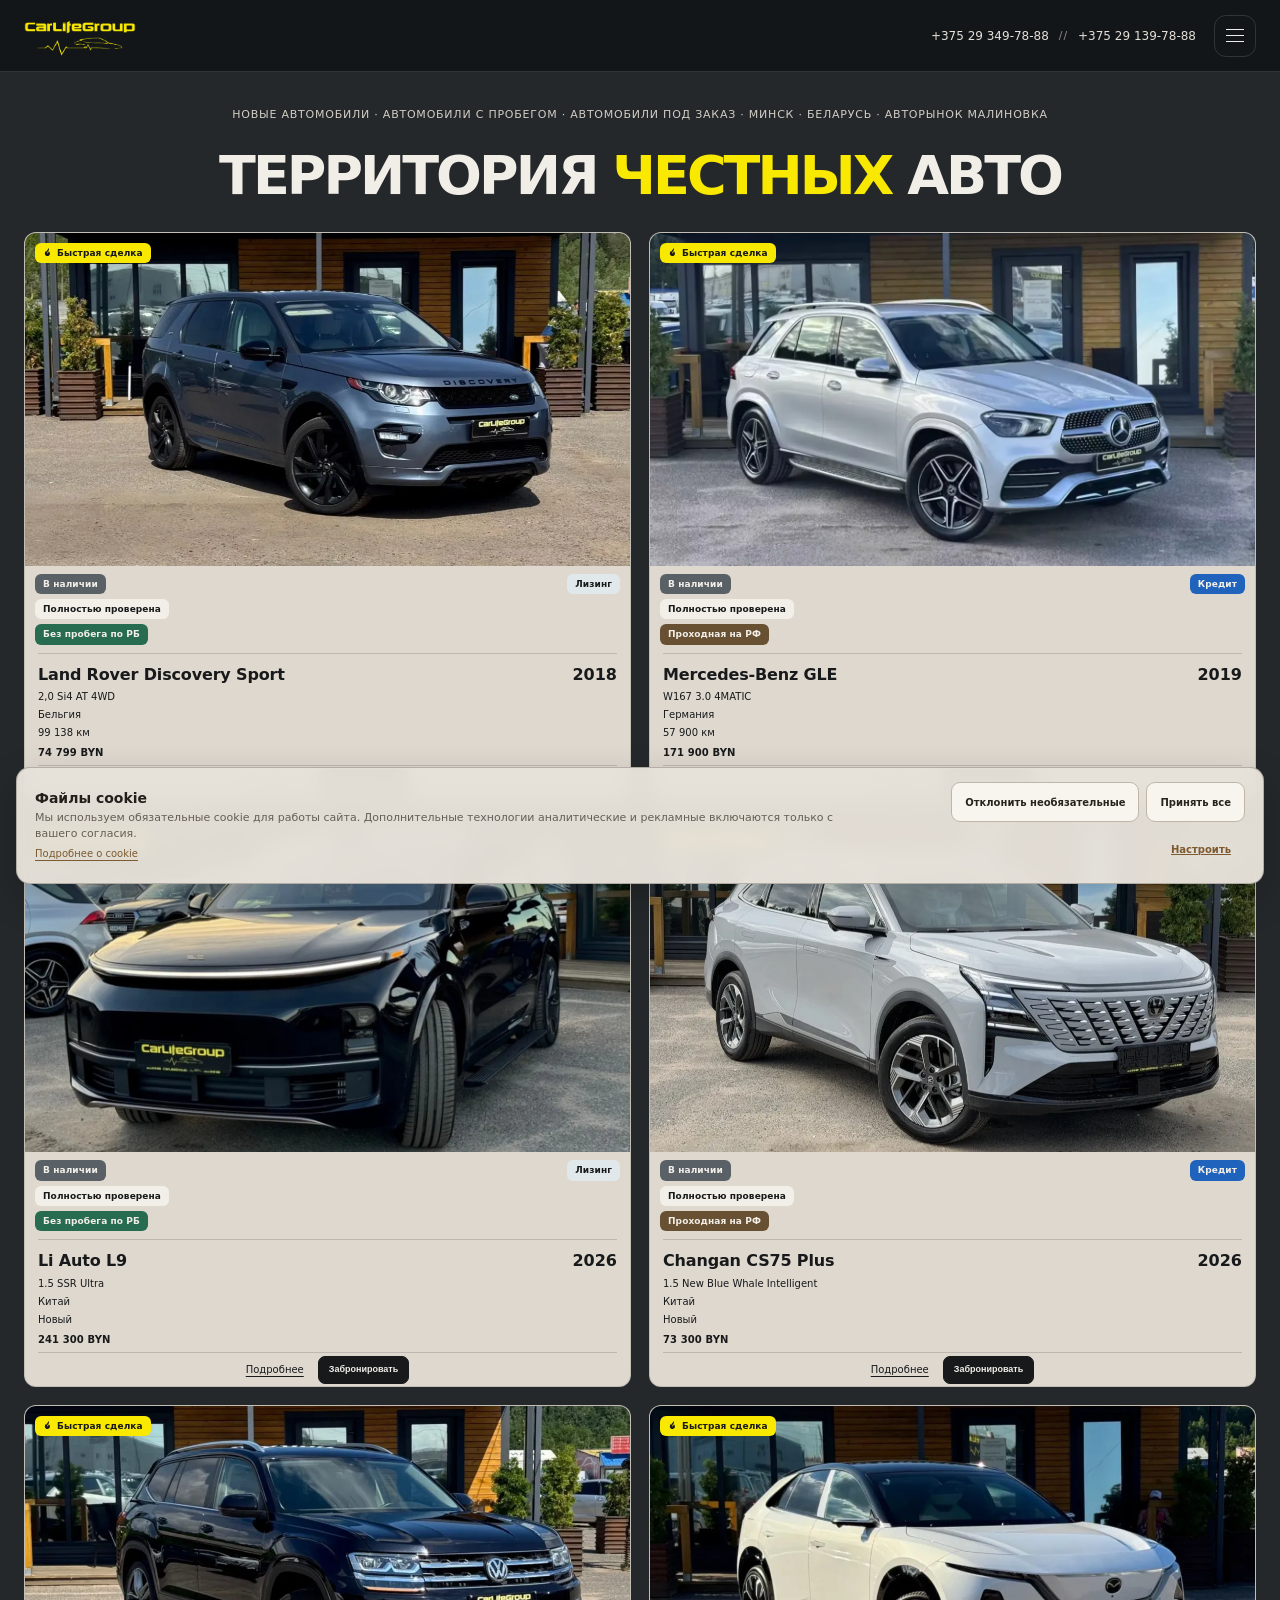
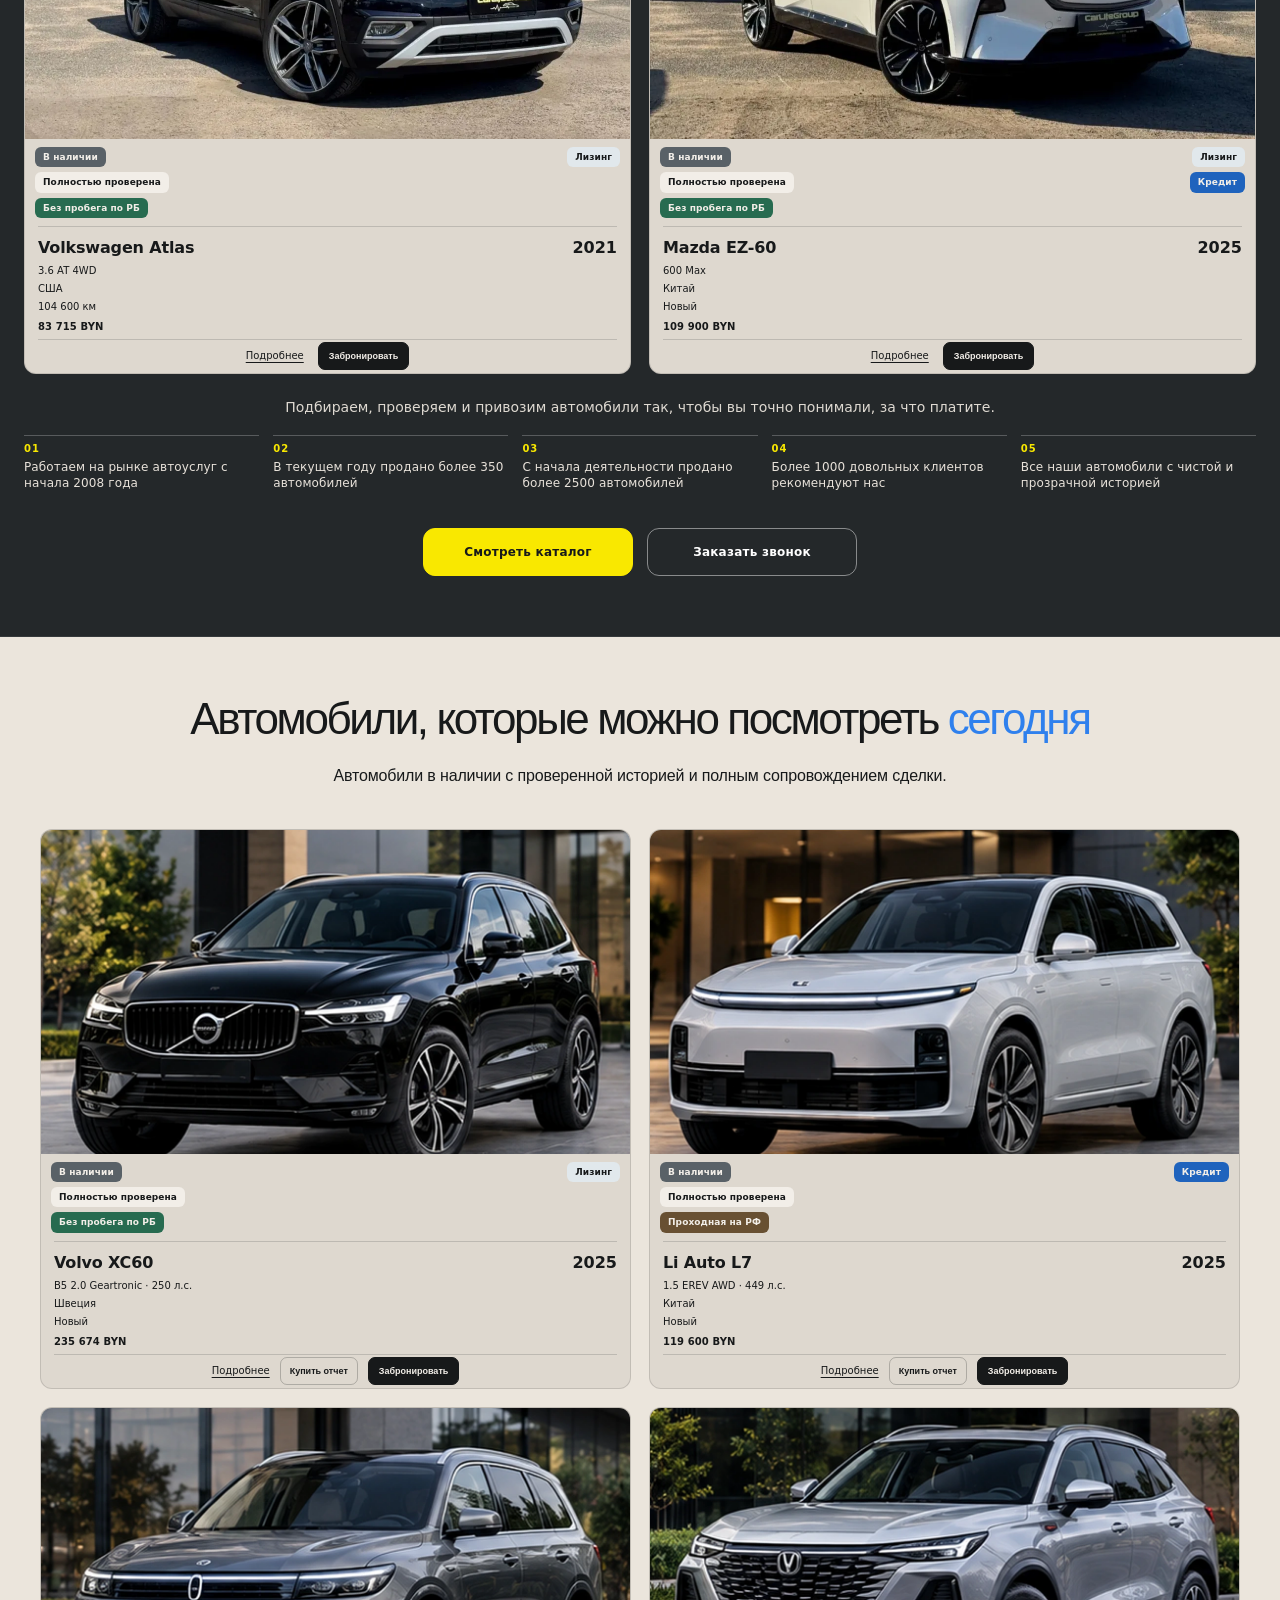
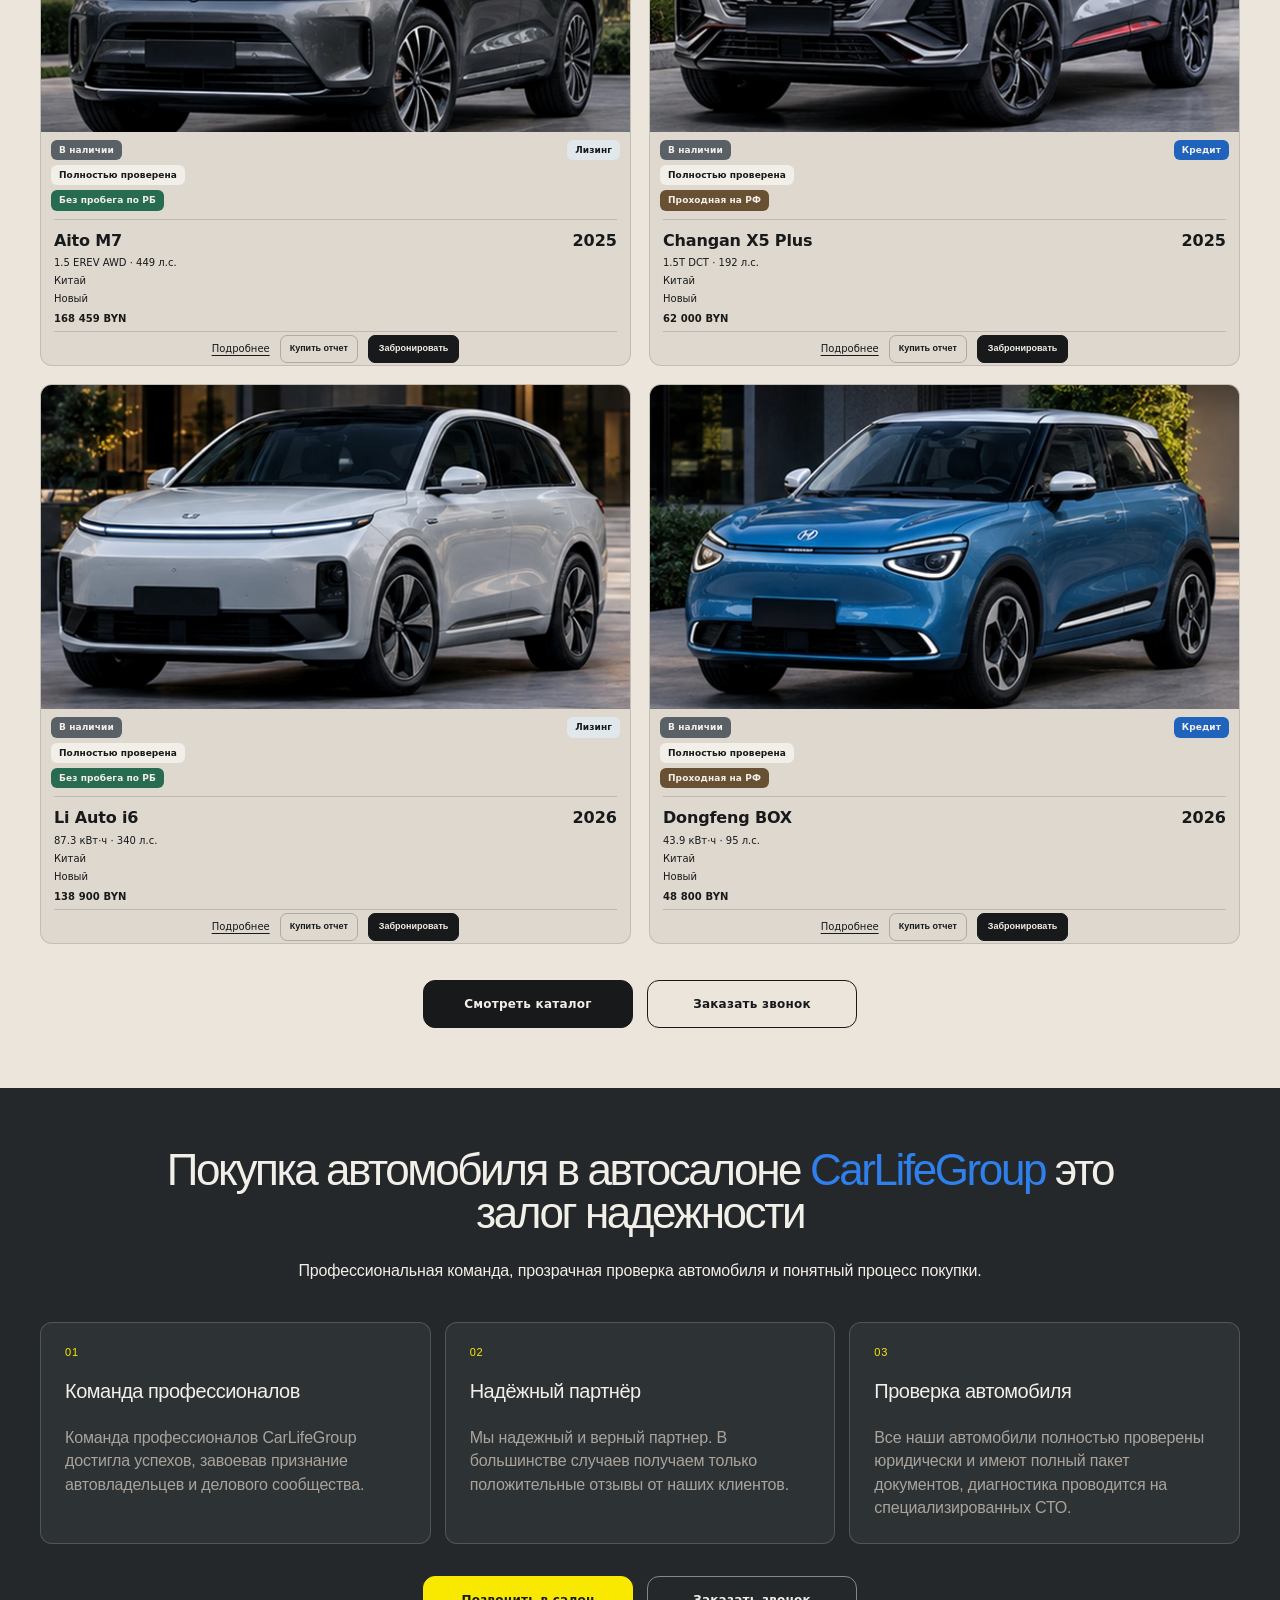
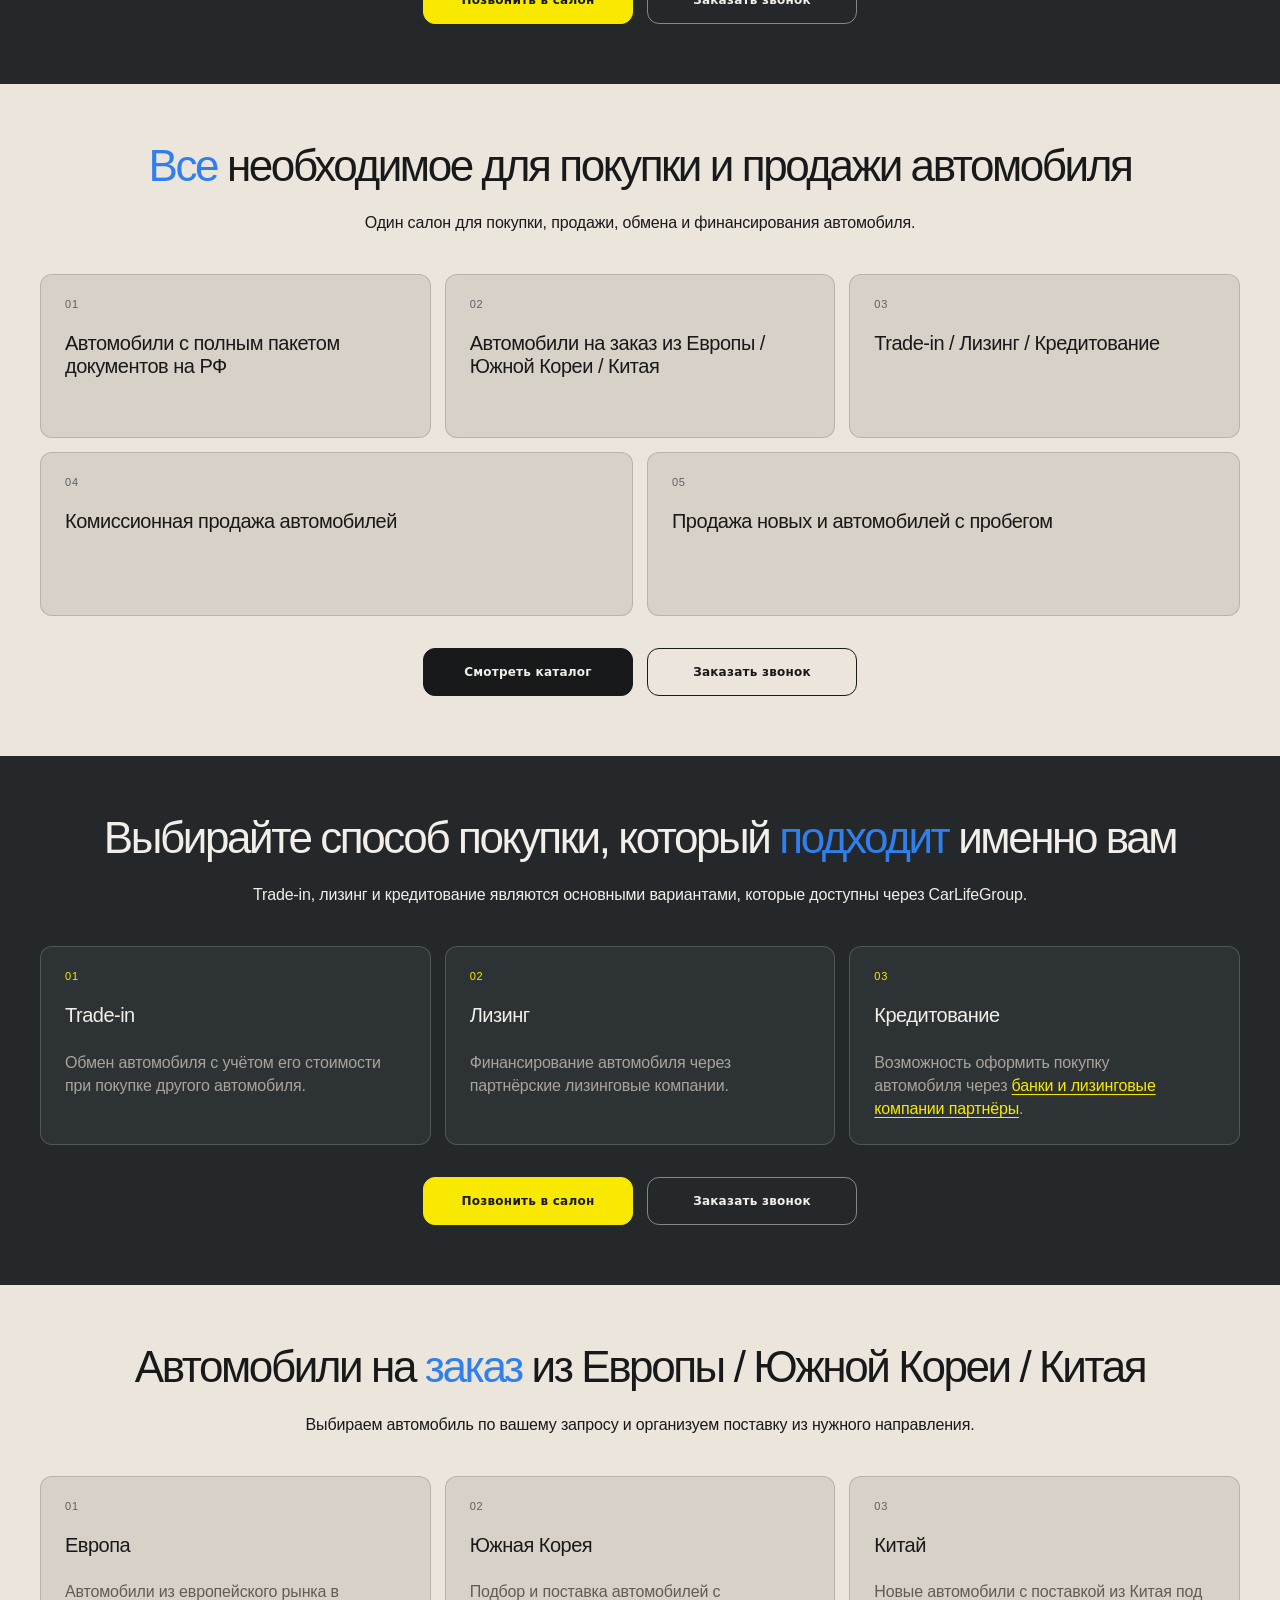
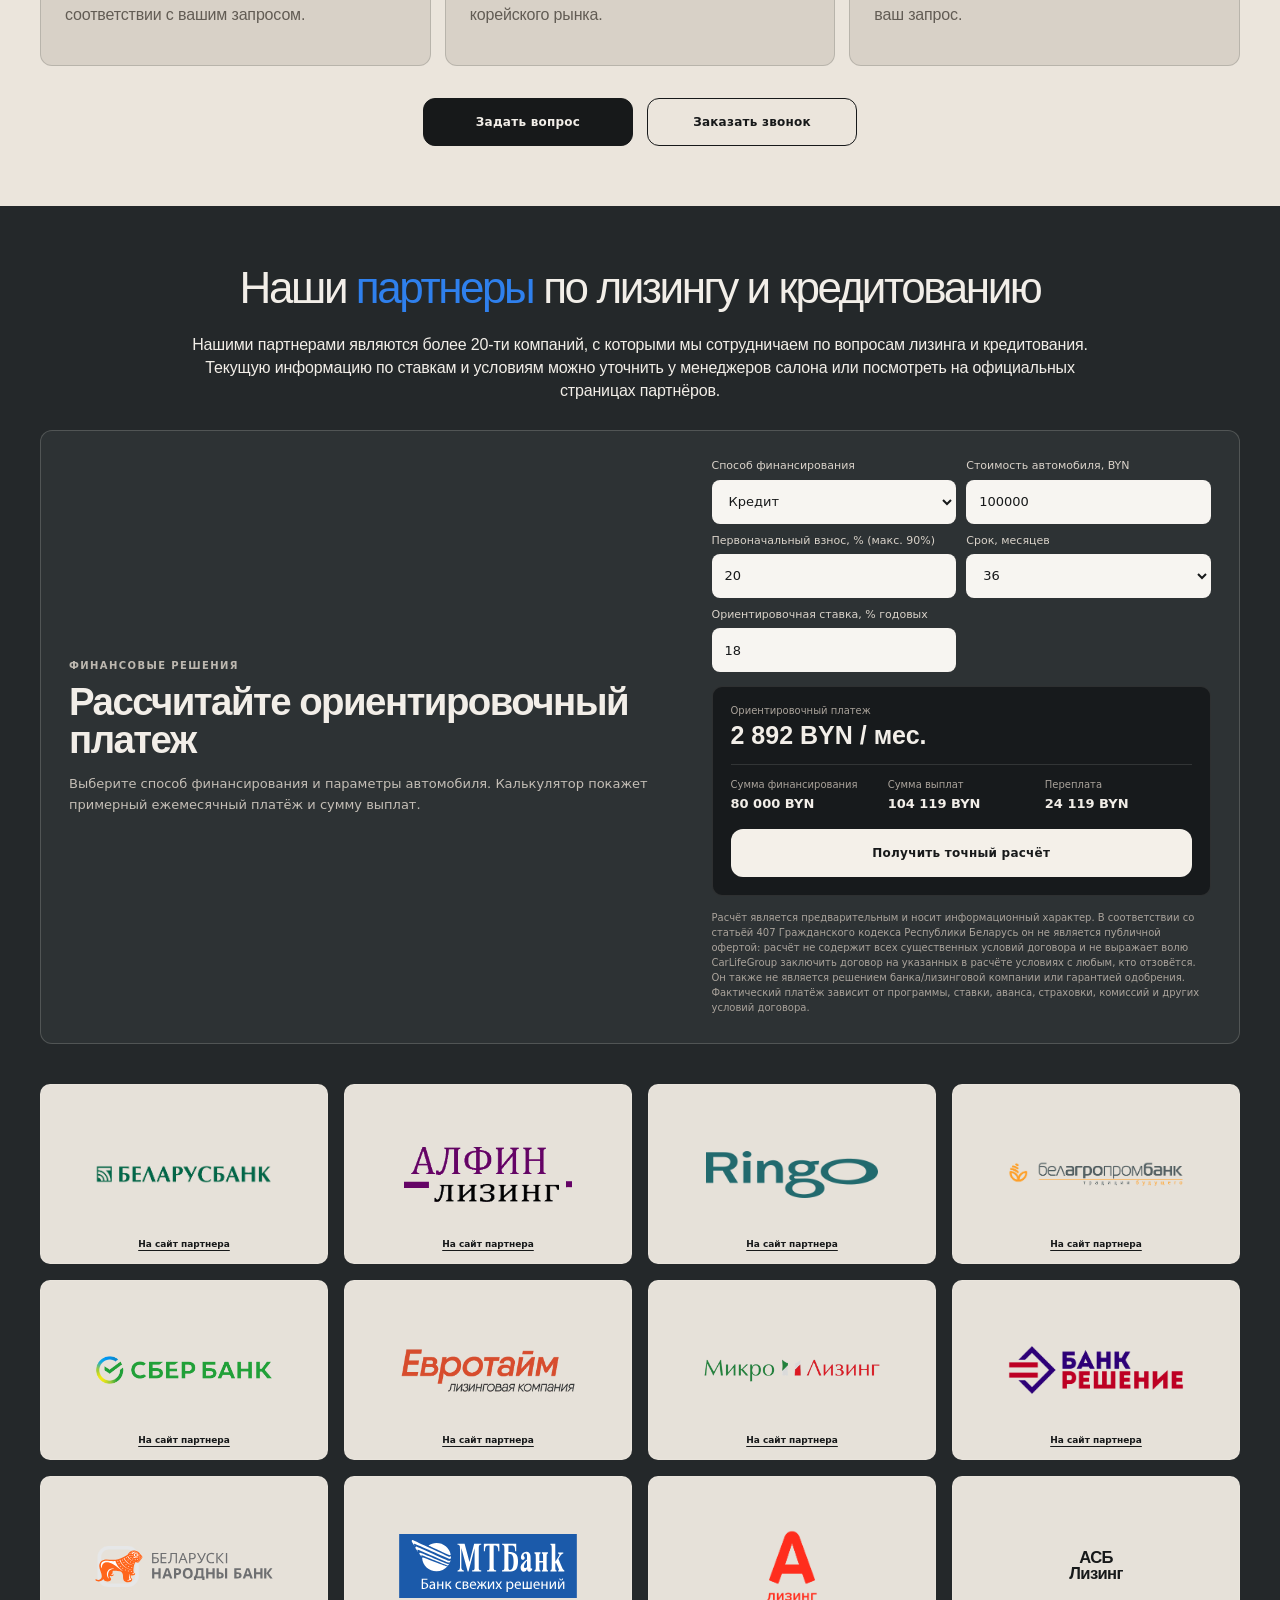
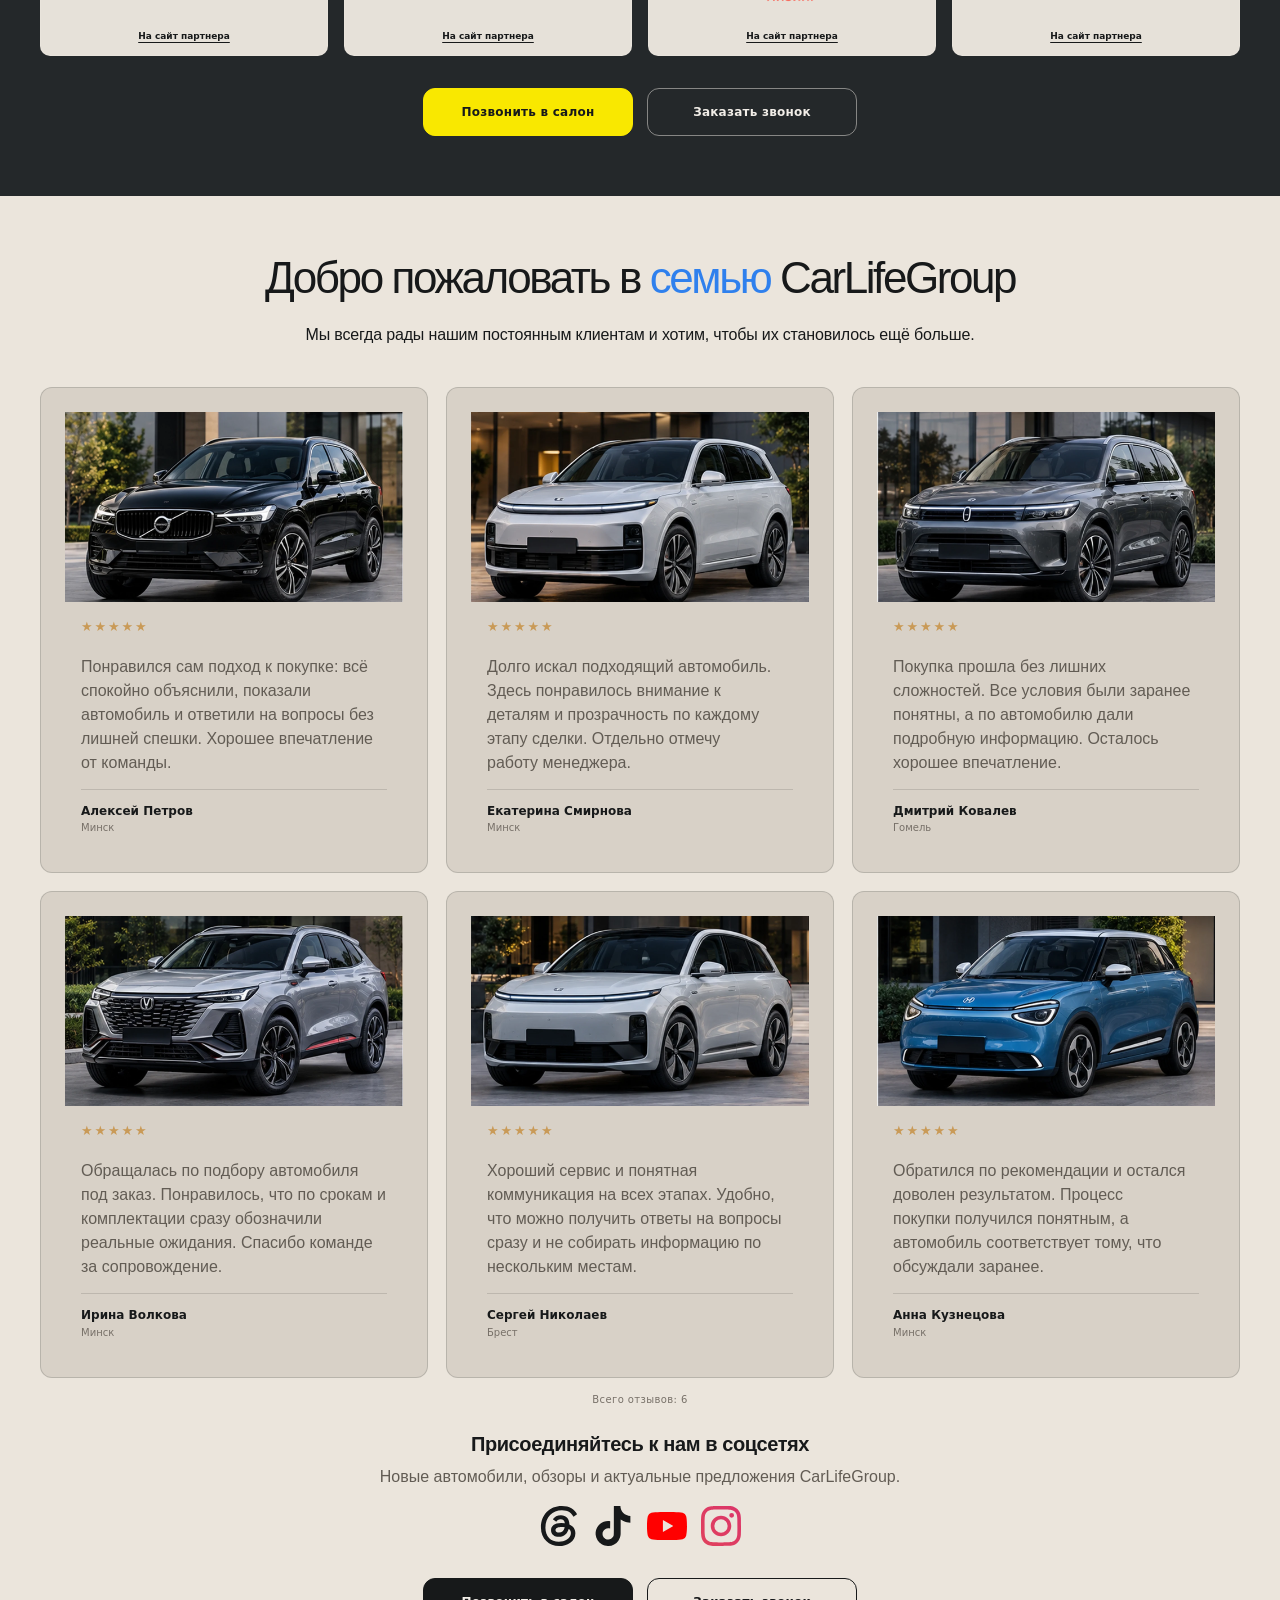
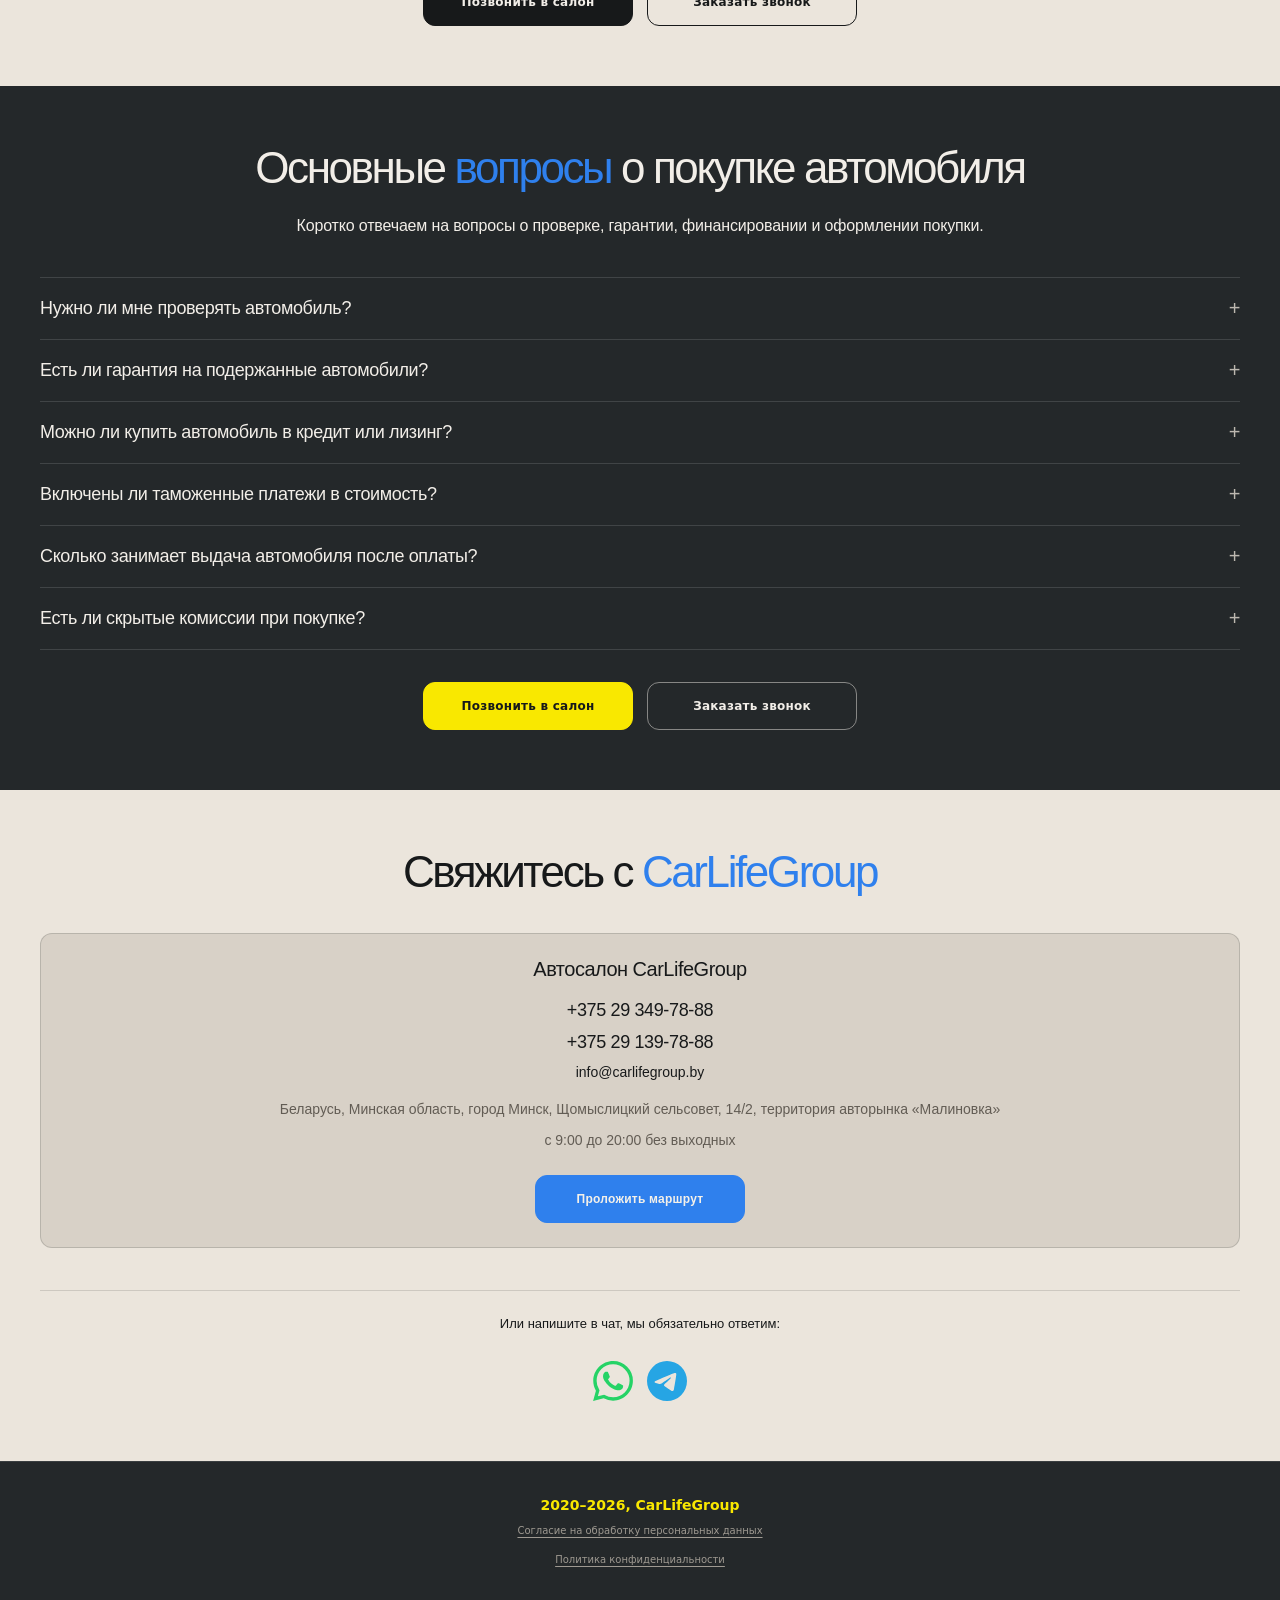
==== commit 7c61b038: "step_31" ====
--- a/index.html
+++ b/index.html
@@ -1,21 +1,20 @@
 <!doctype html>
 <html lang="ru">
 <head>
-<meta charset="utf-8"/>
-<meta content="width=device-width,initial-scale=1" name="viewport"/>
-<meta content="#111416" name="theme-color"/>
-<meta content="CarLifeGroup территория честных авто. Автомобили в наличии и под заказ, проверка, документы, trade-in, лизинг и кредитование." name="description"/>
+<meta charset="utf-8">
+<meta content="width=device-width,initial-scale=1" name="viewport">
+<meta content="#111416" name="theme-color">
+<meta content="CarLifeGroup территория честных авто. Автомобили в наличии и под заказ, проверка, документы, trade-in, лизинг и кредитование." name="description">
 <title>
    CarLifeGroup | Территория честных авто
   </title>
-<link crossorigin="" href="https://fonts.gstatic.com" rel="preconnect"/>
-<link href="styles.css" rel="stylesheet"/>
+<link href="styles.css" rel="stylesheet">
 </head>
 <body>
 <header class="site-header" data-site-header="">
 <div class="header-inner shell">
-<div aria-label="CarLifeGroup" class="brand-logo">
-<img alt="CarLifeGroup" height="229" src="assets/brand/carlifegroup-logo-desktop.png" width="620"/>
+<div class="brand-logo">
+<img alt="CarLifeGroup" height="229" src="assets/brand/carlifegroup-logo-desktop.png" width="620">
 </div>
 <nav aria-label="Основная навигация" class="desktop-nav">
 <a href="#cars">
@@ -73,7 +72,7 @@
 </div>
 <nav aria-hidden="true" aria-label="Меню" class="main-nav" id="mainNav" inert="">
 <div class="menu-panel-head">
-<img alt="CarLifeGroup" class="menu-panel-logo" height="229" src="assets/brand/carlifegroup-logo-desktop.png" width="620"/>
+<img alt="CarLifeGroup" class="menu-panel-logo" height="229" src="assets/brand/carlifegroup-logo-desktop.png" width="620">
 <button aria-label="Закрыть меню" class="menu-close" id="menuClose" type="button">
 </button>
 </div>
@@ -175,11 +174,12 @@
         </h1>
 </div>
 </div>
-<div aria-label="Автомобили в Hero" class="hero-featured-cars">
-<div aria-label="6 автомобилей. На узких экранах карточки прокручиваются свайпом влево и вправо." class="hero-carousel-track" id="heroCarsTrack" tabindex="0">
+<div aria-label="Автомобили в Hero" class="hero-featured-cars" role="region">
+<h2 class="sr-only" id="heroCarsHeading">Избранные автомобили</h2>
+<div aria-label="6 автомобилей. На узких экранах карточки прокручиваются свайпом влево и вправо." class="hero-carousel-track" id="heroCarsTrack" role="region" tabindex="0">
 <article class="hero-car-card">
 <div class="hero-car-image">
-<img alt="Land Rover Discovery Sport" decoding="async" fetchpriority="high" height="600" src="assets/hero-cars/1.webp" width="800"/>
+<img alt="Land Rover Discovery Sport" decoding="async" fetchpriority="high" height="600" loading="eager" src="assets/hero-cars/1.webp" width="800">
 <span class="hero-car-badge hero-car-badge--quick">
 <svg aria-hidden="true" class="hero-car-badge-icon" focusable="false" viewbox="0 0 20 20">
 <path d="M11.9 2.1c.15 2.2-.83 3.48-2.06 4.8-.7.76-1.37 1.52-1.42 2.55-.03.7.18 1.3.66 1.88.13-1.05.58-1.86 1.27-2.56.65-.65 1.17-1.26 1.39-2.16 1.33 1.27 2.18 2.72 2.18 4.43 0 2.94-2.22 5.01-5.03 5.01-2.9 0-5.31-2.14-5.31-5.14 0-2.08 1.05-4.18 2.89-6.08-.06 1.22.2 2.23.83 3.02.05-1.67.73-3.12 1.83-4.48 1.08-1.34 2.34-2.4 2.77-4.27z" fill="currentColor">
@@ -210,9 +210,9 @@
 </div>
 <div class="hero-car-info">
 <div class="hero-car-row hero-car-row-title">
-<strong>
+<h3>
             Land Rover Discovery Sport
-           </strong>
+           </h3>
 <span>
             2018
            </span>
@@ -243,7 +243,7 @@
 </article>
 <article class="hero-car-card">
 <div class="hero-car-image">
-<img alt="Mercedes-Benz GLE W167" decoding="async" height="667" loading="lazy" src="assets/hero-cars/2.webp" width="1000"/>
+<img alt="Mercedes-Benz GLE W167" decoding="async" height="667" loading="lazy" src="assets/hero-cars/2.webp" width="1000">
 <span class="hero-car-badge hero-car-badge--quick">
 <svg aria-hidden="true" class="hero-car-badge-icon" focusable="false" viewbox="0 0 20 20">
 <path d="M11.9 2.1c.15 2.2-.83 3.48-2.06 4.8-.7.76-1.37 1.52-1.42 2.55-.03.7.18 1.3.66 1.88.13-1.05.58-1.86 1.27-2.56.65-.65 1.17-1.26 1.39-2.16 1.33 1.27 2.18 2.72 2.18 4.43 0 2.94-2.22 5.01-5.03 5.01-2.9 0-5.31-2.14-5.31-5.14 0-2.08 1.05-4.18 2.89-6.08-.06 1.22.2 2.23.83 3.02.05-1.67.73-3.12 1.83-4.48 1.08-1.34 2.34-2.4 2.77-4.27z" fill="currentColor">
@@ -274,9 +274,9 @@
 </div>
 <div class="hero-car-info">
 <div class="hero-car-row hero-car-row-title">
-<strong>
+<h3>
             Mercedes-Benz GLE
-           </strong>
+           </h3>
 <span>
             2019
            </span>
@@ -307,7 +307,7 @@
 </article>
 <article class="hero-car-card">
 <div class="hero-car-image">
-<img alt="Li Auto L9" decoding="async" height="667" loading="lazy" src="assets/hero-cars/3.webp" width="1000"/>
+<img alt="Li Auto L9" decoding="async" height="667" loading="lazy" src="assets/hero-cars/3.webp" width="1000">
 <span class="hero-car-badge hero-car-badge--quick">
 <svg aria-hidden="true" class="hero-car-badge-icon" focusable="false" viewbox="0 0 20 20">
 <path d="M11.9 2.1c.15 2.2-.83 3.48-2.06 4.8-.7.76-1.37 1.52-1.42 2.55-.03.7.18 1.3.66 1.88.13-1.05.58-1.86 1.27-2.56.65-.65 1.17-1.26 1.39-2.16 1.33 1.27 2.18 2.72 2.18 4.43 0 2.94-2.22 5.01-5.03 5.01-2.9 0-5.31-2.14-5.31-5.14 0-2.08 1.05-4.18 2.89-6.08-.06 1.22.2 2.23.83 3.02.05-1.67.73-3.12 1.83-4.48 1.08-1.34 2.34-2.4 2.77-4.27z" fill="currentColor">
@@ -338,9 +338,9 @@
 </div>
 <div class="hero-car-info">
 <div class="hero-car-row hero-car-row-title">
-<strong>
+<h3>
             Li Auto L9
-           </strong>
+           </h3>
 <span>
             2026
            </span>
@@ -371,7 +371,7 @@
 </article>
 <article class="hero-car-card">
 <div class="hero-car-image">
-<img alt="Changan CS75 Plus" decoding="async" height="667" loading="lazy" src="assets/hero-cars/4.webp" width="1000"/>
+<img alt="Changan CS75 Plus" decoding="async" height="667" loading="lazy" src="assets/hero-cars/4.webp" width="1000">
 <span class="hero-car-badge hero-car-badge--quick">
 <svg aria-hidden="true" class="hero-car-badge-icon" focusable="false" viewbox="0 0 20 20">
 <path d="M11.9 2.1c.15 2.2-.83 3.48-2.06 4.8-.7.76-1.37 1.52-1.42 2.55-.03.7.18 1.3.66 1.88.13-1.05.58-1.86 1.27-2.56.65-.65 1.17-1.26 1.39-2.16 1.33 1.27 2.18 2.72 2.18 4.43 0 2.94-2.22 5.01-5.03 5.01-2.9 0-5.31-2.14-5.31-5.14 0-2.08 1.05-4.18 2.89-6.08-.06 1.22.2 2.23.83 3.02.05-1.67.73-3.12 1.83-4.48 1.08-1.34 2.34-2.4 2.77-4.27z" fill="currentColor">
@@ -402,9 +402,9 @@
 </div>
 <div class="hero-car-info">
 <div class="hero-car-row hero-car-row-title">
-<strong>
+<h3>
             Changan CS75 Plus
-           </strong>
+           </h3>
 <span>
             2026
            </span>
@@ -435,7 +435,7 @@
 </article>
 <article class="hero-car-card">
 <div class="hero-car-image">
-<img alt="Volkswagen Atlas" decoding="async" height="667" loading="lazy" src="assets/hero-cars/5.webp" width="1000"/>
+<img alt="Volkswagen Atlas" decoding="async" height="667" loading="lazy" src="assets/hero-cars/5.webp" width="1000">
 <span class="hero-car-badge hero-car-badge--quick">
 <svg aria-hidden="true" class="hero-car-badge-icon" focusable="false" viewbox="0 0 20 20">
 <path d="M11.9 2.1c.15 2.2-.83 3.48-2.06 4.8-.7.76-1.37 1.52-1.42 2.55-.03.7.18 1.3.66 1.88.13-1.05.58-1.86 1.27-2.56.65-.65 1.17-1.26 1.39-2.16 1.33 1.27 2.18 2.72 2.18 4.43 0 2.94-2.22 5.01-5.03 5.01-2.9 0-5.31-2.14-5.31-5.14 0-2.08 1.05-4.18 2.89-6.08-.06 1.22.2 2.23.83 3.02.05-1.67.73-3.12 1.83-4.48 1.08-1.34 2.34-2.4 2.77-4.27z" fill="currentColor">
@@ -466,9 +466,9 @@
 </div>
 <div class="hero-car-info">
 <div class="hero-car-row hero-car-row-title">
-<strong>
+<h3>
             Volkswagen Atlas
-           </strong>
+           </h3>
 <span>
             2021
            </span>
@@ -499,7 +499,7 @@
 </article>
 <article class="hero-car-card">
 <div class="hero-car-image">
-<img alt="Mazda EZ-60" decoding="async" height="667" loading="lazy" src="assets/hero-cars/6.webp" width="1000"/>
+<img alt="Mazda EZ-60" decoding="async" height="667" loading="lazy" src="assets/hero-cars/6.webp" width="1000">
 <span class="hero-car-badge hero-car-badge--quick">
 <svg aria-hidden="true" class="hero-car-badge-icon" focusable="false" viewbox="0 0 20 20">
 <path d="M11.9 2.1c.15 2.2-.83 3.48-2.06 4.8-.7.76-1.37 1.52-1.42 2.55-.03.7.18 1.3.66 1.88.13-1.05.58-1.86 1.27-2.56.65-.65 1.17-1.26 1.39-2.16 1.33 1.27 2.18 2.72 2.18 4.43 0 2.94-2.22 5.01-5.03 5.01-2.9 0-5.31-2.14-5.31-5.14 0-2.08 1.05-4.18 2.89-6.08-.06 1.22.2 2.23.83 3.02.05-1.67.73-3.12 1.83-4.48 1.08-1.34 2.34-2.4 2.77-4.27z" fill="currentColor">
@@ -533,9 +533,9 @@
 </div>
 <div class="hero-car-info">
 <div class="hero-car-row hero-car-row-title">
-<strong>
+<h3>
             Mazda EZ-60
-           </strong>
+           </h3>
 <span>
             2025
            </span>
@@ -565,14 +565,14 @@
 </div>
 </article>
 </div>
-<div aria-label="Свайп по автомобилям" class="hero-carousel-controls">
+<div aria-label="Свайп по автомобилям" class="hero-carousel-controls" role="group">
 <button aria-label="Предыдущий автомобиль" class="hero-carousel-arrow" data-carousel-prev="" type="button">
          ←
         </button>
 <div aria-live="polite" class="hero-carousel-meta">
 <span>
           Свайпните влево или вправо,
-          <br/>
+          <br>
           чтобы посмотреть следующие автомобили
          </span>
 <span class="hero-carousel-count">
@@ -587,7 +587,7 @@
 <p class="hero-car-lead">
        Подбираем, проверяем и привозим автомобили так, чтобы вы точно понимали, за что платите.
       </p>
-<div aria-label="Факты о CarLifeGroup" class="hero-proof" id="heroProof">
+<div aria-label="Факты о CarLifeGroup" class="hero-proof" id="heroProof" role="region">
 <div>
 <strong>
          01
@@ -658,10 +658,10 @@
 </div>
 </header>
 <div class="inventory-carousel">
-<div aria-label="6 демонстрационных автомобилей. На мобильных можно прокрутить свайпом." class="inventory-carousel-track" id="inventoryCarsTrack" tabindex="0">
+<div aria-label="6 демонстрационных автомобилей. На мобильных можно прокрутить свайпом." class="inventory-carousel-track" id="inventoryCarsTrack" role="region" tabindex="0">
 <article class="hero-car-card inventory-card">
 <div class="hero-car-image">
-<img alt="ВАЗ 2106" decoding="async" loading="lazy" src="assets/inventory-cars/1.webp" width="1024" height="576"/>
+<img alt="Volvo XC60" decoding="async" loading="lazy" src="assets/inventory-cars/1.webp" width="1200" height="675">
 </div>
 <div class="hero-car-badges-post">
 <div class="hero-car-badges hero-car-badges-left">
@@ -683,35 +683,35 @@
 </div>
 <div class="hero-car-info">
 <div class="hero-car-row hero-car-row-title">
-<strong>
-           ВАЗ 2106
-          </strong>
-<span>
-           1990
-          </span>
-</div>
-<div class="hero-car-row">
-          1.6 МТ (75 л.с.)
+<h3>
+           Volvo XC60
+          </h3>
+<span>
+           2025
+          </span>
+</div>
+<div class="hero-car-row">
+          B5 2.0 Geartronic · 250 л.с.
          </div>
 <div class="hero-car-row">
-          Беларусь
+          Швеция
          </div>
 <div class="hero-car-row">
-          120 000 км
+          Новый
          </div>
 <div class="hero-car-row hero-car-row-price">
 <strong>
-           12 500 BYN
+           235 674 BYN
           </strong>
 </div>
 <div class="hero-car-more">
-<a class="hero-car-more-link" href="catalog.html">
+<a class="hero-car-more-link" href="https://salon.av.by/volvo_xc60_10399" rel="noopener noreferrer" target="_blank">
            Подробнее
           </a>
-<button class="hero-car-report" data-report-car="ВАЗ 2106 · 1990 · 12 500 BYN" data-report-open="" type="button">
+<button class="hero-car-report" data-report-car="Volvo XC60 · 2025 · 235 674 BYN" data-report-open="" type="button">
            Купить отчет
           </button>
-<button class="hero-car-book" data-booking-car="ВАЗ 2106 · 1990 · 12 500 BYN" data-booking-open="" type="button">
+<button class="hero-car-book" data-booking-car="Volvo XC60 · 2025 · 235 674 BYN" data-booking-open="" type="button">
            Забронировать
           </button>
 </div>
@@ -719,7 +719,7 @@
 </article>
 <article class="hero-car-card inventory-card">
 <div class="hero-car-image">
-<img alt="ВАЗ 2107" decoding="async" loading="lazy" src="assets/inventory-cars/2.webp" width="1024" height="576"/>
+<img alt="Li Auto L7" decoding="async" loading="lazy" src="assets/inventory-cars/2.webp" width="1200" height="675">
 </div>
 <div class="hero-car-badges-post">
 <div class="hero-car-badges hero-car-badges-left">
@@ -741,35 +741,35 @@
 </div>
 <div class="hero-car-info">
 <div class="hero-car-row hero-car-row-title">
-<strong>
-           ВАЗ 2107
-          </strong>
-<span>
-           2000
-          </span>
-</div>
-<div class="hero-car-row">
-          1.5 МТ (72 л.с.)
+<h3>
+           Li Auto L7
+          </h3>
+<span>
+           2025
+          </span>
+</div>
+<div class="hero-car-row">
+          1.5 EREV AWD · 449 л.с.
          </div>
 <div class="hero-car-row">
-          Беларусь
+          Китай
          </div>
 <div class="hero-car-row">
-          98 000 км
+          Новый
          </div>
 <div class="hero-car-row hero-car-row-price">
 <strong>
-           14 900 BYN
+           119 600 BYN
           </strong>
 </div>
 <div class="hero-car-more">
-<a class="hero-car-more-link" href="catalog.html">
+<a class="hero-car-more-link" href="https://salon.av.by/li-auto_l7_12562" rel="noopener noreferrer" target="_blank">
            Подробнее
           </a>
-<button class="hero-car-report" data-report-car="ВАЗ 2107 · 2000 · 14 900 BYN" data-report-open="" type="button">
+<button class="hero-car-report" data-report-car="Li Auto L7 · 2025 · 119 600 BYN" data-report-open="" type="button">
            Купить отчет
           </button>
-<button class="hero-car-book" data-booking-car="ВАЗ 2107 · 2000 · 14 900 BYN" data-booking-open="" type="button">
+<button class="hero-car-book" data-booking-car="Li Auto L7 · 2025 · 119 600 BYN" data-booking-open="" type="button">
            Забронировать
           </button>
 </div>
@@ -777,7 +777,7 @@
 </article>
 <article class="hero-car-card inventory-card">
 <div class="hero-car-image">
-<img alt="ГАЗ 24 «Волга»" decoding="async" loading="lazy" src="assets/inventory-cars/3.webp" width="1024" height="576"/>
+<img alt="Aito M7" decoding="async" loading="lazy" src="assets/inventory-cars/3.webp" width="1200" height="675">
 </div>
 <div class="hero-car-badges-post">
 <div class="hero-car-badges hero-car-badges-left">
@@ -799,35 +799,35 @@
 </div>
 <div class="hero-car-info">
 <div class="hero-car-row hero-car-row-title">
-<strong>
-           ГАЗ 24 «Волга»
-          </strong>
-<span>
-           1975
-          </span>
-</div>
-<div class="hero-car-row">
-          2.4 МТ (95 л.с.)
+<h3>
+           Aito M7
+          </h3>
+<span>
+           2025
+          </span>
+</div>
+<div class="hero-car-row">
+          1.5 EREV AWD · 449 л.с.
          </div>
 <div class="hero-car-row">
-          Беларусь
+          Китай
          </div>
 <div class="hero-car-row">
-          76 000 км
+          Новый
          </div>
 <div class="hero-car-row hero-car-row-price">
 <strong>
-           18 500 BYN
+           168 459 BYN
           </strong>
 </div>
 <div class="hero-car-more">
-<a class="hero-car-more-link" href="catalog.html">
+<a class="hero-car-more-link" href="https://salon.av.by/aito_m7_10722" rel="noopener noreferrer" target="_blank">
            Подробнее
           </a>
-<button class="hero-car-report" data-report-car="ГАЗ 24 «Волга» · 1975 · 18 500 BYN" data-report-open="" type="button">
+<button class="hero-car-report" data-report-car="Aito M7 · 2025 · 168 459 BYN" data-report-open="" type="button">
            Купить отчет
           </button>
-<button class="hero-car-book" data-booking-car="ГАЗ 24 «Волга» · 1975 · 18 500 BYN" data-booking-open="" type="button">
+<button class="hero-car-book" data-booking-car="Aito M7 · 2025 · 168 459 BYN" data-booking-open="" type="button">
            Забронировать
           </button>
 </div>
@@ -835,7 +835,7 @@
 </article>
 <article class="hero-car-card inventory-card">
 <div class="hero-car-image">
-<img alt="Москвич 412" decoding="async" loading="lazy" src="assets/inventory-cars/4.webp" width="1024" height="576"/>
+<img alt="Changan X5 Plus" decoding="async" loading="lazy" src="assets/inventory-cars/4.webp" width="1200" height="675">
 </div>
 <div class="hero-car-badges-post">
 <div class="hero-car-badges hero-car-badges-left">
@@ -857,35 +857,35 @@
 </div>
 <div class="hero-car-info">
 <div class="hero-car-row hero-car-row-title">
-<strong>
-           Москвич 412
-          </strong>
-<span>
-           1974
-          </span>
-</div>
-<div class="hero-car-row">
-          1.5 МТ (75 л.с.)
+<h3>
+           Changan X5 Plus
+          </h3>
+<span>
+           2025
+          </span>
+</div>
+<div class="hero-car-row">
+          1.5T DCT · 192 л.с.
          </div>
 <div class="hero-car-row">
-          Беларусь
+          Китай
          </div>
 <div class="hero-car-row">
-          64 000 км
+          Новый
          </div>
 <div class="hero-car-row hero-car-row-price">
 <strong>
-           11 900 BYN
+           62 000 BYN
           </strong>
 </div>
 <div class="hero-car-more">
-<a class="hero-car-more-link" href="catalog.html">
+<a class="hero-car-more-link" href="https://salon.av.by/changan_x5-plus_13471" rel="noopener noreferrer" target="_blank">
            Подробнее
           </a>
-<button class="hero-car-report" data-report-car="Москвич 412 · 1974 · 11 900 BYN" data-report-open="" type="button">
+<button class="hero-car-report" data-report-car="Changan X5 Plus · 2025 · 62 000 BYN" data-report-open="" type="button">
            Купить отчет
           </button>
-<button class="hero-car-book" data-booking-car="Москвич 412 · 1974 · 11 900 BYN" data-booking-open="" type="button">
+<button class="hero-car-book" data-booking-car="Changan X5 Plus · 2025 · 62 000 BYN" data-booking-open="" type="button">
            Забронировать
           </button>
 </div>
@@ -893,7 +893,7 @@
 </article>
 <article class="hero-car-card inventory-card">
 <div class="hero-car-image">
-<img alt="УАЗ 469" decoding="async" loading="lazy" src="assets/inventory-cars/5.webp" width="1024" height="576"/>
+<img alt="Li Auto i6" decoding="async" loading="lazy" src="assets/inventory-cars/5.webp" width="1200" height="675">
 </div>
 <div class="hero-car-badges-post">
 <div class="hero-car-badges hero-car-badges-left">
@@ -915,35 +915,35 @@
 </div>
 <div class="hero-car-info">
 <div class="hero-car-row hero-car-row-title">
-<strong>
-           УАЗ 469
-          </strong>
-<span>
-           1985
-          </span>
-</div>
-<div class="hero-car-row">
-          2.4 МТ (75 л.с.)
+<h3>
+           Li Auto i6
+          </h3>
+<span>
+           2026
+          </span>
+</div>
+<div class="hero-car-row">
+          87.3 кВт·ч · 340 л.с.
          </div>
 <div class="hero-car-row">
-          Беларусь
+          Китай
          </div>
 <div class="hero-car-row">
-          110 000 км
+          Новый
          </div>
 <div class="hero-car-row hero-car-row-price">
 <strong>
-           13 800 BYN
+           138 900 BYN
           </strong>
 </div>
 <div class="hero-car-more">
-<a class="hero-car-more-link" href="catalog.html">
+<a class="hero-car-more-link" href="https://salon.av.by/li-auto_i6_12617" rel="noopener noreferrer" target="_blank">
            Подробнее
           </a>
-<button class="hero-car-report" data-report-car="УАЗ 469 · 1985 · 13 800 BYN" data-report-open="" type="button">
+<button class="hero-car-report" data-report-car="Li Auto i6 · 2026 · 138 900 BYN" data-report-open="" type="button">
            Купить отчет
           </button>
-<button class="hero-car-book" data-booking-car="УАЗ 469 · 1985 · 13 800 BYN" data-booking-open="" type="button">
+<button class="hero-car-book" data-booking-car="Li Auto i6 · 2026 · 138 900 BYN" data-booking-open="" type="button">
            Забронировать
           </button>
 </div>
@@ -951,7 +951,7 @@
 </article>
 <article class="hero-car-card inventory-card">
 <div class="hero-car-image">
-<img alt="ЗАЗ 968М" decoding="async" loading="lazy" src="assets/inventory-cars/6.webp" width="1024" height="576"/>
+<img alt="Dongfeng BOX" decoding="async" loading="lazy" src="assets/inventory-cars/6.webp" width="1200" height="675">
 </div>
 <div class="hero-car-badges-post">
 <div class="hero-car-badges hero-car-badges-left">
@@ -973,35 +973,35 @@
 </div>
 <div class="hero-car-info">
 <div class="hero-car-row hero-car-row-title">
-<strong>
-           ЗАЗ 968М
-          </strong>
-<span>
-           1986
-          </span>
-</div>
-<div class="hero-car-row">
-          1.2 МТ (42 л.с.)
+<h3>
+           Dongfeng BOX
+          </h3>
+<span>
+           2026
+          </span>
+</div>
+<div class="hero-car-row">
+          43.9 кВт·ч · 95 л.с.
          </div>
 <div class="hero-car-row">
-          Беларусь
+          Китай
          </div>
 <div class="hero-car-row">
-          52 000 км
+          Новый
          </div>
 <div class="hero-car-row hero-car-row-price">
 <strong>
-           8 500 BYN
+           48 800 BYN
           </strong>
 </div>
 <div class="hero-car-more">
-<a class="hero-car-more-link" href="catalog.html">
+<a class="hero-car-more-link" href="https://cars.av.by/dong-feng/box/140968043" rel="noopener noreferrer" target="_blank">
            Подробнее
           </a>
-<button class="hero-car-report" data-report-car="ЗАЗ 968М · 1986 · 8 500 BYN" data-report-open="" type="button">
+<button class="hero-car-report" data-report-car="Dongfeng BOX · 2026 · 48 800 BYN" data-report-open="" type="button">
            Купить отчет
           </button>
-<button class="hero-car-book" data-booking-car="ЗАЗ 968М · 1986 · 8 500 BYN" data-booking-open="" type="button">
+<button class="hero-car-book" data-booking-car="Dongfeng BOX · 2026 · 48 800 BYN" data-booking-open="" type="button">
            Забронировать
           </button>
 </div>
@@ -1009,7 +1009,7 @@
 </article>
 </div>
 </div>
-<div aria-label="Прокрутка демонстрационных автомобилей" class="inventory-carousel-controls">
+<div aria-label="Прокрутка демонстрационных автомобилей" class="inventory-carousel-controls" role="group">
 <button aria-label="Предыдущий автомобиль" class="inventory-carousel-arrow" data-inventory-prev="" type="button">
        ←
       </button>
@@ -1320,11 +1320,11 @@
 </label>
 <label class="finance-field">
 <span>Стоимость автомобиля, BYN</span>
-<input id="financePrice" inputmode="decimal" min="1000" name="financePrice" step="500" type="number" value="100000"/>
+<input id="financePrice" inputmode="decimal" min="1000" name="financePrice" step="500" type="number" value="100000">
 </label>
 <label class="finance-field">
 <span>Первоначальный взнос, % (макс. 90%)</span>
-<input id="financeDown" inputmode="decimal" max="90" min="0" name="financeDown" step="1" type="number" value="20"/>
+<input id="financeDown" inputmode="decimal" max="90" min="0" name="financeDown" step="1" type="number" value="20">
 </label>
 <label class="finance-field">
 <span>Срок, месяцев</span>
@@ -1341,7 +1341,7 @@
 </label>
 <label class="finance-field">
 <span>Ориентировочная ставка, % годовых</span>
-<input id="financeRate" inputmode="decimal" max="50" min="0.01" name="financeRate" step="0.1" type="number" value="18"/>
+<input id="financeRate" inputmode="decimal" max="50" min="0.01" name="financeRate" step="0.1" type="number" value="18">
 </label>
 </div>
 <div aria-live="polite" class="finance-calculator-result">
@@ -1360,19 +1360,19 @@
 </form>
 </div>
 </div>
-<div aria-label="Партнёры CarLifeGroup" class="partner-cards-grid">
-<div class="partner-card"><div class="partner-card-tile"><img alt="Беларусбанк" loading="lazy" src="assets/partners/normalized/belarusbank.png"/><a href="https://belarusbank.by/" rel="noopener noreferrer" target="_blank">На сайт партнера</a></div><a class="partner-mobile-link" href="https://belarusbank.by/" rel="noopener noreferrer" target="_blank">Беларусбанк</a></div>
-<div class="partner-card"><div class="partner-card-tile"><img alt="Альфин Лизинг" loading="lazy" src="assets/partners/normalized/alfin.png"/><a href="https://a-leasing.by/" rel="noopener noreferrer" target="_blank">На сайт партнера</a></div><a class="partner-mobile-link" href="https://a-leasing.by/" rel="noopener noreferrer" target="_blank">Альфин Лизинг</a></div>
-<div class="partner-card"><div class="partner-card-tile"><img alt="Ringo Leasing" loading="lazy" src="assets/partners/normalized/ringo.png"/><a href="https://ringoleasing.by/" rel="noopener noreferrer" target="_blank">На сайт партнера</a></div><a class="partner-mobile-link" href="https://ringoleasing.by/" rel="noopener noreferrer" target="_blank">Ringo Leasing</a></div>
-<div class="partner-card"><div class="partner-card-tile"><img alt="Белагропромбанк" loading="lazy" src="assets/partners/normalized/belagroprombank.png"/><a href="https://www.belapb.by/" rel="noopener noreferrer" target="_blank">На сайт партнера</a></div><a class="partner-mobile-link" href="https://www.belapb.by/" rel="noopener noreferrer" target="_blank">Белагропромбанк</a></div>
-<div class="partner-card"><div class="partner-card-tile"><img alt="Сбер Банк" loading="lazy" src="assets/partners/normalized/sber.png"/><a href="https://www.sber-bank.by/" rel="noopener noreferrer" target="_blank">На сайт партнера</a></div><a class="partner-mobile-link" href="https://www.sber-bank.by/" rel="noopener noreferrer" target="_blank">Сбер Банк</a></div>
-<div class="partner-card"><div class="partner-card-tile"><img alt="Евротайм" loading="lazy" src="assets/partners/normalized/eurotime.png"/><a href="https://eurotime.by/" rel="noopener noreferrer" target="_blank">На сайт партнера</a></div><a class="partner-mobile-link" href="https://eurotime.by/" rel="noopener noreferrer" target="_blank">Евротайм</a></div>
-<div class="partner-card"><div class="partner-card-tile"><img alt="МикроЛизинг" loading="lazy" src="assets/partners/normalized/micro-lizing.png"/><a href="https://mikro-leasing.by/" rel="noopener noreferrer" target="_blank">На сайт партнера</a></div><a class="partner-mobile-link" href="https://mikro-leasing.by/" rel="noopener noreferrer" target="_blank">МикроЛизинг</a></div>
-<div class="partner-card"><div class="partner-card-tile"><img alt="Банк Решение" loading="lazy" src="assets/partners/normalized/reshenie-bank.png"/><a href="https://rbank.by/" rel="noopener noreferrer" target="_blank">На сайт партнера</a></div><a class="partner-mobile-link" href="https://rbank.by/" rel="noopener noreferrer" target="_blank">Банк Решение</a></div>
-<div class="partner-card"><div class="partner-card-tile"><img alt="БНБ Банк" loading="lazy" src="assets/partners/bnb.svg"/><a href="https://bnb.by/" rel="noopener noreferrer" target="_blank">На сайт партнера</a></div><a class="partner-mobile-link" href="https://bnb.by/" rel="noopener noreferrer" target="_blank">БНБ Банк</a></div>
-<div class="partner-card"><div class="partner-card-tile"><img alt="МТБанк" loading="lazy" src="assets/partners/normalized/mtbank.svg"/><a href="https://www.mtbank.by/" rel="noopener noreferrer" target="_blank">На сайт партнера</a></div><a class="partner-mobile-link" href="https://www.mtbank.by/" rel="noopener noreferrer" target="_blank">МТБанк</a></div>
-<div class="partner-card"><div class="partner-card-tile"><img alt="Альфа Лизинг" loading="lazy" src="assets/partners/normalized/alfa.png"/><a href="https://alfa-leasing.by/" rel="noopener noreferrer" target="_blank">На сайт партнера</a></div><a class="partner-mobile-link" href="https://alfa-leasing.by/" rel="noopener noreferrer" target="_blank">Альфа Лизинг</a></div>
-<div class="partner-card"><div aria-label="АСБ Лизинг" class="partner-card-tile partner-card-tile--text"><span>АСБ<br/>Лизинг</span><a href="https://www.asbleasing.by/" rel="noopener noreferrer" target="_blank">На сайт партнера</a></div><a class="partner-mobile-link" href="https://www.asbleasing.by/" rel="noopener noreferrer" target="_blank">АСБ Лизинг</a></div>
+<div aria-label="Партнёры CarLifeGroup" class="partner-cards-grid" role="region">
+<div class="partner-card"><div class="partner-card-tile"><img alt="Беларусбанк" loading="lazy" src="assets/partners/normalized/belarusbank.png" width="850" height="95" decoding="async"><a href="https://belarusbank.by/" rel="noopener noreferrer" target="_blank">На сайт партнера</a></div><a class="partner-mobile-link" href="https://belarusbank.by/" rel="noopener noreferrer" target="_blank">Беларусбанк</a></div>
+<div class="partner-card"><div class="partner-card-tile"><img alt="Альфин Лизинг" loading="lazy" src="assets/partners/normalized/alfin.png" width="287" height="105" decoding="async"><a href="https://a-leasing.by/" rel="noopener noreferrer" target="_blank">На сайт партнера</a></div><a class="partner-mobile-link" href="https://a-leasing.by/" rel="noopener noreferrer" target="_blank">Альфин Лизинг</a></div>
+<div class="partner-card"><div class="partner-card-tile"><img alt="Ringo Leasing" loading="lazy" src="assets/partners/normalized/ringo.png" width="466" height="138" decoding="async"><a href="https://ringoleasing.by/" rel="noopener noreferrer" target="_blank">На сайт партнера</a></div><a class="partner-mobile-link" href="https://ringoleasing.by/" rel="noopener noreferrer" target="_blank">Ringo Leasing</a></div>
+<div class="partner-card"><div class="partner-card-tile"><img alt="Белагропромбанк" loading="lazy" src="assets/partners/normalized/belagroprombank.png" width="879" height="130" decoding="async"><a href="https://www.belapb.by/" rel="noopener noreferrer" target="_blank">На сайт партнера</a></div><a class="partner-mobile-link" href="https://www.belapb.by/" rel="noopener noreferrer" target="_blank">Белагропромбанк</a></div>
+<div class="partner-card"><div class="partner-card-tile"><img alt="Сбер Банк" loading="lazy" src="assets/partners/normalized/sber.png" width="2595" height="436" decoding="async"><a href="https://www.sber-bank.by/" rel="noopener noreferrer" target="_blank">На сайт партнера</a></div><a class="partner-mobile-link" href="https://www.sber-bank.by/" rel="noopener noreferrer" target="_blank">Сбер Банк</a></div>
+<div class="partner-card"><div class="partner-card-tile"><img alt="Евротайм" loading="lazy" src="assets/partners/normalized/eurotime.png" width="584" height="153" decoding="async"><a href="https://eurotime.by/" rel="noopener noreferrer" target="_blank">На сайт партнера</a></div><a class="partner-mobile-link" href="https://eurotime.by/" rel="noopener noreferrer" target="_blank">Евротайм</a></div>
+<div class="partner-card"><div class="partner-card-tile"><img alt="МикроЛизинг" loading="lazy" src="assets/partners/normalized/micro-lizing.png" width="1203" height="170" decoding="async"><a href="https://mikro-leasing.by/" rel="noopener noreferrer" target="_blank">На сайт партнера</a></div><a class="partner-mobile-link" href="https://mikro-leasing.by/" rel="noopener noreferrer" target="_blank">МикроЛизинг</a></div>
+<div class="partner-card"><div class="partner-card-tile"><img alt="Банк Решение" loading="lazy" src="assets/partners/normalized/reshenie-bank.png" width="7482" height="2187" decoding="async"><a href="https://rbank.by/" rel="noopener noreferrer" target="_blank">На сайт партнера</a></div><a class="partner-mobile-link" href="https://rbank.by/" rel="noopener noreferrer" target="_blank">Банк Решение</a></div>
+<div class="partner-card"><div class="partner-card-tile"><img alt="БНБ Банк" loading="lazy" src="assets/partners/bnb.svg" width="1189" height="278" decoding="async"><a href="https://bnb.by/" rel="noopener noreferrer" target="_blank">На сайт партнера</a></div><a class="partner-mobile-link" href="https://bnb.by/" rel="noopener noreferrer" target="_blank">БНБ Банк</a></div>
+<div class="partner-card"><div class="partner-card-tile"><img alt="МТБанк" loading="lazy" src="assets/partners/normalized/mtbank.svg" width="438" height="158" decoding="async"><a href="https://www.mtbank.by/" rel="noopener noreferrer" target="_blank">На сайт партнера</a></div><a class="partner-mobile-link" href="https://www.mtbank.by/" rel="noopener noreferrer" target="_blank">МТБанк</a></div>
+<div class="partner-card"><div class="partner-card-tile"><img alt="Альфа Лизинг" loading="lazy" src="assets/partners/normalized/alfa.png" width="1066" height="1446" decoding="async"><a href="https://alfa-leasing.by/" rel="noopener noreferrer" target="_blank">На сайт партнера</a></div><a class="partner-mobile-link" href="https://alfa-leasing.by/" rel="noopener noreferrer" target="_blank">Альфа Лизинг</a></div>
+<div class="partner-card"><div class="partner-card-tile partner-card-tile--text"><span>АСБ<br>Лизинг</span><a href="https://www.asbleasing.by/" rel="noopener noreferrer" target="_blank">На сайт партнера</a></div><a class="partner-mobile-link" href="https://www.asbleasing.by/" rel="noopener noreferrer" target="_blank">АСБ Лизинг</a></div>
 </div>
 </div>
 <div class="section-cta--center">
@@ -1398,54 +1398,54 @@
        </p>
 </div>
 </header>
-<div aria-label="Отзывы клиентов" class="review-carousel">
+<div aria-label="Отзывы клиентов" class="review-carousel" role="region">
 <div class="review-grid review-grid--carousel" id="reviewCardsTrack">
 <article class="review-card review-card--generated">
-<div class="review-card-media"><img alt="Автомобиль клиента CarLifeGroup" loading="lazy" src="assets/hero-cars/1.webp"/></div>
+<div class="review-card-media"><img alt="Автомобиль клиента CarLifeGroup" loading="lazy" src="assets/reviews/review-car-01.webp" width="1200" height="675" decoding="async"></div>
 <div class="review-card-body">
-<div aria-label="5 из 5" class="review-card-stars">★★★★★</div>
+<div aria-label="5 из 5" class="review-card-stars" role="img">★★★★★</div>
 <p class="review-card-text">Понравился сам подход к покупке: всё спокойно объяснили, показали автомобиль и ответили на вопросы без лишней спешки. Хорошее впечатление от команды.</p>
-<div class="review-card-footer"><strong>Алексей Петров</strong><span>Минск</span></div>
+<div class="review-card-footer"><h3>Алексей Петров</h3><span>Минск</span></div>
 </div>
 </article>
 <article class="review-card review-card--generated">
-<div class="review-card-media"><img alt="Автомобиль клиента CarLifeGroup" loading="lazy" src="assets/hero-cars/2.webp"/></div>
+<div class="review-card-media"><img alt="Автомобиль клиента CarLifeGroup" loading="lazy" src="assets/reviews/review-car-02.webp" width="1200" height="675" decoding="async"></div>
 <div class="review-card-body">
-<div aria-label="5 из 5" class="review-card-stars">★★★★★</div>
+<div aria-label="5 из 5" class="review-card-stars" role="img">★★★★★</div>
 <p class="review-card-text">Долго искал подходящий автомобиль. Здесь понравилось внимание к деталям и прозрачность по каждому этапу сделки. Отдельно отмечу работу менеджера.</p>
-<div class="review-card-footer"><strong>Екатерина Смирнова</strong><span>Минск</span></div>
+<div class="review-card-footer"><h3>Екатерина Смирнова</h3><span>Минск</span></div>
 </div>
 </article>
 <article class="review-card review-card--generated">
-<div class="review-card-media"><img alt="Автомобиль клиента CarLifeGroup" loading="lazy" src="assets/hero-cars/3.webp"/></div>
+<div class="review-card-media"><img alt="Автомобиль клиента CarLifeGroup" loading="lazy" src="assets/reviews/review-car-03.webp" width="1200" height="675" decoding="async"></div>
 <div class="review-card-body">
-<div aria-label="5 из 5" class="review-card-stars">★★★★★</div>
+<div aria-label="5 из 5" class="review-card-stars" role="img">★★★★★</div>
 <p class="review-card-text">Покупка прошла без лишних сложностей. Все условия были заранее понятны, а по автомобилю дали подробную информацию. Осталось хорошее впечатление.</p>
-<div class="review-card-footer"><strong>Дмитрий Ковалев</strong><span>Гомель</span></div>
+<div class="review-card-footer"><h3>Дмитрий Ковалев</h3><span>Гомель</span></div>
 </div>
 </article>
 <article class="review-card review-card--generated">
-<div class="review-card-media"><img alt="Автомобиль клиента CarLifeGroup" loading="lazy" src="assets/hero-cars/4.webp"/></div>
+<div class="review-card-media"><img alt="Автомобиль клиента CarLifeGroup" loading="lazy" src="assets/reviews/review-car-04.webp" width="1200" height="675" decoding="async"></div>
 <div class="review-card-body">
-<div aria-label="5 из 5" class="review-card-stars">★★★★★</div>
+<div aria-label="5 из 5" class="review-card-stars" role="img">★★★★★</div>
 <p class="review-card-text">Обращалась по подбору автомобиля под заказ. Понравилось, что по срокам и комплектации сразу обозначили реальные ожидания. Спасибо команде за сопровождение.</p>
-<div class="review-card-footer"><strong>Ирина Волкова</strong><span>Минск</span></div>
+<div class="review-card-footer"><h3>Ирина Волкова</h3><span>Минск</span></div>
 </div>
 </article>
 <article class="review-card review-card--generated">
-<div class="review-card-media"><img alt="Автомобиль клиента CarLifeGroup" loading="lazy" src="assets/hero-cars/5.webp"/></div>
+<div class="review-card-media"><img alt="Автомобиль клиента CarLifeGroup" loading="lazy" src="assets/reviews/review-car-05.webp" width="1200" height="675" decoding="async"></div>
 <div class="review-card-body">
-<div aria-label="5 из 5" class="review-card-stars">★★★★★</div>
+<div aria-label="5 из 5" class="review-card-stars" role="img">★★★★★</div>
 <p class="review-card-text">Хороший сервис и понятная коммуникация на всех этапах. Удобно, что можно получить ответы на вопросы сразу и не собирать информацию по нескольким местам.</p>
-<div class="review-card-footer"><strong>Сергей Николаев</strong><span>Брест</span></div>
+<div class="review-card-footer"><h3>Сергей Николаев</h3><span>Брест</span></div>
 </div>
 </article>
 <article class="review-card review-card--generated">
-<div class="review-card-media"><img alt="Автомобиль клиента CarLifeGroup" loading="lazy" src="assets/hero-cars/6.webp"/></div>
+<div class="review-card-media"><img alt="Автомобиль клиента CarLifeGroup" loading="lazy" src="assets/reviews/review-car-06.webp" width="1200" height="675" decoding="async"></div>
 <div class="review-card-body">
-<div aria-label="5 из 5" class="review-card-stars">★★★★★</div>
+<div aria-label="5 из 5" class="review-card-stars" role="img">★★★★★</div>
 <p class="review-card-text">Обратился по рекомендации и остался доволен результатом. Процесс покупки получился понятным, а автомобиль соответствует тому, что обсуждали заранее.</p>
-<div class="review-card-footer"><strong>Анна Кузнецова</strong><span>Минск</span></div>
+<div class="review-card-footer"><h3>Анна Кузнецова</h3><span>Минск</span></div>
 </div>
 </article>
 </div>
@@ -1464,18 +1464,18 @@
 <h3>Присоединяйтесь к нам в соцсетях</h3>
 <p>Новые автомобили, обзоры и актуальные предложения CarLifeGroup.</p>
 </div>
-<div aria-label="Социальные сети и мессенджеры" class="social-links social-links--light">
+<div aria-label="Социальные сети и мессенджеры" class="social-links social-links--light" role="group">
 <a aria-label="Threads" href="https://www.threads.com/@carlife.group?invite=0" rel="noopener noreferrer" target="_blank">
-<img alt="" loading="lazy" src="assets/social/threads.svg">
+<img alt="" decoding="async" height="50" loading="lazy" src="assets/social/threads.svg" width="50">
 </a>
 <a aria-label="TikTok" href="https://www.tiktok.com/@carlifegroup" rel="noopener noreferrer" target="_blank">
-<img alt="" loading="lazy" src="assets/social/tiktok.svg">
+<img alt="" decoding="async" height="50" loading="lazy" src="assets/social/tiktok.svg" width="50">
 </a>
 <a aria-label="YouTube" href="https://www.youtube.com/@carlifegroup4070" rel="noopener noreferrer" target="_blank">
-<img alt="" loading="lazy" src="assets/social/youtube.svg">
+<img alt="" decoding="async" height="50" loading="lazy" src="assets/social/youtube.svg" width="50">
 </a>
 <a aria-label="Instagram" href="https://www.instagram.com/p/DY5Jw5FMEhc/" rel="noopener noreferrer" target="_blank">
-<img alt="" loading="lazy" src="assets/social/instagram.svg">
+<img alt="" decoding="async" height="50" loading="lazy" src="assets/social/instagram.svg" width="50">
 </a>
 </div>
 </div>
@@ -1622,8 +1622,8 @@
 <div class="contact-messengers">
 <p class="contact-messengers-title">Или напишите в чат, мы обязательно ответим:</p>
 <div class="social-links social-links--light contact-social-links">
-<a aria-label="WhatsApp" href="https://wa.me/375293497888" rel="noopener noreferrer" target="_blank"><img alt="" loading="lazy" src="assets/social/whatsapp.svg"/></a>
-<a aria-label="Telegram" href="https://t.me/+375293497888" rel="noopener noreferrer" target="_blank"><img alt="" loading="lazy" src="assets/social/telegram.svg"/></a>
+<a aria-label="WhatsApp" href="https://wa.me/375293497888" rel="noopener noreferrer" target="_blank"><img alt="" decoding="async" height="50" loading="lazy" src="assets/social/whatsapp.svg" width="50"></a>
+<a aria-label="Telegram" href="https://t.me/+375293497888" rel="noopener noreferrer" target="_blank"><img alt="" decoding="async" height="50" loading="lazy" src="assets/social/telegram.svg" width="50"></a>
 </div>
 </div>
 </div>
@@ -1652,8 +1652,8 @@
        </b>
 </span>
 <input autocomplete="name" name="name" placeholder="Ваше имя" required="" type="text">
-</input></label>
-<label class="phone-field">
+</label>
+<div class="phone-field">
 <span>
        Телефон
        <b>
@@ -1669,9 +1669,9 @@
          +7 · Россия
         </option>
 </select>
-<input autocomplete="tel" inputmode="tel" name="phone" placeholder="29 123-45-67" required="" type="tel">
-</input></div>
-</label>
+<input aria-label="Телефон" autocomplete="tel" inputmode="tel" name="phone" placeholder="29 123-45-67" required="" type="tel">
+</div>
+</div>
 <label class="callback-consent">
 <input name="consent" required="" type="checkbox">
 <span>
@@ -1685,7 +1685,7 @@
        </a>
        .
       </span>
-</input></label>
+</label>
 <button class="callback-submit" disabled="" type="submit">
       Отправить заявку
      </button>
@@ -1715,9 +1715,9 @@
         *
        </b>
 </span>
-<input autocomplete="name" name="name" placeholder="Ваше имя" required="" type="text"/>
+<input autocomplete="name" name="name" placeholder="Ваше имя" required="" type="text">
 </label>
-<label class="booking-phone-field">
+<div class="phone-field">
 <span>
        Телефон
        <b>
@@ -1733,9 +1733,9 @@
          +7 · Россия
         </option>
 </select>
-<input autocomplete="tel" inputmode="tel" name="phone" placeholder="29 123-45-67" required="" type="tel"/>
-</div>
-</label>
+<input aria-label="Телефон" autocomplete="tel" inputmode="tel" name="phone" placeholder="29 123-45-67" required="" type="tel">
+</div>
+</div>
 <div class="booking-car-summary">
 <span>
        Автомобиль
@@ -1745,13 +1745,13 @@
       </strong>
 </div>
 <label class="booking-finance-check">
-<input name="finance" type="checkbox"/>
+<input name="finance" type="checkbox">
 <span>
        Нужен ли лизинг или кредит?
       </span>
 </label>
 <label class="booking-consent">
-<input name="consent" required="" type="checkbox"/>
+<input name="consent" required="" type="checkbox">
 <span>
        Я даю
        <a href="consent.html" rel="noopener noreferrer" target="_blank">
@@ -1781,18 +1781,18 @@
 <form class="question-form booking-form" id="questionForm" novalidate="">
 <label>
 <span>Имя <b>*</b></span>
-<input autocomplete="name" name="name" placeholder="Ваше имя" required="" type="text"/>
+<input autocomplete="name" name="name" placeholder="Ваше имя" required="" type="text">
 </label>
-<label class="question-phone-field">
+<div class="phone-field">
 <span>Телефон <b>*</b></span>
 <div class="phone-input-row">
 <select aria-label="Страна номера телефона" name="phoneCountry">
 <option value="by">+375 · Беларусь</option>
 <option value="ru">+7 · Россия</option>
 </select>
-<input autocomplete="tel" inputmode="tel" name="phone" placeholder="29 123-45-67" required="" type="tel"/>
-</div>
-</label>
+<input aria-label="Телефон" autocomplete="tel" inputmode="tel" name="phone" placeholder="29 123-45-67" required="" type="tel">
+</div>
+</div>
 <div class="question-fields-group">
 <label class="question-field">
 <span>Направление <b>*</b></span>
@@ -1805,7 +1805,7 @@
 </label>
 <label class="question-field">
 <span>Предполагаемый бюджет, USD <b>*</b></span>
-<input inputmode="decimal" name="budget" placeholder="Например, 30000" required="" type="text"/>
+<input inputmode="decimal" name="budget" placeholder="Например, 30000" required="" type="text">
 </label>
 <label class="question-field">
 <span>Когда планируете приобретать авто <b>*</b></span>
@@ -1818,7 +1818,7 @@
 </label>
 </div>
 <label class="question-consent booking-consent">
-<input name="consent" required="" type="checkbox"/>
+<input name="consent" required="" type="checkbox">
 <span>Я даю <a href="consent.html" rel="noopener noreferrer" target="_blank">Согласие на обработку персональных данных</a> в соответствии с <a href="privacy-policy.html" rel="noopener noreferrer" target="_blank">Политикой конфиденциальности</a>.</span>
 </label>
 <button class="question-submit booking-submit" disabled="" type="submit">Отправить</button>
@@ -1834,15 +1834,15 @@
 <h2 id="reportModalTitle">Купить полный отчет</h2>
 <p class="booking-modal-intro">Оплата демонстрационного отчёта по выбранному автомобилю</p>
 <form class="report-payment-form booking-form" id="reportPaymentForm" novalidate="">
-<label><span>Имя <b>*</b></span><input autocomplete="name" name="reportName" placeholder="Ваше имя" required="" type="text"/></label>
-<label><span>Телефон <b>*</b></span><div class="phone-input-row"><select aria-label="Страна номера телефона" name="reportPhoneCountry"><option value="by">+375 · Беларусь</option><option value="ru">+7 · Россия</option></select><input autocomplete="tel" inputmode="tel" name="reportPhone" placeholder="29 123-45-67" required="" type="tel"/></div></label>
+<label><span>Имя <b>*</b></span><input autocomplete="name" name="reportName" placeholder="Ваше имя" required="" type="text"></label>
+<div class="phone-field"><span>Телефон <b>*</b></span><div class="phone-input-row"><select aria-label="Страна номера телефона" name="reportPhoneCountry"><option value="by">+375 · Беларусь</option><option value="ru">+7 · Россия</option></select><input aria-label="Телефон" autocomplete="tel" inputmode="tel" name="reportPhone" placeholder="29 123-45-67" required="" type="tel"></div></div>
 <div class="report-car-summary booking-car-summary"><span>Автомобиль</span><strong id="reportModalCar">Выбранный автомобиль</strong><span>Стоимость отчёта</span><strong>50 BYN</strong></div>
 <div class="report-payment-fields">
-<label><span>Номер карты <b>*</b></span><input autocomplete="cc-number" inputmode="numeric" maxlength="19" name="reportCard" placeholder="0000 0000 0000 0000" required="" type="text"/></label>
-<div class="report-card-row"><label><span>Срок действия <b>*</b></span><input autocomplete="cc-exp" inputmode="numeric" maxlength="5" name="reportExpiry" placeholder="MM/YY" required="" type="text"/></label><label><span>CVC <b>*</b></span><input autocomplete="cc-csc" inputmode="numeric" maxlength="4" name="reportCvc" placeholder="000" required="" type="password"/></label></div>
+<label><span>Номер карты <b>*</b></span><input autocomplete="cc-number" inputmode="numeric" maxlength="19" name="reportCard" placeholder="0000 0000 0000 0000" required="" type="text"></label>
+<div class="report-card-row"><label><span>Срок действия <b>*</b></span><input autocomplete="cc-exp" inputmode="numeric" maxlength="5" name="reportExpiry" placeholder="MM/YY" required="" type="text"></label><label><span>CVC <b>*</b></span><input autocomplete="off" inputmode="numeric" maxlength="4" name="reportCvc" placeholder="000" required="" type="password"></label></div>
 </div>
 <p class="report-demo-note">Демо-режим: платежный шлюз не подключён. Данные карты не отправляются и не сохраняются.</p>
-<label class="booking-consent"><input name="reportConsent" required="" type="checkbox"/><span>Я даю <a href="consent.html" target="_blank">Согласие на обработку персональных данных</a> в соответствии с <a href="privacy-policy.html" target="_blank">Политикой конфиденциальности</a>.</span></label>
+<label class="booking-consent"><input name="reportConsent" required="" type="checkbox"><span>Я даю <a href="consent.html" rel="noopener noreferrer" target="_blank">Согласие на обработку персональных данных</a> в соответствии с <a href="privacy-policy.html" rel="noopener noreferrer" target="_blank">Политикой конфиденциальности</a>.</span></label>
 <button class="booking-submit" disabled="" type="submit">Оплатить 50 BYN</button>
 <p aria-live="polite" class="booking-status" hidden="" id="reportPaymentStatus"></p>
 </form>
@@ -1905,7 +1905,7 @@
 <p class="cookie-settings-intro">
      Необходимые cookie всегда активны. Дополнительные категории можно разрешить или отключить.
     </p>
-<label class="cookie-category">
+<div class="cookie-category">
 <span>
 <b>
        Необходимые
@@ -1917,7 +1917,7 @@
 <strong>
       Всегда включены
      </strong>
-</label>
+</div>
 <label class="cookie-category cookie-category-toggle">
 <span>
 <b>
@@ -1928,7 +1928,7 @@
       </small>
 </span>
 <input data-cookie-category="analytics" type="checkbox">
-</input></label>
+</label>
 <label class="cookie-category cookie-category-toggle">
 <span>
 <b>
@@ -1939,7 +1939,7 @@
       </small>
 </span>
 <input data-cookie-category="advertising" type="checkbox">
-</input></label>
+</label>
 <div class="cookie-settings-actions">
 <button class="cookie-btn cookie-btn-secondary" data-cookie-action="reject" type="button">
       Отклонить необязательные
--- a/styles.css
+++ b/styles.css
@@ -1,12 +1,11 @@
 :root{
   --c-ink:#17191a; --c-night:#111416; --c-night-2:#171b1d; --c-surface:#ebe5dc; --c-paper:#f4f0e9;
-  --c-white:#fbfaf7; --c-text:#f1eee8; --c-muted:#9f9b94; --c-muted-dark:#6b665f;
+  --c-white:#fbfaf7; --c-text:#f1eee8;
   --c-gold:#f9e800; --c-line:rgba(255,255,255,.13); --c-line-dark:rgba(23,25,26,.13);
   --max:1320px; --gutter:28px; --header:72px; --radius:12px; --header-logo:120px; --c-dark-surface:#24282a; --hero-bg:var(--c-dark-surface); --section-card-light:#e1dbd2; --section-card-dark:#2d3234;
-  --fs-body:14px; --fs-small:12px; --fs-micro:10px; --lh-body:1.45;
-  --section-padding:96px; --hero-menu-gap:36px; --float-size:30px; --float-edge:16px;
-  --hero-h1:64px; --hero-meta:12px; --hero-gap:16px;
-  --hero-card-title-size:16px; --hero-card-body-size:10px; --hero-card-title-weight:650; --hero-card-text-weight:400;
+  --section-padding:60px; --hero-menu-gap:36px; --float-size:30px; --float-edge:16px;
+  --hero-h1:64px; --hero-meta:12px;
+  --hero-card-title-size:16px; --hero-card-body-size:10px; --hero-card-title-weight:650;
   --hero-card-bg:#d8d2c9; --hero-card-divider:1px solid rgba(23,25,26,.16);
   --hero-card-image-ratio:16/8.8; --hero-card-info-x:13px; --hero-card-info-top:12px; --hero-card-more-height:34px; --hero-card-more-size:10px;
   --hero-badge-size:9px; --hero-badge-pad-y:5px; --hero-badge-pad-x:8px; --hero-badge-radius:6px; --hero-badge-gap:5px;
@@ -17,14 +16,13 @@
   --menu-bg:#384043; --menu-text:#f2eee8; --menu-backdrop:rgba(17,20,22,.84);
   --menu-item-size:15px; --menu-index-size:9px; --menu-phone-size:13px; --menu-item-line:1.25; --menu-item-pad-y:14px;
   --menu-panel-top:14px; --menu-panel-pad:20px; --menu-head-pad-bottom:18px; --menu-logo-width:clamp(92px,24vw,var(--header-logo));
-  --menu-control-size:42px; --menu-control-bg:var(--menu-bg); --menu-control-color:#f2eee8; --menu-control-font:22px; --menu-control-border:rgba(244,240,232,.26); --menu-control-radius:var(--radius);
+  --menu-control-size:42px; --menu-control-bg:var(--menu-bg); --menu-control-color:#f2eee8; --menu-control-border:rgba(244,240,232,.26); --menu-control-radius:var(--radius);
   --hero-layout-max:1320px; --hero-cards-max:1320px;
   --cta-bottom-space:60px; --cta-gap:14px; --cta-width:210px; --cta-height:48px; --cta-radius:var(--radius); --cta-row-max:calc(var(--cta-width) * 2 + var(--cta-gap));
   --carousel-desktop-gap:18px; --carousel-tablet-gap:18px; --carousel-mobile-gap:14px; --hero-carousel-meta-size:9px; --hero-carousel-arrow-size:34px; --hero-carousel-arrow-radius:8px; --cta-top-space:36px; --section-title-size:clamp(42px,4.25vw,60px); --section-title-line:.98; --section-head-gap:56px; --section-head-bottom:40px; --section-grid-gap:14px; --section-cta-top:32px; --section-bottom-space:60px; --section-card-pad:24px; --section-card-border:rgba(23,25,26,.14);
 }
-*{box-sizing:border-box}html{scroll-behavior:smooth;scroll-padding-top:calc(var(--header) + 18px)}body{margin:0;background:var(--c-night);color:var(--c-text);font-family:Inter,Manrope,system-ui,-apple-system,BlinkMacSystemFont,"Segoe UI",sans-serif;-webkit-font-smoothing:antialiased}body.menu-open,body.cookie-lock{overflow:hidden}
+*{box-sizing:border-box}.sr-only{position:absolute;width:1px;height:1px;padding:0;margin:-1px;overflow:hidden;clip:rect(0,0,0,0);white-space:nowrap;border:0}html{scroll-behavior:smooth;scroll-padding-top:calc(var(--header) + 18px)}body{margin:0;background:var(--c-night);color:var(--c-text);font-family:Inter,Manrope,system-ui,-apple-system,BlinkMacSystemFont,"Segoe UI",sans-serif;-webkit-font-smoothing:antialiased}body.menu-open,body.cookie-lock{overflow:hidden}
 a{color:inherit;text-decoration:none}button,input,select,textarea{font:inherit}button{cursor:pointer}img{display:block;max-width:100%}.shell{width:min(var(--max),calc(100% - 2 * var(--gutter)));margin-inline:auto}
-.eyebrow{display:flex;align-items:center;gap:10px;margin:0;color:#bdb8b0;font-size:10px;line-height:1;text-transform:uppercase;letter-spacing:.15em}.eyebrow span{width:24px;height:1px;background:var(--c-gold);display:block}.eyebrow-dark{color:var(--c-muted-dark)}
 .button{min-height:48px;padding:0 18px;display:inline-flex;align-items:center;justify-content:center;gap:10px;border:1px solid transparent;border-radius:var(--radius);font-size:12px;font-weight:650;letter-spacing:.02em;transition:background-color .2s ease,border-color .2s ease,color .2s ease}.button:hover{transform:none}.button-primary{background:var(--c-paper);color:var(--c-ink)}.button-primary:hover{background:#fff}.button-secondary{background:transparent;border-color:rgba(255,255,255,.26);color:var(--c-white)}.button-secondary:hover{background:rgba(255,255,255,.08);border-color:rgba(255,255,255,.50)}.button-dark{background:var(--c-ink);color:var(--c-paper)}.button-light{background:var(--c-paper);color:var(--c-ink)}.button-outline{background:transparent;border-color:rgba(23,25,26,.24);color:var(--c-ink)}.button-outline:hover{background:rgba(23,25,26,.06);border-color:rgba(23,25,26,.38)}
 
 /* SYSTEM UI — restored from approved working baseline */
@@ -32,14 +30,13 @@
 .cookie-consent{position:fixed;left:16px;right:16px;bottom:16px;z-index:120;padding:14px 18px;background:rgba(231,226,217,.97);border:1px solid rgba(82,76,68,.34);border-radius:14px;color:#241f1a;box-shadow:0 14px 38px rgba(0,0,0,.20);backdrop-filter:blur(10px);-webkit-backdrop-filter:blur(10px)}.cookie-consent[hidden],.cookie-settings[hidden],.cookie-backdrop[hidden],.cookie-settings-trigger[hidden]{display:none}.cookie-inner{width:min(1280px,100%);margin:0 auto;display:flex;align-items:center;justify-content:space-between;gap:24px}.cookie-copy{min-width:0}.cookie-copy strong{display:block;font-size:14px;margin-bottom:4px}.cookie-copy p{margin:0;max-width:820px;color:#655e55;font-size:11px;line-height:1.45}.cookie-copy a{display:inline-block;margin-top:4px;color:#7d5a2f;font-size:10px;text-decoration:underline;text-underline-offset:3px}.cookie-actions{display:flex;flex-wrap:wrap;justify-content:flex-end;gap:7px}.cookie-btn{height:40px;padding:0 13px;border:1px solid #bfb6a8;border-radius:9px;background:#f8f5ef;color:#28231e;font-size:10px;font-weight:600}.cookie-btn-primary:hover,.cookie-btn-secondary:hover,.cookie-btn-primary:focus-visible,.cookie-btn-secondary:focus-visible{background:var(--c-gold);border-color:var(--c-gold);color:var(--c-ink);outline:none}.cookie-btn-ghost{border-color:transparent;background:transparent;color:#7d5a2f;text-decoration:underline}.cookie-backdrop{position:fixed;inset:0;z-index:125;background:rgba(20,18,15,.62);backdrop-filter:blur(5px);-webkit-backdrop-filter:blur(5px)}.cookie-settings{position:fixed;inset:0;z-index:130;display:grid;place-items:center;padding:16px}.cookie-settings-card{position:relative;width:min(560px,100%);padding:28px;background:#f7f4ee;color:#211f1b;border-radius:14px;box-shadow:0 30px 80px rgba(0,0,0,.26)}.cookie-settings-card h2{margin:0 44px 8px 0;font-size:25px;line-height:1.15}.cookie-settings-intro{margin:0 0 16px;color:#625c53;font-size:12px;line-height:1.5}.cookie-settings-close{position:absolute;top:8px;right:10px;width:38px;height:38px;border:0;background:transparent;color:#332f29;font-size:30px}.cookie-category{display:flex;justify-content:space-between;align-items:center;gap:18px;padding:14px 0;border-top:1px solid #ded6ca;color:#312b25;font-size:11px}.cookie-category span{display:grid;gap:4px}.cookie-category small{color:#726b61;font-size:10px}.cookie-category-toggle input{width:18px;height:18px;accent-color:#b68a4a}.cookie-settings-actions{display:flex;justify-content:flex-end;gap:8px;margin-top:16px}.cookie-settings-trigger{position:fixed;left:var(--float-edge);bottom:var(--float-edge);z-index:134;height:var(--float-size);display:inline-flex;align-items:center;padding:0 10px;border:1px solid rgba(75,68,60,.28);border-radius:8px;background:rgba(232,227,218,.96);color:#514b43;font-size:9px;line-height:1;box-shadow:0 8px 22px rgba(0,0,0,.12)}.cookie-settings-trigger:hover,.cookie-settings-trigger:focus-visible{border-color:var(--c-gold);color:#28231e;background:#f8f5ef;outline:none}
 /* HEADER */
 .site-header{position:fixed;inset:0 0 auto;z-index:100;height:var(--header);background:rgba(17,20,22,.84);border-bottom:1px solid var(--c-line);backdrop-filter:blur(14px);-webkit-backdrop-filter:blur(14px)}
-.header-inner{height:100%;display:grid;grid-template-columns:auto 1fr auto;align-items:center;gap:18px}
+.header-inner{height:100%;display:grid;grid-template-columns:auto 1fr;align-items:center;gap:18px}
 .brand-logo{display:flex;align-items:center;height:44px;line-height:0}
 .brand-logo img{display:block;width:var(--header-logo);height:auto;max-width:none}
 .desktop-nav{display:none;align-items:center;justify-content:center;gap:22px;font-size:12px;color:#ddd9d2}
 .desktop-nav a{opacity:.84;transition:opacity .18s ease,color .18s ease;white-space:nowrap}.desktop-nav a:hover{opacity:1;color:#fff}
 .header-actions{display:flex;align-items:center;justify-content:flex-end;gap:10px;min-width:0}
 .phone{font-size:12px;line-height:1;white-space:nowrap;color:#e4dfd8}
-.header-cta{display:none;min-height:40px;min-width:156px;padding:0 14px;font-size:11px}
 .menu-toggle{width:var(--menu-control-size);height:var(--menu-control-size);display:grid;place-items:center;align-content:center;gap:5px;background:transparent;border:1px solid var(--c-line);border-radius:var(--radius)}
 .menu-toggle i{display:block;width:18px;height:1px;background:#eee}
 /* MOBILE MENU */
@@ -67,35 +64,27 @@
 .hero-car-badges-post .hero-car-badges{max-width:none;margin:0}
 .hero-car-badges-post .hero-car-badges-left{align-items:flex-start}
 .hero-car-badges-post .hero-car-badges-right{align-items:flex-end}
-.hero-car-info{padding:var(--hero-card-info-top) var(--hero-card-info-x) 0}.hero-car-row{display:flex;align-items:center;justify-content:space-between;gap:10px;min-height:18px;padding:3px 0;font-size:var(--hero-card-body-size);line-height:1.2;color:var(--hero-badge-text-dark)}.hero-car-row-title{padding-top:0;padding-bottom:5px;font-size:var(--hero-card-title-size);font-weight:var(--hero-card-title-weight);line-height:1.12}.hero-car-row-title strong{font-size:var(--hero-card-title-size);font-weight:var(--hero-card-title-weight);letter-spacing:-.01em}.hero-car-row-title span{font-size:var(--hero-card-title-size);font-weight:var(--hero-card-title-weight);white-space:nowrap}.hero-car-row-price{padding-top:5px;padding-bottom:6px}.hero-car-row-price strong{font-size:var(--hero-card-body-size);font-weight:var(--hero-card-title-weight);letter-spacing:.01em}.hero-car-more{display:flex;justify-content:center;align-items:center;min-height:var(--hero-card-more-height);border-top:var(--hero-card-divider)}.hero-car-more a{font-size:var(--hero-card-more-size);line-height:1;color:#17191a;text-decoration:underline;text-decoration-thickness:1px;text-underline-offset:3px}
+.hero-car-info{padding:var(--hero-card-info-top) var(--hero-card-info-x) 0}.hero-car-row{display:flex;align-items:center;justify-content:space-between;gap:10px;min-height:18px;padding:3px 0;font-size:var(--hero-card-body-size);line-height:1.2;color:var(--hero-badge-text-dark)}.hero-car-row-title{padding-top:0;padding-bottom:5px;font-size:var(--hero-card-title-size);font-weight:var(--hero-card-title-weight);line-height:1.12}.hero-car-row-title h3{margin:0;font-size:var(--hero-card-title-size);font-weight:var(--hero-card-title-weight);line-height:1.12;letter-spacing:-.01em}.hero-car-row-title span{font-size:var(--hero-card-title-size);font-weight:var(--hero-card-title-weight);white-space:nowrap}.hero-car-row-price{padding-top:5px;padding-bottom:6px}.hero-car-row-price strong{font-size:var(--hero-card-body-size);font-weight:var(--hero-card-title-weight);letter-spacing:.01em}.hero-car-more{display:flex;justify-content:center;align-items:center;min-height:var(--hero-card-more-height);border-top:var(--hero-card-divider)}.hero-car-more a{font-size:var(--hero-card-more-size);line-height:1;color:#17191a;text-decoration:underline;text-decoration-thickness:1px;text-underline-offset:3px}
 .hero-carousel-controls{display:grid;grid-template-columns:34px minmax(0,1fr) 34px;align-items:center;gap:12px;margin-top:8px}.hero-carousel-meta{display:flex;flex-direction:column;justify-content:center;align-items:center;gap:4px;margin:0;color:#b6afa6;font-size:10px;line-height:1.25;text-align:center}.hero-carousel-meta>span:first-child{display:block}.hero-carousel-count{display:block;color:#ded9d1;font-weight:650;white-space:nowrap}.hero-carousel-arrow{width:var(--hero-carousel-arrow-size);height:var(--hero-carousel-arrow-size);display:grid;place-items:center;padding:0;border:1px solid rgba(255,255,255,.16);border-radius:var(--hero-carousel-arrow-radius);background:transparent;color:#e8e2da;font-size:15px;line-height:1}.hero-carousel-arrow:disabled{opacity:.28;cursor:default}.hero-carousel-arrow:focus-visible{outline:1px solid var(--c-gold);outline-offset:3px}
 .hero-car-lead{width:min(100%,var(--hero-cards-max));margin:20px auto 0;text-align:center;color:#ded9d1;font-size:14px;line-height:1.4;white-space:normal}.hero-proof{display:grid;grid-template-columns:repeat(5,minmax(0,1fr));gap:18px;width:min(100%,var(--hero-cards-max));margin:18px auto 0}.hero-proof div{min-width:0;padding-top:8px;border-top:1px solid rgba(255,255,255,.24);text-align:left}.hero-proof strong{display:block;color:var(--c-gold);font-size:10px;line-height:1;letter-spacing:.1em;font-weight:650}.hero-proof span{display:block;margin-top:6px;color:#e8e2da;font-size:12px;line-height:1.3;letter-spacing:.01em}
 .hero-concept-actions{display:flex;justify-content:center;align-items:center;gap:var(--cta-gap);width:min(var(--cta-row-max),100%);margin:var(--cta-top-space) auto 0;padding-bottom:var(--cta-bottom-space)}.hero-concept-actions .cta-system{font-size:12px}.hero-concept-actions .button-primary{background:var(--c-gold);color:var(--c-ink);border-color:var(--c-gold)}.hero-concept-actions .button-secondary{background:transparent;color:#fff;border-color:rgba(255,255,255,.46)}
 .cta-system{width:var(--cta-width);min-width:var(--cta-width);height:var(--cta-height);min-height:var(--cta-height);padding:0 18px;display:inline-flex;align-items:center;justify-content:center;gap:10px;flex:0 0 var(--cta-width);border-radius:var(--cta-radius)}
 /* LANDING SYSTEM */
-.section{padding:var(--section-padding) 0;color:var(--c-ink)}
+.section{color:var(--c-ink)}
 .section-standard{background:var(--c-surface)}
-.section-dark{background:var(--c-night-2);color:var(--c-text)}
-.section-with-cta{padding-bottom:0}
 .section-head{display:grid;grid-template-columns:minmax(0,1.08fr) minmax(300px,.92fr);gap:var(--section-head-gap);align-items:end;margin-bottom:var(--section-head-bottom)}
 .section-head-main h2{margin:0;max-width:900px;font-size:var(--section-title-size);line-height:var(--section-title-line);letter-spacing:-.045em;font-weight:760;text-wrap:balance}
-.section-head-main h2 em{font-style:normal;color:inherit}
-.section-label{display:flex;align-items:center;gap:10px;margin:0;font-size:10px;line-height:1;text-transform:uppercase;letter-spacing:.15em;color:#706a62}
-.section-dark .section-label{color:#bdb8b0}
-.section-label span{display:inline-flex;align-items:center;min-width:24px;color:var(--c-gold);font-size:9px;letter-spacing:.08em}
-.section-label span::after{content:"";display:block;width:24px;height:1px;margin-left:6px;background:var(--c-gold)}
 .section-lead{margin:0;max-width:610px;font-size:14px;line-height:1.55;color:#625d55}
 .section-dark .section-lead{color:#aaa39b}
 .section-head-copy{display:flex;align-items:flex-start;min-height:100%;padding-top:30px}
-.section-note{margin:24px 0 0;max-width:680px;font-size:11px;line-height:1.55;color:#756e64}
 .info-grid{display:grid;gap:var(--section-grid-gap)}
 .info-grid--3{grid-template-columns:repeat(3,minmax(0,1fr))}
-.info-card,.service-card,.partner-item,.contact-panel,.review-statement{border:1px solid var(--section-card-border);border-radius:var(--radius);background:rgba(255,255,255,.24)}
+.info-card,.service-card,.contact-panel{border:1px solid var(--section-card-border);border-radius:var(--radius);background:rgba(255,255,255,.24)}
 .info-card{min-height:190px;padding:var(--section-card-pad)}
 .info-card-index{font-size:10px;line-height:1;color:#7b6a54;letter-spacing:.1em}
 .info-card h3,.service-card h3{margin:22px 0 0;font-size:21px;line-height:1.08;letter-spacing:-.022em;font-weight:680}
 .info-card p{margin:13px 0 0;max-width:680px;font-size:12px;line-height:1.58;color:#625c54}
-.section-dark .info-card,.section-dark .service-card,.section-dark .partner-item,.section-dark .contact-panel,.section-dark .review-statement{border-color:rgba(244,240,232,.14);background:rgba(255,255,255,.022)}
+.section-dark .info-card,.section-dark .service-card,.section-dark .contact-panel{border-color:rgba(244,240,232,.14);background:rgba(255,255,255,.022)}
 .section-dark .info-card-index{color:var(--c-gold)}
 .section-dark .info-card h3,.section-dark .service-card h3{color:#f1eee8}
 .section-dark .info-card p{color:#aaa39b}
@@ -104,41 +93,7 @@
 .service-card:nth-child(4),.service-card:nth-child(5){grid-column:span 3}
 .section-dark .service-card{border-color:rgba(244,240,232,.14)}
 .section-dark .service-card h3{font-size:20px}
-.car-grid{display:grid;grid-template-columns:repeat(3,minmax(0,1fr));gap:var(--section-grid-gap)}
 .car-card{overflow:hidden;border:1px solid rgba(23,25,26,.14);border-radius:var(--radius);background:#faf8f4;box-shadow:none}
-.car-photo{position:relative;display:block;aspect-ratio:16/10;overflow:hidden;background:#cbc4b8}
-.car-photo img{width:100%;height:100%;object-fit:cover}
-.car-photo::after{content:"";position:absolute;inset:0;background:linear-gradient(to top,rgba(17,20,22,.38),transparent 42%);pointer-events:none}
-.car-photo--placeholder{display:flex;align-items:flex-end;padding:22px;color:#f7f4ee;background:linear-gradient(145deg,#464b4c,#252a2c)}
-.car-photo--order{background:linear-gradient(145deg,#58544c,#2d302f)}
-.car-photo--placeholder::after{display:none}
-.car-placeholder-copy{display:grid;gap:5px;position:relative;z-index:1;max-width:260px}
-.car-placeholder-copy b{font-size:24px;line-height:1.02;letter-spacing:-.025em}
-.car-placeholder-copy span{font-size:10px;line-height:1.4;color:#c6c0b7}
-.car-tag,.car-origin{position:absolute;top:10px;z-index:2;padding:5px 8px;border-radius:6px;font-size:9px;font-weight:700;line-height:1;color:#17191a;background:#f9e800}
-.car-tag{left:10px}.car-origin{right:10px;background:rgba(242,238,232,.88)}.car-tag--light{background:#f2eee8}
-.car-body{padding:18px}
-.car-top{display:flex;justify-content:space-between;gap:16px;align-items:flex-start}
-.car-kicker{margin:0;color:#777066;font-size:9px;line-height:1.2;letter-spacing:.12em;text-transform:uppercase}
-.car-top h3{margin:7px 0 0;font-size:20px;line-height:1.05;letter-spacing:-.02em;font-weight:680}
-.car-year{font-size:12px;line-height:1.1;color:#625b52}
-.car-price{display:flex;align-items:flex-end;justify-content:space-between;gap:12px;margin-top:20px;padding-top:14px;border-top:1px solid rgba(23,25,26,.12)}
-.car-price b{font-size:17px;line-height:1;font-weight:700}.car-price span{font-size:9px;line-height:1.2;color:#7a736a;text-align:right;white-space:nowrap}
-.car-specs{display:grid;grid-template-columns:repeat(2,minmax(0,1fr));gap:7px 14px;margin-top:14px;font-size:10px;color:#625b52}
-.card-link{display:inline-flex;align-items:center;margin-top:18px;padding-top:14px;border-top:1px solid rgba(23,25,26,.12);font-size:10px;font-weight:650;text-decoration:underline;text-underline-offset:3px}
-.partner-grid-unified{display:grid;grid-template-columns:repeat(3,minmax(0,1fr));gap:var(--section-grid-gap)}
-.partner-item{min-height:74px;display:grid;place-items:center;padding:16px;font-size:12px;font-weight:650;text-align:center;transition:background-color .2s ease,border-color .2s ease}
-.partner-item:hover{background:rgba(255,255,255,.56);border-color:rgba(23,25,26,.24)}
-.partner-more-unified{margin-top:16px;padding-top:16px;border-top:1px solid rgba(23,25,26,.12)}
-.partner-more-unified summary{cursor:pointer;list-style:none;font-size:10px;line-height:1;text-transform:uppercase;letter-spacing:.12em;color:#625b52}
-.partner-more-unified summary::-webkit-details-marker{display:none}
-.partner-more-unified summary::after{content:'+';margin-left:8px;font-size:14px}
-.partner-more-unified[open] summary::after{content:'−'}
-.partner-grid-unified--more{margin-top:14px}
-.review-statement{display:grid;grid-template-columns:54px minmax(0,1fr);gap:18px;padding:24px}
-.review-index{font-size:10px;line-height:1;color:var(--c-gold);letter-spacing:.1em}
-.review-statement p{margin:0;max-width:840px;font-size:21px;line-height:1.35;color:#eee9e2;letter-spacing:-.02em}
-.review-statement span{display:block;margin-top:16px;font-size:10px;color:#aaa39b;text-transform:uppercase;letter-spacing:.12em}
 .faq-list-unified{border-top:1px solid rgba(23,25,26,.14)}
 .faq-list-unified details{border-bottom:1px solid rgba(23,25,26,.14)}
 .faq-list-unified summary{display:flex;align-items:center;justify-content:space-between;gap:18px;padding:18px 0;cursor:pointer;list-style:none;font-size:17px;line-height:1.25;font-weight:650;color:#25231f}
@@ -153,7 +108,7 @@
 .contact-contacts{display:grid;gap:10px}
 .contact-contacts a{font-size:18px;line-height:1.25;color:#f1eee8;letter-spacing:-.02em}
 .contact-contacts a:last-child{font-size:14px;letter-spacing:0}
-.contact-address,.contact-hours,.contact-note{margin:18px 0 0;color:#aaa39b;font-size:12px;line-height:1.55}
+.contact-address,.contact-hours{margin:18px 0 0;color:#aaa39b;font-size:12px;line-height:1.55}
 .contact-hours{margin-top:10px}
 .contact-route{margin-top:24px}
 .social-links{display:flex;flex-wrap:wrap;gap:20px;margin-top:4px;align-items:center}
@@ -169,42 +124,38 @@
 
 /* RESPONSIVE */
 @media (min-width:1440px){
-  .desktop-nav{display:flex}.header-cta{display:inline-flex}.menu-toggle{display:none}.main-nav,.menu-backdrop{display:none}
+  .desktop-nav{display:flex}.menu-toggle{display:none}.main-nav,.menu-backdrop{display:none}
   .hero-carousel-controls{display:none}
   .hero-concept-layout{padding-top:calc(var(--header) + 36px);padding-bottom:0}
   .hero-copy{margin-block:clamp(20px,2.5vh,34px)}
   .hero-featured-cars{max-width:var(--hero-cards-max)}
 }
 @media (min-width:769px) and (max-width:1439px){
-  :root{--gutter:24px;--header:72px;--header-logo:112px;--hero-h1:54px;--section-padding:82px;--hero-menu-gap:36px}
-  .desktop-nav,.header-cta{display:none}.header-inner{grid-template-columns:auto 1fr}.menu-toggle{display:grid}.phone{display:block}
+  :root{--gutter:24px;--header-logo:112px;--hero-h1:54px;}
+  .phone{display:block}
   .hero-carousel-controls{display:none}.hero-carousel-track{grid-template-columns:repeat(2,minmax(0,1fr));gap:var(--carousel-tablet-gap)}
   .hero-featured-cars{max-width:1120px}.hero-meta-secondary{font-size:11px}
   .hero-proof{gap:14px}.hero-proof span{white-space:normal}
-  .car-grid{grid-template-columns:repeat(2,minmax(0,1fr))}
   .section-head{grid-template-columns:minmax(0,1fr) minmax(300px,.78fr);gap:var(--section-head-gap)}
   .info-grid--3{grid-template-columns:repeat(3,minmax(0,1fr))}
   .service-grid{grid-template-columns:repeat(6,minmax(0,1fr))}
-  .partner-grid-unified{grid-template-columns:repeat(3,minmax(0,1fr))}
   .contact-grid-unified{grid-template-columns:repeat(2,minmax(0,1fr))}
 }
 @media (min-width:521px) and (max-width:768px){
-  :root{--gutter:22px;--header:72px;--header-logo:108px;--hero-h1:48px;--section-padding:74px;--hero-menu-gap:36px}
-  .phone{display:none}.header-inner{grid-template-columns:auto 1fr}.menu-toggle{display:grid}
+  :root{--gutter:22px;--header-logo:108px;--hero-h1:48px;}
+  .phone{display:none}
   .hero-meta-secondary{font-size:11px}.hero-featured-cars{max-width:none}
   .hero-carousel-track{display:flex;width:100%;gap:var(--carousel-tablet-gap);max-width:none;margin-inline:auto;overflow-x:auto;overscroll-behavior-x:contain;scroll-snap-type:x mandatory;scrollbar-width:none;scroll-behavior:auto;touch-action:pan-x pan-y}.hero-carousel-track>.hero-car-card{flex:0 0 100%;scroll-snap-align:center}
   .hero-carousel-controls{display:grid}.hero-carousel-meta{font-size:9px}.hero-carousel-meta>span:first-child{white-space:normal}
   .hero-proof{grid-template-columns:repeat(2,minmax(0,1fr));gap:14px}.hero-proof div:last-child{grid-column:1/-1;width:50%;justify-self:center}
-  .car-grid{grid-template-columns:repeat(2,minmax(0,1fr))}
   .section-head{grid-template-columns:1fr;gap:18px;margin-bottom:var(--section-head-bottom)}.section-head-copy{padding-top:0}
   .service-grid{grid-template-columns:repeat(2,minmax(0,1fr))}.service-card,.service-card:nth-child(4),.service-card:nth-child(5){grid-column:span 1}
-  .partner-grid-unified{grid-template-columns:repeat(3,minmax(0,1fr))}
   .contact-grid-unified{grid-template-columns:1fr 1fr}
 }
 @media (max-width:520px){
   .social-links{gap:12px}.social-links a,.social-links img{width:38px;height:38px}
-  :root{--gutter:18px;--header:68px;--header-logo:104px;--hero-h1:42px;--section-padding:66px;--hero-menu-gap:32px;--float-edge:10px;--menu-control-size:40px;--hero-carousel-meta-size:8.7px;--menu-panel-top:8px;--menu-panel-pad:16px;--menu-head-pad-bottom:16px;--menu-logo-width:clamp(92px,26vw,104px)}
-  .phone{display:none}.header-inner{grid-template-columns:auto 1fr}.header-actions{gap:10px}.menu-toggle{width:var(--menu-control-size);height:var(--menu-control-size)}
+  :root{--gutter:18px;--header:68px;--header-logo:104px;--hero-h1:42px;--hero-menu-gap:32px;--float-edge:10px;--menu-control-size:40px;--hero-carousel-meta-size:8.7px;--menu-panel-top:8px;--menu-panel-pad:16px;--menu-head-pad-bottom:16px;--menu-logo-width:clamp(92px,26vw,104px)}
+  .menu-toggle{width:var(--menu-control-size);height:var(--menu-control-size)}
   .main-nav{max-height:calc(100dvh - 2 * var(--menu-panel-top));overflow-y:auto;overscroll-behavior:contain}.menu-panel-head{padding-bottom:var(--menu-head-pad-bottom)}.menu-close{width:var(--menu-control-size);height:var(--menu-control-size);border-radius:var(--menu-control-radius)}
   .hero-concept-layout{min-height:100svh}
   .hero-meta-secondary{font-size:10px;line-height:1.4}.hero-copy{margin-block:22px}.hero-copy h1{font-size:var(--hero-h1);line-height:1}
@@ -212,25 +163,21 @@
   .hero-carousel-controls{display:grid;margin-top:9px;gap:8px}.hero-carousel-meta{font-size:var(--hero-carousel-meta-size);line-height:1.18;gap:8px}.hero-carousel-count{font-size:9px}.hero-carousel-arrow{width:var(--hero-carousel-arrow-size);height:var(--hero-carousel-arrow-size)}
   .hero-car-info{padding:var(--hero-card-info-top) var(--hero-card-info-x) 0}.hero-car-row{min-height:18px;padding:3px 0}.hero-car-more{min-height:var(--hero-card-more-height)}
   .hero-car-lead{font-size:13px;line-height:1.45;margin-top:18px}.hero-proof{grid-template-columns:1fr;gap:10px;margin-top:17px}.hero-proof span{font-size:11px}
-  .section{padding:var(--section-padding) 0}.section-head{grid-template-columns:1fr;gap:18px;margin-bottom:var(--section-head-bottom)}.section-head-main h2{font-size:var(--cg-main-title);}.section-head-copy{padding-top:0}.section-lead{font-size:13px}.info-grid--3,.car-grid,.contact-grid-unified,.service-grid{grid-template-columns:1fr}
+  .section{padding:var(--section-padding) 0}.section-head{grid-template-columns:1fr;gap:18px;margin-bottom:var(--section-head-bottom)}.section-head-main h2{font-size:var(--cg-main-title);}.section-head-copy{padding-top:0}.section-lead{font-size:13px}.info-grid--3,.contact-grid-unified,.service-grid{grid-template-columns:1fr}
   .info-card{min-height:0;padding:20px}.info-card h3,.service-card h3{margin-top:16px;font-size:19px}.info-card p{font-size:12px}
   .service-card,.service-card:nth-child(4),.service-card:nth-child(5){grid-column:span 1;min-height:0;padding:20px}
-  .car-photo{aspect-ratio:16/10}.car-body{padding:17px}.car-top h3{font-size:19px}.car-price{display:grid;gap:5px}.car-price span{text-align:left}.car-specs{gap:7px 12px}
-  .partner-grid-unified{grid-template-columns:repeat(2,minmax(0,1fr))}.partner-item{min-height:64px;padding:13px}
-  .review-statement{grid-template-columns:36px 1fr;padding:20px}.review-statement p{font-size:18px}
   .faq-list-unified summary{font-size:16px}.faq-list-unified details>div{padding-right:0}.faq-list-unified p{font-size:12px}
   .contact-panel{padding:20px}.contact-contacts a{font-size:18px}
   .section-cta--center,.hero-concept-actions{flex-direction:column;gap:10px}.section-cta--center{width:min(var(--cta-row-max),calc(100% - 2 * var(--gutter)));margin-top:28px}.hero-concept-actions{width:min(var(--cta-row-max),100%);margin-top:24px}.section-cta--center .cta-system,.hero-concept-actions .cta-system{width:100%;min-width:0;max-width:none;flex:0 0 var(--cta-height)}
   .cookie-consent{left:10px;right:10px;bottom:10px;padding:13px 14px;border-radius:var(--radius)}.cookie-inner{display:grid;gap:12px}.cookie-actions{display:grid;grid-template-columns:1fr 1fr}.cookie-btn{width:100%}.cookie-btn-ghost{grid-column:1/-1}.cookie-settings-card{padding:24px 18px}.cookie-settings-actions{display:grid;grid-template-columns:1fr}.back-to-top,.cookie-settings-trigger{bottom:10px}
 }
 @media (max-width:425px){:root{--hero-h1:40px;--cg-main-title:33px}}
-@media (max-width:380px){:root{--gutter:16px;--header:66px;--header-logo:100px;--hero-h1:38px;--section-padding:62px;--menu-panel-pad:14px;--menu-head-pad-bottom:14px;--menu-item-pad-y:12px}.hero-meta-secondary{font-size:9px}}
+@media (max-width:380px){:root{--gutter:16px;--header:66px;--header-logo:100px;--hero-h1:38px;--menu-panel-pad:14px;--menu-head-pad-bottom:14px;--menu-item-pad-y:12px}.hero-meta-secondary{font-size:9px}}
 @media (max-width:320px){
-  :root{--gutter:14px;--header-logo:96px;--section-padding:58px;--hero-menu-gap:32px;--hero-h1:36px;--cg-main-title:30px;--hero-carousel-meta-size:8.2px;--menu-panel-top:6px;--menu-panel-pad:13px;--menu-head-pad-bottom:12px;--menu-item-pad-y:11px}
+  :root{--gutter:14px;--header-logo:96px;--hero-menu-gap:32px;--hero-h1:36px;--hero-carousel-meta-size:8.2px;--menu-panel-top:6px;--menu-panel-pad:13px;--menu-head-pad-bottom:12px;--menu-item-pad-y:11px}
   .main-nav{max-height:calc(100dvh - 2 * var(--menu-panel-top))}
   .hero-featured-cars{margin-top:0}.hero-carousel-meta{font-size:var(--hero-carousel-meta-size);gap:6px}.hero-carousel-meta>span:first-child{line-height:1.15}.hero-concept-actions{margin-top:20px}
 }
-
 
 /* ============================================================
    CarLifeGroup — TEXT SYSTEM / ALEN REFERENCE
@@ -238,9 +185,6 @@
    Hero geometry/content remain untouched.
    ============================================================ */
 :root{
-  --cg-section-label-size:12px;
-  --cg-section-label-weight:600;
-  --cg-section-label-letter:.075em;
   --cg-main-title:44px;
   --cg-main-title-line:.98;
   --cg-main-title-weight:400;
@@ -282,19 +226,6 @@
   display:block;
   text-align:center;
 }
-.section-label{
-  margin:0;
-  font-family:Inter,Arial,sans-serif;
-  font-size:var(--cg-section-label-size);
-  line-height:1.35;
-  font-weight:var(--cg-section-label-weight);
-  letter-spacing:var(--cg-section-label-letter);
-  color:#706a62;
-  text-transform:none;
-}
-.section-dark .section-label{color:#bdb8b0}
-.section-label span{display:inline;color:inherit;font-size:inherit;letter-spacing:inherit;min-width:0}
-.section-label span::after{display:none}
 .section-head-main h2{
   width:100%;
   max-width:1200px;
@@ -308,7 +239,7 @@
   text-wrap:balance;
   overflow-wrap:normal;
 }
-.section-head-main h2 em{font-style:normal;color:inherit}
+
 .section-lead{
   width:100%;
   max-width:920px;
@@ -321,10 +252,10 @@
   text-align:center;
   color:#625d55;
 }
-.section-dark .section-lead{color:#aaa39b}
+
 
 /* Cards / supporting text: same hierarchy across all section types. */
-.info-card,.service-card,.partner-item,.contact-panel,.review-statement{
+.info-card,.service-card,.contact-panel{
   font-family:Inter,Arial,sans-serif;
 }
 .info-card h3,.service-card h3{
@@ -345,8 +276,8 @@
   letter-spacing:-.01em;
   color:#625c54;
 }
-.section-dark .info-card p{color:#aaa39b}
-.info-card-index,.review-index{
+
+.info-card-index{
   font-family:Inter,Arial,sans-serif;
   font-size:11px;
   line-height:1;
@@ -355,27 +286,6 @@
 }
 .service-card h3{margin-top:22px}
 .service-card .info-card-index{color:inherit}
-
-.partner-item{
-  font-size:14px;
-  font-weight:600;
-  line-height:1.25;
-}
-.review-statement p{
-  margin:0;
-  max-width:920px;
-  font-family:Manrope,Arial,sans-serif;
-  font-size:var(--cg-card-title);
-  line-height:1.25;
-  font-weight:400;
-  letter-spacing:-.035em;
-}
-.review-statement span{
-  font-family:Inter,Arial,sans-serif;
-  font-size:11px;
-  font-weight:500;
-  letter-spacing:.08em;
-}
 .faq-list-unified summary{
   font-family:Manrope,Arial,sans-serif;
   font-size:18px;
@@ -400,7 +310,7 @@
   font-family:Manrope,Arial,sans-serif;
   font-weight:500;
 }
-.contact-address,.contact-hours,.contact-note{
+.contact-address,.contact-hours{
   font-family:Inter,Arial,sans-serif;
   font-size:14px;
   line-height:1.5;
@@ -408,16 +318,7 @@
 }
 
 /* All ordinary block contents use the same centered editorial flow. */
-.section-standard .shell > .section-head,
-.section-standard .shell > .info-grid,
-.section-standard .shell > .service-grid,
-.section-standard .shell > .car-grid,
-.section-standard .shell > .partner-grid-unified,
-.section-standard .shell > .partner-more-unified,
-.section-standard .shell > .section-note,
-.section-standard .shell > .review-statement,
-.section-standard .shell > .faq-list-unified,
-.section-standard .shell > .contact-grid-unified{
+.section-standard .shell > .section-head,.section-standard .shell > .info-grid,.section-standard .shell > .service-grid,.section-standard .shell > .faq-list-unified,.section-standard .shell > .contact-grid-unified{
   width:100%;
 }
 
@@ -428,7 +329,6 @@
 
 @media (min-width:1101px){
   :root{
-    --cg-section-label-size:12px;
     --cg-main-title:44px;
     --cg-main-body:16px;
     --cg-card-title:20px;
@@ -437,7 +337,6 @@
 }
 @media (min-width:761px) and (max-width:1100px){
   :root{
-    --cg-section-label-size:11px;
     --cg-main-title:38px;
     --cg-main-body:14px;
     --cg-card-title:20px;
@@ -448,7 +347,6 @@
 }
 @media (min-width:521px) and (max-width:760px){
   :root{
-    --cg-section-label-size:11px;
     --cg-main-title:38px;
     --cg-main-body:14px;
     --cg-card-title:20px;
@@ -461,7 +359,6 @@
 }
 @media (max-width:520px){
   :root{
-    --cg-section-label-size:10px;
     --cg-main-title:34px;
     --cg-main-body:14px;
     --cg-card-title:20px;
@@ -477,11 +374,8 @@
 @media (max-width:425px){
   :root{--cg-main-title:34px;--cg-main-body:14px}
 }
-@media (max-width:380px){
-  :root{--cg-section-label-size:9px}
-}
 @media (max-width:320px){
-  :root{--cg-section-label-size:9px;--cg-main-title:30px;--cg-main-body:13px;--cg-card-title:18px;--cg-card-body:13px}
+  :root{--cg-main-title:30px;--cg-main-body:13px;--cg-card-title:18px;--cg-card-body:13px}
   .section-head{margin-bottom:28px}
   .section-head-copy{margin-top:16px}
 }
@@ -491,12 +385,6 @@
    Hero is intentionally excluded.
    ============================================================ */
 :root{
-  --cg-section-label-font:Inter,Arial,sans-serif;
-  --cg-section-label-weight:500;
-  --cg-section-label-line:1.35;
-  --cg-section-label-letter:.07em;
-  --cg-section-name-color:#276b50;
-  --cg-section-number-color:var(--c-gold);
   --cg-main-title-max:1180px;
   --cg-main-body-max:960px;
 }
@@ -517,22 +405,6 @@
   flex-direction:column;
   align-items:center;
 }
-.section-label{
-  width:100%;
-  margin:0;
-  padding:0;
-  text-align:left;
-  font-family:var(--cg-section-label-font);
-  font-size:var(--hero-meta);
-  line-height:var(--cg-section-label-line);
-  font-weight:var(--cg-section-label-weight);
-  letter-spacing:var(--cg-section-label-letter);
-  color:var(--cg-section-name-color);
-  white-space:normal;
-  text-wrap:pretty;
-}
-.section-label-number{color:var(--cg-section-number-color);}
-.section-label-separator,.section-label-name{color:var(--cg-section-name-color);}
 
 .section-head-main h2{
   width:100%;
@@ -572,10 +444,10 @@
 }
 
 /* Card text follows the same family/size logic across all blocks. */
-.info-card h3,.service-card h3,.review-statement p,.faq-list-unified summary,.contact-panel-label{
+.info-card h3,.service-card h3,.faq-list-unified summary,.contact-panel-label{
   font-family:Manrope,Arial,sans-serif;
 }
-.info-card p,.review-statement span,.faq-list-unified p,.contact-address,.contact-hours,.contact-note,.partner-item{
+.info-card p,.faq-list-unified p,.contact-address,.contact-hours{
   font-family:Inter,Arial,sans-serif;
 }
 .info-card h3,.service-card h3{font-size:var(--cg-card-title);line-height:var(--cg-card-title-line);font-weight:var(--cg-card-title-weight);}
@@ -634,42 +506,26 @@
 }
 
 @media (min-width:769px){
-  .section-label{font-size:var(--hero-meta);}
   .section-head-main h2{max-width:var(--cg-main-title-max);}
   .section-head-copy{max-width:var(--cg-main-body-max);}
 }
 @media (min-width:521px) and (max-width:768px){
-  .section-label{font-size:11px;}
   .section-head-main h2{max-width:100%;}
   .section-head-copy{max-width:100%;}
 }
 @media (max-width:520px){
-  .section-label{font-size:10px;}
   .section-head-main h2{max-width:100%;line-height:1.02;}
   .section-head-copy{max-width:100%;}
 }
-@media (max-width:380px){
-  .section-label{font-size:9px;}
-}
 @media (max-width:320px){
-  .section-label{font-size:9px;}
   .section-head-main h2{line-height:1.02;}
 }
-
 
 /* ============================================================
    V7 — SECTION LABEL / SURFACE / SUPPORT SYSTEM
    Hero remains untouched. All rules below apply to non-Hero sections.
    ============================================================ */
 :root{
-  --cg-label-font:Inter,Arial,sans-serif;
-  --cg-label-size:12px;
-  --cg-label-weight:500;
-  --cg-label-line:1.35;
-  --cg-label-letter:.07em;
-  --cg-label-gold:var(--c-gold);
-  --cg-label-green:#276b50;
-  --cg-label-green-dark:#8fb6a0;
   --cg-light-ink:#17191a;
   --cg-light-muted:#625d55;
   --cg-dark-ink:#f1eee8;
@@ -681,39 +537,6 @@
   width:min(1400px,calc(100% - 64px));
   margin-inline:auto;
 }
-.section-label{
-  display:block;
-  width:100%;
-  margin:0;
-  padding:0;
-  text-align:left;
-  font-family:var(--cg-label-font);
-  font-size:var(--cg-label-size);
-  line-height:var(--cg-label-line);
-  font-weight:var(--cg-label-weight);
-  letter-spacing:var(--cg-label-letter);
-  text-transform:uppercase;
-  white-space:normal;
-  text-wrap:pretty;
-}
-.section-label .section-label-number{
-  display:inline;
-  min-width:0;
-  color:var(--cg-label-gold);
-  font:inherit;
-  letter-spacing:inherit;
-}
-.section-label .section-label-separator,
-.section-label .section-label-name{
-  display:inline;
-  min-width:0;
-  color:var(--cg-label-green);
-  font:inherit;
-  letter-spacing:inherit;
-}
-.section-dark .section-label .section-label-number{color:var(--cg-label-gold);}
-.section-dark .section-label .section-label-separator,
-.section-dark .section-label .section-label-name{color:var(--cg-label-green-dark);}
 
 .section-head-main h2{
   width:100%;
@@ -743,48 +566,16 @@
 }
 
 /* Surface readability: every repeated text role is explicitly legible on both themes. */
-.section-light .section-head-main h2,
-.section-light .section-lead,
-.section-light .info-card h3,
-.section-light .service-card h3,
-.section-light .partner-item,
-.section-light .faq-list-unified summary,
-.section-light .contact-panel-label,
-.section-light .contact-contacts a,
-.section-light .review-card h3,
-.section-light .social-follow-head h3{color:var(--cg-light-ink);}
-.section-light .info-card p,
-.section-light .faq-list-unified p,
-.section-light .contact-address,
-.section-light .contact-hours,
-.section-light .contact-note,
-.section-light .review-card p,
-.section-light .social-follow-head p{color:var(--cg-light-muted);}
-.section-light .review-card-meta span{color:#7b7368;}
+.section-light .section-head-main h2,.section-light .section-lead,.section-light .info-card h3,.section-light .service-card h3,.section-light .faq-list-unified summary,.section-light .contact-panel-label,.section-light .contact-contacts a,.section-light .review-card h3,.section-light .social-follow-head h3{color:var(--cg-light-ink);}
+.section-light .info-card p,.section-light .faq-list-unified p,.section-light .contact-address,.section-light .contact-hours,.section-light .review-card p,.section-light .social-follow-head p{color:var(--cg-light-muted);}
 .section-light .social-links a{border:0;background:transparent;}
 .section-light .social-links a:hover,.section-light .social-links a:focus-visible{background:transparent;border:0;}
 .section-light .faq-list-unified{border-top-color:var(--c-line-dark);}
 .section-light .faq-list-unified details{border-bottom-color:var(--c-line-dark);}
 .section-light .faq-list-unified summary::after{color:#7b7368;}
 
-.section-dark .section-head-main h2,
-.section-dark .section-lead,
-.section-dark .info-card h3,
-.section-dark .service-card h3,
-.section-dark .partner-item,
-.section-dark .faq-list-unified summary,
-.section-dark .contact-panel-label,
-.section-dark .contact-contacts a,
-.section-dark .review-card h3,
-.section-dark .social-follow-head h3{color:var(--cg-dark-ink);}
-.section-dark .info-card p,
-.section-dark .faq-list-unified p,
-.section-dark .contact-address,
-.section-dark .contact-hours,
-.section-dark .contact-note,
-.section-dark .review-card p,
-.section-dark .social-follow-head p{color:var(--cg-dark-muted);}
-.section-dark .review-card-meta span{color:#aaa39b;}
+.section-dark .section-head-main h2,.section-dark .section-lead,.section-dark .info-card h3,.section-dark .service-card h3,.section-dark .faq-list-unified summary,.section-dark .contact-panel-label,.section-dark .contact-contacts a,.section-dark .review-card h3,.section-dark .social-follow-head h3{color:var(--cg-dark-ink);}
+.section-dark .info-card p,.section-dark .faq-list-unified p,.section-dark .contact-address,.section-dark .contact-hours,.section-dark .review-card p,.section-dark .social-follow-head p{color:var(--cg-dark-muted);}
 .section-dark .faq-list-unified{border-top-color:var(--c-line);}
 .section-dark .faq-list-unified details{border-bottom-color:var(--c-line);}
 .section-dark .faq-list-unified summary::after{color:#bdb8b0;}
@@ -808,17 +599,9 @@
 }
 .section-light .review-card{background:rgba(255,255,255,.24);border-color:var(--section-card-border);}
 .section-dark .review-card{background:rgba(255,255,255,.022);border-color:rgba(244,240,232,.14);}
-.review-card-top{display:flex;justify-content:space-between;align-items:flex-start;gap:16px;}
-.review-index{font-family:Inter,Arial,sans-serif;font-size:10px;line-height:1;letter-spacing:.1em;color:var(--c-gold);}
-.review-mark{font-family:Manrope,Arial,sans-serif;font-size:40px;line-height:.7;font-weight:400;color:var(--c-gold);}
 .review-card p{margin:22px 0 0;font-family:Inter,Arial,sans-serif;font-size:var(--cg-card-body);line-height:1.5;font-weight:300;}
-.review-card-meta{margin-top:auto;padding-top:24px;display:grid;gap:5px;border-top:1px solid var(--section-card-border);}
-.section-dark .review-card-meta{border-top-color:rgba(244,240,232,.14);}
-.review-card-meta strong{font-family:Manrope,Arial,sans-serif;font-size:12px;line-height:1.2;font-weight:600;}
-.review-card-meta span{font-family:Inter,Arial,sans-serif;font-size:10px;line-height:1.2;letter-spacing:.06em;text-transform:uppercase;}
 .review-card--link{text-decoration:none;}
 .review-card--link h3{margin:22px 0 0;font-family:Manrope,Arial,sans-serif;font-size:var(--cg-card-title);line-height:1.08;font-weight:650;letter-spacing:-.02em;}
-.review-card--link .review-card-meta{border-top:none;padding-top:0;margin-top:auto;}
 
 .social-follow{
   width:100%;
@@ -864,7 +647,6 @@
 @media (max-width:760px){
   .social-links{gap:14px}.social-links a,.social-links img{width:42px;height:42px}
   .section-standard .shell{width:calc(100% - 2 * var(--gutter));}
-  .section-label{font-size:11px;}
   .review-grid{grid-template-columns:1fr;}
   .review-card{min-height:0;}
   .social-follow{flex-direction:column;align-items:flex-start;gap:20px;margin-top:var(--section-component-gap-compact,28px);}
@@ -873,44 +655,30 @@
   .contact-route{width:100%;}
 }
 @media (max-width:520px){
-  .section-label{font-size:10px;}
   .review-card{padding:20px;}
   .review-card--link h3{font-size:20px;}
   .social-follow-head h3{font-size:20px;}
 }
 @media (max-width:380px){
-  .section-label{font-size:9px;}
   .review-card p{font-size:13px;}
   .social-follow-head p{font-size:13px;}
 }
-@media (max-width:320px){
-  .section-label{font-size:9px;}
-}
-
 
 /* ============================================================
    V8 — FINAL SURFACE / LABEL / RHYTHM SYSTEM
    Hero is intentionally excluded from all rules below.
    ============================================================ */
 :root{
-  --cg-label-number-light:#17191a;
-  --cg-label-name-light:#276b50;
-  --cg-label-number-dark:#f9e800;
-  --cg-label-name-dark:#d8d2c9;
   --cg-card-index-light:#596167;
   --cg-card-index-dark:#f9e800;
-  --cg-card-quote-light:#685032;
-  --cg-card-quote-dark:#f9e800;
   --cg-light-heading:#17191a;
   --cg-light-body:#625c54;
   --cg-dark-heading:#f2eee8;
   --cg-dark-body:#aaa39b;
-  --cg-dark-border:rgba(242,238,232,.14);
   --cg-light-border:rgba(23,25,26,.14);
 }
 
-/* Block label = Hero "НОВЫЕ АВТОМОБИЛИ" typography, but ALEN grid alignment. */
-.section-label{
+/* Block label = Hero "НОВЫЕ АВТОМОБИЛИ" typography{
   margin:0;
   padding:0;
   display:block;
@@ -925,18 +693,6 @@
   white-space:normal;
   text-wrap:pretty;
 }
-.section-label .section-label-number,
-.section-label .section-label-separator,
-.section-label .section-label-name{
-  font:inherit;
-  letter-spacing:inherit;
-}
-.section-label .section-label-number{color:var(--cg-label-number-light);}
-.section-label .section-label-separator{color:var(--cg-label-name-light);}
-.section-label .section-label-name{color:var(--cg-label-name-light);}
-.section-dark .section-label .section-label-number{color:var(--cg-label-number-dark);}
-.section-dark .section-label .section-label-separator{color:var(--cg-label-name-dark);}
-.section-dark .section-label .section-label-name{color:var(--cg-label-name-dark);}
 
 /* Shared editorial widths and wrapping. */
 .section-head-main h2,
@@ -967,108 +723,40 @@
 .section-lead{max-width:none;text-align:center;}
 
 /* Light/dark text legibility. */
-.section-light .section-head-main h2,
-.section-light .section-lead,
-.section-light .info-card h3,
-.section-light .service-card h3,
-.section-light .partner-item,
-.section-light .faq-list-unified summary,
-.section-light .contact-panel-label,
-.section-light .contact-contacts a,
-.section-light .review-card h3,
-.section-light .social-follow-head h3{color:var(--cg-light-heading);}
-.section-light .info-card p,
-.section-light .faq-list-unified p,
-.section-light .contact-address,
-.section-light .contact-hours,
-.section-light .contact-note,
-.section-light .review-card p,
-.section-light .social-follow-head p{color:var(--cg-light-body);}
-.section-dark .section-head-main h2,
-.section-dark .section-lead,
-.section-dark .info-card h3,
-.section-dark .service-card h3,
-.section-dark .partner-item,
-.section-dark .faq-list-unified summary,
-.section-dark .contact-panel-label,
-.section-dark .contact-contacts a,
-.section-dark .review-card h3,
-.section-dark .social-follow-head h3{color:var(--cg-dark-heading);}
-.section-dark .info-card p,
-.section-dark .faq-list-unified p,
-.section-dark .contact-address,
-.section-dark .contact-hours,
-.section-dark .contact-note,
-.section-dark .review-card p,
-.section-dark .social-follow-head p{color:var(--cg-dark-body);}
+.section-light .section-head-main h2,.section-light .section-lead,.section-light .info-card h3,.section-light .service-card h3,.section-light .faq-list-unified summary,.section-light .contact-panel-label,.section-light .contact-contacts a,.section-light .review-card h3,.section-light .social-follow-head h3{color:var(--cg-light-heading);}
+.section-light .info-card p,.section-light .faq-list-unified p,.section-light .contact-address,.section-light .contact-hours,.section-light .review-card p,.section-light .social-follow-head p{color:var(--cg-light-body);}
+.section-dark .section-head-main h2,.section-dark .section-lead,.section-dark .info-card h3,.section-dark .service-card h3,.section-dark .faq-list-unified summary,.section-dark .contact-panel-label,.section-dark .contact-contacts a,.section-dark .review-card h3,.section-dark .social-follow-head h3{color:var(--cg-dark-heading);}
+.section-dark .info-card p,.section-dark .faq-list-unified p,.section-dark .contact-address,.section-dark .contact-hours,.section-dark .review-card p,.section-dark .social-follow-head p{color:var(--cg-dark-body);}
 
 /* Supporting card index palette. */
-.section-light .info-card-index,
-.section-light .review-index{color:var(--cg-card-index-light);}
-.section-light .review-mark{color:var(--cg-card-quote-light);}
+.section-light .info-card-index{color:var(--cg-card-index-light);}
 .section-light .service-card .info-card-index{color:var(--cg-card-index-light);}
-.section-dark .info-card-index,
-.section-dark .review-index,
-.section-dark .service-card .info-card-index{color:var(--cg-card-index-dark);}
-.section-dark .review-mark{color:var(--cg-card-quote-dark);}
+.section-dark .info-card-index,.section-dark .service-card .info-card-index{color:var(--cg-card-index-dark);}
 
 /* Keep section 01 label visibly aligned to the ALEN-style left grid. */
 @media (min-width:1101px){
   .section-standard .shell{width:min(1400px,calc(100% - 64px));}
-  .section-label{font-size:12px;}
 }
 @media (min-width:761px) and (max-width:1100px){
   .section-standard .shell{width:min(1200px,calc(100% - 40px));}
-  .section-label{font-size:13px;}
-}
-@media (min-width:521px) and (max-width:760px){
-  .section-label{font-size:11px;}
 }
 @media (max-width:520px){
-  .section-label{font-size:10px;}
   .section-head-main h2{width:100%;}
   .section-head-copy{width:100%;}
 }
-@media (max-width:380px){.section-label{font-size:9px;}}
-
-/* One vertical role after every section CTA; no stacked bottom + next-section gap. */
-.section-with-cta{padding-bottom:0;}
-.section-cta--center{
-  margin-top:32px;
-  padding-bottom:60px;
-}
-.section:not(.section-with-cta){padding-bottom:60px;}
-@media (min-width:761px) and (max-width:1100px){.section-cta--center{margin-top:32px;padding-bottom:52px;}.section:not(.section-with-cta){padding-bottom:52px;}}
-@media (max-width:760px){.section-cta--center{margin-top:28px;padding-bottom:44px;}.section:not(.section-with-cta){padding-bottom:44px;}}
-@media (max-width:380px){.section-cta--center{padding-bottom:40px}.section:not(.section-with-cta){padding-bottom:40px}}
-
-/* Card surfaces: slightly more pronounced than the section background, still within the site palette. */
-.section-light .info-card,
-.section-light .service-card,
-.section-light .partner-item,
-.section-light .contact-panel,
-.section-light .review-card{
+
+/* Card surfaces: slightly more pronounced than the section background,still within the site palette. */
+.section-light .info-card,.section-light .service-card,.section-light .contact-panel,.section-light .review-card{
   border-color:rgba(23,25,26,.16);
   background:var(--section-card-light);
 }
-.section-dark .info-card,
-.section-dark .service-card,
-.section-dark .partner-item,
-.section-dark .contact-panel,
-.section-dark .review-card{
+.section-dark .info-card,.section-dark .service-card,.section-dark .contact-panel,.section-dark .review-card{
   border-color:rgba(244,240,232,.18);
   background:var(--section-card-dark);
 }
 
 /* Reviews from the Tilda source: visual cards, no copied third-party review text. */
 .review-grid{grid-template-columns:repeat(3,minmax(0,1fr));}
-.review-card--tilda{min-height:0;}
-.review-media{margin:18px 0 0;overflow:hidden;border-radius:10px;border:1px solid rgba(23,25,26,.08);background:#ebe6de;}
-.review-media img{width:100%;height:auto;display:block;object-fit:contain;}
-.review-card-meta{margin-top:18px;padding-top:14px;}
-.section-light .review-card-meta{border-top-color:var(--cg-light-border);}
-.section-light .review-card-meta strong{color:#17191a;}
-.section-dark .review-card-meta strong{color:#f2eee8;}
 
 /* Social block in 07: centered by design. */
 .social-follow{
@@ -1087,9 +775,6 @@
 .social-follow-head p{margin:10px 0 0;}
 .social-links,
 .social-links--light{justify-content:center;align-items:center;margin:0;}
-.section-light .social-links a{background:transparent;border:0;}
-.section-light .social-links a:hover,.section-light .social-links a:focus-visible{background:transparent;border:0;}
-
 /* Contact block 09 is contacts only; section-level CTA is removed from markup. */
 #contacts .section-cta--center{display:none;}
 
@@ -1154,7 +839,6 @@
     color:#17191a;
   }
 }
-
 
 /* ============================================================
    MODAL SYSTEM — CANONICAL SHARED COMPONENT
@@ -1246,7 +930,9 @@
 }
 .booking-form,.callback-form{display:grid;gap:12px;}
 .booking-form > label:not(.booking-consent):not(.booking-finance-check),
-.callback-form > label{
+.booking-form > .phone-field,
+.callback-form > label,
+.callback-form > .phone-field{
   display:grid;
   gap:6px;
   color:#d9d2c9;
@@ -1254,7 +940,7 @@
   font-size:13px;
   line-height:1.35;
 }
-.booking-form label > span b,.callback-form label > span b{color:var(--c-gold);font-weight:600;}
+.booking-form label > span b,.booking-form > .phone-field > span b,.callback-form label > span b,.callback-form > .phone-field > span b{color:var(--c-gold);font-weight:600;}
 .phone-input-row{display:grid;grid-template-columns:156px minmax(0,1fr);gap:8px;}
 .phone-input-row select,.phone-input-row input{
   height:48px;
@@ -1371,7 +1057,7 @@
   .booking-modal-card h2,.callback-modal-card h2{font-size:30px;padding:0 38px;}
   .booking-modal-intro,.callback-modal-intro{font-size:13px;margin-bottom:18px;}
   .booking-form,.callback-form{gap:10px;}
-  .booking-form > label:not(.booking-consent):not(.booking-finance-check),.callback-form > label:not(.callback-consent),.booking-finance-check,.booking-consent,.callback-consent,.booking-car-summary span{font-size:13px;}
+  .booking-form > label:not(.booking-consent):not(.booking-finance-check),.booking-form > .phone-field,.callback-form > label:not(.callback-consent),.callback-form > .phone-field,.booking-finance-check,.booking-consent,.callback-consent,.booking-car-summary span{font-size:13px;}
   .booking-car-summary strong{font-size:17px;}
   .phone-input-row{grid-template-columns:142px minmax(0,1fr);}
   .phone-input-row select,.phone-input-row input{height:46px;}
@@ -1382,7 +1068,7 @@
   .booking-modal-card h2,.callback-modal-card h2{font-size:30px;padding:0 32px;}
   .booking-modal-intro,.callback-modal-intro{font-size:13px;margin-bottom:18px;}
   .booking-form,.callback-form{gap:10px;}
-  .booking-form > label:not(.booking-consent):not(.booking-finance-check),.callback-form > label:not(.callback-consent),.booking-finance-check,.booking-consent,.callback-consent,.booking-car-summary span{font-size:13px;}
+  .booking-form > label:not(.booking-consent):not(.booking-finance-check),.booking-form > .phone-field,.callback-form > label:not(.callback-consent),.callback-form > .phone-field,.booking-finance-check,.booking-consent,.callback-consent,.booking-car-summary span{font-size:13px;}
   .booking-car-summary strong{font-size:17px;}
   .phone-input-row{grid-template-columns:136px minmax(0,1fr);}
   .phone-input-row select,.phone-input-row input{height:46px;}
@@ -1393,7 +1079,7 @@
   .booking-modal-card h2,.callback-modal-card h2{font-size:26px;padding:0 28px;}
   .booking-modal-intro,.callback-modal-intro{font-size:12px;margin-bottom:14px;}
   .booking-form,.callback-form{gap:9px;}
-  .booking-form > label:not(.booking-consent):not(.booking-finance-check),.callback-form > label:not(.callback-consent),.booking-finance-check,.booking-consent,.callback-consent,.booking-car-summary span{font-size:12px;}
+  .booking-form > label:not(.booking-consent):not(.booking-finance-check),.booking-form > .phone-field,.callback-form > label:not(.callback-consent),.callback-form > .phone-field,.booking-finance-check,.booking-consent,.callback-consent,.booking-car-summary span{font-size:12px;}
   .booking-car-summary strong{font-size:16px;}
   .phone-input-row{grid-template-columns:126px minmax(0,1fr);gap:6px;}
   .phone-input-row select,.phone-input-row input{height:44px;padding:0 10px;font-size:13px;}
@@ -1410,138 +1096,18 @@
   .booking-submit,.callback-submit{height:46px;}
 }
 
-/* ============================================================
-   V9 — PARTNER LOGOS / REVIEW IMAGES / BOOKING FORM REFERENCE
-   Uses the supplied assets as visual reference. Hero remains unchanged.
-   ============================================================ */
-.partner-logo-grid{
-  align-items:stretch;
-}
-.partner-logo-item{
-  min-height:88px;
-  padding:12px 20px;
-  background:#f7f4ee;
-}
-.partner-logo-item img{
-  display:block;
-  width:auto;
-  max-width:100%;
-  height:48px;
-  max-height:48px;
-  object-fit:contain;
-}
-.partner-logo-item:nth-child(1) img{height:42px;}
-.partner-logo-item:nth-child(2) img{height:52px;}
-.partner-logo-item:nth-child(3) img{height:42px;}
-.partner-logo-item:nth-child(4) img{height:50px;}
-.partner-logo-item:nth-child(5) img{height:50px;}
-.partner-logo-item:nth-child(6) img{height:54px;}
-.partner-grid-unified--more .partner-logo-item img{height:50px;}
-.section-dark .partner-logo-item{background:#f7f4ee;color:#17191a;}
-
-.review-grid--images{
-  grid-template-columns:repeat(3,minmax(0,1fr));
-  align-items:start;
-}
-.review-card--tilda{
-  padding:14px;
-  background:#e9e5de;
-}
-.review-card--tilda .review-media{
-  margin:0;
-  border:0;
-  border-radius:8px;
-  background:#c9c9c9;
-}
-.review-card--tilda .review-media img{
-  width:100%;
-  height:auto;
-  display:block;
-}
-.review-card--tilda .review-card-meta{
-  margin-top:12px;
-  padding-top:12px;
-}
-.review-card--tilda .review-card-meta strong{font-size:11px;}
-.review-card--tilda .review-card-meta span{font-size:9px;}
-.section-dark .review-card--tilda{
-  background:#e9e5de;
-  border-color:rgba(23,25,26,.14);
-  color:#17191a;
-}
-
-/* ============================================================
-   V10 — PARTNERS / REVIEWS / BOOKING / LEGAL FOOTER
-   ============================================================ */
-
-/* Partner logos use normalized local assets in equal visual frames. */
-.partner-logo-grid{display:grid;grid-template-columns:repeat(4,minmax(0,1fr));gap:14px;align-items:stretch;}
-.partner-logo-item{min-width:0;min-height:96px;padding:12px 18px;display:flex;align-items:center;justify-content:center;background:#f7f4ee;color:#17191a;border:1px solid rgba(23,25,26,.10);border-radius:10px;}
-.partner-logo-item img{display:block;width:auto;max-width:78%;height:auto;max-height:48px;object-fit:contain;object-position:center;}
-.partner-logo-item:nth-child(1) img,.partner-logo-item:nth-child(3) img{max-height:46px;}
-.partner-logo-item:nth-child(2) img,.partner-logo-item:nth-child(6) img,.partner-logo-item:nth-child(7) img{max-height:44px;}
-.partner-logo-item:nth-child(4) img,.partner-logo-item:nth-child(5) img,.partner-logo-item:nth-child(8) img{max-height:40px;}
-.partner-more-unified{margin-top:18px;text-align:center;}
-.partner-more-unified summary{display:inline-flex;align-items:center;justify-content:center;min-height:40px;padding:0 18px;border:1px solid rgba(242,238,232,.34);border-radius:10px;color:#f2eee8;font-family:Inter,Arial,sans-serif;font-size:12px;line-height:1;font-weight:600;cursor:pointer;list-style:none;transition:background-color .2s ease,border-color .2s ease,color .2s ease;}
-.partner-more-unified summary::-webkit-details-marker{display:none;}
-.partner-more-unified summary::after{content:'+';margin-left:8px;font-size:16px;font-weight:400;line-height:1;}
-.partner-more-unified[open] summary::after{content:'−';}
-.partner-more-unified summary:hover,.partner-more-unified summary:focus-visible{background:#f9e800;border-color:#f9e800;color:#17191a;outline:none;}
-.partner-grid-unified--more{margin-top:14px;}
-.section-light .partner-more-unified summary{border-color:rgba(23,25,26,.24);color:#17191a;}
-.section-light .partner-more-unified summary:hover,.section-light .partner-more-unified summary:focus-visible{background:#17191a;border-color:#17191a;color:#f2eee8;}
-
 /* Reviews: one complete visual card on compact layouts; desktop keeps a multi-card grid. */
 .review-carousel{position:relative;display:block;}
-.review-grid--carousel{display:grid;grid-template-columns:repeat(4,minmax(0,1fr));gap:16px;justify-items:stretch;align-items:start;width:100%;}
-.review-card--tilda{width:100%;min-width:0;padding:8px;border-radius:var(--radius);background:var(--hero-card-bg);border:1px solid rgba(23,25,26,.14);box-shadow:none;}
-.review-card--tilda .review-media{margin:0;border:0;border-radius:8px;background:#c9c5be;overflow:hidden;}
-.review-card--tilda .review-media img{display:block;width:100%;height:auto;}
-.review-card--tilda .review-card-meta{display:none;}
-.review-carousel-control{display:none;}
-
-/* Footer legal links: documents only; cookie settings remain in the cookie panel. */
-.footer-legal-links{display:flex;flex-wrap:wrap;gap:8px 18px;align-items:center;justify-content:flex-end;}
-.footer-legal-links a{font-size:10px;line-height:1.3;color:inherit;text-decoration:underline;text-decoration-thickness:1px;text-underline-offset:3px;opacity:.82;}
-.footer-legal-links a:hover,.footer-legal-links a:focus-visible{opacity:1;}
-
-@media (min-width:761px) and (max-width:1100px){.partner-logo-grid{grid-template-columns:repeat(3,minmax(0,1fr));}}
-@media (max-width:768px){
-  .partner-logo-grid{grid-template-columns:repeat(2,minmax(0,1fr));gap:10px;}
-  .partner-logo-item{min-height:78px;padding:10px 12px;}
-  .partner-logo-item img{max-width:82%;max-height:40px;}
-  .review-carousel{padding:0 0 4px;}
-  .review-carousel-control{position:absolute;top:50%;transform:translateY(-50%);z-index:3;display:grid;place-items:center;width:34px;height:34px;border:1px solid rgba(23,25,26,.18);border-radius:8px;background:rgba(247,244,238,.94);color:#17191a;font-size:24px;line-height:1;cursor:pointer;box-shadow:0 8px 20px rgba(0,0,0,.10);}
-  .review-carousel-control--prev{left:0;}.review-carousel-control--next{right:0;}
-  .review-carousel-control:disabled{opacity:.35;pointer-events:none;}
-  .footer-legal-links{justify-content:center;gap:7px 14px;margin-top:8px;}
-  .footer-legal-links a{font-size:9px;}
-}
-@media (max-width:380px){
-  .partner-logo-item{min-height:70px;padding:8px 10px;}
-  .partner-logo-item img{max-width:84%;max-height:34px;}
-  .partner-more-unified{margin-top:14px;}
-  .partner-more-unified summary{min-height:36px;padding:0 14px;font-size:11px;}
-  .review-carousel-control{width:30px;height:30px;font-size:21px;}
-}
+.review-grid--carousel{display:grid;justify-items:stretch;}
 
 
 /* ============================================================
    V12 — HEADER / TYPOGRAPHY / GRID / CTA / MODALS
    ============================================================ */
 :root{
-  --hero-cards-max:1320px;
   --site-content-max:1320px;
   --section-padding:60px;
-  --section-bottom-space:60px;
-  --cta-call-hover-bg:var(--c-gold);
-  --cta-call-hover-text:var(--c-ink);
-  --cta-call-hover-border:var(--c-gold);
-}
-
-/* Match the published GitHub baseline: typography is controlled by system fallback stack,
-   without a local Google Fonts override. */
-body{font-family:Inter,Manrope,system-ui,-apple-system,BlinkMacSystemFont,"Segoe UI",sans-serif;}
+}
 
 /* Header: exact requested order and two-phone desktop treatment. */
 .header-actions{gap:18px;}
@@ -1589,6 +1155,7 @@
 }
 @media (max-width:768px){
   .header-phone-pair{display:none;}
+  .phone{display:none;}
   .header-actions{gap:0;}
 }
 
@@ -1624,7 +1191,9 @@
 .booking-car-summary strong{color:#f2eee8;}
 
 .booking-form > label:not(.booking-consent):not(.booking-finance-check),
-.callback-form > label:not(.callback-consent){
+.booking-form > .phone-field,
+.callback-form > label:not(.callback-consent),
+.callback-form > .phone-field{
   font-size:14px;
   color:#d9d2c9;
 }
@@ -1674,7 +1243,6 @@
   .booking-form > label:not(.booking-consent):not(.booking-finance-check) > input:not([type=checkbox]),
   .callback-form > label:not(.callback-consent) > input:not([type=checkbox]){height:44px;padding:0 10px;font-size:13px;}
 }
-
 
 /* V18 — keep a modal trigger visually neutral while the pointer remains over it after close. */
 .hero-car-book.modal-trigger-cooldown:hover,
@@ -1698,20 +1266,6 @@
    ============================================================ */
 :root{
   --cg-title-accent:#2f80ed;
-  --cg-review-card-width:300px;
-}
-
-/* Section titles: numbers removed; keep the existing spacing and ALEN-style label metrics. */
-.section-label{
-  display:block;
-  text-align:left;
-}
-.section-label .section-label-number,
-.section-label .section-label-separator{display:none;}
-.section-label .section-label-name{
-  color:inherit;
-  font:inherit;
-  letter-spacing:inherit;
 }
 .section-head-main h2 em{
   color:var(--cg-title-accent);
@@ -1720,38 +1274,6 @@
 .section-light .section-head-main h2 em,
 .section-dark .section-head-main h2 em{
   color:var(--cg-title-accent);
-}
-
-/* Partners: MTBank crop is normalized locally; use one visual frame for all logos. */
-.partner-logo-item img{
-  width:auto;
-  max-width:82%;
-  height:50px;
-  max-height:50px;
-  object-fit:contain;
-}
-.partner-grid-unified--more .partner-logo-item:nth-child(2) img{
-  width:min(180px,86%);
-  height:52px;
-  max-height:52px;
-}
-
-/* Partner details: open state changes the label and does not repeat the hover treatment. */
-.partner-more-label--open{display:none;}
-.partner-more-unified[open] .partner-more-label--closed{display:none;}
-.partner-more-unified[open] .partner-more-label--open{display:inline;}
-.partner-more-unified[open] summary:hover,
-.partner-more-unified[open] summary:focus-visible{
-  background:transparent;
-  border-color:rgba(242,238,232,.34);
-  color:#f2eee8;
-  outline:none;
-}
-.section-light .partner-more-unified[open] summary:hover,
-.section-light .partner-more-unified[open] summary:focus-visible{
-  background:transparent;
-  border-color:rgba(23,25,26,.24);
-  color:#17191a;
 }
 
 /* Reviews: one visual card system, independent from the source screenshot sizes. */
@@ -1760,34 +1282,6 @@
   gap:18px;
   align-items:start;
   justify-items:center;
-}
-.review-card--tilda{
-  width:min(100%,var(--cg-review-card-width));
-  min-width:0;
-  padding:8px;
-  border-radius:12px;
-  background:rgba(255,255,255,.24);
-  border:1px solid var(--cg-light-border);
-  box-shadow:0 10px 26px rgba(23,25,26,.06);
-}
-.review-card--tilda .review-media{
-  margin:0;
-  width:100%;
-  aspect-ratio:400 / 533;
-  border:0;
-  border-radius:9px;
-  background:#f2eee8;
-  overflow:hidden;
-}
-.review-card--tilda .review-media img{
-  width:100%;
-  height:100%;
-  object-fit:contain;
-  object-position:center;
-}
-.section-dark .review-card--tilda{
-  background:rgba(255,255,255,.025);
-  border-color:var(--cg-dark-border);
 }
 
 /* Socials: 07 keeps four networks; 09 receives only WhatsApp + Telegram, centered. */
@@ -1815,30 +1309,10 @@
 }
 .contact-messengers .contact-social-links{justify-content:center;}
 
-/* Footer: two centered rows only. */
-.footer-inner{
-  display:flex;
-  flex-direction:column;
-  align-items:center;
-  justify-content:center;
-  gap:10px;
-  text-align:center;
-}
-.footer-row{
-  display:flex;
-  align-items:center;
-  justify-content:center;
-  flex-wrap:wrap;
-  gap:16px;
-  width:100%;
-  text-align:center;
-}
 .footer-row--copy{font-size:14px;line-height:1.3;color:var(--c-gold);font-weight:700;}
 .footer-row--legal{font-size:10px;line-height:1.3;}
 .footer-row--legal a{font-size:10px;line-height:1.3;color:#9e9991;text-decoration:underline;text-decoration-thickness:1px;text-underline-offset:3px;}
 .footer-row--legal a:hover,.footer-row--legal a:focus-visible{color:#fff;}
-
-
 
 /* REVIEW CARDS — generated placeholder set, follows the automotive-card system. */
 .review-carousel{position:relative;display:block;width:100%;}
@@ -1861,7 +1335,7 @@
 .review-card-stars{color:#c99a57;font-size:13px;line-height:1;letter-spacing:.14em;}
 .review-card-text{margin:14px 0 0;color:#353230;font-size:12px;line-height:1.5;}
 .review-card-footer{margin-top:14px;padding-top:14px;border-top:1px solid rgba(23,25,26,.14);display:flex;flex-direction:column;gap:4px;}
-.review-card-footer strong{font-size:12px;line-height:1.2;font-weight:650;}
+.review-card-footer h3{margin:0;font-size:12px;line-height:1.2;font-weight:650;}
 .review-card-footer span{font-size:10px;line-height:1.2;color:#777068;}
 .review-carousel-controls{display:none;}
 .review-carousel-total{margin:16px 0 0;text-align:center;font-size:10px;line-height:1.2;letter-spacing:.04em;color:#777068;}
@@ -1945,9 +1419,8 @@
 
 .section-dark .text-link{color:var(--c-gold);text-decoration:underline;text-decoration-thickness:1px;text-underline-offset:3px}.section-dark .text-link:hover,.section-dark .text-link:focus-visible{color:#fff04a;outline:none}.section-dark .text-link.is-standard{color:var(--cg-dark-body);}
 
-
 /* V13 — FINANCE / PARTNERS / CARD SURFACES / UTILITIES */
-.finance-tools{width:100%;margin:0 auto 48px;}
+.finance-tools{width:100%;}
 .finance-calculator{display:grid;grid-template-columns:minmax(0,1.1fr) minmax(380px,.9fr);gap:32px;padding:28px;border:1px solid rgba(244,240,232,.18);border-radius:var(--radius);background:var(--section-card-dark);}
 .finance-calculator-head{display:flex;flex-direction:column;justify-content:center;}
 .finance-kicker{font-size:10px;letter-spacing:.14em;color:#bdb8b0;font-weight:600;text-transform:uppercase;}
@@ -1978,10 +1451,10 @@
 .partner-mobile-link{display:none;}
 
 /* Card contrast / no shadows across the system. */
-.hero-car-card,.review-card--generated,.info-card,.service-card,.partner-item,.contact-panel{box-shadow:none;}
+.hero-car-card,.review-card--generated,.info-card,.service-card,.contact-panel{box-shadow:none;}
 .hero-car-card{background:#ded8cf;}
-.section-light .info-card,.section-light .service-card,.section-light .partner-item,.section-light .contact-panel,.section-light .review-card--generated{background:#d8d1c7;}
-.section-dark .info-card,.section-dark .service-card,.section-dark .partner-item,.section-dark .contact-panel,.section-dark .review-card--generated{background:#2d3335;}
+.section-light .info-card,.section-light .service-card,.section-light .contact-panel,.section-light .review-card--generated{background:#d8d1c7;}
+.section-dark .info-card,.section-dark .service-card,.section-dark .contact-panel,.section-dark .review-card--generated{background:#2d3335;}
 .section-dark .partner-card-tile{background:#e6e1d9;border-color:rgba(244,240,232,.16);}
 
 /* Reviews: equal card heights and divider always at the same vertical position. */
@@ -2073,13 +1546,10 @@
  .finance-result-grid div:last-child{grid-column:auto;}
 }
 
-
-
 /* V20.1 — finance block follows section heading and intro. */
 .partners-section-head{margin-bottom:28px;}
 .finance-tools{margin:0 auto 40px;}
 @media (max-width:1100px){.finance-tools{margin-bottom:32px;}}
-
 
 /* SOCIAL ICONS — final responsive sizing checkpoint */
 .social-follow{
